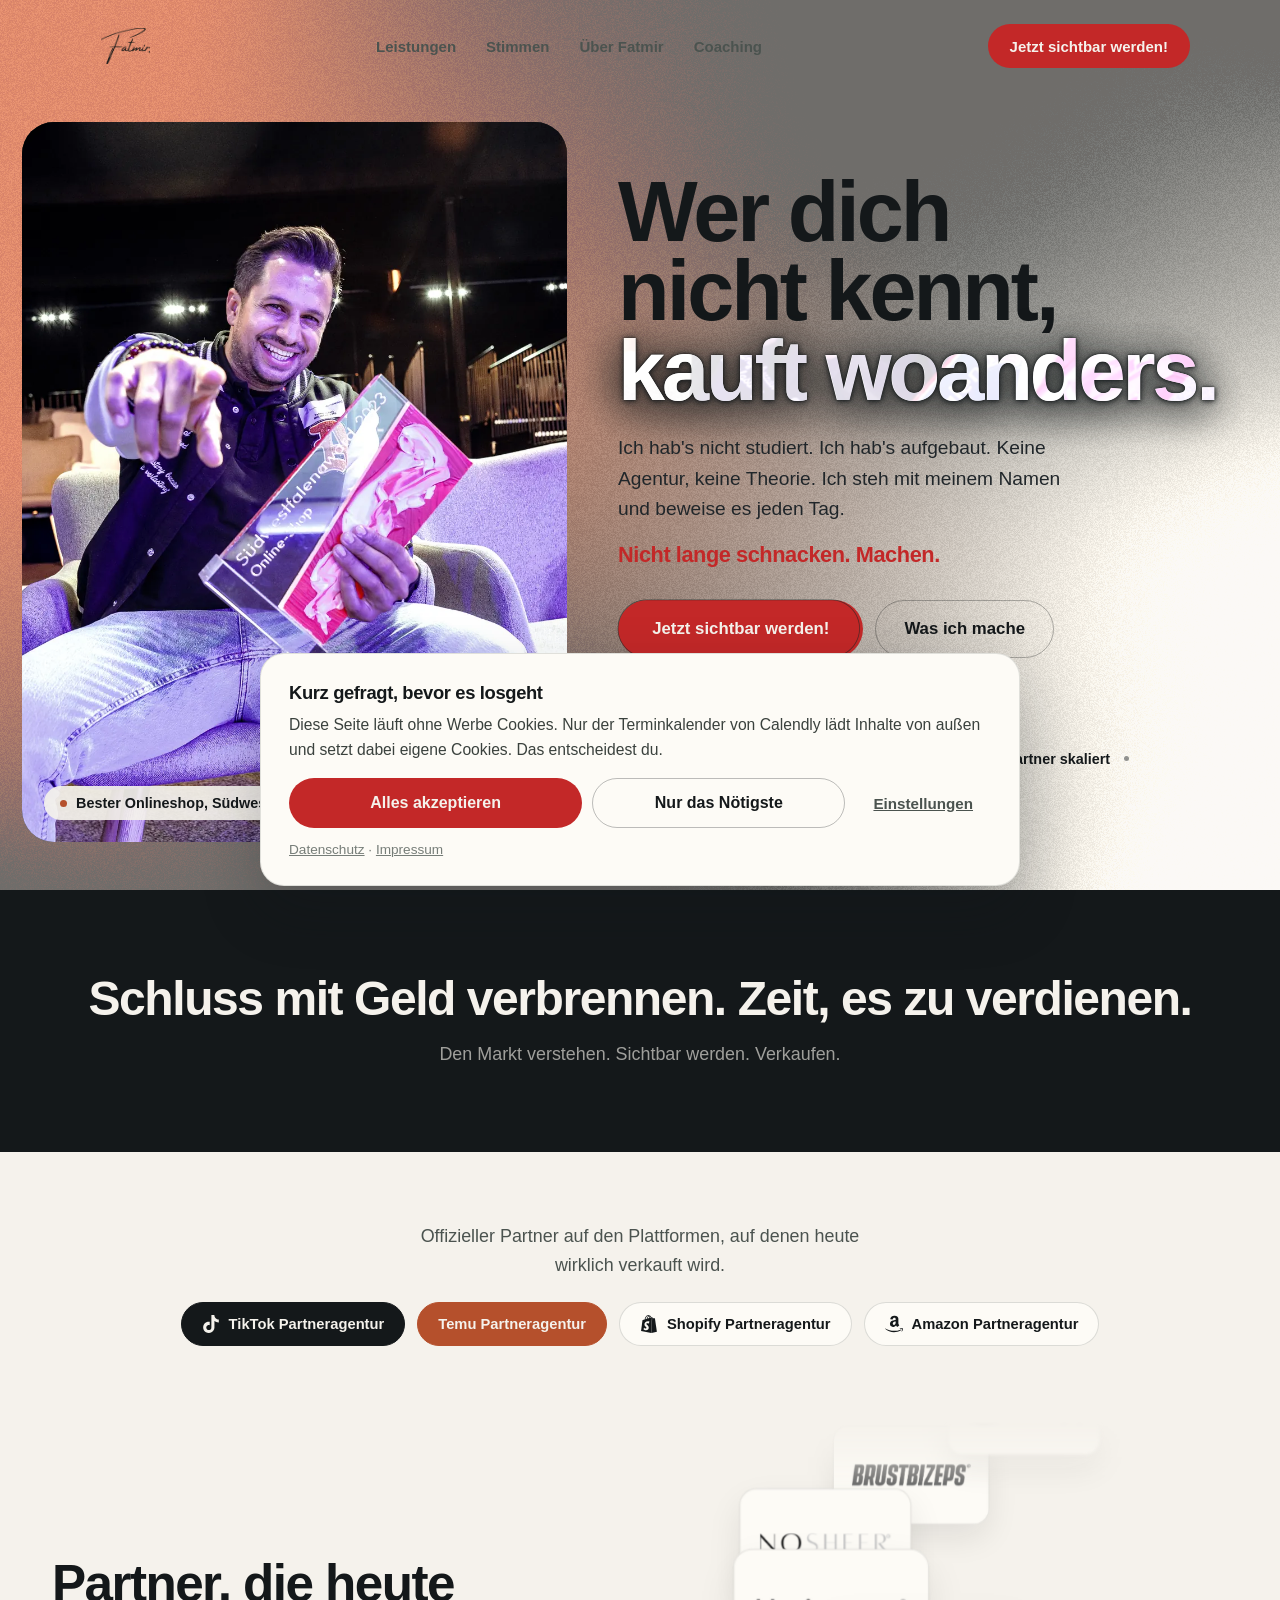
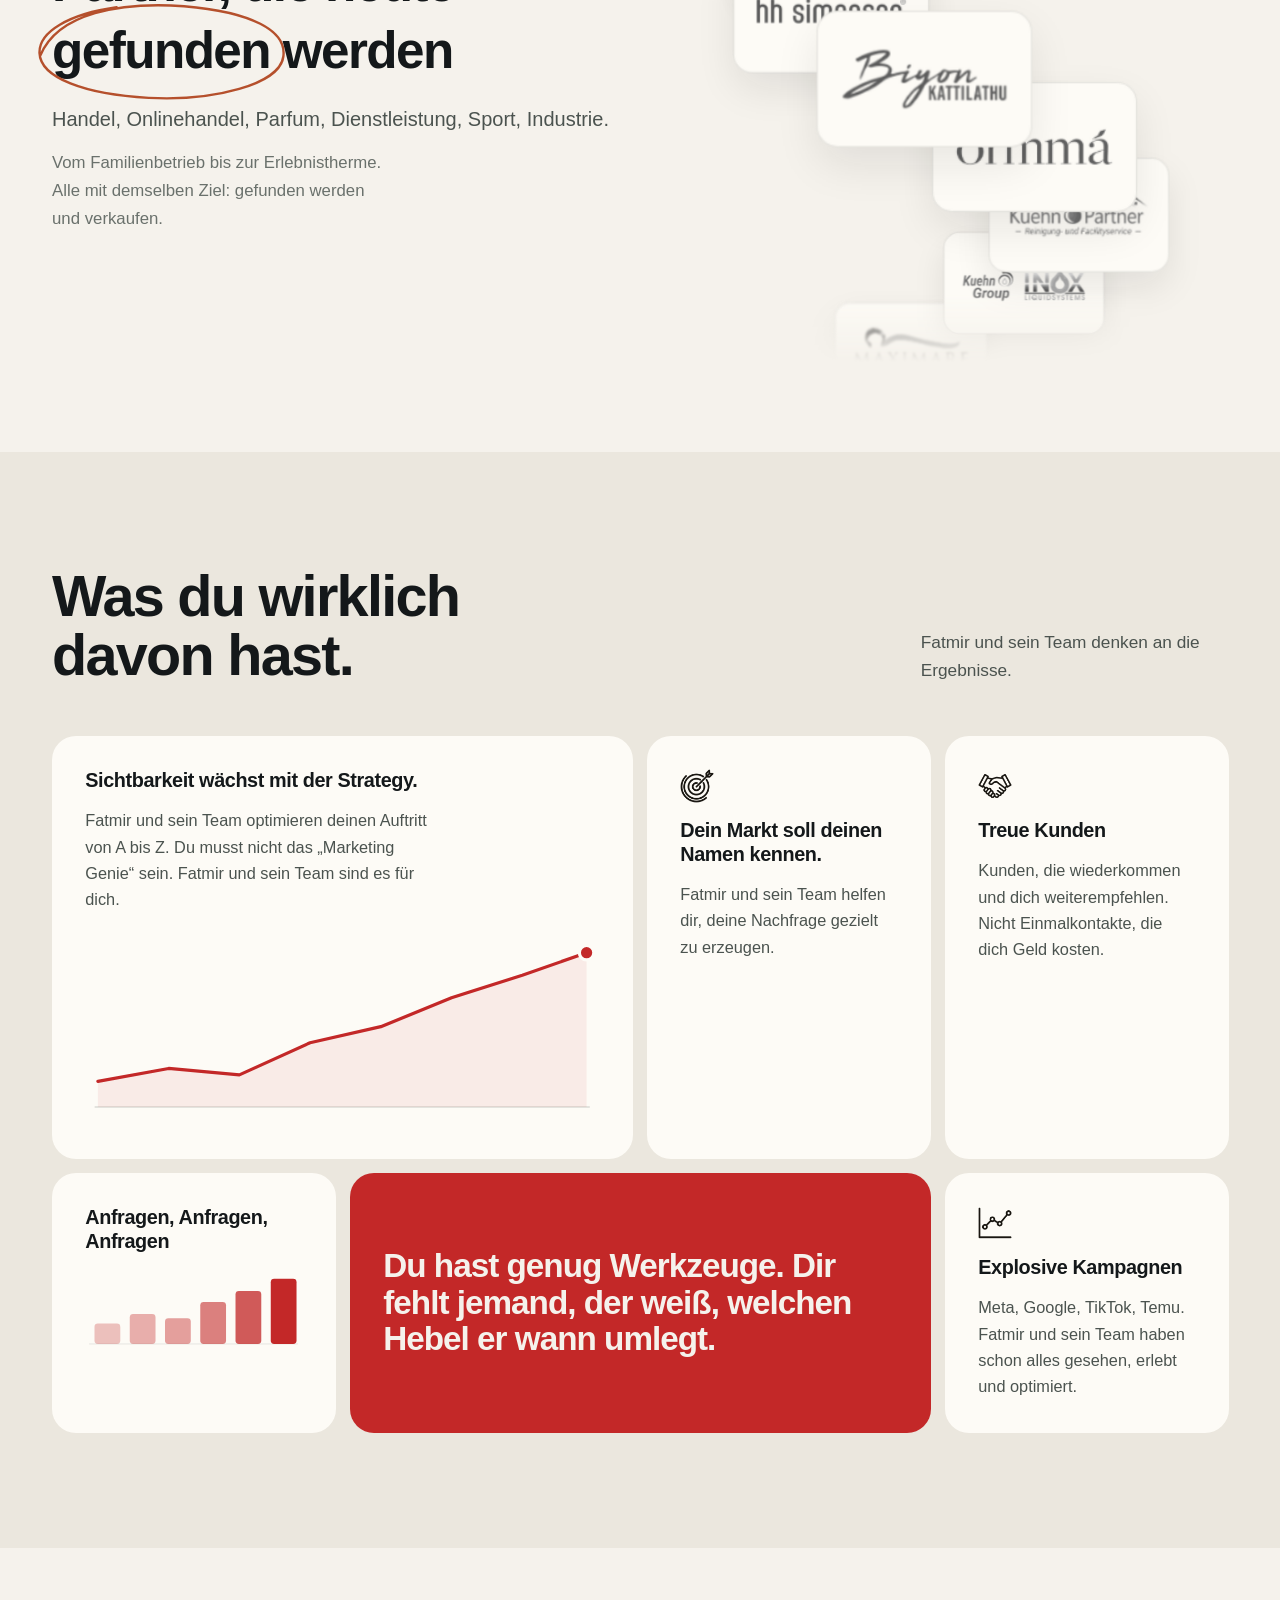
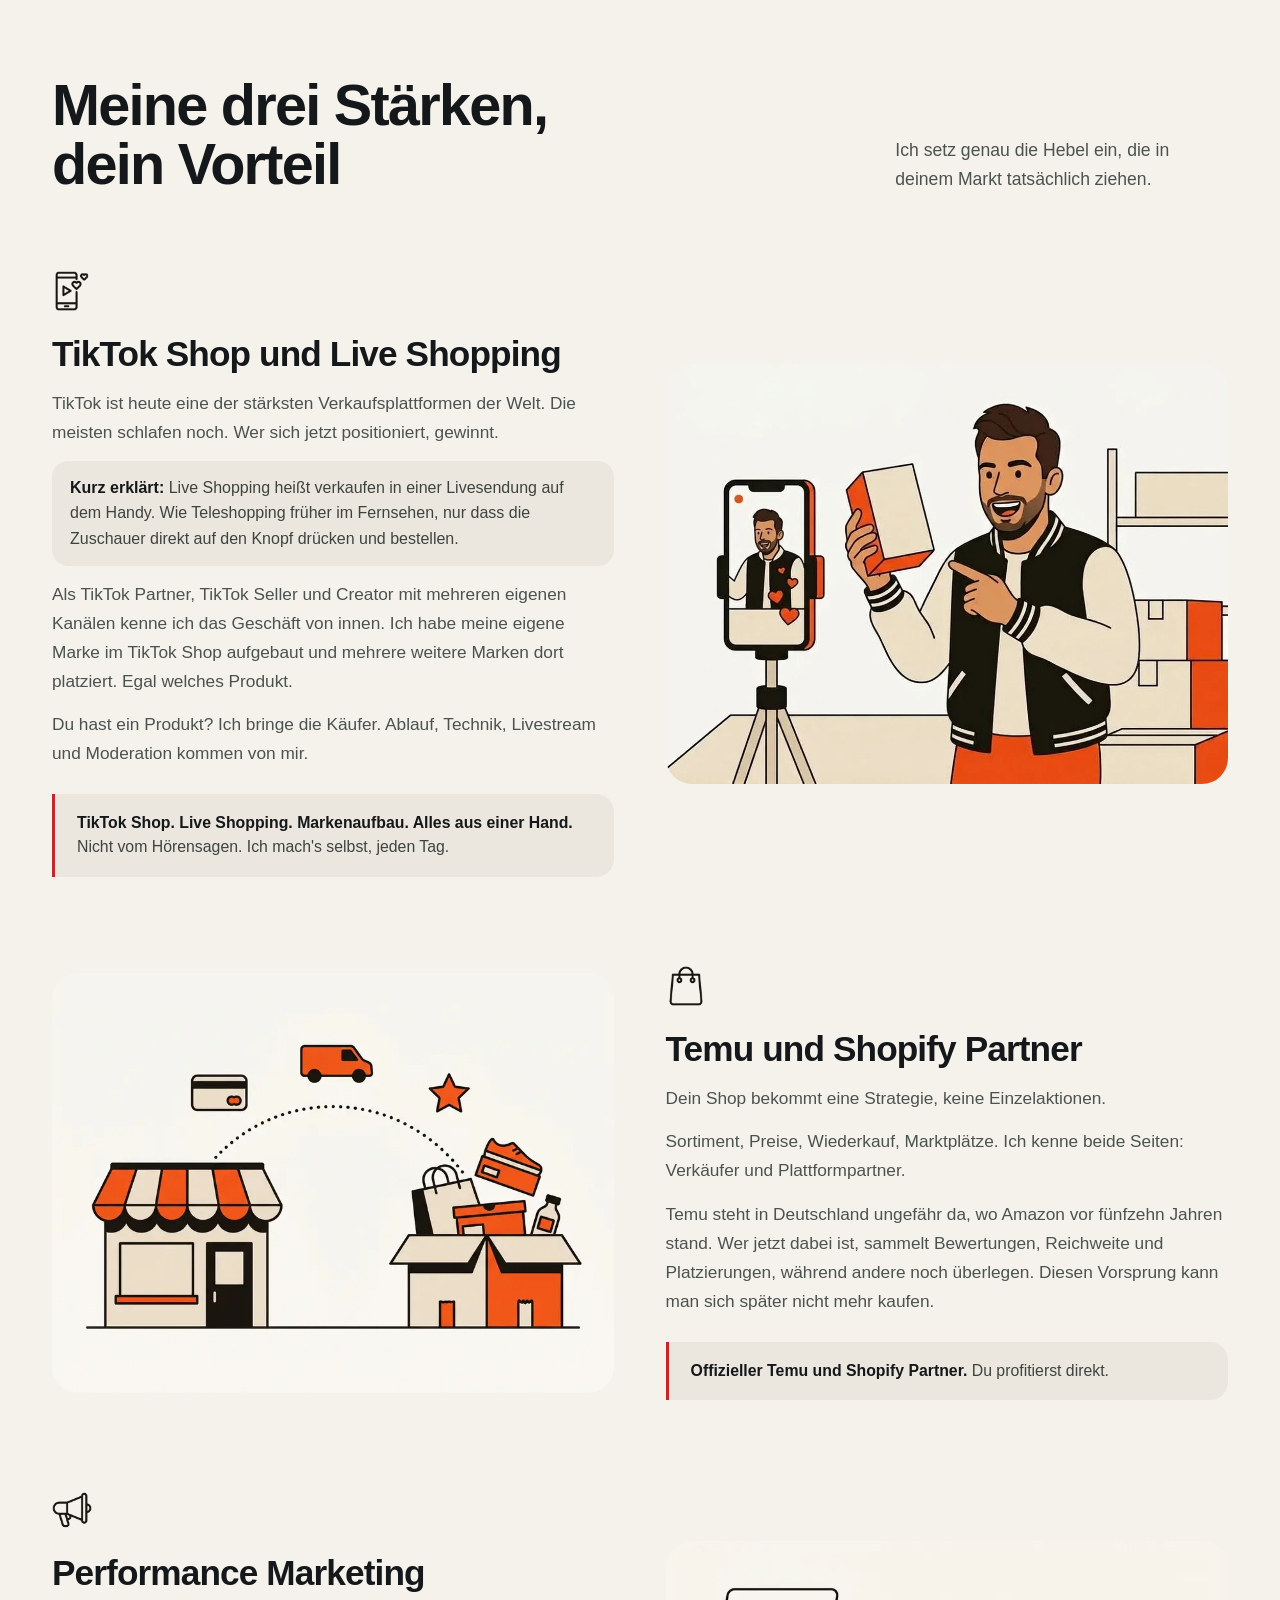
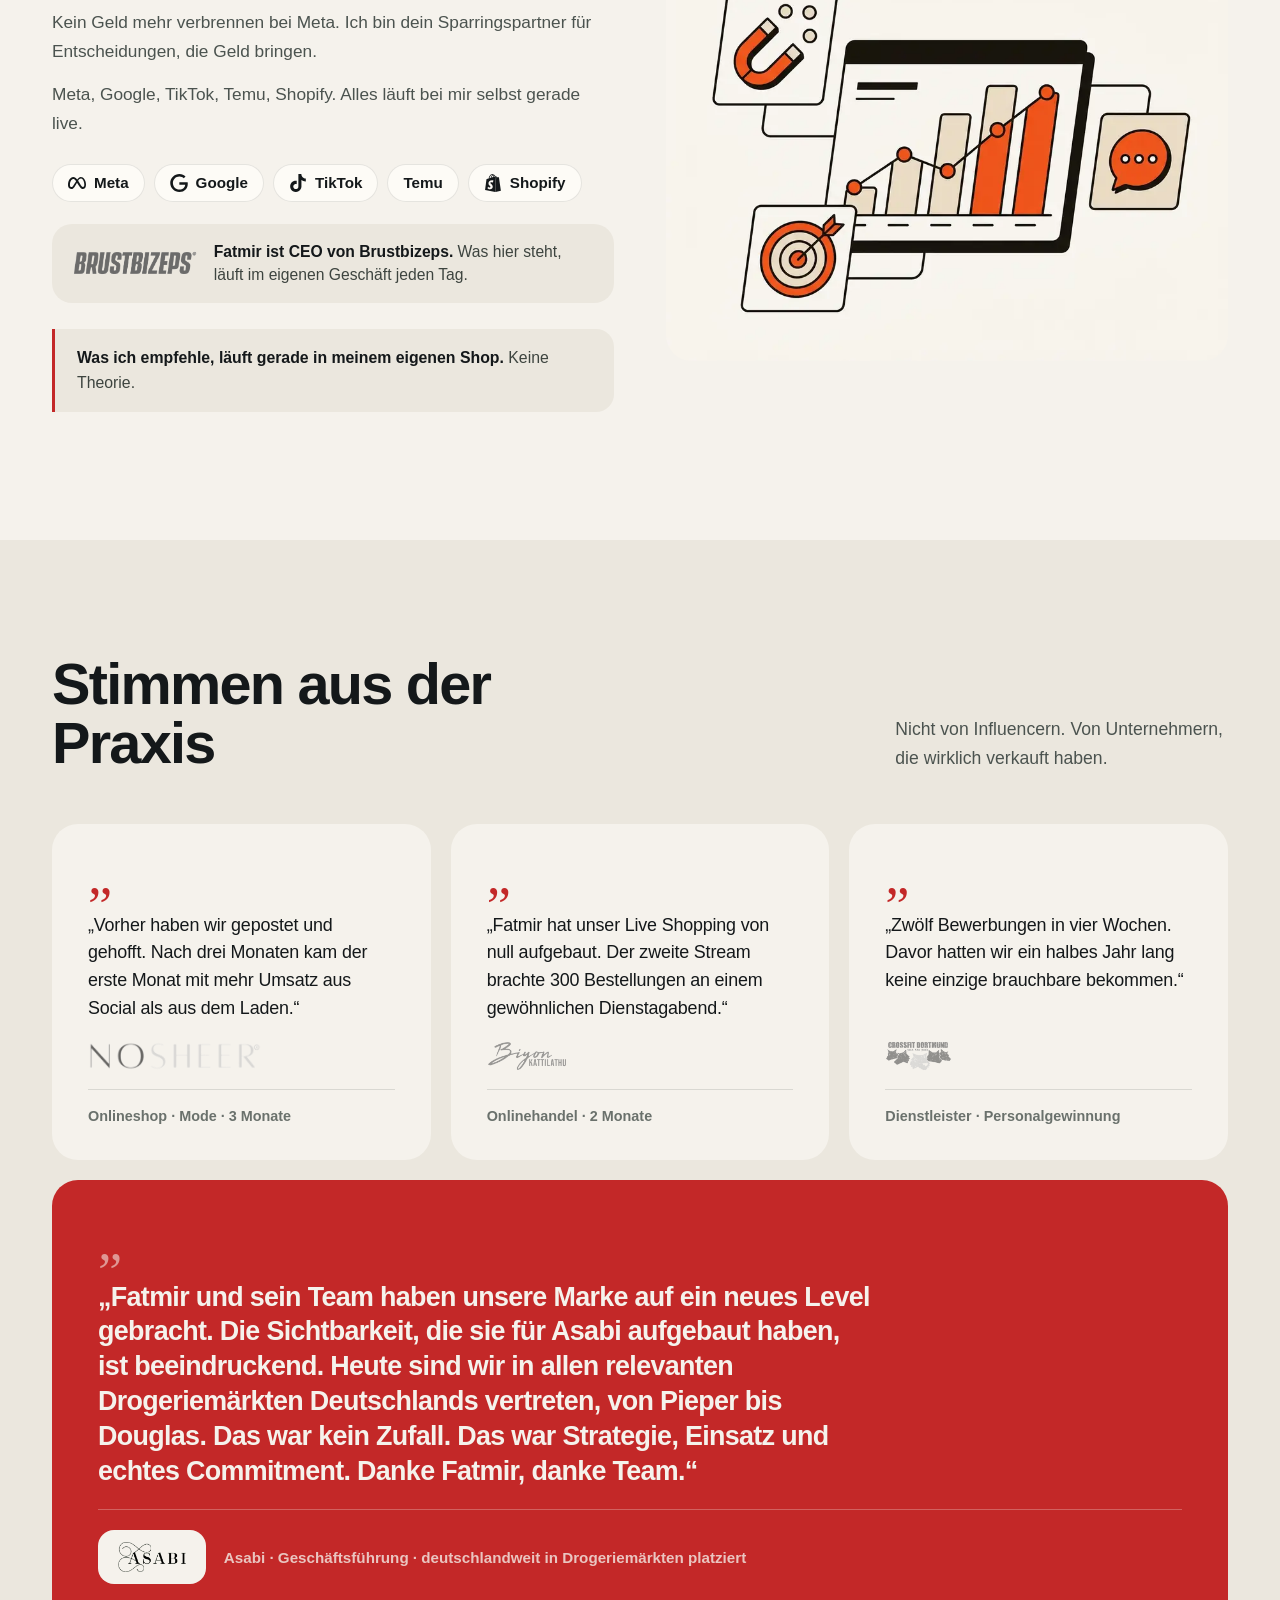
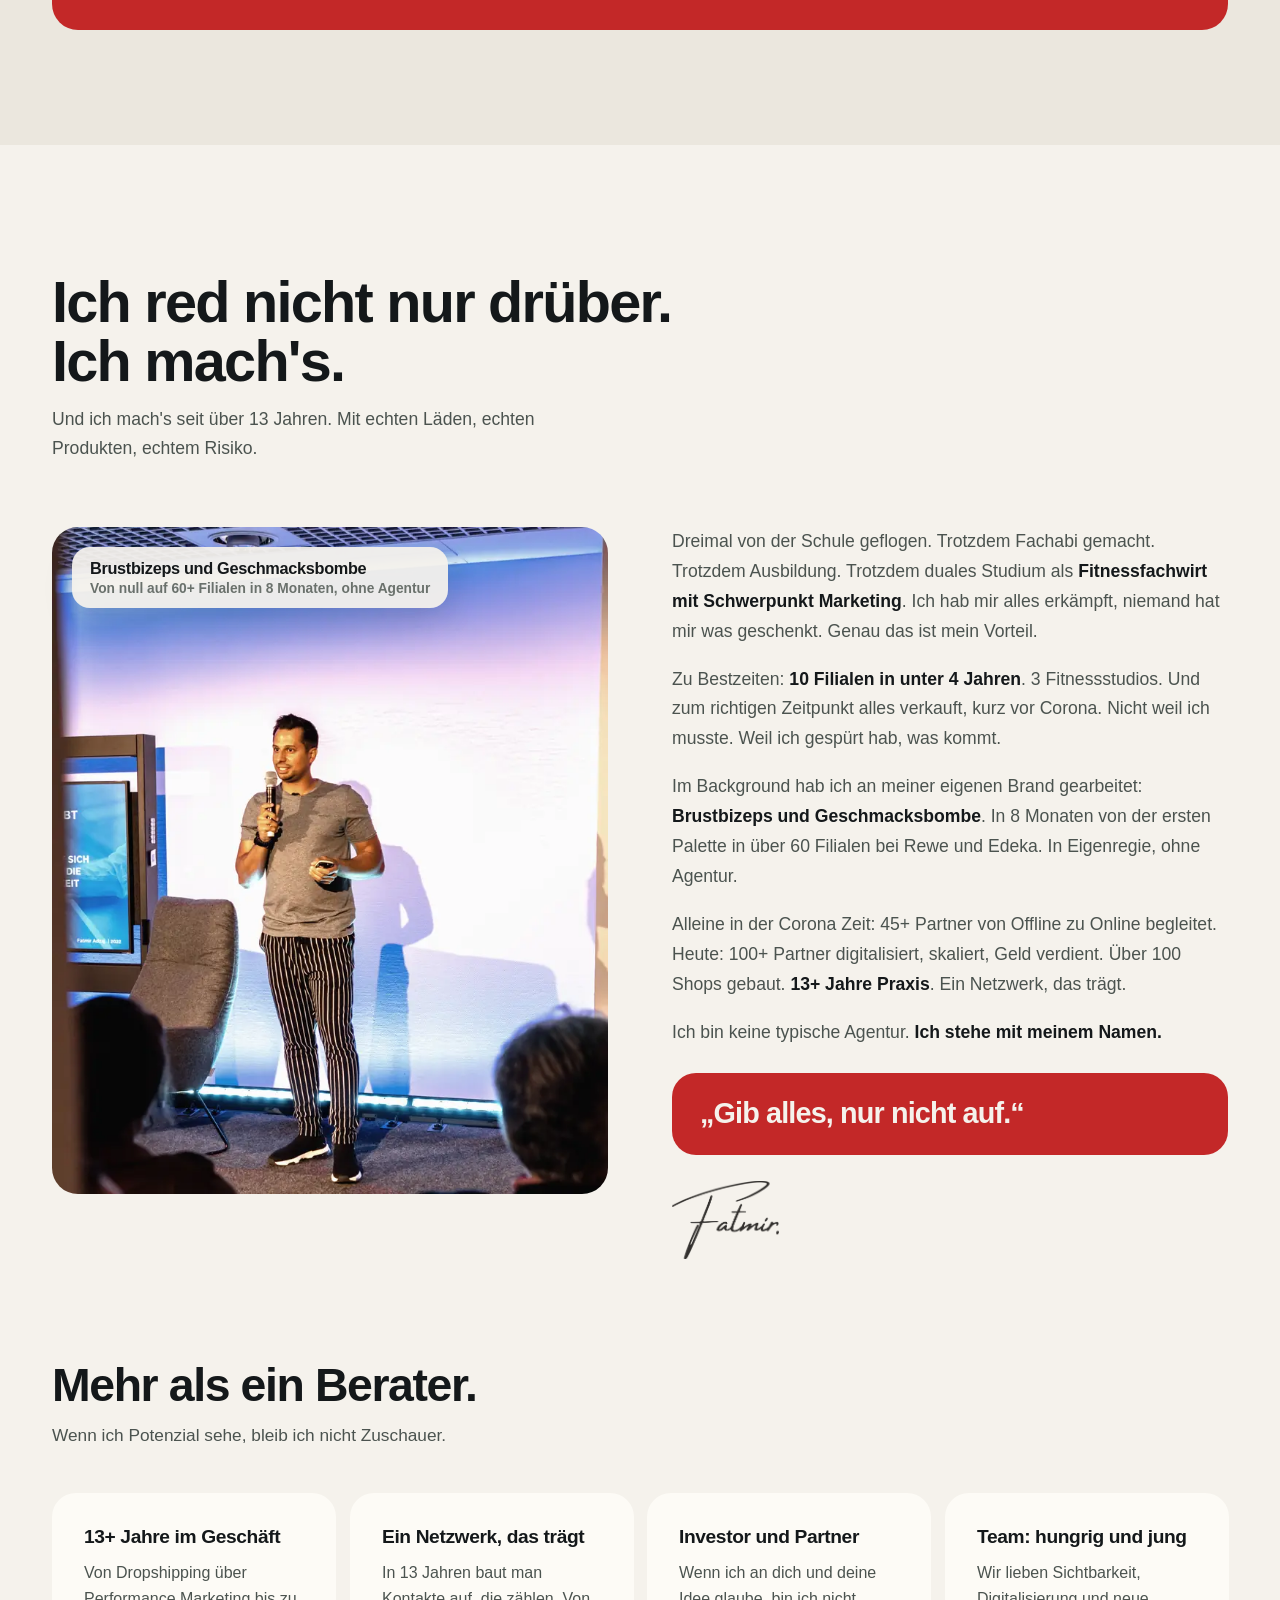
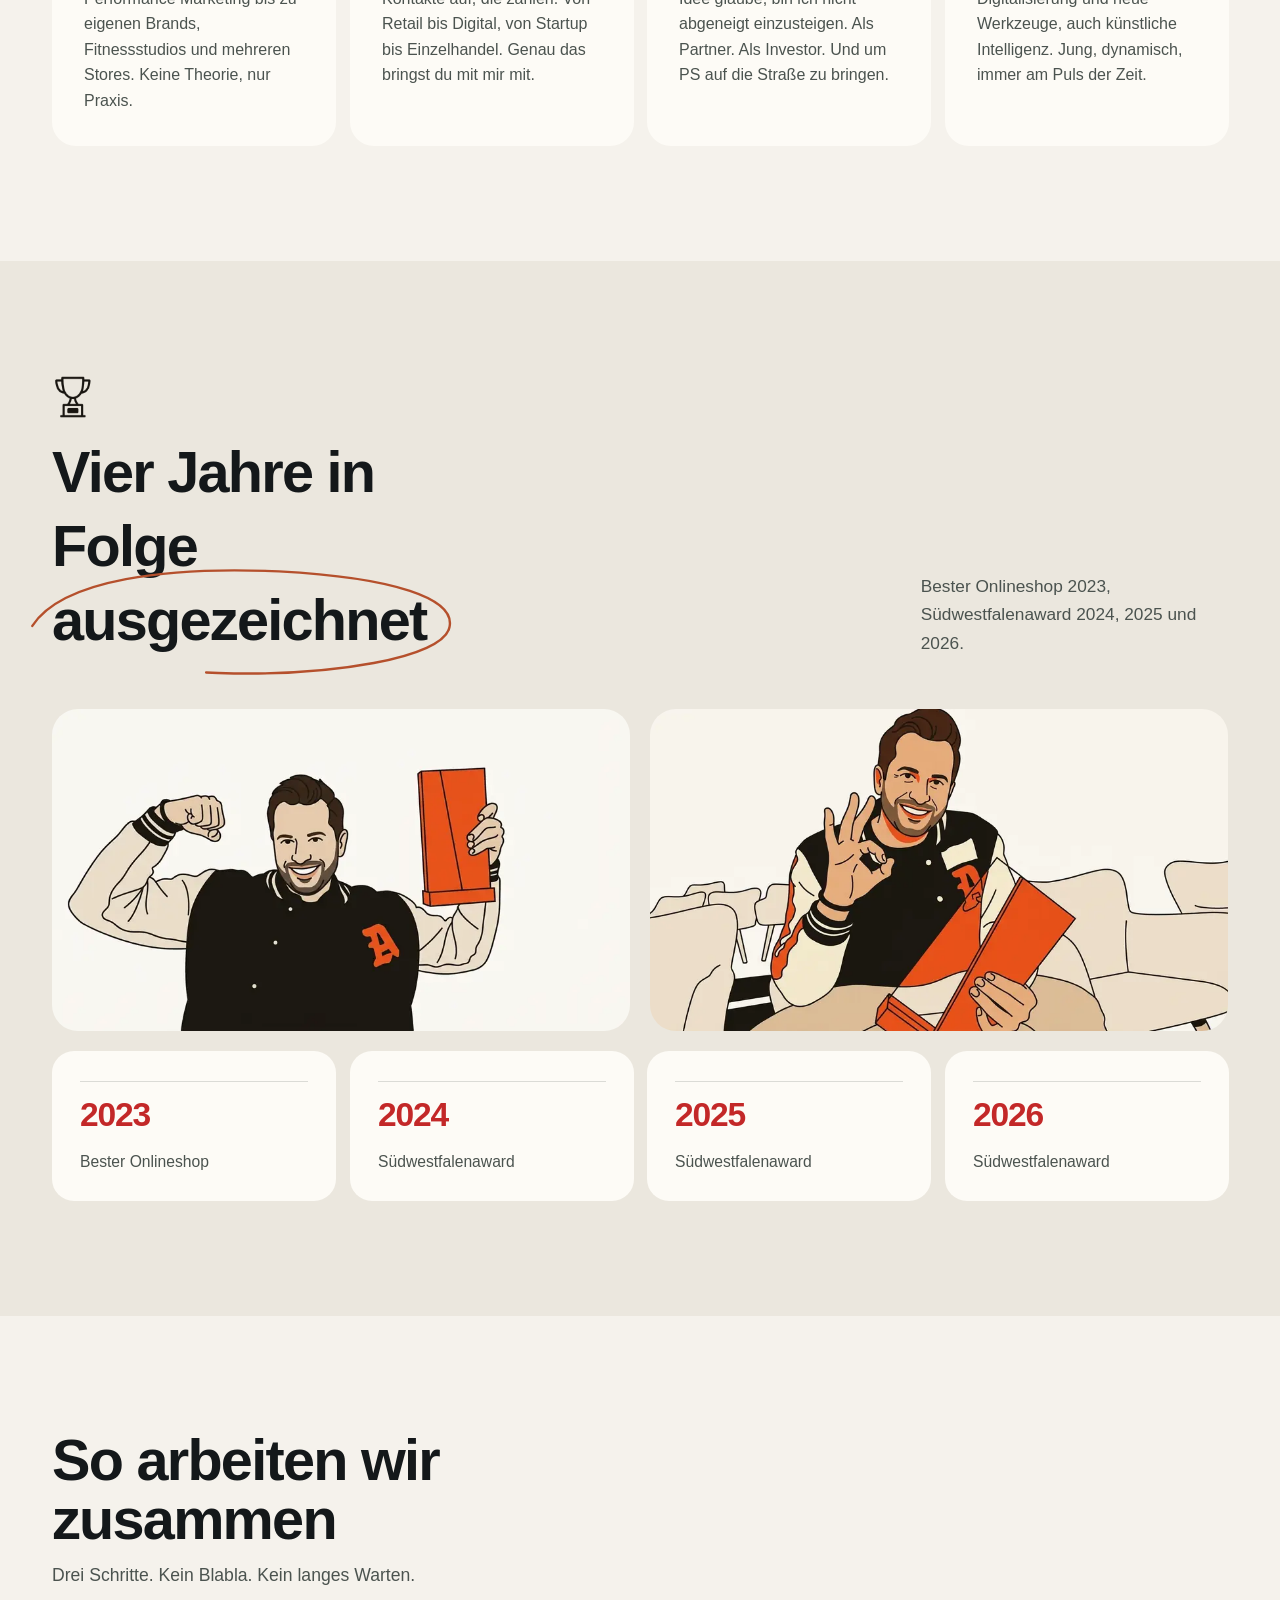
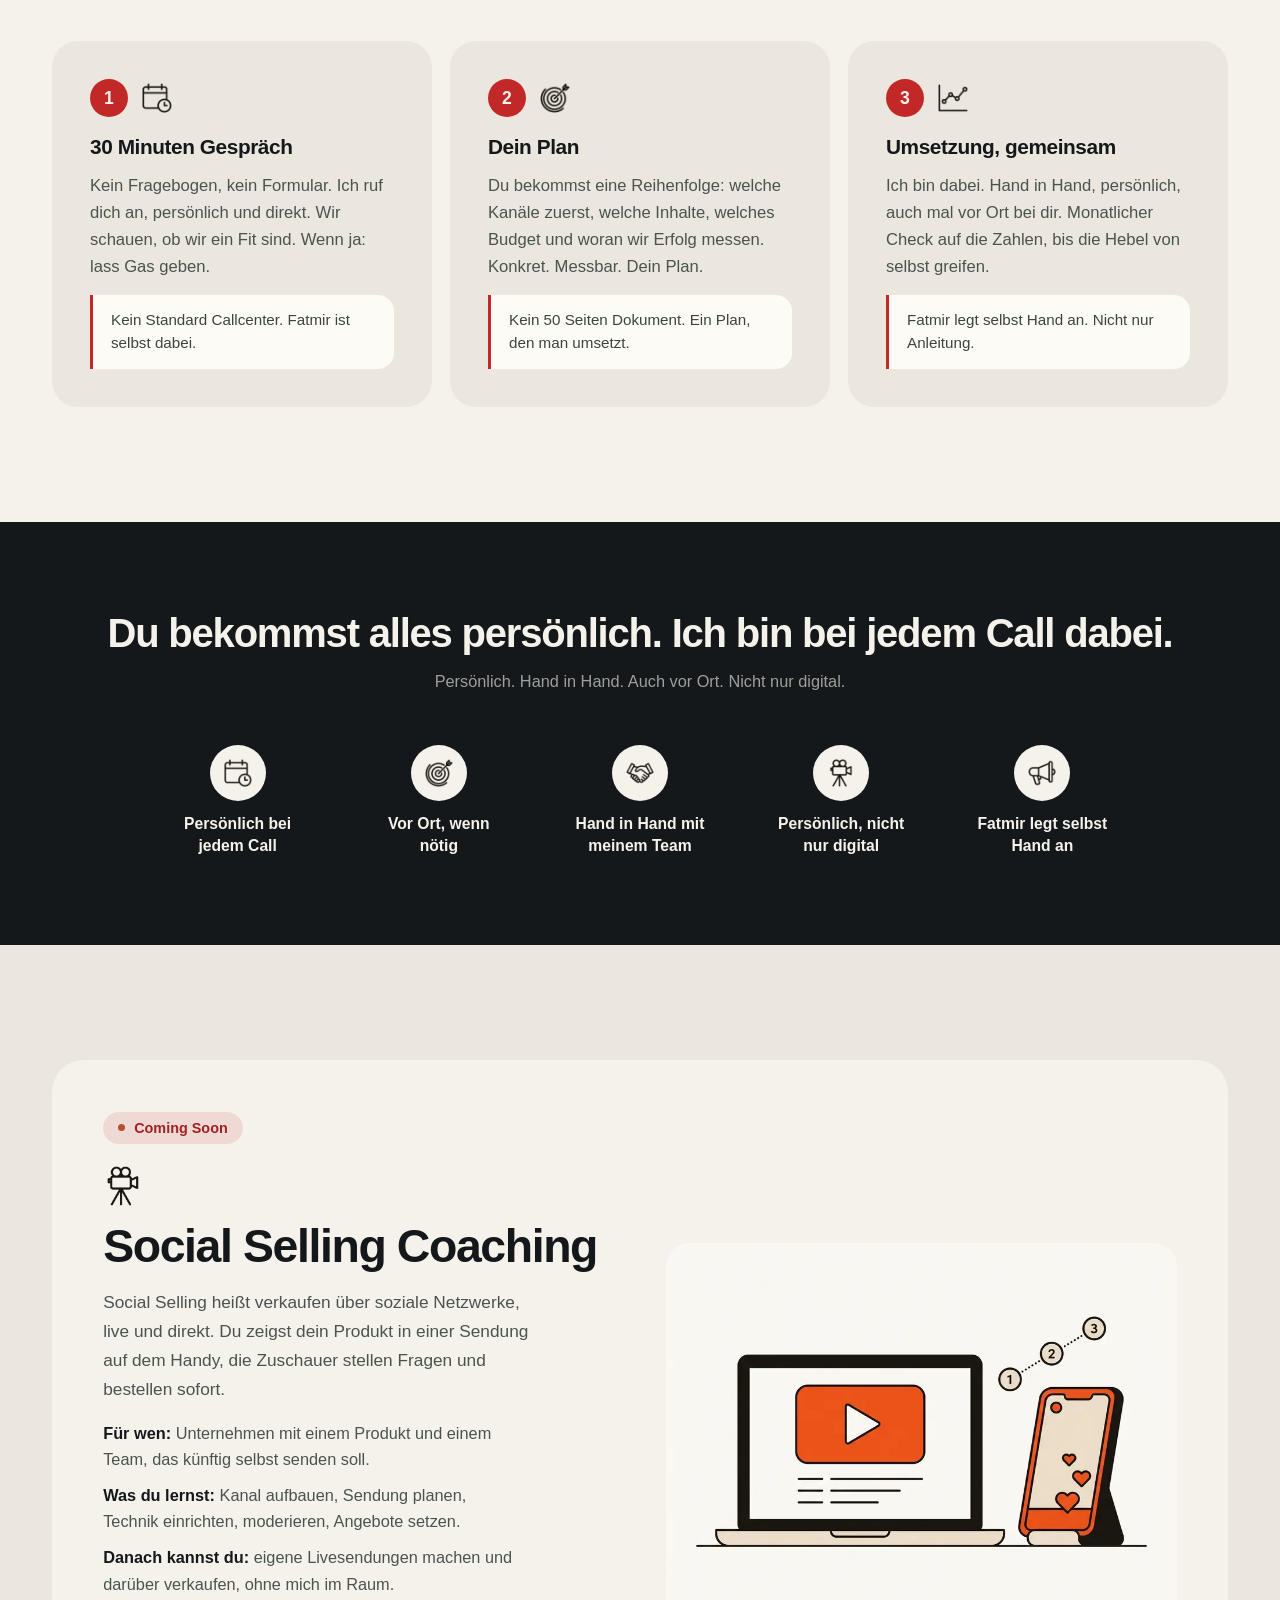
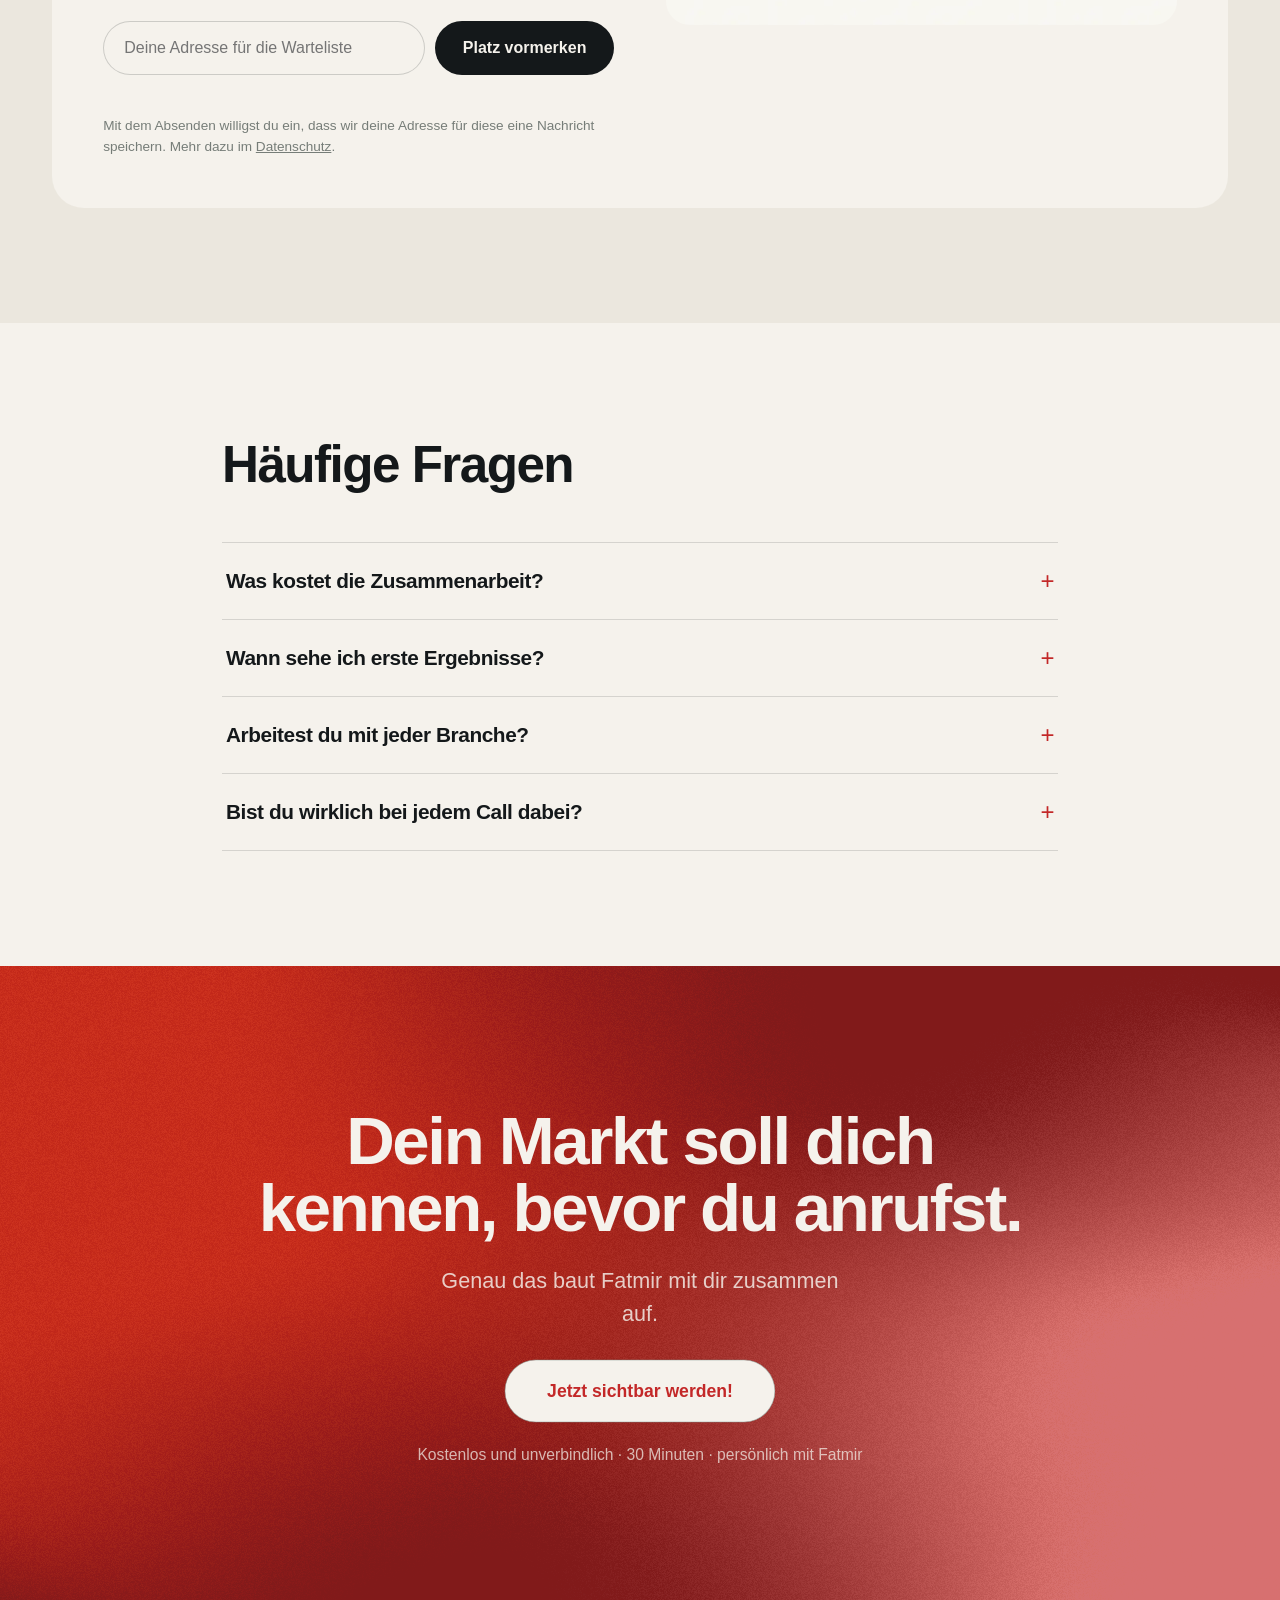
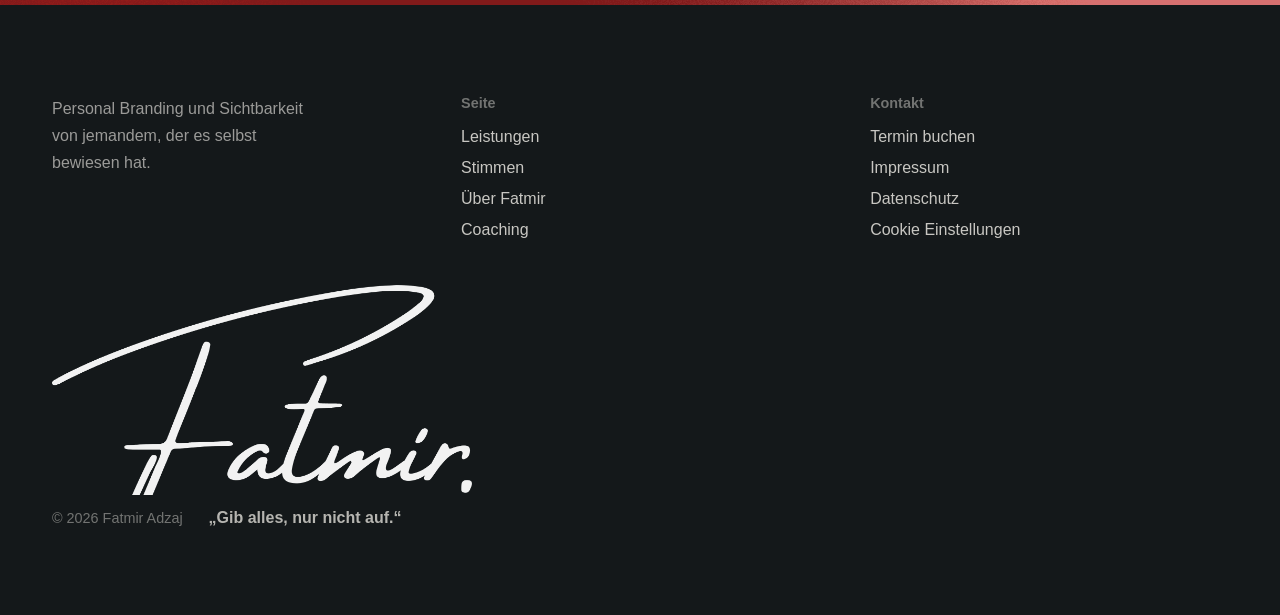
==== docs/index.html @ d92868b0 "feat: Warteliste auf die oeffentliche Bereitstellung umgestellt Neue /exec-Adresse der Web-App, Zugr" ====
<!DOCTYPE html>
<html lang="de">
<head>
<meta charset="utf-8">
<meta name="viewport" content="width=device-width, initial-scale=1">
<title>Fatmir Adzaj — Wer dich nicht kennt, kauft woanders.</title>
<meta name="description" content="Keine Agentur, keine Theorie. Fatmir macht Marken sichtbar: TikTok Shop, Live Shopping, Temu, Shopify, Performance Marketing. Nicht lange schnacken. Machen.">
<meta name="robots" content="index, follow">
<meta name="author" content="Fatmir Adzaj">
<meta name="google-site-verification" content="qk1YUyTHfSH1Y-FbTKsXqTsB9fAA26CSWS--cHBqVJo">
<link rel="canonical" href="https://fatmir.de/">
<meta property="og:type" content="website">
<meta property="og:site_name" content="Fatmir Adzaj">
<meta property="og:locale" content="de_DE">
<meta property="og:title" content="Fatmir Adzaj — Wer dich nicht kennt, kauft woanders.">
<meta property="og:description" content="Keine Agentur, keine Theorie. Fatmir macht Marken sichtbar: TikTok Shop, Live Shopping, Temu, Shopify, Performance Marketing. Nicht lange schnacken. Machen.">
<meta property="og:url" content="https://fatmir.de/">
<meta property="og:image" content="https://fatmir.de/assets/og-fatmir.jpg">
<meta property="og:image:width" content="1200">
<meta property="og:image:height" content="630">
<meta property="og:image:alt" content="Fatmir Adzaj mit dem Award für den besten Onlineshop">
<meta name="twitter:card" content="summary_large_image">
<meta name="twitter:title" content="Fatmir Adzaj — Wer dich nicht kennt, kauft woanders.">
<meta name="twitter:description" content="Keine Agentur, keine Theorie. Fatmir macht Marken sichtbar: TikTok Shop, Live Shopping, Temu, Shopify, Performance Marketing. Nicht lange schnacken. Machen.">
<meta name="twitter:image" content="https://fatmir.de/assets/og-fatmir.jpg">
<meta name="theme-color" content="#F5F2EC">
<link rel="icon" href="assets/favicon.png">
<link rel="apple-touch-icon" href="assets/favicon.png">
<link rel="preload" as="font" type="font/woff2" crossorigin href="/assets/fonts/BricolageGrotesque-700-latin.woff2">
<link rel="preload" as="font" type="font/woff2" crossorigin href="/assets/fonts/Karla-400-latin.woff2">
<style>@font-face {
  font-family: 'Bricolage Grotesque';
  font-style: normal;
  font-weight: 500;
  font-stretch: 100%;
  font-display: swap;
  src: url(/assets/fonts/BricolageGrotesque-500-latin-ext.woff2) format('woff2');
  unicode-range: U+0100-02BA, U+02BD-02C5, U+02C7-02CC, U+02CE-02D7, U+02DD-02FF, U+0304, U+0308, U+0329, U+1D00-1DBF, U+1E00-1E9F, U+1EF2-1EFF, U+2020, U+20A0-20AB, U+20AD-20C0, U+2113, U+2C60-2C7F, U+A720-A7FF;
}
@font-face {
  font-family: 'Bricolage Grotesque';
  font-style: normal;
  font-weight: 500;
  font-stretch: 100%;
  font-display: swap;
  src: url(/assets/fonts/BricolageGrotesque-500-latin.woff2) format('woff2');
  unicode-range: U+0000-00FF, U+0131, U+0152-0153, U+02BB-02BC, U+02C6, U+02DA, U+02DC, U+0304, U+0308, U+0329, U+2000-206F, U+20AC, U+2122, U+2191, U+2193, U+2212, U+2215, U+FEFF, U+FFFD;
}
@font-face {
  font-family: 'Bricolage Grotesque';
  font-style: normal;
  font-weight: 600;
  font-stretch: 100%;
  font-display: swap;
  src: url(/assets/fonts/BricolageGrotesque-500-latin-ext.woff2) format('woff2');
  unicode-range: U+0100-02BA, U+02BD-02C5, U+02C7-02CC, U+02CE-02D7, U+02DD-02FF, U+0304, U+0308, U+0329, U+1D00-1DBF, U+1E00-1E9F, U+1EF2-1EFF, U+2020, U+20A0-20AB, U+20AD-20C0, U+2113, U+2C60-2C7F, U+A720-A7FF;
}
@font-face {
  font-family: 'Bricolage Grotesque';
  font-style: normal;
  font-weight: 600;
  font-stretch: 100%;
  font-display: swap;
  src: url(/assets/fonts/BricolageGrotesque-500-latin.woff2) format('woff2');
  unicode-range: U+0000-00FF, U+0131, U+0152-0153, U+02BB-02BC, U+02C6, U+02DA, U+02DC, U+0304, U+0308, U+0329, U+2000-206F, U+20AC, U+2122, U+2191, U+2193, U+2212, U+2215, U+FEFF, U+FFFD;
}
@font-face {
  font-family: 'Bricolage Grotesque';
  font-style: normal;
  font-weight: 700;
  font-stretch: 100%;
  font-display: swap;
  src: url(/assets/fonts/BricolageGrotesque-500-latin-ext.woff2) format('woff2');
  unicode-range: U+0100-02BA, U+02BD-02C5, U+02C7-02CC, U+02CE-02D7, U+02DD-02FF, U+0304, U+0308, U+0329, U+1D00-1DBF, U+1E00-1E9F, U+1EF2-1EFF, U+2020, U+20A0-20AB, U+20AD-20C0, U+2113, U+2C60-2C7F, U+A720-A7FF;
}
@font-face {
  font-family: 'Bricolage Grotesque';
  font-style: normal;
  font-weight: 700;
  font-stretch: 100%;
  font-display: swap;
  src: url(/assets/fonts/BricolageGrotesque-500-latin.woff2) format('woff2');
  unicode-range: U+0000-00FF, U+0131, U+0152-0153, U+02BB-02BC, U+02C6, U+02DA, U+02DC, U+0304, U+0308, U+0329, U+2000-206F, U+20AC, U+2122, U+2191, U+2193, U+2212, U+2215, U+FEFF, U+FFFD;
}
@font-face {
  font-family: 'Bricolage Grotesque';
  font-style: normal;
  font-weight: 800;
  font-stretch: 100%;
  font-display: swap;
  src: url(/assets/fonts/BricolageGrotesque-500-latin-ext.woff2) format('woff2');
  unicode-range: U+0100-02BA, U+02BD-02C5, U+02C7-02CC, U+02CE-02D7, U+02DD-02FF, U+0304, U+0308, U+0329, U+1D00-1DBF, U+1E00-1E9F, U+1EF2-1EFF, U+2020, U+20A0-20AB, U+20AD-20C0, U+2113, U+2C60-2C7F, U+A720-A7FF;
}
@font-face {
  font-family: 'Bricolage Grotesque';
  font-style: normal;
  font-weight: 800;
  font-stretch: 100%;
  font-display: swap;
  src: url(/assets/fonts/BricolageGrotesque-500-latin.woff2) format('woff2');
  unicode-range: U+0000-00FF, U+0131, U+0152-0153, U+02BB-02BC, U+02C6, U+02DA, U+02DC, U+0304, U+0308, U+0329, U+2000-206F, U+20AC, U+2122, U+2191, U+2193, U+2212, U+2215, U+FEFF, U+FFFD;
}
@font-face {
  font-family: 'Karla';
  font-style: normal;
  font-weight: 400;
  font-display: swap;
  src: url(/assets/fonts/Karla-400-latin-ext.woff2) format('woff2');
  unicode-range: U+0100-02BA, U+02BD-02C5, U+02C7-02CC, U+02CE-02D7, U+02DD-02FF, U+0304, U+0308, U+0329, U+1D00-1DBF, U+1E00-1E9F, U+1EF2-1EFF, U+2020, U+20A0-20AB, U+20AD-20C0, U+2113, U+2C60-2C7F, U+A720-A7FF;
}
@font-face {
  font-family: 'Karla';
  font-style: normal;
  font-weight: 400;
  font-display: swap;
  src: url(/assets/fonts/Karla-400-latin.woff2) format('woff2');
  unicode-range: U+0000-00FF, U+0131, U+0152-0153, U+02BB-02BC, U+02C6, U+02DA, U+02DC, U+0304, U+0308, U+0329, U+2000-206F, U+20AC, U+2122, U+2191, U+2193, U+2212, U+2215, U+FEFF, U+FFFD;
}
@font-face {
  font-family: 'Karla';
  font-style: normal;
  font-weight: 500;
  font-display: swap;
  src: url(/assets/fonts/Karla-400-latin-ext.woff2) format('woff2');
  unicode-range: U+0100-02BA, U+02BD-02C5, U+02C7-02CC, U+02CE-02D7, U+02DD-02FF, U+0304, U+0308, U+0329, U+1D00-1DBF, U+1E00-1E9F, U+1EF2-1EFF, U+2020, U+20A0-20AB, U+20AD-20C0, U+2113, U+2C60-2C7F, U+A720-A7FF;
}
@font-face {
  font-family: 'Karla';
  font-style: normal;
  font-weight: 500;
  font-display: swap;
  src: url(/assets/fonts/Karla-400-latin.woff2) format('woff2');
  unicode-range: U+0000-00FF, U+0131, U+0152-0153, U+02BB-02BC, U+02C6, U+02DA, U+02DC, U+0304, U+0308, U+0329, U+2000-206F, U+20AC, U+2122, U+2191, U+2193, U+2212, U+2215, U+FEFF, U+FFFD;
}
@font-face {
  font-family: 'Karla';
  font-style: normal;
  font-weight: 600;
  font-display: swap;
  src: url(/assets/fonts/Karla-400-latin-ext.woff2) format('woff2');
  unicode-range: U+0100-02BA, U+02BD-02C5, U+02C7-02CC, U+02CE-02D7, U+02DD-02FF, U+0304, U+0308, U+0329, U+1D00-1DBF, U+1E00-1E9F, U+1EF2-1EFF, U+2020, U+20A0-20AB, U+20AD-20C0, U+2113, U+2C60-2C7F, U+A720-A7FF;
}
@font-face {
  font-family: 'Karla';
  font-style: normal;
  font-weight: 600;
  font-display: swap;
  src: url(/assets/fonts/Karla-400-latin.woff2) format('woff2');
  unicode-range: U+0000-00FF, U+0131, U+0152-0153, U+02BB-02BC, U+02C6, U+02DA, U+02DC, U+0304, U+0308, U+0329, U+2000-206F, U+20AC, U+2122, U+2191, U+2193, U+2212, U+2215, U+FEFF, U+FFFD;
}
@font-face {
  font-family: 'Karla';
  font-style: normal;
  font-weight: 700;
  font-display: swap;
  src: url(/assets/fonts/Karla-400-latin-ext.woff2) format('woff2');
  unicode-range: U+0100-02BA, U+02BD-02C5, U+02C7-02CC, U+02CE-02D7, U+02DD-02FF, U+0304, U+0308, U+0329, U+1D00-1DBF, U+1E00-1E9F, U+1EF2-1EFF, U+2020, U+20A0-20AB, U+20AD-20C0, U+2113, U+2C60-2C7F, U+A720-A7FF;
}
@font-face {
  font-family: 'Karla';
  font-style: normal;
  font-weight: 700;
  font-display: swap;
  src: url(/assets/fonts/Karla-400-latin.woff2) format('woff2');
  unicode-range: U+0000-00FF, U+0131, U+0152-0153, U+02BB-02BC, U+02C6, U+02DA, U+02DC, U+0304, U+0308, U+0329, U+2000-206F, U+20AC, U+2122, U+2191, U+2193, U+2212, U+2215, U+FEFF, U+FFFD;
}

  html { scroll-behavior: smooth; }
  body { margin:0; background:#F5F2EC; color:#14181A; font-family:"Karla", Helvetica, Arial, sans-serif; -webkit-font-smoothing:antialiased; overflow-x:hidden; }
  * { box-sizing:border-box; }
  h1, h2, h3 { font-family:"Bricolage Grotesque", "Karla", Helvetica, sans-serif; font-weight:700; }
  a { color:#A02121; text-decoration:none; }
  a:hover { color:#14181A; }
  ::selection { background:rgba(195,40,40,.18); }
  :focus-visible { outline:2px solid #C32828; outline-offset:3px; }
  @keyframes rise { from { opacity:0; transform:translateY(26px); } to { opacity:1; transform:none; } }
  @keyframes riseLeft { from { opacity:0; transform:translate3d(-46px,14px,0); } to { opacity:1; transform:none; } }
  @keyframes riseRight { from { opacity:0; transform:translate3d(46px,14px,0); } to { opacity:1; transform:none; } }
  @keyframes riseSoft { from { opacity:0; transform:translate3d(0,34px,0) scale(.985); } to { opacity:1; transform:none; } }
  @keyframes marquee { from { transform:translateX(0); } to { transform:translateX(-50%); } }
  @keyframes pulseDot { 0%,100% { opacity:1; } 50% { opacity:.3; } }
  @keyframes checkPop { 0% { transform:scale(.4); opacity:0; } 60% { transform:scale(1.08); opacity:1; } 100% { transform:scale(1); opacity:1; } }
  @keyframes checkDraw { to { stroke-dashoffset:0; } }
  @keyframes checkRing { from { opacity:.55; transform:scale(.7); } to { opacity:0; transform:scale(1.9); } }
  [data-spotlight] { position:relative; --mouse-x:50%; --mouse-y:50%; }
  [data-spotlight]::before { content:''; position:absolute; inset:0; border-radius:inherit; pointer-events:none; opacity:0; transition:opacity .5s ease; background:radial-gradient(circle at var(--mouse-x) var(--mouse-y), rgba(195,40,40,.10), transparent 72%); }
  [data-spotlight]:hover::before, [data-spotlight]:focus-within::before { opacity:1; }
  [data-sketch] path { stroke-dasharray:var(--len,800); stroke-dashoffset:var(--len,800); }
  [data-sketch].is-drawn path { animation:sketch 1.1s cubic-bezier(.22,.9,.3,1) forwards; }
  @keyframes sketch { to { stroke-dashoffset:0; } }
  @media print { body { background:#fff; } }
  @media (prefers-reduced-motion: reduce) {
    html { scroll-behavior:auto; }
    *, *::before, *::after { animation-duration:.01ms !important; animation-delay:0s !important; animation-iteration-count:1 !important; transition-duration:.01ms !important; }
  }
</style>
<script type="application/ld+json">{"@context":"https://schema.org","@type":"ProfessionalService","@id":"https://fatmir.de/#fatmir","name":"Fatmir Adzaj","description":"Consulting und Personal Branding für Unternehmer. TikTok Shop, Live Shopping, Temu, Shopify und Performance Marketing aus einer Hand.","url":"https://fatmir.de/","image":"https://fatmir.de/assets/og-fatmir.jpg","logo":"https://fatmir.de/assets/logo-ink.png","email":"team@fatmir.de","telephone":"+49 2331 3442428","priceRange":"ab 1.500 EUR","address":{"@type":"PostalAddress","streetAddress":"Tronjestraße 14","postalCode":"44319","addressLocality":"Dortmund","addressCountry":"DE"},"areaServed":[{"@type":"Country","name":"Deutschland"},{"@type":"Country","name":"Österreich"},{"@type":"Country","name":"Schweiz"}],"founder":{"@type":"Person","name":"Fatmir Adzaj","jobTitle":"Berater und Unternehmer"},"award":["Bester Onlineshop 2023","Südwestfalenaward 2024","Südwestfalenaward 2025","Südwestfalenaward 2026"],"knowsAbout":["TikTok Shop","Live Shopping","Temu","Shopify","Amazon","Performance Marketing","Personal Branding","Onlinehandel"],"sameAs":[]}</script>
</head>
<body>



<div style="position:relative; max-width:100%; overflow:hidden; background:#F5F2EC;">

  <nav data-nav style="position:fixed; top:14px; left:50%; transform:translateX(-50%); z-index:50; width:calc(100% - 24px); max-width:1120px; display:flex; align-items:center; justify-content:space-between; gap:16px; padding:9px 9px 9px 20px; border-radius:999px; border:1px solid transparent; background:transparent; transition:background .45s ease, border-color .45s ease, box-shadow .45s ease, backdrop-filter .45s ease;">
    <a href="#top" style="display:flex; align-items:center; min-height:44px;">
      <img src="assets/logo-ink.png" alt="Fatmir Adzaj" style="height:36px; width:auto; display:block;">
    </a>
    <div data-nav-links style="display:none; gap:30px; align-items:center; font-size:15px; font-weight:600; color:#4B534F; transition:color .45s ease;">
      <a href="#hebel" style="color:inherit;">Leistungen</a>
      <a href="#stimmen" style="color:inherit;">Stimmen</a>
      <a href="#fatmir" style="color:inherit;">Über Fatmir</a>
      <a href="#coaching" style="color:inherit;">Coaching</a>
    </div>
    <a href="kontakt/" data-magnet style="display:inline-flex; align-items:center; min-height:44px; padding:12px 22px; border-radius:999px; background:#C32828; color:#F5F2EC; font-size:15px; font-weight:600; white-space:nowrap; transition:transform .3s cubic-bezier(.25,.46,.45,.94), background .3s ease;">Jetzt sichtbar werden!</a>
  </nav>

  <section id="top" data-hero style="position:relative; background:#F5F2EC; overflow:hidden;">
    <div data-hero-bg style="position:absolute; inset:0; overflow:hidden; pointer-events:none;"></div>
    <div data-hero-blob style="position:absolute; right:-14%; top:-8%; width:min(62vw,760px); height:min(62vw,760px); border-radius:50%; background:rgba(195,40,40,.10);"></div>
    <div data-hero-grid style="position:relative; z-index:2; max-width:1320px; margin:0 auto; padding:122px 22px 48px; display:grid; grid-template-columns:1fr; gap:clamp(28px,4vw,66px); align-items:center;">
      <div data-hero-photo data-reveal style="display:none; position:relative; border-radius:32px; overflow:hidden; background:#1C2422;">
        <img src="assets/fatmir-hero-photo.webp" alt="Fatmir Adzaj mit dem Südwestfalenaward" style="display:block; width:100%; height:100%; object-fit:cover; object-position:50% 32%;">
        <div style="position:absolute; left:22px; bottom:22px; display:inline-flex; align-items:center; gap:9px; padding:9px 16px; border-radius:999px; background:rgba(245,242,236,.92); font-size:.9rem; font-weight:600; color:#14181A;">
          <span style="width:7px; height:7px; border-radius:50%; background:#B5502C;"></span> Bester Onlineshop, Südwestfalenaward
        </div>
      </div>
      <div data-hero-text>
        <h1 data-reveal style="margin:0 0 22px; font-size:clamp(2.9rem, 6.6vw, 5.4rem); line-height:.94; letter-spacing:-.035em; text-wrap:balance;">
          Wer dich nicht kennt,<br>
<span data-masked style="position:relative; display:block; color:#FFFFFF; filter:drop-shadow(0 6px 22px rgba(20,24,26,.62)) drop-shadow(0 1px 3px rgba(20,24,26,.72)) drop-shadow(0 0 1px rgba(20,24,26,.9));"><span data-masked-measure><span data-mw style="display:inline-block; white-space:pre;">kauft<i data-mb style="display:inline-block; width:0; height:0;"></i></span> <span data-mw style="display:inline-block; white-space:pre;">woanders.<i data-mb style="display:inline-block; width:0; height:0;"></i></span></span><svg data-masked-defs aria-hidden="true" focusable="false" style="position:absolute; width:0; height:0; overflow:hidden;"><defs><clipPath id="mh-verkaufen" clipPathUnits="userSpaceOnUse"></clipPath></defs></svg><span data-masked-reveal style="position:absolute; inset:0; display:none; pointer-events:none; clip-path:url(#mh-verkaufen);"><span data-masked-media style="position:absolute; inset:0; display:block; will-change:transform; filter:saturate(1.25) contrast(1.08);"><img src="assets/fatmir-hero-photo.webp" alt="" draggable="false" style="display:block; width:100%; height:100%; object-fit:cover;"><span style="position:absolute; inset:0; background:linear-gradient(96deg, rgba(255,255,255,.9), rgba(255,255,255,.72));"></span></span></span></span>
        </h1>
        <p data-reveal style="margin:0 0 16px; max-width:42ch; font-size:clamp(1.08rem,1.5vw,1.32rem); line-height:1.6; color:#20262A;">
          Ich hab's nicht studiert. Ich hab's aufgebaut. Keine Agentur, keine Theorie. Ich steh mit meinem Namen und beweise es jeden Tag.
        </p>
        <p data-reveal style="margin:0 0 30px; font-family:'Bricolage Grotesque', 'Karla', sans-serif; font-size:clamp(1.15rem,1.7vw,1.45rem); font-weight:700; letter-spacing:-.02em; line-height:1.3; color:#C32828;">
          Nicht lange schnacken. Machen.
        </p>
        <div data-reveal style="display:flex; flex-wrap:wrap; gap:12px; align-items:center;">
          <a href="kontakt/" data-specular data-line="#CFE3DE" data-base="#0A2422" data-magnet style="position:relative; display:inline-flex; align-items:center; justify-content:center; min-height:58px; padding:17px 34px; border-radius:999px; background:#C32828; color:#F5F2EC; font-size:1.05rem; font-weight:600; transition:transform .3s cubic-bezier(.25,.46,.45,.94), background .3s ease;"><span data-specular-fx style="position:absolute; inset:-20px; pointer-events:none; z-index:1;"></span><span style="position:relative; z-index:2;">Jetzt sichtbar werden!</span></a>
          <a href="#hebel" data-magnet style="display:inline-flex; align-items:center; justify-content:center; min-height:58px; padding:17px 28px; border-radius:999px; border:1.5px solid rgba(20,24,26,.3); color:#14181A; font-size:1.05rem; font-weight:600; transition:transform .3s cubic-bezier(.25,.46,.45,.94), border-color .3s ease;">Was ich mache</a>
        </div>
        <p data-reveal style="margin:20px 0 0; max-width:44ch; font-size:1rem; line-height:1.6; font-weight:500; color:#20262A;">
          Für Unternehmer und Marken, die wissen, dass ihr Produkt es verdient, gesehen zu werden.
        </p>
        <div data-reveal style="display:flex; flex-wrap:wrap; align-items:center; gap:8px 14px; margin-top:22px; font-size:.9rem; font-weight:700; color:#14181A;">
          <span>13+ Jahre im Geschäft</span>
          <span style="width:5px; height:5px; border-radius:50%; background:rgba(20,24,26,.45);"></span>
          <span>100+ Shops gebaut</span>
          <span style="width:5px; height:5px; border-radius:50%; background:rgba(20,24,26,.45);"></span>
          <span>100+ Partner skaliert</span>
          <span style="width:5px; height:5px; border-radius:50%; background:rgba(20,24,26,.45);"></span>
          <span>4× ausgezeichnet</span>
        </div>
      </div>
      <div data-hero-portrait data-reveal style="position:relative;">
        <img src="assets/fatmir-hero-photo.webp" alt="Fatmir Adzaj mit dem Suedwestfalenaward" style="position:relative; display:block; width:100%; border-radius:26px; height:auto;">
      </div>
    </div>
  </section>

  <section style="background:#14181A; color:#F5F2EC;">
    <div style="max-width:1220px; margin:0 auto; padding:clamp(52px,6.5vw,92px) 22px; text-align:center;">
      <p data-reveal style="margin:0 0 14px; font-family:'Bricolage Grotesque', 'Karla', sans-serif; font-size:clamp(1.6rem,4vw,3rem); font-weight:700; line-height:1.1; letter-spacing:-.03em; text-wrap:balance;">Schluss mit Geld verbrennen. Zeit, es zu verdienen.</p>
      <p data-reveal style="margin:0 auto; max-width:56ch; font-size:clamp(1rem,1.4vw,1.15rem); line-height:1.6; color:rgba(245,242,236,.62);">Den Markt verstehen. Sichtbar werden. Verkaufen.</p>
    </div>
  </section>

  <section style="background:#F5F2EC;">
    <div style="max-width:1220px; margin:0 auto; padding:clamp(44px,5.5vw,76px) 22px 0; text-align:center;">
      <p data-reveal style="margin:0 0 22px; max-width:46ch; margin-left:auto; margin-right:auto; font-size:clamp(1.02rem,1.4vw,1.18rem); line-height:1.6; color:#4B534F;">Offizieller Partner auf den Plattformen, auf denen heute wirklich verkauft wird.</p>
      <div data-reveal style="display:flex; flex-wrap:wrap; justify-content:center; gap:10px 12px;">
          <span style="display:inline-flex; align-items:center; gap:9px; padding:12px 20px; border-radius:999px; background:#14181A; border:1px solid #14181A; font-size:clamp(.92rem,1.15vw,1rem); font-weight:600; color:#F5F2EC;"><svg viewBox="0 0 24 24" aria-hidden="true" style="width:18px; height:18px; flex:none; fill:currentColor;"><path d="M12.525.02c1.31-.02 2.61-.01 3.91-.02.08 1.53.63 3.09 1.75 4.17 1.12 1.11 2.7 1.62 4.24 1.79v4.03c-1.44-.05-2.89-.35-4.2-.97-.57-.26-1.1-.59-1.62-.93-.01 2.92.01 5.84-.02 8.75-.08 1.4-.54 2.79-1.35 3.94-1.31 1.92-3.58 3.17-5.91 3.21-1.43.08-2.86-.31-4.08-1.03-2.02-1.19-3.44-3.37-3.65-5.71-.02-.5-.03-1-.01-1.49.18-1.9 1.12-3.72 2.58-4.96 1.66-1.44 3.98-2.13 6.15-1.72.02 1.48-.04 2.96-.04 4.44-.99-.32-2.15-.23-3.02.37-.63.41-1.11 1.04-1.36 1.75-.21.51-.15 1.07-.14 1.61.24 1.64 1.82 3.02 3.5 2.87 1.12-.01 2.19-.66 2.77-1.61.19-.33.4-.67.41-1.06.1-1.79.06-3.57.07-5.36.01-4.03-.01-8.05.02-12.07z"></path></svg>TikTok Partneragentur</span>
          <span style="display:inline-flex; align-items:center; gap:9px; padding:12px 20px; border-radius:999px; background:#B5502C; border:1px solid #B5502C; font-size:clamp(.92rem,1.15vw,1rem); font-weight:600; color:#F5F2EC;">Temu Partneragentur</span>
          <span style="display:inline-flex; align-items:center; gap:9px; padding:12px 20px; border-radius:999px; background:#FDFBF6; border:1px solid rgba(20,24,26,.14); font-size:clamp(.92rem,1.15vw,1rem); font-weight:600; color:#14181A;"><svg viewBox="0 0 24 24" aria-hidden="true" style="width:18px; height:18px; flex:none; fill:currentColor;"><path d="M15.337 23.979l7.216-1.561s-2.604-17.613-2.625-17.73c-.018-.116-.114-.192-.211-.192s-1.929-.136-1.929-.136-1.275-1.274-1.439-1.411c-.045-.037-.075-.057-.121-.074l-.914 21.104h.023zM11.71 11.305s-.81-.424-1.774-.424c-1.447 0-1.504.906-1.504 1.141 0 1.232 3.24 1.715 3.24 4.629 0 2.295-1.44 3.76-3.406 3.76-2.354 0-3.54-1.465-3.54-1.465l.646-2.086s1.245 1.066 2.28 1.066c.675 0 .975-.545.975-.932 0-1.619-2.654-1.694-2.654-4.359-.034-2.237 1.571-4.416 4.827-4.416 1.257 0 1.875.361 1.875.361l-.945 2.715-.02.01zM11.17.83c.136 0 .271.038.405.135-.984.465-2.064 1.639-2.508 3.992-.656.213-1.293.405-1.889.578C7.697 3.75 8.951.84 11.17.84V.83zm1.235 2.949v.135c-.754.232-1.583.484-2.394.736.466-1.777 1.333-2.645 2.085-2.971.193.501.309 1.176.309 2.1zm.539-2.234c.694.074 1.141.867 1.429 1.755-.349.114-.735.231-1.158.366v-.252c0-.752-.096-1.371-.271-1.871v.002zm2.992 1.289c-.02 0-.06.021-.078.021s-.289.075-.714.21c-.423-1.233-1.176-2.37-2.508-2.37h-.115C12.135.209 11.669 0 11.265 0 8.159 0 6.675 3.877 6.21 5.846c-1.194.365-2.063.636-2.16.674-.675.213-.694.232-.772.87-.075.462-1.83 14.063-1.83 14.063L15.009 24l.927-21.166z"></path></svg>Shopify Partneragentur</span>
          <span style="display:inline-flex; align-items:center; gap:9px; padding:12px 20px; border-radius:999px; background:#FDFBF6; border:1px solid rgba(20,24,26,.14); font-size:clamp(.92rem,1.15vw,1rem); font-weight:600; color:#14181A;"><svg viewBox="0 0 24 24" aria-hidden="true" style="width:18px; height:18px; flex:none; fill:currentColor;"><path d="M.045 18.02c.072-.116.187-.124.348-.022 3.636 2.11 7.594 3.166 11.87 3.166 2.852 0 5.668-.533 8.447-1.595l.315-.14c.138-.06.234-.1.293-.13.226-.088.39-.046.525.13.12.174.09.336-.12.48-.256.19-.6.41-1.006.654-1.244.743-2.64 1.316-4.185 1.726a17.617 17.617 0 01-10.951-.577 17.88 17.88 0 01-5.43-3.35c-.1-.074-.151-.15-.151-.22 0-.047.021-.09.051-.13zm6.565-6.218c0-1.005.247-1.863.743-2.577.495-.71 1.17-1.25 2.04-1.615.796-.335 1.756-.575 2.912-.72.39-.046 1.033-.103 1.92-.174v-.37c0-.93-.105-1.558-.3-1.875-.302-.43-.78-.65-1.44-.65h-.182c-.48.046-.896.196-1.246.46-.35.27-.575.63-.675 1.096-.06.3-.206.465-.435.51l-2.52-.315c-.248-.06-.372-.18-.372-.39 0-.046.007-.09.022-.15.247-1.29.855-2.25 1.82-2.88.976-.616 2.1-.975 3.39-1.05h.54c1.65 0 2.957.434 3.888 1.29.135.15.27.3.405.48.12.165.224.314.283.45.075.134.15.33.195.57.06.254.105.42.135.51.03.104.062.3.076.615.01.313.02.493.02.553v5.28c0 .376.06.72.165 1.036.105.313.21.54.315.674l.51.674c.09.136.136.256.136.36 0 .12-.06.226-.18.314-1.2 1.05-1.86 1.62-1.963 1.71-.165.135-.375.15-.63.045a6.062 6.062 0 01-.526-.496l-.31-.347a9.391 9.391 0 01-.317-.42l-.3-.435c-.81.886-1.603 1.44-2.4 1.665-.494.15-1.093.227-1.83.227-1.11 0-2.04-.343-2.76-1.034-.72-.69-1.08-1.665-1.08-2.94l-.05-.076zm3.753-.438c0 .566.14 1.02.425 1.364.285.34.675.512 1.155.512.045 0 .106-.007.195-.02.09-.016.134-.023.166-.023.614-.16 1.08-.553 1.424-1.178.165-.28.285-.58.36-.91.09-.32.12-.59.135-.8.015-.195.015-.54.015-1.005v-.54c-.84 0-1.484.06-1.92.18-1.275.36-1.92 1.17-1.92 2.43l-.035-.02zm9.162 7.027c.03-.06.075-.11.132-.17.362-.243.714-.41 1.05-.5a8.094 8.094 0 011.612-.24c.14-.012.28 0 .41.03.65.06 1.05.168 1.172.33.063.09.099.228.099.39v.15c0 .51-.149 1.11-.424 1.8-.278.69-.664 1.248-1.156 1.68-.073.06-.14.09-.197.09-.03 0-.06 0-.09-.012-.09-.044-.107-.12-.064-.24.54-1.26.806-2.143.806-2.64 0-.15-.03-.27-.087-.344-.145-.166-.55-.257-1.224-.257-.243 0-.533.016-.87.046-.363.045-.7.09-1 .135-.09 0-.148-.014-.18-.044-.03-.03-.036-.047-.02-.077 0-.017.006-.03.02-.063v-.06z"></path></svg>Amazon Partneragentur</span>
      </div>
    </div>
  </section>

  <section id="partner" style="background:#F5F2EC;">
    <div style="max-width:1220px; margin:0 auto; padding:clamp(46px,6vw,92px) 22px clamp(56px,7vw,104px); display:grid; grid-template-columns:1fr; gap:clamp(24px,4vw,56px); align-items:center;" data-cols2>
      <div data-reveal>
        <h2 style="margin:0 0 18px; max-width:15ch; overflow:visible; font-size:clamp(1.9rem,4.2vw,3.2rem); line-height:1.3; letter-spacing:-.03em;">Partner, die heute <span style="position:relative; display:inline-block; white-space:nowrap;">gefunden<svg data-sketch viewBox="0 0 300 100" preserveAspectRatio="none" aria-hidden="true" style="position:absolute; left:-11%; top:-34%; width:122%; height:168%; overflow:visible; pointer-events:none;"><path d="M14,54 C34,16 104,6 176,10 C252,15 292,32 288,55 C284,80 210,95 136,92 C64,89 14,74 13,52 C12,33 46,17 100,11" fill="none" stroke="#B5502C" stroke-width="2.4" stroke-linecap="round" vector-effect="non-scaling-stroke"/></svg></span> werden</h2>
        <p style="margin:0 0 14px; font-size:clamp(1.05rem,1.6vw,1.25rem); line-height:1.6; color:#4B534F;">Handel, Onlinehandel, Parfum, Dienstleistung, Sport, Industrie.</p>
        <p style="margin:0; max-width:36ch; font-size:1.05rem; line-height:1.68; color:#6A716C;">Vom Familienbetrieb bis zur Erlebnistherme. Alle mit demselben Ziel: gefunden werden und verkaufen.</p>
      </div>
      <div data-spiral style="position:relative; height:clamp(400px,48vw,540px); overflow:hidden; isolation:isolate; touch-action:pan-x; cursor:grab; perspective:1000px; -webkit-mask-image:linear-gradient(to bottom, transparent, #000 13%, #000 87%, transparent), linear-gradient(to right, transparent, #000 9%, #000 91%, transparent); -webkit-mask-composite:source-in; mask-image:linear-gradient(to bottom, transparent, #000 13%, #000 87%, transparent), linear-gradient(to right, transparent, #000 9%, #000 91%, transparent); mask-composite:intersect;">
        <div data-spiral-stage style="position:absolute; inset:0; transform-style:preserve-3d;">
          <div data-spiral-item style="position:absolute; top:50%; left:50%; display:grid; place-items:center; width:164px; height:104px; padding:14px 17px; border-radius:16px; background:#FDFBF6; border:1px solid rgba(20,24,26,.1); box-shadow:0 14px 34px rgba(20,24,26,.09); overflow:hidden; backface-visibility:hidden; will-change:transform, opacity, filter;"><img src="assets/partner-brustbizeps.png" alt="Brustbizeps" style="display:block; width:100%; height:100%; min-width:0; min-height:0; object-fit:contain; user-select:none;" draggable="false"></div>
          <div data-spiral-item style="position:absolute; top:50%; left:50%; display:grid; place-items:center; width:164px; height:104px; padding:14px 17px; border-radius:16px; background:#FDFBF6; border:1px solid rgba(20,24,26,.1); box-shadow:0 14px 34px rgba(20,24,26,.09); overflow:hidden; backface-visibility:hidden; will-change:transform, opacity, filter;"><img src="assets/partner-nosheer.png" alt="NoSheer" style="display:block; width:100%; height:100%; min-width:0; min-height:0; object-fit:contain; user-select:none;" draggable="false"></div>
          <div data-spiral-item style="position:absolute; top:50%; left:50%; display:grid; place-items:center; width:164px; height:104px; padding:14px 17px; border-radius:16px; background:#FDFBF6; border:1px solid rgba(20,24,26,.1); box-shadow:0 14px 34px rgba(20,24,26,.09); overflow:hidden; backface-visibility:hidden; will-change:transform, opacity, filter;"><img src="assets/partner-hh-simonsen.png" alt="HH Simonsen" style="display:block; width:100%; height:100%; min-width:0; min-height:0; object-fit:contain; user-select:none;" draggable="false"></div>
          <div data-spiral-item style="position:absolute; top:50%; left:50%; display:grid; place-items:center; width:164px; height:104px; padding:14px 17px; border-radius:16px; background:#FDFBF6; border:1px solid rgba(20,24,26,.1); box-shadow:0 14px 34px rgba(20,24,26,.09); overflow:hidden; backface-visibility:hidden; will-change:transform, opacity, filter;"><img src="assets/partner-biyon.png" alt="Biyon" style="display:block; width:100%; height:100%; min-width:0; min-height:0; object-fit:contain; user-select:none;" draggable="false"></div>
          <div data-spiral-item style="position:absolute; top:50%; left:50%; display:grid; place-items:center; width:164px; height:104px; padding:14px 17px; border-radius:16px; background:#FDFBF6; border:1px solid rgba(20,24,26,.1); box-shadow:0 14px 34px rgba(20,24,26,.09); overflow:hidden; backface-visibility:hidden; will-change:transform, opacity, filter;"><img src="assets/partner-ormma.png" alt="Ormma" style="display:block; width:100%; height:100%; min-width:0; min-height:0; object-fit:contain; user-select:none;" draggable="false"></div>
          <div data-spiral-item style="position:absolute; top:50%; left:50%; display:grid; place-items:center; width:164px; height:104px; padding:14px 17px; border-radius:16px; background:#FDFBF6; border:1px solid rgba(20,24,26,.1); box-shadow:0 14px 34px rgba(20,24,26,.09); overflow:hidden; backface-visibility:hidden; will-change:transform, opacity, filter;"><img src="assets/partner-kuehnundpartner.png" alt="Kühn und Partner" style="display:block; width:100%; height:100%; min-width:0; min-height:0; object-fit:contain; user-select:none;" draggable="false"></div>
          <div data-spiral-item style="position:absolute; top:50%; left:50%; display:grid; place-items:center; width:164px; height:104px; padding:14px 17px; border-radius:16px; background:#FDFBF6; border:1px solid rgba(20,24,26,.1); box-shadow:0 14px 34px rgba(20,24,26,.09); overflow:hidden; backface-visibility:hidden; will-change:transform, opacity, filter;"><img src="assets/partner-inox.png" alt="Inox Vertrieb" style="display:block; width:100%; height:100%; min-width:0; min-height:0; object-fit:contain; user-select:none;" draggable="false"></div>
          <div data-spiral-item style="position:absolute; top:50%; left:50%; display:grid; place-items:center; width:164px; height:104px; padding:14px 17px; border-radius:16px; background:#FDFBF6; border:1px solid rgba(20,24,26,.1); box-shadow:0 14px 34px rgba(20,24,26,.09); overflow:hidden; backface-visibility:hidden; will-change:transform, opacity, filter;"><img src="assets/partner-maximare.png" alt="Maximare" style="display:block; width:100%; height:100%; min-width:0; min-height:0; object-fit:contain; user-select:none;" draggable="false"></div>
          <div data-spiral-item style="position:absolute; top:50%; left:50%; display:grid; place-items:center; width:164px; height:104px; padding:14px 17px; border-radius:16px; background:#FDFBF6; border:1px solid rgba(20,24,26,.1); box-shadow:0 14px 34px rgba(20,24,26,.09); overflow:hidden; backface-visibility:hidden; will-change:transform, opacity, filter;"><img src="assets/partner-crossfit-dortmund.png" alt="CrossFit Dortmund" style="display:block; width:100%; height:100%; min-width:0; min-height:0; object-fit:contain; user-select:none;" draggable="false"></div>
          <div data-spiral-item style="position:absolute; top:50%; left:50%; display:grid; place-items:center; width:164px; height:104px; padding:14px 17px; border-radius:16px; background:#FDFBF6; border:1px solid rgba(20,24,26,.1); box-shadow:0 14px 34px rgba(20,24,26,.09); overflow:hidden; backface-visibility:hidden; will-change:transform, opacity, filter;"><img src="assets/partner-losfizio.png" alt="Los Fizio Köln" style="display:block; width:100%; height:100%; min-width:0; min-height:0; object-fit:contain; user-select:none;" draggable="false"></div>
          <div data-spiral-item style="position:absolute; top:50%; left:50%; display:grid; place-items:center; width:164px; height:104px; padding:14px 17px; border-radius:16px; background:#FDFBF6; border:1px solid rgba(20,24,26,.1); box-shadow:0 14px 34px rgba(20,24,26,.09); overflow:hidden; backface-visibility:hidden; will-change:transform, opacity, filter;"><img src="assets/partner-glueckauf.png" alt="Glückauf Essen" style="display:block; width:100%; height:100%; min-width:0; min-height:0; object-fit:contain; user-select:none;" draggable="false"></div>
          <div data-spiral-item style="position:absolute; top:50%; left:50%; display:grid; place-items:center; width:164px; height:104px; padding:14px 17px; border-radius:16px; background:#FDFBF6; border:1px solid rgba(20,24,26,.1); box-shadow:0 14px 34px rgba(20,24,26,.09); overflow:hidden; backface-visibility:hidden; will-change:transform, opacity, filter;"><img src="assets/partner-ihk-hagen.png" alt="SIHK Hagen" style="display:block; width:100%; height:100%; min-width:0; min-height:0; object-fit:contain; user-select:none;" draggable="false"></div>
          <div data-spiral-item style="position:absolute; top:50%; left:50%; display:grid; place-items:center; width:164px; height:104px; padding:14px 17px; border-radius:16px; background:#FDFBF6; border:1px solid rgba(20,24,26,.1); box-shadow:0 14px 34px rgba(20,24,26,.09); overflow:hidden; backface-visibility:hidden; will-change:transform, opacity, filter;"><img src="assets/partner-asabi.png" alt="Asabi" style="display:block; width:100%; height:100%; min-width:0; min-height:0; object-fit:contain; user-select:none;" draggable="false"></div>
          <div data-spiral-item style="position:absolute; top:50%; left:50%; display:grid; place-items:center; width:164px; height:104px; padding:14px 17px; border-radius:16px; background:#FDFBF6; border:1px solid rgba(20,24,26,.1); box-shadow:0 14px 34px rgba(20,24,26,.09); overflow:hidden; backface-visibility:hidden; will-change:transform, opacity, filter;"><img src="assets/partner-nuhi.png" alt="Nuhi Paris" style="display:block; width:100%; height:100%; min-width:0; min-height:0; object-fit:contain; user-select:none;" draggable="false"></div>
          <div data-spiral-item style="position:absolute; top:50%; left:50%; display:grid; place-items:center; width:164px; height:104px; padding:14px 17px; border-radius:16px; background:#FDFBF6; border:1px solid rgba(20,24,26,.1); box-shadow:0 14px 34px rgba(20,24,26,.09); overflow:hidden; backface-visibility:hidden; will-change:transform, opacity, filter;"><img src="assets/partner-06.png" alt="Partner" style="display:block; width:100%; height:100%; min-width:0; min-height:0; object-fit:contain; user-select:none;" draggable="false"></div>
        </div>
      </div>
    </div>
  </section>

  <section id="probleme" style="background:#EBE7DE;">
    <div style="max-width:1220px; margin:0 auto; padding:clamp(72px,9vw,132px) 22px;">
      <div data-reveal style="display:flex; flex-wrap:wrap; gap:20px 48px; align-items:flex-end; justify-content:space-between; margin-bottom:clamp(32px,4vw,56px);">
        <h2 style="margin:0; max-width:15ch; font-size:clamp(2rem,4.6vw,3.6rem); line-height:1.02; letter-spacing:-.03em;">Was du wirklich davon hast.</h2>
        <p style="margin:0; max-width:32ch; font-size:1.08rem; line-height:1.65; color:#4B534F;">Fatmir und sein Team denken an die Ergebnisse.</p>
      </div>
      <div data-bento style="display:grid; grid-template-columns:1fr; gap:14px; align-items:stretch;">
        <div data-tile data-span="2" data-spotlight data-reveal style="background:#FDFBF6; border-radius:24px; padding:clamp(24px,2.6vw,34px); display:flex; flex-direction:column; gap:14px; "><h3 style="margin:0; font-size:1.24rem; line-height:1.2; letter-spacing:-.02em;">Sichtbarkeit wächst mit der Strategy.</h3><p style="margin:0; max-width:38ch; font-size:1.02rem; line-height:1.62; color:#4B534F;">Fatmir und sein Team optimieren deinen Auftritt von A bis Z. Du musst nicht das „Marketing Genie“ sein. Fatmir und sein Team sind es für dich.</p><svg viewBox="0 0 320 124" role="img" aria-label="Schematischer Verlauf: Sichtbarkeit baut sich über Monate auf" style="width:100%; height:auto; overflow:visible;">
            <line x1="6" y1="112" x2="314" y2="112" stroke="rgba(20,24,26,.14)" stroke-width="1"></line>
            <path d="M8,96 L52,88 L96,92 L140,72 L184,62 L228,44 L272,30 L312,16 L312,112 L8,112 Z" fill="rgba(195,40,40,.07)"></path>
            <path d="M8,96 L52,88 L96,92 L140,72 L184,62 L228,44 L272,30 L312,16" fill="none" stroke="#C32828" stroke-width="2" stroke-linecap="round" stroke-linejoin="round"></path>
            <circle cx="312" cy="16" r="4.5" fill="#C32828" stroke="#FDFBF6" stroke-width="2"></circle>
          </svg></div>
        <div data-tile data-span="1" data-spotlight data-reveal style="background:#FDFBF6; border-radius:24px; padding:clamp(24px,2.6vw,34px); display:flex; flex-direction:column; gap:14px; "><img src="assets/icon-ziel.png" alt="" style="width:34px; height:34px;"><h3 style="margin:2px 0 0; font-size:1.24rem; line-height:1.2; letter-spacing:-.02em;">Dein Markt soll deinen Namen kennen.</h3><p style="margin:0; font-size:1.02rem; line-height:1.62; color:#4B534F;">Fatmir und sein Team helfen dir, deine Nachfrage gezielt zu erzeugen.</p></div>
        <div data-tile data-span="1" data-spotlight data-reveal style="background:#FDFBF6; border-radius:24px; padding:clamp(24px,2.6vw,34px); display:flex; flex-direction:column; gap:14px; "><img src="assets/icon-partner.png" alt="" style="width:34px; height:34px;"><h3 style="margin:2px 0 0; font-size:1.24rem; line-height:1.2; letter-spacing:-.02em;">Treue Kunden</h3><p style="margin:0; font-size:1.02rem; line-height:1.62; color:#4B534F;">Kunden, die wiederkommen und dich weiterempfehlen. Nicht Einmalkontakte, die dich Geld kosten.</p></div>
        <div data-tile data-span="1" data-spotlight data-reveal style="background:#FDFBF6; border-radius:24px; padding:clamp(24px,2.6vw,34px); display:flex; flex-direction:column; gap:14px; "><h3 style="margin:0; font-size:1.24rem; line-height:1.2; letter-spacing:-.02em;">Anfragen, Anfragen, Anfragen</h3><svg viewBox="0 0 320 124" role="img" aria-label="Schematischer Vergleich: Anfragen nehmen über die Monate zu" style="width:100%; height:auto; overflow:visible;">
            <line x1="6" y1="112" x2="314" y2="112" stroke="rgba(20,24,26,.14)" stroke-width="1"></line>
            <rect x="14"  y="82"  width="38" height="30" rx="5" fill="rgba(195,40,40,.28)"></rect>
            <rect x="66"  y="68"  width="38" height="44" rx="5" fill="rgba(195,40,40,.36)"></rect>
            <rect x="118" y="74"  width="38" height="38" rx="5" fill="rgba(195,40,40,.44)"></rect>
            <rect x="170" y="50"  width="38" height="62" rx="5" fill="rgba(195,40,40,.58)"></rect>
            <rect x="222" y="34"  width="38" height="78" rx="5" fill="rgba(195,40,40,.76)"></rect>
            <rect x="274" y="16"  width="38" height="96" rx="5" fill="#C32828"></rect>
          </svg></div>
        <div data-tile data-span="2" data-spotlight data-reveal style="background:#C32828; border-radius:24px; padding:clamp(24px,2.6vw,34px); display:flex; flex-direction:column; gap:14px; justify-content:center;"><p style="margin:0; font-family:'Bricolage Grotesque', sans-serif; font-weight:700; font-size:clamp(1.5rem,2.6vw,2.1rem); line-height:1.1; letter-spacing:-.03em; color:#F5F2EC;">Du hast genug Werkzeuge. Dir fehlt jemand, der weiß, welchen Hebel er wann umlegt.</p></div>
        <div data-tile data-span="1" data-spotlight data-reveal style="background:#FDFBF6; border-radius:24px; padding:clamp(24px,2.6vw,34px); display:flex; flex-direction:column; gap:14px; "><img src="assets/icon-wachstum.png" alt="" style="width:34px; height:34px;"><h3 style="margin:2px 0 0; font-size:1.24rem; line-height:1.2; letter-spacing:-.02em;">Explosive Kampagnen</h3><p style="margin:0; font-size:1.02rem; line-height:1.62; color:#4B534F;">Meta, Google, TikTok, Temu. Fatmir und sein Team haben schon alles gesehen, erlebt und optimiert.</p></div>
      </div>
    </div>
  </section>

  <section id="hebel" style="background:#F5F2EC;">
    <div style="max-width:1220px; margin:0 auto; padding:clamp(76px,10vw,140px) 22px;">
      <div data-reveal style="display:flex; flex-wrap:wrap; gap:24px 48px; align-items:flex-end; justify-content:space-between; margin-bottom:clamp(46px,6vw,88px);">
        <h2 style="margin:0; max-width:19ch; font-size:clamp(2rem,4.6vw,3.6rem); line-height:1.02; letter-spacing:-.03em;">Meine drei Stärken, dein Vorteil</h2>
        <p style="margin:0; max-width:34ch; font-size:1.1rem; line-height:1.65; color:#4B534F;">Ich setz genau die Hebel ein, die in deinem Markt tatsächlich ziehen.</p>
      </div>

      <div style="display:flex; flex-direction:column; gap:clamp(48px,7vw,110px);">
        <div style="display:grid; grid-template-columns:1fr; gap:clamp(22px,4vw,64px); align-items:center;" data-cols2>
          <div data-reveal>
            <img src="assets/icon-live.png" alt="" style="width:40px; height:40px; margin-bottom:20px;">
            <h3 style="margin:0 0 16px; font-size:clamp(1.5rem,2.8vw,2.2rem); line-height:1.08; letter-spacing:-.025em;">TikTok Shop und Live Shopping</h3>
            <p style="margin:0 0 14px; font-size:1.08rem; line-height:1.68; color:#4B534F;">TikTok ist heute eine der stärksten Verkaufsplattformen der Welt. Die meisten schlafen noch. Wer sich jetzt positioniert, gewinnt.</p>
            <p style="margin:0 0 14px; padding:14px 18px; border-radius:16px; background:#EBE7DE; font-size:1rem; line-height:1.6; color:#3D443F;"><strong style="font-weight:700; color:#14181A;">Kurz erklärt:</strong> Live Shopping heißt verkaufen in einer Livesendung auf dem Handy. Wie Teleshopping früher im Fernsehen, nur dass die Zuschauer direkt auf den Knopf drücken und bestellen.</p>
            <p style="margin:0 0 14px; font-size:1.08rem; line-height:1.68; color:#4B534F;">Als TikTok Partner, TikTok Seller und Creator mit mehreren eigenen Kanälen kenne ich das Geschäft von innen. Ich habe meine eigene Marke im TikTok Shop aufgebaut und mehrere weitere Marken dort platziert. Egal welches Produkt.</p>
            <p style="margin:0; font-size:1.08rem; line-height:1.68; color:#4B534F;">Du hast ein Produkt? Ich bringe die Käufer. Ablauf, Technik, Livestream und Moderation kommen von mir.</p>
            <div style="margin-top:26px; padding:17px 22px; border-left:3px solid #C32828; border-radius:0 18px 18px 0; background:#EBE7DE;">
              <p style="margin:0; font-size:.99rem; line-height:1.55; color:#3D443F;"><strong style="font-weight:700; color:#14181A;">TikTok Shop. Live Shopping. Markenaufbau. Alles aus einer Hand.</strong> Nicht vom Hörensagen. Ich mach's selbst, jeden Tag.</p>
            </div>
          </div>
          <div data-reveal style="border-radius:26px; overflow:hidden; background:#EBE7DE;">
            <img src="assets/illu-live.webp" alt="Fatmir beim Live Shopping" loading="lazy" style="display:block; width:100%; height:auto;">
          </div>
        </div>

        <div style="display:grid; grid-template-columns:1fr; gap:clamp(22px,4vw,64px); align-items:center;" data-cols2 data-flip>
          <div data-reveal>
            <img src="assets/icon-tasche.png" alt="" style="width:40px; height:40px; margin-bottom:20px;">
            <h3 style="margin:0 0 16px; font-size:clamp(1.5rem,2.8vw,2.2rem); line-height:1.08; letter-spacing:-.025em;">Temu und Shopify Partner</h3>
            <p style="margin:0 0 14px; font-size:1.08rem; line-height:1.68; color:#4B534F;">Dein Shop bekommt eine Strategie, keine Einzelaktionen.</p>
            <p style="margin:0 0 14px; font-size:1.08rem; line-height:1.68; color:#4B534F;">Sortiment, Preise, Wiederkauf, Marktplätze. Ich kenne beide Seiten: Verkäufer und Plattformpartner.</p>
            <p style="margin:0; font-size:1.08rem; line-height:1.68; color:#4B534F;">Temu steht in Deutschland ungefähr da, wo Amazon vor fünfzehn Jahren stand. Wer jetzt dabei ist, sammelt Bewertungen, Reichweite und Platzierungen, während andere noch überlegen. Diesen Vorsprung kann man sich später nicht mehr kaufen.</p>
            <div style="margin-top:26px; padding:17px 22px; border-left:3px solid #C32828; border-radius:0 18px 18px 0; background:#EBE7DE;">
              <p style="margin:0; font-size:.99rem; line-height:1.55; color:#3D443F;"><strong style="font-weight:700; color:#14181A;">Offizieller Temu und Shopify Partner.</strong> Du profitierst direkt.</p>
            </div>
          </div>
          <div data-reveal style="border-radius:26px; overflow:hidden; background:#EBE7DE;">
            <img src="assets/illu-handel.webp" alt="Vom Laden in den Onlinehandel" loading="lazy" style="display:block; width:100%; height:auto;">
          </div>
        </div>

        <div style="display:grid; grid-template-columns:1fr; gap:clamp(22px,4vw,64px); align-items:center;" data-cols2>
          <div data-reveal>
            <img src="assets/icon-megafon.png" alt="" style="width:40px; height:40px; margin-bottom:20px;">
            <h3 style="margin:0 0 16px; font-size:clamp(1.5rem,2.8vw,2.2rem); line-height:1.08; letter-spacing:-.025em;">Performance Marketing</h3>
            <p style="margin:0 0 14px; font-size:1.08rem; line-height:1.68; color:#4B534F;">Kein Geld mehr verbrennen bei Meta. Ich bin dein Sparringspartner für Entscheidungen, die Geld bringen.</p>
            <p style="margin:0; font-size:1.08rem; line-height:1.68; color:#4B534F;">Meta, Google, TikTok, Temu, Shopify. Alles läuft bei mir selbst gerade live.</p>

            <div style="display:flex; flex-wrap:wrap; gap:9px; margin:26px 0 0;">
              <span style="display:inline-flex; align-items:center; gap:8px; padding:9px 15px; border-radius:999px; background:#FDFBF6; border:1px solid rgba(20,24,26,.1); font-size:.95rem; font-weight:600; color:#14181A;"><svg viewBox="0 0 24 24" aria-hidden="true" style="width:18px; height:18px; flex:none; fill:currentColor;"><path d="M6.915 4.03c-1.968 0-3.683 1.28-4.871 3.113C.704 9.208 0 11.883 0 14.449c0 .706.07 1.369.21 1.973a6.624 6.624 0 0 0 .265.86 5.297 5.297 0 0 0 .371.761c.696 1.159 1.818 1.927 3.593 1.927 1.497 0 2.633-.671 3.965-2.444.76-1.012 1.144-1.626 2.663-4.32l.756-1.339.186-.325c.061.1.121.196.183.3l2.152 3.595c.724 1.21 1.665 2.556 2.47 3.314 1.046.987 1.992 1.22 3.06 1.22 1.075 0 1.876-.355 2.455-.843a3.743 3.743 0 0 0 .81-.973c.542-.939.861-2.127.861-3.745 0-2.72-.681-5.357-2.084-7.45-1.282-1.912-2.957-2.93-4.716-2.93-1.047 0-2.088.467-3.053 1.308-.652.57-1.257 1.29-1.82 2.05-.69-.875-1.335-1.547-1.958-2.056-1.182-.966-2.315-1.303-3.454-1.303zm10.16 2.053c1.147 0 2.188.758 2.992 1.999 1.132 1.748 1.647 4.195 1.647 6.4 0 1.548-.368 2.9-1.839 2.9-.58 0-1.027-.23-1.664-1.004-.496-.601-1.343-1.878-2.832-4.358l-.617-1.028a44.908 44.908 0 0 0-1.255-1.98c.07-.109.141-.224.211-.327 1.12-1.667 2.118-2.602 3.358-2.602zm-10.201.553c1.265 0 2.058.791 2.675 1.446.307.327.737.871 1.234 1.579l-1.02 1.566c-.757 1.163-1.882 3.017-2.837 4.338-1.191 1.649-1.81 1.817-2.486 1.817-.524 0-1.038-.237-1.383-.794-.263-.426-.464-1.13-.464-2.046 0-2.221.63-4.535 1.66-6.088.454-.687.964-1.226 1.533-1.533a2.264 2.264 0 0 1 1.088-.285z"></path></svg>Meta</span>
              <span style="display:inline-flex; align-items:center; gap:8px; padding:9px 15px; border-radius:999px; background:#FDFBF6; border:1px solid rgba(20,24,26,.1); font-size:.95rem; font-weight:600; color:#14181A;"><svg viewBox="0 0 24 24" aria-hidden="true" style="width:18px; height:18px; flex:none; fill:currentColor;"><path d="M12.48 10.92v3.28h7.84c-.24 1.84-.853 3.187-1.787 4.133-1.147 1.147-2.933 2.4-6.053 2.4-4.827 0-8.6-3.893-8.6-8.72s3.773-8.72 8.6-8.72c2.6 0 4.507 1.027 5.907 2.347l2.307-2.307C18.747 1.44 16.133 0 12.48 0 5.867 0 .307 5.387.307 12s5.56 12 12.173 12c3.573 0 6.267-1.173 8.373-3.36 2.16-2.16 2.84-5.213 2.84-7.667 0-.76-.053-1.467-.173-2.053H12.48z"></path></svg>Google</span>
              <span style="display:inline-flex; align-items:center; gap:8px; padding:9px 15px; border-radius:999px; background:#FDFBF6; border:1px solid rgba(20,24,26,.1); font-size:.95rem; font-weight:600; color:#14181A;"><svg viewBox="0 0 24 24" aria-hidden="true" style="width:18px; height:18px; flex:none; fill:currentColor;"><path d="M12.525.02c1.31-.02 2.61-.01 3.91-.02.08 1.53.63 3.09 1.75 4.17 1.12 1.11 2.7 1.62 4.24 1.79v4.03c-1.44-.05-2.89-.35-4.2-.97-.57-.26-1.1-.59-1.62-.93-.01 2.92.01 5.84-.02 8.75-.08 1.4-.54 2.79-1.35 3.94-1.31 1.92-3.58 3.17-5.91 3.21-1.43.08-2.86-.31-4.08-1.03-2.02-1.19-3.44-3.37-3.65-5.71-.02-.5-.03-1-.01-1.49.18-1.9 1.12-3.72 2.58-4.96 1.66-1.44 3.98-2.13 6.15-1.72.02 1.48-.04 2.96-.04 4.44-.99-.32-2.15-.23-3.02.37-.63.41-1.11 1.04-1.36 1.75-.21.51-.15 1.07-.14 1.61.24 1.64 1.82 3.02 3.5 2.87 1.12-.01 2.19-.66 2.77-1.61.19-.33.4-.67.41-1.06.1-1.79.06-3.57.07-5.36.01-4.03-.01-8.05.02-12.07z"></path></svg>TikTok</span>
              <span style="display:inline-flex; align-items:center; padding:9px 15px; border-radius:999px; background:#FDFBF6; border:1px solid rgba(20,24,26,.1); font-size:.95rem; font-weight:600; color:#14181A;">Temu</span>
              <span style="display:inline-flex; align-items:center; gap:8px; padding:9px 15px; border-radius:999px; background:#FDFBF6; border:1px solid rgba(20,24,26,.1); font-size:.95rem; font-weight:600; color:#14181A;"><svg viewBox="0 0 24 24" aria-hidden="true" style="width:18px; height:18px; flex:none; fill:currentColor;"><path d="M15.337 23.979l7.216-1.561s-2.604-17.613-2.625-17.73c-.018-.116-.114-.192-.211-.192s-1.929-.136-1.929-.136-1.275-1.274-1.439-1.411c-.045-.037-.075-.057-.121-.074l-.914 21.104h.023zM11.71 11.305s-.81-.424-1.774-.424c-1.447 0-1.504.906-1.504 1.141 0 1.232 3.24 1.715 3.24 4.629 0 2.295-1.44 3.76-3.406 3.76-2.354 0-3.54-1.465-3.54-1.465l.646-2.086s1.245 1.066 2.28 1.066c.675 0 .975-.545.975-.932 0-1.619-2.654-1.694-2.654-4.359-.034-2.237 1.571-4.416 4.827-4.416 1.257 0 1.875.361 1.875.361l-.945 2.715-.02.01zM11.17.83c.136 0 .271.038.405.135-.984.465-2.064 1.639-2.508 3.992-.656.213-1.293.405-1.889.578C7.697 3.75 8.951.84 11.17.84V.83zm1.235 2.949v.135c-.754.232-1.583.484-2.394.736.466-1.777 1.333-2.645 2.085-2.971.193.501.309 1.176.309 2.1zm.539-2.234c.694.074 1.141.867 1.429 1.755-.349.114-.735.231-1.158.366v-.252c0-.752-.096-1.371-.271-1.871v.002zm2.992 1.289c-.02 0-.06.021-.078.021s-.289.075-.714.21c-.423-1.233-1.176-2.37-2.508-2.37h-.115C12.135.209 11.669 0 11.265 0 8.159 0 6.675 3.877 6.21 5.846c-1.194.365-2.063.636-2.16.674-.675.213-.694.232-.772.87-.075.462-1.83 14.063-1.83 14.063L15.009 24l.927-21.166z"></path></svg>Shopify</span>
            </div>
            <div style="display:flex; align-items:center; gap:16px; margin-top:22px; padding:16px 20px; border-radius:20px; background:#EBE7DE;">
              <img src="assets/partner-brustbizeps.png" alt="Brustbizeps" style="flex:none; height:26px; width:auto; opacity:.9;">
              <p style="margin:0; font-size:.98rem; line-height:1.5; color:#3D443F;"><strong style="font-weight:700; color:#14181A;">Fatmir ist CEO von Brustbizeps.</strong> Was hier steht, läuft im eigenen Geschäft jeden Tag.</p>
            </div>
            <div style="margin-top:26px; padding:17px 22px; border-left:3px solid #C32828; border-radius:0 18px 18px 0; background:#EBE7DE;">
              <p style="margin:0; font-size:.99rem; line-height:1.55; color:#3D443F;"><strong style="font-weight:700; color:#14181A;">Was ich empfehle, läuft gerade in meinem eigenen Shop.</strong> Keine Theorie.</p>
            </div>
          </div>
          <div data-reveal style="border-radius:26px; overflow:hidden; background:#EBE7DE;">
            <img src="assets/illu-marketing.webp" alt="Kampagnen und Kennzahlen" loading="lazy" style="display:block; width:100%; height:auto;">
          </div>
        </div>
      </div>
    </div>
  </section>

  <section id="stimmen" style="background:#EBE7DE;">
    <div style="max-width:1220px; margin:0 auto; padding:clamp(72px,9vw,128px) 22px;">
      <div data-reveal style="display:flex; flex-wrap:wrap; gap:18px 48px; align-items:flex-end; justify-content:space-between; margin-bottom:clamp(36px,4vw,58px);">
        <h2 style="margin:0; max-width:18ch; font-size:clamp(2rem,4.6vw,3.6rem); line-height:1.02; letter-spacing:-.03em;">Stimmen aus der Praxis</h2>
        <p style="margin:0; max-width:34ch; font-size:1.1rem; line-height:1.65; color:#4B534F;">Nicht von Influencern. Von Unternehmern, die wirklich verkauft haben.</p>
      </div>
      <div style="display:grid; grid-template-columns:1fr; gap:20px;" data-cols3>
        <div data-reveal style="background:#F5F2EC; border-radius:26px; padding:clamp(26px,3vw,36px); display:flex; flex-direction:column; gap:18px;">
          <div aria-hidden="true" style="font-family:'Bricolage Grotesque', serif; font-size:3.4rem; line-height:.62; color:#C32828;">„</div>
          <p style="margin:0; font-size:1.12rem; line-height:1.55; letter-spacing:-.01em;">„Vorher haben wir gepostet und gehofft. Nach drei Monaten kam der erste Monat mit mehr Umsatz aus Social als aus dem Laden.“</p>
          <img src="assets/partner-nosheer.png" alt="" style="margin-top:auto; align-self:flex-start; height:30px; width:auto; max-width:58%; object-fit:contain; opacity:.6;">
          <div style="height:1px; background:rgba(20,24,26,.12);"></div>
          <div style="font-size:.9rem; font-weight:600; color:#6A716C;">Onlineshop · Mode · 3 Monate</div>
        </div>
        <div data-reveal style="background:#F5F2EC; border-radius:26px; padding:clamp(26px,3vw,36px); display:flex; flex-direction:column; gap:18px;">
          <div aria-hidden="true" style="font-family:'Bricolage Grotesque', serif; font-size:3.4rem; line-height:.62; color:#C32828;">„</div>
          <p style="margin:0; font-size:1.12rem; line-height:1.55; letter-spacing:-.01em;">„Fatmir hat unser Live Shopping von null aufgebaut. Der zweite Stream brachte 300 Bestellungen an einem gewöhnlichen Dienstagabend.“</p>
          <img src="assets/partner-biyon.png" alt="" style="margin-top:auto; align-self:flex-start; height:30px; width:auto; max-width:58%; object-fit:contain; opacity:.6;">
          <div style="height:1px; background:rgba(20,24,26,.12);"></div>
          <div style="font-size:.9rem; font-weight:600; color:#6A716C;">Onlinehandel · 2 Monate</div>
        </div>
        <div data-reveal style="background:#F5F2EC; border-radius:26px; padding:clamp(26px,3vw,36px); display:flex; flex-direction:column; gap:18px;">
          <div aria-hidden="true" style="font-family:'Bricolage Grotesque', serif; font-size:3.4rem; line-height:.62; color:#C32828;">„</div>
          <p style="margin:0; font-size:1.12rem; line-height:1.55; letter-spacing:-.01em;">„Zwölf Bewerbungen in vier Wochen. Davor hatten wir ein halbes Jahr lang keine einzige brauchbare bekommen.“</p>
          <img src="assets/partner-crossfit-dortmund.png" alt="" style="margin-top:auto; align-self:flex-start; height:30px; width:auto; max-width:58%; object-fit:contain; opacity:.6;">
          <div style="height:1px; background:rgba(20,24,26,.12);"></div>
          <div style="font-size:.9rem; font-weight:600; color:#6A716C;">Dienstleister · Personalgewinnung</div>
        </div>
      </div>
      <div data-reveal style="margin-top:20px; background:#C32828; color:#F5F2EC; border-radius:26px; padding:clamp(28px,3.6vw,48px); display:flex; flex-direction:column; gap:20px;">
        <div aria-hidden="true" style="font-family:'Bricolage Grotesque', serif; font-size:3.4rem; line-height:.62; color:rgba(245,242,236,.55);">„</div>
        <p style="margin:0; max-width:52ch; font-family:'Bricolage Grotesque', 'Karla', sans-serif; font-size:clamp(1.2rem,2.1vw,1.7rem); font-weight:600; line-height:1.3; letter-spacing:-.025em;">„Fatmir und sein Team haben unsere Marke auf ein neues Level gebracht. Die Sichtbarkeit, die sie für Asabi aufgebaut haben, ist beeindruckend. Heute sind wir in allen relevanten Drogeriemärkten Deutschlands vertreten, von Pieper bis Douglas. Das war kein Zufall. Das war Strategie, Einsatz und echtes Commitment. Danke Fatmir, danke Team.“</p>
        <div style="height:1px; background:rgba(245,242,236,.28);"></div>
        <div style="display:flex; flex-wrap:wrap; align-items:center; gap:14px 18px;">
          <span style="display:inline-flex; align-items:center; padding:12px 20px; border-radius:16px; background:#F5F2EC;"><img src="assets/partner-asabi.png" alt="Asabi" style="display:block; height:30px; width:auto;"></span>
          <div style="font-size:.95rem; font-weight:600; color:rgba(245,242,236,.78);">Asabi · Geschäftsführung · deutschlandweit in Drogeriemärkten platziert</div>
        </div>
      </div>
    </div>
  </section>

  <section id="fatmir" style="background:#F5F2EC;">
    <div style="max-width:1220px; margin:0 auto; padding:clamp(76px,10vw,140px) 22px clamp(20px,3vw,40px);">
      <div data-reveal style="margin-bottom:clamp(38px,5vw,64px);">
        <h2 style="margin:0 0 14px; max-width:20ch; font-size:clamp(2rem,4.6vw,3.6rem); line-height:1.02; letter-spacing:-.03em;">Ich red nicht nur drüber. Ich mach's.</h2>
        <p style="margin:0; max-width:54ch; font-size:1.1rem; line-height:1.65; color:#4B534F;">Und ich mach's seit über 13 Jahren. Mit echten Läden, echten Produkten, echtem Risiko.</p>
      </div>
      <div style="display:grid; grid-template-columns:1fr; gap:clamp(30px,5vw,72px); align-items:start;" data-cols2>
        <div data-reveal style="position:relative;">
          <div style="border-radius:26px; overflow:hidden; background:#EBE7DE;">
            <img src="assets/fatmir-stage.webp" alt="Fatmir Adzaj auf der Bühne" loading="lazy" style="display:block; width:100%; height:auto;">
          </div>
          <div style="position:absolute; left:20px; top:20px; padding:12px 18px; border-radius:18px; background:rgba(245,242,236,.94); box-shadow:0 12px 30px rgba(20,24,26,.14);">
            <div style="font-family:'Bricolage Grotesque', 'Karla', sans-serif; font-size:1.02rem; font-weight:700; letter-spacing:-.02em; color:#14181A;">Brustbizeps und Geschmacksbombe</div>
            <div style="margin-top:3px; font-size:.86rem; font-weight:600; color:#6A716C;">Von null auf 60+ Filialen in 8 Monaten, ohne Agentur</div>
          </div>
        </div>
        <div data-reveal>
          <p style="margin:0 0 18px; font-size:1.1rem; line-height:1.7; color:#4B534F;">Dreimal von der Schule geflogen. Trotzdem Fachabi gemacht. Trotzdem Ausbildung. Trotzdem duales Studium als <strong style="font-weight:700; color:#14181A;">Fitnessfachwirt mit Schwerpunkt Marketing</strong>. Ich hab mir alles erkämpft, niemand hat mir was geschenkt. Genau das ist mein Vorteil.</p>
          <p style="margin:0 0 18px; font-size:1.1rem; line-height:1.7; color:#4B534F;">Zu Bestzeiten: <strong style="font-weight:700; color:#14181A;">10 Filialen in unter 4 Jahren</strong>. 3 Fitnessstudios. Und zum richtigen Zeitpunkt alles verkauft, kurz vor Corona. Nicht weil ich musste. Weil ich gespürt hab, was kommt.</p>
          <p style="margin:0 0 18px; font-size:1.1rem; line-height:1.7; color:#4B534F;">Im Background hab ich an meiner eigenen Brand gearbeitet: <strong style="font-weight:700; color:#14181A;">Brustbizeps und Geschmacksbombe</strong>. In 8 Monaten von der ersten Palette in über 60 Filialen bei Rewe und Edeka. In Eigenregie, ohne Agentur.</p>
          <p style="margin:0 0 18px; font-size:1.1rem; line-height:1.7; color:#4B534F;">Alleine in der Corona Zeit: 45+ Partner von Offline zu Online begleitet. Heute: 100+ Partner digitalisiert, skaliert, Geld verdient. Über 100 Shops gebaut. <strong style="font-weight:700; color:#14181A;">13+ Jahre Praxis</strong>. Ein Netzwerk, das trägt.</p>
          <p style="margin:0 0 26px; font-size:1.1rem; line-height:1.7; color:#4B534F;">Ich bin keine typische Agentur. <strong style="font-weight:700; color:#14181A;">Ich stehe mit meinem Namen.</strong></p>
          <div style="display:flex; align-items:center; gap:18px; padding:24px 28px; border-radius:24px; background:#C32828; color:#F5F2EC;">
            <p style="margin:0; font-family:'Bricolage Grotesque', 'Karla', sans-serif; font-size:clamp(1.3rem,2.4vw,1.8rem); font-weight:700; line-height:1.15; letter-spacing:-.03em;">„Gib alles, nur nicht auf.“</p>
          </div>
          <img src="assets/logo-ink.png" alt="Fatmir Adzaj" style="margin-top:26px; height:78px; width:auto; display:block; opacity:.92;">
        </div>
      </div>
    </div>
  </section>

  <section style="background:#F5F2EC;">
    <div style="max-width:1220px; margin:0 auto; padding:clamp(40px,5vw,72px) 22px clamp(72px,9vw,128px);">
      <div data-reveal style="margin-bottom:clamp(28px,3.4vw,46px);">
        <h2 style="margin:0 0 12px; font-size:clamp(1.8rem,4vw,2.9rem); line-height:1.04; letter-spacing:-.03em;">Mehr als ein Berater.</h2>
        <p style="margin:0; max-width:48ch; font-size:1.08rem; line-height:1.65; color:#4B534F;">Wenn ich Potenzial sehe, bleib ich nicht Zuschauer.</p>
      </div>
      <div data-cols4 style="display:grid; grid-template-columns:repeat(2,minmax(0,1fr)); gap:14px; align-items:stretch;">
        <div data-spotlight data-reveal style="background:#FDFBF6; border-radius:24px; padding:clamp(24px,2.6vw,32px); display:flex; flex-direction:column; gap:12px;">
          <h3 style="margin:0; font-size:1.2rem; line-height:1.2; letter-spacing:-.02em;">13+ Jahre im Geschäft</h3>
          <p style="margin:0; font-size:1rem; line-height:1.6; color:#4B534F;">Von Dropshipping über Performance Marketing bis zu eigenen Brands, Fitnessstudios und mehreren Stores. Keine Theorie, nur Praxis.</p>
        </div>
        <div data-spotlight data-reveal style="background:#FDFBF6; border-radius:24px; padding:clamp(24px,2.6vw,32px); display:flex; flex-direction:column; gap:12px;">
          <h3 style="margin:0; font-size:1.2rem; line-height:1.2; letter-spacing:-.02em;">Ein Netzwerk, das trägt</h3>
          <p style="margin:0; font-size:1rem; line-height:1.6; color:#4B534F;">In 13 Jahren baut man Kontakte auf, die zählen. Von Retail bis Digital, von Startup bis Einzelhandel. Genau das bringst du mit mir mit.</p>
        </div>
        <div data-spotlight data-reveal style="background:#FDFBF6; border-radius:24px; padding:clamp(24px,2.6vw,32px); display:flex; flex-direction:column; gap:12px;">
          <h3 style="margin:0; font-size:1.2rem; line-height:1.2; letter-spacing:-.02em;">Investor und Partner</h3>
          <p style="margin:0; font-size:1rem; line-height:1.6; color:#4B534F;">Wenn ich an dich und deine Idee glaube, bin ich nicht abgeneigt einzusteigen. Als Partner. Als Investor. Und um PS auf die Straße zu bringen.</p>
        </div>
        <div data-spotlight data-reveal style="background:#FDFBF6; border-radius:24px; padding:clamp(24px,2.6vw,32px); display:flex; flex-direction:column; gap:12px;">
          <h3 style="margin:0; font-size:1.2rem; line-height:1.2; letter-spacing:-.02em;">Team: hungrig und jung</h3>
          <p style="margin:0; font-size:1rem; line-height:1.6; color:#4B534F;">Wir lieben Sichtbarkeit, Digitalisierung und neue Werkzeuge, auch künstliche Intelligenz. Jung, dynamisch, immer am Puls der Zeit.</p>
        </div>
      </div>
    </div>
  </section>

  <section id="awards" style="background:#EBE7DE;">
    <div style="max-width:1220px; margin:0 auto; padding:clamp(72px,9vw,128px) 22px;">
      <div data-reveal style="display:flex; flex-wrap:wrap; gap:22px 48px; align-items:flex-end; justify-content:space-between; margin-bottom:clamp(34px,4vw,56px);">
        <div style="display:flex; flex-direction:column; gap:18px; align-items:flex-start;">
          <img src="assets/icon-pokal.png" alt="" style="width:42px; height:42px;">
          <h2 style="margin:0; max-width:15ch; overflow:visible; font-size:clamp(2rem,4.6vw,3.6rem); line-height:1.28; letter-spacing:-.03em;">Vier Jahre in Folge <span style="position:relative; display:inline-block; white-space:nowrap;">ausgezeichnet<svg data-sketch viewBox="0 0 300 100" preserveAspectRatio="none" aria-hidden="true" style="position:absolute; left:-11%; top:-34%; width:122%; height:168%; overflow:visible; pointer-events:none;"><path d="M14,54 C34,16 104,6 176,10 C252,15 292,32 288,55 C284,80 210,95 136,92 C64,89 14,74 13,52 C12,33 46,17 100,11" fill="none" stroke="#B5502C" stroke-width="2.4" stroke-linecap="round" vector-effect="non-scaling-stroke"/></svg></span></h2>
        </div>
        <p style="margin:0; max-width:32ch; font-size:1.08rem; line-height:1.65; color:#4B534F;">Bester Onlineshop 2023, Südwestfalenaward 2024, 2025 und 2026.</p>
      </div>
      <div style="display:grid; grid-template-columns:1fr; gap:20px;" data-cols2>
        <div data-reveal style="border-radius:26px; overflow:hidden; background:#F5F2EC;">
          <img src="assets/illu-award-1.webp" alt="Fatmir Adzaj mit dem Südwestfalenaward" loading="lazy" style="display:block; width:100%; height:auto;">
        </div>
        <div data-reveal style="border-radius:26px; overflow:hidden; background:#F5F2EC;">
          <img src="assets/illu-award-2.webp" alt="Auszeichnung Bester Onlineshop" loading="lazy" style="display:block; width:100%; height:auto;">
        </div>
      </div>
      <div data-awards style="display:grid; grid-template-columns:repeat(2,minmax(0,1fr)); gap:14px; margin-top:20px; align-items:stretch;">
        <div data-spotlight data-reveal style="background:#FDFBF6; border-radius:22px; padding:30px 28px; display:flex; flex-direction:column; gap:16px; min-height:150px;"><div style="height:1px; background:rgba(20,24,26,.14);"></div><div style="font-family:'Bricolage Grotesque', sans-serif; font-weight:700; font-size:2.1rem; line-height:1; letter-spacing:-.035em; color:#C32828;">2023</div><div style="margin-top:auto; font-size:.98rem; color:#4B534F;">Bester Onlineshop</div></div>
        <div data-spotlight data-reveal style="background:#FDFBF6; border-radius:22px; padding:30px 28px; display:flex; flex-direction:column; gap:16px; min-height:150px;"><div style="height:1px; background:rgba(20,24,26,.14);"></div><div style="font-family:'Bricolage Grotesque', sans-serif; font-weight:700; font-size:2.1rem; line-height:1; letter-spacing:-.035em; color:#C32828;">2024</div><div style="margin-top:auto; font-size:.98rem; color:#4B534F;">Südwestfalenaward</div></div>
        <div data-spotlight data-reveal style="background:#FDFBF6; border-radius:22px; padding:30px 28px; display:flex; flex-direction:column; gap:16px; min-height:150px;"><div style="height:1px; background:rgba(20,24,26,.14);"></div><div style="font-family:'Bricolage Grotesque', sans-serif; font-weight:700; font-size:2.1rem; line-height:1; letter-spacing:-.035em; color:#C32828;">2025</div><div style="margin-top:auto; font-size:.98rem; color:#4B534F;">Südwestfalenaward</div></div>
        <div data-spotlight data-reveal style="background:#FDFBF6; border-radius:22px; padding:30px 28px; display:flex; flex-direction:column; gap:16px; min-height:150px;"><div style="height:1px; background:rgba(20,24,26,.14);"></div><div style="font-family:'Bricolage Grotesque', sans-serif; font-weight:700; font-size:2.1rem; line-height:1; letter-spacing:-.035em; color:#C32828;">2026</div><div style="margin-top:auto; font-size:.98rem; color:#4B534F;">Südwestfalenaward</div></div>
      </div>
    </div>
  </section>

  <section id="ablauf" style="background:#F5F2EC;">
    <div style="max-width:1220px; margin:0 auto; padding:clamp(72px,9vw,128px) 22px;">
      <div data-reveal style="margin-bottom:clamp(36px,4vw,60px);">
        <h2 style="margin:0 0 12px; max-width:20ch; font-size:clamp(2rem,4.6vw,3.6rem); line-height:1.02; letter-spacing:-.03em;">So arbeiten wir zusammen</h2>
        <p style="margin:0; max-width:48ch; font-size:1.1rem; line-height:1.65; color:#4B534F;">Drei Schritte. Kein Blabla. Kein langes Warten.</p>
      </div>
      <div style="display:grid; grid-template-columns:1fr; gap:18px; align-items:stretch;" data-cols3>
        <div data-reveal style="background:#EBE7DE; border-radius:26px; padding:clamp(26px,3vw,38px); display:flex; flex-direction:column; gap:14px;">
          <div style="display:flex; align-items:center; gap:14px;">
            <span style="display:inline-flex; align-items:center; justify-content:center; width:38px; height:38px; border-radius:50%; background:#C32828; color:#F5F2EC; font-family:'Bricolage Grotesque', 'Karla', sans-serif; font-size:1.1rem; font-weight:700;">1</span>
            <img src="assets/icon-termin.png" alt="" style="width:30px; height:30px;">
          </div>
          <h3 style="margin:4px 0 0; font-size:1.3rem; letter-spacing:-.02em;">30 Minuten Gespräch</h3>
          <p style="margin:0; font-size:1.04rem; line-height:1.62; color:#4B534F;">Kein Fragebogen, kein Formular. Ich ruf dich an, persönlich und direkt. Wir schauen, ob wir ein Fit sind. Wenn ja: lass Gas geben.</p>
          <div style="margin-top:auto; padding:14px 18px; border-left:3px solid #C32828; border-radius:0 16px 16px 0; background:#FDFBF6;">
            <p style="margin:0; font-size:.95rem; line-height:1.5; color:#3D443F;">Kein Standard Callcenter. Fatmir ist selbst dabei.</p>
          </div>
        </div>
        <div data-reveal style="background:#EBE7DE; border-radius:26px; padding:clamp(26px,3vw,38px); display:flex; flex-direction:column; gap:14px;">
          <div style="display:flex; align-items:center; gap:14px;">
            <span style="display:inline-flex; align-items:center; justify-content:center; width:38px; height:38px; border-radius:50%; background:#C32828; color:#F5F2EC; font-family:'Bricolage Grotesque', 'Karla', sans-serif; font-size:1.1rem; font-weight:700;">2</span>
            <img src="assets/icon-ziel.png" alt="" style="width:30px; height:30px;">
          </div>
          <h3 style="margin:4px 0 0; font-size:1.3rem; letter-spacing:-.02em;">Dein Plan</h3>
          <p style="margin:0; font-size:1.04rem; line-height:1.62; color:#4B534F;">Du bekommst eine Reihenfolge: welche Kanäle zuerst, welche Inhalte, welches Budget und woran wir Erfolg messen. Konkret. Messbar. Dein Plan.</p>
          <div style="margin-top:auto; padding:14px 18px; border-left:3px solid #C32828; border-radius:0 16px 16px 0; background:#FDFBF6;">
            <p style="margin:0; font-size:.95rem; line-height:1.5; color:#3D443F;">Kein 50 Seiten Dokument. Ein Plan, den man umsetzt.</p>
          </div>
        </div>
        <div data-reveal style="background:#EBE7DE; border-radius:26px; padding:clamp(26px,3vw,38px); display:flex; flex-direction:column; gap:14px;">
          <div style="display:flex; align-items:center; gap:14px;">
            <span style="display:inline-flex; align-items:center; justify-content:center; width:38px; height:38px; border-radius:50%; background:#C32828; color:#F5F2EC; font-family:'Bricolage Grotesque', 'Karla', sans-serif; font-size:1.1rem; font-weight:700;">3</span>
            <img src="assets/icon-wachstum.png" alt="" style="width:30px; height:30px;">
          </div>
          <h3 style="margin:4px 0 0; font-size:1.3rem; letter-spacing:-.02em;">Umsetzung, gemeinsam</h3>
          <p style="margin:0; font-size:1.04rem; line-height:1.62; color:#4B534F;">Ich bin dabei. Hand in Hand, persönlich, auch mal vor Ort bei dir. Monatlicher Check auf die Zahlen, bis die Hebel von selbst greifen.</p>
          <div style="margin-top:auto; padding:14px 18px; border-left:3px solid #C32828; border-radius:0 16px 16px 0; background:#FDFBF6;">
            <p style="margin:0; font-size:.95rem; line-height:1.5; color:#3D443F;">Fatmir legt selbst Hand an. Nicht nur Anleitung.</p>
          </div>
        </div>
      </div>
    </div>
  </section>

  <section style="background:#14181A; color:#F5F2EC;">
    <div style="max-width:1220px; margin:0 auto; padding:clamp(56px,7vw,96px) 22px;">
      <div data-reveal style="text-align:center; margin-bottom:clamp(32px,4vw,52px);">
        <p style="margin:0 0 12px; font-family:'Bricolage Grotesque', 'Karla', sans-serif; font-size:clamp(1.5rem,3.4vw,2.5rem); font-weight:700; line-height:1.12; letter-spacing:-.03em; text-wrap:balance;">Du bekommst alles persönlich. Ich bin bei jedem Call dabei.</p>
        <p style="margin:0 auto; max-width:52ch; font-size:1.02rem; line-height:1.6; color:rgba(245,242,236,.62);">Persönlich. Hand in Hand. Auch vor Ort. Nicht nur digital.</p>
      </div>
      <div style="display:flex; flex-wrap:wrap; justify-content:center; gap:30px clamp(20px,4vw,56px);">
        <div data-reveal style="flex:0 1 150px; display:flex; flex-direction:column; align-items:center; gap:12px; text-align:center;">
          <span style="display:inline-flex; align-items:center; justify-content:center; width:56px; height:56px; border-radius:50%; background:#F5F2EC;"><img src="assets/icon-termin.png" alt="" style="width:28px; height:28px;"></span>
          <div style="max-width:16ch; font-size:.98rem; font-weight:600; line-height:1.35;">Persönlich bei jedem Call</div>
        </div>
        <div data-reveal style="flex:0 1 150px; display:flex; flex-direction:column; align-items:center; gap:12px; text-align:center;">
          <span style="display:inline-flex; align-items:center; justify-content:center; width:56px; height:56px; border-radius:50%; background:#F5F2EC;"><img src="assets/icon-ziel.png" alt="" style="width:28px; height:28px;"></span>
          <div style="max-width:16ch; font-size:.98rem; font-weight:600; line-height:1.35;">Vor Ort, wenn nötig</div>
        </div>
        <div data-reveal style="flex:0 1 150px; display:flex; flex-direction:column; align-items:center; gap:12px; text-align:center;">
          <span style="display:inline-flex; align-items:center; justify-content:center; width:56px; height:56px; border-radius:50%; background:#F5F2EC;"><img src="assets/icon-partner.png" alt="" style="width:28px; height:28px;"></span>
          <div style="max-width:16ch; font-size:.98rem; font-weight:600; line-height:1.35;">Hand in Hand mit meinem Team</div>
        </div>
        <div data-reveal style="flex:0 1 150px; display:flex; flex-direction:column; align-items:center; gap:12px; text-align:center;">
          <span style="display:inline-flex; align-items:center; justify-content:center; width:56px; height:56px; border-radius:50%; background:#F5F2EC;"><img src="assets/icon-kamera.png" alt="" style="width:28px; height:28px;"></span>
          <div style="max-width:16ch; font-size:.98rem; font-weight:600; line-height:1.35;">Persönlich, nicht nur digital</div>
        </div>
        <div data-reveal style="flex:0 1 150px; display:flex; flex-direction:column; align-items:center; gap:12px; text-align:center;">
          <span style="display:inline-flex; align-items:center; justify-content:center; width:56px; height:56px; border-radius:50%; background:#F5F2EC;"><img src="assets/icon-megafon.png" alt="" style="width:28px; height:28px;"></span>
          <div style="max-width:16ch; font-size:.98rem; font-weight:600; line-height:1.35;">Fatmir legt selbst Hand an</div>
        </div>
      </div>
    </div>
  </section>

  
  <section id="coaching" style="background:#EBE7DE;">
    <div style="max-width:1220px; margin:0 auto; padding:clamp(72px,9vw,128px) 22px;">
      <div style="background:#F5F2EC; border-radius:32px; padding:clamp(28px,4vw,60px); display:grid; grid-template-columns:1fr; gap:clamp(26px,4vw,60px); align-items:center;" data-cols2>
        <div data-reveal>
          <div style="display:inline-flex; align-items:center; gap:9px; padding:8px 15px; border-radius:999px; background:rgba(195,40,40,.12); font-size:.9rem; font-weight:600; color:#A02121; margin-bottom:22px;">
            <span style="width:7px; height:7px; border-radius:50%; background:#B5502C; animation:pulseDot 2.2s ease-in-out infinite;"></span> Coming Soon
          </div>
          <img src="assets/icon-kamera.png" alt="" style="width:40px; height:40px; margin-bottom:16px; display:block;">
          <h2 style="margin:0 0 18px; font-size:clamp(1.8rem,4vw,2.9rem); line-height:1.04; letter-spacing:-.03em;">Social Selling Coaching</h2>
          <p style="margin:0 0 16px; max-width:46ch; font-size:1.08rem; line-height:1.68; color:#4B534F;">Social Selling heißt verkaufen über soziale Netzwerke, live und direkt. Du zeigst dein Produkt in einer Sendung auf dem Handy, die Zuschauer stellen Fragen und bestellen sofort.</p>
          <div style="margin:0 0 24px; max-width:46ch; display:flex; flex-direction:column; gap:10px;">
            <div style="font-size:1.02rem; line-height:1.6; color:#4B534F;"><strong style="font-weight:700; color:#14181A;">Für wen:</strong> Unternehmen mit einem Produkt und einem Team, das künftig selbst senden soll.</div>
            <div style="font-size:1.02rem; line-height:1.6; color:#4B534F;"><strong style="font-weight:700; color:#14181A;">Was du lernst:</strong> Kanal aufbauen, Sendung planen, Technik einrichten, moderieren, Angebote setzen.</div>
            <div style="font-size:1.02rem; line-height:1.6; color:#4B534F;"><strong style="font-weight:700; color:#14181A;">Danach kannst du:</strong> eigene Livesendungen machen und darüber verkaufen, ohne mich im Raum.</div>
          </div>
          <form style="display:flex; flex-wrap:wrap; gap:10px; max-width:520px;">
            <input data-waitlist type="email" required placeholder="Deine Adresse für die Warteliste" style="flex:1 1 230px; min-height:54px; padding:15px 20px; border-radius:999px; border:1.5px solid rgba(20,24,26,.18); background:#F5F2EC; font-family:inherit; font-size:1rem; color:#14181A;">
            <button type="submit" data-magnet style="min-height:54px; padding:15px 28px; border-radius:999px; border:none; background:#14181A; color:#F5F2EC; font-family:inherit; font-size:1rem; font-weight:600; cursor:pointer; transition:transform .3s cubic-bezier(.25,.46,.45,.94), background .3s ease;">Platz vormerken</button>
            <div data-waitlist-msg style="flex:1 1 100%; font-size:.95rem; font-weight:500; color:#A02121; min-height:1.2em;"></div>
            <p style="flex:1 1 100%; margin:2px 0 0; font-size:.85rem; line-height:1.55; color:#767D78;">Mit dem Absenden willigst du ein, dass wir deine Adresse für diese eine Nachricht speichern. Mehr dazu im <a href="datenschutz/" style="color:#767D78; text-decoration:underline;">Datenschutz</a>.</p>
          </form>
          <div data-waitlist-done style="display:none; align-items:center; gap:18px; max-width:520px; padding:20px 24px; border-radius:24px; background:#EBE7DE;">
            <span data-waitlist-badge style="position:relative; flex:none; display:inline-flex; align-items:center; justify-content:center; width:54px; height:54px; border-radius:50%; background:#C32828;">
              <span data-waitlist-ring style="position:absolute; inset:0; border-radius:50%; border:2px solid #C32828; opacity:0;"></span>
              <svg viewBox="0 0 32 32" aria-hidden="true" style="position:relative; width:28px; height:28px;"><path data-waitlist-check d="M8 16.6 L13.6 22.2 L24.2 10.4" fill="none" stroke="#F5F2EC" stroke-width="3.2" stroke-linecap="round" stroke-linejoin="round" style="stroke-dasharray:34; stroke-dashoffset:34;"></path></svg>
            </span>
            <div>
              <div style="font-family:'Bricolage Grotesque','Karla',sans-serif; font-size:1.15rem; font-weight:700; letter-spacing:-.02em; color:#14181A;">Steht. Du bist auf der Warteliste.</div>
              <div style="margin-top:4px; font-size:.97rem; line-height:1.55; color:#4B534F;">Fatmir meldet sich, bevor es losgeht. Keine Newsletterflut, ein Hinweis.</div>
            </div>
          </div>
        </div>
        <div data-reveal style="border-radius:24px; overflow:hidden; background:#EBE7DE;">
          <img src="assets/illu-coaching.webp" alt="Kurs für Live Selling" loading="lazy" style="display:block; width:100%; height:auto;">
        </div>
      </div>
    </div>
  </section>
  

  <section id="faq" style="background:#F5F2EC;">
    <div style="max-width:880px; margin:0 auto; padding:clamp(72px,9vw,124px) 22px;">
      <h2 data-reveal style="margin:0 0 clamp(30px,4vw,52px); font-size:clamp(2rem,4.6vw,3.2rem); line-height:1.02; letter-spacing:-.03em;">Häufige Fragen</h2>
      <div data-faq>
        <div style="border-top:1px solid rgba(20,24,26,.14);">
          <button type="button" aria-expanded="false" style="appearance:none; width:100%; display:flex; align-items:center; justify-content:space-between; gap:18px; padding:24px 4px; background:none; border:none; cursor:pointer; text-align:left; font-family:'Bricolage Grotesque', 'Karla', sans-serif; font-size:clamp(1.08rem,2vw,1.3rem); font-weight:600; letter-spacing:-.02em; color:#14181A; min-height:60px;">
            <span>Was kostet die Zusammenarbeit?</span>
            <span data-faq-icon style="flex:none; font-size:1.5rem; font-weight:400; color:#C32828; transition:transform .3s ease;">+</span>
          </button>
          <div data-faq-panel style="display:grid; grid-template-rows:0fr; transition:grid-template-rows .32s ease;"><div style="overflow:hidden;"><p style="margin:0 0 26px; font-size:1.06rem; line-height:1.7; color:#4B534F;">Je nach Umfang starten wir ab 1.500 €. Im Gespräch weißt du in 30 Minuten genau, was du bekommst. Ohne Überraschungen.</p></div></div>
        </div>
        <div style="border-top:1px solid rgba(20,24,26,.14);">
          <button type="button" aria-expanded="false" style="appearance:none; width:100%; display:flex; align-items:center; justify-content:space-between; gap:18px; padding:24px 4px; background:none; border:none; cursor:pointer; text-align:left; font-family:'Bricolage Grotesque', 'Karla', sans-serif; font-size:clamp(1.08rem,2vw,1.3rem); font-weight:600; letter-spacing:-.02em; color:#14181A; min-height:60px;">
            <span>Wann sehe ich erste Ergebnisse?</span>
            <span data-faq-icon style="flex:none; font-size:1.5rem; font-weight:400; color:#C32828; transition:transform .3s ease;">+</span>
          </button>
          <div data-faq-panel style="display:grid; grid-template-rows:0fr; transition:grid-template-rows .32s ease;"><div style="overflow:hidden;"><p style="margin:0 0 26px; font-size:1.06rem; line-height:1.7; color:#4B534F;">Erste Signale meist in vier bis sechs Wochen. Belastbare Zahlen nach einem Quartal. Fatmir und sein Team messen von Anfang an mit.</p></div></div>
        </div>
        <div style="border-top:1px solid rgba(20,24,26,.14);">
          <button type="button" aria-expanded="false" style="appearance:none; width:100%; display:flex; align-items:center; justify-content:space-between; gap:18px; padding:24px 4px; background:none; border:none; cursor:pointer; text-align:left; font-family:'Bricolage Grotesque', 'Karla', sans-serif; font-size:clamp(1.08rem,2vw,1.3rem); font-weight:600; letter-spacing:-.02em; color:#14181A; min-height:60px;">
            <span>Arbeitest du mit jeder Branche?</span>
            <span data-faq-icon style="flex:none; font-size:1.5rem; font-weight:400; color:#C32828; transition:transform .3s ease;">+</span>
          </button>
          <div data-faq-panel style="display:grid; grid-template-rows:0fr; transition:grid-template-rows .32s ease;"><div style="overflow:hidden;"><p style="margin:0 0 26px; font-size:1.06rem; line-height:1.7; color:#4B534F;">Wenn ich ehrlich bin: nein. Wenn es kein Fit ist, sag ich es dir direkt im Gespräch. Kein Rumgeeiere.</p></div></div>
        </div>
        <div style="border-top:1px solid rgba(20,24,26,.14); border-bottom:1px solid rgba(20,24,26,.14);">
          <button type="button" aria-expanded="false" style="appearance:none; width:100%; display:flex; align-items:center; justify-content:space-between; gap:18px; padding:24px 4px; background:none; border:none; cursor:pointer; text-align:left; font-family:'Bricolage Grotesque', 'Karla', sans-serif; font-size:clamp(1.08rem,2vw,1.3rem); font-weight:600; letter-spacing:-.02em; color:#14181A; min-height:60px;">
            <span>Bist du wirklich bei jedem Call dabei?</span>
            <span data-faq-icon style="flex:none; font-size:1.5rem; font-weight:400; color:#C32828; transition:transform .3s ease;">+</span>
          </button>
          <div data-faq-panel style="display:grid; grid-template-rows:0fr; transition:grid-template-rows .32s ease;"><div style="overflow:hidden;"><p style="margin:0 0 26px; font-size:1.06rem; line-height:1.7; color:#4B534F;">Ja. Kein Account Manager, kein Junior. Ich bin dabei, von Angesicht zu Angesicht. Das ist mein Versprechen.</p></div></div>
        </div>
      </div>
    </div>
  </section>

  <section id="gespraech" style="position:relative; overflow:hidden; background:#C32828; color:#F5F2EC;">
    <div data-cta-bg style="position:absolute; inset:0; overflow:hidden; pointer-events:none;"></div>
    <div style="position:relative; z-index:2; max-width:820px; margin:0 auto; padding:clamp(84px,11vw,160px) 22px; text-align:center; display:flex; flex-direction:column; align-items:center; gap:24px;">
      <h2 data-reveal style="margin:0; font-size:clamp(2.2rem,5.6vw,4.2rem); line-height:1; letter-spacing:-.035em; text-wrap:balance;">Dein Markt soll dich kennen, bevor du anrufst.</h2>
      <p data-reveal style="margin:0; max-width:36ch; font-size:clamp(1.1rem,1.8vw,1.35rem); line-height:1.5; color:rgba(245,242,236,.82);">Genau das baut Fatmir mit dir zusammen auf.</p>
      <a href="kontakt/" data-booking data-specular data-line="#FFFFFF" data-base="#7E948E" data-magnet data-reveal style="position:relative; display:inline-flex; align-items:center; justify-content:center; min-height:62px; padding:19px 42px; border-radius:999px; background:#F5F2EC; color:#C32828; font-size:1.1rem; font-weight:600; margin-top:6px; transition:transform .3s cubic-bezier(.25,.46,.45,.94), background .3s ease;"><span data-specular-fx style="position:absolute; inset:-20px; pointer-events:none; z-index:1;"></span><span style="position:relative; z-index:2;">Jetzt sichtbar werden!</span></a>
      <div data-reveal style="font-size:.98rem; font-weight:500; color:rgba(245,242,236,.72);">Kostenlos und unverbindlich · 30 Minuten · persönlich mit Fatmir</div>
    </div>
  </section>

  <footer style="background:#14181A; color:#F5F2EC;">
    <div style="max-width:1220px; margin:0 auto; padding:clamp(56px,7vw,92px) 22px clamp(26px,3vw,38px); display:grid; grid-template-columns:1fr; gap:clamp(30px,4vw,56px);" data-cols3>
      <div>
        <p style="margin:0; max-width:30ch; font-size:1rem; line-height:1.7; color:rgba(245,242,236,.6);">Personal Branding und Sichtbarkeit von jemandem, der es selbst bewiesen hat.</p>
      </div>
      <div style="display:flex; flex-direction:column; gap:13px; font-size:1rem;">
        <div style="font-size:.9rem; font-weight:600; color:rgba(245,242,236,.42); margin-bottom:4px;">Seite</div>
        <a href="#hebel" style="color:rgba(245,242,236,.8);">Leistungen</a>
        <a href="#stimmen" style="color:rgba(245,242,236,.8);">Stimmen</a>
        <a href="#fatmir" style="color:rgba(245,242,236,.8);">Über Fatmir</a>
        <a href="#coaching" style="color:rgba(245,242,236,.8);">Coaching</a>
      </div>
      <div style="display:flex; flex-direction:column; gap:13px; font-size:1rem;">
        <div style="font-size:.9rem; font-weight:600; color:rgba(245,242,236,.42); margin-bottom:4px;">Kontakt</div>
        <a href="kontakt/" style="color:rgba(245,242,236,.8);">Termin buchen</a>
        <a href="impressum/" style="color:rgba(245,242,236,.8);">Impressum</a>
        <a href="datenschutz/" style="color:rgba(245,242,236,.8);">Datenschutz</a>
        <a href="#" data-consent-open style="color:rgba(245,242,236,.8);">Cookie Einstellungen</a>
      </div>
    </div>
    <div style="max-width:1220px; margin:0 auto; padding:8px 22px 0;">
      <img src="assets/logo-white.png" alt="Fatmir Adzaj" style="display:block; width:100%; max-width:420px; height:auto; opacity:.95;">
    </div>
    <div style="max-width:1220px; margin:0 auto; padding:14px 22px clamp(88px,10vw,40px); display:flex; flex-wrap:wrap; gap:8px 26px; align-items:baseline; font-size:.9rem; color:rgba(245,242,236,.42);">
      <span>© 2026 Fatmir Adzaj</span>
      <span style="font-family:'Bricolage Grotesque', 'Karla', sans-serif; font-size:1rem; font-weight:600; color:rgba(245,242,236,.72);">„Gib alles, nur nicht auf.“</span>
    </div>
  </footer>


  
  <aside data-lab style="position:fixed; right:16px; bottom:16px; z-index:70; width:300px; max-width:calc(100vw - 32px); font-family:'Karla', Helvetica, Arial, sans-serif; color:#14181A;">
    <button type="button" data-lab-toggle style="width:100%; display:flex; align-items:center; justify-content:space-between; gap:10px; min-height:44px; padding:12px 16px; border:none; border-radius:14px; background:#14181A; color:#F5F2EC; font-family:inherit; font-size:14px; font-weight:600; cursor:pointer; box-shadow:0 12px 30px rgba(0,0,0,.22);">
      <span>Design Lab</span><span data-lab-caret style="font-size:16px;">▾</span>
    </button>
    <div data-lab-body style="display:none; margin-top:8px; max-height:min(70vh, 560px); overflow-y:auto; padding:16px; border-radius:16px; background:#FFFFFF; border:1px solid rgba(0,0,0,.1); box-shadow:0 18px 48px rgba(0,0,0,.18);">
      <div style="display:flex; flex-direction:column; gap:14px;">
        <label style="display:flex; flex-direction:column; gap:5px; font-size:12px; font-weight:600; letter-spacing:.02em;">Headline Schrift
          <select data-lab-font="head" style="min-height:38px; padding:8px 10px; border-radius:9px; border:1px solid rgba(0,0,0,.18); background:#fff; font-family:inherit; font-size:13px; font-weight:400;"></select>
        </label>
        <label style="display:flex; flex-direction:column; gap:5px; font-size:12px; font-weight:600; letter-spacing:.02em;">Text Schrift
          <select data-lab-font="body" style="min-height:38px; padding:8px 10px; border-radius:9px; border:1px solid rgba(0,0,0,.18); background:#fff; font-family:inherit; font-size:13px; font-weight:400;"></select>
        </label>
        <label style="display:flex; flex-direction:column; gap:5px; font-size:12px; font-weight:600; letter-spacing:.02em;">Hero Hintergrund
          <select data-lab-bg style="min-height:38px; padding:8px 10px; border-radius:9px; border:1px solid rgba(0,0,0,.18); background:#fff; font-family:inherit; font-size:13px; font-weight:400;"></select>
        </label>
        <label style="display:flex; flex-direction:column; gap:5px; font-size:12px; font-weight:600; letter-spacing:.02em;"><span>Intensitaet <span data-lab-intensity-out style="font-weight:400; color:#6A716C;">55%</span></span>
          <input data-lab-intensity type="range" min="5" max="100" step="5" value="55" style="width:100%; accent-color:#14181A;">
        </label>
        <label style="display:flex; align-items:center; justify-content:space-between; gap:10px; font-size:12px; font-weight:600; letter-spacing:.02em;"><span>Mausinteraktion</span>
          <input data-lab-interact type="checkbox" checked style="width:18px; height:18px; accent-color:#14181A; cursor:pointer;">
        </label>
        <div style="height:1px; background:rgba(0,0,0,.1);"></div>
        <div data-lab-colors style="display:flex; flex-direction:column; gap:9px;"></div>
        <div style="height:1px; background:rgba(0,0,0,.1);"></div>
        <div style="display:flex; gap:8px;">
          <button type="button" data-lab-reset style="flex:1; min-height:38px; border-radius:9px; border:1px solid rgba(0,0,0,.18); background:#fff; font-family:inherit; font-size:13px; font-weight:600; cursor:pointer;">Zurücksetzen</button>
          <button type="button" data-lab-copy style="flex:1; min-height:38px; border-radius:9px; border:none; background:#14181A; color:#fff; font-family:inherit; font-size:13px; font-weight:600; cursor:pointer;">Werte kopieren</button>
        </div>
        <div data-lab-msg style="min-height:16px; font-size:11.5px; color:#6A716C;"></div>
      </div>
    </div>
  </aside>
  

  <div data-mobile-cta style="position:fixed; left:0; right:0; bottom:0; z-index:40; display:none; align-items:center; gap:10px; padding:12px 14px; background:rgba(20,24,26,.94); backdrop-filter:blur(12px); transform:translateY(120%); transition:transform .4s cubic-bezier(.25,.46,.45,.94);">
    <a href="kontakt/" style="flex:1; display:inline-flex; align-items:center; justify-content:center; min-height:50px; border-radius:999px; background:#C32828; color:#F5F2EC; font-size:1rem; font-weight:600;">Jetzt sichtbar werden!</a>
    <button type="button" aria-label="Leiste schließen" style="flex:none; width:44px; height:44px; border-radius:50%; border:1px solid rgba(245,242,236,.24); background:none; color:rgba(245,242,236,.7); font-size:1.2rem; cursor:pointer;">×</button>
  </div>

</div>

  <div data-consent hidden style="position:fixed; left:0; right:0; bottom:0; z-index:90; display:none; padding:14px; pointer-events:none;">
    <div style="pointer-events:auto; max-width:760px; margin:0 auto; padding:clamp(20px,3vw,28px); border-radius:24px; background:#FDFBF6; border:1px solid rgba(20,24,26,.12); box-shadow:0 24px 60px rgba(20,24,26,.22);">
      <p style="margin:0 0 8px; font-family:'Bricolage Grotesque','Karla',sans-serif; font-size:1.15rem; font-weight:700; letter-spacing:-.02em; color:#14181A;">Kurz gefragt, bevor es losgeht</p>
      <p style="margin:0 0 16px; font-size:.98rem; line-height:1.6; color:#3A413D;">Diese Seite läuft ohne Werbe Cookies. Nur der Terminkalender von Calendly lädt Inhalte von außen und setzt dabei eigene Cookies. Das entscheidest du.</p>
      <div data-consent-options style="display:none; flex-direction:column; gap:12px; margin:0 0 18px; padding:16px; border-radius:16px; background:#F5F2EC;">
        <label style="display:flex; align-items:flex-start; gap:12px; font-size:.95rem; line-height:1.55; color:#3A413D;">
          <input type="checkbox" checked disabled style="margin-top:3px; width:18px; height:18px; accent-color:#C32828;">
          <span><strong style="color:#14181A;">Notwendig.</strong> Hält die Seite am Laufen und merkt sich genau diese Entscheidung. Lässt sich nicht abwählen.</span>
        </label>
        <label style="display:flex; align-items:flex-start; gap:12px; font-size:.95rem; line-height:1.55; color:#3A413D; cursor:pointer;">
          <input type="checkbox" data-consent-cat="external" style="margin-top:3px; width:18px; height:18px; accent-color:#C32828; cursor:pointer;">
          <span><strong style="color:#14181A;">Externe Inhalte.</strong> Lädt den Terminkalender von Calendly. Dabei erfährt Calendly deine IP Adresse und setzt Cookies.</span>
        </label>
        <label data-consent-stats style="display:none; align-items:flex-start; gap:12px; font-size:.95rem; line-height:1.55; color:#3A413D; cursor:pointer;">
          <input type="checkbox" data-consent-cat="stats" style="margin-top:3px; width:18px; height:18px; accent-color:#C32828; cursor:pointer;">
          <span><strong style="color:#14181A;">Statistik.</strong> Zählt anonym, welche Seiten gelesen werden, damit wir wissen, was ankommt.</span>
        </label>
      </div>
      <div style="display:flex; flex-wrap:wrap; gap:10px; align-items:center;">
        <button type="button" data-consent-all style="flex:1 1 200px; min-height:50px; padding:14px 24px; border:none; border-radius:999px; background:#C32828; color:#F5F2EC; font-family:inherit; font-size:1rem; font-weight:600; cursor:pointer;">Alles akzeptieren</button>
        <button type="button" data-consent-min style="flex:1 1 160px; min-height:50px; padding:14px 24px; border:1.5px solid rgba(20,24,26,.28); border-radius:999px; background:transparent; color:#14181A; font-family:inherit; font-size:1rem; font-weight:600; cursor:pointer;">Nur das Nötigste</button>
        <button type="button" data-consent-more style="min-height:50px; padding:14px 18px; border:none; border-radius:999px; background:transparent; color:#4B534F; font-family:inherit; font-size:.95rem; font-weight:600; text-decoration:underline; cursor:pointer;">Einstellungen</button>
        <button type="button" data-consent-save style="display:none; flex:1 1 200px; min-height:50px; padding:14px 24px; border:none; border-radius:999px; background:#14181A; color:#F5F2EC; font-family:inherit; font-size:1rem; font-weight:600; cursor:pointer;">Auswahl speichern</button>
      </div>
      <p style="margin:14px 0 0; font-size:.85rem; color:#767D78;"><a href="datenschutz/" style="color:#767D78; text-decoration:underline;">Datenschutz</a> · <a href="impressum/" style="color:#767D78; text-decoration:underline;">Impressum</a></p>
    </div>
  </div>

<script>
class DCLogic {
  constructor(props) { this.props = props; }
}

const BG_SHADER_DATA = {"Aurora": {"glsl3": true, "vert": "#version 300 es\nin vec2 position;\nvoid main() {\n  gl_Position = vec4(position, 0.0, 1.0);\n}", "frag": "#version 300 es\nprecision highp float;\n\nuniform float uTime;\nuniform float uAmplitude;\nuniform vec3 uColorStops[3];\nuniform vec2 uResolution;\nuniform float uBlend;\nuniform float uLightMode;\n\nout vec4 fragColor;\n\nvec3 permute(vec3 x) {\n  return mod(((x * 34.0) + 1.0) * x, 289.0);\n}\n\nfloat snoise(vec2 v){\n  const vec4 C = vec4(\n      0.211324865405187, 0.366025403784439,\n      -0.577350269189626, 0.024390243902439\n  );\n  vec2 i  = floor(v + dot(v, C.yy));\n  vec2 x0 = v - i + dot(i, C.xx);\n  vec2 i1 = (x0.x > x0.y) ? vec2(1.0, 0.0) : vec2(0.0, 1.0);\n  vec4 x12 = x0.xyxy + C.xxzz;\n  x12.xy -= i1;\n  i = mod(i, 289.0);\n\n  vec3 p = permute(\n      permute(i.y + vec3(0.0, i1.y, 1.0))\n    + i.x + vec3(0.0, i1.x, 1.0)\n  );\n\n  vec3 m = max(\n      0.5 - vec3(\n          dot(x0, x0),\n          dot(x12.xy, x12.xy),\n          dot(x12.zw, x12.zw)\n      ), \n      0.0\n  );\n  m = m * m;\n  m = m * m;\n\n  vec3 x = 2.0 * fract(p * C.www) - 1.0;\n  vec3 h = abs(x) - 0.5;\n  vec3 ox = floor(x + 0.5);\n  vec3 a0 = x - ox;\n  m *= 1.79284291400159 - 0.85373472095314 * (a0*a0 + h*h);\n\n  vec3 g;\n  g.x  = a0.x  * x0.x  + h.x  * x0.y;\n  g.yz = a0.yz * x12.xz + h.yz * x12.yw;\n  return 130.0 * dot(m, g);\n}\n\nstruct ColorStop {\n  vec3 color;\n  float position;\n};\n\n#define COLOR_RAMP(colors, factor, finalColor) {              \\\n  int index = 0;                                            \\\n  for (int i = 0; i < 2; i++) {                               \\\n     ColorStop currentColor = colors[i];                    \\\n     bool isInBetween = currentColor.position <= factor;    \\\n     index = int(mix(float(index), float(i), float(isInBetween))); \\\n  }                                                         \\\n  ColorStop currentColor = colors[index];                   \\\n  ColorStop nextColor = colors[index + 1];                  \\\n  float range = nextColor.position - currentColor.position; \\\n  float lerpFactor = (factor - currentColor.position) / range; \\\n  finalColor = mix(currentColor.color, nextColor.color, lerpFactor); \\\n}\n\nvoid main() {\n  vec2 uv = gl_FragCoord.xy / uResolution;\n  \n  ColorStop colors[3];\n  colors[0] = ColorStop(uColorStops[0], 0.0);\n  colors[1] = ColorStop(uColorStops[1], 0.5);\n  colors[2] = ColorStop(uColorStops[2], 1.0);\n  \n  vec3 rampColor;\n  COLOR_RAMP(colors, uv.x, rampColor);\n  \n  float height = snoise(vec2(uv.x * 2.0 + uTime * 0.1, uTime * 0.25)) * 0.5 * uAmplitude;\n  height = exp(height);\n  height = (uv.y * 2.0 - height + 0.2);\n  float intensity = 0.6 * height;\n  \n  float midPoint = 0.20;\n  float auroraAlpha = smoothstep(midPoint - uBlend * 0.5, midPoint + uBlend * 0.5, intensity);\n  \n  vec3 auroraColor = intensity * rampColor;\n  \n  if (uLightMode > 0.5) {\n    float energy = clamp(max(intensity, 0.0), 0.0, 1.0);\n    float coverage = clamp(auroraAlpha * (0.55 + 0.45 * energy), 0.0, 0.86);\n    vec3 chroma = pow(clamp(rampColor, 0.0, 1.0), vec3(1.2));\n    float chromaPeak = max(chroma.r, max(chroma.g, chroma.b));\n    chroma /= max(chromaPeak, 0.0001);\n    fragColor = vec4(mix(vec3(1.0), chroma, min(coverage * 1.08, 0.94)), 1.0);\n  } else {\n    fragColor = vec4(auroraColor * auroraAlpha, auroraAlpha);\n  }\n}", "uniforms": [{"u": "uTime", "k": "time", "t": "float"}, {"u": "uAmplitude", "k": "literal", "v": 1.0}, {"u": "uColorStops", "k": "color", "i": 0, "t": "vec3[]"}, {"u": "uResolution", "k": "resolution", "t": "vec2"}, {"u": "uBlend", "k": "literal", "v": 0.5}, {"u": "uLightMode", "k": "literal", "v": 1.0}]}, "Iridescence": {"glsl3": false, "vert": "attribute vec2 uv;\nattribute vec2 position;\n\nvarying vec2 vUv;\n\nvoid main() {\n  vUv = uv;\n  gl_Position = vec4(position, 0, 1);\n}", "frag": "precision highp float;\n\nuniform float uTime;\nuniform vec3 uColor;\nuniform vec3 uResolution;\nuniform vec2 uMouse;\nuniform float uAmplitude;\nuniform float uSpeed;\n\nvarying vec2 vUv;\n\nvoid main() {\n  float mr = min(uResolution.x, uResolution.y);\n  vec2 uv = (vUv.xy * 2.0 - 1.0) * uResolution.xy / mr;\n\n  uv += (uMouse - vec2(0.5)) * uAmplitude;\n\n  float d = -uTime * 0.5 * uSpeed;\n  float a = 0.0;\n  for (float i = 0.0; i < 8.0; ++i) {\n    a += cos(i - d - a * uv.x);\n    d += sin(uv.y * i + a);\n  }\n  d += uTime * 0.5 * uSpeed;\n  vec3 col = vec3(cos(uv * vec2(d, a)) * 0.6 + 0.4, cos(a + d) * 0.5 + 0.5);\n  col = cos(col * cos(vec3(d, a, 2.5)) * 0.5 + 0.5) * uColor;\n  gl_FragColor = vec4(col, 1.0);\n}", "uniforms": [{"u": "uTime", "k": "time", "t": "float"}, {"u": "uColor", "k": "color", "i": 0, "t": "vec3"}, {"u": "uResolution", "k": "resolution", "t": "vec3"}, {"u": "uMouse", "k": "mouse", "t": "vec2"}, {"u": "uAmplitude", "k": "literal", "v": 0.1}, {"u": "uSpeed", "k": "literal", "v": 1.0}]}, "LiquidChrome": {"glsl3": false, "vert": "      attribute vec2 position;\n      attribute vec2 uv;\n      varying vec2 vUv;\n      void main() {\n        vUv = uv;\n        gl_Position = vec4(position, 0.0, 1.0);\n      }\n    ", "frag": "      precision highp float;\n      uniform float uTime;\n      uniform vec3 uResolution;\n      uniform vec3 uBaseColor;\n      uniform float uAmplitude;\n      uniform float uFrequencyX;\n      uniform float uFrequencyY;\n      uniform vec2 uMouse;\n      varying vec2 vUv;\n\n      vec4 renderImage(vec2 uvCoord) {\n          vec2 fragCoord = uvCoord * uResolution.xy;\n          vec2 uv = (2.0 * fragCoord - uResolution.xy) / min(uResolution.x, uResolution.y);\n\n          for (float i = 1.0; i < 10.0; i++){\n              uv.x += uAmplitude / i * cos(i * uFrequencyX * uv.y + uTime + uMouse.x * 3.14159);\n              uv.y += uAmplitude / i * cos(i * uFrequencyY * uv.x + uTime + uMouse.y * 3.14159);\n          }\n\n          vec2 diff = (uvCoord - uMouse);\n          float dist = length(diff);\n          float falloff = exp(-dist * 20.0);\n          float ripple = sin(10.0 * dist - uTime * 2.0) * 0.03;\n          uv += (diff / (dist + 0.0001)) * ripple * falloff;\n\n          vec3 color = uBaseColor / abs(sin(uTime - uv.y - uv.x));\n          return vec4(color, 1.0);\n      }\n\n      void main() {\n          vec4 col = vec4(0.0);\n          int samples = 0;\n          for (int i = -1; i <= 1; i++){\n              for (int j = -1; j <= 1; j++){\n                  vec2 offset = vec2(float(i), float(j)) * (1.0 / min(uResolution.x, uResolution.y));\n                  col += renderImage(vUv + offset);\n                  samples++;\n              }\n          }\n          gl_FragColor = col / float(samples);\n      }\n    ", "uniforms": [{"u": "uTime", "k": "time", "t": "float"}, {"u": "uResolution", "k": "resolution", "t": "vec3"}, {"u": "uBaseColor", "k": "color", "i": 0, "t": "vec3"}, {"u": "uAmplitude", "k": "literal", "v": 0.3}, {"u": "uFrequencyX", "k": "literal", "v": 3.0}, {"u": "uFrequencyY", "k": "literal", "v": 3.0}, {"u": "uMouse", "k": "mouse", "t": "vec2"}]}, "Balatro": {"glsl3": false, "vert": "attribute vec2 uv;\nattribute vec2 position;\nvarying vec2 vUv;\nvoid main() {\n  vUv = uv;\n  gl_Position = vec4(position, 0, 1);\n}", "frag": "precision highp float;\n\n#define PI 3.14159265359\n\nuniform float iTime;\nuniform vec3 iResolution;\nuniform float uSpinRotation;\nuniform float uSpinSpeed;\nuniform vec2 uOffset;\nuniform vec4 uColor1;\nuniform vec4 uColor2;\nuniform vec4 uColor3;\nuniform float uContrast;\nuniform float uLighting;\nuniform float uSpinAmount;\nuniform float uPixelFilter;\nuniform float uSpinEase;\nuniform bool uIsRotate;\nuniform vec2 uMouse;\n\nvarying vec2 vUv;\n\nvec4 effect(vec2 screenSize, vec2 screen_coords) {\n    float pixel_size = length(screenSize.xy) / uPixelFilter;\n    vec2 uv = (floor(screen_coords.xy * (1.0 / pixel_size)) * pixel_size - 0.5 * screenSize.xy) / length(screenSize.xy) - uOffset;\n    float uv_len = length(uv);\n    \n    float speed = (uSpinRotation * uSpinEase * 0.2);\n    if(uIsRotate){\n       speed = iTime * speed;\n    }\n    speed += 302.2;\n    \n    float mouseInfluence = (uMouse.x * 2.0 - 1.0);\n    speed += mouseInfluence * 0.1;\n    \n    float new_pixel_angle = atan(uv.y, uv.x) + speed - uSpinEase * 20.0 * (uSpinAmount * uv_len + (1.0 - uSpinAmount));\n    vec2 mid = (screenSize.xy / length(screenSize.xy)) / 2.0;\n    uv = (vec2(uv_len * cos(new_pixel_angle) + mid.x, uv_len * sin(new_pixel_angle) + mid.y) - mid);\n    \n    uv *= 30.0;\n    float baseSpeed = iTime * uSpinSpeed;\n    speed = baseSpeed + mouseInfluence * 2.0;\n    \n    vec2 uv2 = vec2(uv.x + uv.y);\n    \n    for(int i = 0; i < 5; i++) {\n        uv2 += sin(max(uv.x, uv.y)) + uv;\n        uv += 0.5 * vec2(\n            cos(5.1123314 + 0.353 * uv2.y + speed * 0.131121),\n            sin(uv2.x - 0.113 * speed)\n        );\n        uv -= cos(uv.x + uv.y) - sin(uv.x * 0.711 - uv.y);\n    }\n    \n    float contrast_mod = (0.25 * uContrast + 0.5 * uSpinAmount + 1.2);\n    float paint_res = min(2.0, max(0.0, length(uv) * 0.035 * contrast_mod));\n    float c1p = max(0.0, 1.0 - contrast_mod * abs(1.0 - paint_res));\n    float c2p = max(0.0, 1.0 - contrast_mod * abs(paint_res));\n    float c3p = 1.0 - min(1.0, c1p + c2p);\n    float light = (uLighting - 0.2) * max(c1p * 5.0 - 4.0, 0.0) + uLighting * max(c2p * 5.0 - 4.0, 0.0);\n    \n    return (0.3 / uContrast) * uColor1 + (1.0 - 0.3 / uContrast) * (uColor1 * c1p + uColor2 * c2p + vec4(c3p * uColor3.rgb, c3p * uColor1.a)) + light;\n}\n\nvoid main() {\n    vec2 uv = vUv * iResolution.xy;\n    gl_FragColor = effect(iResolution.xy, uv);\n}", "uniforms": [{"u": "iTime", "k": "time", "t": "float"}, {"u": "iResolution", "k": "resolution", "t": "vec3"}, {"u": "uSpinRotation", "k": "literal", "v": -2.0}, {"u": "uSpinSpeed", "k": "literal", "v": 7.0}, {"u": "uOffset", "k": "literal", "v": [0.0, 0.0]}, {"u": "uColor1", "k": "color", "i": 0, "t": "vec4"}, {"u": "uColor2", "k": "color", "i": 1, "t": "vec4"}, {"u": "uColor3", "k": "color", "i": 2, "t": "vec4"}, {"u": "uContrast", "k": "literal", "v": 3.5}, {"u": "uLighting", "k": "literal", "v": 0.4}, {"u": "uSpinAmount", "k": "literal", "v": 0.25}, {"u": "uPixelFilter", "k": "literal", "v": 745.0}, {"u": "uSpinEase", "k": "literal", "v": 1.0}, {"u": "uIsRotate", "k": "literal", "v": 0.0}, {"u": "uMouse", "k": "mouse", "t": "vec2"}]}, "Grainient": {"glsl3": true, "vert": "#version 300 es\nin vec2 position;\nvoid main() {\n  gl_Position = vec4(position, 0.0, 1.0);\n}", "frag": "#version 300 es\nprecision highp float;\nuniform vec2 iResolution;\nuniform float iTime;\nuniform float uTimeSpeed;\nuniform float uColorBalance;\nuniform float uWarpStrength;\nuniform float uWarpFrequency;\nuniform float uWarpSpeed;\nuniform float uWarpAmplitude;\nuniform float uBlendAngle;\nuniform float uBlendSoftness;\nuniform float uRotationAmount;\nuniform float uNoiseScale;\nuniform float uGrainAmount;\nuniform float uGrainScale;\nuniform float uGrainAnimated;\nuniform float uContrast;\nuniform float uGamma;\nuniform float uSaturation;\nuniform vec2 uCenterOffset;\nuniform float uZoom;\nuniform vec3 uColor1;\nuniform vec3 uColor2;\nuniform vec3 uColor3;\nuniform float uLightMode;\nout vec4 fragColor;\n#define S(a,b,t) smoothstep(a,b,t)\nmat2 Rot(float a){float s=sin(a),c=cos(a);return mat2(c,-s,s,c);} \nvec2 hash(vec2 p){p=vec2(dot(p,vec2(2127.1,81.17)),dot(p,vec2(1269.5,283.37)));return fract(sin(p)*43758.5453);} \nfloat noise(vec2 p){vec2 i=floor(p),f=fract(p),u=f*f*(3.0-2.0*f);float n=mix(mix(dot(-1.0+2.0*hash(i+vec2(0.0,0.0)),f-vec2(0.0,0.0)),dot(-1.0+2.0*hash(i+vec2(1.0,0.0)),f-vec2(1.0,0.0)),u.x),mix(dot(-1.0+2.0*hash(i+vec2(0.0,1.0)),f-vec2(0.0,1.0)),dot(-1.0+2.0*hash(i+vec2(1.0,1.0)),f-vec2(1.0,1.0)),u.x),u.y);return 0.5+0.5*n;}\nvoid mainImage(out vec4 o, vec2 C){\n  float t=iTime*uTimeSpeed;\n  vec2 uv=C/iResolution.xy;\n  float ratio=iResolution.x/iResolution.y;\n  vec2 tuv=uv-0.5+uCenterOffset;\n  tuv/=max(uZoom,0.001);\n\n  float degree=noise(vec2(t*0.1,tuv.x*tuv.y)*uNoiseScale);\n  tuv.y*=1.0/ratio;\n  tuv*=Rot(radians((degree-0.5)*uRotationAmount+180.0));\n  tuv.y*=ratio;\n\n  float frequency=uWarpFrequency;\n  float ws=max(uWarpStrength,0.001);\n  float amplitude=uWarpAmplitude/ws;\n  float warpTime=t*uWarpSpeed;\n  tuv.x+=sin(tuv.y*frequency+warpTime)/amplitude;\n  tuv.y+=sin(tuv.x*(frequency*1.5)+warpTime)/(amplitude*0.5);\n\n  vec3 colLav=uColor1;\n  vec3 colOrg=uColor2;\n  vec3 colDark=uColor3;\n  float b=uColorBalance;\n  float s=max(uBlendSoftness,0.0);\n  mat2 blendRot=Rot(radians(uBlendAngle));\n  float blendX=(tuv*blendRot).x;\n  float edge0=-0.3-b-s;\n  float edge1=0.2-b+s;\n  float v0=0.5-b+s;\n  float v1=-0.3-b-s;\n  vec3 layer1=mix(colDark,colOrg,S(edge0,edge1,blendX));\n  vec3 layer2=mix(colOrg,colLav,S(edge0,edge1,blendX));\n  vec3 col=mix(layer1,layer2,S(v0,v1,tuv.y));\n\n  vec2 grainUv=uv*max(uGrainScale,0.001);\n  if(uGrainAnimated>0.5){grainUv+=vec2(iTime*0.05);} \n  float grain=fract(sin(dot(grainUv,vec2(12.9898,78.233)))*43758.5453);\n  col+=(grain-0.5)*uGrainAmount;\n\n  col=(col-0.5)*uContrast+0.5;\n  float luma=dot(col,vec3(0.2126,0.7152,0.0722));\n  col=mix(vec3(luma),col,uSaturation);\n  col=pow(max(col,0.0),vec3(1.0/max(uGamma,0.001)));\n  col=clamp(col,0.0,1.0);\n  if(uLightMode>0.5){\n    float energy=max(max(col.r,col.g),col.b);\n    vec3 hue=col/max(energy,0.001);\n    float chroma=length(col-vec3(dot(col,vec3(0.333333))));\n    float coverage=clamp(0.12+chroma*1.15+energy*0.18,0.0,0.88);\n    col=mix(vec3(1.0),clamp(hue*0.58+col*0.18,0.0,1.0),coverage);\n  }\n\n  o=vec4(col,1.0);\n}\nvoid main(){\n  vec4 o=vec4(0.0);\n  mainImage(o,gl_FragCoord.xy);\n  fragColor=o;\n}", "uniforms": [{"u": "iTime", "k": "time", "t": "float"}, {"u": "iResolution", "k": "resolution", "t": "vec2"}, {"u": "uTimeSpeed", "k": "literal", "v": 0.25}, {"u": "uColorBalance", "k": "color", "i": 0, "t": "float"}, {"u": "uWarpStrength", "k": "literal", "v": 1.0}, {"u": "uWarpFrequency", "k": "literal", "v": 5.0}, {"u": "uWarpSpeed", "k": "literal", "v": 2.0}, {"u": "uWarpAmplitude", "k": "literal", "v": 50.0}, {"u": "uBlendAngle", "k": "literal", "v": 0.0}, {"u": "uBlendSoftness", "k": "literal", "v": 0.05}, {"u": "uRotationAmount", "k": "literal", "v": 500.0}, {"u": "uNoiseScale", "k": "literal", "v": 2.0}, {"u": "uGrainAmount", "k": "literal", "v": 0.1}, {"u": "uGrainScale", "k": "literal", "v": 2.0}, {"u": "uGrainAnimated", "k": "literal", "v": 0.0}, {"u": "uContrast", "k": "literal", "v": 1.5}, {"u": "uGamma", "k": "literal", "v": 1.0}, {"u": "uSaturation", "k": "literal", "v": 1.0}, {"u": "uCenterOffset", "k": "literal", "v": [0.0, 0.0]}, {"u": "uZoom", "k": "literal", "v": 0.9}]}, "LineWaves": {"glsl3": false, "vert": "attribute vec2 uv;\nattribute vec2 position;\nvarying vec2 vUv;\nvoid main() {\n  vUv = uv;\n  gl_Position = vec4(position, 0, 1);\n}", "frag": "precision highp float;\n\nuniform float uTime;\nuniform vec3 uResolution;\nuniform float uSpeed;\nuniform float uInnerLines;\nuniform float uOuterLines;\nuniform float uWarpIntensity;\nuniform float uRotation;\nuniform float uEdgeFadeWidth;\nuniform float uColorCycleSpeed;\nuniform float uBrightness;\nuniform vec3 uColor1;\nuniform vec3 uColor2;\nuniform vec3 uColor3;\nuniform vec2 uMouse;\nuniform float uMouseInfluence;\nuniform bool uEnableMouse;\nuniform float uLightMode;\n\n#define HALF_PI 1.5707963\n\nfloat hashF(float n) {\n  return fract(sin(n * 127.1) * 43758.5453123);\n}\n\nfloat smoothNoise(float x) {\n  float i = floor(x);\n  float f = fract(x);\n  float u = f * f * (3.0 - 2.0 * f);\n  return mix(hashF(i), hashF(i + 1.0), u);\n}\n\nfloat displaceA(float coord, float t) {\n  float result = sin(coord * 2.123) * 0.2;\n  result += sin(coord * 3.234 + t * 4.345) * 0.1;\n  result += sin(coord * 0.589 + t * 0.934) * 0.5;\n  return result;\n}\n\nfloat displaceB(float coord, float t) {\n  float result = sin(coord * 1.345) * 0.3;\n  result += sin(coord * 2.734 + t * 3.345) * 0.2;\n  result += sin(coord * 0.189 + t * 0.934) * 0.3;\n  return result;\n}\n\nvec2 rotate2D(vec2 p, float angle) {\n  float c = cos(angle);\n  float s = sin(angle);\n  return vec2(p.x * c - p.y * s, p.x * s + p.y * c);\n}\n\nvoid main() {\n  vec2 coords = gl_FragCoord.xy / uResolution.xy;\n  coords = coords * 2.0 - 1.0;\n  coords = rotate2D(coords, uRotation);\n\n  float halfT = uTime * uSpeed * 0.5;\n  float fullT = uTime * uSpeed;\n\n  float mouseWarp = 0.0;\n  if (uEnableMouse) {\n    vec2 mPos = rotate2D(uMouse * 2.0 - 1.0, uRotation);\n    float mDist = length(coords - mPos);\n    mouseWarp = uMouseInfluence * exp(-mDist * mDist * 4.0);\n  }\n\n  float warpAx = coords.x + displaceA(coords.y, halfT) * uWarpIntensity + mouseWarp;\n  float warpAy = coords.y - displaceA(coords.x * cos(fullT) * 1.235, halfT) * uWarpIntensity;\n  float warpBx = coords.x + displaceB(coords.y, halfT) * uWarpIntensity + mouseWarp;\n  float warpBy = coords.y - displaceB(coords.x * sin(fullT) * 1.235, halfT) * uWarpIntensity;\n\n  vec2 fieldA = vec2(warpAx, warpAy);\n  vec2 fieldB = vec2(warpBx, warpBy);\n  vec2 blended = mix(fieldA, fieldB, mix(fieldA, fieldB, 0.5));\n\n  float fadeTop = smoothstep(uEdgeFadeWidth, uEdgeFadeWidth + 0.4, blended.y);\n  float fadeBottom = smoothstep(-uEdgeFadeWidth, -(uEdgeFadeWidth + 0.4), blended.y);\n  float vMask = 1.0 - max(fadeTop, fadeBottom);\n\n  float tileCount = mix(uOuterLines, uInnerLines, vMask);\n  float scaledY = blended.y * tileCount;\n  float nY = smoothNoise(abs(scaledY));\n\n  float ridge = pow(\n    step(abs(nY - blended.x) * 2.0, HALF_PI) * cos(2.0 * (nY - blended.x)),\n    5.0\n  );\n\n  float lines = 0.0;\n  for (float i = 1.0; i < 3.0; i += 1.0) {\n    lines += pow(max(fract(scaledY), fract(-scaledY)), i * 2.0);\n  }\n\n  float pattern = vMask * lines;\n\n  float cycleT = fullT * uColorCycleSpeed;\n  float rChannel = (pattern + lines * ridge) * (cos(blended.y + cycleT * 0.234) * 0.5 + 1.0);\n  float gChannel = (pattern + vMask * ridge) * (sin(blended.x + cycleT * 1.745) * 0.5 + 1.0);\n  float bChannel = (pattern + lines * ridge) * (cos(blended.x + cycleT * 0.534) * 0.5 + 1.0);\n\n  vec3 col = (rChannel * uColor1 + gChannel * uColor2 + bChannel * uColor3) * uBrightness;\n  float alpha = clamp(length(col), 0.0, 1.0);\n\n  if (uLightMode > 0.5) {\n    vec3 weights = pow(max(vec3(rChannel, gChannel, bChannel), vec3(0.0)), vec3(3.0));\n    float weightSum = max(weights.r + weights.g + weights.b, 0.0001);\n    vec3 chroma = (weights.r * uColor1 + weights.g * uColor2 + weights.b * uColor3) / weightSum;\n    float neutral = min(chroma.r, min(chroma.g, chroma.b));\n    chroma = max(chroma - vec3(neutral * 0.92), vec3(0.0));\n    float peak = max(chroma.r, max(chroma.g, chroma.b));\n    chroma = pow(clamp(chroma / max(peak, 0.0001), 0.0, 1.0), vec3(1.08));\n    float ink = clamp(max(rChannel, max(gChannel, bChannel)) * uBrightness * 1.15, 0.0, 0.92);\n    gl_FragColor = vec4(mix(vec3(1.0), chroma, ink), 1.0);\n  } else {\n    gl_FragColor = vec4(col, alpha);\n  }\n}", "uniforms": [{"u": "uTime", "k": "time", "t": "float"}, {"u": "uResolution", "k": "resolution", "t": "vec3"}, {"u": "uSpeed", "k": "literal", "v": 0.3}, {"u": "uInnerLines", "k": "literal", "v": 32.0}, {"u": "uOuterLines", "k": "literal", "v": 36.0}, {"u": "uWarpIntensity", "k": "literal", "v": 1.0}, {"u": "uRotation", "k": "literal", "v": 0.0}, {"u": "uEdgeFadeWidth", "k": "literal", "v": 0.0}, {"u": "uColorCycleSpeed", "k": "color", "i": 0, "t": "float"}, {"u": "uBrightness", "k": "literal", "v": 0.2}, {"u": "uColor1", "k": "color", "i": 1, "t": "vec3"}, {"u": "uColor2", "k": "color", "i": 2, "t": "vec3"}, {"u": "uColor3", "k": "color", "i": 3, "t": "vec3"}, {"u": "uMouse", "k": "mouse", "t": "vec2"}, {"u": "uMouseInfluence", "k": "literal", "v": 2.0}, {"u": "uEnableMouse", "k": "interactive"}, {"u": "uLightMode", "k": "literal", "v": 1.0}]}, "SlicedWaves": {"glsl3": true, "vert": "#version 300 es\nin vec2 position;\nvoid main() {\n  gl_Position = vec4(position, 0.0, 1.0);\n}", "frag": "#version 300 es\nprecision highp float;\nuniform vec2 iResolution;\nuniform float iTime;\nuniform float uColumns;\nuniform float uRows;\nuniform float uThickness;\nuniform float uSpeed;\nuniform float uTravel;\nuniform float uWaveSpread;\nuniform float uRowOffset;\nuniform float uSoftness;\nuniform float uGlow;\nuniform float uBrightness;\nuniform float uContrast;\nuniform float uOpacity;\nuniform float uVertical;\nuniform float uAlternate;\nuniform vec2 uMouse;\nuniform float uMouseStrength;\nuniform float uMouseRadius;\nuniform float uEnableMouse;\nuniform float uMouseActive;\nuniform float uGrain;\nuniform float uGrainIntensity;\nuniform float uLightMode;\nuniform vec3 uColor1;\nuniform vec3 uColor2;\nuniform vec3 uColor3;\nout vec4 fragColor;\n\nvoid main() {\n  vec2 uv = gl_FragCoord.xy / iResolution.xy;\n  vec2 grid = vec2(max(uColumns, 1.0), max(uRows, 1.0));\n  vec2 p = uv * grid;\n  vec2 gv = fract(p) - 0.5;\n  vec2 id = floor(p);\n\n  float barCoord, waveId, offId, along;\n  if (uVertical > 0.5) {\n    barCoord = gv.x; waveId = id.y; offId = id.x; along = uv.y;\n  } else {\n    barCoord = gv.y; waveId = id.x; offId = id.y; along = uv.x;\n  }\n\n  float dir = 1.0;\n  if (uAlternate > 0.5 && mod(offId, 2.0) >= 1.0) dir = -1.0;\n\n  float phase = iTime * uSpeed + waveId * uWaveSpread + cos(offId * uRowOffset);\n  float mv = sin(phase) * 0.5 + 0.5;\n  if (dir < 0.0) mv = 1.0 - mv;\n\n  float infl = 0.0;\n  if (uEnableMouse > 0.5) {\n    float md = distance(uv, uMouse);\n    infl = smoothstep(uMouseRadius, 0.0, md) * uMouseStrength * uMouseActive;\n  }\n\n  float thick = clamp(uThickness + infl * 0.25, 0.0, 1.0);\n  float startPos = (0.5 - thick * 0.5) * uTravel;\n  float endPos = (-0.5 + thick * 0.5) * uTravel;\n  float pos = mix(startPos, endPos, mv);\n\n  float aa = max(uSoftness, 0.0005);\n  float d = abs(barCoord + pos) - thick * 0.5;\n  float aaWidth = fwidth(uVertical > 0.5 ? p.x : p.y);\n  float edge = max(aa, aaWidth);\n  float mask = smoothstep(edge, -edge, d);\n  float glow = exp(-max(d, 0.0) * (7.0 / (uGlow + 0.001))) * clamp(uGlow, 0.0, 1.0);\n  float intensity = clamp(mask + glow * (1.0 - mask), 0.0, 1.0);\n\n  if (uGrain > 0.5) {\n    float g = fract(sin(dot(gl_FragCoord.xy, vec2(12.9898, 78.233)) + iTime) * 43758.5453);\n    intensity = clamp(intensity + (g - 0.5) * uGrainIntensity, 0.0, 1.0);\n  }\n\n  float tint = mv;\n  vec3 grad = mix(uColor2, uColor1, tint);\n  grad = mix(grad, uColor3, clamp(along, 0.0, 1.0) * 0.45);\n\n  vec3 col = grad * uBrightness * (1.0 + infl * 0.6);\n  col = (col - 0.5) * uContrast + 0.5;\n  col = clamp(col, 0.0, 1.0);\n\n  float a = intensity * uOpacity;\n  if (uLightMode > 0.5) {\n    float peak = max(col.r, max(col.g, col.b));\n    vec3 chroma = pow(clamp(col / max(peak, 0.0001), 0.0, 1.0), vec3(1.16));\n    fragColor = vec4(mix(vec3(1.0), chroma, a * 0.94), 1.0);\n  } else {\n    fragColor = vec4(col * a, a);\n  }\n}", "uniforms": [{"u": "iTime", "k": "time", "t": "float"}, {"u": "iResolution", "k": "resolution", "t": "vec2"}, {"u": "uColumns", "k": "literal", "v": 14.0}, {"u": "uRows", "k": "literal", "v": 8.0}, {"u": "uThickness", "k": "literal", "v": 0.1}, {"u": "uSpeed", "k": "literal", "v": 0.35}, {"u": "uTravel", "k": "literal", "v": 0.7}, {"u": "uWaveSpread", "k": "literal", "v": 0.9}, {"u": "uRowOffset", "k": "literal", "v": 1.0}, {"u": "uSoftness", "k": "literal", "v": 0.05}, {"u": "uGlow", "k": "literal", "v": 0.0}, {"u": "uBrightness", "k": "literal", "v": 1.0}, {"u": "uContrast", "k": "literal", "v": 1.0}, {"u": "uOpacity", "k": "literal", "v": 0.5}, {"u": "uVertical", "k": "literal", "v": 0.0}, {"u": "uAlternate", "k": "literal", "v": 0.0}, {"u": "uMouse", "k": "mouse", "t": "vec2"}, {"u": "uMouseStrength", "k": "literal", "v": 1.0}, {"u": "uMouseRadius", "k": "literal", "v": 0.3}, {"u": "uEnableMouse", "k": "interactive"}, {"u": "uMouseActive", "k": "interactive"}, {"u": "uGrain", "k": "literal", "v": 1.0}, {"u": "uGrainIntensity", "k": "literal", "v": 0.05}, {"u": "uLightMode", "k": "literal", "v": 1.0}]}, "Topography": {"glsl3": true, "vert": "#version 300 es\nin vec2 position;\nvoid main() {\n  gl_Position = vec4(position, 0.0, 1.0);\n}", "frag": "#version 300 es\nprecision highp float;\nuniform vec2 iResolution;\nuniform float iTime;\nuniform float uMorphAmount;\nuniform float uBands;\nuniform float uThickness;\nuniform float uScale;\nuniform float uPixelSize;\nuniform float uGlow;\nuniform float uColorMode;\nuniform float uContrast;\nuniform float uBrightness;\nuniform float uFillBands;\nuniform float uOpacity;\nuniform float uLightMode;\nuniform vec3 uLow;\nuniform vec3 uMid;\nuniform vec3 uHigh;\nuniform vec2 uMouse;\nuniform float uMouseEnabled;\nuniform float uMouseRadius;\nuniform float uMouseStrength;\nuniform float uMouseActive;\nuniform float uGrain;\nuniform float uGrainIntensity;\nuniform vec4 uCtrlA;\nuniform vec4 uCtrlB;\nuniform vec4 uCtrlC;\nuniform vec4 uCtrlD;\nout vec4 fragColor;\n\nfloat bez(float t, vec4 c) {\n  float w = 6.2831853 * t;\n  return 0.5 * (c.x * sin(w) + c.y * cos(w) + c.z * sin(2.0 * w) + c.w * cos(2.0 * w));\n}\n\nfloat field(vec2 uv) {\n  vec2 a = vec2(bez(uv.x, uCtrlA), bez(uv.x, uCtrlB));\n  vec2 b = vec2(bez(uv.y, uCtrlC), bez(uv.y, uCtrlD));\n  return distance(a, b);\n}\n\nvec3 elevationColor(float e) {\n  vec3 c = mix(uLow, uMid, smoothstep(0.0, 0.5, e));\n  c = mix(c, uHigh, smoothstep(0.5, 1.0, e));\n  return c;\n}\n\nvoid main() {\n  vec2 res = iResolution.xy;\n  vec2 uv = gl_FragCoord.xy / res;\n\n  vec2 suv = (uv - 0.5) / max(uScale, 0.001) + 0.5;\n\n  vec2 sampleUv = suv;\n  if (uPixelSize > 1.0) {\n    vec2 px = res / uPixelSize;\n    sampleUv = (floor(suv * px) + 0.5) / px;\n  }\n\n  float fv = field(sampleUv);\n\n  if (uMouseEnabled > 0.5) {\n    vec2 d = uv - uMouse;\n    d.x *= res.x / max(res.y, 1.0);\n    float r = max(uMouseRadius, 0.001);\n    float bump = exp(-dot(d, d) / (r * r)) * uMouseStrength * uMouseActive;\n    fv += bump;\n  }\n\n  float f = fv * uBands;\n  float frac = fract(f);\n  float lineDist = min(frac, 1.0 - frac);\n\n  float aa = fwidth(f) + 0.0001;\n  float mask = 1.0 - smoothstep(uThickness - aa, uThickness + aa, lineDist);\n\n  float glowR = uThickness + uGlow * 0.5 + aa;\n  float glow = (1.0 - smoothstep(uThickness, glowR, lineDist)) * step(0.0001, uGlow);\n\n  float elev = clamp(fv / (uMorphAmount * 2.5 + 0.001), 0.0, 1.0);\n\n  vec3 lineCol;\n  if (uColorMode < 0.5) {\n    lineCol = elevationColor(elev);\n  } else if (uColorMode < 1.5) {\n    lineCol = uMid;\n  } else {\n    float parity = mod(floor(f), 2.0);\n    lineCol = mix(uMid, uHigh, parity);\n  }\n\n  float coverage = clamp(mask + glow * 0.55, 0.0, 1.0);\n  coverage = pow(coverage, max(uContrast, 0.001));\n\n  vec3 outColor = lineCol;\n  float outAlpha = coverage;\n\n  if (uFillBands > 0.5) {\n    vec3 fillCol = elevationColor(elev);\n    float fillA = 0.1 * elev;\n    outColor = mix(fillCol, lineCol, coverage);\n    outAlpha = clamp(coverage + fillA, 0.0, 1.0);\n  }\n\n  if (uGrain > 0.5) {\n    float g = fract(sin(dot(gl_FragCoord.xy, vec2(12.9898, 78.233)) + iTime) * 43758.5453);\n    outAlpha += (g - 0.5) * uGrainIntensity;\n  }\n\n  outColor *= uBrightness;\n  outColor = clamp(outColor, 0.0, 1.0);\n\n  float a = clamp(outAlpha, 0.0, 1.0) * uOpacity;\n  if (uLightMode > 0.5) {\n    float peak = max(outColor.r, max(outColor.g, outColor.b));\n    vec3 chroma = pow(clamp(outColor / max(peak, 0.0001), 0.0, 1.0), vec3(1.18));\n    fragColor = vec4(mix(vec3(1.0), chroma, a * 0.94), 1.0);\n  } else {\n    fragColor = vec4(outColor * a, a);\n  }\n}", "uniforms": [{"u": "iTime", "k": "time", "t": "float"}, {"u": "iResolution", "k": "resolution", "t": "vec2"}, {"u": "uSpeed", "k": "literal", "v": 0.35}, {"u": "uMorphAmount", "k": "literal", "v": 3.0}, {"u": "uMorphSpeed", "k": "literal", "v": 0.05}, {"u": "uBands", "k": "literal", "v": 2.0}, {"u": "uThickness", "k": "literal", "v": 0.01}, {"u": "uScale", "k": "literal", "v": 1.0}, {"u": "uPixelSize", "k": "literal", "v": 1.0}, {"u": "uGlow", "k": "literal", "v": 0.5}, {"u": "uColorMode", "k": "color", "i": 0, "t": "float"}, {"u": "uContrast", "k": "literal", "v": 3.0}, {"u": "uBrightness", "k": "literal", "v": 1.0}, {"u": "uFillBands", "k": "literal", "v": 0.0}, {"u": "uOpacity", "k": "literal", "v": 1.0}, {"u": "uLightMode", "k": "literal", "v": 1.0}, {"u": "uGrain", "k": "literal", "v": 1.0}, {"u": "uGrainIntensity", "k": "literal", "v": 0.05}, {"u": "uLow", "k": "color", "i": 1, "t": "vec3"}, {"u": "uMid", "k": "color", "i": 2, "t": "vec3"}, {"u": "uHigh", "k": "color", "i": 3, "t": "vec3"}, {"u": "uMouse", "k": "mouse", "t": "vec2"}]}, "SoftAurora": {"glsl3": false, "vert": "attribute vec2 uv;\nattribute vec2 position;\nvarying vec2 vUv;\nvoid main() {\n  vUv = uv;\n  gl_Position = vec4(position, 0, 1);\n}", "frag": "precision highp float;\n\nuniform float uTime;\nuniform vec3 uResolution;\nuniform float uSpeed;\nuniform float uScale;\nuniform float uBrightness;\nuniform vec3 uColor1;\nuniform vec3 uColor2;\nuniform float uNoiseFreq;\nuniform float uNoiseAmp;\nuniform float uBandHeight;\nuniform float uBandSpread;\nuniform float uOctaveDecay;\nuniform float uLayerOffset;\nuniform float uColorSpeed;\nuniform vec2 uMouse;\nuniform float uMouseInfluence;\nuniform bool uEnableMouse;\nuniform float uLightMode;\n\n#define TAU 6.28318\n\nvec3 gradientHash(vec3 p) {\n  p = vec3(\n    dot(p, vec3(127.1, 311.7, 234.6)),\n    dot(p, vec3(269.5, 183.3, 198.3)),\n    dot(p, vec3(169.5, 283.3, 156.9))\n  );\n  vec3 h = fract(sin(p) * 43758.5453123);\n  float phi = acos(2.0 * h.x - 1.0);\n  float theta = TAU * h.y;\n  return vec3(cos(theta) * sin(phi), sin(theta) * cos(phi), cos(phi));\n}\n\nfloat quinticSmooth(float t) {\n  float t2 = t * t;\n  float t3 = t * t2;\n  return 6.0 * t3 * t2 - 15.0 * t2 * t2 + 10.0 * t3;\n}\n\nvec3 cosineGradient(float t, vec3 a, vec3 b, vec3 c, vec3 d) {\n  return a + b * cos(TAU * (c * t + d));\n}\n\nfloat perlin3D(float amplitude, float frequency, float px, float py, float pz) {\n  float x = px * frequency;\n  float y = py * frequency;\n\n  float fx = floor(x); float fy = floor(y); float fz = floor(pz);\n  float cx = ceil(x);  float cy = ceil(y);  float cz = ceil(pz);\n\n  vec3 g000 = gradientHash(vec3(fx, fy, fz));\n  vec3 g100 = gradientHash(vec3(cx, fy, fz));\n  vec3 g010 = gradientHash(vec3(fx, cy, fz));\n  vec3 g110 = gradientHash(vec3(cx, cy, fz));\n  vec3 g001 = gradientHash(vec3(fx, fy, cz));\n  vec3 g101 = gradientHash(vec3(cx, fy, cz));\n  vec3 g011 = gradientHash(vec3(fx, cy, cz));\n  vec3 g111 = gradientHash(vec3(cx, cy, cz));\n\n  float d000 = dot(g000, vec3(x - fx, y - fy, pz - fz));\n  float d100 = dot(g100, vec3(x - cx, y - fy, pz - fz));\n  float d010 = dot(g010, vec3(x - fx, y - cy, pz - fz));\n  float d110 = dot(g110, vec3(x - cx, y - cy, pz - fz));\n  float d001 = dot(g001, vec3(x - fx, y - fy, pz - cz));\n  float d101 = dot(g101, vec3(x - cx, y - fy, pz - cz));\n  float d011 = dot(g011, vec3(x - fx, y - cy, pz - cz));\n  float d111 = dot(g111, vec3(x - cx, y - cy, pz - cz));\n\n  float sx = quinticSmooth(x - fx);\n  float sy = quinticSmooth(y - fy);\n  float sz = quinticSmooth(pz - fz);\n\n  float lx00 = mix(d000, d100, sx);\n  float lx10 = mix(d010, d110, sx);\n  float lx01 = mix(d001, d101, sx);\n  float lx11 = mix(d011, d111, sx);\n\n  float ly0 = mix(lx00, lx10, sy);\n  float ly1 = mix(lx01, lx11, sy);\n\n  return amplitude * mix(ly0, ly1, sz);\n}\n\nfloat auroraGlow(float t, vec2 shift) {\n  vec2 uv = gl_FragCoord.xy / uResolution.y;\n  uv += shift;\n\n  float noiseVal = 0.0;\n  float freq = uNoiseFreq;\n  float amp = uNoiseAmp;\n  vec2 samplePos = uv * uScale;\n\n  for (float i = 0.0; i < 3.0; i += 1.0) {\n    noiseVal += perlin3D(amp, freq, samplePos.x, samplePos.y, t);\n    amp *= uOctaveDecay;\n    freq *= 2.0;\n  }\n\n  float yBand = uv.y * 10.0 - uBandHeight * 10.0;\n  return 0.3 * max(exp(uBandSpread * (1.0 - 1.1 * abs(noiseVal + yBand))), 0.0);\n}\n\nvoid main() {\n  vec2 uv = gl_FragCoord.xy / uResolution.xy;\n  float t = uSpeed * 0.4 * uTime;\n\n  vec2 shift = vec2(0.0);\n  if (uEnableMouse) {\n    shift = (uMouse - 0.5) * uMouseInfluence;\n  }\n\n  float glow1 = auroraGlow(t, shift);\n  float glow2 = auroraGlow(t + uLayerOffset, shift);\n  vec3 gradient1 = cosineGradient(uv.x + uTime * uSpeed * 0.2 * uColorSpeed, vec3(0.5), vec3(0.5), vec3(1.0), vec3(0.3, 0.20, 0.20));\n  vec3 gradient2 = cosineGradient(uv.x + uTime * uSpeed * 0.1 * uColorSpeed, vec3(0.5), vec3(0.5), vec3(2.0, 1.0, 0.0), vec3(0.5, 0.20, 0.25));\n\n  vec3 col = 0.99 * glow1 * gradient1 * uColor1;\n  col += 0.99 * glow2 * gradient2 * uColor2;\n\n  col *= uBrightness;\n  float alpha = clamp(length(col), 0.0, 1.0);\n  if (uLightMode > 0.5) {\n    float phase1 = dot(gradient1, vec3(0.299, 0.587, 0.114));\n    float phase2 = dot(gradient2, vec3(0.299, 0.587, 0.114));\n    float weight1 = pow(max(glow1 * (0.62 + 0.38 * phase1), 0.0), 1.35);\n    float weight2 = pow(max(glow2 * (0.62 + 0.38 * phase2), 0.0), 1.35);\n    float weightSum = max(weight1 + weight2, 0.0001);\n\n    vec3 chroma = (weight1 * uColor1 + weight2 * uColor2) / weightSum;\n    float neutral = min(chroma.r, min(chroma.g, chroma.b));\n    chroma = max(chroma - vec3(neutral * 0.78), vec3(0.0));\n    float peak = max(chroma.r, max(chroma.g, chroma.b));\n    chroma = pow(clamp(chroma / max(peak, 0.0001), 0.0, 1.0), vec3(1.08));\n\n    float ink = clamp((weight1 + weight2) * uBrightness * 1.55, 0.0, 0.82);\n    gl_FragColor = vec4(mix(vec3(1.0), chroma, ink), 1.0);\n  } else {\n    gl_FragColor = vec4(col, alpha);\n  }\n}", "uniforms": [{"u": "uTime", "k": "time", "t": "float"}, {"u": "uResolution", "k": "resolution", "t": "vec3"}, {"u": "uSpeed", "k": "literal", "v": 0.6}, {"u": "uScale", "k": "literal", "v": 1.5}, {"u": "uBrightness", "k": "literal", "v": 1.0}, {"u": "uColor1", "k": "color", "i": 0, "t": "vec3"}, {"u": "uColor2", "k": "color", "i": 1, "t": "vec3"}, {"u": "uNoiseFreq", "k": "literal", "v": 2.5}, {"u": "uNoiseAmp", "k": "literal", "v": 1.0}, {"u": "uBandHeight", "k": "literal", "v": 0.5}, {"u": "uBandSpread", "k": "literal", "v": 1.0}, {"u": "uOctaveDecay", "k": "literal", "v": 0.1}, {"u": "uLayerOffset", "k": "literal", "v": 0.0}, {"u": "uColorSpeed", "k": "color", "i": 2, "t": "float"}, {"u": "uMouse", "k": "mouse", "t": "vec2"}, {"u": "uMouseInfluence", "k": "literal", "v": 0.25}, {"u": "uEnableMouse", "k": "interactive"}, {"u": "uLightMode", "k": "literal", "v": 1.0}]}, "Plasma": {"glsl3": true, "vert": "#version 300 es\nprecision highp float;\nin vec2 position;\nin vec2 uv;\nout vec2 vUv;\nvoid main() {\n  vUv = uv;\n  gl_Position = vec4(position, 0.0, 1.0);\n}", "frag": "#version 300 es\nprecision highp float;\nuniform vec2 iResolution;\nuniform float iTime;\nuniform vec3 uCustomColor;\nuniform float uUseCustomColor;\nuniform float uSpeed;\nuniform float uDirection;\nuniform float uScale;   \nuniform float uOpacity;\nuniform vec2 uMouse;\nuniform float uMouseInteractive;\nuniform float uQuality;\nuniform float uStepScale;\nuniform float uLightMode;\nout vec4 fragColor;\n\nvoid mainImage(out vec4 o, vec2 C) {\n  vec2 center = iResolution.xy * 0.5;\n  C = (C - center) / uScale + center;\n  \n  vec2 mouseOffset = (uMouse - center) * 0.0002;\n  C += mouseOffset * length(C - center) * step(0.5, uMouseInteractive);\n  \n  float i, d, z, T = iTime * uSpeed * uDirection;\n  vec3 O, p, S;\n\n  for (vec2 r = iResolution.xy, Q; ++i < 60.0; O += o.w/d*o.xyz) {\n    p = z*normalize(vec3(C-.5*r,r.y)); \n    p.z -= 4.; \n    S = p;\n    d = p.y-T;\n    \n    p.x += .4*(1.+p.y)*sin(d + p.x*0.1)*cos(.34*d + p.x*0.05); \n    Q = p.xz *= mat2(cos(p.y+vec4(0,11,33,0)-T)); \n    z += d = (abs(sqrt(length(Q*Q)) - .25*(5.+S.y))/3.+8e-4) * uStepScale;\n    o = 1.+sin(S.y+p.z*.5+S.z-length(S-p)+vec4(2,1,0,8));\n    if (i >= uQuality) break;\n  }\n  \n  o.xyz = tanh(O/1e4);\n}\n\nbool finite1(float x){ return !(isnan(x) || isinf(x)); }\nvec3 sanitize(vec3 c){\n  return vec3(\n    finite1(c.r) ? c.r : 0.0,\n    finite1(c.g) ? c.g : 0.0,\n    finite1(c.b) ? c.b : 0.0\n  );\n}\n\nvoid main() {\n  vec4 o = vec4(0.0);\n  mainImage(o, gl_FragCoord.xy);\n  vec3 rgb = sanitize(o.rgb);\n  \n  float intensity = (rgb.r + rgb.g + rgb.b) / 3.0;\n  vec3 customColor = intensity * uCustomColor;\n  vec3 finalColor = mix(rgb, customColor, step(0.5, uUseCustomColor));\n  \n  float alpha = length(rgb) * uOpacity;\n  if (uLightMode > 0.5) {\n    vec3 source = clamp(finalColor, 0.0, 1.0);\n    float peak = max(source.r, max(source.g, source.b));\n    float floorColor = min(source.r, min(source.g, source.b));\n    vec3 chroma = (source - vec3(floorColor)) / max(peak - floorColor, 0.0001);\n    vec3 pigment = mix(source / max(peak, 0.0001), chroma, 0.68) * 0.72;\n    float energy = clamp(length(rgb) / 1.7320508, 0.0, 1.0);\n    float coverage = pow(smoothstep(0.035, 0.72, energy), 0.76) * min(uOpacity, 1.0) * 0.9;\n    fragColor = vec4(mix(vec3(1.0), pigment, coverage), 1.0);\n  } else {\n    fragColor = vec4(finalColor, alpha);\n  }\n}", "uniforms": [{"u": "iTime", "k": "time", "t": "float"}, {"u": "iResolution", "k": "resolution", "t": "vec2"}, {"u": "uCustomColor", "k": "color", "i": 0, "t": "vec3"}, {"u": "uUseCustomColor", "k": "color", "i": 1, "t": "float"}, {"u": "uSpeed", "k": "literal", "v": 0.4}, {"u": "uDirection", "k": "literal", "v": 1.0}, {"u": "uScale", "k": "literal", "v": 1.0}, {"u": "uOpacity", "k": "literal", "v": 1.0}, {"u": "uMouse", "k": "mouse", "t": "vec2"}, {"u": "uMouseInteractive", "k": "interactive"}, {"u": "uQuality", "k": "literal", "v": 60.0}, {"u": "uStepScale", "k": "literal", "v": 1.0}, {"u": "uLightMode", "k": "literal", "v": 1.0}]}};

class Component extends DCLogic {
  renderVals() {
    return {
      showKurs: this.props.showKurs ?? true,
      showLab: this.props.showLab ?? false,
      toggleFaq: (e) => this.toggleFaq(e),
      dismissMobileCta: () => this.hideBar(true),
      joinWaitlist: (e) => this.joinWaitlist(e)
    };
  }

  joinWaitlist(e) {
    e.preventDefault();
    const form = e.currentTarget;
    const input = form.querySelector('[data-waitlist]');
    const msg = form.querySelector('[data-waitlist-msg]');
    const button = form.querySelector('button[type="submit"]');
    const mail = (input && input.value || '').trim();
    if (!mail) return;
    if (msg) { msg.style.color = '#6A716C'; msg.textContent = 'Moment, wird eingetragen …'; }
    if (button) { button.disabled = true; button.style.opacity = '.6'; }

    const done = () => {
      form.style.display = 'none';
      const box = document.querySelector('[data-waitlist-done]');
      if (!box) return;
      box.style.display = 'flex';
      const badge = box.querySelector('[data-waitlist-badge]');
      const ring = box.querySelector('[data-waitlist-ring]');
      const check = box.querySelector('[data-waitlist-check]');
      if (badge) badge.style.animation = 'checkPop .5s cubic-bezier(.2,.8,.25,1) both';
      if (check) check.style.animation = 'checkDraw .45s cubic-bezier(.65,0,.35,1) .28s forwards';
      if (ring) ring.style.animation = 'checkRing .9s ease-out .35s both';
    };
    const failed = () => {
      if (button) { button.disabled = false; button.style.opacity = ''; }
      if (msg) {
        msg.style.color = '#A02121';
        msg.innerHTML = 'Das hat gerade nicht geklappt. Schreib mir kurz an ' +
          '<a href="mailto:team@fatmir.de" style="color:#A02121; font-weight:600;">team@fatmir.de</a>, ' +
          'dann trage ich dich selbst ein.';
      }
    };

    fetch(this.waitlistUrl(), {
      method: 'POST',
      headers: { 'Content-Type': 'text/plain;charset=utf-8' },
      body: JSON.stringify({ email: mail, source: 'warteliste-coaching', page: location.pathname })
    })
      .then(r => r.json())
      .then(data => { if (data && data.ok) { done(); } else { failed(); } })
      .catch(failed);
  }

  waitlistUrl() {
    return 'https://script.google.com/macros/s/AKfycbyvYuSnX_2gC-mz5tl1hi1TmGp9Uq8DhUvKGdsZPefwnHbM7R8z2metxYdy_YAld6Uluw/exec';
  }

  toggleFaq(e) {
    const btn = e.currentTarget;
    const item = btn.parentElement;
    const panel = item.querySelector('[data-faq-panel]');
    const icon = btn.querySelector('[data-faq-icon]');
    const open = panel.style.gridTemplateRows === '1fr';
    const list = btn.closest('[data-faq]');
    if (this.props.faqSingleOpen !== false) {
      list.querySelectorAll('[data-faq-panel]').forEach(p => { p.style.gridTemplateRows = '0fr'; });
      list.querySelectorAll('[data-faq-icon]').forEach(ic => { ic.style.transform = 'none'; });
      list.querySelectorAll('button[aria-expanded]').forEach(b => { b.setAttribute('aria-expanded', 'false'); });
    } else if (open) {
      panel.style.gridTemplateRows = '0fr';
      if (icon) icon.style.transform = 'none';
    }
    if (!open) {
      panel.style.gridTemplateRows = '1fr';
      if (icon) icon.style.transform = 'rotate(45deg)';
    }
    btn.setAttribute('aria-expanded', open ? 'false' : 'true');
  }

  hideBar(force) {
    const bar = this._bar;
    if (!bar) return;
    if (force) this._dismissed = true;
    bar.style.transform = 'translateY(120%)';
  }



  // ---------------------------------------------------------------- Masked Heading
  initMasked(root) {
    const words = Array.from(root.querySelectorAll('[data-mw]'));
    const clip = root.querySelector('clipPath');
    const reveal = root.querySelector('[data-masked-reveal]');
    const media = root.querySelector('[data-masked-media]');
    if (!words.length || !clip || !reveal || !media) return;
    const supported = window.CSS && CSS.supports && CSS.supports('clip-path', 'url(#x)');
    if (!supported) return;

    const NS = 'http://www.w3.org/2000/svg';
    const texts = words.map(w => {
      const t = document.createElementNS(NS, 'text');
      t.textContent = w.firstChild ? w.firstChild.nodeValue : '';
      clip.appendChild(t);
      return t;
    });

    const sync = () => {
      const cs = getComputedStyle(root);
      words.forEach((w, i) => {
        const base = w.querySelector('[data-mb]');
        const t = texts[i];
        if (!base || !t) return;
        t.setAttribute('x', String(w.offsetLeft));
        t.setAttribute('y', String(base.offsetTop));
        t.style.fontFamily = cs.fontFamily;
        t.style.fontSize = cs.fontSize;
        t.style.fontWeight = cs.fontWeight;
        t.style.letterSpacing = cs.letterSpacing;
      });
      // Auf schmalen Schirmen bleibt die Fuellung aus, dort steht die Zeile einfach weiss
      reveal.style.display = window.innerWidth >= 900 ? 'block' : 'none';
    };
    sync();
    if (document.fonts && document.fonts.ready) document.fonts.ready.then(sync).catch(() => {});
    const ro = new ResizeObserver(sync);
    ro.observe(root);
    this._observers.push(ro);
    this._maskedSync = sync;

    let clock = 0, last = performance.now();
    let x = 0, y = 0, tx = 0, ty = 0;
    const drift = 16, parallax = 22, fillScale = 1.28;
    const onMove = (e) => {
      const r = root.getBoundingClientRect();
      const nx = ((e.clientX - r.left) / (r.width || 1)) * 2 - 1;
      const ny = ((e.clientY - r.top) / (r.height || 1)) * 2 - 1;
      tx = Math.max(-1, Math.min(1, nx)) * -parallax;
      ty = Math.max(-1, Math.min(1, ny)) * -parallax;
    };
    window.addEventListener('pointermove', onMove);
    this._cleanups.push(() => window.removeEventListener('pointermove', onMove));

    const frame = (now) => {
      const dt = Math.min(0.05, (now - last) / 1000);
      last = now; clock += dt;
      const dx = Math.sin(clock * 0.21) * drift;
      const dy = Math.cos(clock * 0.17) * drift * 0.6;
      const ease = 1 - Math.exp(-dt / 0.18);
      x += (tx + dx - x) * ease;
      y += (ty + dy - y) * ease;
      const r = root.getBoundingClientRect();
      const maxX = Math.max(0, ((fillScale - 1) / 2) * r.width);
      const maxY = Math.max(0, ((fillScale - 1) / 2) * r.height);
      const cx = Math.max(-maxX, Math.min(maxX, x));
      const cy = Math.max(-maxY, Math.min(maxY, y));
      media.style.transform = 'translate3d(' + cx.toFixed(2) + 'px, ' + cy.toFixed(2) + 'px, 0) scale(' + fillScale + ')';
      this._rafs.push(requestAnimationFrame(frame));
    };
    this._rafs.push(requestAnimationFrame(frame));
  }

  // ---------------------------------------------------------------- Hero-Hintergruende

  bgShaders() {
    if (!this._bgShaderMap) this._bgShaderMap = BG_SHADER_DATA;
    return this._bgShaderMap;
  }

  setBgIntensity(percent) {
    this._bgIntensity = percent;
    const host = document.querySelector('[data-hero-bg]');
    if (host) host.style.opacity = String(Math.max(0, Math.min(100, percent)) / 100);
  }

  // Voreinstellung der Seite: Grainient im Hero und im Abschluss
  mountDefaultBgs() {
    let name = 'Grainient';
    let intensity = 55;
    try {
      const q = new URLSearchParams(window.location.search);
      if (q.get('bg')) name = q.get('bg');
      if (q.get('i')) intensity = parseInt(q.get('i'), 10);
      if (q.get('mouse') === '0') this._bgInteractive = false;
    } catch (err) { /* Adresszeile ohne Parameter */ }
    this._bgIntensity = intensity;
    this.setHeroBg(name);
    this.mountBg(document.querySelector('[data-cta-bg]'), name, 'cta', Math.round(intensity * 0.62));
  }

  bgPalette() {
    const t = (this._lab && this._lab.tokens) || this.labDefaults();
    const rgb = (hex) => {
      const n = parseInt(hex.slice(1), 16);
      return [((n >> 16) & 255) / 255, ((n >> 8) & 255) / 255, (n & 255) / 255];
    };
    return [rgb(t.brand), rgb(t.accent), rgb(t.ink), rgb(t.sand)];
  }

  bgShaderRun(host, name) {
    const cfg = this.bgShaders()[name];
    if (!cfg) return;
    const canvas = document.createElement('canvas');
    canvas.style.cssText = 'display:block; width:100%; height:100%;';
    let gl = null;
    try {
      gl = canvas.getContext('webgl2', { alpha: true, premultipliedAlpha: true, antialias: true });
      if (!gl && !cfg.glsl3) gl = canvas.getContext('webgl', { alpha: true, antialias: true });
    } catch (err) { gl = null; }
    if (!gl) return;
    host.appendChild(canvas);

    const compile = (type, src) => {
      const sh = gl.createShader(type);
      gl.shaderSource(sh, src);
      gl.compileShader(sh);
      if (!gl.getShaderParameter(sh, gl.COMPILE_STATUS)) {
        console.warn(name, gl.getShaderInfoLog(sh));
        return null;
      }
      return sh;
    };
    const vs = compile(gl.VERTEX_SHADER, cfg.vert);
    const fs = compile(gl.FRAGMENT_SHADER, cfg.frag);
    if (!vs || !fs) { host.removeChild(canvas); return; }
    const prog = gl.createProgram();
    gl.attachShader(prog, vs);
    gl.attachShader(prog, fs);
    gl.linkProgram(prog);
    if (!gl.getProgramParameter(prog, gl.LINK_STATUS)) { host.removeChild(canvas); return; }
    gl.useProgram(prog);

    const bind = (attr, data) => {
      const loc = gl.getAttribLocation(prog, attr);
      if (loc < 0) return;
      const buf = gl.createBuffer();
      gl.bindBuffer(gl.ARRAY_BUFFER, buf);
      gl.bufferData(gl.ARRAY_BUFFER, new Float32Array(data), gl.STATIC_DRAW);
      gl.enableVertexAttribArray(loc);
      gl.vertexAttribPointer(loc, 2, gl.FLOAT, false, 0, 0);
    };
    bind('position', [-1, -1, 3, -1, -1, 3]);
    bind('uv', [0, 0, 2, 0, 0, 2]);

    gl.clearColor(0, 0, 0, 0);
    gl.enable(gl.BLEND);
    gl.blendFunc(gl.ONE, gl.ONE_MINUS_SRC_ALPHA);

    const loc = {};
    cfg.uniforms.forEach(r => {
      loc[r.u] = gl.getUniformLocation(prog, r.u);
      if (!loc[r.u]) loc[r.u] = gl.getUniformLocation(prog, r.u + '[0]');
    });
    // Farb-Uniforms, die die Vorlage nicht ausgewiesen hat, trotzdem setzen
    const declared = cfg.uniforms.map(r => r.u);
    const extra = [];
    const re = /uniform\s+(vec3|vec4)\s+(u[A-Za-z0-9_]*[Cc]olor[A-Za-z0-9_]*)\s*;/g;
    let m;
    let idx = cfg.uniforms.filter(r => r.k === 'color').length;
    while ((m = re.exec(cfg.frag)) !== null) {
      if (declared.indexOf(m[2]) !== -1) continue;
      const l = gl.getUniformLocation(prog, m[2]);
      if (l) extra.push({ u: m[2], t: m[1], i: idx++, l: l });
    }

    const dpr = Math.min(window.devicePixelRatio || 1, 2);
    let w = 1, h = 1;
    const resize = () => {
      const b = host.getBoundingClientRect();
      w = Math.max(1, Math.round(b.width * dpr));
      h = Math.max(1, Math.round(b.height * dpr));
      canvas.width = w; canvas.height = h;
      gl.viewport(0, 0, w, h);
    };
    resize();
    let mx = 0.5, my = 0.5, tmx = 0.5, tmy = 0.5;
    const onMove = (e) => {
      const b = host.getBoundingClientRect();
      tmx = (e.clientX - b.left) / Math.max(b.width, 1);
      tmy = 1 - (e.clientY - b.top) / Math.max(b.height, 1);
    };
    window.addEventListener('mousemove', onMove);
    window.addEventListener('resize', resize);

    const setColor = (l, type, i) => {
      const pal = this.bgPalette();
      const c = pal[i % pal.length];
      if (type === 'vec4') gl.uniform4f(l, c[0], c[1], c[2], 1);
      else if (type === 'vec3[]') gl.uniform3fv(l, new Float32Array([].concat(pal[0], pal[1], pal[2])));
      else gl.uniform3f(l, c[0], c[1], c[2]);
    };

    let raf = 0;
    const draw = (t) => {
      const interactive = this._bgInteractive !== false;
      if (interactive) { mx += (tmx - mx) * 0.06; my += (tmy - my) * 0.06; }
      else { mx += (0.5 - mx) * 0.06; my += (0.5 - my) * 0.06; }
      gl.useProgram(prog);
      cfg.uniforms.forEach(r => {
        const l = loc[r.u];
        if (!l) return;
        if (r.k === 'time') gl.uniform1f(l, t * 0.001);
        else if (r.k === 'resolution') {
          if (r.t === 'vec2') gl.uniform2f(l, w, h);
          else gl.uniform3f(l, w, h, w / Math.max(h, 1));
        } else if (r.k === 'mouse') gl.uniform2f(l, mx, my);
        else if (r.k === 'interactive') gl.uniform1f(l, interactive ? 1 : 0);
        else if (r.k === 'color') setColor(l, r.t, r.i);
        else if (Array.isArray(r.v)) {
          if (r.v.length === 2) gl.uniform2f(l, r.v[0], r.v[1]);
          else if (r.v.length === 3) gl.uniform3f(l, r.v[0], r.v[1], r.v[2]);
          else gl.uniform4f(l, r.v[0], r.v[1], r.v[2], r.v[3]);
        } else gl.uniform1f(l, r.v);
      });
      extra.forEach(e => setColor(e.l, e.t, e.i));
      gl.clear(gl.COLOR_BUFFER_BIT);
      gl.drawArrays(gl.TRIANGLES, 0, 3);
      raf = requestAnimationFrame(draw);
    };
    raf = requestAnimationFrame(draw);
    this._bgSink.push(() => {
      cancelAnimationFrame(raf);
      window.removeEventListener('mousemove', onMove);
      window.removeEventListener('resize', resize);
      const lose = gl.getExtension('WEBGL_lose_context');
      if (lose) lose.loseContext();
    });
  }

  heroBgColor(alpha) {
    const b = (this._lab && this._lab.tokens.brand) || '#C32828';
    const n = parseInt(b.slice(1), 16);
    return 'rgba(' + ((n >> 16) & 255) + ',' + ((n >> 8) & 255) + ',' + (n & 255) + ',' + alpha + ')';
  }

  mountBg(host, name, key, intensity) {
    if (!host) return;
    this._bgSinks = this._bgSinks || {};
    (this._bgSinks[key] || []).forEach(fn => fn());
    this._bgSinks[key] = [];
    this._bgSink = this._bgSinks[key];
    host.innerHTML = '';
    host.style.opacity = String(Math.max(0, Math.min(100, intensity)) / 100);
    if (name === 'keins') return;
    if (name === 'wellen') this.bgWaves(host);
    else if (name === 'faeden') this.bgThreads(host);
    else if (name === 'punkte') this.bgDots(host);
    else this.bgShaderRun(host, name);
  }

  setHeroBg(name) {
    this._bgName = name;
    this.mountBg(document.querySelector('[data-hero-bg]'), name, 'hero',
                 this._bgIntensity == null ? 55 : this._bgIntensity);
  }

  bgWaves(host) {
    const canvas = document.createElement('canvas');
    canvas.style.cssText = 'display:block; width:100%; height:100%;';
    host.appendChild(canvas);
    const ctx = canvas.getContext('2d');
    const mouse = { x: -10, y: 0, lx: 0, ly: 0, sx: 0, sy: 0, v: 0, vs: 0, a: 0, set: false };
    const cfg = { xGap: 12, yGap: 34, waveAmpX: 30, waveAmpY: 16, friction: .925, tension: .005, maxCursorMove: 90 };
    let bounds = host.getBoundingClientRect();
    let lines = [];
    const noise = (x, y) => Math.sin(x * 1.7 + Math.cos(y * 1.3) * 1.1) * Math.cos(y * 1.9 - Math.sin(x * 0.7));

    const setSize = () => {
      bounds = host.getBoundingClientRect();
      canvas.width = Math.max(1, bounds.width);
      canvas.height = Math.max(1, bounds.height);
    };
    const setLines = () => {
      lines = [];
      const oW = bounds.width + 200, oH = bounds.height + 30;
      const totalLines = Math.ceil(oW / cfg.xGap), totalPoints = Math.ceil(oH / cfg.yGap);
      const xStart = (bounds.width - cfg.xGap * totalLines) / 2;
      const yStart = (bounds.height - cfg.yGap * totalPoints) / 2;
      for (let i = 0; i <= totalLines; i++) {
        const pts = [];
        for (let j = 0; j <= totalPoints; j++) {
          pts.push({ x: xStart + cfg.xGap * i, y: yStart + cfg.yGap * j, wave: { x: 0, y: 0 }, cursor: { x: 0, y: 0, vx: 0, vy: 0 } });
        }
        lines.push(pts);
      }
    };
    const movePoints = (time) => {
      lines.forEach(pts => pts.forEach(p => {
        const move = noise((p.x + time * 0.0125) * 0.002, (p.y + time * 0.005) * 0.0015) * 12;
        p.wave.x = Math.cos(move) * cfg.waveAmpX;
        p.wave.y = Math.sin(move) * cfg.waveAmpY;
        const dx = p.x - mouse.sx, dy = p.y - mouse.sy;
        const dist = Math.hypot(dx, dy), l = Math.max(175, mouse.vs);
        if (dist < l) {
          const sfac = 1 - dist / l;
          const f = Math.cos(dist * 0.001) * sfac;
          p.cursor.vx += Math.cos(mouse.a) * f * l * mouse.vs * 0.00065;
          p.cursor.vy += Math.sin(mouse.a) * f * l * mouse.vs * 0.00065;
        }
        p.cursor.vx += (0 - p.cursor.x) * cfg.tension;
        p.cursor.vy += (0 - p.cursor.y) * cfg.tension;
        p.cursor.vx *= cfg.friction; p.cursor.vy *= cfg.friction;
        p.cursor.x += p.cursor.vx * 2; p.cursor.y += p.cursor.vy * 2;
        p.cursor.x = Math.min(cfg.maxCursorMove, Math.max(-cfg.maxCursorMove, p.cursor.x));
        p.cursor.y = Math.min(cfg.maxCursorMove, Math.max(-cfg.maxCursorMove, p.cursor.y));
      }));
    };
    const moved = (p, withCursor) => ({
      x: Math.round((p.x + p.wave.x + (withCursor ? p.cursor.x : 0)) * 10) / 10,
      y: Math.round((p.y + p.wave.y + (withCursor ? p.cursor.y : 0)) * 10) / 10
    });
    const draw = () => {
      ctx.clearRect(0, 0, canvas.width, canvas.height);
      ctx.beginPath();
      ctx.strokeStyle = this.heroBgColor(0.16);
      ctx.lineWidth = 1;
      lines.forEach(points => {
        let p1 = moved(points[0], false);
        ctx.moveTo(p1.x, p1.y);
        points.forEach((p, idx) => {
          const isLast = idx === points.length - 1;
          p1 = moved(p, !isLast);
          const p2 = moved(points[idx + 1] || points[points.length - 1], !isLast);
          ctx.lineTo(p1.x, p1.y);
          if (isLast) ctx.moveTo(p2.x, p2.y);
        });
      });
      ctx.stroke();
    };
    let raf = 0;
    const tick = (t) => {
      mouse.sx += (mouse.x - mouse.sx) * 0.1;
      mouse.sy += (mouse.y - mouse.sy) * 0.1;
      const dx = mouse.x - mouse.lx, dy = mouse.y - mouse.ly;
      const d = Math.hypot(dx, dy);
      mouse.v = d; mouse.vs += (d - mouse.vs) * 0.1; mouse.vs = Math.min(100, mouse.vs);
      mouse.lx = mouse.x; mouse.ly = mouse.y; mouse.a = Math.atan2(dy, dx);
      movePoints(t); draw();
      raf = requestAnimationFrame(tick);
    };
    const onMove = (e) => {
      const b = host.getBoundingClientRect();
      mouse.x = e.clientX - b.left; mouse.y = e.clientY - b.top;
      if (!mouse.set) { mouse.sx = mouse.x; mouse.sy = mouse.y; mouse.lx = mouse.x; mouse.ly = mouse.y; mouse.set = true; }
    };
    const onResize = () => { setSize(); setLines(); };
    setSize(); setLines();
    raf = requestAnimationFrame(tick);
    window.addEventListener('resize', onResize);
    window.addEventListener('mousemove', onMove);
    this._bgSink.push(() => {
      cancelAnimationFrame(raf);
      window.removeEventListener('resize', onResize);
      window.removeEventListener('mousemove', onMove);
    });
  }

  bgDots(host) {
    const canvas = document.createElement('canvas');
    canvas.style.cssText = 'display:block; width:100%; height:100%;';
    host.appendChild(canvas);
    const ctx = canvas.getContext('2d');
    const dpr = Math.min(window.devicePixelRatio || 1, 2);
    const gap = 26, baseR = 1.6, proximity = 130;
    let dots = [], w = 0, h = 0;
    const mouse = { x: -999, y: -999 };
    const build = () => {
      const b = host.getBoundingClientRect();
      w = Math.max(1, b.width); h = Math.max(1, b.height);
      canvas.width = w * dpr; canvas.height = h * dpr;
      ctx.setTransform(dpr, 0, 0, dpr, 0, 0);
      dots = [];
      const cols = Math.floor(w / gap), rows = Math.floor(h / gap);
      const ox = (w - (cols - 1) * gap) / 2, oy = (h - (rows - 1) * gap) / 2;
      for (let i = 0; i < cols; i++) for (let j = 0; j < rows; j++) dots.push({ x: ox + i * gap, y: oy + j * gap });
    };
    let raf = 0;
    const draw = () => {
      ctx.clearRect(0, 0, w, h);
      const base = this.heroBgColor(0.16), hot = this.heroBgColor(0.5);
      dots.forEach(d => {
        const dist = Math.hypot(d.x - mouse.x, d.y - mouse.y);
        const t = Math.max(0, 1 - dist / proximity);
        ctx.beginPath();
        ctx.arc(d.x, d.y, baseR + t * 2.6, 0, Math.PI * 2);
        ctx.fillStyle = t > 0.02 ? hot : base;
        ctx.globalAlpha = 0.55 + t * 0.45;
        ctx.fill();
      });
      ctx.globalAlpha = 1;
      raf = requestAnimationFrame(draw);
    };
    const onMove = (e) => {
      const b = host.getBoundingClientRect();
      mouse.x = e.clientX - b.left; mouse.y = e.clientY - b.top;
    };
    build();
    raf = requestAnimationFrame(draw);
    window.addEventListener('resize', build);
    window.addEventListener('mousemove', onMove);
    this._bgSink.push(() => {
      cancelAnimationFrame(raf);
      window.removeEventListener('resize', build);
      window.removeEventListener('mousemove', onMove);
    });
  }

  bgThreads(host) {
    const canvas = document.createElement('canvas');
    canvas.style.cssText = 'display:block; width:100%; height:100%;';
    let gl = null;
    try { gl = canvas.getContext('webgl', { alpha: true, antialias: true }); } catch (err) { gl = null; }
    if (!gl) return;
    host.appendChild(canvas);

    const VERT = 'attribute vec2 position; void main() { gl_Position = vec4(position, 0.0, 1.0); }';
    const FRAG = [
      'precision highp float;',
      'uniform float iTime; uniform vec3 iResolution; uniform vec3 uColor;',
      'uniform float uAmplitude; uniform float uDistance; uniform vec2 uMouse;',
      '#define PI 3.1415926538',
      'const int u_line_count = 28;',
      'const float u_line_width = 7.0;',
      'const float u_line_blur = 10.0;',
      'float Perlin2D(vec2 P) {',
      '  vec2 Pi = floor(P);',
      '  vec4 Pf_Pfmin1 = P.xyxy - vec4(Pi, Pi + 1.0);',
      '  vec4 Pt = vec4(Pi.xy, Pi.xy + 1.0);',
      '  Pt = Pt - floor(Pt * (1.0 / 71.0)) * 71.0;',
      '  Pt += vec2(26.0, 161.0).xyxy;',
      '  Pt *= Pt;',
      '  Pt = Pt.xzxz * Pt.yyww;',
      '  vec4 hash_x = fract(Pt * (1.0 / 951.135664));',
      '  vec4 hash_y = fract(Pt * (1.0 / 642.949883));',
      '  vec4 grad_x = hash_x - 0.49999;',
      '  vec4 grad_y = hash_y - 0.49999;',
      '  vec4 grad_results = inversesqrt(grad_x * grad_x + grad_y * grad_y) * (grad_x * Pf_Pfmin1.xzxz + grad_y * Pf_Pfmin1.yyww);',
      '  grad_results *= 1.4142135623730950;',
      '  vec2 blend = Pf_Pfmin1.xy * Pf_Pfmin1.xy * Pf_Pfmin1.xy * (Pf_Pfmin1.xy * (Pf_Pfmin1.xy * 6.0 - 15.0) + 10.0);',
      '  vec4 blend2 = vec4(blend, vec2(1.0 - blend));',
      '  return dot(grad_results, blend2.zxzx * blend2.wwyy);',
      '}',
      'float pixelSize(float count, vec2 resolution) { return (1.0 / max(resolution.x, resolution.y)) * count; }',
      'float lineFn(vec2 st, float width, float perc, vec2 mouse, float time, float amplitude, float distance) {',
      '  float split_offset = (perc * 0.4);',
      '  float split_point = 0.1 + split_offset;',
      '  float amplitude_normal = smoothstep(split_point, 0.7, st.x);',
      '  float finalAmplitude = amplitude_normal * 0.5 * amplitude * (1.0 + (mouse.y - 0.5) * 0.2);',
      '  float time_scaled = time / 10.0 + (mouse.x - 0.5) * 1.0;',
      '  float blur = smoothstep(split_point, split_point + 0.05, st.x) * perc;',
      '  float xnoise = mix(Perlin2D(vec2(time_scaled, st.x + perc) * 2.5), Perlin2D(vec2(time_scaled, st.x + time_scaled) * 3.5) / 1.5, st.x * 0.3);',
      '  float y = 0.5 + (perc - 0.5) * distance + xnoise / 2.0 * finalAmplitude;',
      '  float line_start = smoothstep(y + (width / 2.0) + (u_line_blur * pixelSize(1.0, iResolution.xy) * blur), y, st.y);',
      '  float line_end = smoothstep(y, y - (width / 2.0) - (u_line_blur * pixelSize(1.0, iResolution.xy) * blur), st.y);',
      '  return clamp((line_start - line_end) * (1.0 - smoothstep(0.0, 1.0, pow(perc, 0.3))), 0.0, 1.0);',
      '}',
      'void main() {',
      '  vec2 uv = gl_FragCoord.xy / iResolution.xy;',
      '  float line_strength = 1.0;',
      '  for (int i = 0; i < u_line_count; i++) {',
      '    float p = float(i) / float(u_line_count);',
      '    line_strength *= (1.0 - lineFn(uv, u_line_width * pixelSize(1.0, iResolution.xy) * (1.0 - p), p, uMouse, iTime, uAmplitude, uDistance));',
      '  }',
      '  float colorVal = 1.0 - line_strength;',
      '  gl_FragColor = vec4(uColor * colorVal, colorVal * 0.5);',
      '}'
    ].join('\n');

    const compile = (type, src) => {
      const sh = gl.createShader(type);
      gl.shaderSource(sh, src); gl.compileShader(sh);
      return gl.getShaderParameter(sh, gl.COMPILE_STATUS) ? sh : null;
    };
    const vs = compile(gl.VERTEX_SHADER, VERT), fs = compile(gl.FRAGMENT_SHADER, FRAG);
    if (!vs || !fs) return;
    const prog = gl.createProgram();
    gl.attachShader(prog, vs); gl.attachShader(prog, fs);
    gl.bindAttribLocation(prog, 0, 'position');
    gl.linkProgram(prog);
    if (!gl.getProgramParameter(prog, gl.LINK_STATUS)) return;
    gl.useProgram(prog);
    const buf = gl.createBuffer();
    gl.bindBuffer(gl.ARRAY_BUFFER, buf);
    gl.bufferData(gl.ARRAY_BUFFER, new Float32Array([-1, -1, 3, -1, -1, 3]), gl.STATIC_DRAW);
    gl.enableVertexAttribArray(0);
    gl.vertexAttribPointer(0, 2, gl.FLOAT, false, 0, 0);
    gl.clearColor(0, 0, 0, 0);
    gl.enable(gl.BLEND);
    gl.blendFunc(gl.SRC_ALPHA, gl.ONE_MINUS_SRC_ALPHA);

    const uTime = gl.getUniformLocation(prog, 'iTime');
    const uRes = gl.getUniformLocation(prog, 'iResolution');
    const uCol = gl.getUniformLocation(prog, 'uColor');
    const uAmp = gl.getUniformLocation(prog, 'uAmplitude');
    const uDist = gl.getUniformLocation(prog, 'uDistance');
    const uMouse = gl.getUniformLocation(prog, 'uMouse');
    const dpr = Math.min(window.devicePixelRatio || 1, 2);
    const resize = () => {
      const b = host.getBoundingClientRect();
      canvas.width = Math.max(1, b.width * dpr);
      canvas.height = Math.max(1, b.height * dpr);
      gl.viewport(0, 0, canvas.width, canvas.height);
      gl.uniform3f(uRes, canvas.width, canvas.height, canvas.width / Math.max(canvas.height, 1));
    };
    resize();
    const brand = (this._lab && this._lab.tokens.brand) || '#C32828';
    const n = parseInt(brand.slice(1), 16);
    let mx = 0.5, my = 0.5, tmx = 0.5, tmy = 0.5;
    const onMove = (e) => {
      const b = host.getBoundingClientRect();
      tmx = (e.clientX - b.left) / Math.max(b.width, 1);
      tmy = 1 - (e.clientY - b.top) / Math.max(b.height, 1);
    };
    window.addEventListener('mousemove', onMove);
    window.addEventListener('resize', resize);
    let raf = 0;
    const draw = (t) => {
      mx += (tmx - mx) * 0.05; my += (tmy - my) * 0.05;
      gl.useProgram(prog);
      gl.uniform1f(uTime, t * 0.001);
      gl.uniform3f(uCol, ((n >> 16) & 255) / 255, ((n >> 8) & 255) / 255, (n & 255) / 255);
      gl.uniform1f(uAmp, 1.0);
      gl.uniform1f(uDist, 0.35);
      gl.uniform2f(uMouse, mx, my);
      gl.clear(gl.COLOR_BUFFER_BIT);
      gl.drawArrays(gl.TRIANGLES, 0, 3);
      raf = requestAnimationFrame(draw);
    };
    raf = requestAnimationFrame(draw);
    this._bgSink.push(() => {
      cancelAnimationFrame(raf);
      window.removeEventListener('mousemove', onMove);
      window.removeEventListener('resize', resize);
      const lose = gl.getExtension('WEBGL_lose_context');
      if (lose) lose.loseContext();
    });
  }


  // ---------------------------------------------------------------- Design Lab
  labDefaults() {
    return {
      paper: '#F5F2EC', sand: '#EBE7DE', surface: '#FDFBF6',
      ink: '#14181A', brand: '#C32828', accent: '#B5502C',
      headFont: 'Bricolage Grotesque', bodyFont: 'Karla'
    };
  }

  labFonts() {
    return {
      head: [
        ['Bricolage Grotesque', 'Bricolage+Grotesque:opsz,wght@12..96,500;12..96,600;12..96,700;12..96,800'],
        ['Instrument Serif', 'Instrument+Serif:ital@0;1'],
        ['Playfair Display', 'Playfair+Display:wght@500;600;700'],
        ['Archivo', 'Archivo:wght@500;600;700;800'],
        ['Space Grotesk', 'Space+Grotesk:wght@500;600;700'],
        ['Schibsted Grotesk', 'Schibsted+Grotesk:wght@500;600;700;800'],
        ['Familjen Grotesk', 'Familjen+Grotesk:wght@500;600;700'],
        ['Newsreader', 'Newsreader:opsz,wght@6..72,400;6..72,600'],
        ['DM Serif Display', 'DM+Serif+Display'],
        ['Fraunces', 'Fraunces:opsz,wght@9..144,500;9..144,700'],
        ['Sora', 'Sora:wght@500;600;700'],
        ['Manrope', 'Manrope:wght@500;600;700;800']
      ],
      body: [
        ['Instrument Sans', 'Instrument+Sans:wght@400;500;600'],
        ['Inter', 'Inter:wght@400;500;600'],
        ['DM Sans', 'DM+Sans:opsz,wght@9..40,400;9..40,500;9..40,600'],
        ['Manrope', 'Manrope:wght@400;500;600'],
        ['Public Sans', 'Public+Sans:wght@400;500;600'],
        ['Source Sans 3', 'Source+Sans+3:wght@400;500;600'],
        ['Karla', 'Karla:wght@400;500;600'],
        ['Figtree', 'Figtree:wght@400;500;600'],
        ['Newsreader', 'Newsreader:opsz,wght@6..72,400;6..72,500']
      ]
    };
  }

  labLoadFont(spec) {
    const href = 'https://fonts.googleapis.com/css2?family=' + spec + '&display=swap';
    if (document.querySelector('link[href="' + href + '"]')) return;
    const link = document.createElement('link');
    link.rel = 'stylesheet';
    link.href = href;
    document.head.appendChild(link);
  }

  labStrings(t) {
    const rgb = (hex) => {
      const n = parseInt(hex.slice(1), 16);
      return [(n >> 16) & 255, (n >> 8) & 255, n & 255];
    };
    const toHex = (arr) => '#' + arr.map(v => Math.max(0, Math.min(255, Math.round(v))).toString(16).padStart(2, '0')).join('').toUpperCase();
    const mix = (a, b, r) => {
      const A = rgb(a), B = rgb(b);
      return toHex([0, 1, 2].map(i => A[i] + (B[i] - A[i]) * r));
    };
    const darken = (a, r) => toHex(rgb(a).map(v => v * (1 - r)));
    const brandDeep = darken(t.brand, 0.18);
    return [
      t.paper, t.sand, t.surface, t.ink, t.brand, brandDeep, t.accent,
      mix(t.ink, t.paper, 0.28), mix(t.ink, t.paper, 0.45), mix(t.ink, t.paper, 0.52),
      mix(t.ink, t.paper, 0.18), mix(t.ink, t.paper, 0.20), mix(t.ink, t.paper, 0.14),
      'rgba(' + rgb(t.ink).join(',') + ',',
      'rgba(' + rgb(t.paper).join(',') + ',',
      'rgba(' + rgb(t.brand).join(',') + ',',
      'rgba(' + rgb(brandDeep).join(',') + ',',
      t.headFont, t.bodyFont
    ];
  }

  labApply(next) {
    const from = this._lab.strings;
    const to = this.labStrings(next);
    const nodes = Array.from(document.querySelectorAll('[style]')).filter(el => !el.closest('[data-lab]'));
    nodes.forEach(el => {
      let css = el.getAttribute('style');
      if (!css) return;
      let changed = false;
      for (let i = 0; i < from.length; i++) {
        if (from[i] === to[i] || css.indexOf(from[i]) === -1) continue;
        css = css.split(from[i]).join('@@' + i + '@@');
        changed = true;
      }
      if (!changed) return;
      for (let i = 0; i < to.length; i++) css = css.split('@@' + i + '@@').join(to[i]);
      el.setAttribute('style', css);
    });

    const rgbOf = (hex) => {
      const n = parseInt(hex.slice(1), 16);
      return ((n >> 16) & 255) + ',' + ((n >> 8) & 255) + ',' + (n & 255);
    };
    this._lab.style.textContent = [
      'body { background:' + next.paper + '; color:' + next.ink + '; font-family:"' + next.bodyFont + '", Helvetica, Arial, sans-serif; }',
      'h1, h2, h3 { font-family:"' + next.headFont + '", "' + next.bodyFont + '", Helvetica, sans-serif; }',
      'a { color:' + to[5] + '; }',
      'a:hover { color:' + next.ink + '; }',
      '::selection { background:rgba(' + rgbOf(next.brand) + ',.18); }',
      ':focus-visible { outline:2px solid ' + next.brand + '; outline-offset:3px; }',
      '[data-spotlight]::before { background:radial-gradient(circle at var(--mouse-x) var(--mouse-y), rgba(' + rgbOf(next.brand) + ',.10), transparent 72%); }',
      '[data-sketch] path { stroke:' + next.accent + '; }'
    ].join('\n');

    this._lab.tokens = next;
    this._lab.strings = to;
    if (this._maskedSync) this._maskedSync();
    if (this._bgName && this._bgName !== 'keins') this.setHeroBg(this._bgName);
  }

  initLab() {
    const root = document.querySelector('[data-lab]');
    const wanted = (this.props.showLab ?? false) === true ||
      (typeof window !== 'undefined' && window.location && window.location.search.indexOf('lab=1') !== -1);
    if (!root || !wanted) {
      this._lab = { tokens: this.labDefaults(), strings: [], style: null };
      if (root && root.parentNode) root.parentNode.removeChild(root);
      return;
    }
    const style = document.createElement('style');
    document.head.appendChild(style);
    const defaults = this.labDefaults();
    this._lab = {
      tokens: Object.assign({}, defaults),
      style: style,
      strings: [
        '#F5F2EC', '#EBE7DE', '#FDFBF6', '#14181A', '#C32828', '#A02121', '#B5502C',
        '#4B534F', '#6A716C', '#767D78', '#3A413D', '#3D443F', '#333A36',
        'rgba(20,24,26,', 'rgba(245,242,236,', 'rgba(195,40,40,', 'rgba(160,33,33,',
        'Bricolage Grotesque', 'Instrument Sans'
      ]
    };

    const body = root.querySelector('[data-lab-body]');
    const toggle = root.querySelector('[data-lab-toggle]');
    const caret = root.querySelector('[data-lab-caret]');
    toggle.addEventListener('click', () => {
      const open = body.style.display === 'block';
      body.style.display = open ? 'none' : 'block';
      caret.textContent = open ? '▾' : '▴';
    });

    const fonts = this.labFonts();
    ['head', 'body'].forEach(kind => {
      const sel = root.querySelector('[data-lab-font="' + kind + '"]');
      fonts[kind].forEach(pair => {
        const opt = document.createElement('option');
        opt.value = pair[0]; opt.textContent = pair[0];
        sel.appendChild(opt);
      });
      sel.value = kind === 'head' ? defaults.headFont : defaults.bodyFont;
      sel.addEventListener('change', () => {
        const found = fonts[kind].find(f => f[0] === sel.value);
        if (found) this.labLoadFont(found[1]);
        const next = Object.assign({}, this._lab.tokens);
        next[kind === 'head' ? 'headFont' : 'bodyFont'] = sel.value;
        this.labApply(next);
      });
    });

    const bgSel = root.querySelector('[data-lab-bg]');
    const bgList = [['keins', 'Keiner'], ['wellen', 'Waves'], ['faeden', 'Threads'], ['punkte', 'Dot Grid']]
      .concat(Object.keys(this.bgShaders()).map(k => [k, k]));
    bgList.forEach(pair => {
      const opt = document.createElement('option');
      opt.value = pair[0]; opt.textContent = pair[1];
      bgSel.appendChild(opt);
    });
    bgSel.value = this._bgName || 'keins';
    bgSel.addEventListener('change', () => {
      const preset = this.bgShaders()[bgSel.value] ? 55 : 100;
      intensity.value = String(preset);
      this.setHeroBg(bgSel.value);
      this.setBgIntensity(preset);
    });

    const intensity = root.querySelector('[data-lab-intensity]');
    const intensityOut = root.querySelector('[data-lab-intensity-out]');
    intensity.addEventListener('input', () => {
      intensityOut.textContent = intensity.value + '%';
      this.setBgIntensity(parseInt(intensity.value, 10));
    });

    const interact = root.querySelector('[data-lab-interact]');
    interact.addEventListener('change', () => {
      this._bgInteractive = interact.checked;
      if (this._bgName && this._bgName !== 'keins') this.setHeroBg(this._bgName);
    });

    const labels = { paper: 'Grund', sand: 'Flaeche', surface: 'Karten', ink: 'Text', brand: 'Marke', accent: 'Akzent' };
    const wrap = root.querySelector('[data-lab-colors]');
    Object.keys(labels).forEach(key => {
      const row = document.createElement('label');
      row.style.cssText = 'display:flex; align-items:center; justify-content:space-between; gap:10px; font-size:12px; font-weight:600;';
      const span = document.createElement('span');
      span.textContent = labels[key];
      const input = document.createElement('input');
      input.type = 'color';
      input.value = defaults[key];
      input.setAttribute('data-lab-color', key);
      input.style.cssText = 'width:52px; height:30px; padding:0; border:1px solid rgba(0,0,0,.18); border-radius:7px; background:none; cursor:pointer;';
      input.addEventListener('input', () => {
        const next = Object.assign({}, this._lab.tokens);
        next[key] = input.value.toUpperCase();
        this.labApply(next);
      });
      row.appendChild(span); row.appendChild(input);
      wrap.appendChild(row);
    });

    // Voreinstellung per Adresszeile, praktisch zum Vergleichen: ?bg=Aurora&i=60&mouse=0
    try {
      const q = new URLSearchParams(window.location.search);
      const qbg = q.get('bg');
      if (qbg && bgList.some(p2 => p2[0] === qbg)) {
        bgSel.value = qbg;
        const qi = parseInt(q.get('i') || (this.bgShaders()[qbg] ? '55' : '100'), 10);
        intensity.value = String(qi);
        intensityOut.textContent = qi + '%';
        if (q.get('mouse') === '0') { interact.checked = false; this._bgInteractive = false; }
        this.setBgIntensity(qi);
        this.setHeroBg(qbg);
      }
    } catch (err) { /* Adresszeile ohne Parameter */ }

    const msg = root.querySelector('[data-lab-msg]');
    root.querySelector('[data-lab-reset]').addEventListener('click', () => {
      this.labApply(Object.assign({}, defaults));
      Object.keys(labels).forEach(k => { root.querySelector('[data-lab-color="' + k + '"]').value = defaults[k]; });
      root.querySelector('[data-lab-font="head"]').value = defaults.headFont;
      root.querySelector('[data-lab-font="body"]').value = defaults.bodyFont;
      bgSel.value = 'keins';
      intensity.value = '100';
      intensityOut.textContent = '100%';
      interact.checked = true;
      this._bgInteractive = true;
      this.setHeroBg('keins');
      this.setBgIntensity(100);
      msg.textContent = 'Zurueckgesetzt.';
    });
    root.querySelector('[data-lab-copy]').addEventListener('click', () => {
      const out = JSON.stringify(Object.assign({}, this._lab.tokens, { heroHintergrund: this._bgName || 'keins' }), null, 1);
      if (navigator.clipboard && navigator.clipboard.writeText) {
        navigator.clipboard.writeText(out).then(() => { msg.textContent = 'Kopiert.'; }).catch(() => { msg.textContent = out; });
      } else {
        msg.textContent = out;
      }
    });
  }

  initSpiral(root) {
    const cards = Array.from(root.querySelectorAll('[data-spiral-item]'));
    if (!cards.length) return;
    const speed = this.props.spiralSpeed ?? 0.55;
    const radius = 132, cardW = 164, cardH = 104, vSpacing = 68, perspective = 1200;
    const cardsPerTurn = 7, centerScale = 1.18, edgeFade = 0.3, edgeBlur = 6;
    const clamp = (v, a, b) => Math.min(Math.max(v, a), b);
    const mod = (v, d) => ((v % d) + d) % d;
    const smooth = (a, b, v) => { const x = clamp((v - a) / ((b - a) || 1), 0, 1); return x * x * (3 - 2 * x); };

    let progress = 0, target = 0, autoSpeed = 0;
    let hovered = false, visible = true, dragging = false, lastY = 0;
    let bounds = root.getBoundingClientRect();
    let lastScrollY = window.scrollY;
    let prev = performance.now();
    const reduced = window.matchMedia('(prefers-reduced-motion: reduce)');

    const ro = new ResizeObserver(() => { bounds = root.getBoundingClientRect(); });
    ro.observe(root);
    const io = new IntersectionObserver((entries) => { visible = entries[0].isIntersecting; }, { threshold: 0.02 });
    io.observe(root);
    this._observers.push(ro, io);

    const onScroll = () => {
      const y = window.scrollY, d = y - lastScrollY;
      lastScrollY = y;
      if (!visible || d === 0) return;
      target += clamp((d * (speed / 0.55)) / Math.max(vSpacing * 2, 1), -1.5, 1.5);
    };
    window.addEventListener('scroll', onScroll, { passive: true });
    this._cleanups.push(() => window.removeEventListener('scroll', onScroll));

    root.addEventListener('mouseenter', () => { hovered = true; });
    root.addEventListener('mouseleave', () => { hovered = false; });
    root.addEventListener('pointerdown', (e) => {
      if (e.button !== 0) return;
      dragging = true; lastY = e.clientY; target = progress;
      root.setPointerCapture(e.pointerId);
      root.style.cursor = 'grabbing';
    });
    root.addEventListener('pointermove', (e) => {
      if (!dragging) return;
      const d = e.clientY - lastY;
      lastY = e.clientY;
      target -= d / Math.max(vSpacing, 1);
    });
    const stopDrag = (e) => {
      if (!dragging) return;
      dragging = false;
      if (root.hasPointerCapture(e.pointerId)) root.releasePointerCapture(e.pointerId);
      root.style.cursor = 'grab';
    };
    root.addEventListener('pointerup', stopDrag);
    root.addEventListener('pointercancel', stopDrag);

    const frame = (time) => {
      const dt = Math.min((time - prev) / 1000, 0.05);
      prev = time;
      const paused = dragging || hovered;
      const want = visible && !reduced.matches && !paused ? speed : 0;
      autoSpeed += (want - autoSpeed) * (1 - Math.exp(-dt * 7));
      target += autoSpeed * dt;
      progress += (target - progress) * (1 - Math.exp(-dt * (dragging ? 22 : 11)));

      const count = cards.length, half = count / 2;
      const width = Math.max(bounds.width, 1), height = Math.max(bounds.height, 1);
      const fit = Math.min(1, width / (cardW * 2.8), height / (cardH * 2.35));
      const responsiveRadius = Math.min(radius, Math.max(72, width * 0.36)) * fit;
      const fadeStart = clamp(1 - edgeFade, 0, 0.98);

      cards.forEach((card, index) => {
        let offset = index - progress;
        offset = mod(offset + half, count) - half;
        const edge = Math.min(Math.abs(offset) / Math.max(half, 1), 1);
        const opacity = 1 - smooth(fadeStart, 1, edge);
        const focus = 1 - Math.min(Math.abs(offset) / Math.max(cardsPerTurn * 0.65, 1), 1);
        const scale = (1 + (centerScale - 1) * focus) * fit;
        const angle = offset * (360 / cardsPerTurn);
        const rad = (angle * Math.PI) / 180;
        const x = Math.sin(rad) * responsiveRadius;
        const z = Math.cos(rad) * responsiveRadius;
        const depthScale = clamp(perspective / Math.max(perspective - z, 1), 0.72, 1.45);
        const depth = (z / Math.max(responsiveRadius, 1) + 1) / 2;
        const blur = edgeBlur * smooth(0.35, 1, edge);
        card.style.transform = 'translate(-50%, -50%) translate3d(' + x.toFixed(2) + 'px, ' + (offset * vSpacing * fit).toFixed(2) + 'px, 0) scale(' + (scale * depthScale).toFixed(3) + ')';
        card.style.opacity = opacity.toFixed(3);
        card.style.filter = blur > 0.01 ? 'blur(' + blur.toFixed(2) + 'px)' : 'none';
        card.style.zIndex = String(Math.round(depth * 100000) + index);
        card.style.pointerEvents = opacity > 0.25 ? 'auto' : 'none';
      });

      this._rafs.push(requestAnimationFrame(frame));
    };
    this._rafs.push(requestAnimationFrame(frame));
  }

  initSpecular(el) {
    const fx = el.querySelector('[data-specular-fx]');
    if (!fx) return;
    const canvas = document.createElement('canvas');
    canvas.style.display = 'block';
    let gl = null;
    try {
      gl = canvas.getContext('webgl2', { alpha: true, premultipliedAlpha: true, antialias: true });
    } catch (err) { gl = null; }
    if (!gl) return;

    const VERT = '#version 300 es\nin vec2 position;\nvoid main() { gl_Position = vec4(position, 0.0, 1.0); }\n';
    const FRAG = [
      '#version 300 es',
      'precision highp float;',
      'uniform vec2 uCenter; uniform vec2 uHalfSize; uniform float uRadius; uniform float uAngle;',
      'uniform float uPx; uniform vec3 uLineColor; uniform vec3 uBaseColor; uniform float uIntensity;',
      'uniform float uShineSize; uniform float uShineFade; uniform float uThickness; uniform float uBaseWidth;',
      'out vec4 fragColor;',
      'float sdRoundedRect(vec2 p, vec2 b, float r) {',
      '  vec2 q = abs(p) - b + r;',
      '  return length(max(q, 0.0)) + min(max(q.x, q.y), 0.0) - r;',
      '}',
      'float gaussianLine(float d, float sigma) {',
      '  float x = d / (sigma + 1e-6);',
      '  float k = mix(1.0, 1.6, smoothstep(0.0, 1.5, x));',
      '  return exp(-k * x * x);',
      '}',
      'void main() {',
      '  vec2 p = gl_FragCoord.xy - uCenter;',
      '  float d = sdRoundedRect(p, uHalfSize, uRadius);',
      '  vec2 L = vec2(cos(uAngle), sin(uAngle));',
      '  float base = (1.0 - smoothstep(0.0, uBaseWidth, abs(d))) * 0.45;',
      '  vec2 nEll = normalize(p / (uHalfSize * uHalfSize) + 1e-6);',
      '  float phi = acos(clamp(abs(dot(nEll, L)), 0.0, 1.0));',
      '  float rim = 1.0 - smoothstep(uShineSize - uShineFade, uShineSize + uShineFade + 1e-4, phi);',
      '  float line = gaussianLine(d, uThickness);',
      '  float edgeClamp = 1.0 - smoothstep(0.5 * uPx, 3.0 * uPx, abs(d));',
      '  float hi = line * rim * edgeClamp * uIntensity;',
      '  vec3 col = uBaseColor * base + uLineColor * hi;',
      '  float a = clamp(base + hi, 0.0, 1.0);',
      '  fragColor = vec4(col, a);',
      '}'
    ].join('\n');

    const compile = (type, src) => {
      const sh = gl.createShader(type);
      gl.shaderSource(sh, src);
      gl.compileShader(sh);
      return gl.getShaderParameter(sh, gl.COMPILE_STATUS) ? sh : null;
    };
    const vs = compile(gl.VERTEX_SHADER, VERT);
    const fs = compile(gl.FRAGMENT_SHADER, FRAG);
    if (!vs || !fs) return;
    const prog = gl.createProgram();
    gl.attachShader(prog, vs);
    gl.attachShader(prog, fs);
    gl.bindAttribLocation(prog, 0, 'position');
    gl.linkProgram(prog);
    if (!gl.getProgramParameter(prog, gl.LINK_STATUS)) return;
    gl.useProgram(prog);

    const buf = gl.createBuffer();
    gl.bindBuffer(gl.ARRAY_BUFFER, buf);
    gl.bufferData(gl.ARRAY_BUFFER, new Float32Array([-1, -1, 3, -1, -1, 3]), gl.STATIC_DRAW);
    gl.enableVertexAttribArray(0);
    gl.vertexAttribPointer(0, 2, gl.FLOAT, false, 0, 0);
    gl.clearColor(0, 0, 0, 0);
    gl.enable(gl.BLEND);
    gl.blendFunc(gl.ONE, gl.ONE_MINUS_SRC_ALPHA);
    fx.appendChild(canvas);

    const u = (name) => gl.getUniformLocation(prog, name);
    const uni = {
      center: u('uCenter'), half: u('uHalfSize'), radius: u('uRadius'), angle: u('uAngle'),
      px: u('uPx'), line: u('uLineColor'), base: u('uBaseColor'), intensity: u('uIntensity'),
      shineSize: u('uShineSize'), shineFade: u('uShineFade'), thickness: u('uThickness'), baseWidth: u('uBaseWidth')
    };
    const hex = (value) => {
      const h = (value || '#ffffff').replace('#', '');
      const n = parseInt(h.length === 3 ? h.split('').map(c => c + c).join('') : h, 16);
      return [((n >> 16) & 255) / 255, ((n >> 8) & 255) / 255, (n & 255) / 255];
    };
    const lineColor = hex(el.getAttribute('data-line') || '#ffffff');
    const baseColor = hex(el.getAttribute('data-base') || '#525252');

    const PAD = 20;
    const dpr = Math.min(window.devicePixelRatio || 1, 2);
    let size = { w: 1, h: 1 };
    const resize = () => {
      const rect = el.getBoundingClientRect();
      if (!rect.width || !rect.height) return;
      size = { w: rect.width, h: rect.height };
      const cw = Math.round((rect.width + PAD * 2) * dpr);
      const ch = Math.round((rect.height + PAD * 2) * dpr);
      canvas.width = cw; canvas.height = ch;
      canvas.style.width = (rect.width + PAD * 2) + 'px';
      canvas.style.height = (rect.height + PAD * 2) + 'px';
      gl.viewport(0, 0, cw, ch);
      gl.uniform2f(uni.center, (PAD + rect.width / 2) * dpr, (PAD + rect.height / 2) * dpr);
      gl.uniform2f(uni.half, (rect.width / 2) * dpr, (rect.height / 2) * dpr);
    };
    const ro = new ResizeObserver(resize);
    ro.observe(el);
    this._observers.push(ro);
    resize();

    let pointerAngle = null, proximityT = 0, angle = 2.4, idleAngle = 2.4, bright = 0;
    let last = performance.now();
    const proximity = 250;
    const onMove = (e) => {
      const rect = el.getBoundingClientRect();
      const cx = rect.left + rect.width / 2, cy = rect.top + rect.height / 2;
      const dx = Math.max(rect.left - e.clientX, 0, e.clientX - rect.right);
      const dy = Math.max(rect.top - e.clientY, 0, e.clientY - rect.bottom);
      const dist = Math.hypot(dx, dy);
      if (dist === 0) {
        const nx = (e.clientX - cx) / (rect.width / 2);
        const ny = (cy - e.clientY) / (rect.height / 2);
        pointerAngle = Math.atan2(2 / rect.height, -2 / rect.width) + nx * 0.3 + ny * 0.15;
      } else {
        pointerAngle = Math.atan2(cy - e.clientY, e.clientX - cx);
      }
      const t = Math.max(0, 1 - dist / proximity);
      proximityT = t * t * (3 - 2 * t);
    };
    window.addEventListener('pointermove', onMove);
    this._cleanups.push(() => {
      window.removeEventListener('pointermove', onMove);
      const lose = gl.getExtension('WEBGL_lose_context');
      if (lose) lose.loseContext();
    });

    const draw = (now) => {
      const dt = Math.min((now - last) / 1000, 0.05);
      last = now;
      idleAngle += 0.35 * dt;
      const steer = pointerAngle !== null && proximityT > 0;
      const targetAngle = steer ? pointerAngle : idleAngle;
      const diff = ((targetAngle - angle + Math.PI * 3) % (Math.PI * 2)) - Math.PI;
      angle += diff * (1 - Math.exp(-dt * 7));
      bright += (proximityT - bright) * (1 - Math.exp(-dt * 8));

      gl.useProgram(prog);
      gl.uniform1f(uni.angle, angle);
      gl.uniform1f(uni.radius, Math.min(999, Math.min(size.w, size.h) / 2) * dpr);
      gl.uniform1f(uni.px, dpr);
      gl.uniform3fv(uni.line, lineColor);
      gl.uniform3fv(uni.base, baseColor);
      gl.uniform1f(uni.intensity, bright);
      gl.uniform1f(uni.shineSize, (10 * Math.PI) / 180);
      gl.uniform1f(uni.shineFade, (40 * Math.PI) / 180);
      gl.uniform1f(uni.thickness, 1 * dpr);
      gl.uniform1f(uni.baseWidth, dpr);
      gl.clear(gl.COLOR_BUFFER_BIT);
      gl.drawArrays(gl.TRIANGLES, 0, 3);
      this._rafs.push(requestAnimationFrame(draw));
    };
    this._rafs.push(requestAnimationFrame(draw));
  }

  componentDidMount() {
    const doc = document;
    this._observers = [];
    this._cleanups = [];
    this._rafs = [];

    const reveals = Array.from(doc.querySelectorAll('[data-reveal]')).filter(el => !el.closest('[data-hero]'));
    const vh = window.innerHeight;
    // Richtung aus der Rolle im Raster: zwei Spalten kommen von links und rechts,
    // alles andere steigt auf. So baut sich die Seite in einer Sprache auf.
    const motionOf = (el) => {
      if (el.dataset.motion) return el.dataset.motion;
      const parent = el.parentElement;
      if (parent && parent.hasAttribute('data-cols2') && window.innerWidth >= 900) {
        const cols = Array.from(parent.children).filter(c => c.hasAttribute && c.hasAttribute('data-reveal'));
        const pos = cols.indexOf(el);
        const flipped = parent.hasAttribute('data-flip');
        if (pos === 0) return flipped ? 'right' : 'left';
        if (pos === 1) return flipped ? 'left' : 'right';
      }
      if (el.hasAttribute('data-tile') || el.hasAttribute('data-spotlight')) return 'soft';
      return 'up';
    };
    const NAMES = { up: 'rise', soft: 'riseSoft', left: 'riseLeft', right: 'riseRight' };
    reveals.forEach(el => { if (el.getBoundingClientRect().top > vh * 0.86) el.style.opacity = '0'; });
    const ro = new IntersectionObserver((entries) => {
      entries.forEach((en) => {
        if (!en.isIntersecting) return;
        const el = en.target;
        const sibs = Array.from(el.parentElement ? el.parentElement.children : []).filter(c => c.hasAttribute && c.hasAttribute('data-reveal'));
        const idx = Math.max(0, sibs.indexOf(el));
        const delay = Math.min(idx * 0.09, 0.42);
        const name = NAMES[motionOf(el)] || 'rise';
        el.style.willChange = 'transform, opacity';
        el.style.animation = name + ' .92s cubic-bezier(.2,.75,.25,1) ' + delay + 's both';
        el.addEventListener('animationend', () => { el.style.willChange = ''; }, { once: true });
        ro.unobserve(el);
      });
    }, { threshold: 0.04, rootMargin: '0px 0px -12% 0px' });
    reveals.forEach(el => ro.observe(el));
    this._observers.push(ro);

    doc.querySelectorAll('[data-hero] [data-reveal]').forEach((el, i) => {
      el.style.animation = 'riseSoft 1s cubic-bezier(.2,.75,.25,1) ' + (0.12 + i * 0.09) + 's both';
    });

    const nav = doc.querySelector('[data-nav]');
    const hero = doc.querySelector('[data-hero]');
    this._bar = doc.querySelector('[data-mobile-cta]');
    const setNav = (solid) => {
      if (!nav) return;
      nav.style.background = solid ? 'rgba(245,242,236,.86)' : 'transparent';
      nav.style.borderColor = solid ? 'rgba(20,24,26,.1)' : 'transparent';
      nav.style.boxShadow = solid ? '0 10px 36px rgba(20,24,26,.08)' : 'none';
      nav.style.backdropFilter = solid ? 'blur(14px)' : 'none';
      const navLinks = doc.querySelector('[data-nav-links]');
      if (navLinks) {
        navLinks.style.color = '#4B534F';
        navLinks.style.textShadow = 'none';
      }
    };
    if (hero) {
      const no = new IntersectionObserver((entries) => {
        entries.forEach(en => {
          const past = en.intersectionRatio < 0.2;
          setNav(past);
          if (this._bar && !this._dismissed && window.innerWidth < 768) {
            this._bar.style.display = 'flex';
            this._bar.style.transform = past ? 'translateY(0)' : 'translateY(120%)';
          }
        });
      }, { threshold: [0, 0.2, 0.6] });
      no.observe(hero);
      this._observers.push(no);
    }

    const applyResponsive = () => {
      const w = window.innerWidth;
      const wide = w >= 900;
      doc.querySelectorAll('[data-cols2]').forEach(el => {
        el.style.gridTemplateColumns = wide ? 'repeat(2, minmax(0,1fr))' : '1fr';
      });
      doc.querySelectorAll('[data-cols3]').forEach(el => {
        el.style.gridTemplateColumns = wide ? 'repeat(3, minmax(0,1fr))' : (w >= 620 ? 'repeat(2, minmax(0,1fr))' : '1fr');
      });
      doc.querySelectorAll('[data-cols4]').forEach(el => {
        el.style.gridTemplateColumns = wide ? 'repeat(4, minmax(0,1fr))' : 'repeat(2, minmax(0,1fr))';
      });
      const splitHero = w >= 980;
      const heroGrid = doc.querySelector('[data-hero-grid]');
      const heroPhoto = doc.querySelector('[data-hero-photo]');
      const heroPortrait = doc.querySelector('[data-hero-portrait]');
      const heroBlob = doc.querySelector('[data-hero-blob]');
      if (heroGrid) heroGrid.style.gridTemplateColumns = splitHero ? '.92fr 1.08fr' : '1fr';
      if (heroPhoto) {
        heroPhoto.style.display = splitHero ? 'block' : 'none';
        heroPhoto.style.height = splitHero ? 'min(80dvh, 720px)' : '';
      }
      if (heroPortrait) heroPortrait.style.display = splitHero ? 'none' : 'block';
      if (heroBlob) heroBlob.style.display = splitHero ? 'none' : 'block';
      const awards = doc.querySelector('[data-awards]');
      if (awards) awards.style.gridTemplateColumns = wide ? 'repeat(4, minmax(0,1fr))' : 'repeat(2, minmax(0,1fr))';
      const bento = doc.querySelector('[data-bento]');
      const cols = wide ? 4 : (w >= 620 ? 2 : 1);
      if (bento) bento.style.gridTemplateColumns = 'repeat(' + cols + ', minmax(0,1fr))';
      doc.querySelectorAll('[data-tile]').forEach(el => {
        const span = Math.min(parseInt(el.getAttribute('data-span'), 10) || 1, cols);
        el.style.gridColumn = 'span ' + span;
      });
      doc.querySelectorAll('[data-flip] > *').forEach((el, i) => {
        el.style.order = wide && i === 0 ? '2' : '';
      });
      const links = doc.querySelector('[data-nav-links]');
      if (links) links.style.display = w >= 900 ? 'flex' : 'none';
      if (this._bar && w >= 768) this._bar.style.display = 'none';
    };
    applyResponsive();
    this._revealFallback = setTimeout(() => {
      doc.querySelectorAll('[data-reveal]').forEach(el => {
        if (getComputedStyle(el).opacity === '0') el.style.opacity = '';
      });
    }, 2500);
    this._onResize = applyResponsive;
    window.addEventListener('resize', applyResponsive);

    doc.querySelectorAll('[data-magnet]').forEach(el => {
      el.addEventListener('mouseenter', () => { el.style.transform = 'scale(1.03) translateY(-1px)'; });
      el.addEventListener('mouseleave', () => { el.style.transform = 'none'; });
    });

    doc.querySelectorAll('[data-spotlight]').forEach(el => {
      el.addEventListener('mousemove', (e) => {
        const rect = el.getBoundingClientRect();
        el.style.setProperty('--mouse-x', (e.clientX - rect.left) + 'px');
        el.style.setProperty('--mouse-y', (e.clientY - rect.top) + 'px');
      });
    });

    const sketches = Array.from(doc.querySelectorAll('[data-sketch]'));
    if (sketches.length) {
      const so = new IntersectionObserver((entries) => {
        entries.forEach(en => {
          if (!en.isIntersecting) return;
          const svg = en.target;
          const path = svg.querySelector('path');
          if (path) svg.style.setProperty('--len', Math.ceil(path.getTotalLength()));
          svg.classList.add('is-drawn');
          so.unobserve(svg);
        });
      }, { threshold: 0.6 });
      sketches.forEach(el => so.observe(el));
      this._observers.push(so);
    }

    this._bgSinks = {};
    this.initLab();
    this.mountDefaultBgs();
    doc.querySelectorAll('[data-masked]').forEach(el => this.initMasked(el));
    doc.querySelectorAll('[data-spiral]').forEach(el => this.initSpiral(el));
    doc.querySelectorAll('[data-specular]').forEach(el => this.initSpecular(el));
  }

  componentWillUnmount() {
    (this._observers || []).forEach(o => o.disconnect());
    (this._cleanups || []).forEach(fn => fn());
    (this._rafs || []).forEach(id => cancelAnimationFrame(id));
    clearTimeout(this._revealFallback);
    Object.keys(this._bgSinks || {}).forEach(k => (this._bgSinks[k] || []).forEach(fn => fn()));
    if (this._lab && this._lab.style && this._lab.style.parentNode) this._lab.style.parentNode.removeChild(this._lab.style);
    if (this._onResize) window.removeEventListener('resize', this._onResize);
  }
}

(function () {
  var page = new Component({ showKurs: true, showLab: false, faqSingleOpen: true, spiralSpeed: 0.55 });
  var vals = page.renderVals();
  document.querySelectorAll('[data-faq] button[aria-expanded]').forEach(function (b) {
    b.addEventListener('click', vals.toggleFaq);
  });
  var form = document.querySelector('form');
  if (form) form.addEventListener('submit', vals.joinWaitlist);
  var close = document.querySelector('[data-mobile-cta] button');
  if (close) close.addEventListener('click', vals.dismissMobileCta);
  page.componentDidMount();
})();
</script>
<script>
/* Einwilligung: eine Entscheidung, im lokalen Speicher, zwoelf Monate gueltig. */
(function () {
  var KEY = 'fa-consent';
  var MAXAGE = 365 * 24 * 60 * 60 * 1000;
  var GA4 = '';
  var root = document.querySelector('[data-consent]');

  function read() {
    try {
      var raw = localStorage.getItem(KEY);
      if (!raw) return null;
      var v = JSON.parse(raw);
      if (!v || v.v !== 1 || !v.ts || Date.now() - v.ts > MAXAGE) return null;
      return v;
    } catch (err) { return null; }
  }
  function write(state) {
    var v = { v: 1, ts: Date.now(), external: !!state.external, stats: !!state.stats };
    try { localStorage.setItem(KEY, JSON.stringify(v)); } catch (err) { /* privates Fenster */ }
    api.state = v;
    apply(v);
    window.dispatchEvent(new CustomEvent('fa-consent', { detail: v }));
    hide();
  }
  function apply(v) {
    if (v && v.stats && GA4) loadStats();
  }
  var statsLoaded = false;
  function loadStats() {
    if (statsLoaded || !GA4) return;
    statsLoaded = true;
    var s = document.createElement('script');
    s.async = true;
    s.src = 'https://www.googletagmanager.com/gtag/js?id=' + GA4;
    document.head.appendChild(s);
    window.dataLayer = window.dataLayer || [];
    function gtag() { window.dataLayer.push(arguments); }
    window.gtag = gtag;
    gtag('js', new Date());
    gtag('config', GA4, { anonymize_ip: true });
  }
  function show() {
    if (!root) return;
    root.hidden = false;
    root.style.display = 'block';
  }
  function hide() {
    if (!root) return;
    root.style.display = 'none';
    root.hidden = true;
  }

  var api = {
    state: read(),
    has: function (cat) { return !!(api.state && api.state[cat]); },
    grant: function (cat) {
      var next = api.state || { external: false, stats: false };
      next[cat] = true;
      write(next);
    },
    open: function () {
      if (!root) return;
      var boxes = root.querySelectorAll('[data-consent-cat]');
      for (var i = 0; i < boxes.length; i++) {
        boxes[i].checked = api.has(boxes[i].getAttribute('data-consent-cat'));
      }
      root.querySelector('[data-consent-options]').style.display = 'flex';
      root.querySelector('[data-consent-save]').style.display = 'inline-flex';
      show();
    }
  };
  window.faConsent = api;

  if (root) {
    if (GA4) {
      var statsRow = root.querySelector('[data-consent-stats]');
      if (statsRow) statsRow.style.display = 'flex';
    }
    root.querySelector('[data-consent-all]').addEventListener('click', function () {
      write({ external: true, stats: !!GA4 });
    });
    root.querySelector('[data-consent-min]').addEventListener('click', function () {
      write({ external: false, stats: false });
    });
    root.querySelector('[data-consent-more]').addEventListener('click', function () {
      root.querySelector('[data-consent-options]').style.display = 'flex';
      root.querySelector('[data-consent-save]').style.display = 'inline-flex';
      this.style.display = 'none';
    });
    root.querySelector('[data-consent-save]').addEventListener('click', function () {
      var state = { external: false, stats: false };
      var boxes = root.querySelectorAll('[data-consent-cat]');
      for (var i = 0; i < boxes.length; i++) {
        state[boxes[i].getAttribute('data-consent-cat')] = boxes[i].checked;
      }
      write(state);
    });
    if (!api.state) { setTimeout(show, 900); } else { apply(api.state); }
  }

  document.querySelectorAll('[data-consent-open]').forEach(function (el) {
    el.addEventListener('click', function (e) { e.preventDefault(); api.open(); });
  });
})();
</script>
</body>
</html>
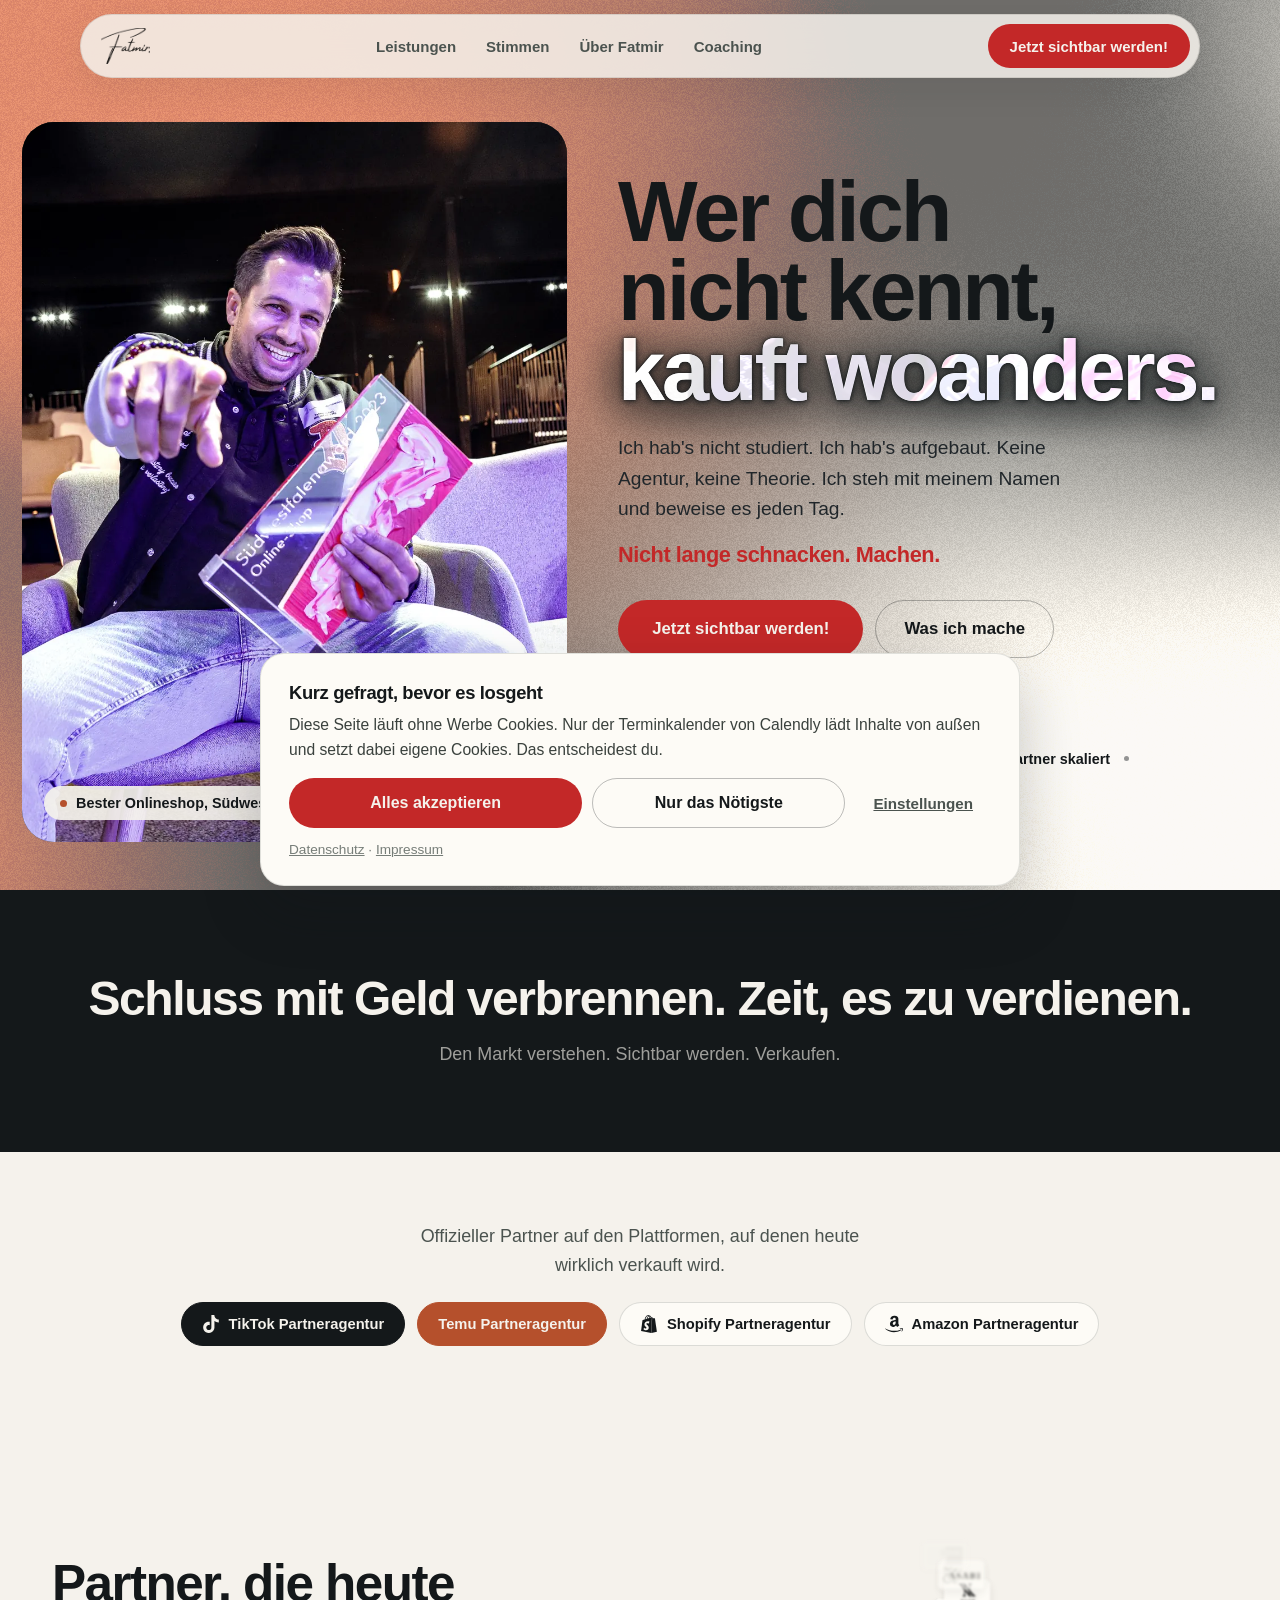
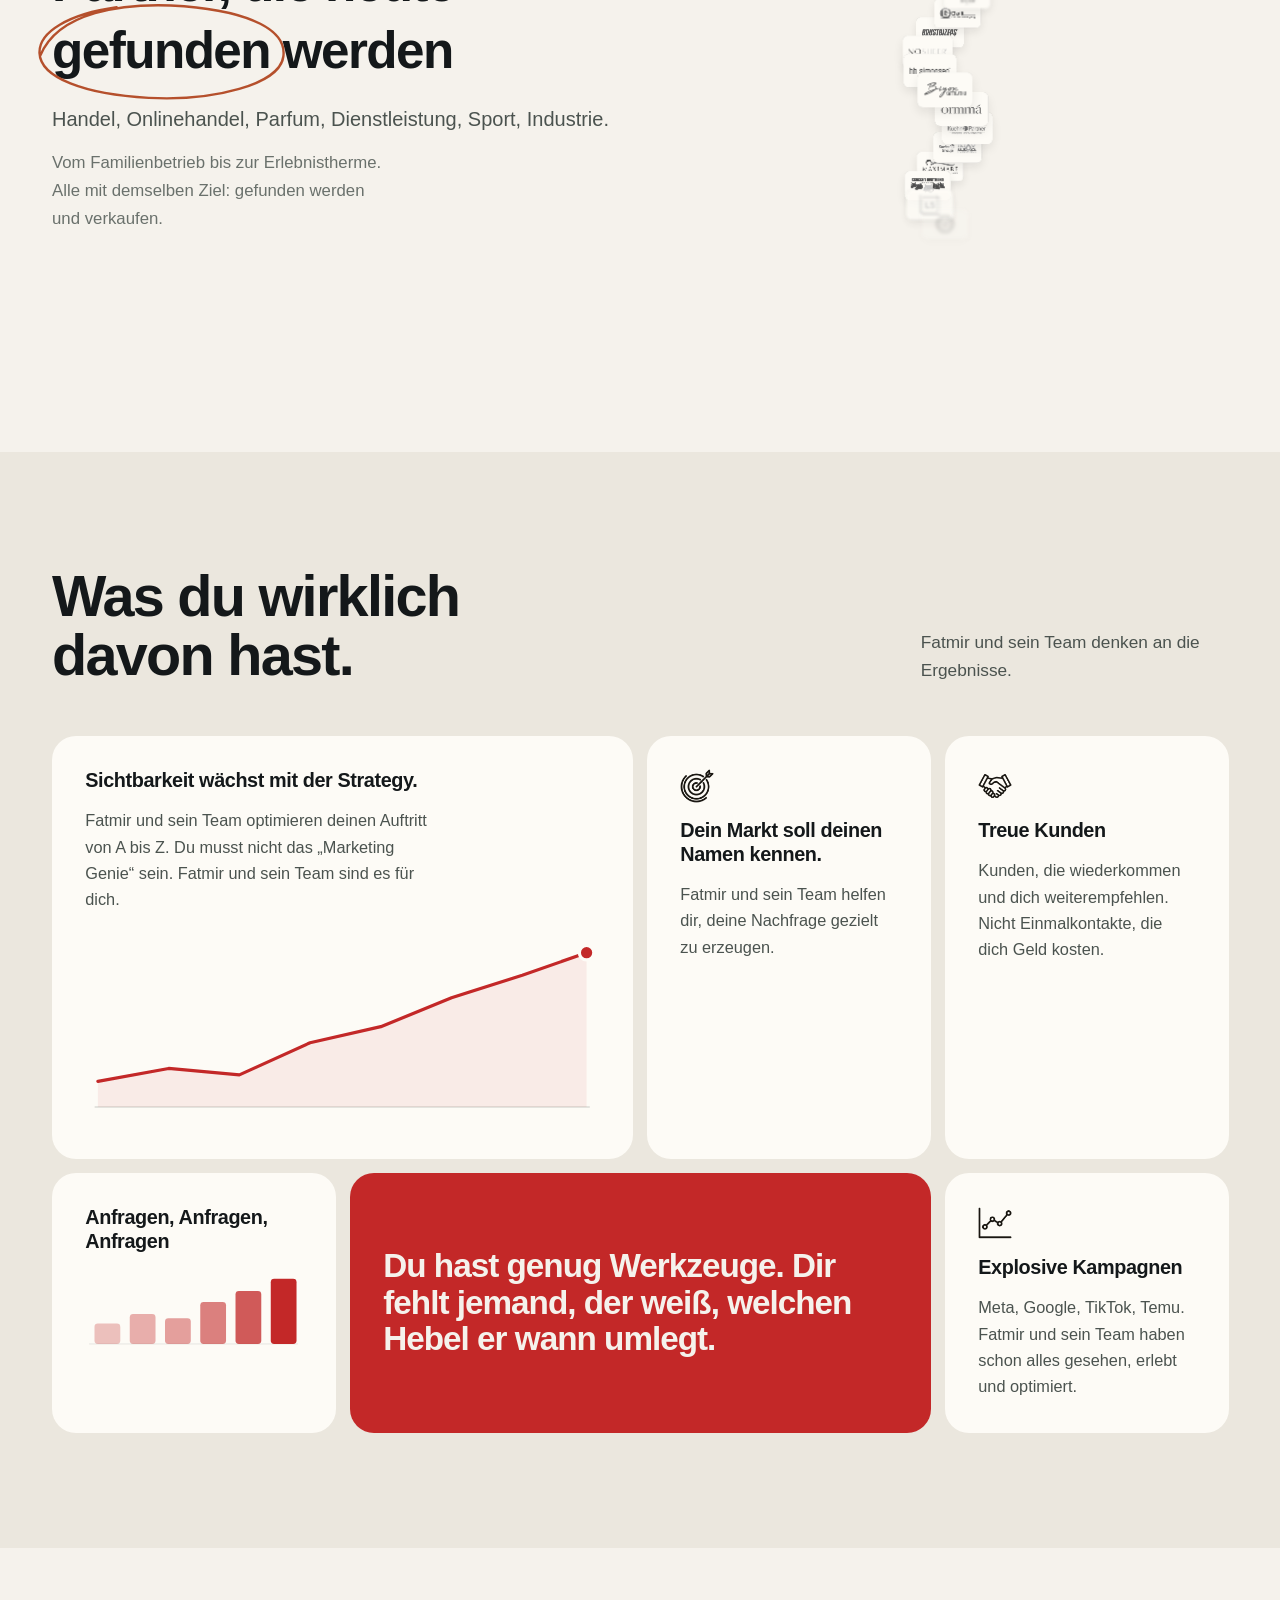
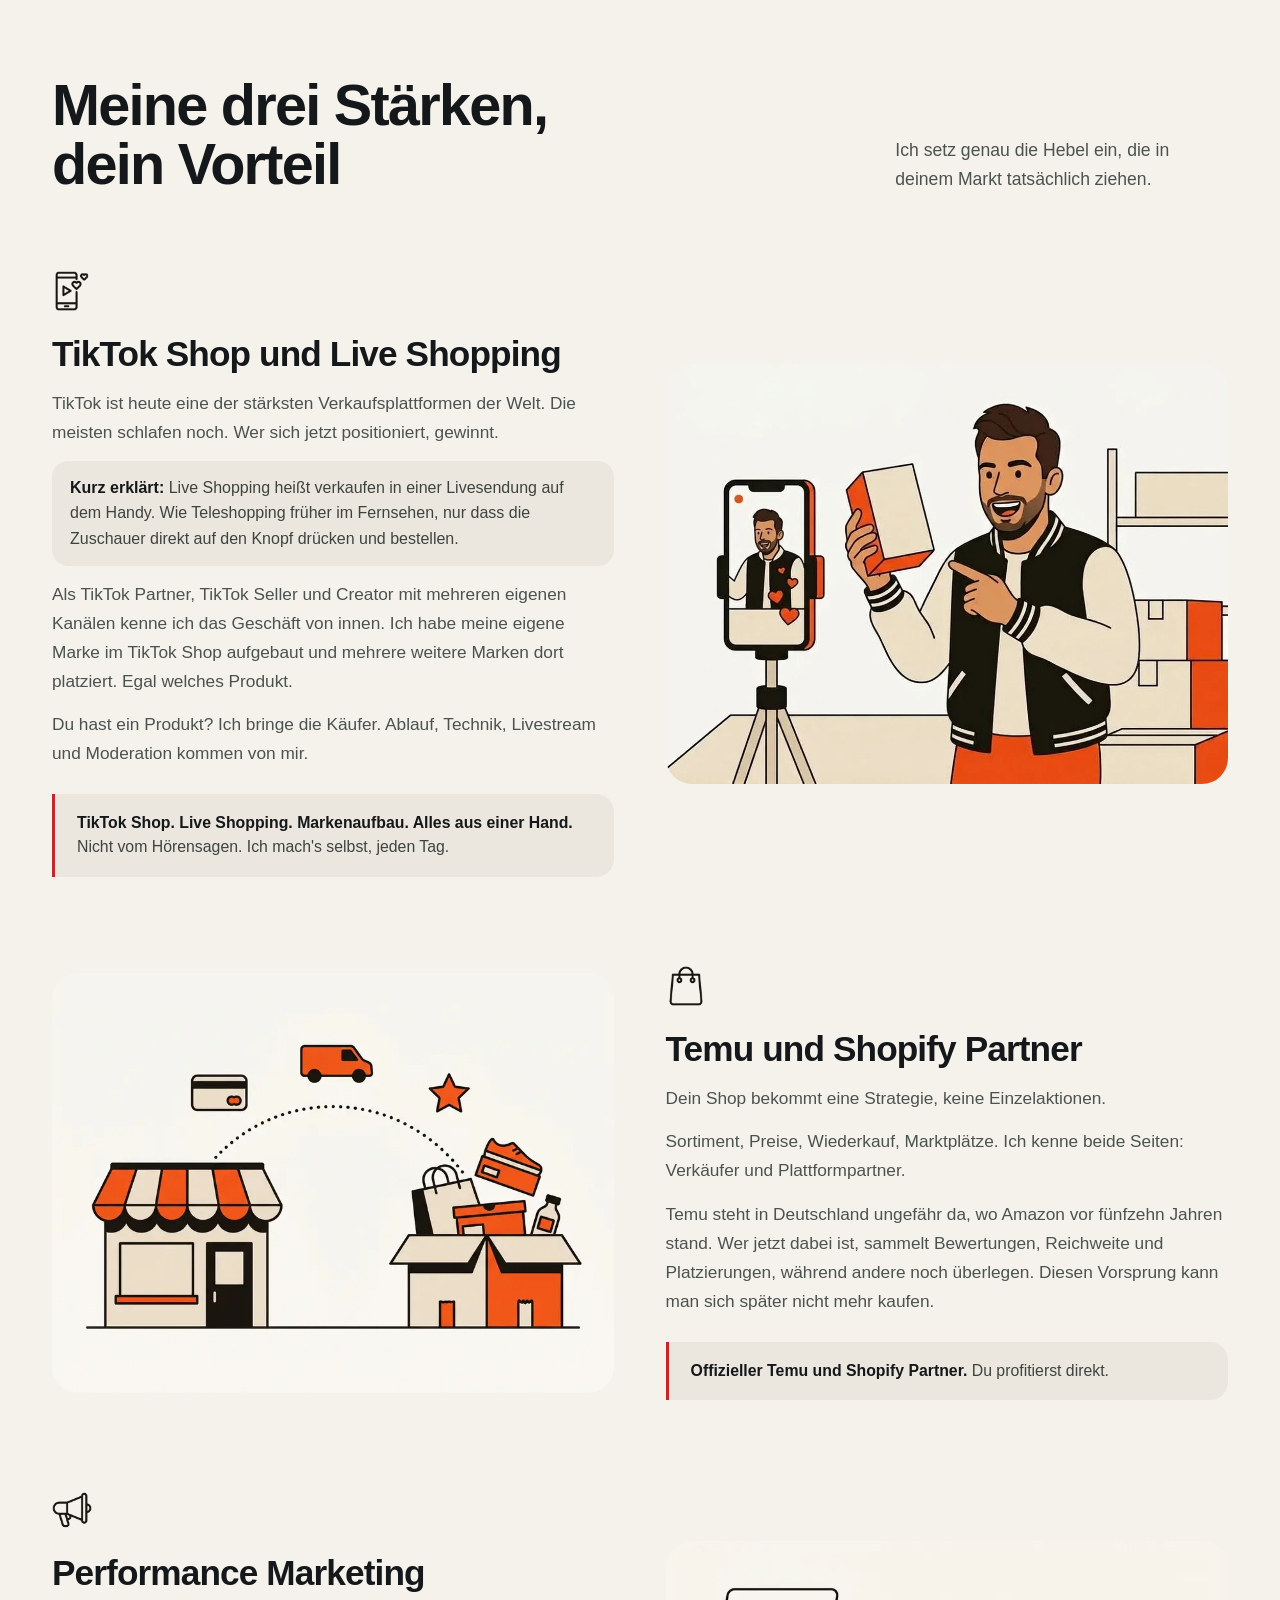
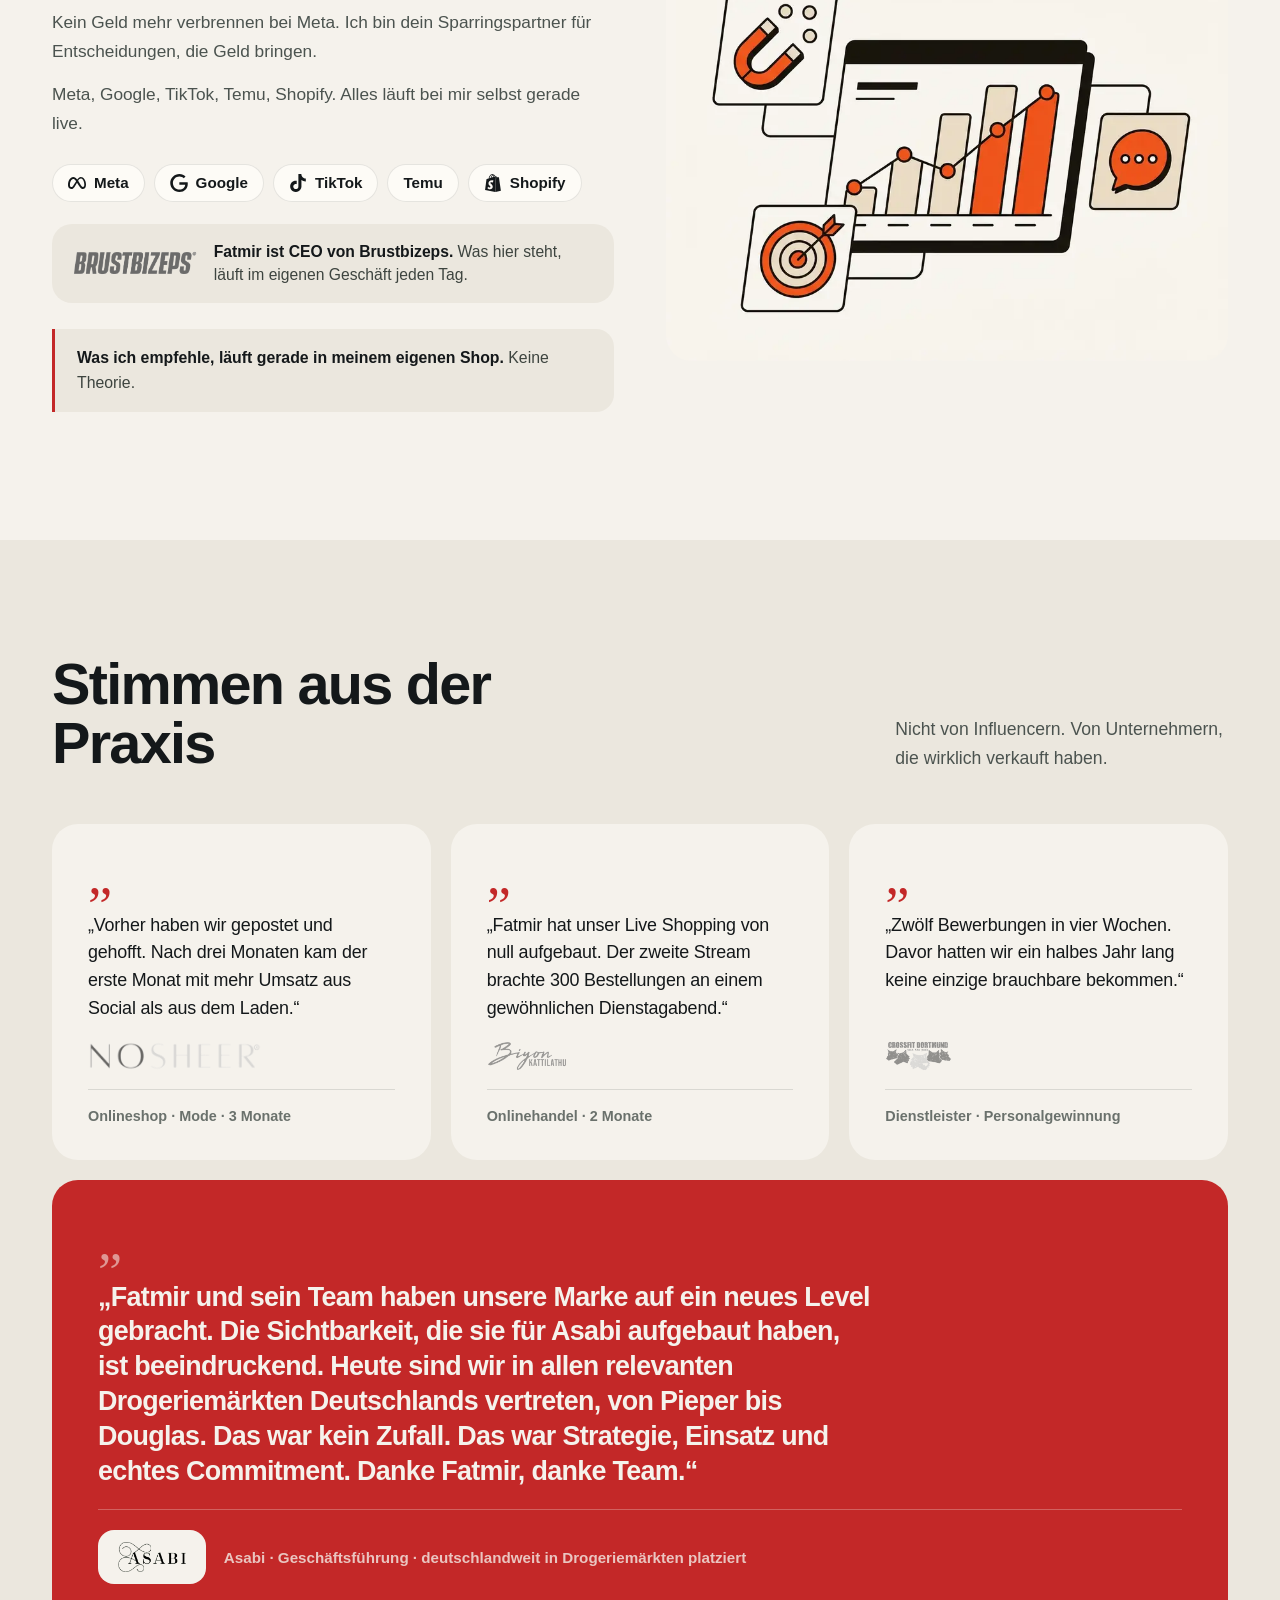
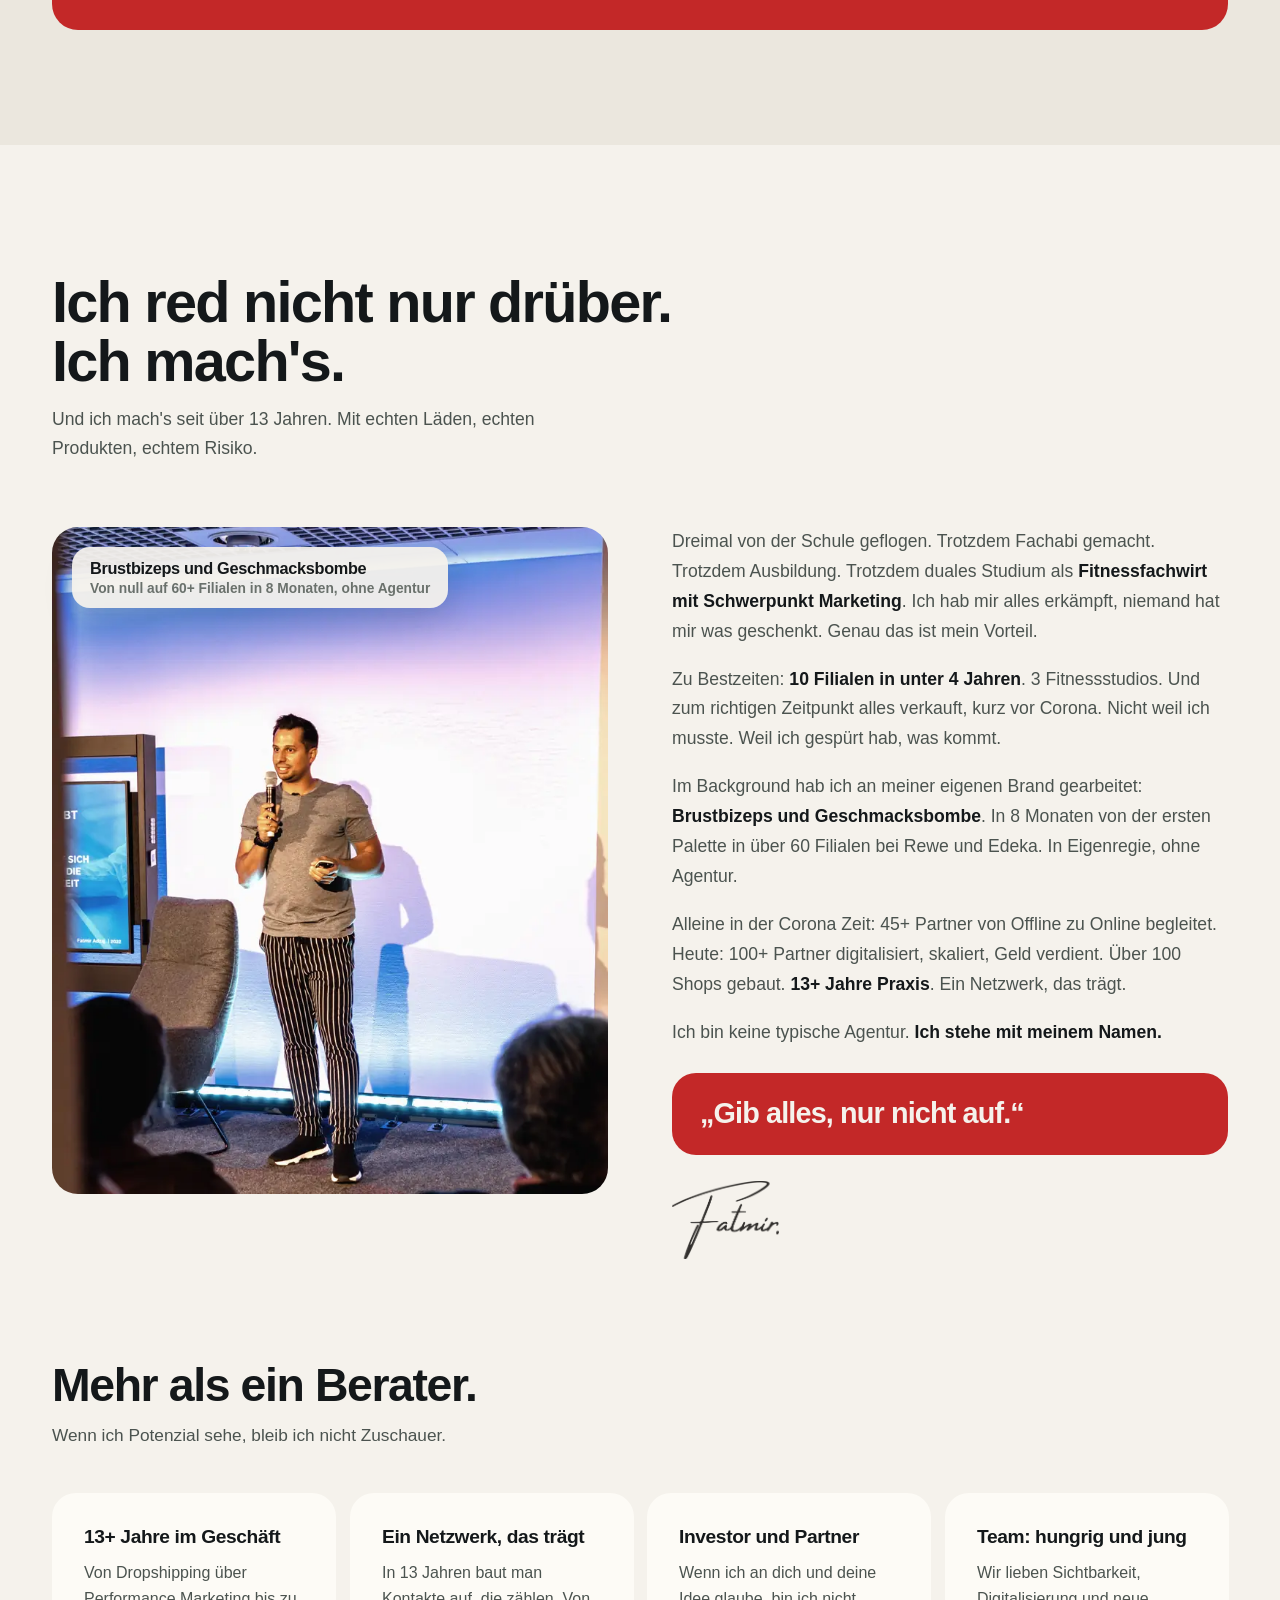
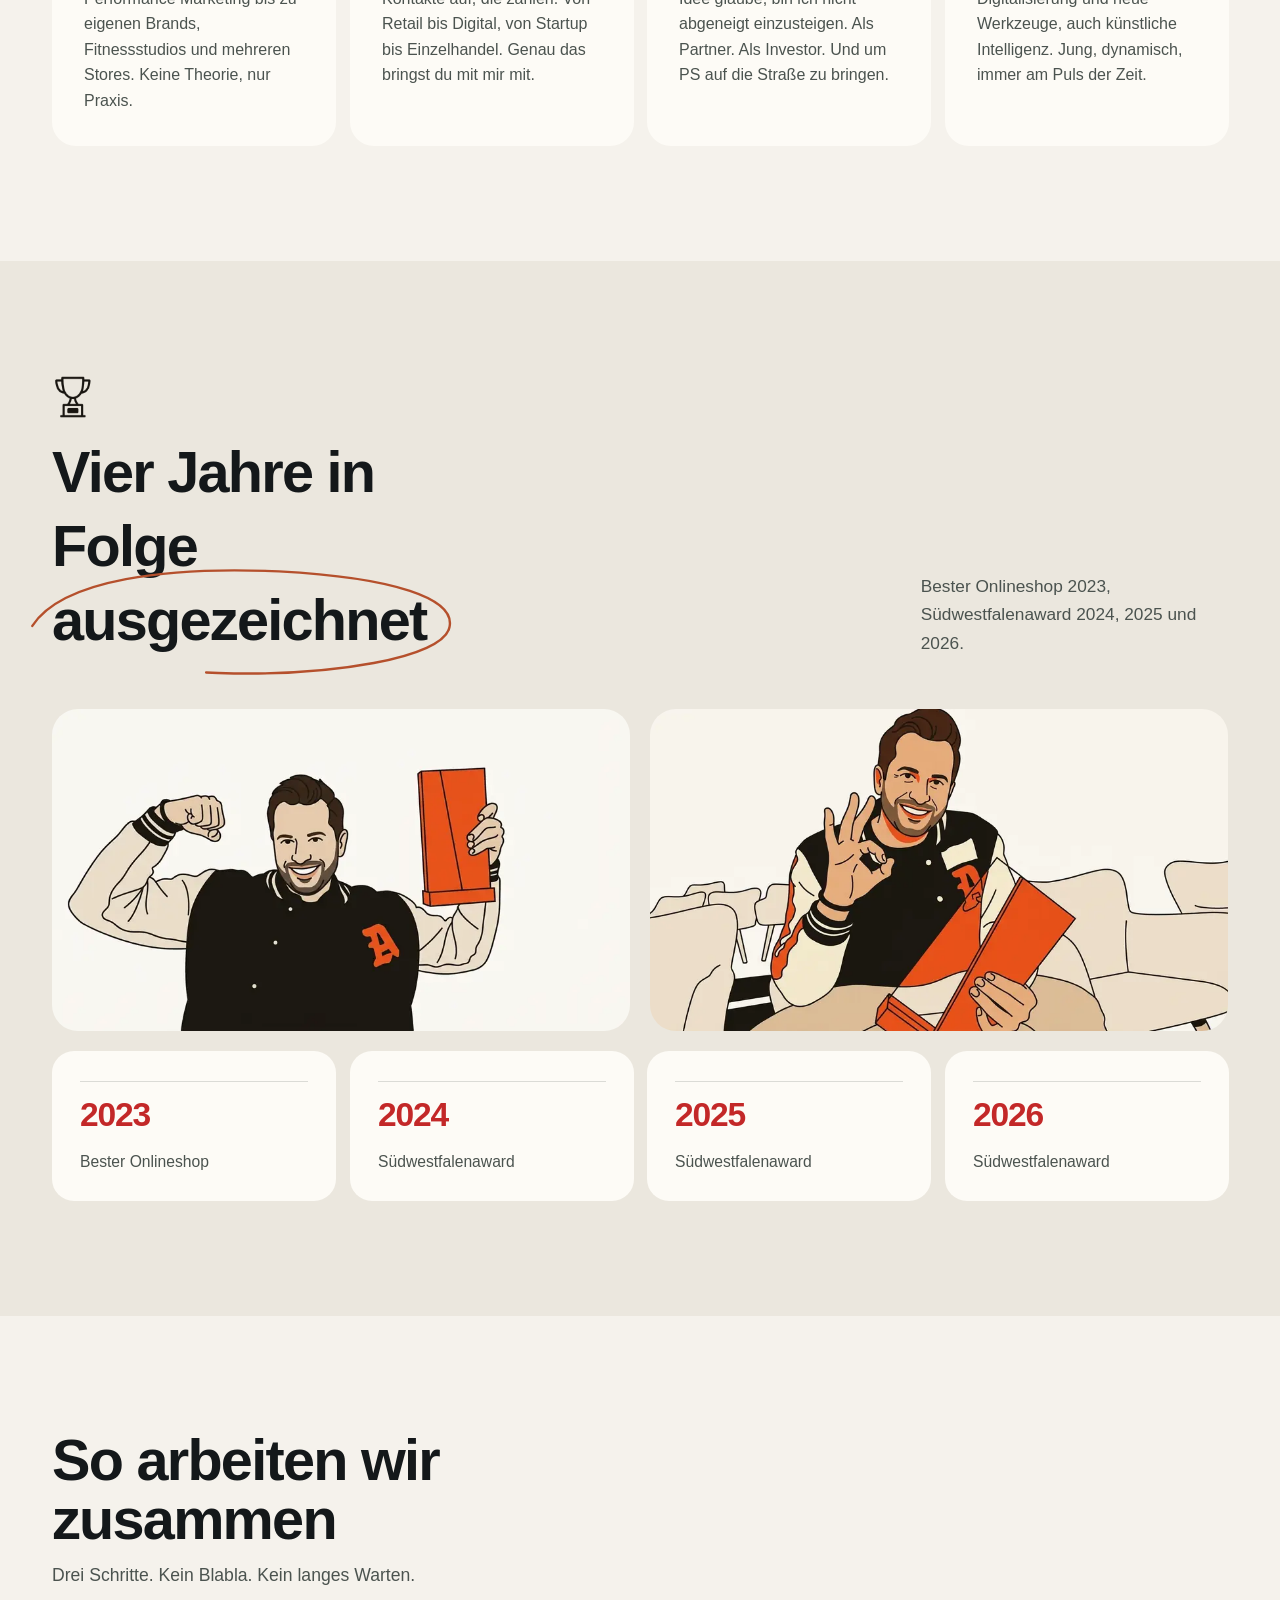
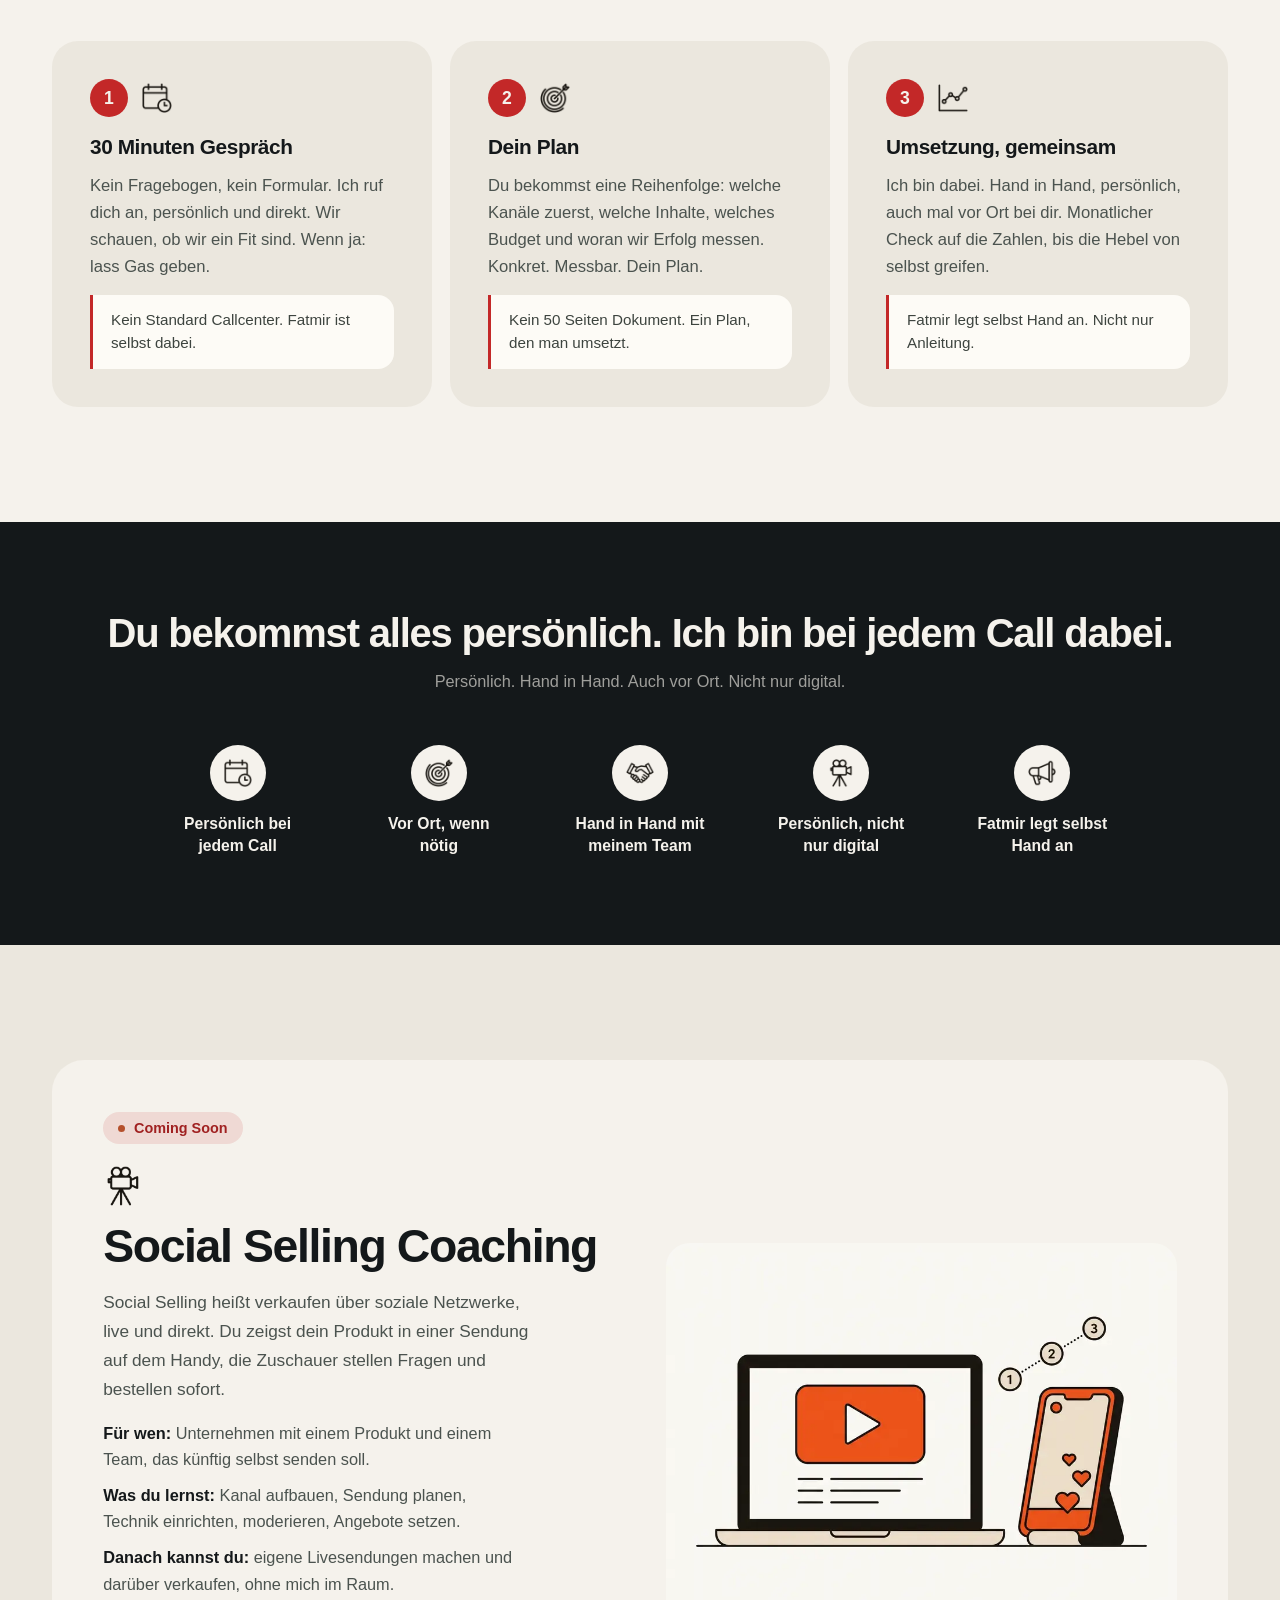
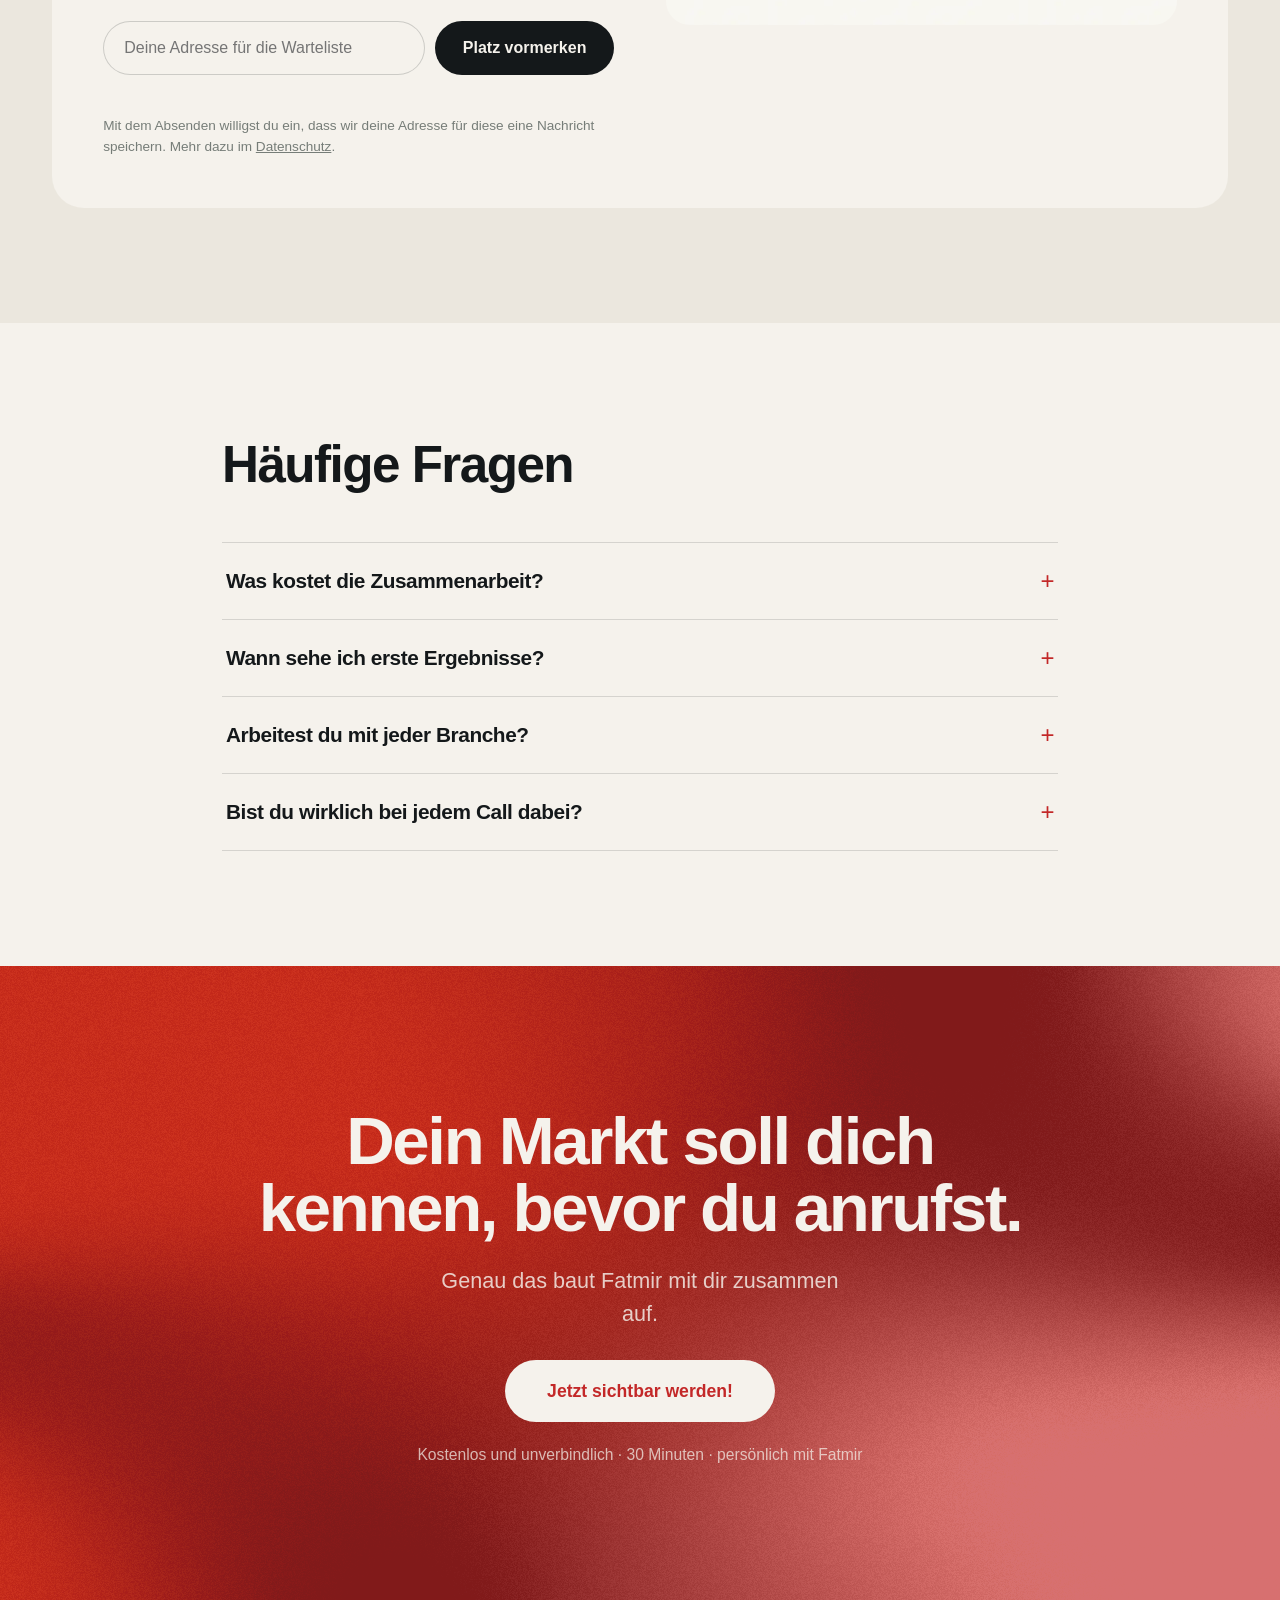
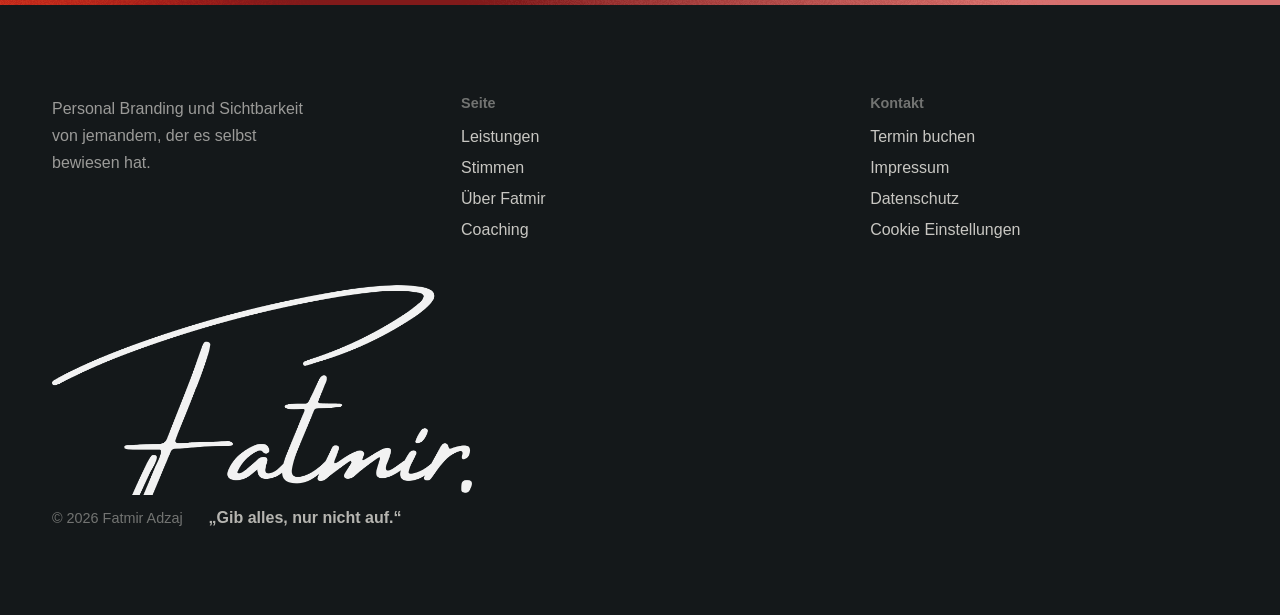
==== commit 31b92207: "feat: Botabwehr fuer die Warteliste und Calendly auf den Buchungsschritt Formular schickt jetzt Honi" ====
--- a/docs/index.html
+++ b/docs/index.html
@@ -625,6 +625,9 @@
             <div style="font-size:1.02rem; line-height:1.6; color:#4B534F;"><strong style="font-weight:700; color:#14181A;">Danach kannst du:</strong> eigene Livesendungen machen und darüber verkaufen, ohne mich im Raum.</div>
           </div>
           <form style="display:flex; flex-wrap:wrap; gap:10px; max-width:520px;">
+            <div aria-hidden="true" style="position:absolute; left:-9999px; width:1px; height:1px; overflow:hidden;">
+              <label>Website<input data-waitlist-hp type="text" tabindex="-1" autocomplete="off" name="website" value=""></label>
+            </div>
             <input data-waitlist type="email" required placeholder="Deine Adresse für die Warteliste" style="flex:1 1 230px; min-height:54px; padding:15px 20px; border-radius:999px; border:1.5px solid rgba(20,24,26,.18); background:#F5F2EC; font-family:inherit; font-size:1rem; color:#14181A;">
             <button type="submit" data-magnet style="min-height:54px; padding:15px 28px; border-radius:999px; border:none; background:#14181A; color:#F5F2EC; font-family:inherit; font-size:1rem; font-weight:600; cursor:pointer; transition:transform .3s cubic-bezier(.25,.46,.45,.94), background .3s ease;">Platz vormerken</button>
             <div data-waitlist-msg style="flex:1 1 100%; font-size:.95rem; font-weight:500; color:#A02121; min-height:1.2em;"></div>
@@ -813,12 +816,13 @@
     };
   }
 
-  joinWaitlist(e) {
+  async joinWaitlist(e) {
     e.preventDefault();
     const form = e.currentTarget;
     const input = form.querySelector('[data-waitlist]');
     const msg = form.querySelector('[data-waitlist-msg]');
     const button = form.querySelector('button[type="submit"]');
+    const trap = form.querySelector('[data-waitlist-hp]');
     const mail = (input && input.value || '').trim();
     if (!mail) return;
     if (msg) { msg.style.color = '#6A716C'; msg.textContent = 'Moment, wird eingetragen …'; }
@@ -846,14 +850,34 @@
       }
     };
 
+    let key = '';
+    try { key = await this.signMail(mail.toLowerCase()); } catch (err) { key = ''; }
+
     fetch(this.waitlistUrl(), {
       method: 'POST',
       headers: { 'Content-Type': 'text/plain;charset=utf-8' },
-      body: JSON.stringify({ email: mail, source: 'warteliste-coaching', page: location.pathname })
+      body: JSON.stringify({
+        email: mail,
+        source: 'warteliste-coaching',
+        page: location.pathname,
+        dt: Date.now() - (this._loadedAt || Date.now()),
+        hp: trap ? trap.value : '',
+        k: key
+      })
     })
       .then(r => r.json())
       .then(data => { if (data && data.ok) { done(); } else { failed(); } })
       .catch(failed);
+  }
+
+  // Derselbe Wert entsteht im Skript hinter der Tabelle. Haelt einfache
+  // Skripte fern, die nur die Adresse aus dem Quelltext abschreiben.
+  async signMail(mail) {
+    const day = new Date().toISOString().slice(0, 10).replace(/-/g, '');
+    const raw = mail + '|' + day + '|' + 'fatmir-warteliste-2026';
+    const buf = await crypto.subtle.digest('SHA-256', new TextEncoder().encode(raw));
+    return Array.from(new Uint8Array(buf))
+      .map(b => b.toString(16).padStart(2, '0')).join('').slice(0, 16);
   }
 
   waitlistUrl() {
@@ -2105,6 +2129,7 @@
 
     this._bgSinks = {};
     this.initLab();
+    this._loadedAt = Date.now();
     this.mountDefaultBgs();
     doc.querySelectorAll('[data-masked]').forEach(el => this.initMasked(el));
     doc.querySelectorAll('[data-spiral]').forEach(el => this.initSpiral(el));
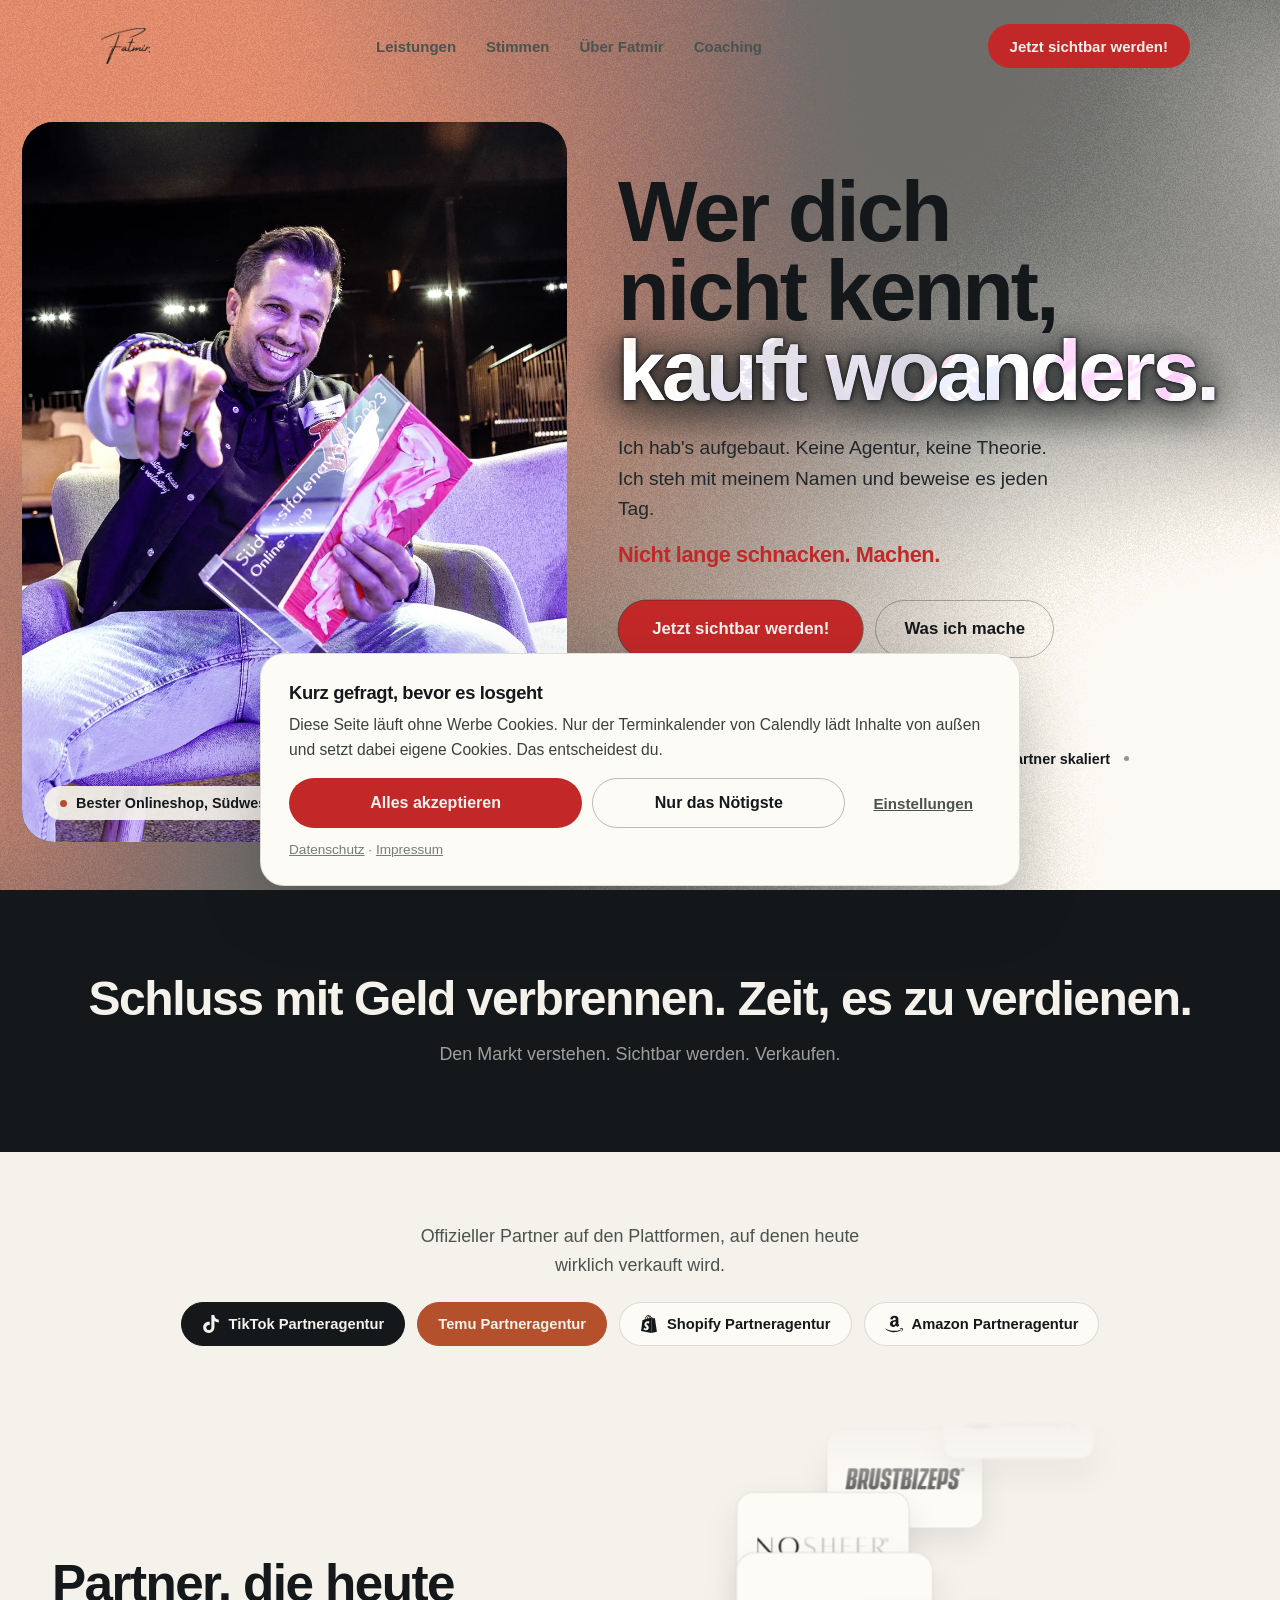
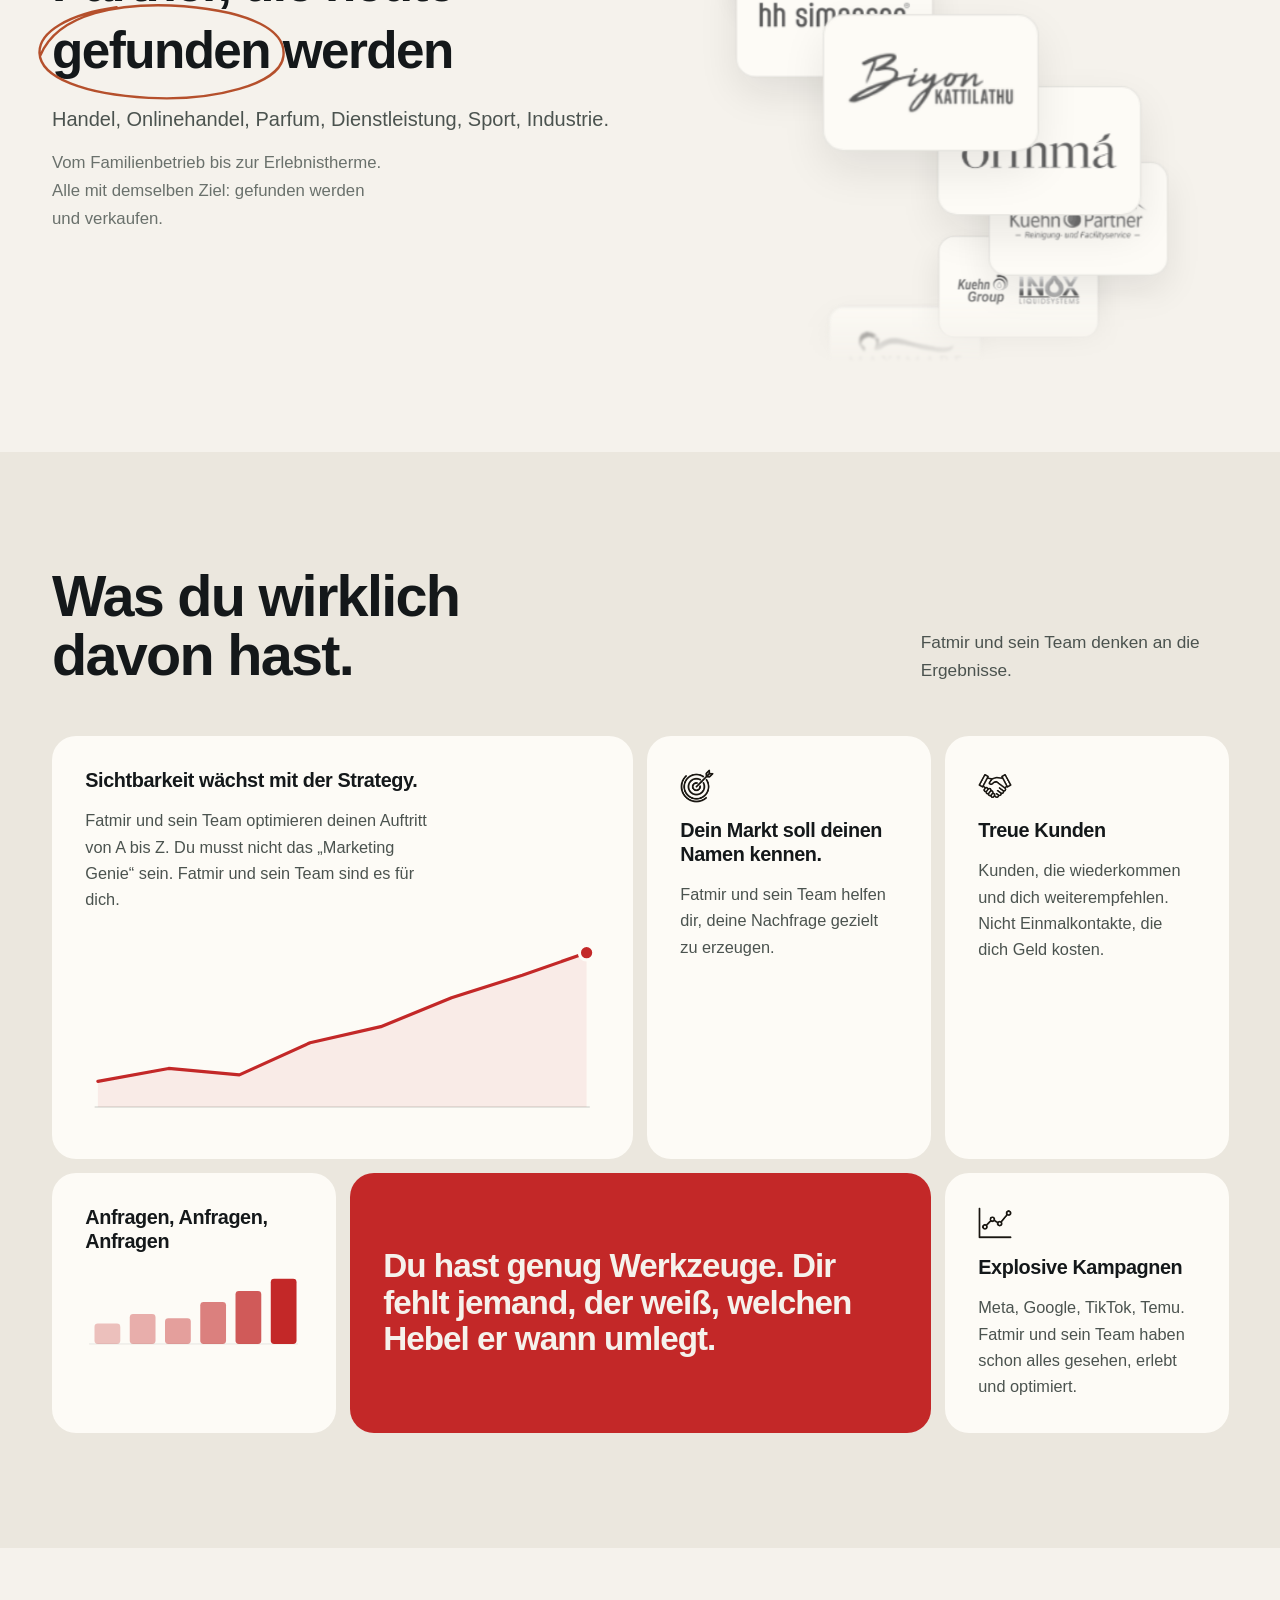
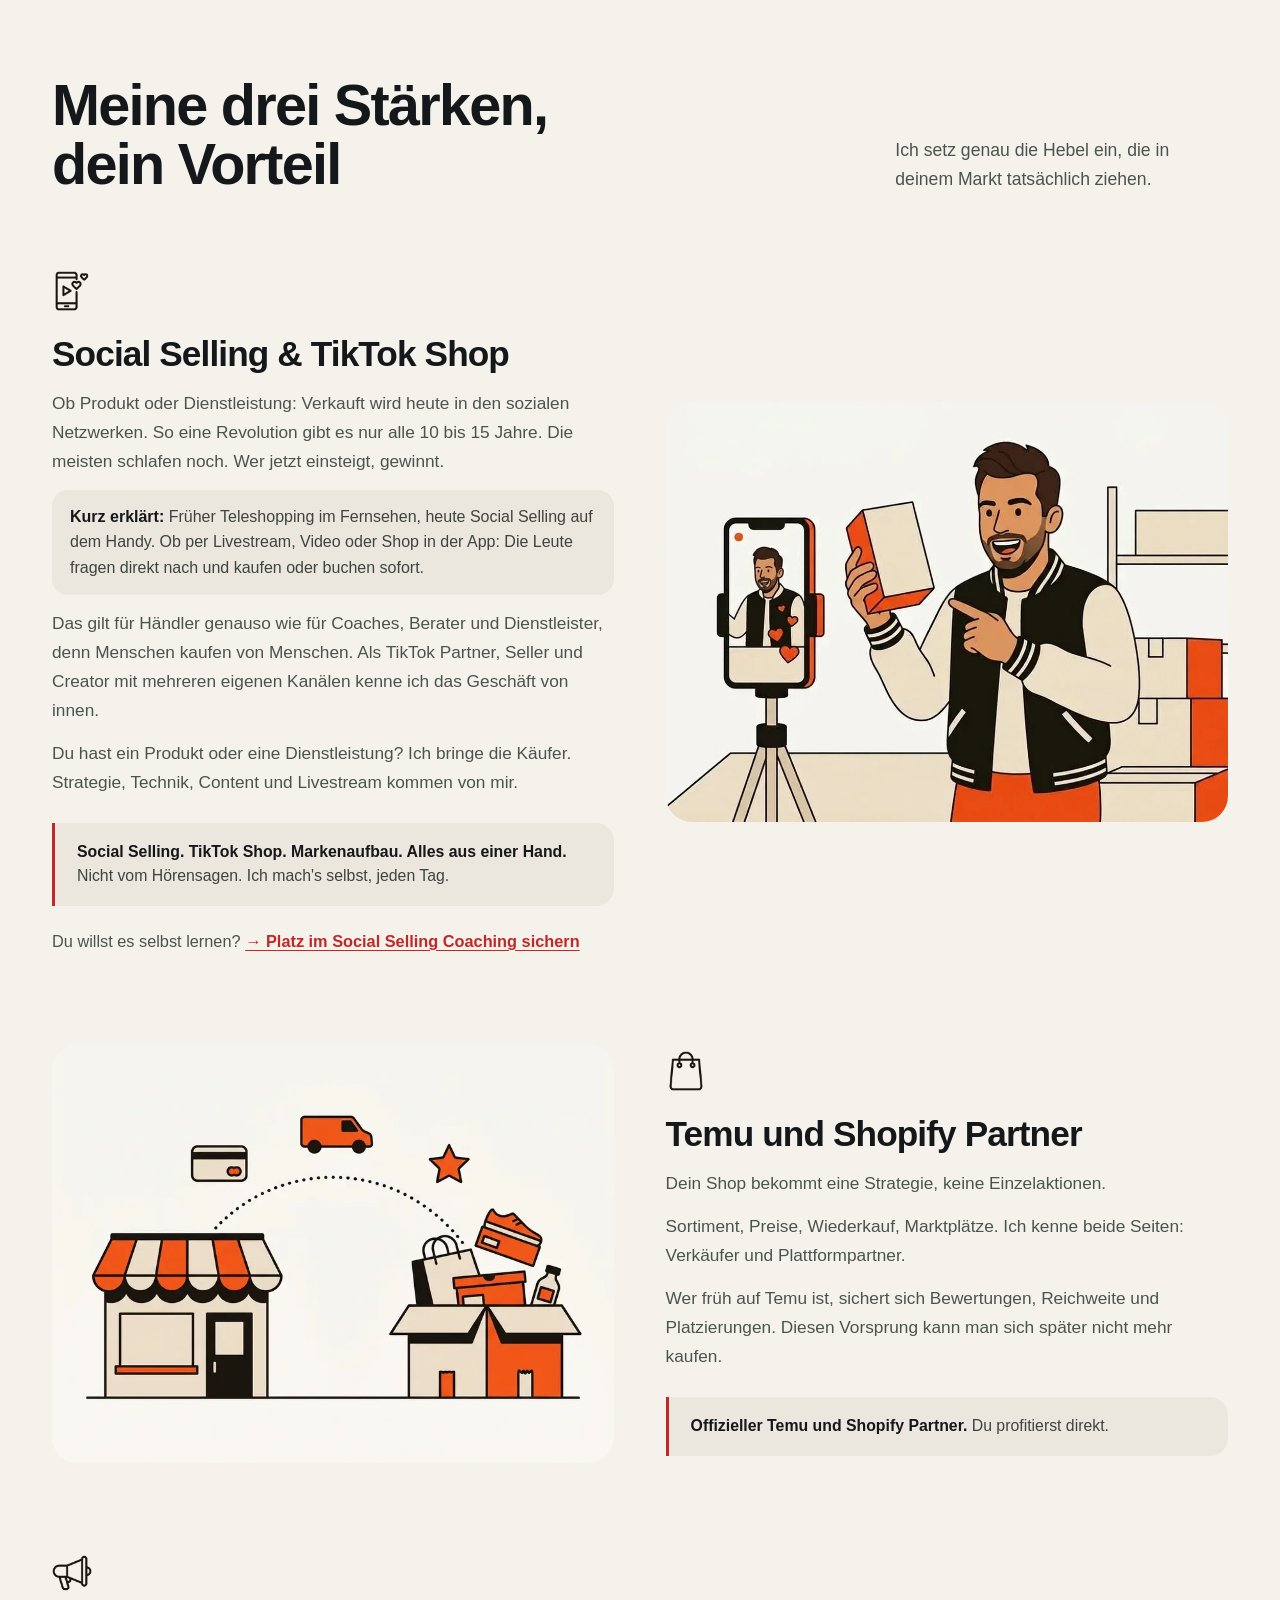
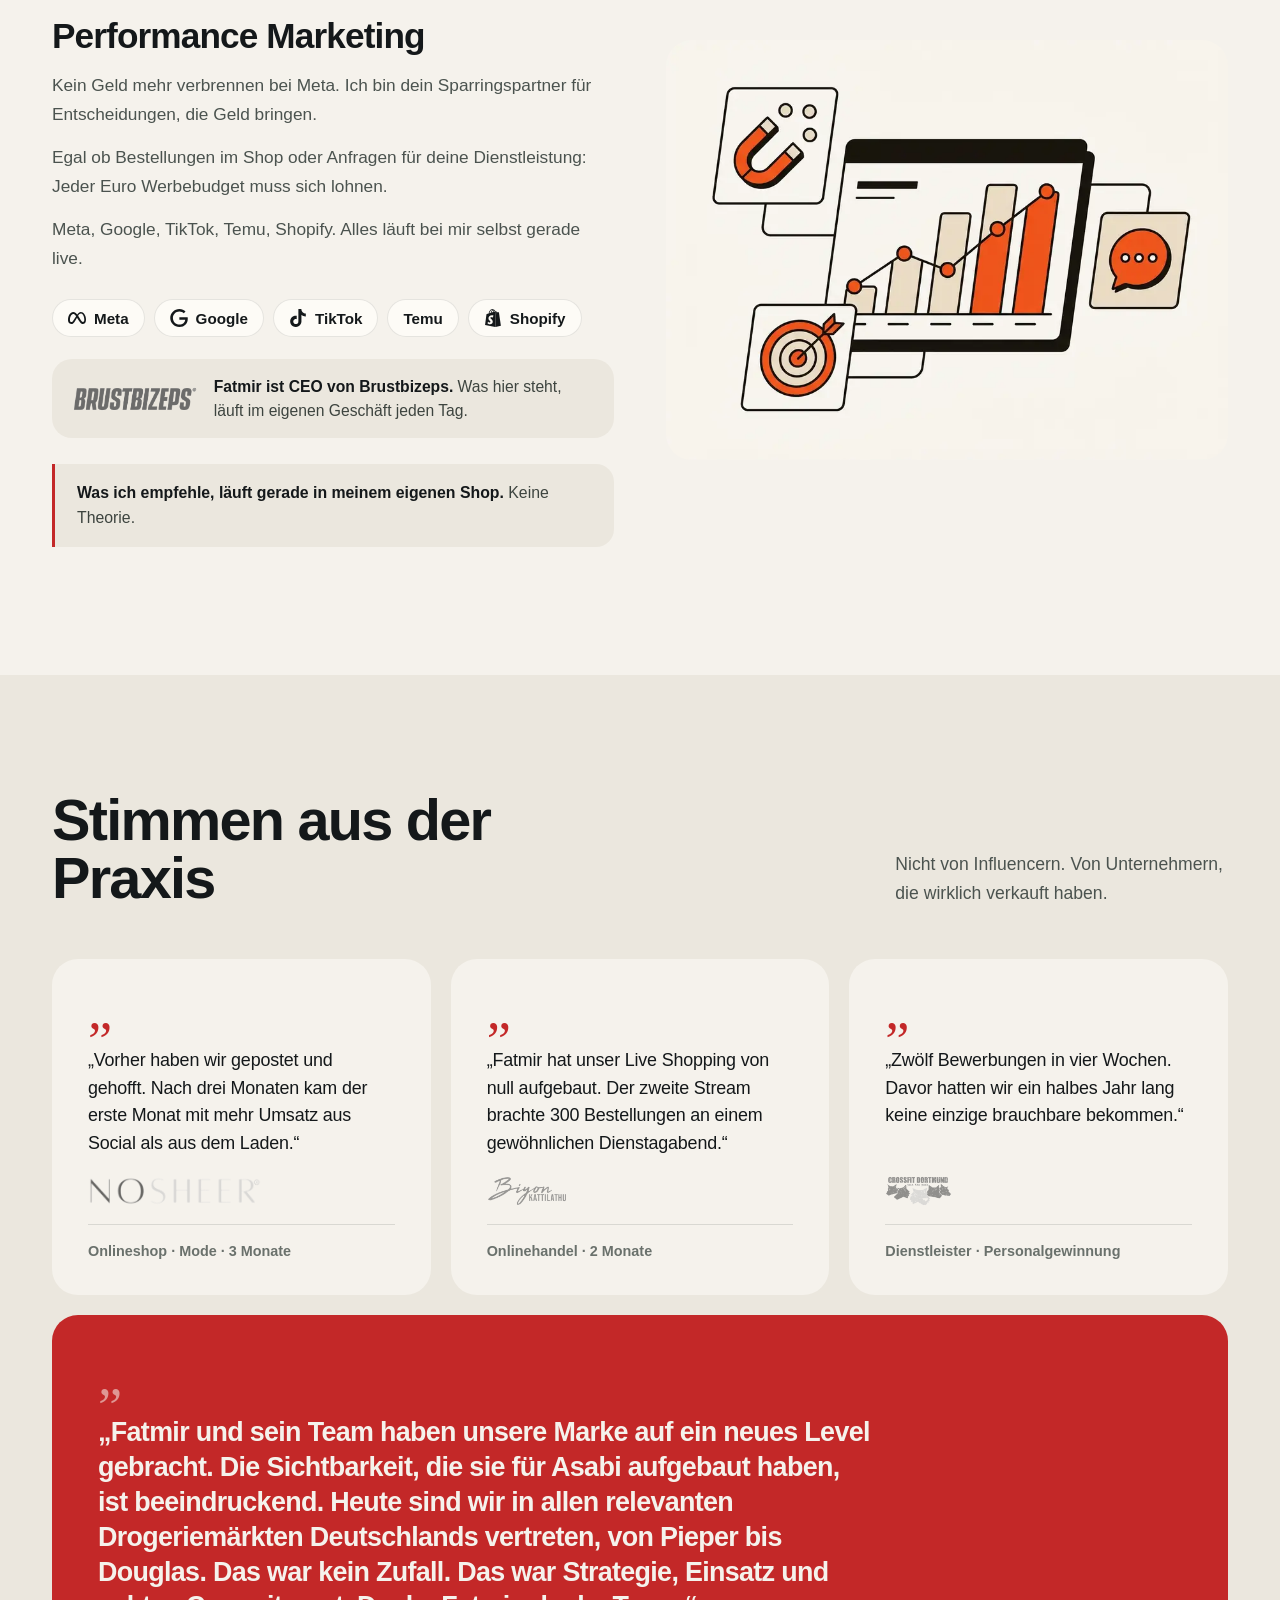
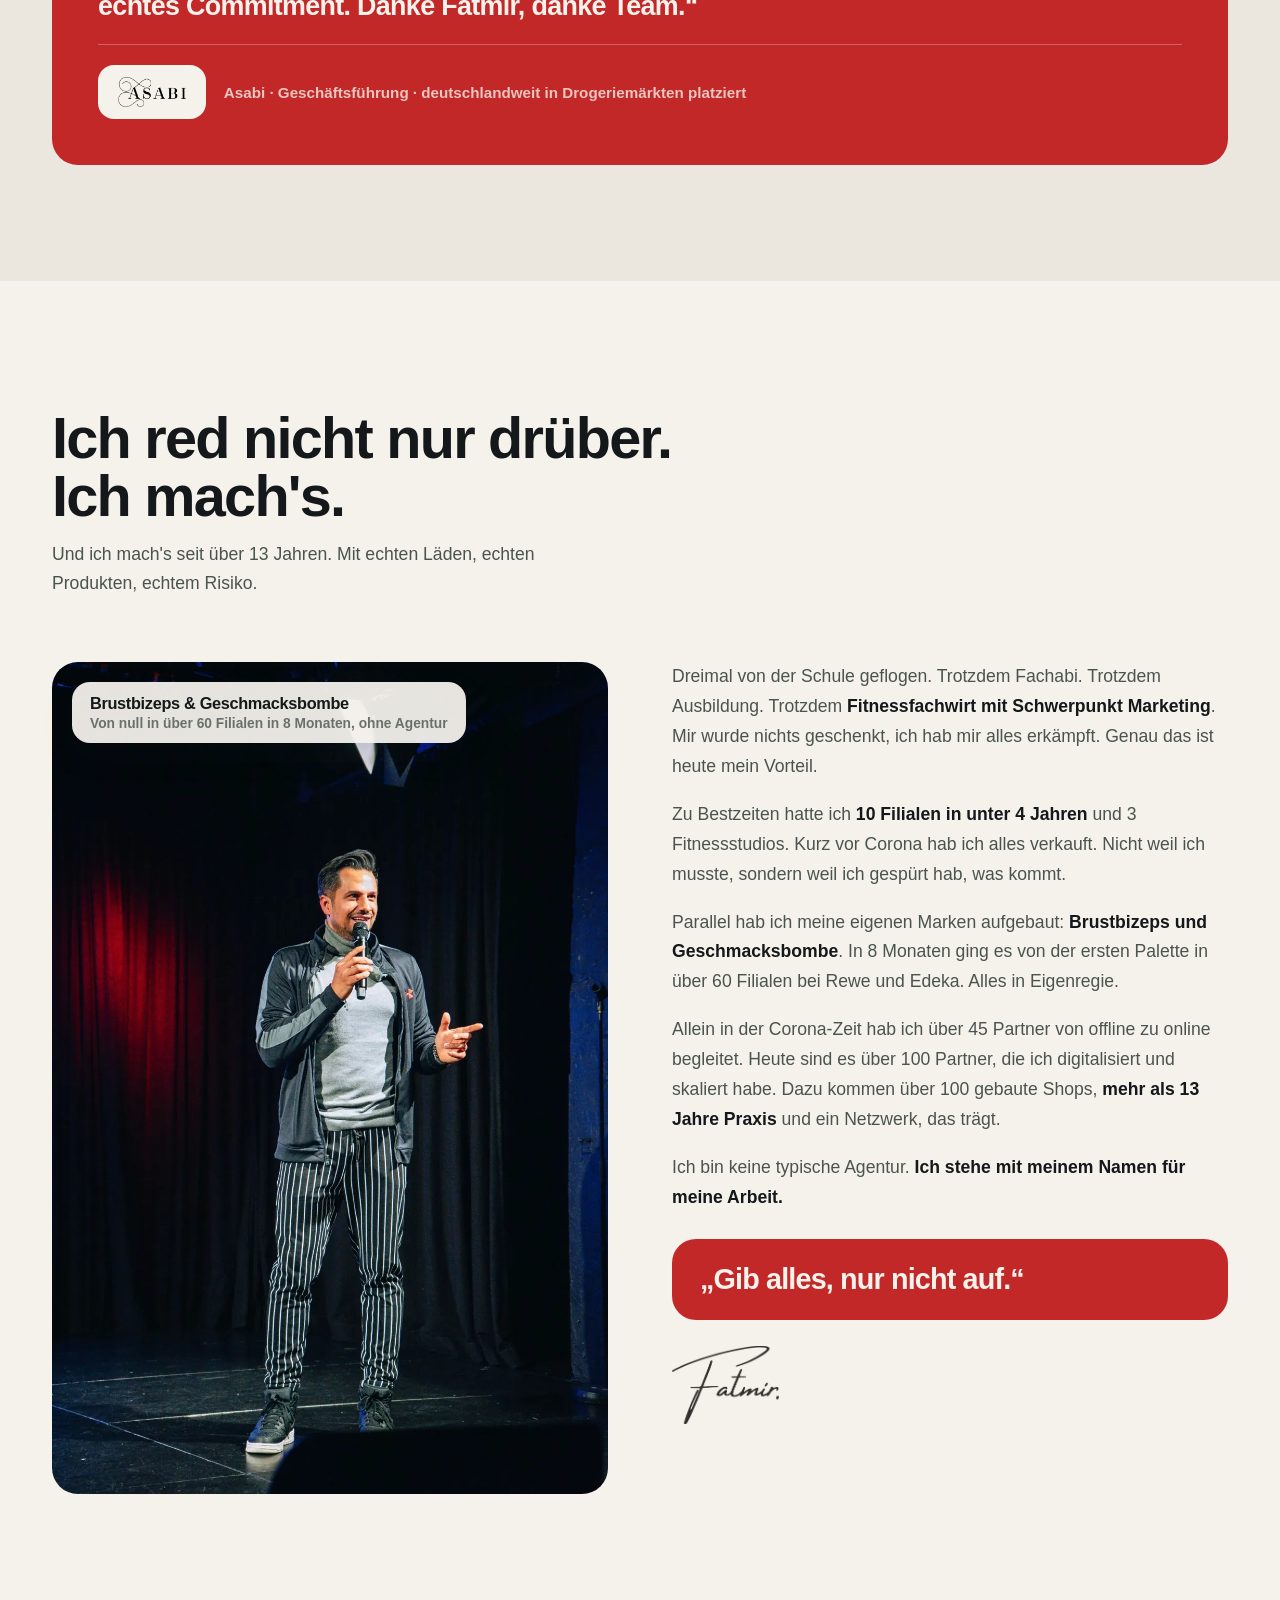
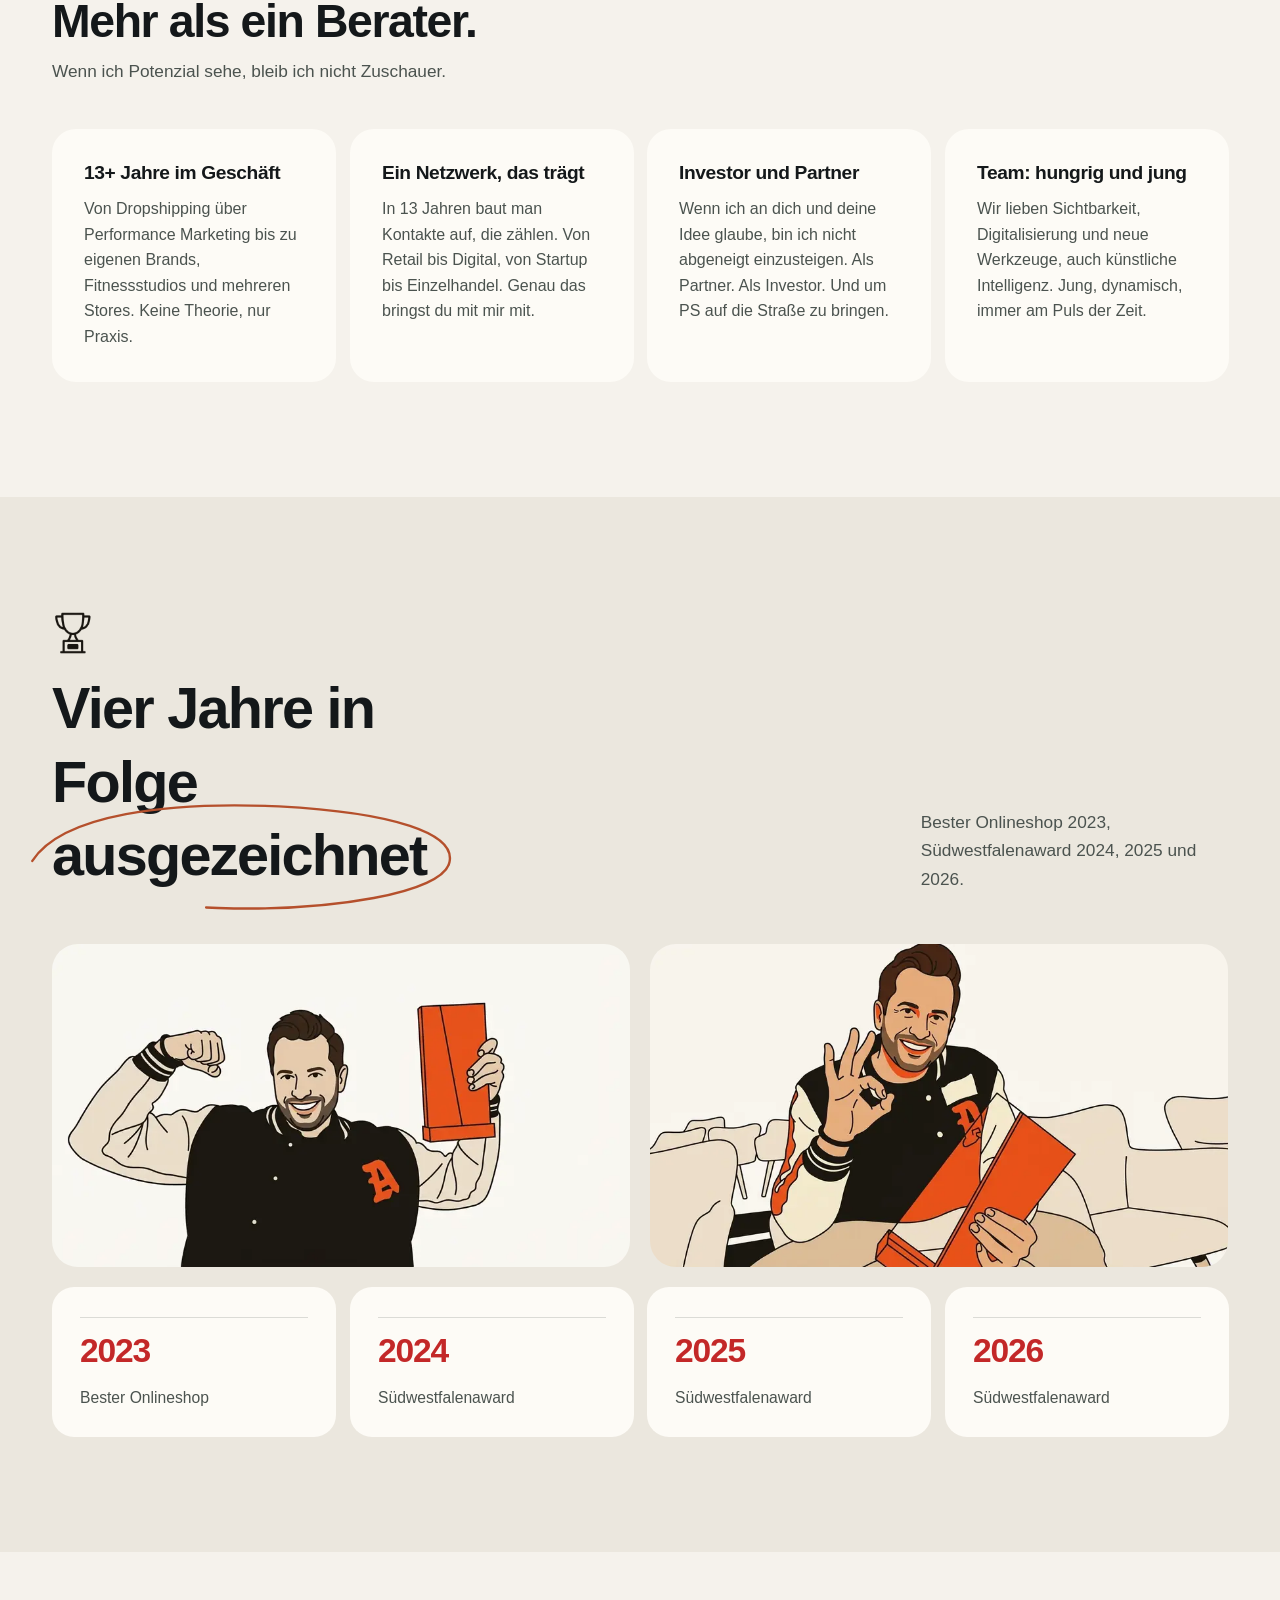
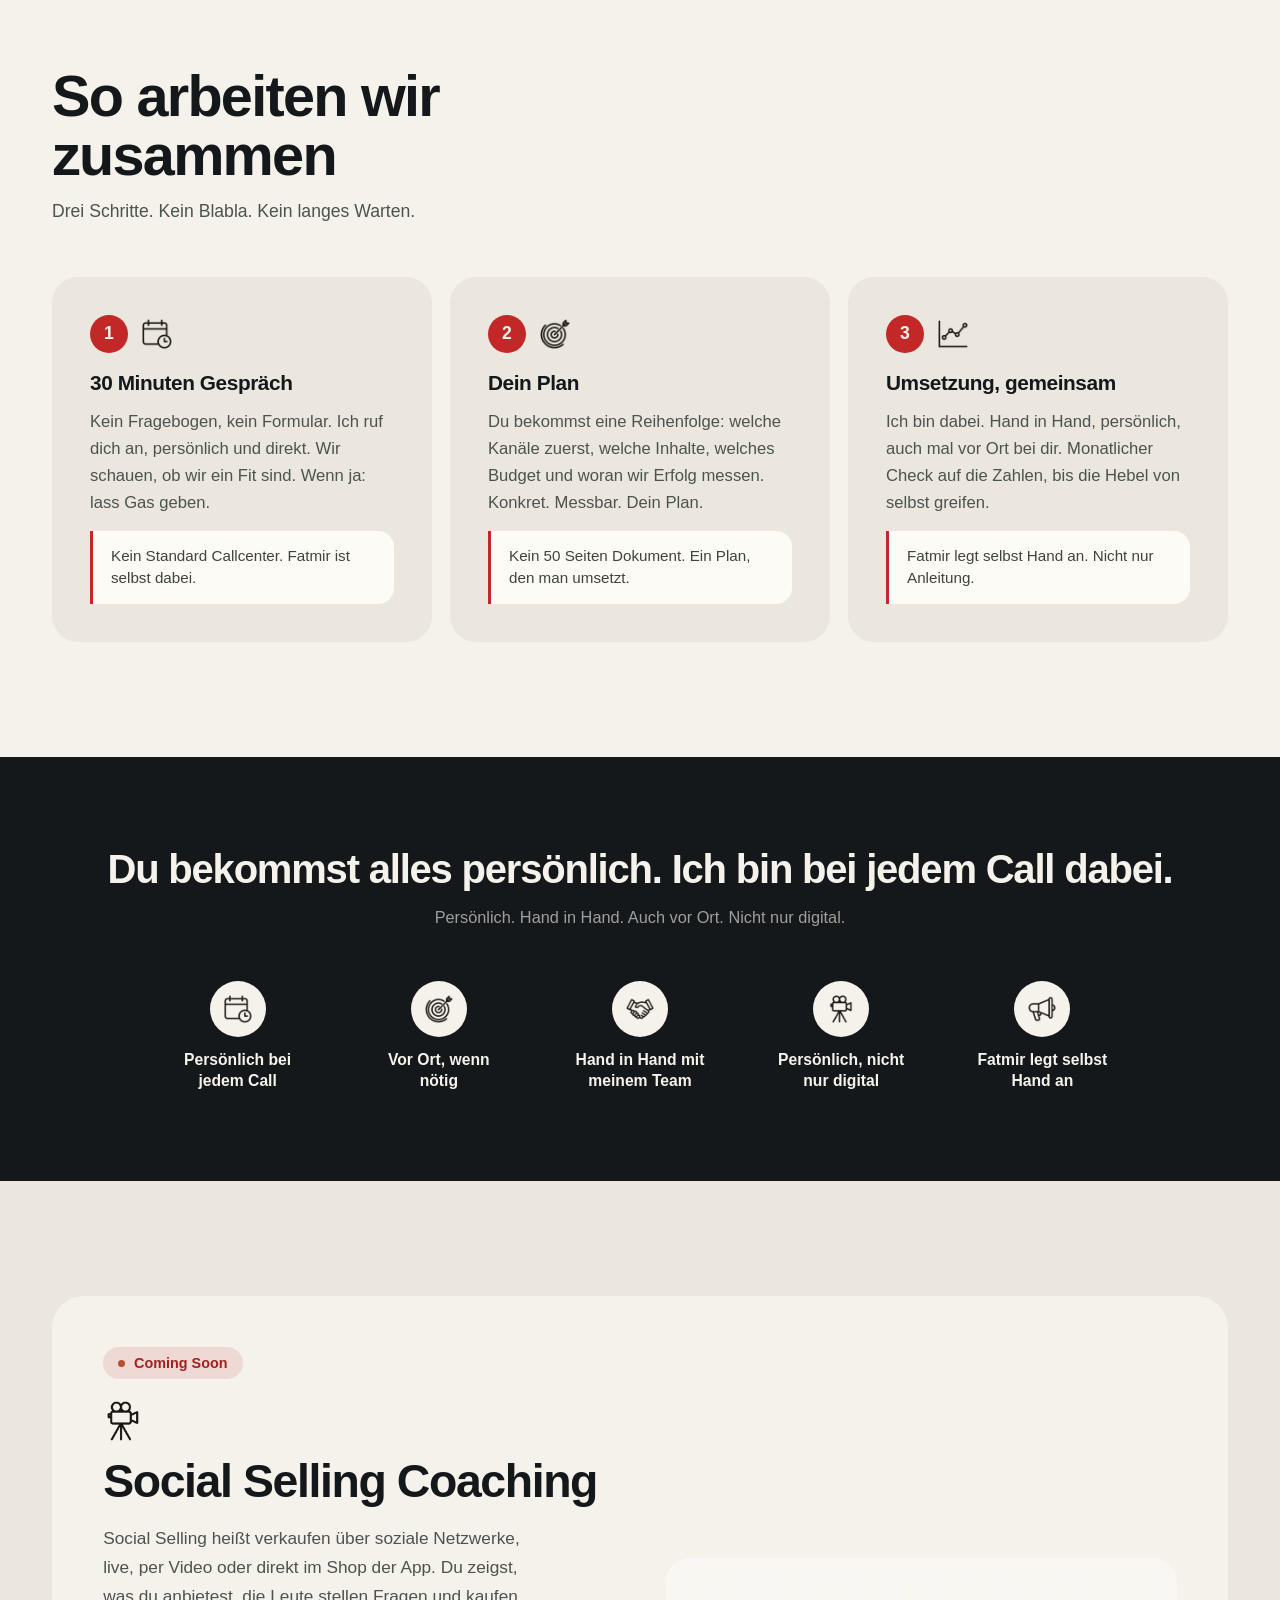
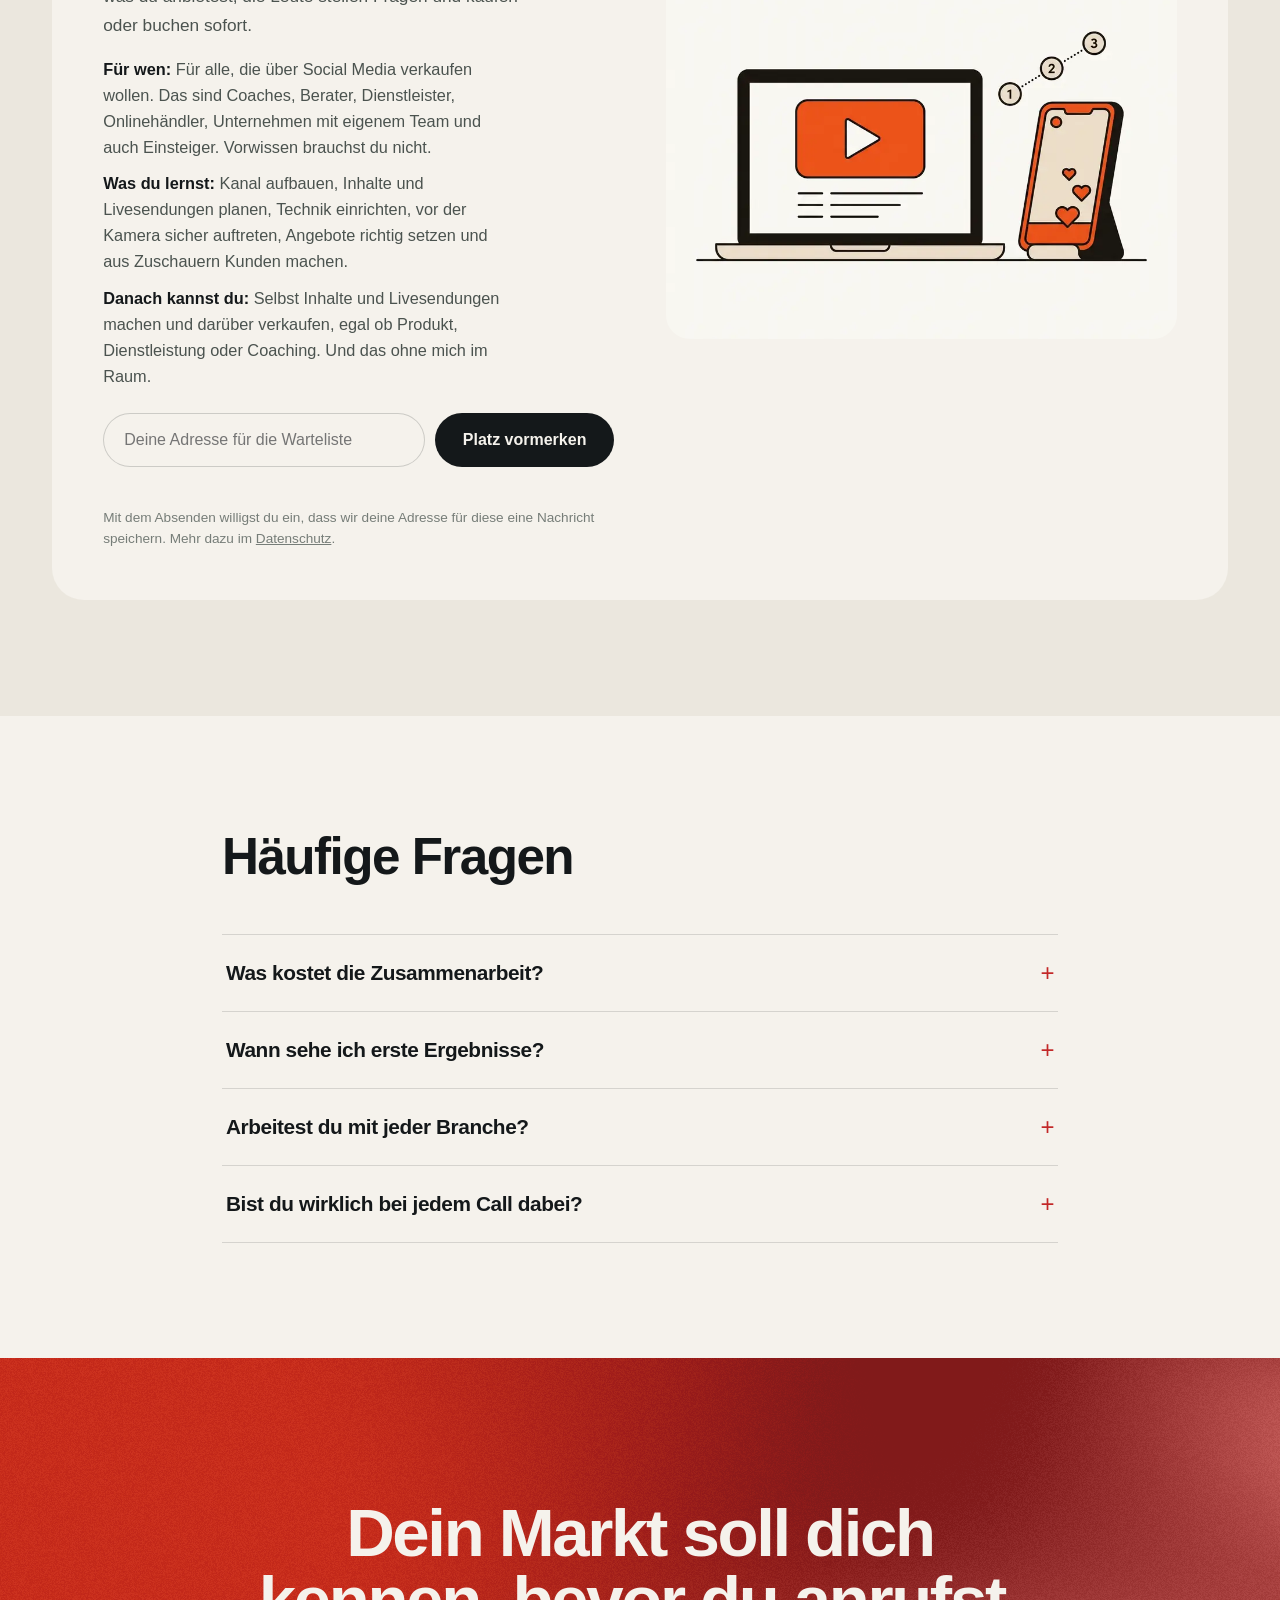
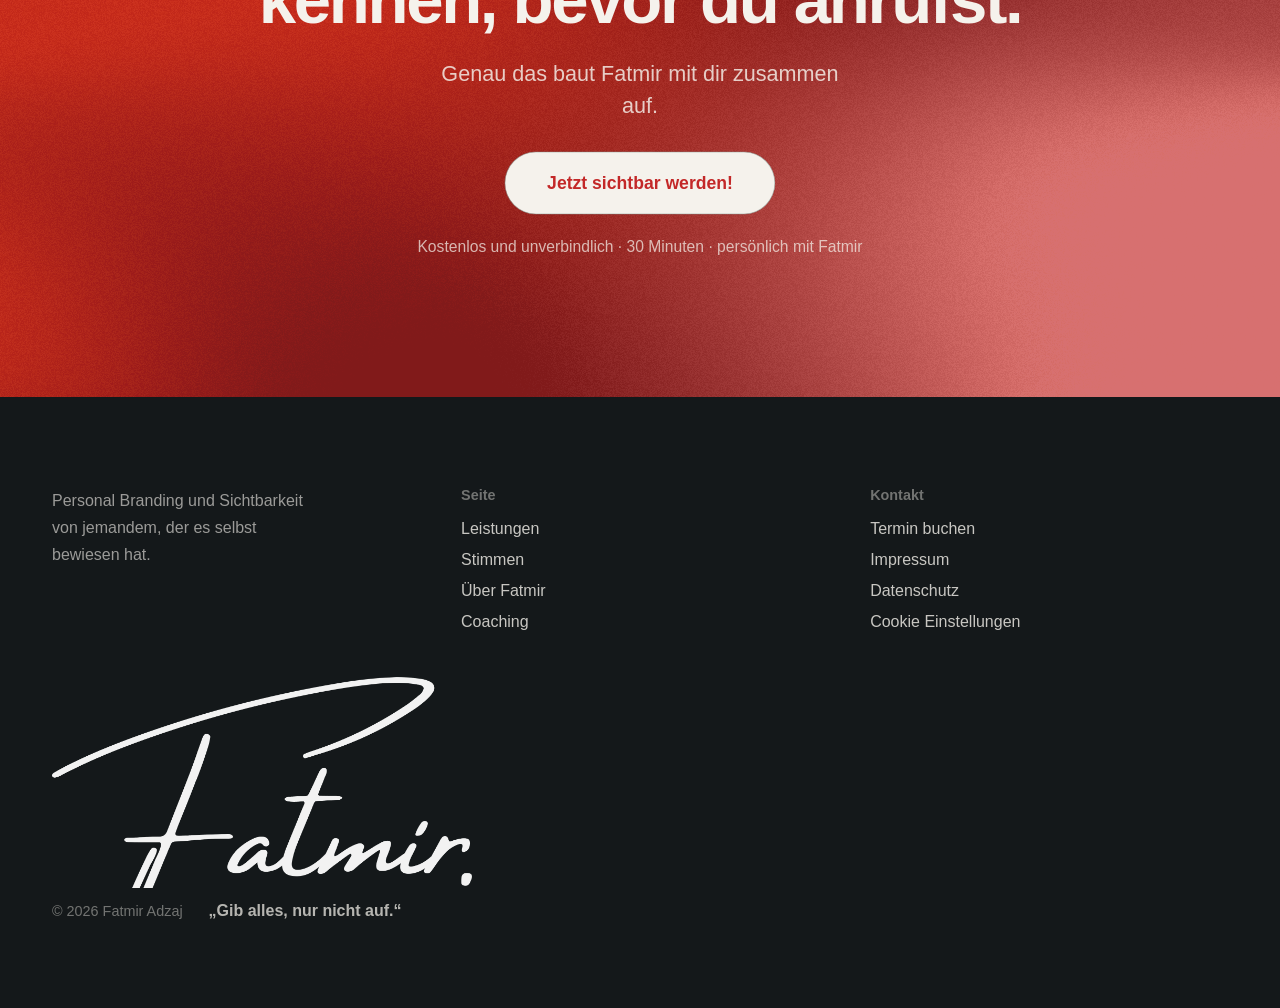
==== commit 6c30e73f: "feat: Fatmirs Textwuensche und neues Buehnenfoto Staerke 1 heisst jetzt Social Selling & TikTok Shop" ====
--- a/docs/index.html
+++ b/docs/index.html
@@ -231,7 +231,7 @@
 <span data-masked style="position:relative; display:block; color:#FFFFFF; filter:drop-shadow(0 6px 22px rgba(20,24,26,.62)) drop-shadow(0 1px 3px rgba(20,24,26,.72)) drop-shadow(0 0 1px rgba(20,24,26,.9));"><span data-masked-measure><span data-mw style="display:inline-block; white-space:pre;">kauft<i data-mb style="display:inline-block; width:0; height:0;"></i></span> <span data-mw style="display:inline-block; white-space:pre;">woanders.<i data-mb style="display:inline-block; width:0; height:0;"></i></span></span><svg data-masked-defs aria-hidden="true" focusable="false" style="position:absolute; width:0; height:0; overflow:hidden;"><defs><clipPath id="mh-verkaufen" clipPathUnits="userSpaceOnUse"></clipPath></defs></svg><span data-masked-reveal style="position:absolute; inset:0; display:none; pointer-events:none; clip-path:url(#mh-verkaufen);"><span data-masked-media style="position:absolute; inset:0; display:block; will-change:transform; filter:saturate(1.25) contrast(1.08);"><img src="assets/fatmir-hero-photo.webp" alt="" draggable="false" style="display:block; width:100%; height:100%; object-fit:cover;"><span style="position:absolute; inset:0; background:linear-gradient(96deg, rgba(255,255,255,.9), rgba(255,255,255,.72));"></span></span></span></span>
         </h1>
         <p data-reveal style="margin:0 0 16px; max-width:42ch; font-size:clamp(1.08rem,1.5vw,1.32rem); line-height:1.6; color:#20262A;">
-          Ich hab's nicht studiert. Ich hab's aufgebaut. Keine Agentur, keine Theorie. Ich steh mit meinem Namen und beweise es jeden Tag.
+          Ich hab's aufgebaut. Keine Agentur, keine Theorie. Ich steh mit meinem Namen und beweise es jeden Tag.
         </p>
         <p data-reveal style="margin:0 0 30px; font-family:'Bricolage Grotesque', 'Karla', sans-serif; font-size:clamp(1.15rem,1.7vw,1.45rem); font-weight:700; letter-spacing:-.02em; line-height:1.3; color:#C32828;">
           Nicht lange schnacken. Machen.
@@ -348,14 +348,15 @@
         <div style="display:grid; grid-template-columns:1fr; gap:clamp(22px,4vw,64px); align-items:center;" data-cols2>
           <div data-reveal>
             <img src="assets/icon-live.png" alt="" style="width:40px; height:40px; margin-bottom:20px;">
-            <h3 style="margin:0 0 16px; font-size:clamp(1.5rem,2.8vw,2.2rem); line-height:1.08; letter-spacing:-.025em;">TikTok Shop und Live Shopping</h3>
-            <p style="margin:0 0 14px; font-size:1.08rem; line-height:1.68; color:#4B534F;">TikTok ist heute eine der stärksten Verkaufsplattformen der Welt. Die meisten schlafen noch. Wer sich jetzt positioniert, gewinnt.</p>
-            <p style="margin:0 0 14px; padding:14px 18px; border-radius:16px; background:#EBE7DE; font-size:1rem; line-height:1.6; color:#3D443F;"><strong style="font-weight:700; color:#14181A;">Kurz erklärt:</strong> Live Shopping heißt verkaufen in einer Livesendung auf dem Handy. Wie Teleshopping früher im Fernsehen, nur dass die Zuschauer direkt auf den Knopf drücken und bestellen.</p>
-            <p style="margin:0 0 14px; font-size:1.08rem; line-height:1.68; color:#4B534F;">Als TikTok Partner, TikTok Seller und Creator mit mehreren eigenen Kanälen kenne ich das Geschäft von innen. Ich habe meine eigene Marke im TikTok Shop aufgebaut und mehrere weitere Marken dort platziert. Egal welches Produkt.</p>
-            <p style="margin:0; font-size:1.08rem; line-height:1.68; color:#4B534F;">Du hast ein Produkt? Ich bringe die Käufer. Ablauf, Technik, Livestream und Moderation kommen von mir.</p>
+            <h3 style="margin:0 0 16px; font-size:clamp(1.5rem,2.8vw,2.2rem); line-height:1.08; letter-spacing:-.025em;">Social Selling &amp; TikTok Shop</h3>
+            <p style="margin:0 0 14px; font-size:1.08rem; line-height:1.68; color:#4B534F;">Ob Produkt oder Dienstleistung: Verkauft wird heute in den sozialen Netzwerken. So eine Revolution gibt es nur alle 10 bis 15 Jahre. Die meisten schlafen noch. Wer jetzt einsteigt, gewinnt.</p>
+            <p style="margin:0 0 14px; padding:14px 18px; border-radius:16px; background:#EBE7DE; font-size:1rem; line-height:1.6; color:#3D443F;"><strong style="font-weight:700; color:#14181A;">Kurz erklärt:</strong> Früher Teleshopping im Fernsehen, heute Social Selling auf dem Handy. Ob per Livestream, Video oder Shop in der App: Die Leute fragen direkt nach und kaufen oder buchen sofort.</p>
+            <p style="margin:0 0 14px; font-size:1.08rem; line-height:1.68; color:#4B534F;">Das gilt für Händler genauso wie für Coaches, Berater und Dienstleister, denn Menschen kaufen von Menschen. Als TikTok Partner, Seller und Creator mit mehreren eigenen Kanälen kenne ich das Geschäft von innen.</p>
+            <p style="margin:0; font-size:1.08rem; line-height:1.68; color:#4B534F;">Du hast ein Produkt oder eine Dienstleistung? Ich bringe die Käufer. Strategie, Technik, Content und Livestream kommen von mir.</p>
             <div style="margin-top:26px; padding:17px 22px; border-left:3px solid #C32828; border-radius:0 18px 18px 0; background:#EBE7DE;">
-              <p style="margin:0; font-size:.99rem; line-height:1.55; color:#3D443F;"><strong style="font-weight:700; color:#14181A;">TikTok Shop. Live Shopping. Markenaufbau. Alles aus einer Hand.</strong> Nicht vom Hörensagen. Ich mach's selbst, jeden Tag.</p>
+              <p style="margin:0; font-size:.99rem; line-height:1.55; color:#3D443F;"><strong style="font-weight:700; color:#14181A;">Social Selling. TikTok Shop. Markenaufbau. Alles aus einer Hand.</strong> Nicht vom Hörensagen. Ich mach's selbst, jeden Tag.</p>
             </div>
+            <p style="margin:22px 0 0; font-size:1.02rem; line-height:1.6; color:#4B534F;">Du willst es selbst lernen? <a href="#coaching" style="color:#C32828; font-weight:700; text-decoration:underline; text-underline-offset:3px;">→ Platz im Social Selling Coaching sichern</a></p>
           </div>
           <div data-reveal style="border-radius:26px; overflow:hidden; background:#EBE7DE;">
             <img src="assets/illu-live.webp" alt="Fatmir beim Live Shopping" loading="lazy" style="display:block; width:100%; height:auto;">
@@ -368,7 +369,7 @@
             <h3 style="margin:0 0 16px; font-size:clamp(1.5rem,2.8vw,2.2rem); line-height:1.08; letter-spacing:-.025em;">Temu und Shopify Partner</h3>
             <p style="margin:0 0 14px; font-size:1.08rem; line-height:1.68; color:#4B534F;">Dein Shop bekommt eine Strategie, keine Einzelaktionen.</p>
             <p style="margin:0 0 14px; font-size:1.08rem; line-height:1.68; color:#4B534F;">Sortiment, Preise, Wiederkauf, Marktplätze. Ich kenne beide Seiten: Verkäufer und Plattformpartner.</p>
-            <p style="margin:0; font-size:1.08rem; line-height:1.68; color:#4B534F;">Temu steht in Deutschland ungefähr da, wo Amazon vor fünfzehn Jahren stand. Wer jetzt dabei ist, sammelt Bewertungen, Reichweite und Platzierungen, während andere noch überlegen. Diesen Vorsprung kann man sich später nicht mehr kaufen.</p>
+            <p style="margin:0; font-size:1.08rem; line-height:1.68; color:#4B534F;">Wer früh auf Temu ist, sichert sich Bewertungen, Reichweite und Platzierungen. Diesen Vorsprung kann man sich später nicht mehr kaufen.</p>
             <div style="margin-top:26px; padding:17px 22px; border-left:3px solid #C32828; border-radius:0 18px 18px 0; background:#EBE7DE;">
               <p style="margin:0; font-size:.99rem; line-height:1.55; color:#3D443F;"><strong style="font-weight:700; color:#14181A;">Offizieller Temu und Shopify Partner.</strong> Du profitierst direkt.</p>
             </div>
@@ -383,6 +384,7 @@
             <img src="assets/icon-megafon.png" alt="" style="width:40px; height:40px; margin-bottom:20px;">
             <h3 style="margin:0 0 16px; font-size:clamp(1.5rem,2.8vw,2.2rem); line-height:1.08; letter-spacing:-.025em;">Performance Marketing</h3>
             <p style="margin:0 0 14px; font-size:1.08rem; line-height:1.68; color:#4B534F;">Kein Geld mehr verbrennen bei Meta. Ich bin dein Sparringspartner für Entscheidungen, die Geld bringen.</p>
+            <p style="margin:0 0 14px; font-size:1.08rem; line-height:1.68; color:#4B534F;">Egal ob Bestellungen im Shop oder Anfragen für deine Dienstleistung: Jeder Euro Werbebudget muss sich lohnen.</p>
             <p style="margin:0; font-size:1.08rem; line-height:1.68; color:#4B534F;">Meta, Google, TikTok, Temu, Shopify. Alles läuft bei mir selbst gerade live.</p>
 
             <div style="display:flex; flex-wrap:wrap; gap:9px; margin:26px 0 0;">
@@ -461,16 +463,16 @@
             <img src="assets/fatmir-stage.webp" alt="Fatmir Adzaj auf der Bühne" loading="lazy" style="display:block; width:100%; height:auto;">
           </div>
           <div style="position:absolute; left:20px; top:20px; padding:12px 18px; border-radius:18px; background:rgba(245,242,236,.94); box-shadow:0 12px 30px rgba(20,24,26,.14);">
-            <div style="font-family:'Bricolage Grotesque', 'Karla', sans-serif; font-size:1.02rem; font-weight:700; letter-spacing:-.02em; color:#14181A;">Brustbizeps und Geschmacksbombe</div>
-            <div style="margin-top:3px; font-size:.86rem; font-weight:600; color:#6A716C;">Von null auf 60+ Filialen in 8 Monaten, ohne Agentur</div>
+            <div style="font-family:'Bricolage Grotesque', 'Karla', sans-serif; font-size:1.02rem; font-weight:700; letter-spacing:-.02em; color:#14181A;">Brustbizeps &amp; Geschmacksbombe</div>
+            <div style="margin-top:3px; font-size:.86rem; font-weight:600; color:#6A716C;">Von null in über 60 Filialen in 8 Monaten, ohne Agentur</div>
           </div>
         </div>
         <div data-reveal>
-          <p style="margin:0 0 18px; font-size:1.1rem; line-height:1.7; color:#4B534F;">Dreimal von der Schule geflogen. Trotzdem Fachabi gemacht. Trotzdem Ausbildung. Trotzdem duales Studium als <strong style="font-weight:700; color:#14181A;">Fitnessfachwirt mit Schwerpunkt Marketing</strong>. Ich hab mir alles erkämpft, niemand hat mir was geschenkt. Genau das ist mein Vorteil.</p>
-          <p style="margin:0 0 18px; font-size:1.1rem; line-height:1.7; color:#4B534F;">Zu Bestzeiten: <strong style="font-weight:700; color:#14181A;">10 Filialen in unter 4 Jahren</strong>. 3 Fitnessstudios. Und zum richtigen Zeitpunkt alles verkauft, kurz vor Corona. Nicht weil ich musste. Weil ich gespürt hab, was kommt.</p>
-          <p style="margin:0 0 18px; font-size:1.1rem; line-height:1.7; color:#4B534F;">Im Background hab ich an meiner eigenen Brand gearbeitet: <strong style="font-weight:700; color:#14181A;">Brustbizeps und Geschmacksbombe</strong>. In 8 Monaten von der ersten Palette in über 60 Filialen bei Rewe und Edeka. In Eigenregie, ohne Agentur.</p>
-          <p style="margin:0 0 18px; font-size:1.1rem; line-height:1.7; color:#4B534F;">Alleine in der Corona Zeit: 45+ Partner von Offline zu Online begleitet. Heute: 100+ Partner digitalisiert, skaliert, Geld verdient. Über 100 Shops gebaut. <strong style="font-weight:700; color:#14181A;">13+ Jahre Praxis</strong>. Ein Netzwerk, das trägt.</p>
-          <p style="margin:0 0 26px; font-size:1.1rem; line-height:1.7; color:#4B534F;">Ich bin keine typische Agentur. <strong style="font-weight:700; color:#14181A;">Ich stehe mit meinem Namen.</strong></p>
+          <p style="margin:0 0 18px; font-size:1.1rem; line-height:1.7; color:#4B534F;">Dreimal von der Schule geflogen. Trotzdem Fachabi. Trotzdem Ausbildung. Trotzdem <strong style="font-weight:700; color:#14181A;">Fitnessfachwirt mit Schwerpunkt Marketing</strong>. Mir wurde nichts geschenkt, ich hab mir alles erkämpft. Genau das ist heute mein Vorteil.</p>
+          <p style="margin:0 0 18px; font-size:1.1rem; line-height:1.7; color:#4B534F;">Zu Bestzeiten hatte ich <strong style="font-weight:700; color:#14181A;">10 Filialen in unter 4 Jahren</strong> und 3 Fitnessstudios. Kurz vor Corona hab ich alles verkauft. Nicht weil ich musste, sondern weil ich gespürt hab, was kommt.</p>
+          <p style="margin:0 0 18px; font-size:1.1rem; line-height:1.7; color:#4B534F;">Parallel hab ich meine eigenen Marken aufgebaut: <strong style="font-weight:700; color:#14181A;">Brustbizeps und Geschmacksbombe</strong>. In 8 Monaten ging es von der ersten Palette in über 60 Filialen bei Rewe und Edeka. Alles in Eigenregie.</p>
+          <p style="margin:0 0 18px; font-size:1.1rem; line-height:1.7; color:#4B534F;">Allein in der Corona-Zeit hab ich über 45 Partner von offline zu online begleitet. Heute sind es über 100 Partner, die ich digitalisiert und skaliert habe. Dazu kommen über 100 gebaute Shops, <strong style="font-weight:700; color:#14181A;">mehr als 13 Jahre Praxis</strong> und ein Netzwerk, das trägt.</p>
+          <p style="margin:0 0 26px; font-size:1.1rem; line-height:1.7; color:#4B534F;">Ich bin keine typische Agentur. <strong style="font-weight:700; color:#14181A;">Ich stehe mit meinem Namen für meine Arbeit.</strong></p>
           <div style="display:flex; align-items:center; gap:18px; padding:24px 28px; border-radius:24px; background:#C32828; color:#F5F2EC;">
             <p style="margin:0; font-family:'Bricolage Grotesque', 'Karla', sans-serif; font-size:clamp(1.3rem,2.4vw,1.8rem); font-weight:700; line-height:1.15; letter-spacing:-.03em;">„Gib alles, nur nicht auf.“</p>
           </div>
@@ -618,11 +620,11 @@
           </div>
           <img src="assets/icon-kamera.png" alt="" style="width:40px; height:40px; margin-bottom:16px; display:block;">
           <h2 style="margin:0 0 18px; font-size:clamp(1.8rem,4vw,2.9rem); line-height:1.04; letter-spacing:-.03em;">Social Selling Coaching</h2>
-          <p style="margin:0 0 16px; max-width:46ch; font-size:1.08rem; line-height:1.68; color:#4B534F;">Social Selling heißt verkaufen über soziale Netzwerke, live und direkt. Du zeigst dein Produkt in einer Sendung auf dem Handy, die Zuschauer stellen Fragen und bestellen sofort.</p>
+          <p style="margin:0 0 16px; max-width:46ch; font-size:1.08rem; line-height:1.68; color:#4B534F;">Social Selling heißt verkaufen über soziale Netzwerke, live, per Video oder direkt im Shop der App. Du zeigst, was du anbietest, die Leute stellen Fragen und kaufen oder buchen sofort.</p>
           <div style="margin:0 0 24px; max-width:46ch; display:flex; flex-direction:column; gap:10px;">
-            <div style="font-size:1.02rem; line-height:1.6; color:#4B534F;"><strong style="font-weight:700; color:#14181A;">Für wen:</strong> Unternehmen mit einem Produkt und einem Team, das künftig selbst senden soll.</div>
-            <div style="font-size:1.02rem; line-height:1.6; color:#4B534F;"><strong style="font-weight:700; color:#14181A;">Was du lernst:</strong> Kanal aufbauen, Sendung planen, Technik einrichten, moderieren, Angebote setzen.</div>
-            <div style="font-size:1.02rem; line-height:1.6; color:#4B534F;"><strong style="font-weight:700; color:#14181A;">Danach kannst du:</strong> eigene Livesendungen machen und darüber verkaufen, ohne mich im Raum.</div>
+            <div style="font-size:1.02rem; line-height:1.6; color:#4B534F;"><strong style="font-weight:700; color:#14181A;">Für wen:</strong> Für alle, die über Social Media verkaufen wollen. Das sind Coaches, Berater, Dienstleister, Onlinehändler, Unternehmen mit eigenem Team und auch Einsteiger. Vorwissen brauchst du nicht.</div>
+            <div style="font-size:1.02rem; line-height:1.6; color:#4B534F;"><strong style="font-weight:700; color:#14181A;">Was du lernst:</strong> Kanal aufbauen, Inhalte und Livesendungen planen, Technik einrichten, vor der Kamera sicher auftreten, Angebote richtig setzen und aus Zuschauern Kunden machen.</div>
+            <div style="font-size:1.02rem; line-height:1.6; color:#4B534F;"><strong style="font-weight:700; color:#14181A;">Danach kannst du:</strong> Selbst Inhalte und Livesendungen machen und darüber verkaufen, egal ob Produkt, Dienstleistung oder Coaching. Und das ohne mich im Raum.</div>
           </div>
           <form style="display:flex; flex-wrap:wrap; gap:10px; max-width:520px;">
             <div aria-hidden="true" style="position:absolute; left:-9999px; width:1px; height:1px; overflow:hidden;">
@@ -675,7 +677,7 @@
             <span>Arbeitest du mit jeder Branche?</span>
             <span data-faq-icon style="flex:none; font-size:1.5rem; font-weight:400; color:#C32828; transition:transform .3s ease;">+</span>
           </button>
-          <div data-faq-panel style="display:grid; grid-template-rows:0fr; transition:grid-template-rows .32s ease;"><div style="overflow:hidden;"><p style="margin:0 0 26px; font-size:1.06rem; line-height:1.7; color:#4B534F;">Wenn ich ehrlich bin: nein. Wenn es kein Fit ist, sag ich es dir direkt im Gespräch. Kein Rumgeeiere.</p></div></div>
+          <div data-faq-panel style="display:grid; grid-template-rows:0fr; transition:grid-template-rows .32s ease;"><div style="overflow:hidden;"><p style="margin:0 0 26px; font-size:1.06rem; line-height:1.7; color:#4B534F;">Fast jede Branche kann über Social Media verkaufen. Wie genau, klären wir im Gespräch.</p></div></div>
         </div>
         <div style="border-top:1px solid rgba(20,24,26,.14); border-bottom:1px solid rgba(20,24,26,.14);">
           <button type="button" aria-expanded="false" style="appearance:none; width:100%; display:flex; align-items:center; justify-content:space-between; gap:18px; padding:24px 4px; background:none; border:none; cursor:pointer; text-align:left; font-family:'Bricolage Grotesque', 'Karla', sans-serif; font-size:clamp(1.08rem,2vw,1.3rem); font-weight:600; letter-spacing:-.02em; color:#14181A; min-height:60px;">
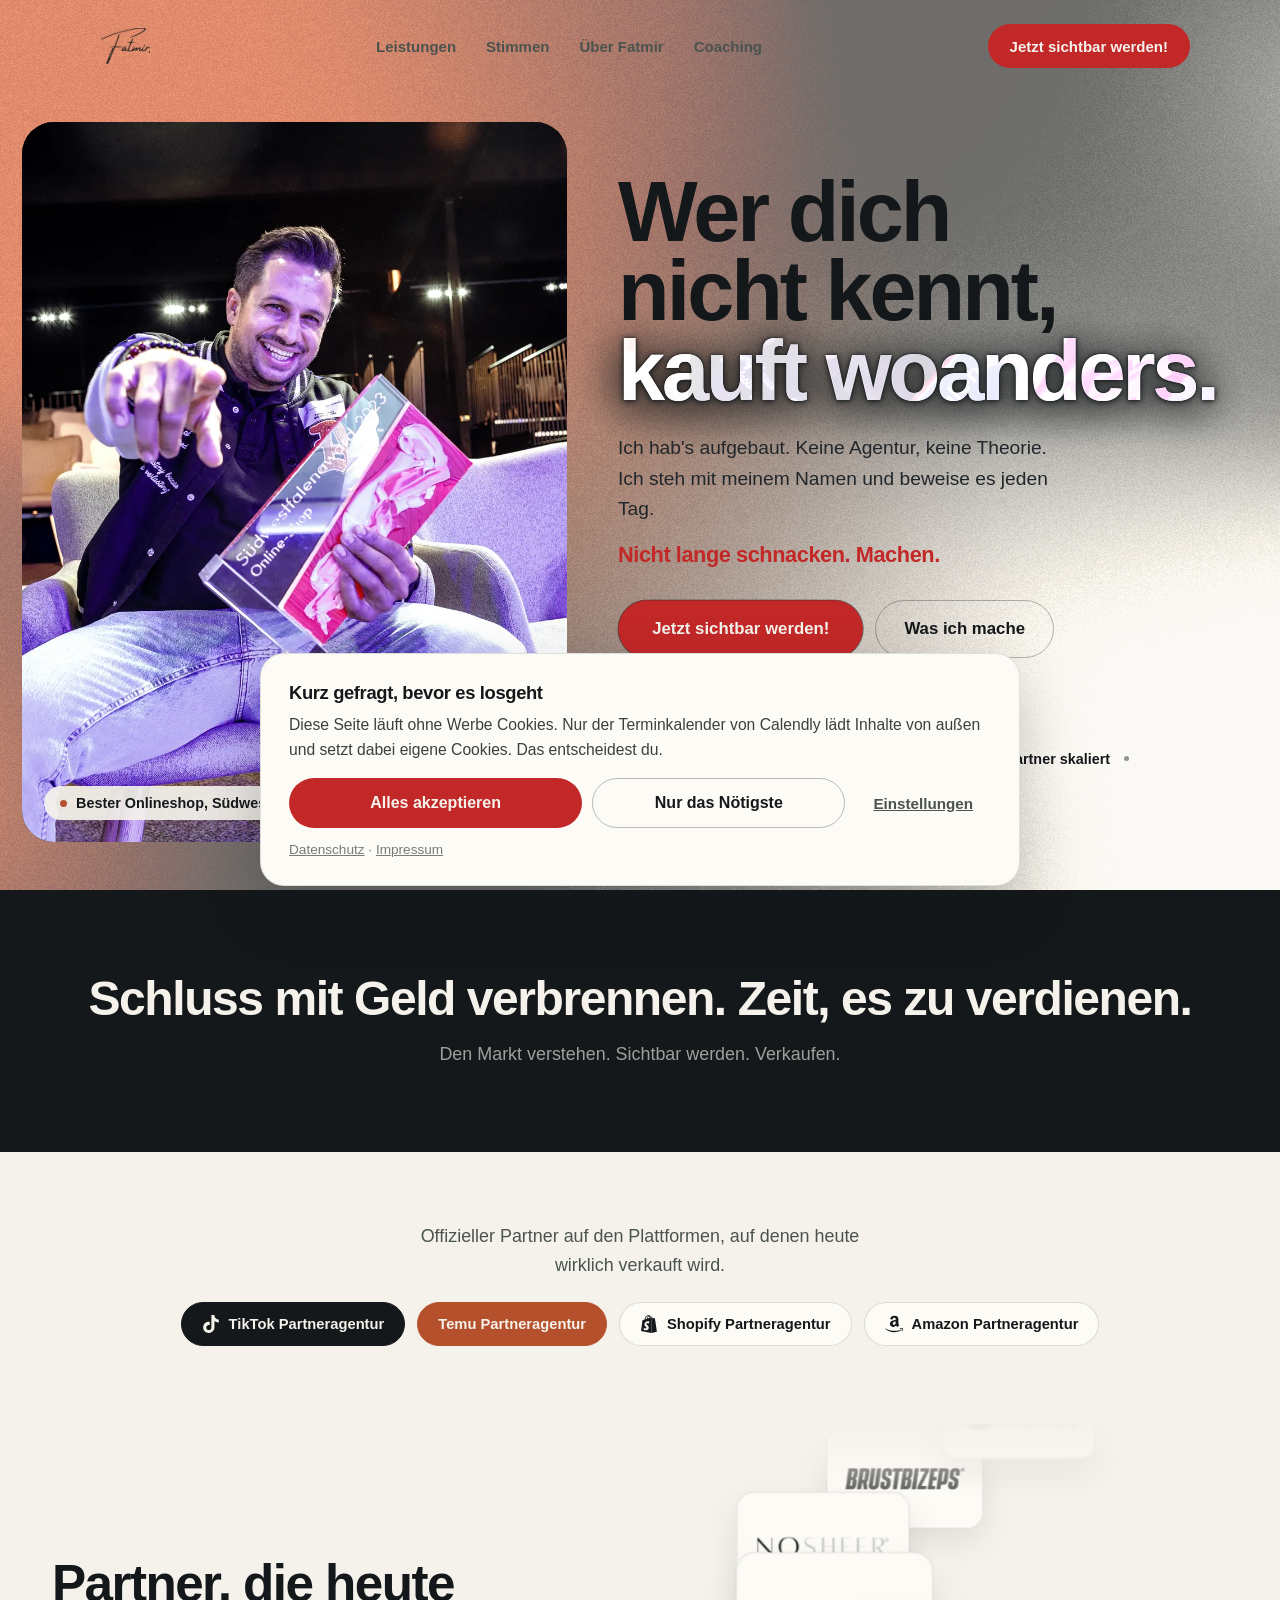
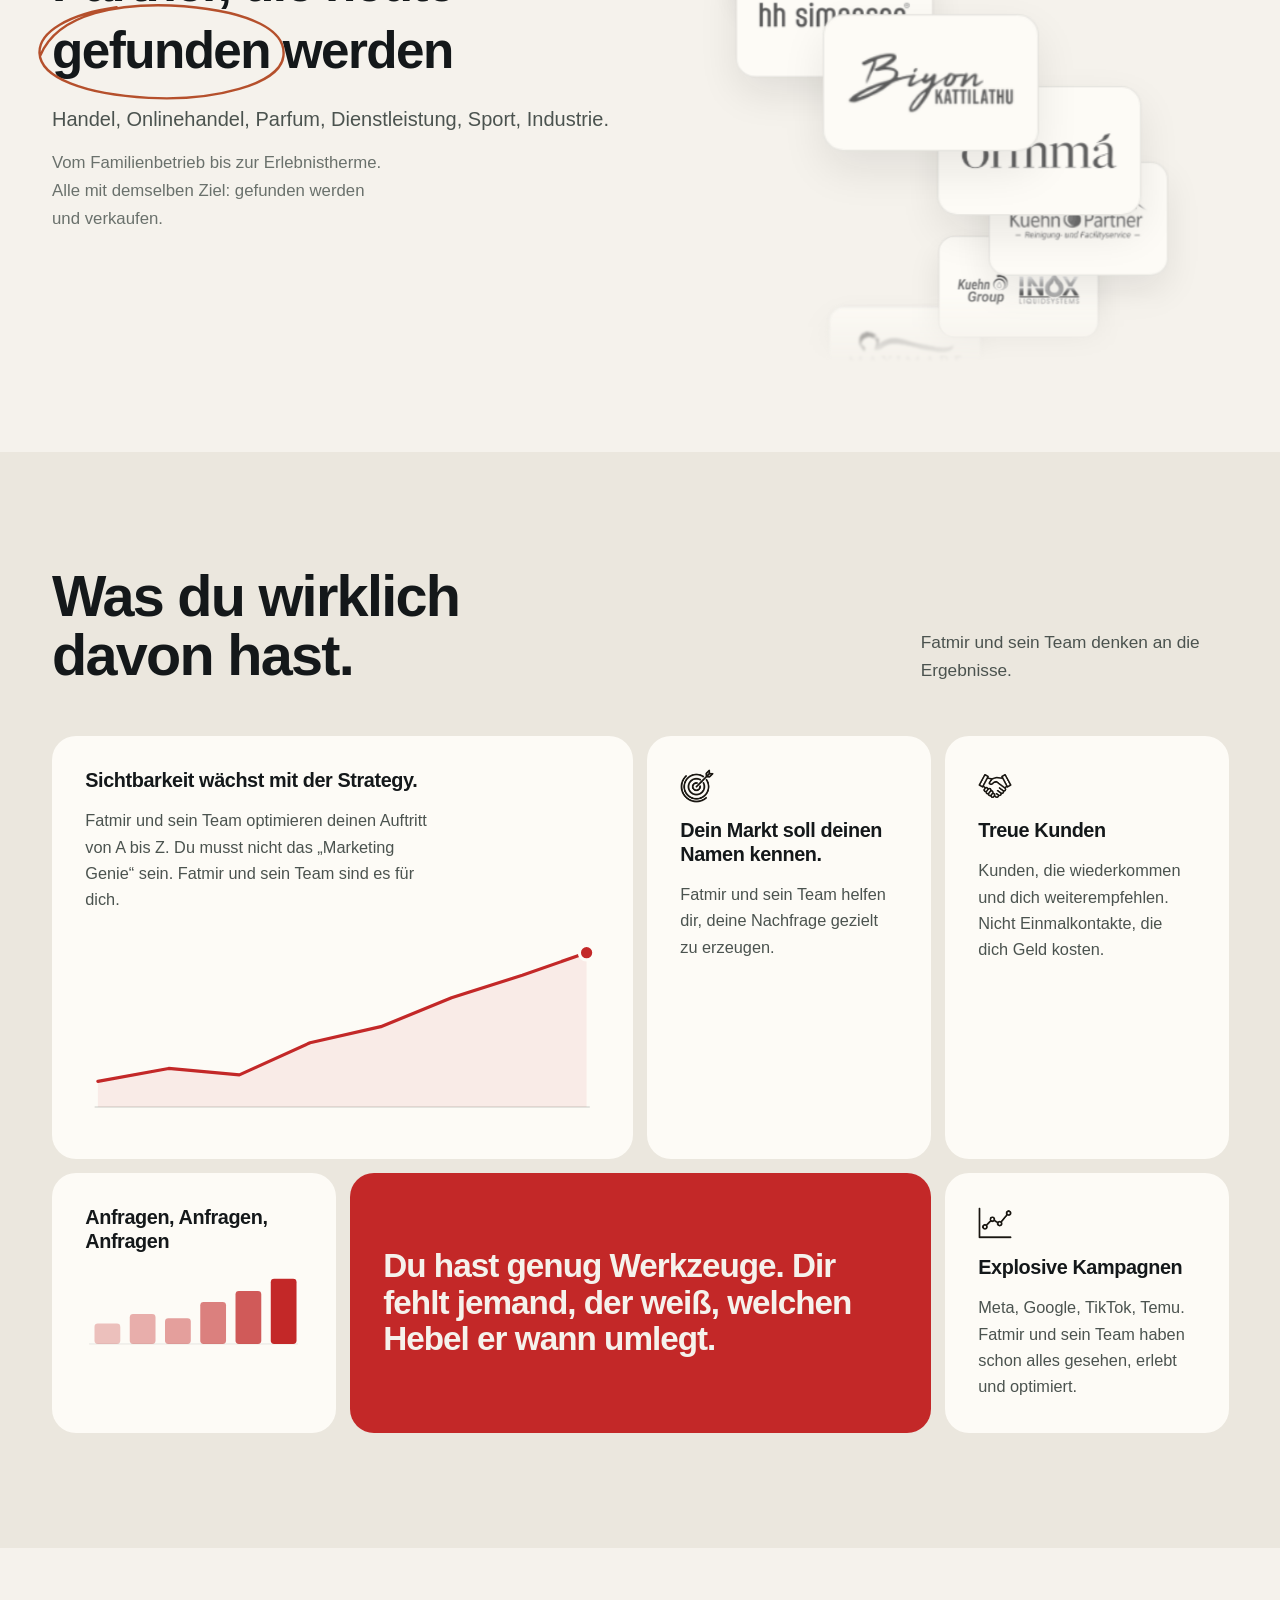
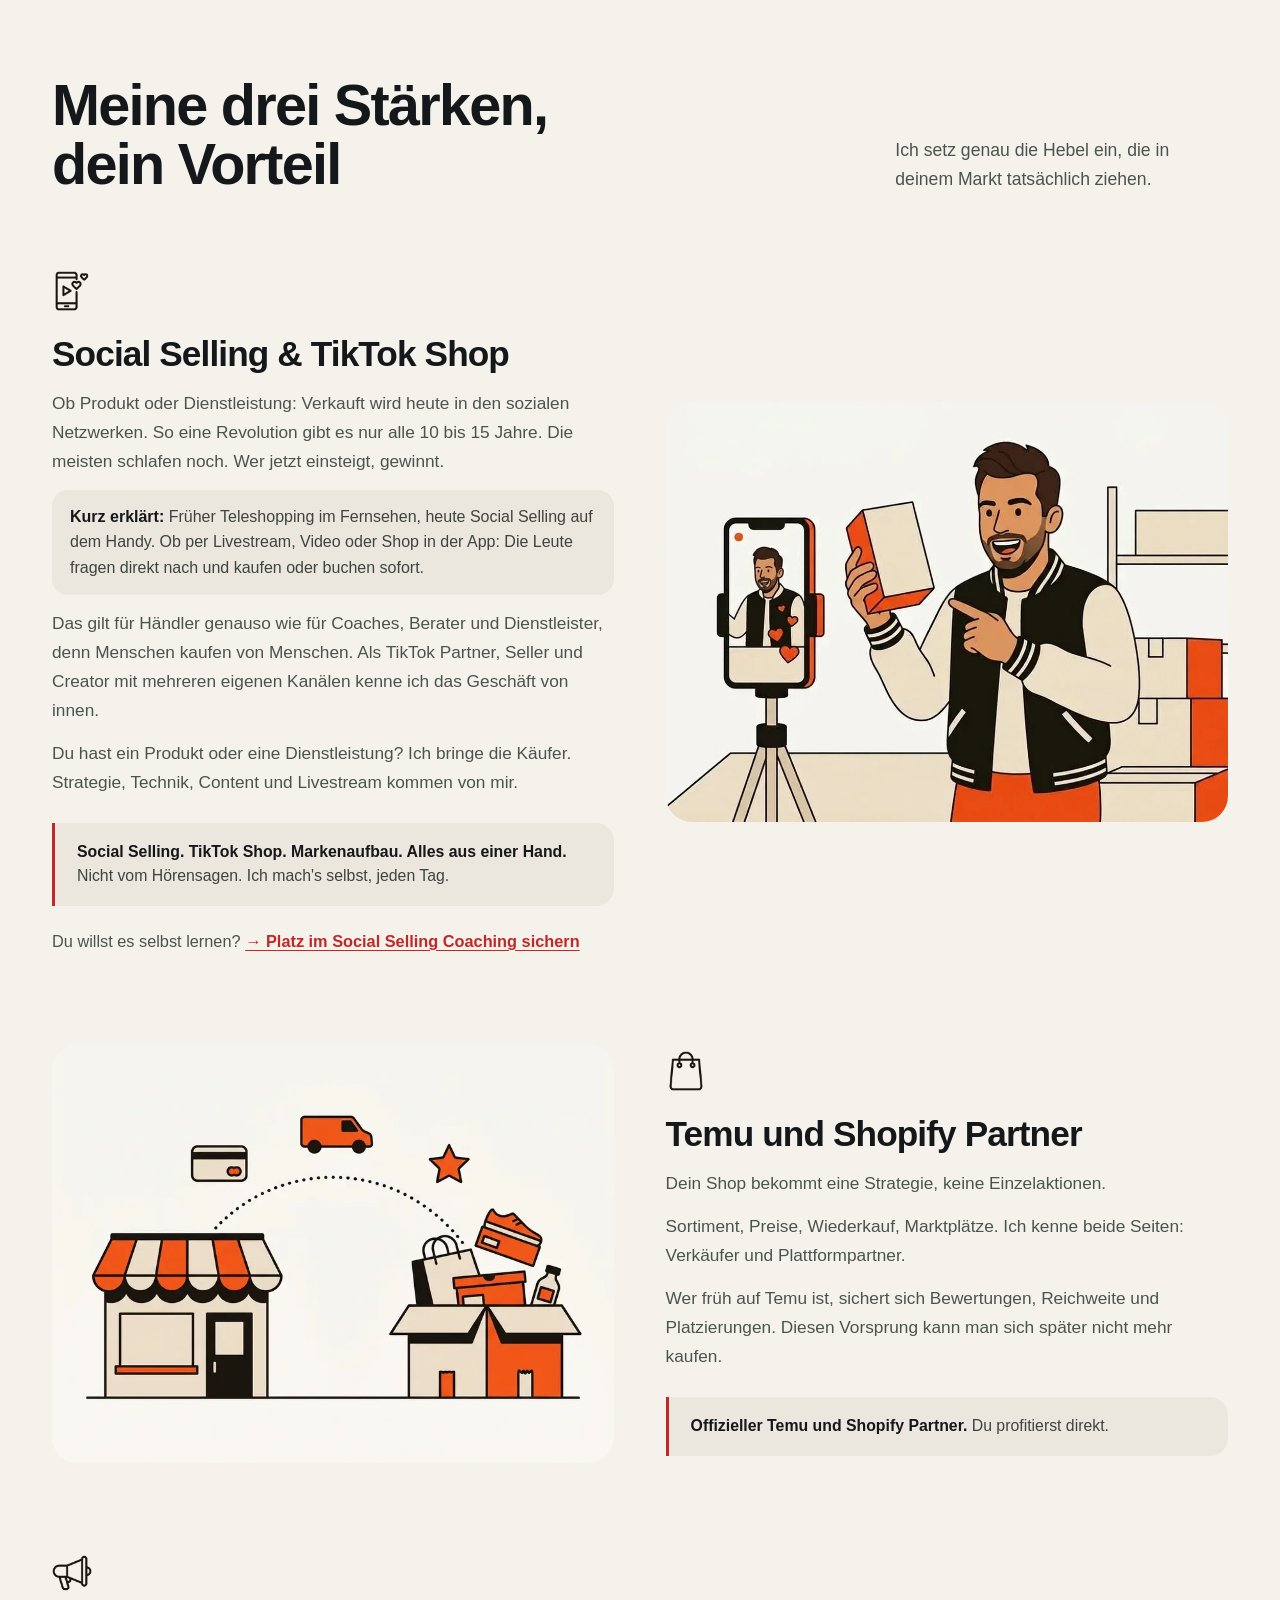
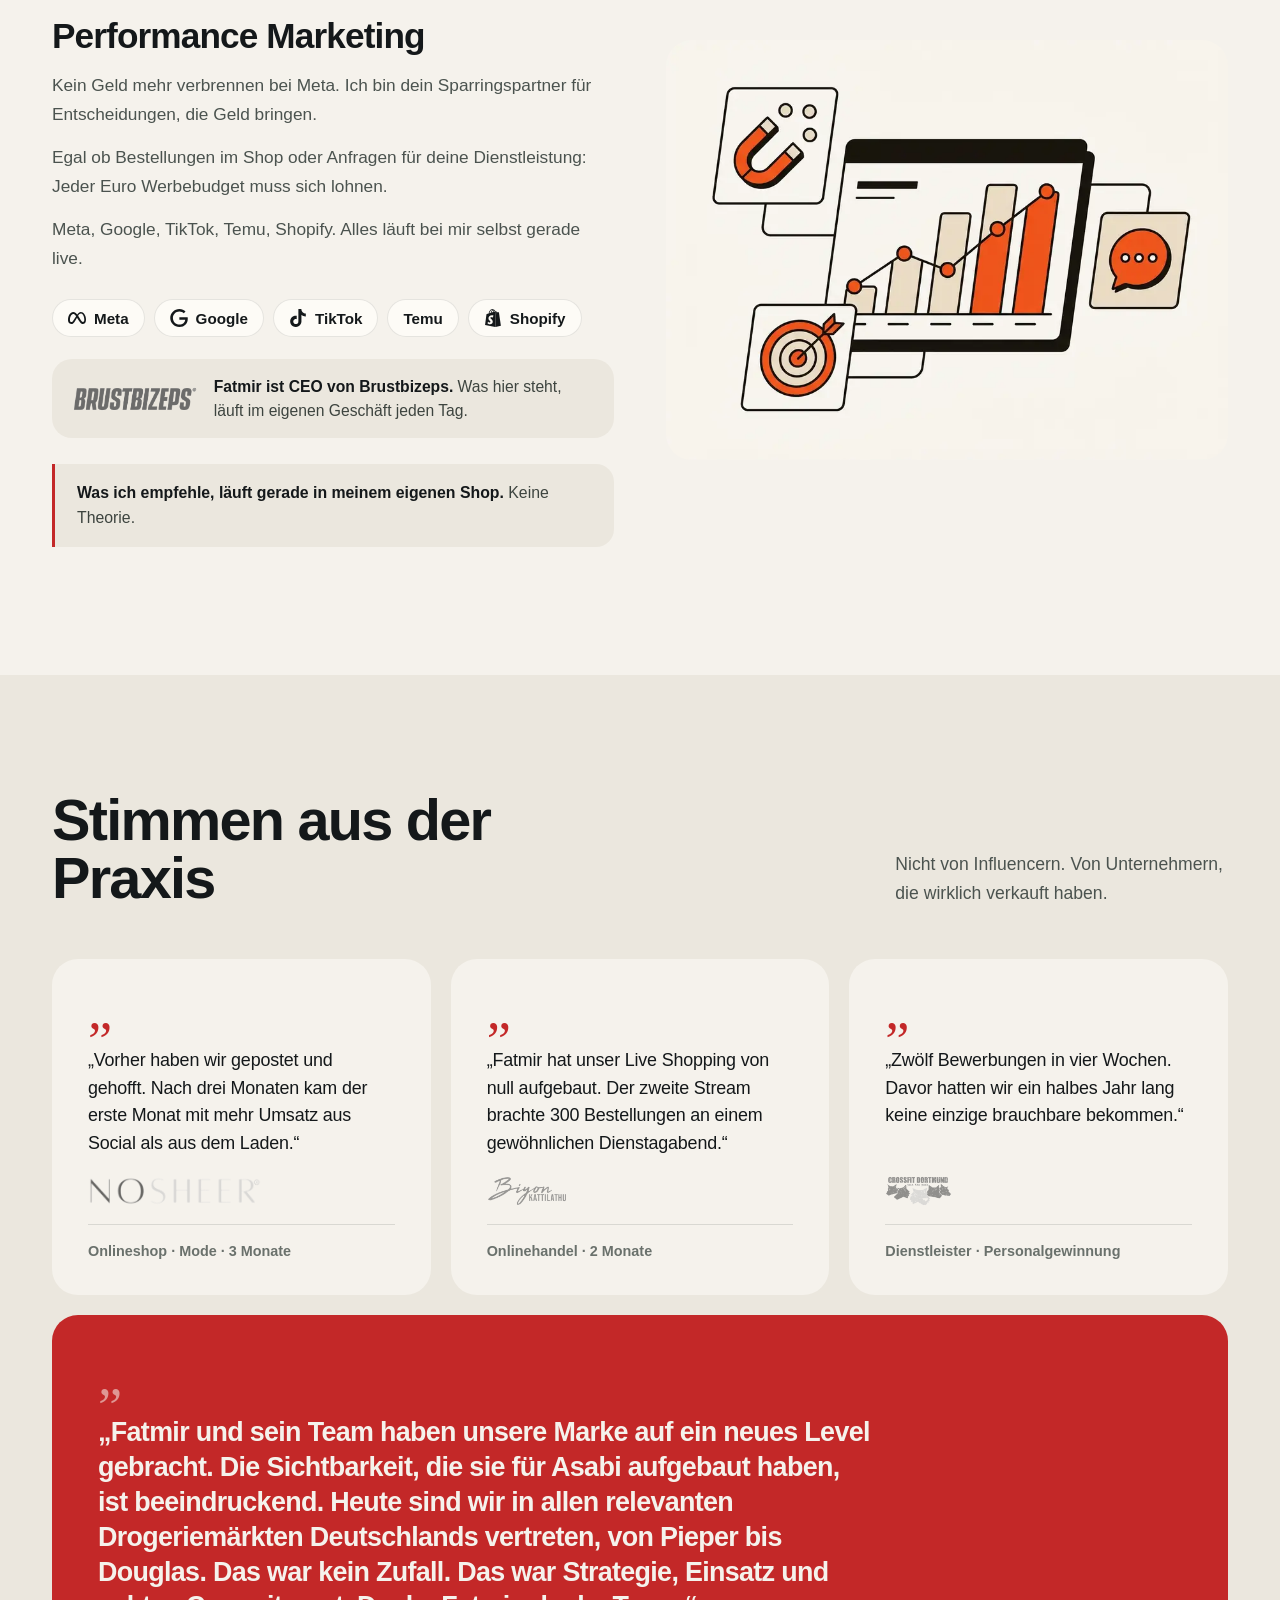
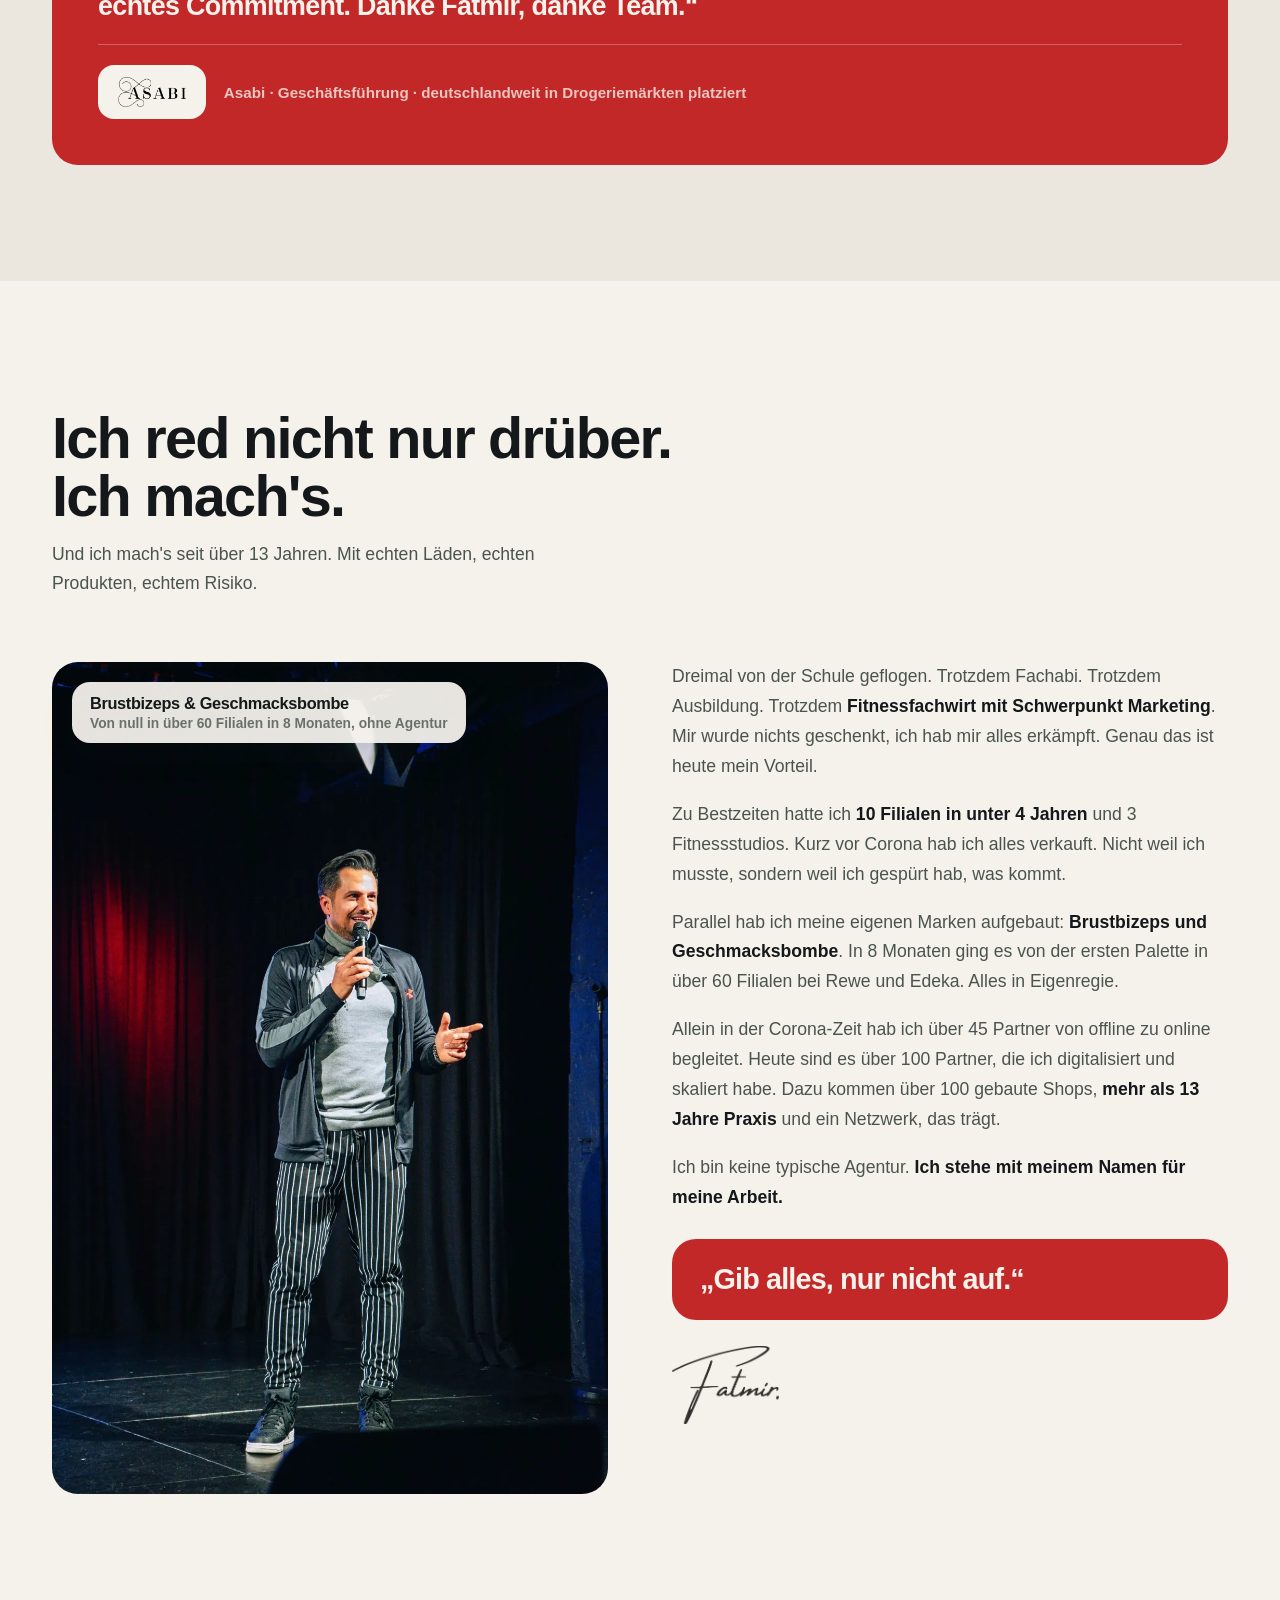
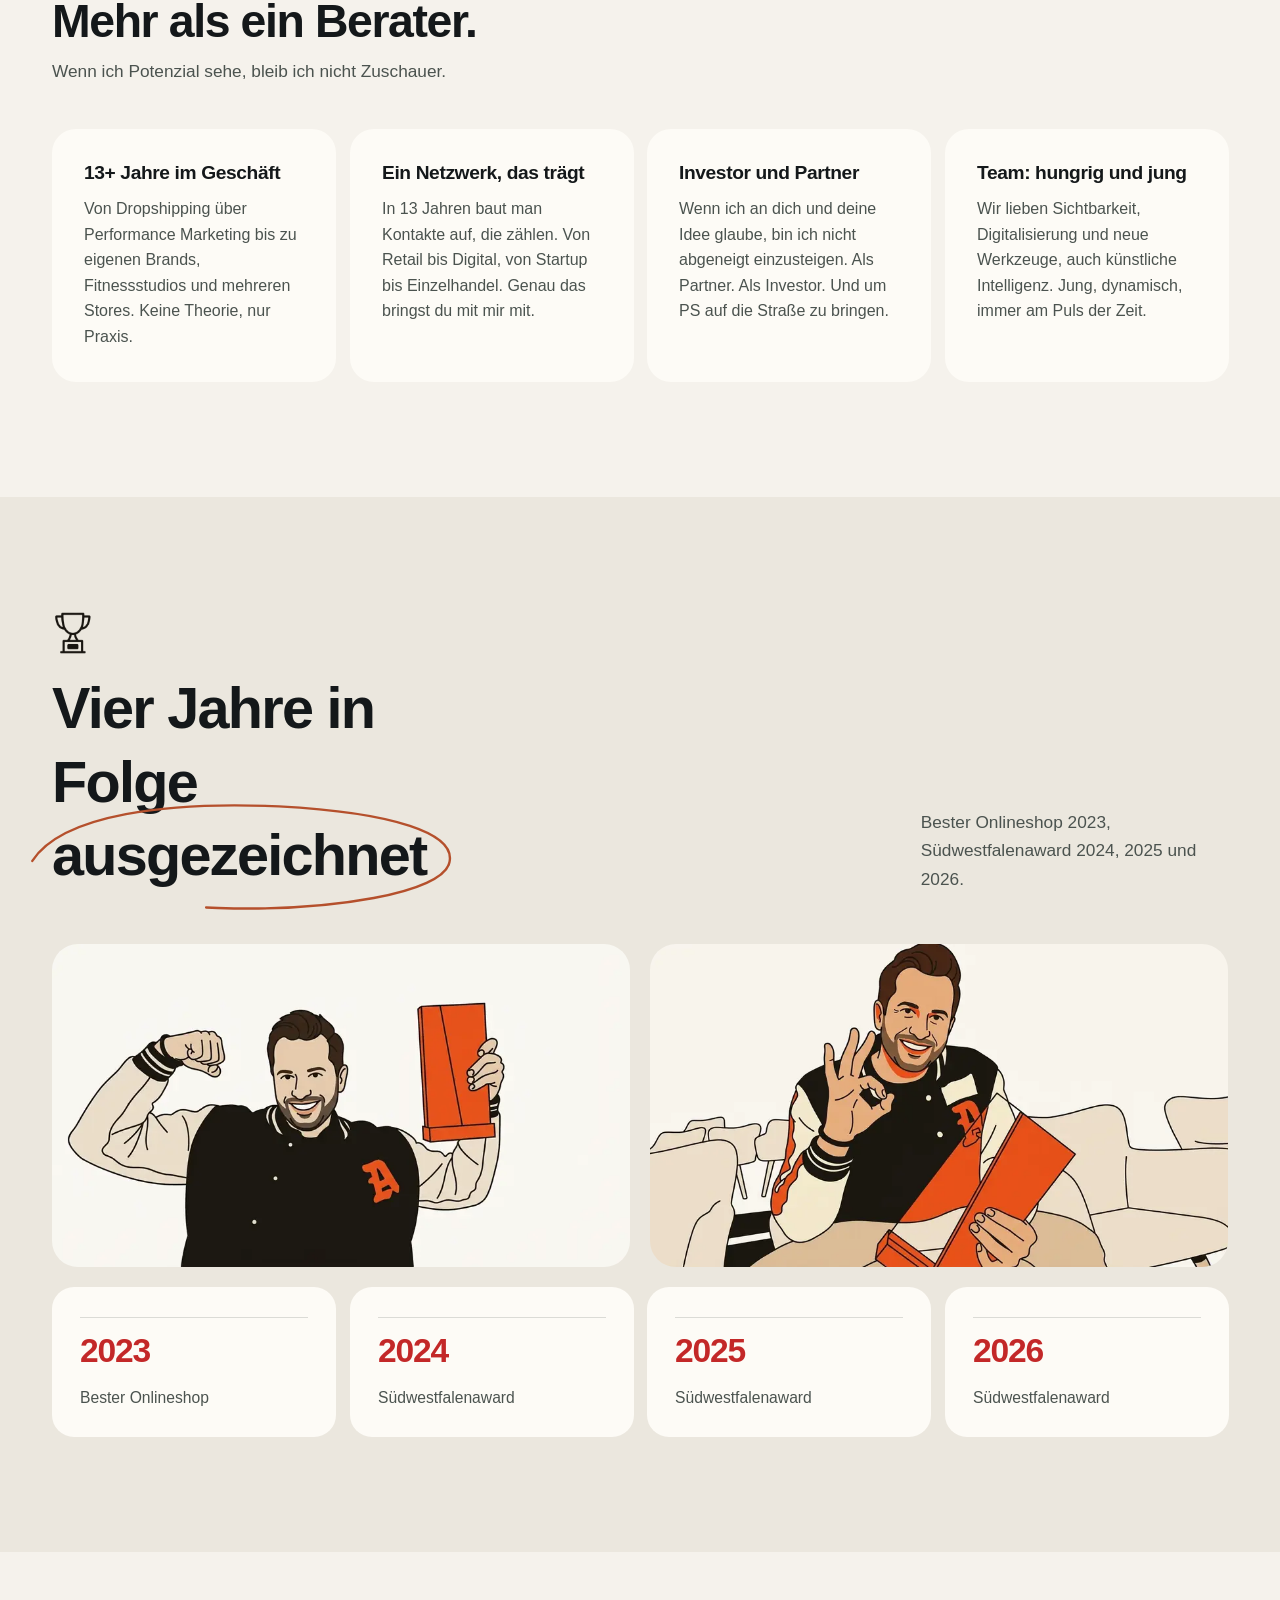
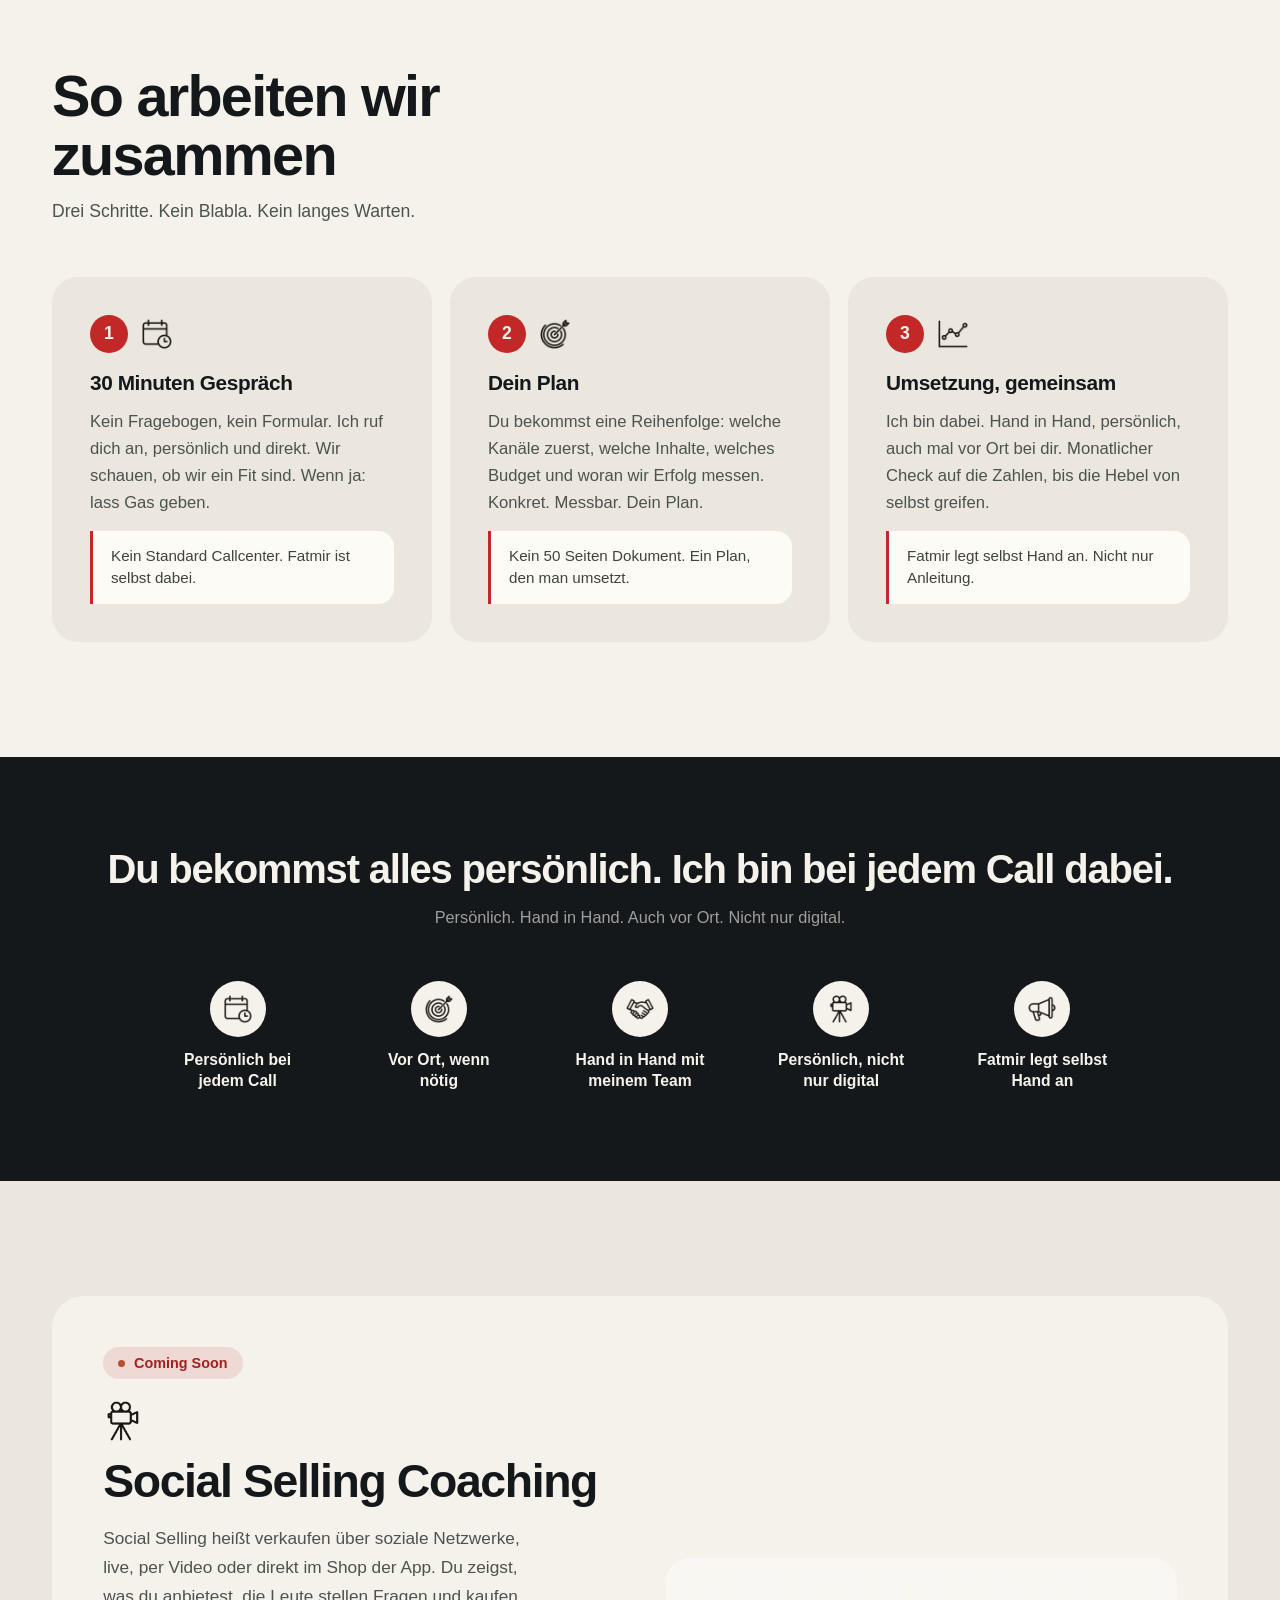
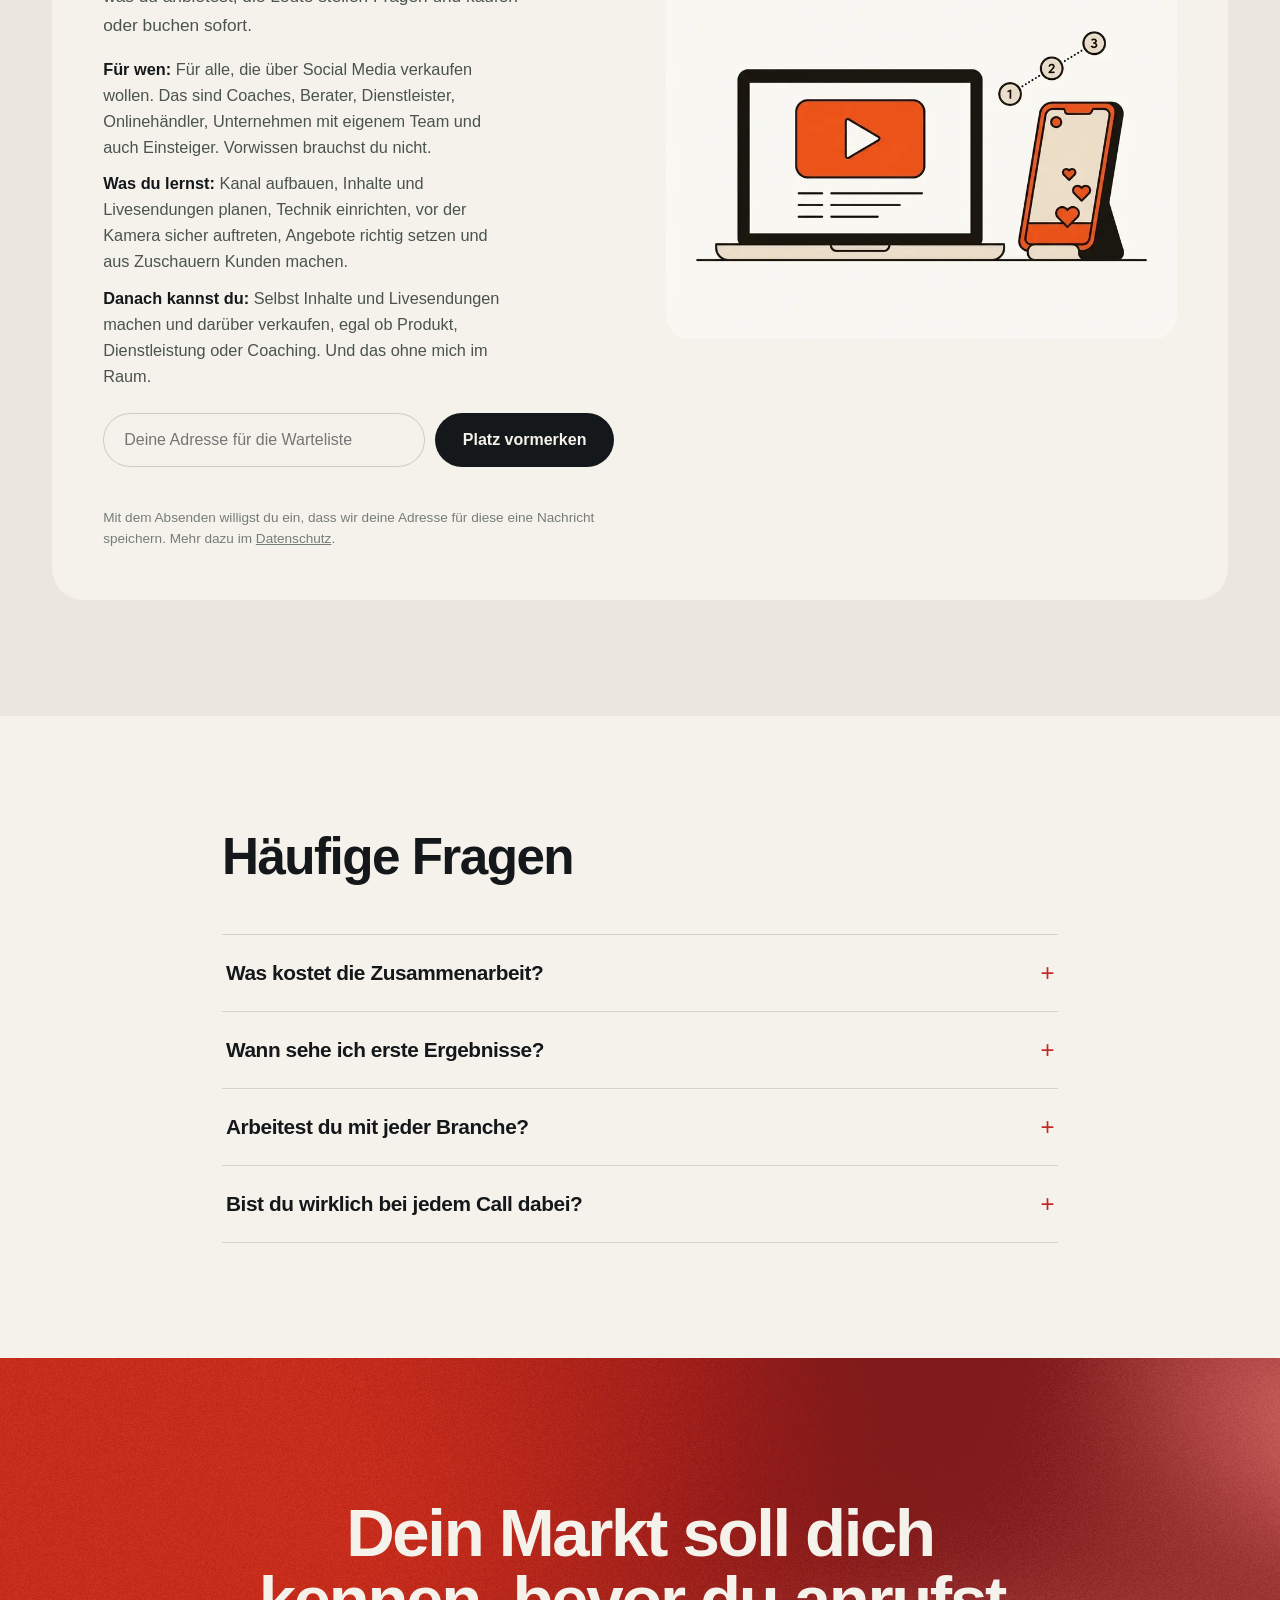
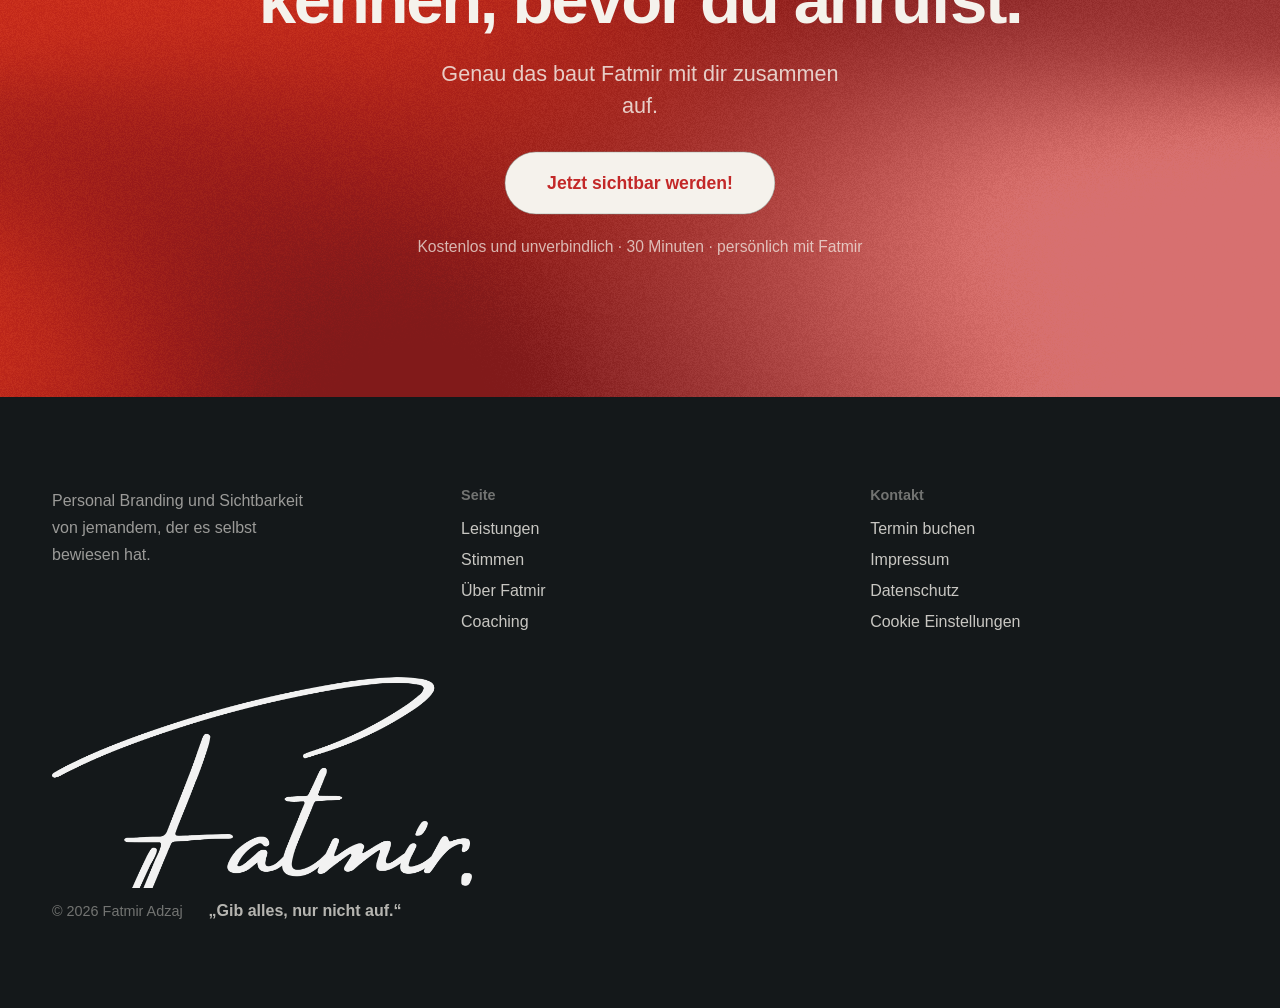
==== commit c78a6aba: "feat: Alternativseite /neu/ als Vorschau zum Verschicken Neu.dc.html baut nach docs/neu/ (noindex, n" ====
--- a/docs/index.html
+++ b/docs/index.html
@@ -26,7 +26,7 @@
 <meta name="theme-color" content="#F5F2EC">
 <link rel="icon" href="assets/favicon.png">
 <link rel="apple-touch-icon" href="assets/favicon.png">
-<link rel="preload" as="font" type="font/woff2" crossorigin href="/assets/fonts/BricolageGrotesque-700-latin.woff2">
+<link rel="preload" as="font" type="font/woff2" crossorigin href="/assets/fonts/BricolageGrotesque-500-latin.woff2">
 <link rel="preload" as="font" type="font/woff2" crossorigin href="/assets/fonts/Karla-400-latin.woff2">
 <style>@font-face {
   font-family: 'Bricolage Grotesque';
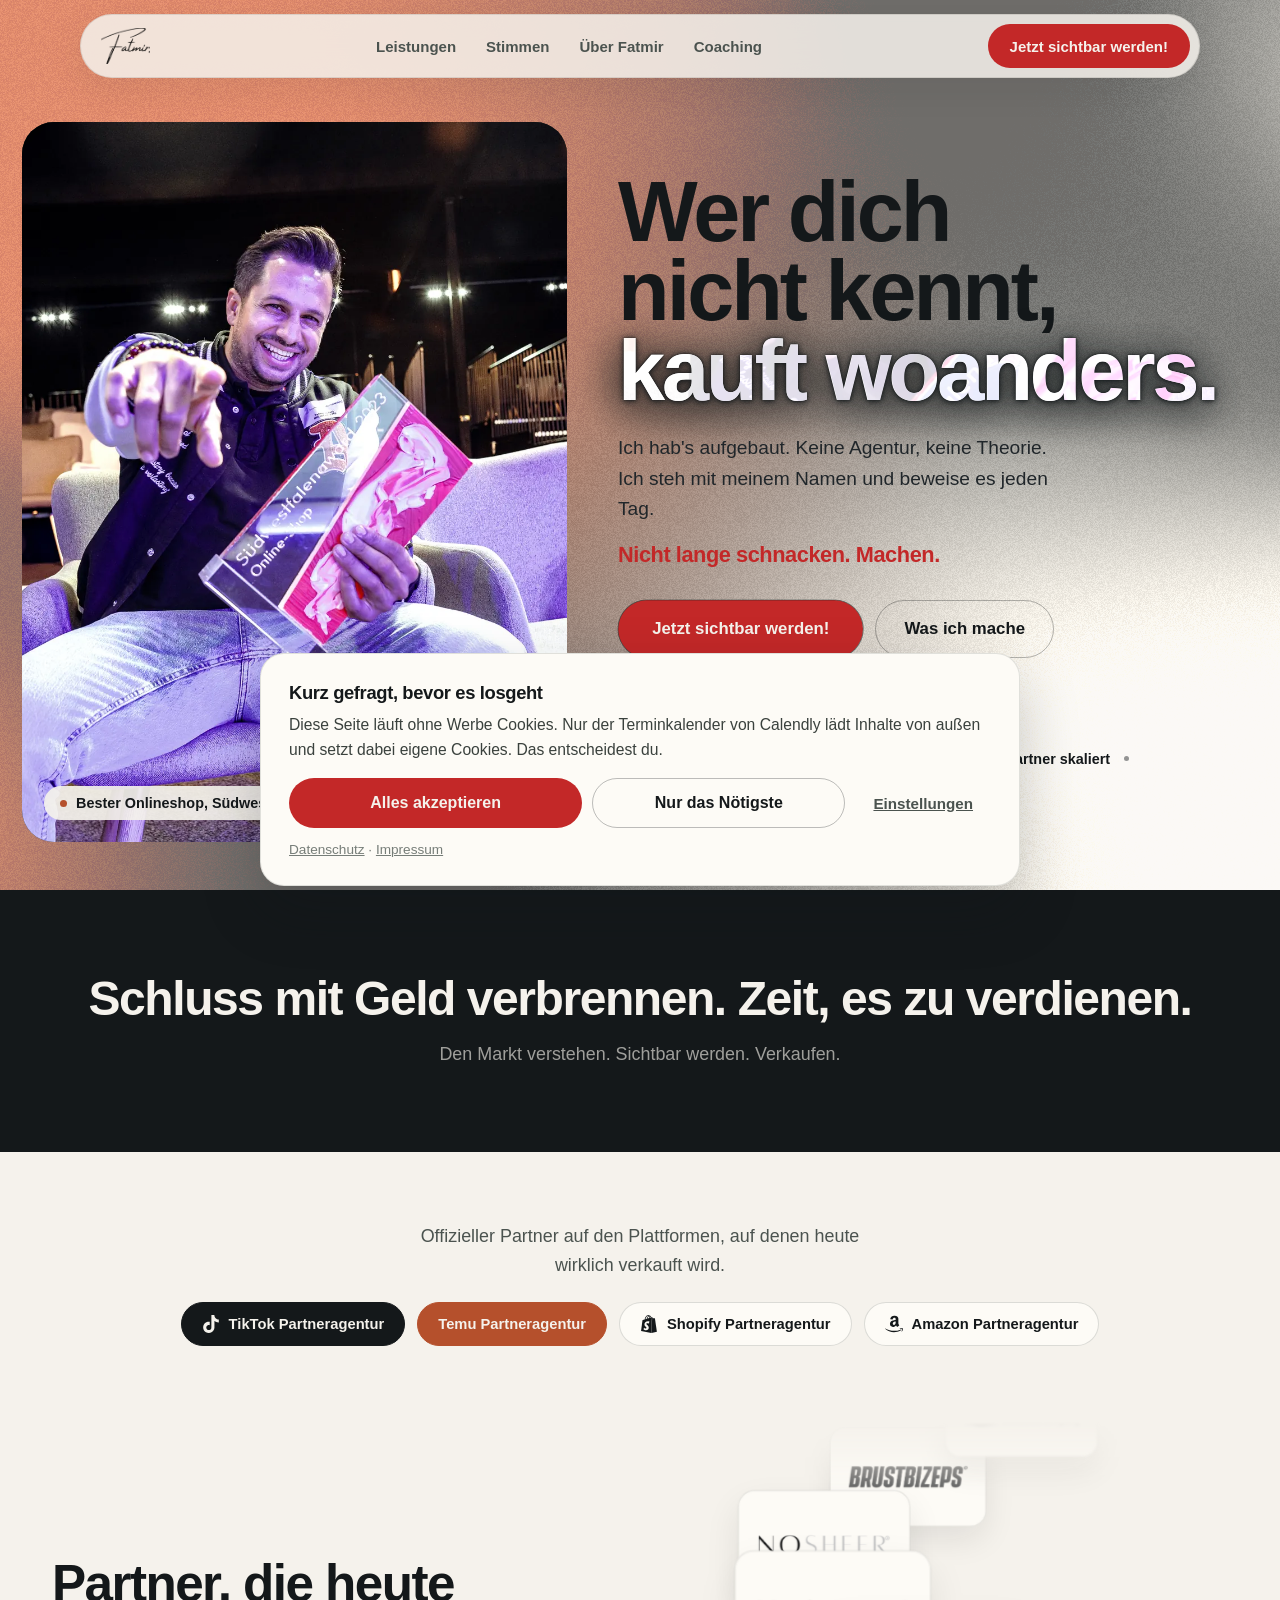
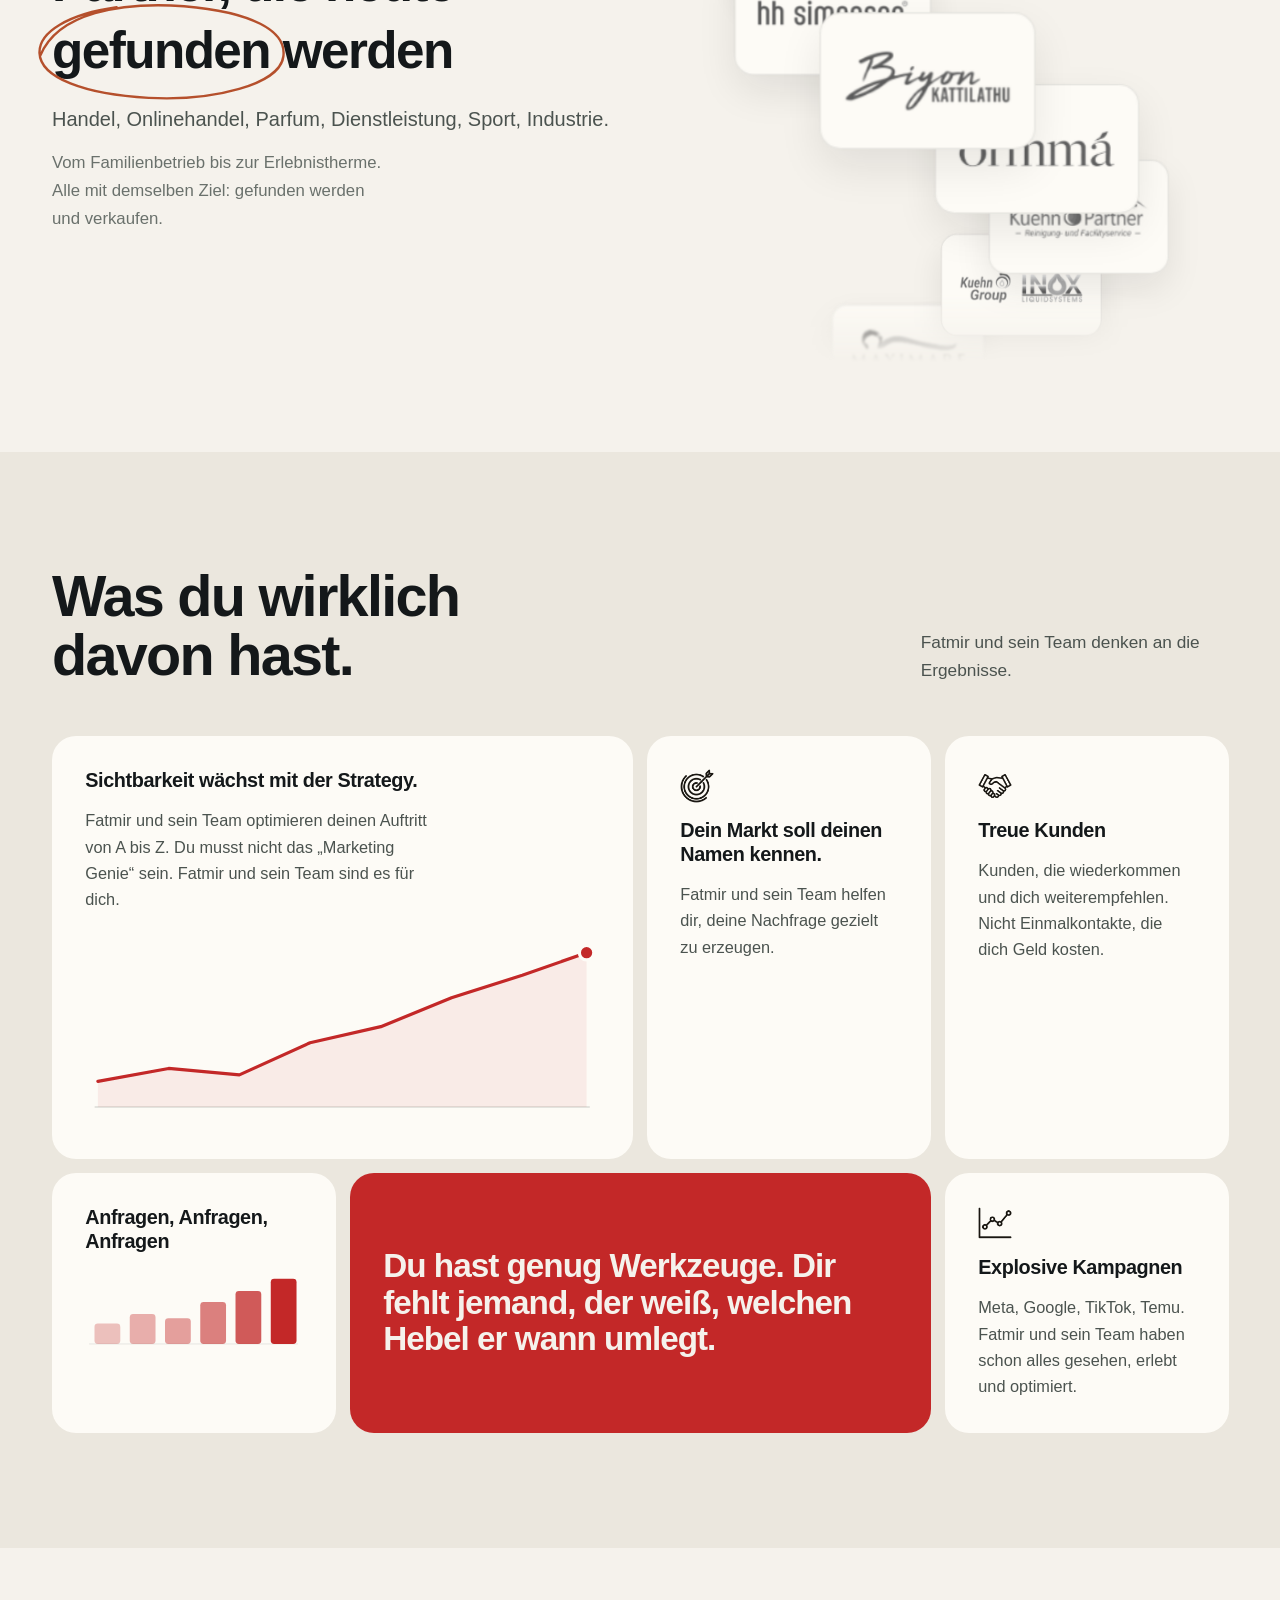
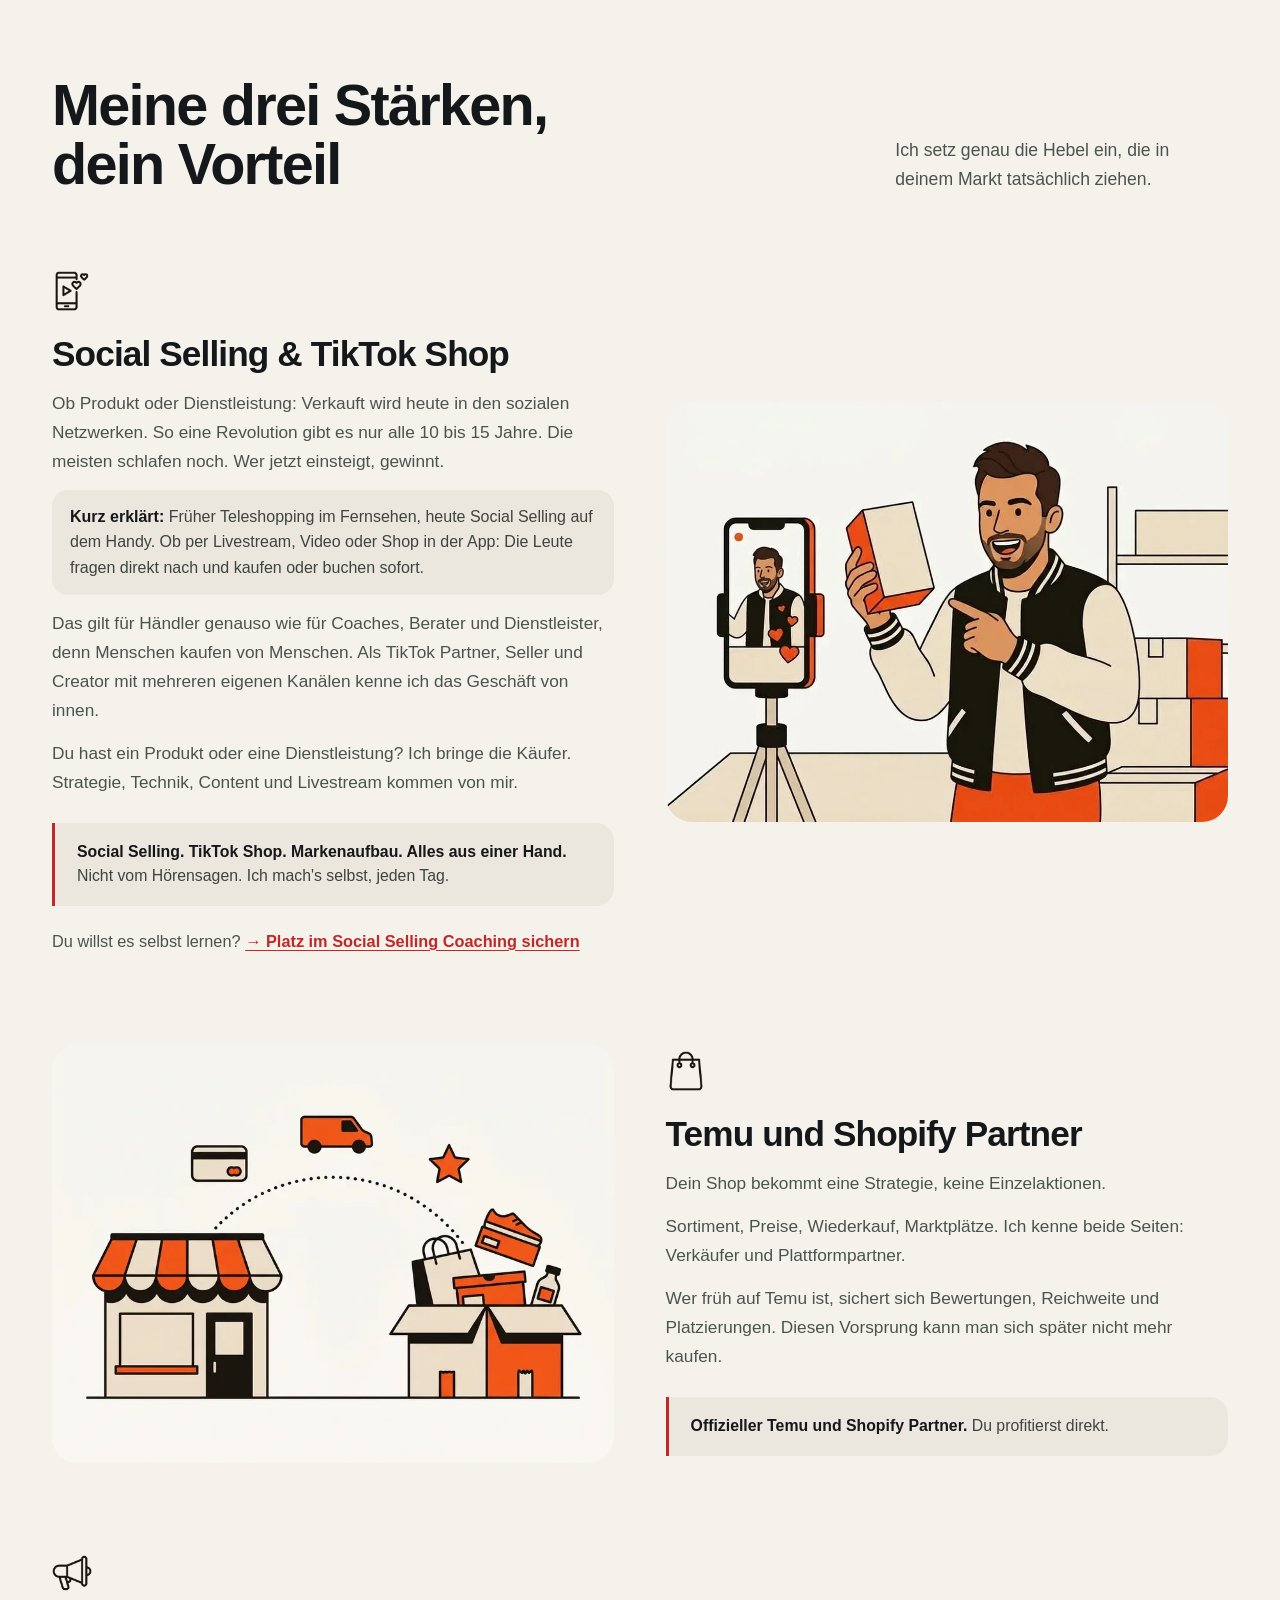
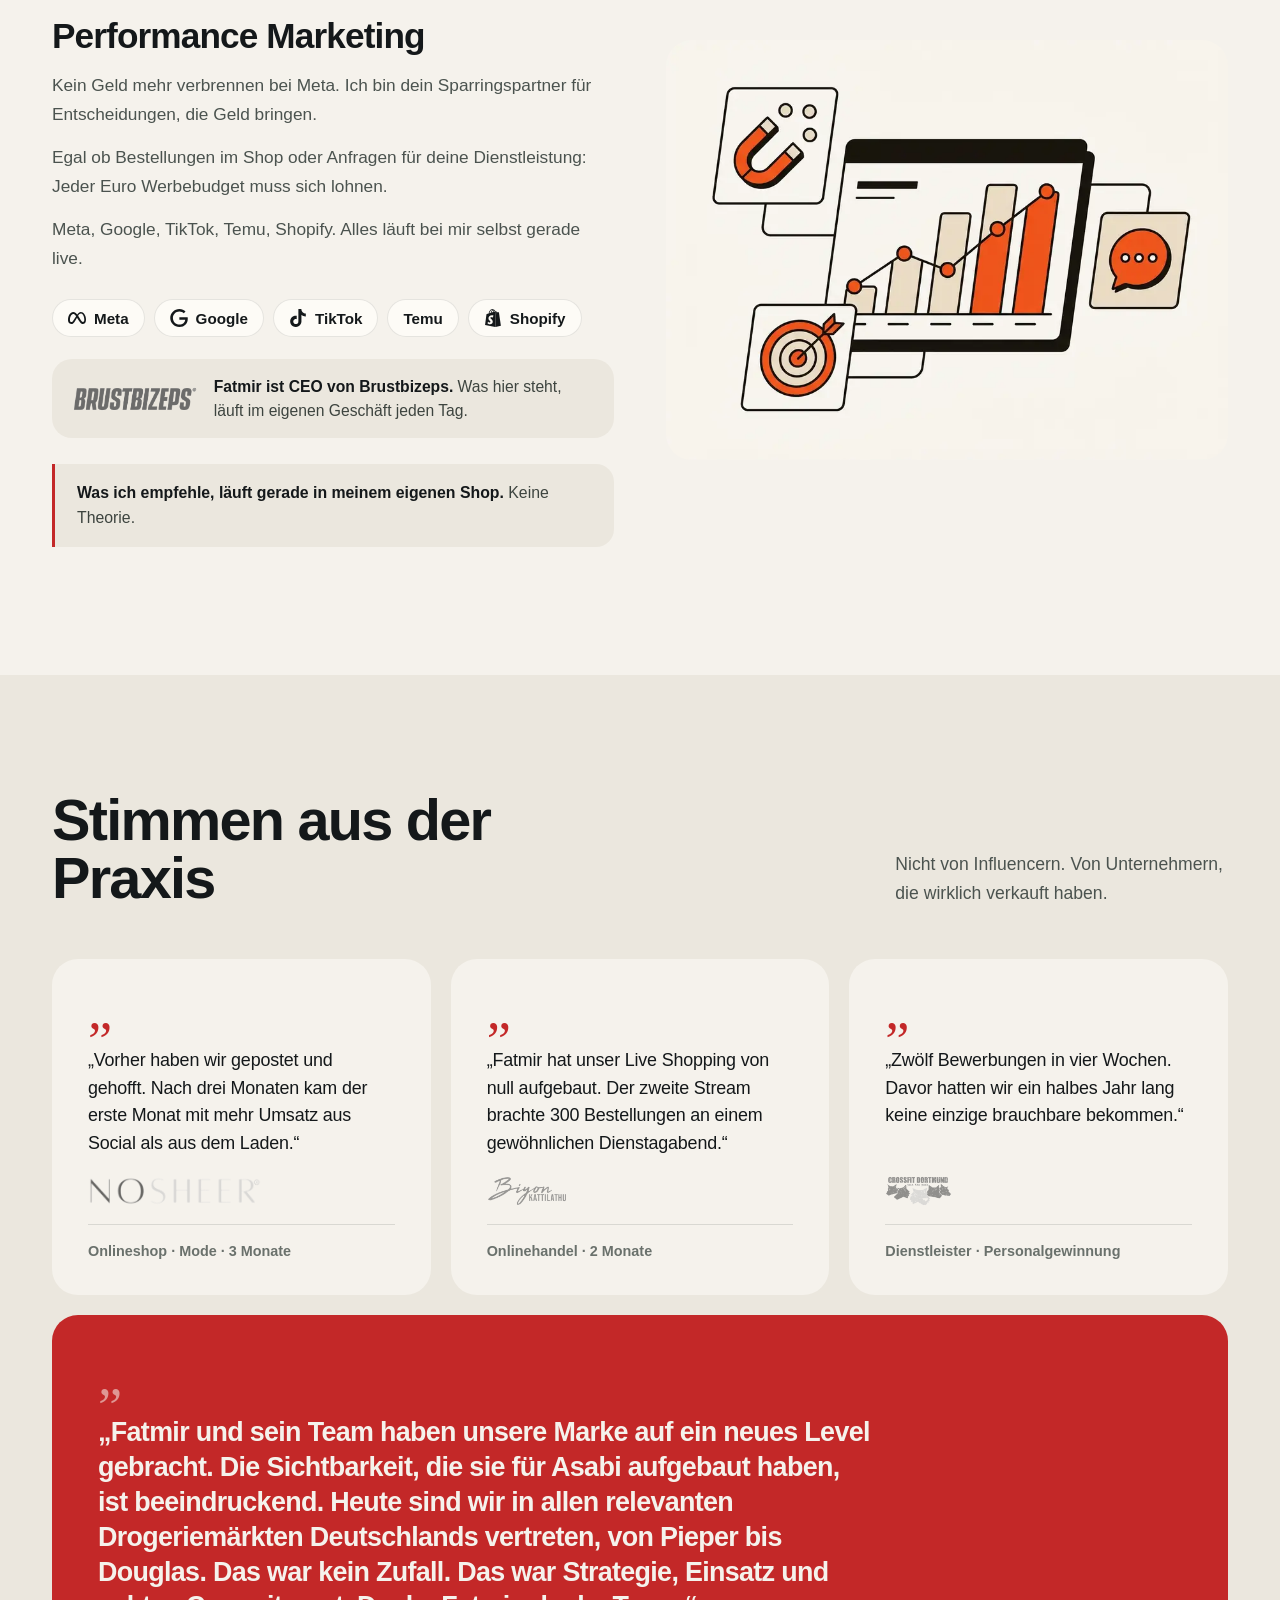
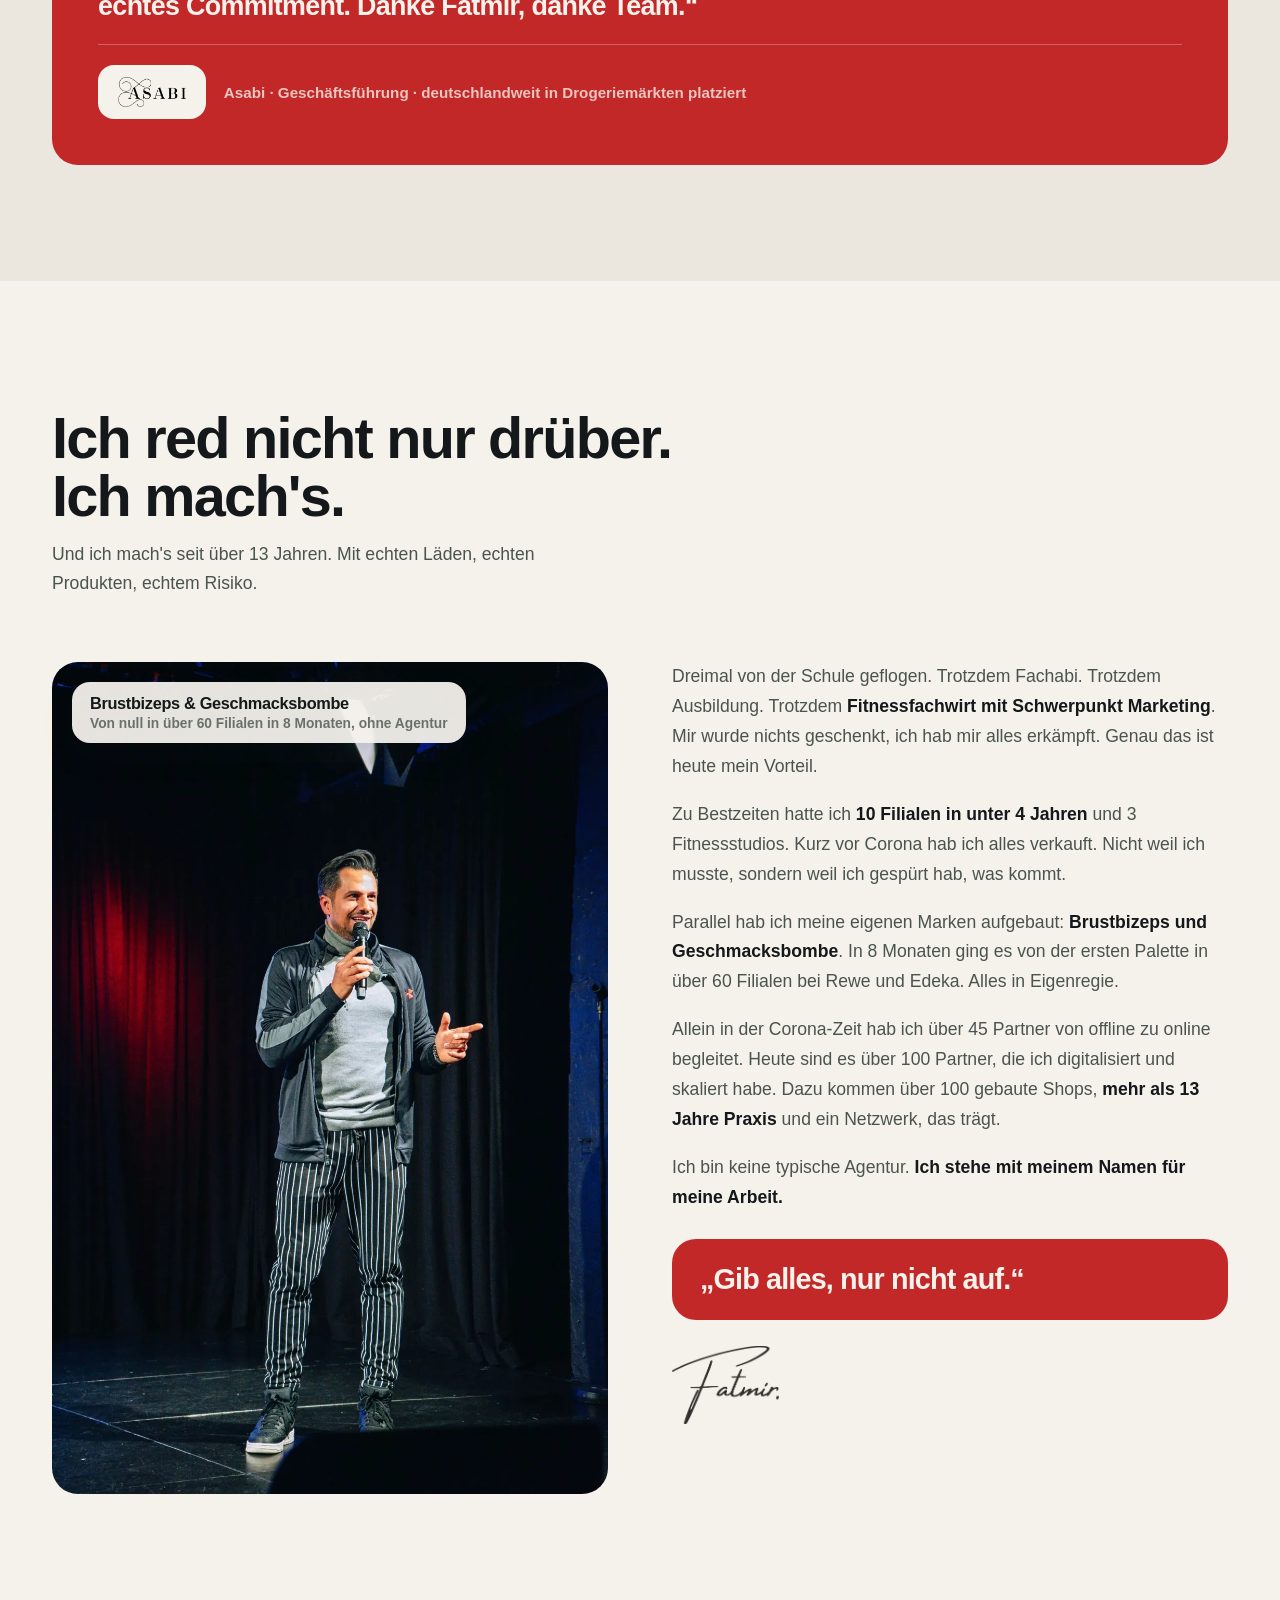
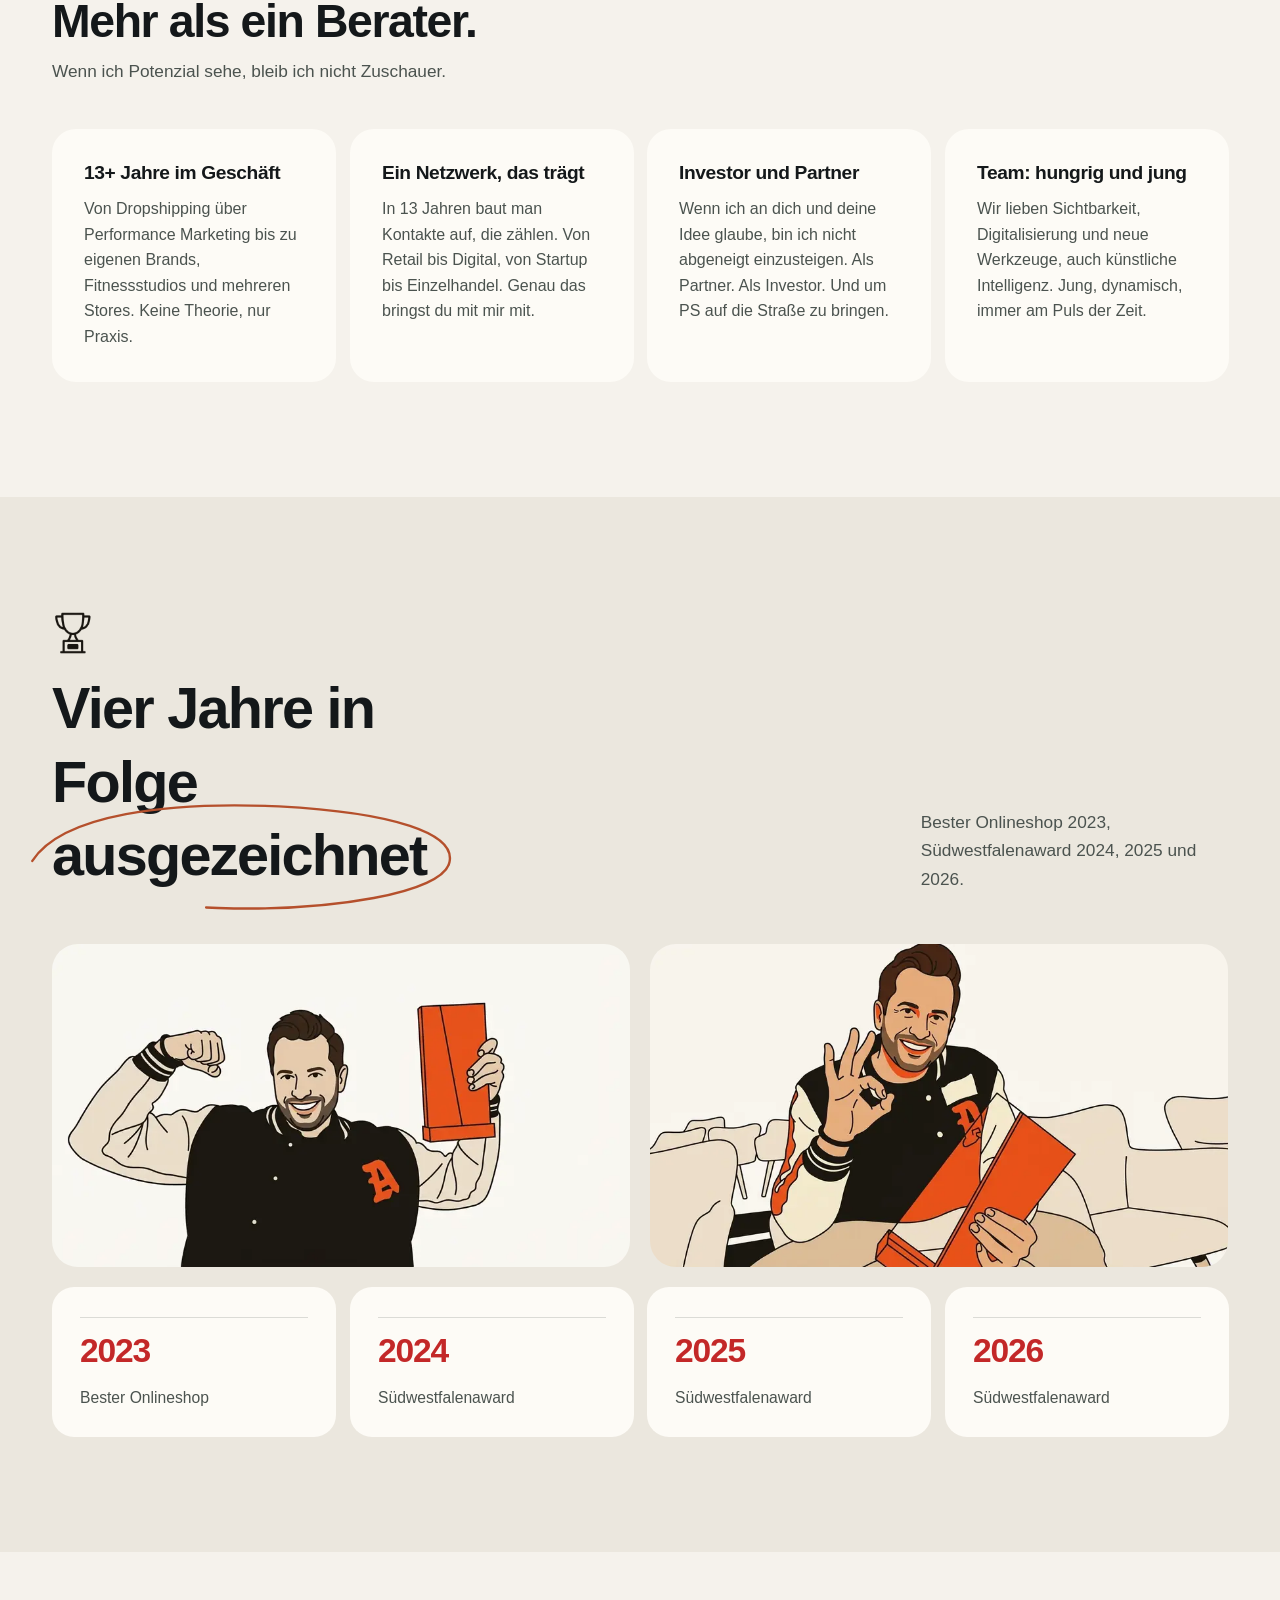
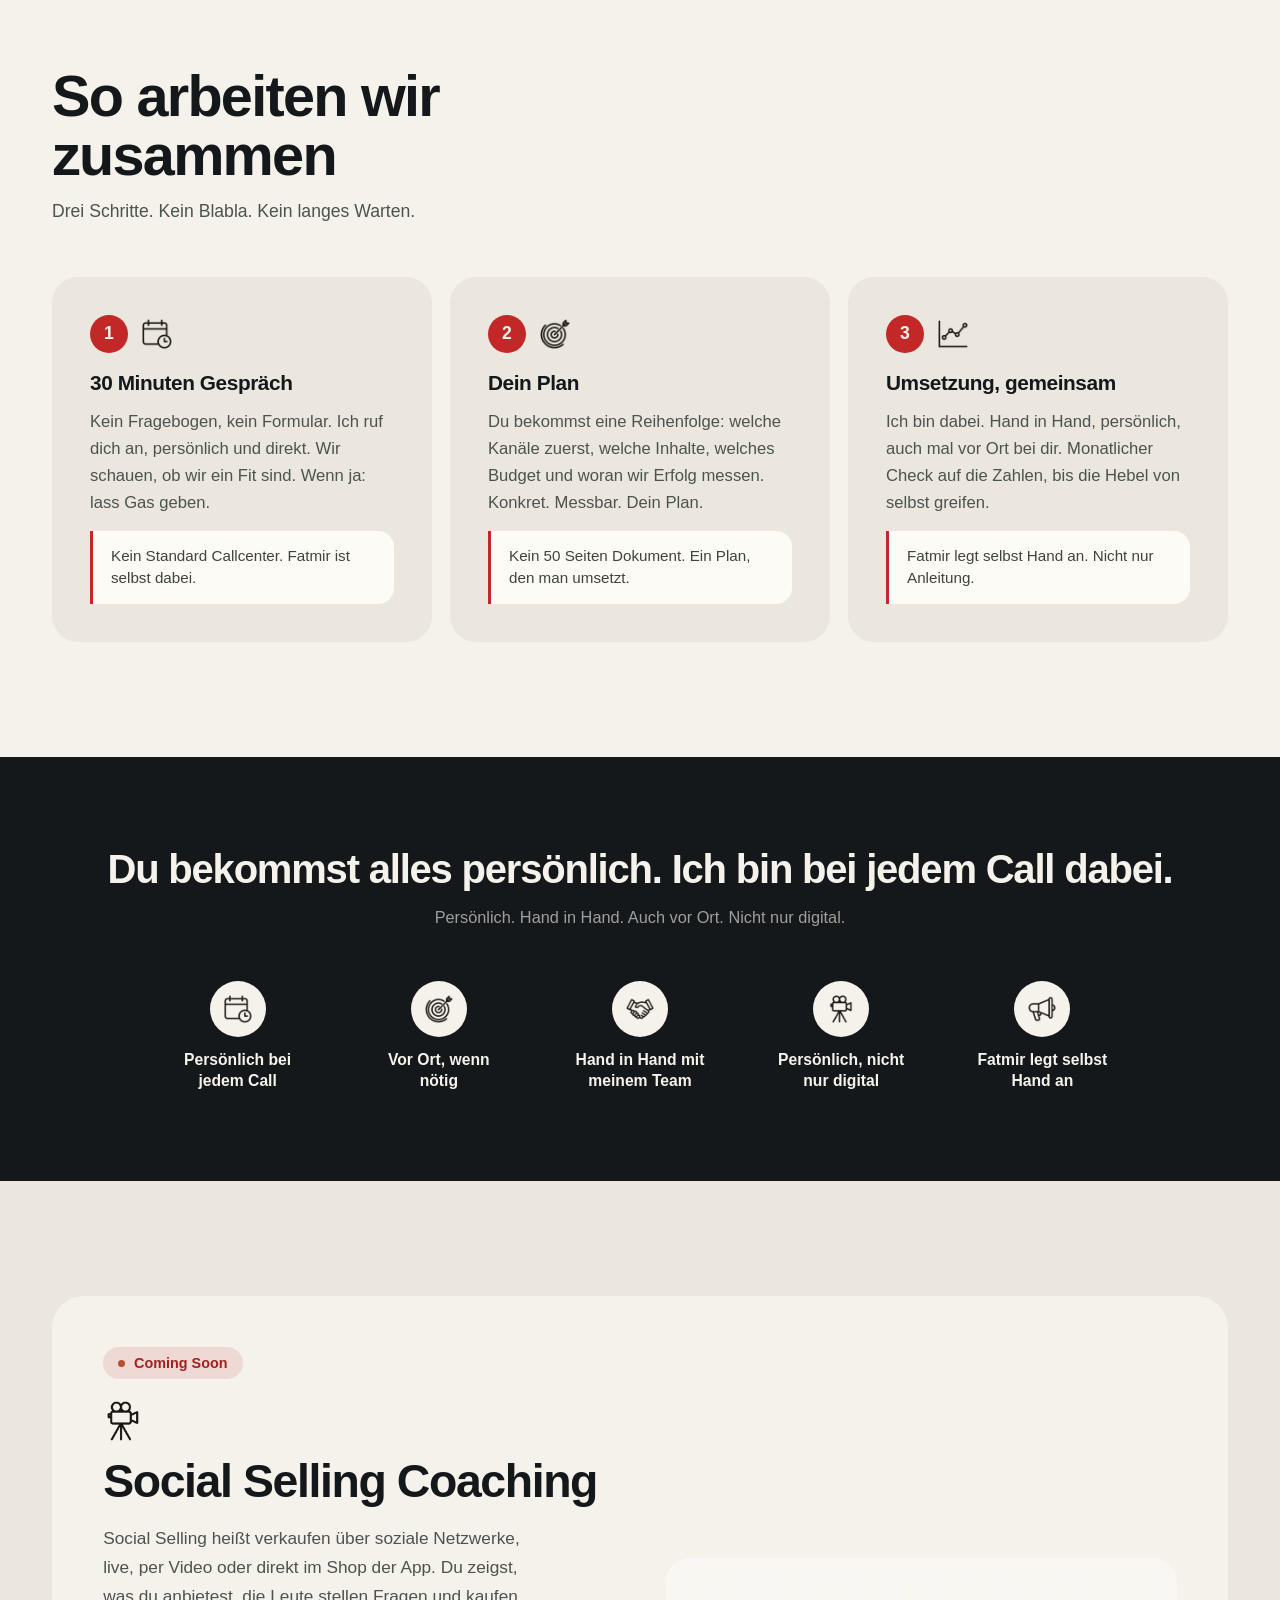
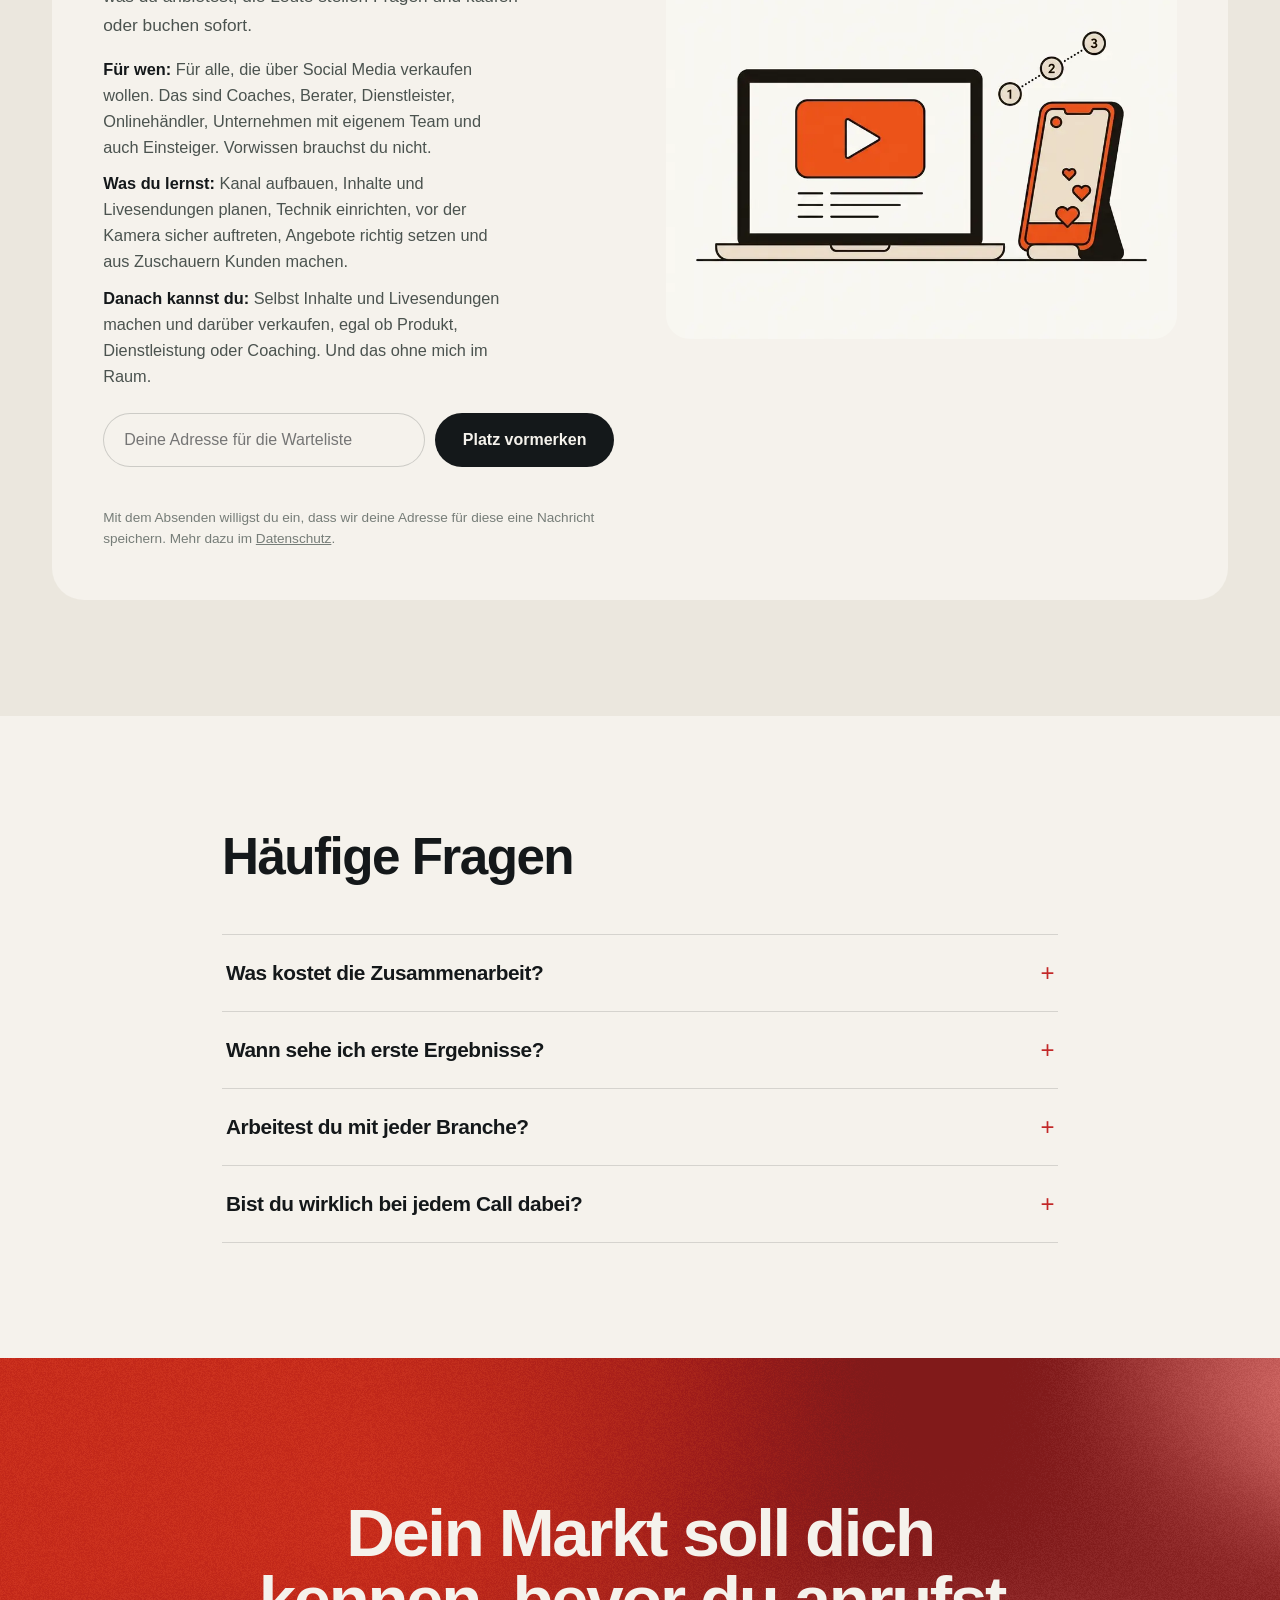
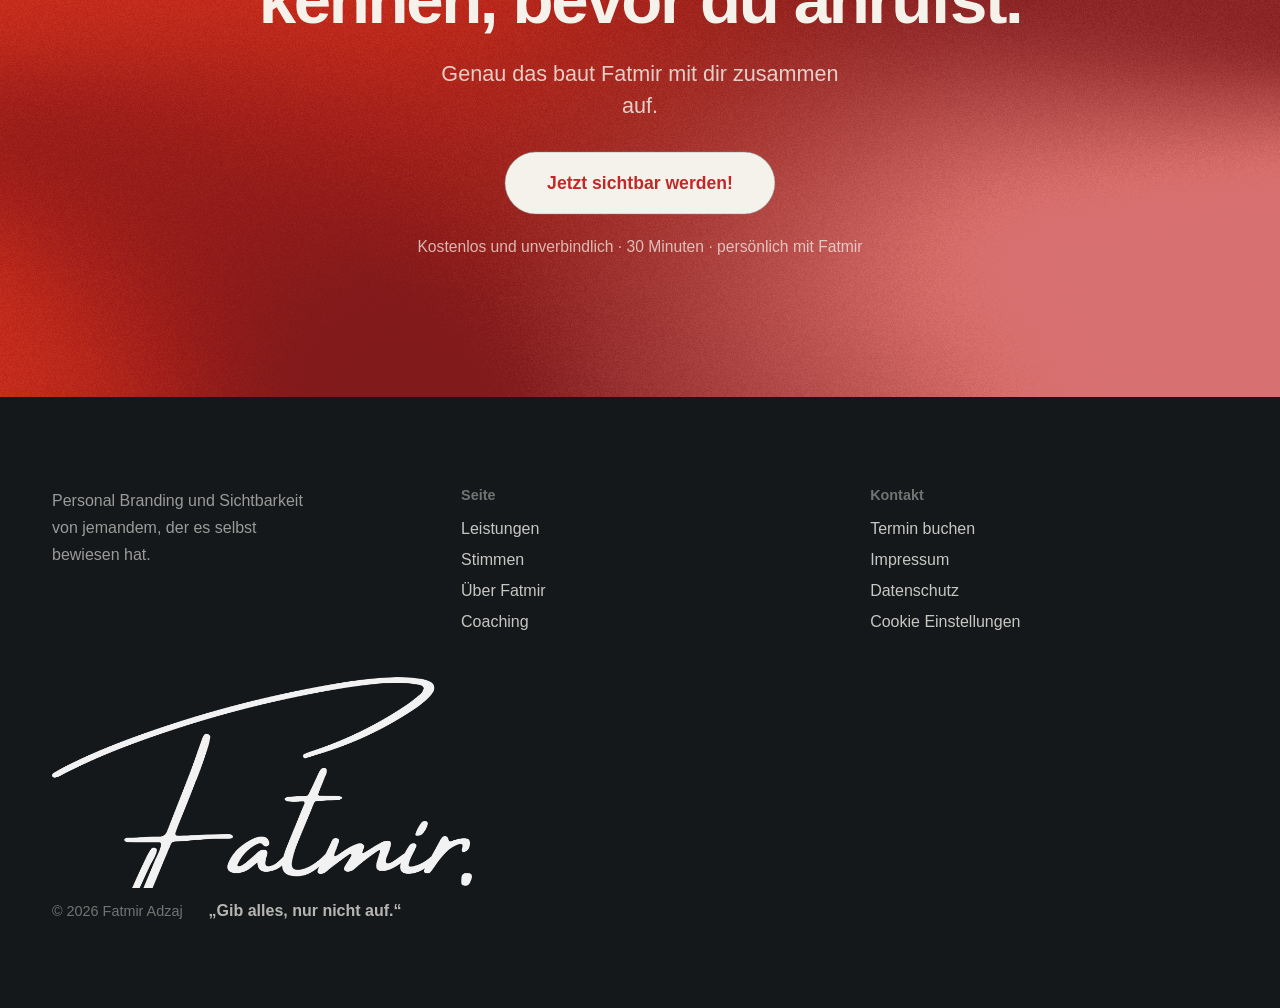
==== commit 3628865e: "feat: technisches SEO für alle Seiten Startseite mit Suchbegriffen im Titel (58 Zeichen) und neuer B" ====
--- a/docs/index.html
+++ b/docs/index.html
@@ -3,8 +3,8 @@
 <head>
 <meta charset="utf-8">
 <meta name="viewport" content="width=device-width, initial-scale=1">
-<title>Fatmir Adzaj — Wer dich nicht kennt, kauft woanders.</title>
-<meta name="description" content="Keine Agentur, keine Theorie. Fatmir macht Marken sichtbar: TikTok Shop, Live Shopping, Temu, Shopify, Performance Marketing. Nicht lange schnacken. Machen.">
+<title>TikTok Shop & Social Selling Partneragentur | Fatmir Adzaj</title>
+<meta name="description" content="Fatmir Adzaj aus Dortmund: offizielle TikTok, Temu, Shopify und Amazon Partneragentur. Social Selling, TikTok Shop und Performance Marketing aus einer Hand.">
 <meta name="robots" content="index, follow">
 <meta name="author" content="Fatmir Adzaj">
 <meta name="google-site-verification" content="qk1YUyTHfSH1Y-FbTKsXqTsB9fAA26CSWS--cHBqVJo">
@@ -12,20 +12,22 @@
 <meta property="og:type" content="website">
 <meta property="og:site_name" content="Fatmir Adzaj">
 <meta property="og:locale" content="de_DE">
-<meta property="og:title" content="Fatmir Adzaj — Wer dich nicht kennt, kauft woanders.">
-<meta property="og:description" content="Keine Agentur, keine Theorie. Fatmir macht Marken sichtbar: TikTok Shop, Live Shopping, Temu, Shopify, Performance Marketing. Nicht lange schnacken. Machen.">
+<meta property="og:title" content="TikTok Shop & Social Selling Partneragentur | Fatmir Adzaj">
+<meta property="og:description" content="Fatmir Adzaj aus Dortmund: offizielle TikTok, Temu, Shopify und Amazon Partneragentur. Social Selling, TikTok Shop und Performance Marketing aus einer Hand.">
 <meta property="og:url" content="https://fatmir.de/">
 <meta property="og:image" content="https://fatmir.de/assets/og-fatmir.jpg">
 <meta property="og:image:width" content="1200">
 <meta property="og:image:height" content="630">
+<meta property="og:image:type" content="image/jpeg">
 <meta property="og:image:alt" content="Fatmir Adzaj mit dem Award für den besten Onlineshop">
 <meta name="twitter:card" content="summary_large_image">
-<meta name="twitter:title" content="Fatmir Adzaj — Wer dich nicht kennt, kauft woanders.">
-<meta name="twitter:description" content="Keine Agentur, keine Theorie. Fatmir macht Marken sichtbar: TikTok Shop, Live Shopping, Temu, Shopify, Performance Marketing. Nicht lange schnacken. Machen.">
+<meta name="twitter:title" content="TikTok Shop & Social Selling Partneragentur | Fatmir Adzaj">
+<meta name="twitter:description" content="Fatmir Adzaj aus Dortmund: offizielle TikTok, Temu, Shopify und Amazon Partneragentur. Social Selling, TikTok Shop und Performance Marketing aus einer Hand.">
 <meta name="twitter:image" content="https://fatmir.de/assets/og-fatmir.jpg">
+<meta name="twitter:image:alt" content="Fatmir Adzaj mit dem Award für den besten Onlineshop">
 <meta name="theme-color" content="#F5F2EC">
-<link rel="icon" href="assets/favicon.png">
-<link rel="apple-touch-icon" href="assets/favicon.png">
+<link rel="icon" type="image/png" sizes="64x64" href="assets/favicon.png">
+<link rel="apple-touch-icon" sizes="180x180" href="assets/apple-touch-icon.png">
 <link rel="preload" as="font" type="font/woff2" crossorigin href="/assets/fonts/BricolageGrotesque-500-latin.woff2">
 <link rel="preload" as="font" type="font/woff2" crossorigin href="/assets/fonts/Karla-400-latin.woff2">
 <style>@font-face {
@@ -194,7 +196,8 @@
     *, *::before, *::after { animation-duration:.01ms !important; animation-delay:0s !important; animation-iteration-count:1 !important; transition-duration:.01ms !important; }
   }
 </style>
-<script type="application/ld+json">{"@context":"https://schema.org","@type":"ProfessionalService","@id":"https://fatmir.de/#fatmir","name":"Fatmir Adzaj","description":"Consulting und Personal Branding für Unternehmer. TikTok Shop, Live Shopping, Temu, Shopify und Performance Marketing aus einer Hand.","url":"https://fatmir.de/","image":"https://fatmir.de/assets/og-fatmir.jpg","logo":"https://fatmir.de/assets/logo-ink.png","email":"team@fatmir.de","telephone":"+49 2331 3442428","priceRange":"ab 1.500 EUR","address":{"@type":"PostalAddress","streetAddress":"Tronjestraße 14","postalCode":"44319","addressLocality":"Dortmund","addressCountry":"DE"},"areaServed":[{"@type":"Country","name":"Deutschland"},{"@type":"Country","name":"Österreich"},{"@type":"Country","name":"Schweiz"}],"founder":{"@type":"Person","name":"Fatmir Adzaj","jobTitle":"Berater und Unternehmer"},"award":["Bester Onlineshop 2023","Südwestfalenaward 2024","Südwestfalenaward 2025","Südwestfalenaward 2026"],"knowsAbout":["TikTok Shop","Live Shopping","Temu","Shopify","Amazon","Performance Marketing","Personal Branding","Onlinehandel"],"sameAs":[]}</script>
+<link rel="preload" as="image" href="assets/fatmir-hero-photo.webp" fetchpriority="high">
+<script type="application/ld+json">{"@context":"https://schema.org","@graph":[{"@type":"ProfessionalService","@id":"https://fatmir.de/#fatmir","name":"Fatmir Adzaj","description":"Offizielle TikTok, Temu, Shopify und Amazon Partneragentur aus Dortmund. Social Selling, TikTok Shop und Performance Marketing aus einer Hand.","url":"https://fatmir.de/","image":"https://fatmir.de/assets/og-fatmir.jpg","logo":"https://fatmir.de/assets/logo-ink.png","email":"team@fatmir.de","telephone":"+49 2331 3442428","priceRange":"ab 1.500 EUR","address":{"@type":"PostalAddress","streetAddress":"Tronjestraße 14","postalCode":"44319","addressLocality":"Dortmund","addressRegion":"Nordrhein-Westfalen","addressCountry":"DE"},"areaServed":[{"@type":"Country","name":"Deutschland"},{"@type":"Country","name":"Österreich"},{"@type":"Country","name":"Schweiz"}],"founder":{"@id":"https://fatmir.de/#person"},"award":["Bester Onlineshop 2023","Südwestfalenaward 2024","Südwestfalenaward 2025","Südwestfalenaward 2026"],"knowsAbout":["Social Selling","TikTok Shop","Live Shopping","Temu","Shopify","Amazon","Performance Marketing","Meta Ads","Google Ads","Personal Branding","Onlinehandel"]},{"@type":"Person","@id":"https://fatmir.de/#person","name":"Fatmir Adzaj","jobTitle":"Berater und Unternehmer","image":"https://fatmir.de/assets/fatmir-hero-photo.webp","url":"https://fatmir.de/","worksFor":{"@id":"https://fatmir.de/#fatmir"},"knowsAbout":["Social Selling","TikTok Shop","Live Shopping","Temu","Shopify","Amazon","Performance Marketing","Meta Ads","Google Ads","Personal Branding","Onlinehandel"],"award":["Bester Onlineshop 2023","Südwestfalenaward 2024","Südwestfalenaward 2025","Südwestfalenaward 2026"],"address":{"@type":"PostalAddress","addressLocality":"Dortmund","addressCountry":"DE"}},{"@type":"WebSite","@id":"https://fatmir.de/#website","url":"https://fatmir.de/","name":"Fatmir Adzaj","inLanguage":"de-DE","publisher":{"@id":"https://fatmir.de/#fatmir"}},{"@type":"WebPage","@id":"https://fatmir.de/#webpage","url":"https://fatmir.de/","name":"TikTok Shop & Social Selling Partneragentur | Fatmir Adzaj","description":"Fatmir Adzaj aus Dortmund: offizielle TikTok, Temu, Shopify und Amazon Partneragentur. Social Selling, TikTok Shop und Performance Marketing aus einer Hand.","inLanguage":"de-DE","isPartOf":{"@id":"https://fatmir.de/#website"},"about":{"@id":"https://fatmir.de/#fatmir"},"primaryImageOfPage":"https://fatmir.de/assets/og-fatmir.jpg"},{"@type":"FAQPage","@id":"https://fatmir.de/#faq","mainEntity":[{"@type":"Question","name":"Was kostet die Zusammenarbeit?","acceptedAnswer":{"@type":"Answer","text":"Je nach Umfang starten wir ab 1.500 €. Im Gespräch weißt du in 30 Minuten genau, was du bekommst. Ohne Überraschungen."}},{"@type":"Question","name":"Wann sehe ich erste Ergebnisse?","acceptedAnswer":{"@type":"Answer","text":"Erste Signale meist in vier bis sechs Wochen. Belastbare Zahlen nach einem Quartal. Fatmir und sein Team messen von Anfang an mit."}},{"@type":"Question","name":"Arbeitest du mit jeder Branche?","acceptedAnswer":{"@type":"Answer","text":"Fast jede Branche kann über Social Media verkaufen. Wie genau, klären wir im Gespräch."}},{"@type":"Question","name":"Bist du wirklich bei jedem Call dabei?","acceptedAnswer":{"@type":"Answer","text":"Ja. Kein Account Manager, kein Junior. Ich bin dabei, von Angesicht zu Angesicht. Das ist mein Versprechen."}}]}]}</script>
 </head>
 <body>
 
@@ -220,7 +223,7 @@
     <div data-hero-blob style="position:absolute; right:-14%; top:-8%; width:min(62vw,760px); height:min(62vw,760px); border-radius:50%; background:rgba(195,40,40,.10);"></div>
     <div data-hero-grid style="position:relative; z-index:2; max-width:1320px; margin:0 auto; padding:122px 22px 48px; display:grid; grid-template-columns:1fr; gap:clamp(28px,4vw,66px); align-items:center;">
       <div data-hero-photo data-reveal style="display:none; position:relative; border-radius:32px; overflow:hidden; background:#1C2422;">
-        <img src="assets/fatmir-hero-photo.webp" alt="Fatmir Adzaj mit dem Südwestfalenaward" style="display:block; width:100%; height:100%; object-fit:cover; object-position:50% 32%;">
+        <img fetchpriority="high" src="assets/fatmir-hero-photo.webp" alt="Fatmir Adzaj mit dem Südwestfalenaward" style="display:block; width:100%; height:100%; object-fit:cover; object-position:50% 32%;">
         <div style="position:absolute; left:22px; bottom:22px; display:inline-flex; align-items:center; gap:9px; padding:9px 16px; border-radius:999px; background:rgba(245,242,236,.92); font-size:.9rem; font-weight:600; color:#14181A;">
           <span style="width:7px; height:7px; border-radius:50%; background:#B5502C;"></span> Bester Onlineshop, Südwestfalenaward
         </div>
@@ -228,7 +231,7 @@
       <div data-hero-text>
         <h1 data-reveal style="margin:0 0 22px; font-size:clamp(2.9rem, 6.6vw, 5.4rem); line-height:.94; letter-spacing:-.035em; text-wrap:balance;">
           Wer dich nicht kennt,<br>
-<span data-masked style="position:relative; display:block; color:#FFFFFF; filter:drop-shadow(0 6px 22px rgba(20,24,26,.62)) drop-shadow(0 1px 3px rgba(20,24,26,.72)) drop-shadow(0 0 1px rgba(20,24,26,.9));"><span data-masked-measure><span data-mw style="display:inline-block; white-space:pre;">kauft<i data-mb style="display:inline-block; width:0; height:0;"></i></span> <span data-mw style="display:inline-block; white-space:pre;">woanders.<i data-mb style="display:inline-block; width:0; height:0;"></i></span></span><svg data-masked-defs aria-hidden="true" focusable="false" style="position:absolute; width:0; height:0; overflow:hidden;"><defs><clipPath id="mh-verkaufen" clipPathUnits="userSpaceOnUse"></clipPath></defs></svg><span data-masked-reveal style="position:absolute; inset:0; display:none; pointer-events:none; clip-path:url(#mh-verkaufen);"><span data-masked-media style="position:absolute; inset:0; display:block; will-change:transform; filter:saturate(1.25) contrast(1.08);"><img src="assets/fatmir-hero-photo.webp" alt="" draggable="false" style="display:block; width:100%; height:100%; object-fit:cover;"><span style="position:absolute; inset:0; background:linear-gradient(96deg, rgba(255,255,255,.9), rgba(255,255,255,.72));"></span></span></span></span>
+<span data-masked style="position:relative; display:block; color:#FFFFFF; filter:drop-shadow(0 6px 22px rgba(20,24,26,.62)) drop-shadow(0 1px 3px rgba(20,24,26,.72)) drop-shadow(0 0 1px rgba(20,24,26,.9));"><span data-masked-measure><span data-mw style="display:inline-block; white-space:pre;">kauft<i data-mb style="display:inline-block; width:0; height:0;"></i></span> <span data-mw style="display:inline-block; white-space:pre;">woanders.<i data-mb style="display:inline-block; width:0; height:0;"></i></span></span><svg data-masked-defs aria-hidden="true" focusable="false" style="position:absolute; width:0; height:0; overflow:hidden;"><defs><clipPath id="mh-verkaufen" clipPathUnits="userSpaceOnUse"></clipPath></defs></svg><span data-masked-reveal style="position:absolute; inset:0; display:none; pointer-events:none; clip-path:url(#mh-verkaufen);"><span data-masked-media style="position:absolute; inset:0; display:block; will-change:transform; filter:saturate(1.25) contrast(1.08);"><img fetchpriority="high" src="assets/fatmir-hero-photo.webp" alt="" draggable="false" style="display:block; width:100%; height:100%; object-fit:cover;"><span style="position:absolute; inset:0; background:linear-gradient(96deg, rgba(255,255,255,.9), rgba(255,255,255,.72));"></span></span></span></span>
         </h1>
         <p data-reveal style="margin:0 0 16px; max-width:42ch; font-size:clamp(1.08rem,1.5vw,1.32rem); line-height:1.6; color:#20262A;">
           Ich hab's aufgebaut. Keine Agentur, keine Theorie. Ich steh mit meinem Namen und beweise es jeden Tag.
@@ -254,7 +257,7 @@
         </div>
       </div>
       <div data-hero-portrait data-reveal style="position:relative;">
-        <img src="assets/fatmir-hero-photo.webp" alt="Fatmir Adzaj mit dem Suedwestfalenaward" style="position:relative; display:block; width:100%; border-radius:26px; height:auto;">
+        <img fetchpriority="high" src="assets/fatmir-hero-photo.webp" alt="Fatmir Adzaj mit dem Suedwestfalenaward" style="position:relative; display:block; width:100%; border-radius:26px; height:auto;">
       </div>
     </div>
   </section>
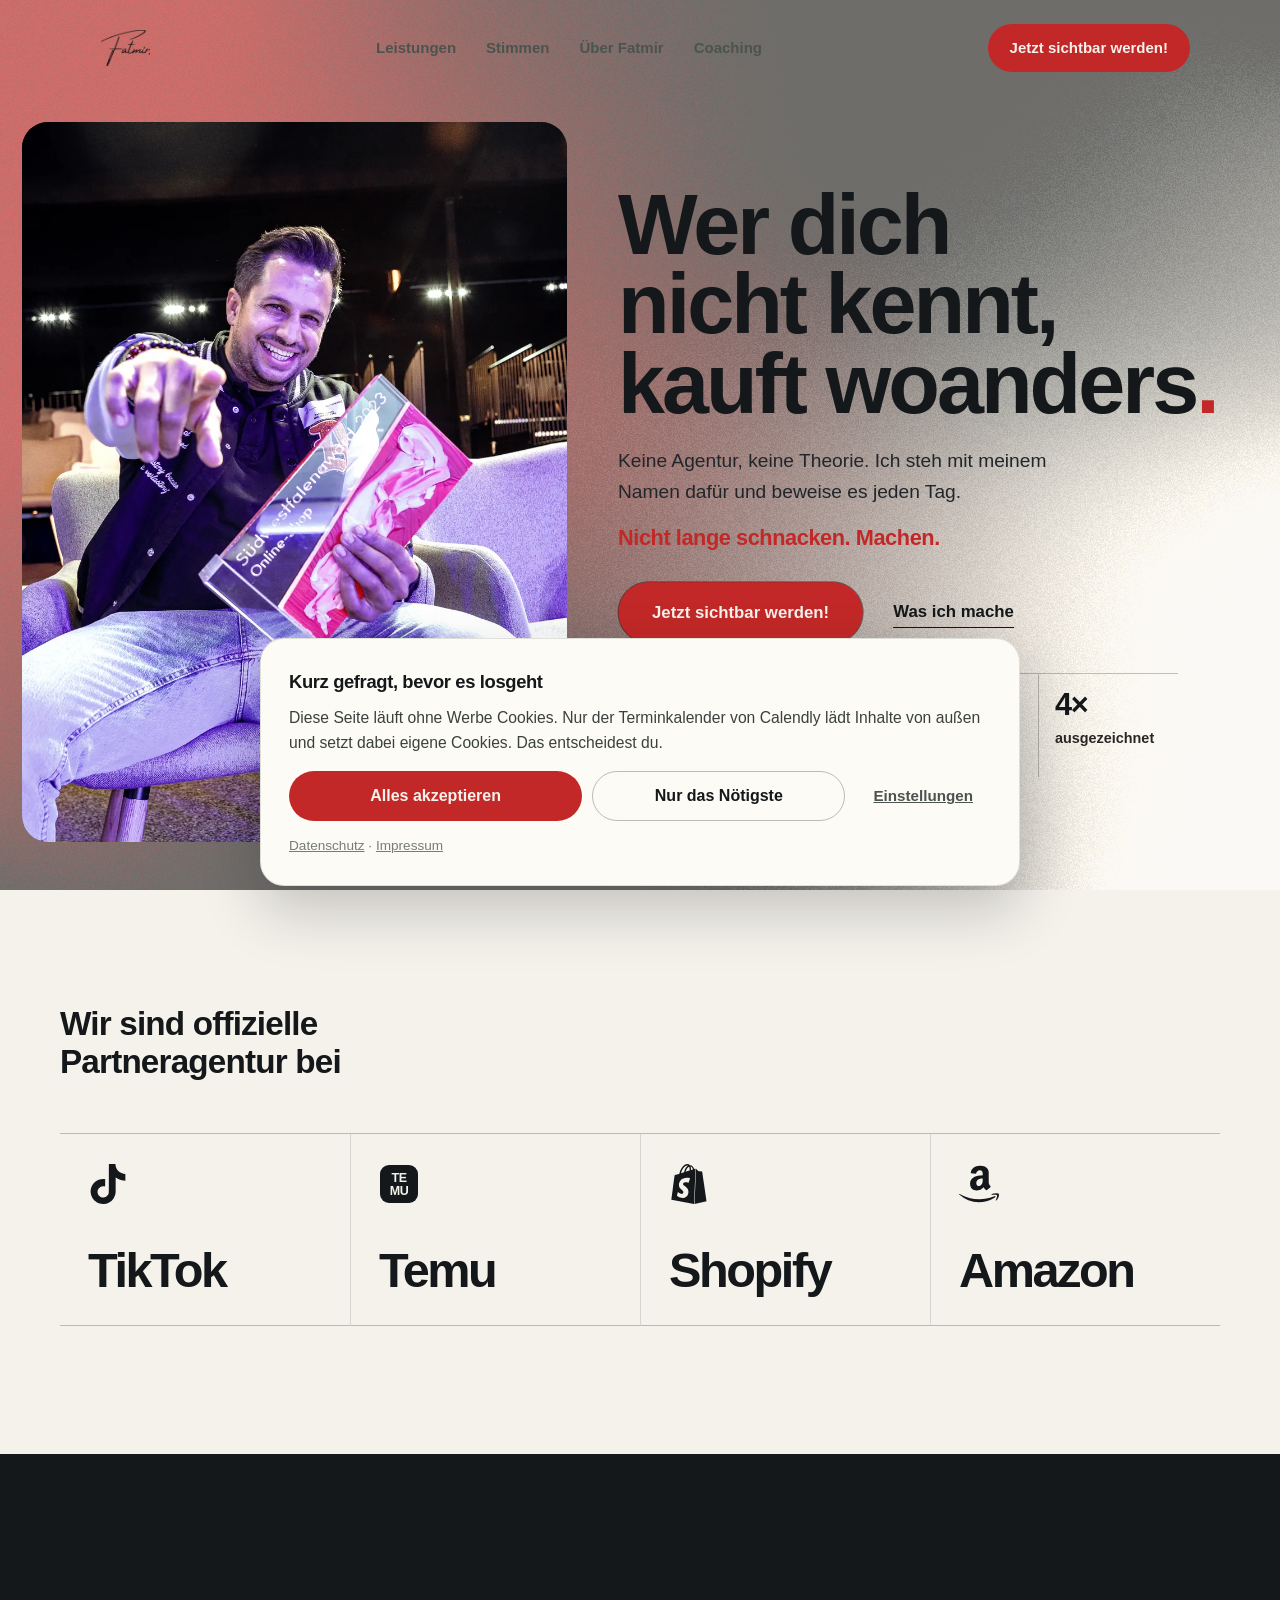
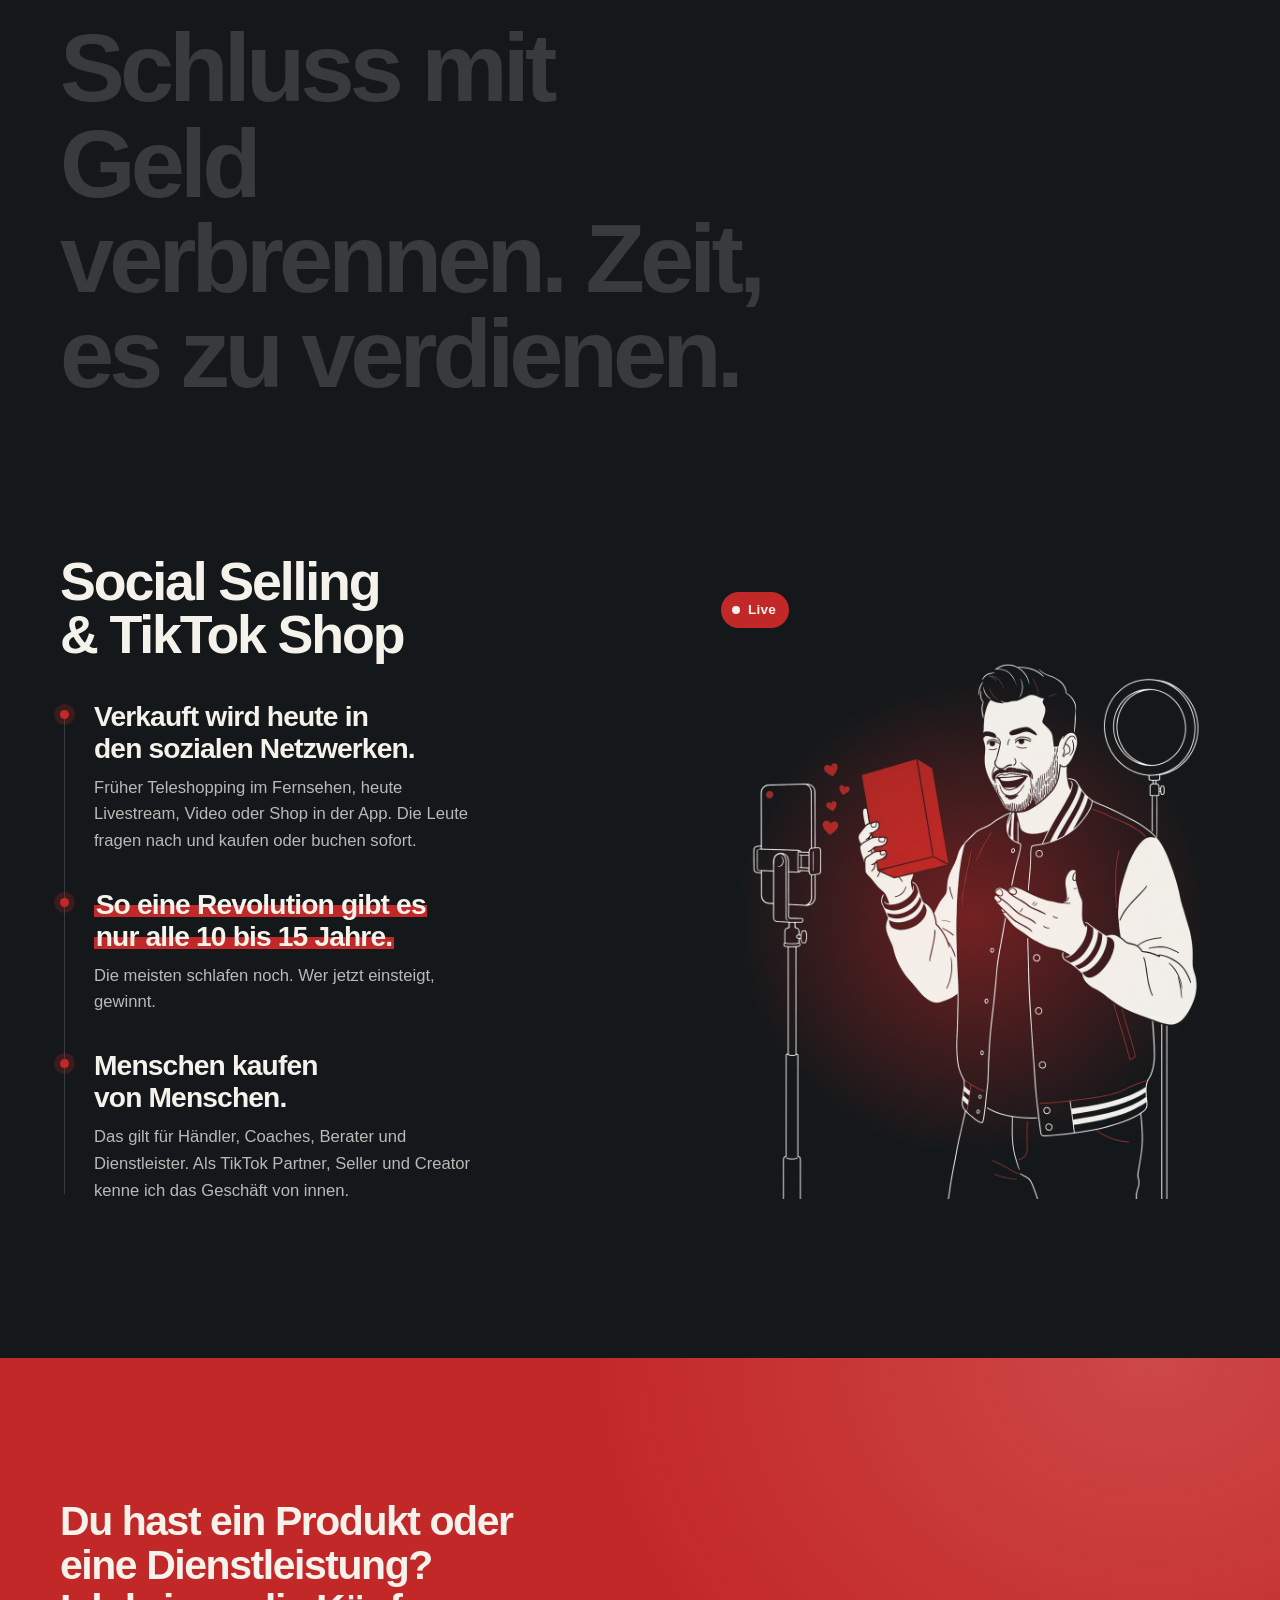
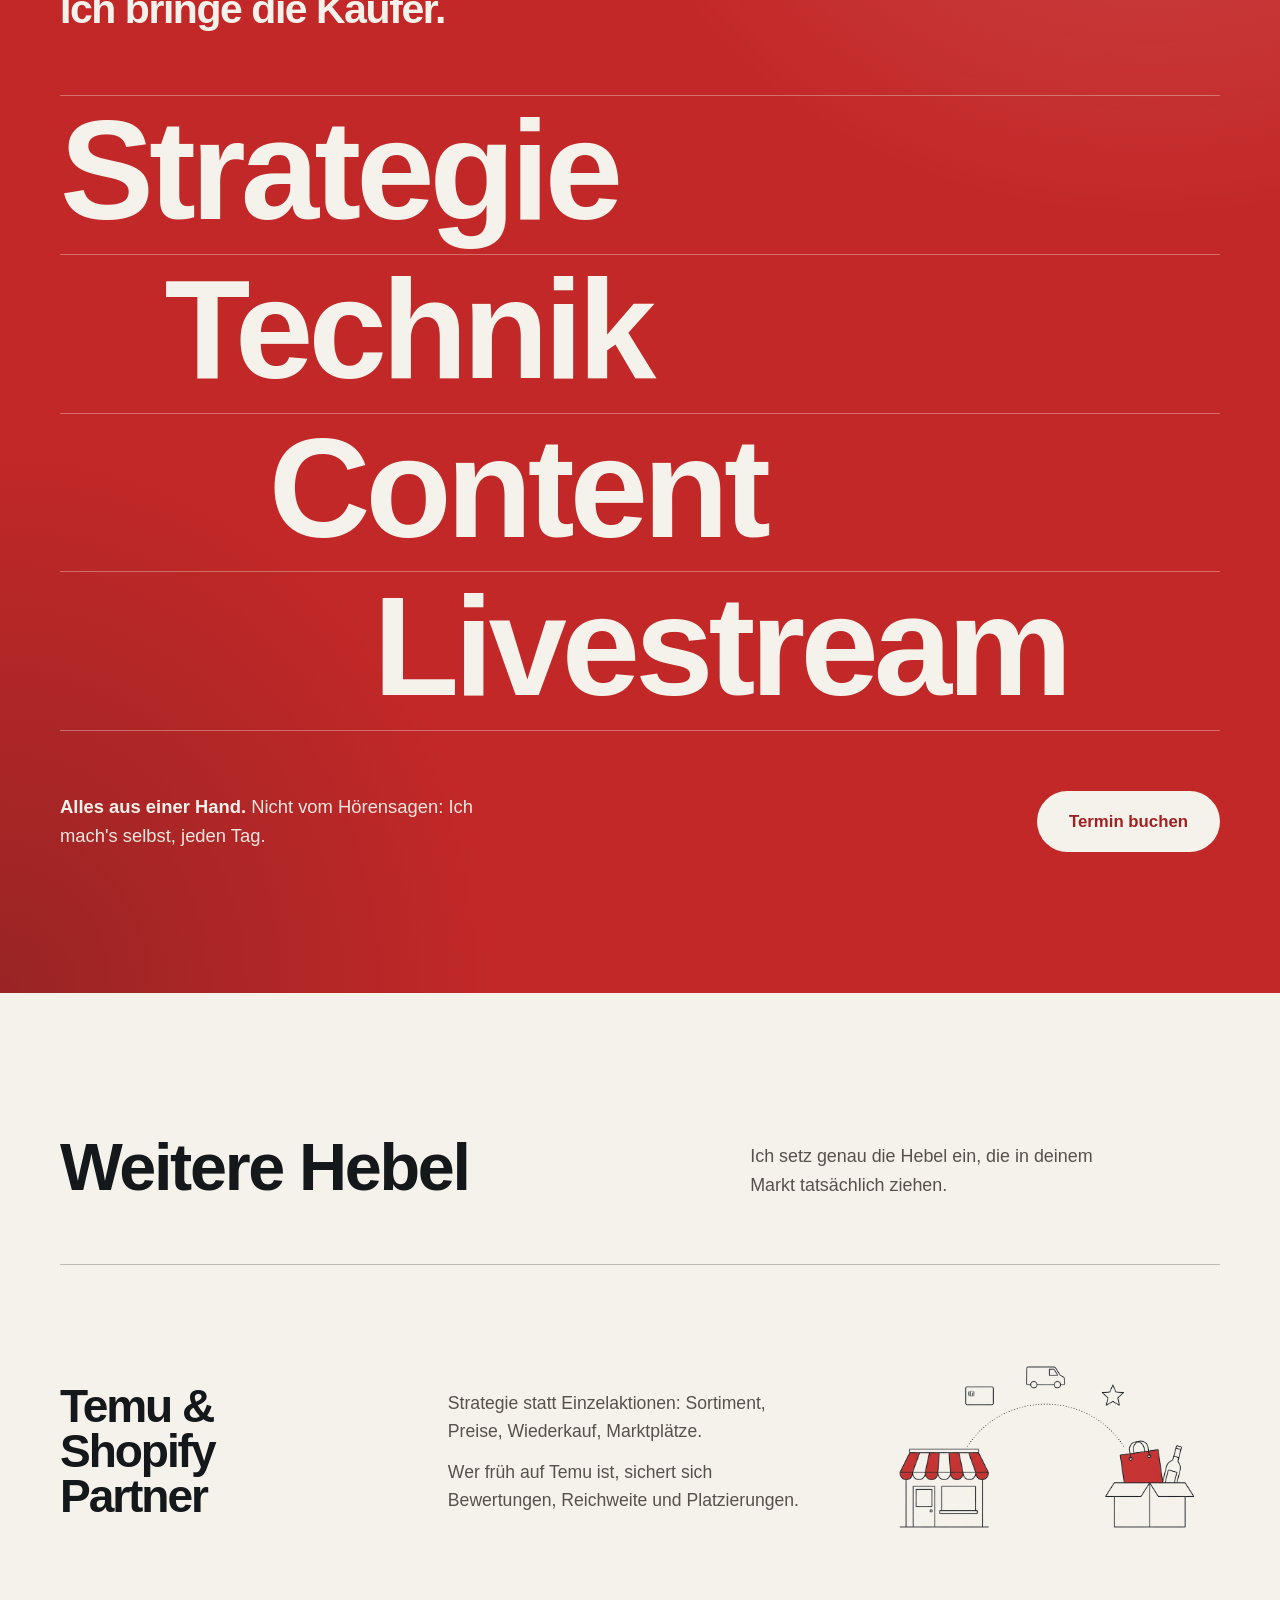
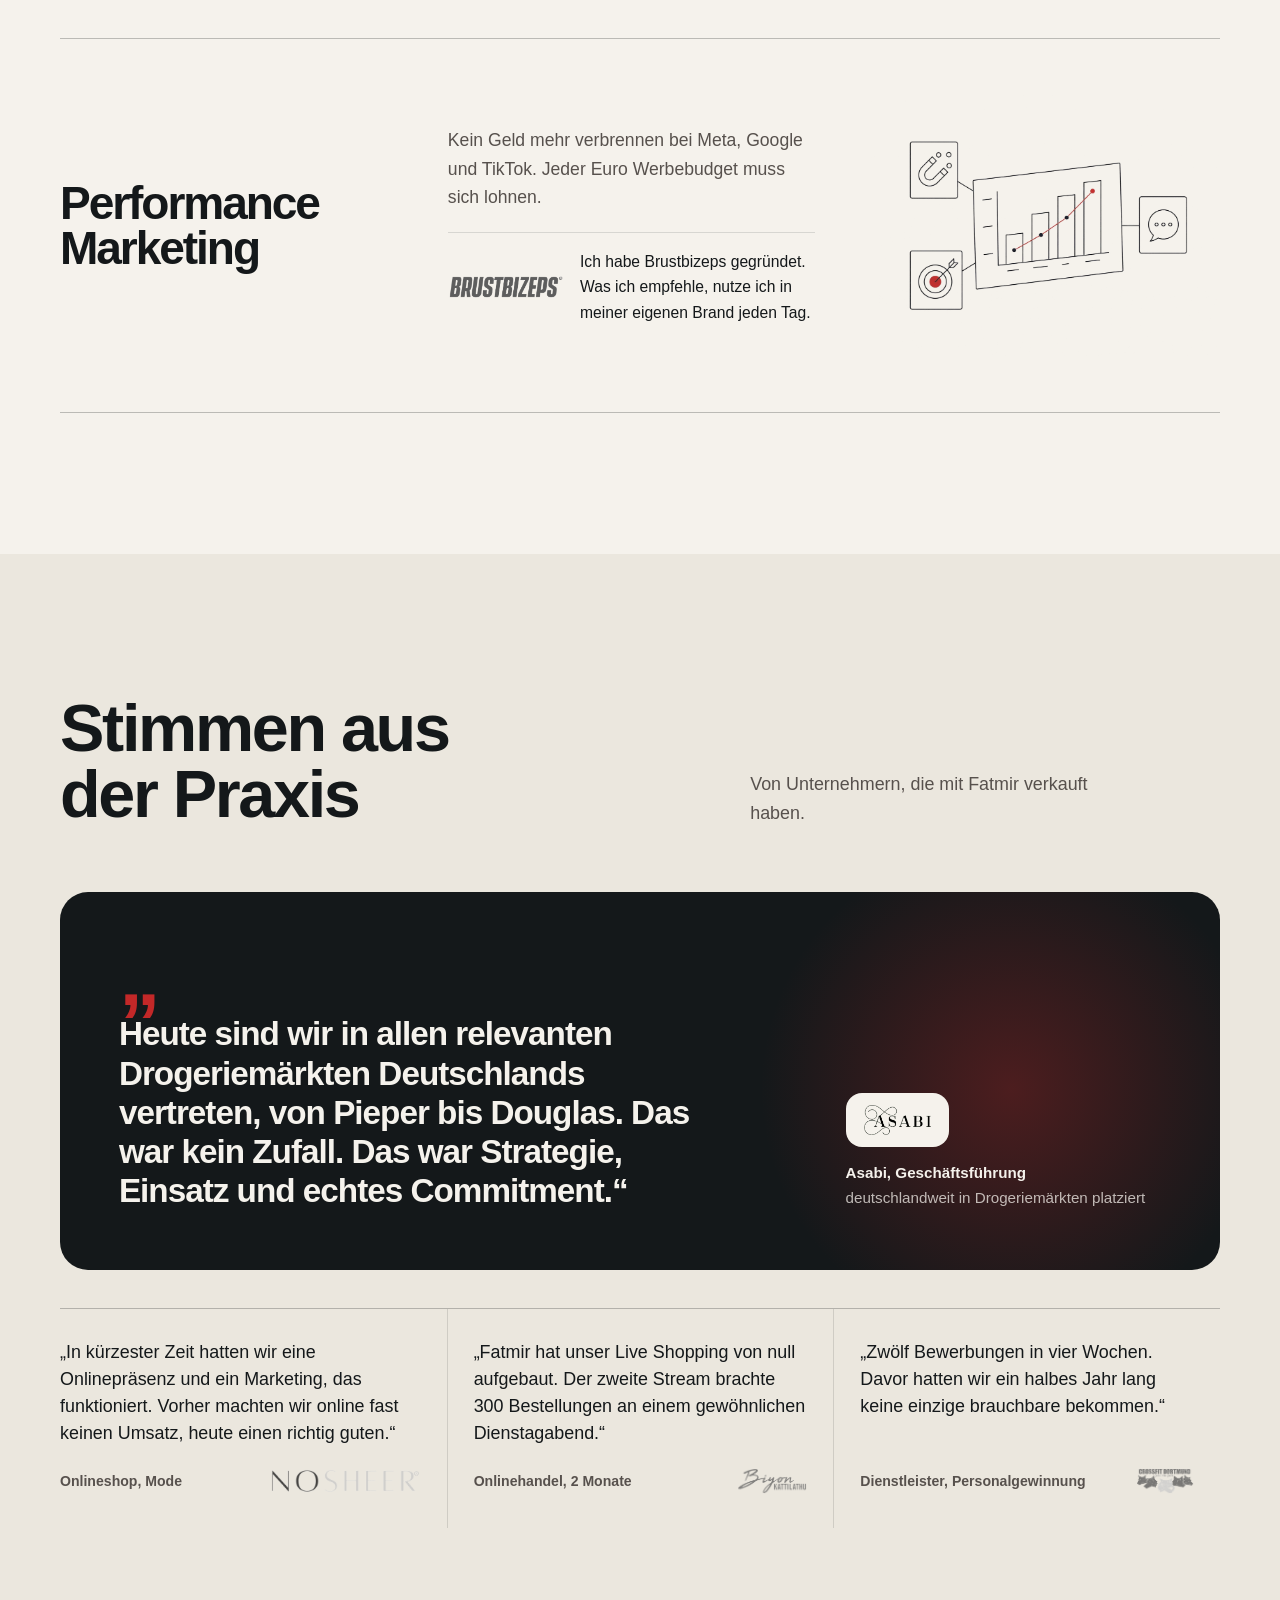
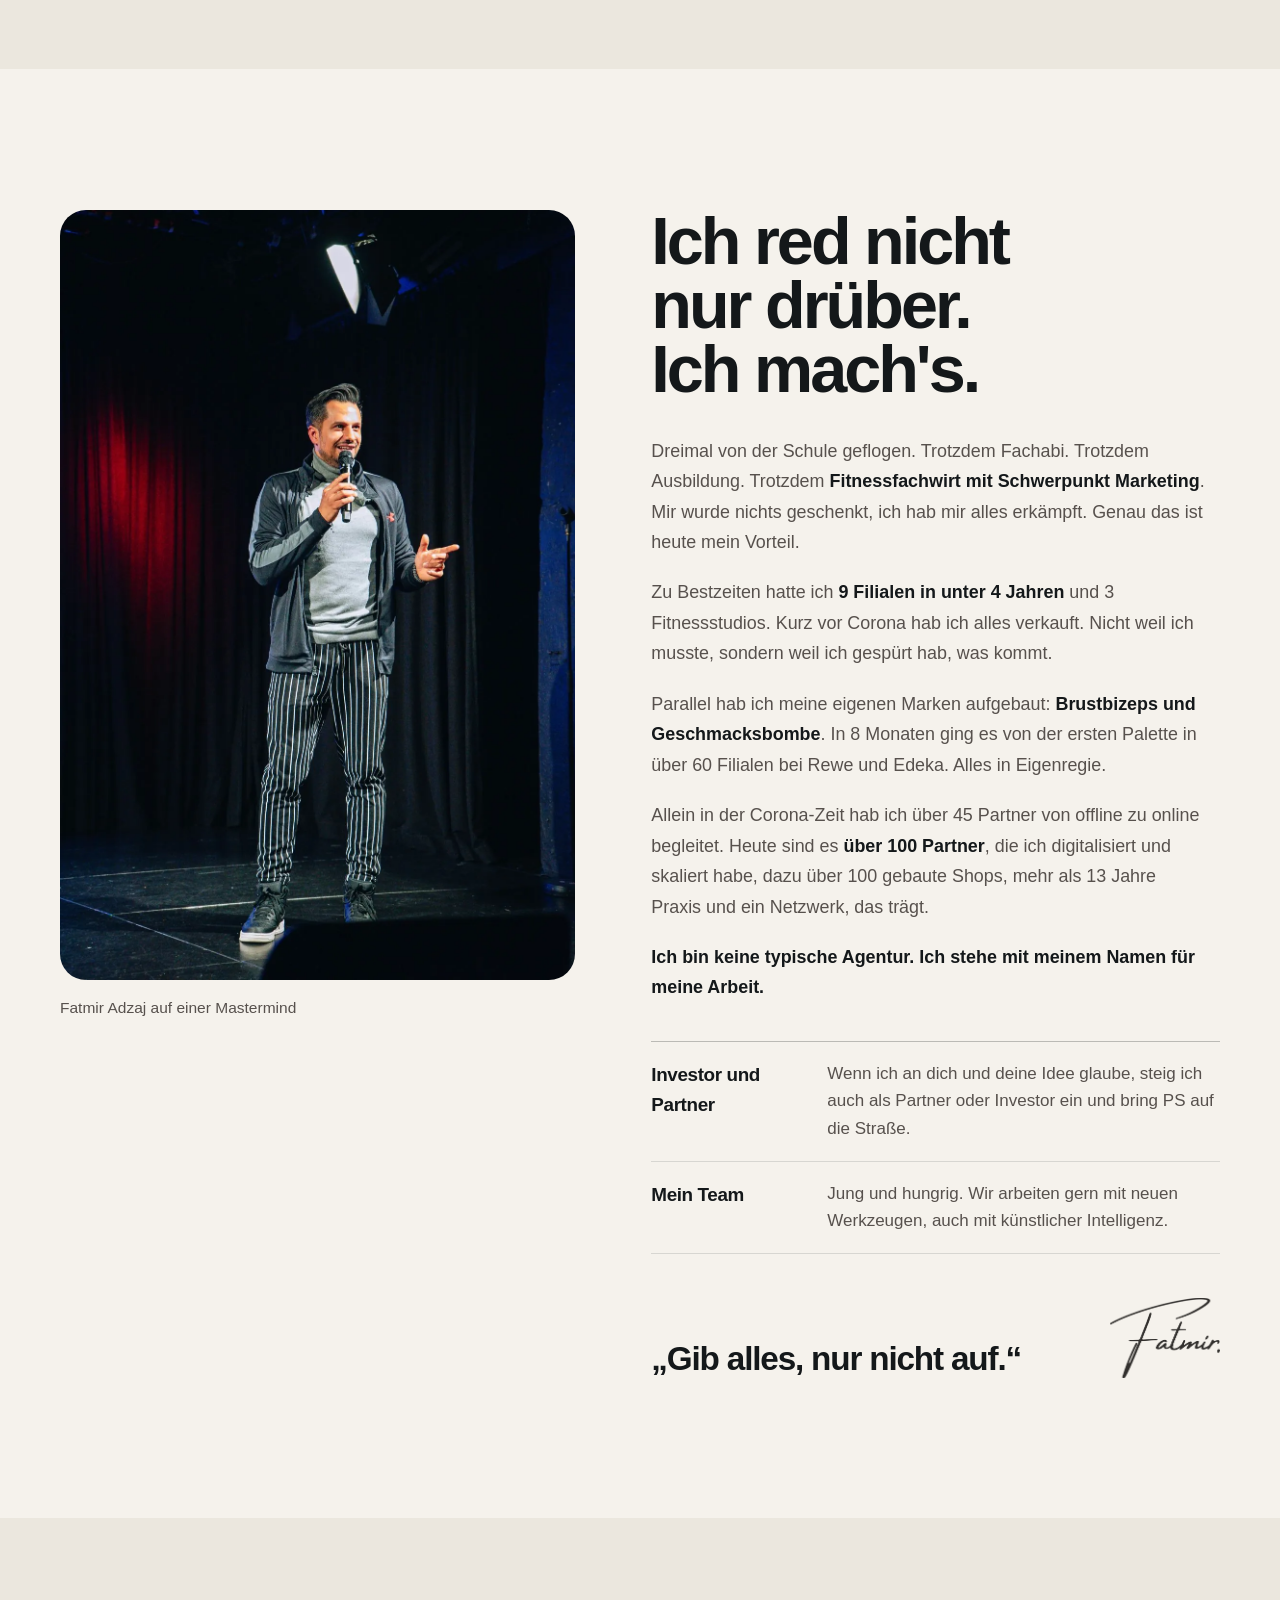
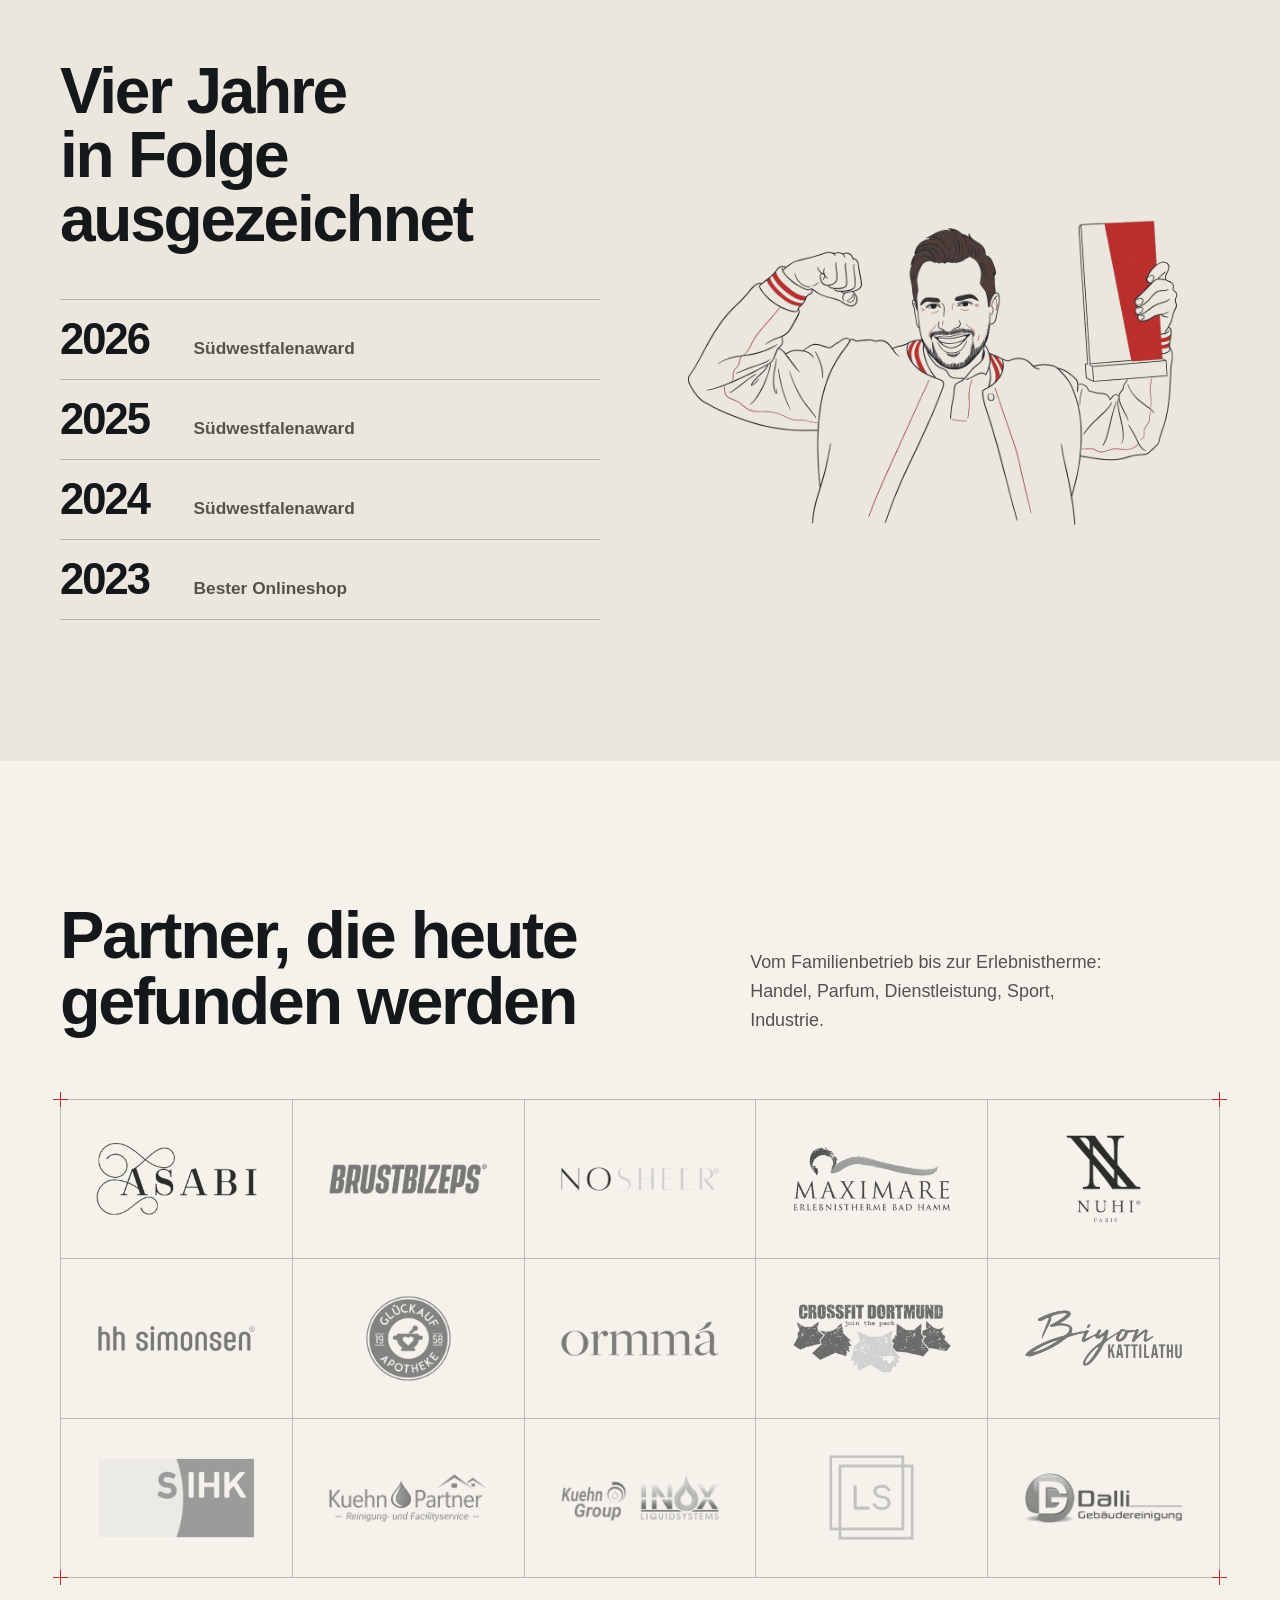
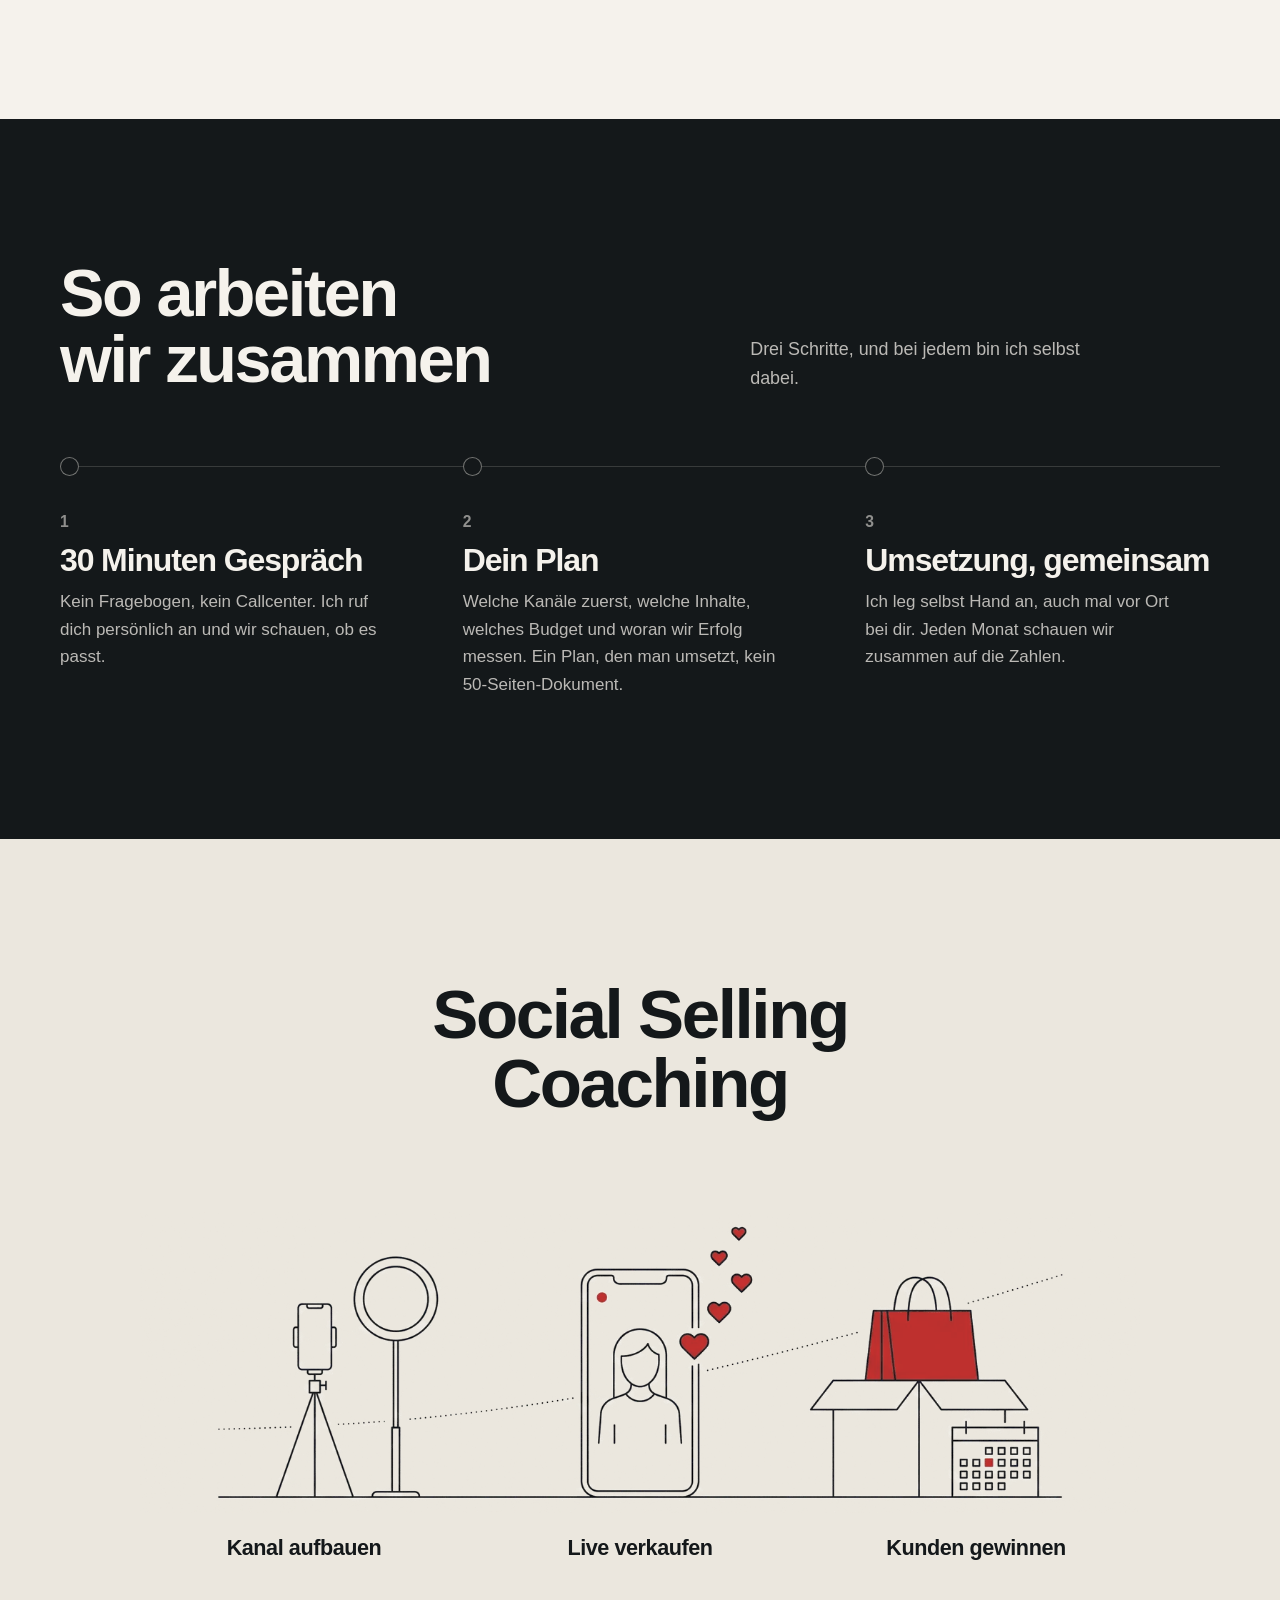
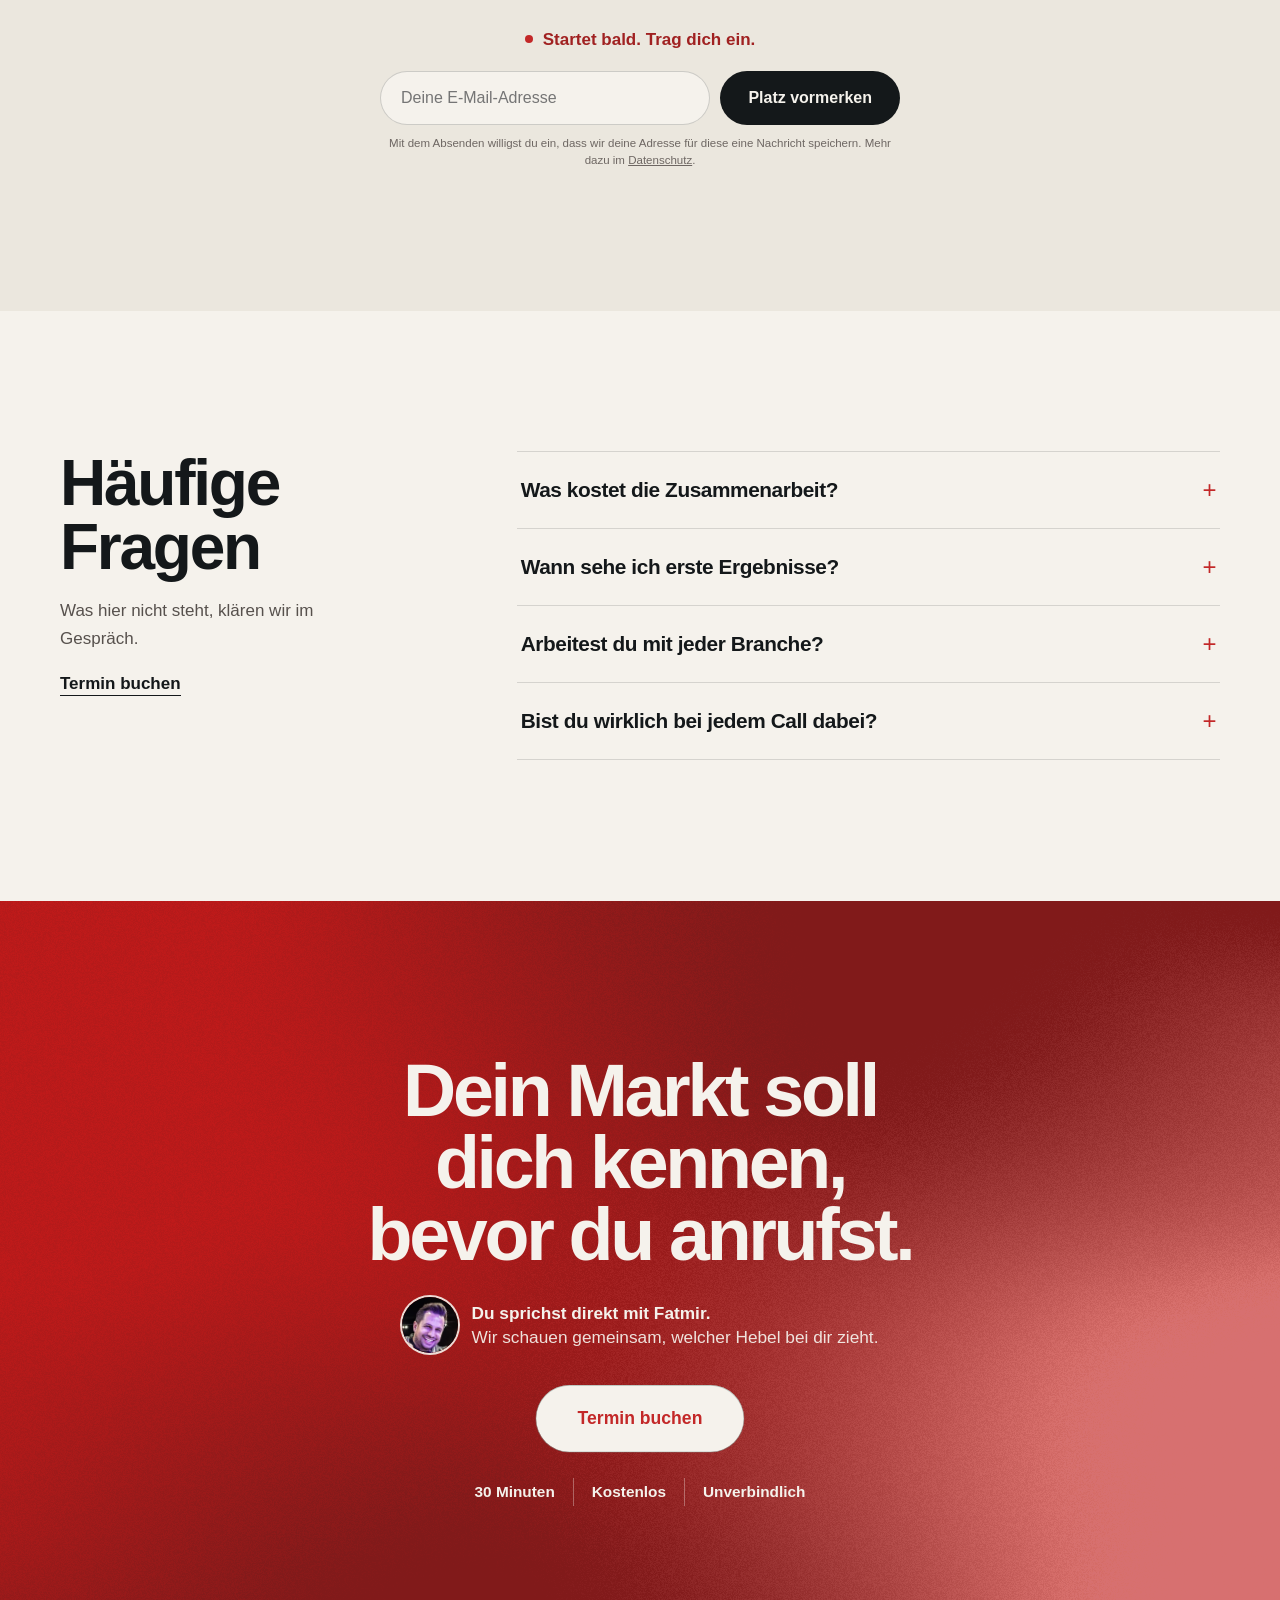
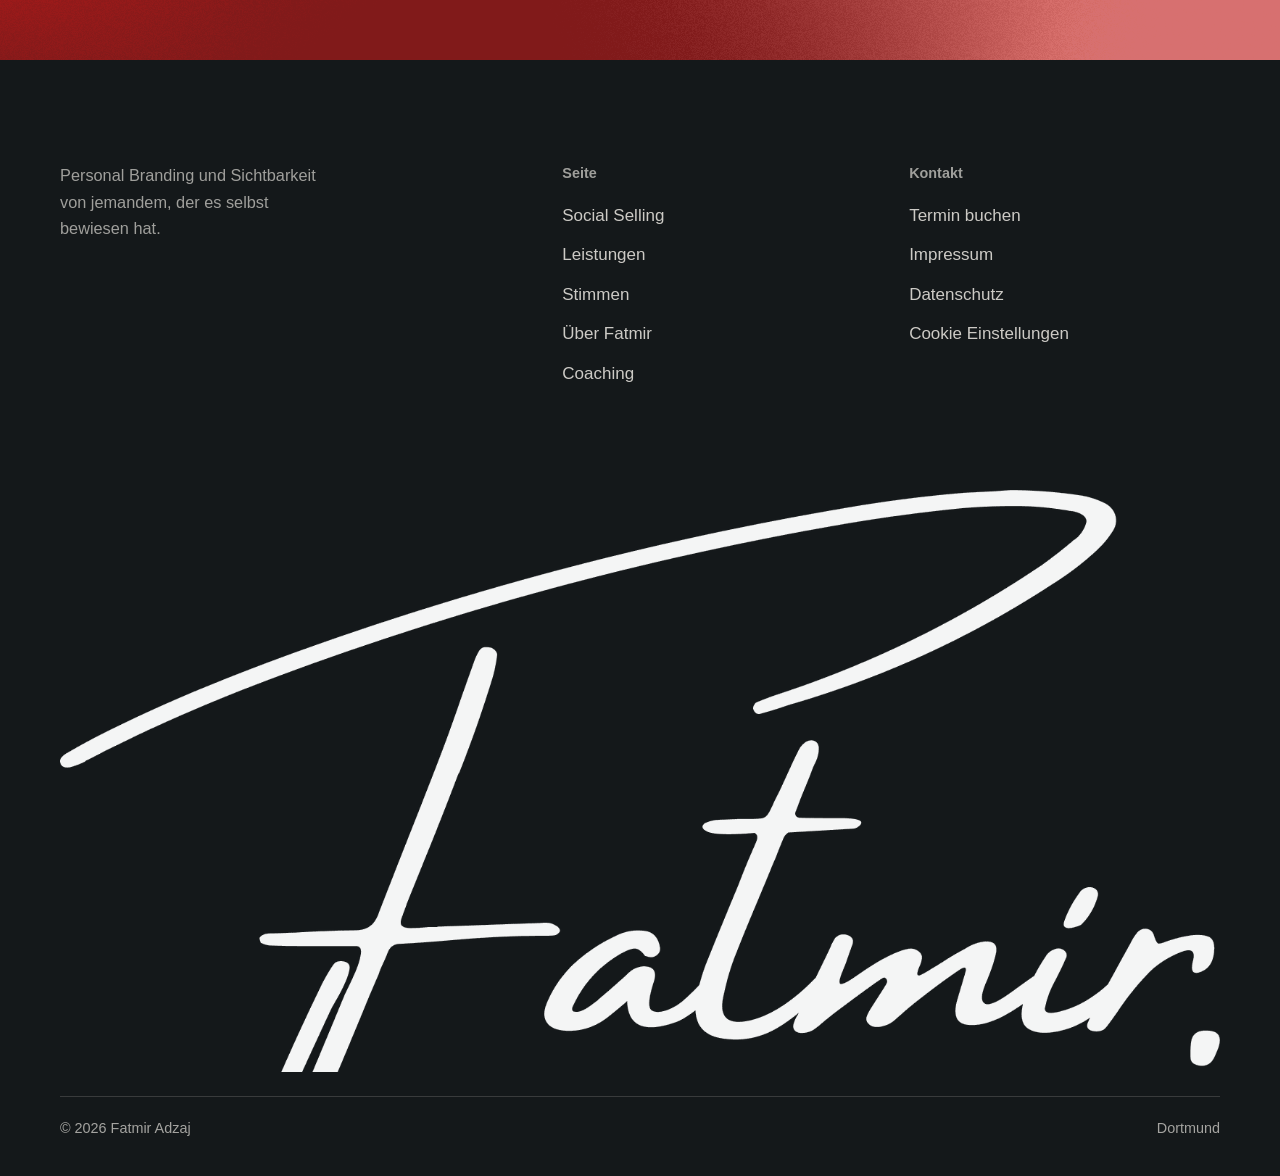
==== commit 19008d9b: "feat: neue Startseite live, alte unter /alt/ archiviert Neu.dc.html baut jetzt docs/index.html (inde" ====
--- a/docs/index.html
+++ b/docs/index.html
@@ -167,33 +167,350 @@
   unicode-range: U+0000-00FF, U+0131, U+0152-0153, U+02BB-02BC, U+02C6, U+02DA, U+02DC, U+0304, U+0308, U+0329, U+2000-206F, U+20AC, U+2122, U+2191, U+2193, U+2212, U+2215, U+FEFF, U+FFFD;
 }
 
-  html { scroll-behavior: smooth; }
-  body { margin:0; background:#F5F2EC; color:#14181A; font-family:"Karla", Helvetica, Arial, sans-serif; -webkit-font-smoothing:antialiased; overflow-x:hidden; }
-  * { box-sizing:border-box; }
-  h1, h2, h3 { font-family:"Bricolage Grotesque", "Karla", Helvetica, sans-serif; font-weight:700; }
-  a { color:#A02121; text-decoration:none; }
-  a:hover { color:#14181A; }
+  @font-face { font-family:"Bricolage V"; font-style:normal; font-weight:200 800; font-display:swap; src:url(/assets/fonts/BricolageGrotesque-500-latin.woff2) format("woff2"); unicode-range:U+0000-00FF, U+0131, U+0152-0153, U+02BB-02BC, U+02C6, U+02DA, U+02DC, U+0304, U+0308, U+0329, U+2000-206F, U+20AC, U+2122, U+2191, U+2193, U+2212, U+2215, U+FEFF, U+FFFD; }
+  @font-face { font-family:"Bricolage V"; font-style:normal; font-weight:200 800; font-display:swap; src:url(/assets/fonts/BricolageGrotesque-500-latin-ext.woff2) format("woff2"); unicode-range:U+0100-02BA, U+02BD-02C5, U+02C7-02CC, U+02CE-02D7, U+02DD-02FF, U+1D00-1DBF, U+1E00-1E9F, U+1EF2-1EFF, U+2020, U+20A0-20AB, U+20AD-20C0, U+2113, U+2C60-2C7F, U+A720-A7FF; }
+  @font-face { font-family:"Karla V"; font-style:normal; font-weight:400 800; font-display:swap; src:url(/assets/fonts/Karla-400-latin.woff2) format("woff2"); unicode-range:U+0000-00FF, U+0131, U+0152-0153, U+02BB-02BC, U+02C6, U+02DA, U+02DC, U+0304, U+0308, U+0329, U+2000-206F, U+20AC, U+2122, U+2191, U+2193, U+2212, U+2215, U+FEFF, U+FFFD; }
+  @font-face { font-family:"Karla V"; font-style:normal; font-weight:400 800; font-display:swap; src:url(/assets/fonts/Karla-400-latin-ext.woff2) format("woff2"); unicode-range:U+0100-02BA, U+02BD-02C5, U+02C7-02CC, U+02CE-02D7, U+02DD-02FF, U+1D00-1DBF, U+1E00-1E9F, U+1EF2-1EFF, U+2020, U+20A0-20AB, U+20AD-20C0, U+2113, U+2C60-2C7F, U+A720-A7FF; }
+
+  :root {
+    --paper:#F5F2EC; --sand:#EBE7DE; --surface:#FDFBF6; --ink:#14181A;
+    --red:#C32828; --red-deep:#A02121;
+    --muted:#57514D; --muted-soft:#7A736F;
+    --line:rgba(20,24,26,.13); --line-strong:rgba(20,24,26,.26);
+    --line-dark:rgba(245,242,236,.16); --on-dark:rgba(245,242,236,.74);
+    --display:"Bricolage V", "Bricolage Grotesque", "Karla", Helvetica, sans-serif;
+    --body:"Karla V", "Karla", Helvetica, Arial, sans-serif;
+    --ease:cubic-bezier(.16,1,.3,1);
+    --wrap:1240px; --gutter:clamp(20px,4vw,40px);
+    --sec:clamp(88px,11vw,164px);
+  }
+
+  html { scroll-behavior:smooth; }
+  body { margin:0; background:var(--paper); color:var(--ink); font-family:var(--body); font-size:1.0625rem; line-height:1.62; -webkit-font-smoothing:antialiased; overflow-x:hidden; }
+  *, *::before, *::after { box-sizing:border-box; }
+  img { display:block; max-width:100%; height:auto; }
+  h1, h2, h3 { font-family:var(--display); font-weight:760; letter-spacing:-.035em; line-height:1; margin:0; text-wrap:balance; }
+  p, ul, ol, dl, dd, dt, figure, blockquote { margin:0; padding:0; }
+  ul, ol { list-style:none; }
+  a { color:var(--red-deep); text-decoration:none; }
+  a:hover { color:var(--ink); }
   ::selection { background:rgba(195,40,40,.18); }
-  :focus-visible { outline:2px solid #C32828; outline-offset:3px; }
+  :focus-visible { outline:2px solid var(--red); outline-offset:3px; }
+  .wrap { width:100%; max-width:var(--wrap); margin:0 auto; padding-inline:var(--gutter); }
+
   @keyframes rise { from { opacity:0; transform:translateY(26px); } to { opacity:1; transform:none; } }
   @keyframes riseLeft { from { opacity:0; transform:translate3d(-46px,14px,0); } to { opacity:1; transform:none; } }
   @keyframes riseRight { from { opacity:0; transform:translate3d(46px,14px,0); } to { opacity:1; transform:none; } }
   @keyframes riseSoft { from { opacity:0; transform:translate3d(0,34px,0) scale(.985); } to { opacity:1; transform:none; } }
-  @keyframes marquee { from { transform:translateX(0); } to { transform:translateX(-50%); } }
   @keyframes pulseDot { 0%,100% { opacity:1; } 50% { opacity:.3; } }
   @keyframes checkPop { 0% { transform:scale(.4); opacity:0; } 60% { transform:scale(1.08); opacity:1; } 100% { transform:scale(1); opacity:1; } }
   @keyframes checkDraw { to { stroke-dashoffset:0; } }
   @keyframes checkRing { from { opacity:.55; transform:scale(.7); } to { opacity:0; transform:scale(1.9); } }
-  [data-spotlight] { position:relative; --mouse-x:50%; --mouse-y:50%; }
-  [data-spotlight]::before { content:''; position:absolute; inset:0; border-radius:inherit; pointer-events:none; opacity:0; transition:opacity .5s ease; background:radial-gradient(circle at var(--mouse-x) var(--mouse-y), rgba(195,40,40,.10), transparent 72%); }
-  [data-spotlight]:hover::before, [data-spotlight]:focus-within::before { opacity:1; }
-  [data-sketch] path { stroke-dasharray:var(--len,800); stroke-dashoffset:var(--len,800); }
-  [data-sketch].is-drawn path { animation:sketch 1.1s cubic-bezier(.22,.9,.3,1) forwards; }
-  @keyframes sketch { to { stroke-dashoffset:0; } }
+  @keyframes breathe { 0%,100% { transform:translate(-50%,-50%) scale(1); opacity:.9; } 50% { transform:translate(-50%,-50%) scale(1.08); opacity:1; } }
+  @keyframes heartUp { 0% { opacity:0; transform:translate(0,0) scale(var(--s,1)); } 14% { opacity:1; } 100% { opacity:0; transform:translate(var(--x,0),-190px) scale(calc(var(--s,1) * 1.15)); } }
+  @keyframes msgIn { from { opacity:0; transform:translateY(14px); } to { opacity:1; transform:none; } }
+  @keyframes toast { 0% { opacity:0; transform:translateY(10px); } 12% { opacity:1; transform:none; } 78% { opacity:1; transform:none; } 100% { opacity:0; transform:translateY(-6px); } }
+  @keyframes ping { 0% { box-shadow:0 0 0 0 rgba(195,40,40,.55); } 100% { box-shadow:0 0 0 14px rgba(195,40,40,0); } }
+
+  /* Knöpfe und Links */
+  .btn { position:relative; display:inline-flex; align-items:center; justify-content:center; min-height:58px; padding:17px 32px; border-radius:999px; font-size:1.05rem; font-weight:650; transition:transform .3s var(--ease), background .3s ease, color .3s ease; }
+  .btn-red { background:var(--red); color:var(--paper); }
+  .btn-red:hover { background:var(--red-deep); color:var(--paper); }
+  .link { color:inherit; font-weight:650; padding-bottom:3px; background:linear-gradient(currentColor,currentColor) 0 100% / 100% 1px no-repeat; transition:background-size .45s var(--ease), color .3s ease; }
+  .link:hover { color:inherit; background-size:0 1px; background-position:100% 100%; }
+
+  /* Kopf einer Sektion */
+  .sec { padding-block:var(--sec); }
+  .sec-head { display:grid; gap:18px 56px; align-items:end; margin-bottom:clamp(40px,5vw,76px); }
+  .sec-head h2 { font-size:clamp(2.3rem,5.2vw,4.4rem); max-width:16ch; }
+  .sec-head p { max-width:38ch; font-size:1.12rem; color:var(--muted); }
+
+  /* Hero-Fakten */
+  .facts { display:grid; grid-template-columns:repeat(2, minmax(0,1fr)); margin-top:30px; border-top:1px solid var(--line-strong); max-width:560px; }
+  .facts div { padding:16px 16px 4px 0; }
+  .facts dt { font-family:var(--display); font-weight:760; font-size:clamp(1.6rem,2.4vw,2rem); letter-spacing:-.04em; line-height:1; }
+  .facts dd { margin-top:6px; font-size:.9rem; font-weight:600; color:#2A2624; }
+
+  /* Partneragentur */
+  .pa { padding:clamp(72px,9vw,128px) 0 clamp(80px,10vw,140px); }
+  .pa-h { font-size:clamp(1.5rem,2.6vw,2.15rem); font-weight:680; letter-spacing:-.025em; line-height:1.15; max-width:26ch; margin-bottom:clamp(32px,4vw,52px); }
+  .pa-grid { display:grid; grid-template-columns:repeat(2, minmax(0,1fr)); border-top:1px solid var(--line-strong); }
+  .pa-cell { position:relative; display:flex; flex-direction:column; justify-content:space-between; gap:40px; min-height:clamp(150px,15vw,200px); padding:26px 22px 28px; border-bottom:1px solid var(--line-strong); overflow:hidden; }
+  .pa-cell:nth-child(even) { border-left:1px solid var(--line); }
+  .pa-cell > * { position:relative; z-index:1; }
+  .pa-cell::before { content:""; position:absolute; inset:0; background:var(--red); transform:scaleY(0); transform-origin:bottom; transition:transform .55s var(--ease); z-index:0; }
+  .pa-logo { width:40px; height:40px; color:var(--ink); transition:color .3s ease; }
+  .pa-name { display:block; font-family:var(--display); font-weight:780; font-size:clamp(2.1rem,3.8vw,3.5rem); letter-spacing:-.05em; line-height:.92; transition:color .3s ease; }
+  @media (hover:hover) {
+    .pa-cell:hover::before { transform:scaleY(1); }
+    .pa-cell:hover .pa-logo, .pa-cell:hover .pa-name { color:var(--paper); }
+  }
+  .js .pa-grid .pa-cell { opacity:0; transform:translateY(22px); transition:opacity .8s var(--ease) calc(var(--i) * 90ms), transform .9s var(--ease) calc(var(--i) * 90ms); }
+  .js .pa-grid.is-in .pa-cell { opacity:1; transform:none; }
+
+  /* Bühne: das dunkle Kapitel */
+  .stage { position:relative; overflow:hidden; background:var(--ink); color:var(--paper); padding:clamp(104px,13vw,190px) 0 clamp(96px,12vw,170px); }
+  .stage .wrap { position:relative; }
+  .statement { font-family:var(--display); font-weight:780; font-size:clamp(2.7rem,7.6vw,6.8rem); line-height:.98; letter-spacing:-.05em; max-width:13ch; margin-bottom:clamp(96px,12vw,176px); }
+  .statement .w { color:rgba(245,242,236,.16); transition:color .35s ease; }
+  .statement .w.on { color:var(--paper); }
+  .stage-grid { display:grid; gap:clamp(48px,6vw,96px); align-items:center; }
+  .stage-h { font-size:clamp(2.2rem,4.2vw,3.6rem); line-height:.98; letter-spacing:-.04em; margin-bottom:40px; }
+
+  .live { position:relative; max-width:560px; margin-inline:auto; width:100%; }
+  .live > img { width:100%; }
+  .live-pill { position:absolute; left:3%; top:5%; display:inline-flex; align-items:center; gap:8px; padding:7px 13px 7px 11px; border-radius:999px; background:var(--red); color:var(--paper); font-size:.85rem; font-weight:750; letter-spacing:.02em; }
+  .live-pill i { width:8px; height:8px; border-radius:50%; background:var(--paper); animation:pulseDot 1.3s ease-in-out infinite; }
+  .hearts { position:absolute; left:6%; top:24%; width:16%; height:24%; pointer-events:none; }
+  .heart { position:absolute; left:50%; bottom:0; width:22px; height:22px; margin-left:-11px; color:var(--red); animation:heartUp 2.8s var(--ease) forwards; }
+  .heart svg { width:100%; height:100%; fill:currentColor; }
+
+
+  /* Die anderen Hebel */
+
+  /* Stimmen */
+  .voices { background:var(--sand); }
+  .qm { display:block; font-family:var(--display); font-weight:700; font-size:5.2rem; line-height:.62; color:var(--red); margin-bottom:12px; }
+  .voice-row { display:grid; border-top:1px solid var(--line-strong); }
+  .voice { display:flex; flex-direction:column; gap:22px; padding:28px 0 30px; }
+  .voice + .voice { border-top:1px solid var(--line); }
+  .voice p { font-size:1.12rem; line-height:1.5; }
+  .voice footer { display:flex; align-items:center; justify-content:space-between; gap:14px; margin-top:auto; font-size:.88rem; font-weight:600; color:var(--muted); }
+  .voice footer img { height:26px; width:auto; max-width:46%; object-fit:contain; opacity:.72; }
+
+  /* Über Fatmir */
+  .about-grid { display:grid; gap:clamp(36px,6vw,96px); align-items:start; }
+  .about-photo img { width:100%; border-radius:26px; }
+  .about-photo figcaption { margin-top:16px; max-width:46ch; font-size:.97rem; line-height:1.55; color:var(--muted); }
+  .about-photo figcaption strong { color:var(--ink); font-weight:700; }
+  .about-copy h2 { font-size:clamp(2.5rem,5.2vw,4.5rem); line-height:.96; letter-spacing:-.045em; margin-bottom:34px; max-width:12ch; }
+  .about-copy > p { max-width:56ch; margin-bottom:20px; font-size:1.12rem; line-height:1.7; color:var(--muted); }
+  .about-copy > p strong { color:var(--ink); font-weight:700; }
+  .about-copy > p.claim { color:var(--ink); font-weight:600; }
+  .about-more { margin:38px 0 44px; border-top:1px solid var(--line-strong); }
+  .about-more div { display:grid; gap:6px 24px; padding:18px 0; border-bottom:1px solid var(--line); }
+  .about-more dt { font-family:var(--display); font-weight:700; font-size:1.18rem; letter-spacing:-.02em; }
+  .about-more dd { color:var(--muted); }
+  .sign { display:flex; flex-wrap:wrap; align-items:flex-end; justify-content:space-between; gap:20px 28px; }
+  .sign p { font-family:var(--display); font-weight:720; font-size:clamp(1.5rem,2.6vw,2.1rem); letter-spacing:-.035em; line-height:1.1; }
+  .sign img { height:80px; width:auto; opacity:.92; }
+
+  /* Auszeichnungen */
+  .awards { background:var(--sand); }
+  .awards-grid { display:grid; gap:40px 80px; align-items:center; }
+  .awards h2 { font-size:clamp(2.3rem,5vw,4.2rem); max-width:12ch; }
+  .award-list { margin-top:clamp(28px,4vw,48px); border-top:1px solid var(--line-strong); }
+  .award-list li { display:grid; grid-template-columns:minmax(0,6.6rem) minmax(0,1fr); align-items:baseline; gap:28px; padding:18px 0 16px; border-bottom:1px solid var(--line-strong); }
+  .yr { font-family:var(--display); font-weight:780; font-size:clamp(2rem,3.4vw,2.9rem); letter-spacing:-.045em; line-height:1; }
+  .award-name { font-size:1.08rem; font-weight:600; color:var(--muted); }
+  .js .award-list li { opacity:0; transform:translateX(-18px); transition:opacity .7s var(--ease) calc(var(--i) * 110ms), transform .8s var(--ease) calc(var(--i) * 110ms); }
+  .js .award-list.is-in li { opacity:1; transform:none; }
+  .awards-illu { width:100%; max-width:560px; justify-self:center; }
+
+  /* Kunden */
+
+  /* Ablauf */
+  .steps { background:var(--ink); color:var(--paper); }
+  .steps .sec-head p { color:var(--on-dark); }
+  .track { position:relative; --p:0; }
+  .track-list { display:grid; gap:44px; }
+  .rail { position:absolute; left:9px; top:10px; bottom:10px; width:1px; background:var(--line-dark); }
+  .rail i { position:absolute; inset:0; background:var(--red); transform-origin:top; transform:scaleY(var(--p)); }
+  .step { position:relative; padding-left:48px; }
+  .step-dot { position:absolute; left:0; top:4px; width:19px; height:19px; border-radius:50%; border:1px solid rgba(245,242,236,.42); background:var(--ink); transition:background .4s ease, border-color .4s ease, box-shadow .5s ease; }
+  .step.on .step-dot { background:var(--red); border-color:var(--red); box-shadow:0 0 0 7px rgba(195,40,40,.22); }
+  .step-n { display:block; margin-bottom:10px; font-family:var(--display); font-weight:600; font-size:.98rem; color:rgba(245,242,236,.55); }
+  .step h3 { font-size:clamp(1.55rem,2.5vw,2.1rem); letter-spacing:-.035em; margin-bottom:12px; }
+  .step p { max-width:34ch; color:var(--on-dark); }
+
+  /* Coaching */
+  .coach { background:var(--sand); }
+
+  /* FAQ */
+  .faq-grid { display:grid; gap:32px 80px; align-items:start; }
+  .faq-grid h2 { font-size:clamp(2.3rem,5vw,4rem); margin-bottom:18px; }
+  .faq-side p { max-width:30ch; color:var(--muted); margin-bottom:18px; }
+
+  /* Abschluss */
+  .cta-in { position:relative; z-index:2; max-width:880px; margin:0 auto; padding:clamp(96px,12vw,176px) var(--gutter); text-align:center; display:flex; flex-direction:column; align-items:center; gap:26px; }
+  .cta-in h2 { font-size:clamp(2.4rem,6vw,4.6rem); line-height:.98; letter-spacing:-.045em; }
+  .host { display:flex; align-items:center; gap:14px; text-align:left; }
+  .host img { width:56px; height:56px; border-radius:50%; box-shadow:0 0 0 2px rgba(245,242,236,.9); }
+  .host p { font-size:1.08rem; line-height:1.4; color:rgba(245,242,236,.92); }
+  .host strong { display:block; color:var(--paper); font-weight:700; }
+  .cta-facts { display:flex; flex-wrap:wrap; justify-content:center; font-size:clamp(.88rem,1.2vw,.98rem); font-weight:600; color:var(--paper); }
+  .cta-facts li { padding:2px clamp(10px,2vw,18px); }
+  .cta-facts li + li { border-left:1px solid rgba(245,242,236,.34); }
+
+  /* Fuß */
+  .foot { background:var(--ink); color:var(--paper); padding:clamp(64px,8vw,104px) 0 104px; }
+  .foot-top { display:grid; gap:36px; }
+  .foot-top > p { max-width:30ch; font-size:1.02rem; color:rgba(245,242,236,.62); }
+  .foot-col { display:flex; flex-direction:column; gap:12px; }
+  .foot-col span { font-size:.9rem; font-weight:600; color:rgba(245,242,236,.62); margin-bottom:4px; }
+  .foot-col a { color:rgba(245,242,236,.82); }
+  .foot-col a:hover { color:var(--paper); }
+  .foot-mark { margin-top:clamp(56px,8vw,112px); }
+  .foot-mark img { width:100%; max-width:none; opacity:.96; }
+  .foot-bottom { display:flex; flex-wrap:wrap; justify-content:space-between; gap:10px 24px; margin-top:24px; padding-top:20px; border-top:1px solid var(--line-dark); font-size:.9rem; color:rgba(245,242,236,.64); }
+
+  @media (min-width:620px) {
+    .facts { grid-template-columns:repeat(4, minmax(0,1fr)); }
+    .facts div + div { padding-left:16px; border-left:1px solid var(--line-strong); }
+    .about-more div { grid-template-columns:minmax(0,9.5rem) minmax(0,1fr); }
+    .voice-row { grid-template-columns:repeat(3, minmax(0,1fr)); }
+    .voice { padding:30px 26px 34px; }
+    .voice:first-child { padding-left:0; }
+    .voice + .voice { border-top:0; border-left:1px solid var(--line); }
+  }
+  @media (min-width:900px) {
+    .sec-head { grid-template-columns:minmax(0,1.35fr) minmax(0,1fr); }
+    .pa-grid { grid-template-columns:repeat(4, minmax(0,1fr)); }
+    .pa-cell { padding:30px 28px 32px; }
+    .pa-cell + .pa-cell { border-left:1px solid var(--line); }
+    .stage-grid { grid-template-columns:minmax(0,1.05fr) minmax(0,.95fr); }
+    .about-grid { grid-template-columns:minmax(0,.95fr) minmax(0,1.05fr); }
+    .about-photo { position:sticky; top:100px; }
+    .awards-grid { grid-template-columns:minmax(0,1fr) minmax(0,1fr); }
+    .track-list { grid-template-columns:repeat(3, minmax(0,1fr)); gap:48px; }
+    .rail { left:0; right:0; top:9px; bottom:auto; width:auto; height:1px; }
+    .rail i { transform-origin:left; transform:scaleX(var(--p)); }
+    .step { padding-left:0; padding-top:52px; }
+    .step-dot { top:0; }
+    .foot { padding-bottom:36px; }
+    .faq-grid { grid-template-columns:minmax(0,.75fr) minmax(0,1.4fr); }
+    .faq-side { position:sticky; top:110px; }
+    .foot-top { grid-template-columns:minmax(0,1.5fr) minmax(0,1fr) minmax(0,1fr); }
+  }
+
+
+  /* Partnerraster: Temu-Zeichen bleibt beim Hover lesbar */
+  .pa-mark { fill:var(--paper); transition:fill .3s ease; }
+  @media (hover:hover) { .pa-cell:hover .pa-mark { fill:var(--red); } }
+
+  /* Social Selling als Argumentationskette */
+
+  /* Rotes Band: Strategie, Technik, Content, Livestream */
+  .band { position:relative; overflow:hidden; background:var(--red); color:var(--paper); padding:clamp(88px,11vw,164px) 0; }
+  .band::before { content:""; position:absolute; inset:0; pointer-events:none; background:radial-gradient(70% 60% at 90% 0%, rgba(255,240,236,.16), transparent 62%), radial-gradient(60% 70% at 0% 100%, rgba(20,24,26,.24), transparent 66%); }
+  .band .wrap { position:relative; }
+  .band-h { max-width:22ch; font-size:clamp(1.7rem,3.2vw,2.8rem); line-height:1.08; letter-spacing:-.035em; margin-bottom:clamp(36px,5vw,64px); }
+  .band-list { border-top:1px solid rgba(245,242,236,.34); }
+  .band-list li { overflow:hidden; padding:clamp(4px,.8vw,12px) 0 clamp(10px,1.4vw,20px); border-bottom:1px solid rgba(245,242,236,.34); }
+  .band-list span { display:inline-block; font-family:var(--display); font-weight:800; font-size:clamp(3.8rem,11vw,10rem); line-height:.92; letter-spacing:-.035em; }
+  .js .band-list span { transform:translateY(108%); transition:transform 1.1s var(--ease) calc(var(--i) * 120ms); }
+  .band-list.is-in span { transform:none; }
+  .band-foot { display:grid; gap:26px 56px; align-items:center; margin-top:clamp(36px,5vw,60px); }
+  .band-foot p { max-width:42ch; font-size:1.15rem; color:rgba(245,242,236,.94); }
+  .band-foot strong { color:var(--paper); font-weight:700; }
+  .btn-cream { background:var(--paper); color:var(--red-deep); }
+  .btn-cream:hover { background:var(--surface); color:var(--ink); }
+
+  /* Die anderen Hebel, versetzt */
+
+  /* Kundenwand */
+  .wall-wrap { position:relative; }
+  .wall { display:grid; grid-template-columns:repeat(3, minmax(0,1fr)); border-top:1px solid var(--line-strong); border-left:1px solid var(--line-strong); }
+  .wall li { position:relative; aspect-ratio:4 / 3; border-right:1px solid var(--line-strong); border-bottom:1px solid var(--line-strong); transition:background .4s ease; }
+  .wall img { position:absolute; left:15%; top:22%; width:70%; height:56%; object-fit:contain; opacity:.82; transition:opacity .4s ease, transform .7s var(--ease); }
+  @media (hover:hover) {
+    .wall li:hover { background:var(--surface); }
+    .wall li:hover img { opacity:1; transform:scale(1.06); }
+  }
+  .js .wall li { opacity:0; transform:translateY(16px); transition:opacity .7s var(--ease) calc(var(--i) * 45ms), transform .8s var(--ease) calc(var(--i) * 45ms), background .4s ease; }
+  .js .wall.is-in li { opacity:1; transform:none; }
+  .tick { position:absolute; width:15px; height:15px; z-index:1; pointer-events:none; }
+  .tick::before, .tick::after { content:""; position:absolute; background:var(--red); }
+  .tick::before { left:7px; top:0; width:1px; height:15px; }
+  .tick::after { top:7px; left:0; height:1px; width:15px; }
+  .tick.tl { left:-7px; top:-7px; } .tick.tr { right:-7px; top:-7px; }
+  .tick.bl { left:-7px; bottom:-7px; } .tick.br { right:-7px; bottom:-7px; }
+
+  /* Coaching, mittig */
+  .coach { background:var(--sand); }
+  .coach-in { display:flex; flex-direction:column; align-items:center; text-align:center; }
+  .coach h2 { font-size:clamp(2.4rem,5.4vw,4.6rem); max-width:14ch; margin-bottom:22px; }
+  .weg { width:100%; max-width:1000px; margin-top:clamp(40px,6vw,72px); }
+  .weg figcaption { display:grid; grid-template-columns:repeat(3, minmax(0,1fr)); gap:8px; margin-top:18px; font-family:var(--display); font-weight:700; font-size:clamp(.98rem,1.7vw,1.35rem); letter-spacing:-.02em; }
+  .soon { display:flex; align-items:center; justify-content:center; gap:10px; margin:clamp(40px,5vw,60px) 0 18px; font-weight:650; color:var(--red-deep); }
+  .soon i { flex:none; width:8px; height:8px; border-radius:50%; background:var(--red); }
+
+  @media (min-width:900px) {
+    .wall { grid-template-columns:repeat(5, minmax(0,1fr)); }
+    .wall li { aspect-ratio:16 / 11; }
+    .band-list li { padding-left:calc(var(--i) * 9%); }
+    .band-foot { grid-template-columns:minmax(0,1fr) auto; }
+  }
+
+
+  /* Hero: zweiter Weg als Textlink wie überall */
+  .hero-link { font-size:1.05rem; color:var(--ink); }
+
+  /* Social Selling: drei gleich gebaute Etappen an einer Leitlinie */
+  .beats { position:relative; max-width:44ch; padding-left:34px; --f:0; }
+  .beats ol { display:flex; flex-direction:column; gap:34px; }
+  .flow-rail { position:absolute; left:4px; top:10px; bottom:10px; width:1px; background:var(--line-dark); }
+  .flow-rail i { position:absolute; inset:0; background:var(--red); transform-origin:top; transform:scaleY(var(--f)); }
+  .beat { position:relative; }
+  .beat::before { content:""; position:absolute; left:-34px; top:.55em; width:9px; height:9px; border-radius:50%; background:var(--ink); box-shadow:0 0 0 1px rgba(245,242,236,.4); transition:background .4s ease, box-shadow .5s ease; }
+  .beat.on::before { background:var(--red); box-shadow:0 0 0 6px rgba(195,40,40,.22); }
+  .beat h3 { font-size:clamp(1.4rem,2.2vw,1.9rem); line-height:1.14; letter-spacing:-.03em; color:var(--paper); margin-bottom:10px; }
+  .beat p { font-size:1.04rem; line-height:1.6; color:var(--on-dark); }
+  .js .beat { opacity:.32; transition:opacity .8s ease; }
+  .js .beat.on { opacity:1; }
+  .beat-key mark { color:inherit; padding:0 .06em; background:linear-gradient(var(--red), var(--red)) 0 90% / 100% 40% no-repeat; -webkit-box-decoration-break:clone; box-decoration-break:clone; }
+  .js .beat-key mark { background-size:0 40%; transition:background-size 1.3s var(--ease) .25s; }
+  .js .beat-key.on mark { background-size:100% 40%; }
+
+  /* Roter Schein sitzt direkt hinter der Illustration */
+  .live::before { content:""; position:absolute; left:52%; top:56%; width:125%; aspect-ratio:1; border-radius:50%; background:radial-gradient(closest-side, rgba(195,40,40,.55), rgba(195,40,40,.18) 50%, transparent 74%); transform:translate(-50%,-50%); animation:breathe 9s ease-in-out infinite; pointer-events:none; }
+  .live > img { position:relative; }
+
+  /* Weitere Hebel: Zeilen mit größerer Illustration */
+  .more-row { display:grid; gap:24px 56px; align-items:center; padding:clamp(36px,4.4vw,56px) 0; border-top:1px solid var(--line-strong); }
+  .more-row:last-child { border-bottom:1px solid var(--line-strong); }
+  .more-row h3 { font-size:clamp(2rem,3.6vw,3.2rem); line-height:.98; letter-spacing:-.045em; max-width:11ch; }
+  .more-body { display:flex; flex-direction:column; gap:12px; }
+  .more-body p { max-width:46ch; font-size:1.1rem; color:var(--muted); }
+  .more-illu { width:100%; max-width:480px; justify-self:center; transition:transform .7s var(--ease); }
+  .more-row:hover .more-illu { transform:translateY(-6px); }
+  .proof { display:flex; align-items:center; gap:16px; margin-top:8px; padding-top:16px; border-top:1px solid var(--line); }
+  .proof img { flex:none; height:24px; width:auto; }
+  .more-body .proof p { font-size:.98rem; color:var(--ink); }
+
+  /* Asabi als Callout */
+  .callout { position:relative; overflow:hidden; display:grid; gap:28px 56px; align-items:end; padding:clamp(30px,4.6vw,64px); border-radius:28px; background:var(--ink); color:var(--paper); margin-bottom:clamp(28px,3vw,40px); }
+  .callout::before { content:""; position:absolute; right:-12%; top:-40%; width:60%; aspect-ratio:1; border-radius:50%; background:radial-gradient(closest-side, rgba(195,40,40,.32), transparent 72%); pointer-events:none; }
+  .callout > * { position:relative; }
+  .callout blockquote { max-width:32ch; font-family:var(--display); font-weight:650; font-size:clamp(1.45rem,2.6vw,2.25rem); line-height:1.18; letter-spacing:-.03em; }
+  .callout-who { display:flex; flex-direction:column; align-items:flex-start; gap:14px; font-size:.95rem; color:var(--on-dark); }
+  .callout-who strong { display:block; color:var(--paper); font-weight:700; }
+  .chip { display:inline-flex; padding:12px 18px; border-radius:16px; background:var(--paper); }
+  .chip img { height:30px; width:auto; }
+
+  /* Coaching: Formular mittig */
+  .coach-form { width:100%; max-width:520px; text-align:center; }
+  .coach-form form { justify-content:center; margin:0 auto; }
+  .coach-form [data-waitlist-done] { margin:0 auto; text-align:left; }
+  .coach-form [data-waitlist-msg]:empty { display:none; }
+  .coach-form [data-consent-note] { margin-top:2px; }
+
+  @media (min-width:900px) {
+    .more-row { grid-template-columns:minmax(0,.95fr) minmax(0,1.05fr) minmax(0,1fr); }
+    .more-illu { justify-self:end; }
+    .callout { grid-template-columns:minmax(0,1.7fr) minmax(0,.8fr); }
+  }
+
+  @media (max-width:899px) {
+    .pa-cell { align-items:center; justify-content:center; text-align:center; gap:16px; min-height:0; padding:30px 14px 28px; }
+    .pa-logo { width:56px; height:56px; }
+    .pa-name { font-size:clamp(1.9rem,8.4vw,2.5rem); }
+  }
+
   @media print { body { background:#fff; } }
   @media (prefers-reduced-motion: reduce) {
     html { scroll-behavior:auto; }
-    *, *::before, *::after { animation-duration:.01ms !important; animation-delay:0s !important; animation-iteration-count:1 !important; transition-duration:.01ms !important; }
+    *, *::before, *::after { animation-duration:.01ms !important; animation-delay:0s !important; animation-iteration-count:1 !important; transition-duration:.01ms !important; transition-delay:0s !important; }
   }
 </style>
 <link rel="preload" as="image" href="assets/fatmir-hero-photo.webp" fetchpriority="high">
@@ -203,14 +520,15 @@
 
 
 
-<div style="position:relative; max-width:100%; overflow:hidden; background:#F5F2EC;">
+<script>document.documentElement.classList.add('js');</script>
+<div style="position:relative; max-width:100%; overflow:hidden; background:var(--paper);">
 
   <nav data-nav style="position:fixed; top:14px; left:50%; transform:translateX(-50%); z-index:50; width:calc(100% - 24px); max-width:1120px; display:flex; align-items:center; justify-content:space-between; gap:16px; padding:9px 9px 9px 20px; border-radius:999px; border:1px solid transparent; background:transparent; transition:background .45s ease, border-color .45s ease, box-shadow .45s ease, backdrop-filter .45s ease;">
     <a href="#top" style="display:flex; align-items:center; min-height:44px;">
       <img src="assets/logo-ink.png" alt="Fatmir Adzaj" style="height:36px; width:auto; display:block;">
     </a>
     <div data-nav-links style="display:none; gap:30px; align-items:center; font-size:15px; font-weight:600; color:#4B534F; transition:color .45s ease;">
-      <a href="#hebel" style="color:inherit;">Leistungen</a>
+      <a href="#social-selling" style="color:inherit;">Leistungen</a>
       <a href="#stimmen" style="color:inherit;">Stimmen</a>
       <a href="#fatmir" style="color:inherit;">Über Fatmir</a>
       <a href="#coaching" style="color:inherit;">Coaching</a>
@@ -222,421 +540,276 @@
     <div data-hero-bg style="position:absolute; inset:0; overflow:hidden; pointer-events:none;"></div>
     <div data-hero-blob style="position:absolute; right:-14%; top:-8%; width:min(62vw,760px); height:min(62vw,760px); border-radius:50%; background:rgba(195,40,40,.10);"></div>
     <div data-hero-grid style="position:relative; z-index:2; max-width:1320px; margin:0 auto; padding:122px 22px 48px; display:grid; grid-template-columns:1fr; gap:clamp(28px,4vw,66px); align-items:center;">
-      <div data-hero-photo data-reveal style="display:none; position:relative; border-radius:32px; overflow:hidden; background:#1C2422;">
+      <div data-hero-photo data-reveal style="display:none; position:relative; border-radius:26px; overflow:hidden; background:#1C2422;">
         <img fetchpriority="high" src="assets/fatmir-hero-photo.webp" alt="Fatmir Adzaj mit dem Südwestfalenaward" style="display:block; width:100%; height:100%; object-fit:cover; object-position:50% 32%;">
-        <div style="position:absolute; left:22px; bottom:22px; display:inline-flex; align-items:center; gap:9px; padding:9px 16px; border-radius:999px; background:rgba(245,242,236,.92); font-size:.9rem; font-weight:600; color:#14181A;">
-          <span style="width:7px; height:7px; border-radius:50%; background:#B5502C;"></span> Bester Onlineshop, Südwestfalenaward
-        </div>
       </div>
       <div data-hero-text>
         <h1 data-reveal style="margin:0 0 22px; font-size:clamp(2.9rem, 6.6vw, 5.4rem); line-height:.94; letter-spacing:-.035em; text-wrap:balance;">
           Wer dich nicht kennt,<br>
-<span data-masked style="position:relative; display:block; color:#FFFFFF; filter:drop-shadow(0 6px 22px rgba(20,24,26,.62)) drop-shadow(0 1px 3px rgba(20,24,26,.72)) drop-shadow(0 0 1px rgba(20,24,26,.9));"><span data-masked-measure><span data-mw style="display:inline-block; white-space:pre;">kauft<i data-mb style="display:inline-block; width:0; height:0;"></i></span> <span data-mw style="display:inline-block; white-space:pre;">woanders.<i data-mb style="display:inline-block; width:0; height:0;"></i></span></span><svg data-masked-defs aria-hidden="true" focusable="false" style="position:absolute; width:0; height:0; overflow:hidden;"><defs><clipPath id="mh-verkaufen" clipPathUnits="userSpaceOnUse"></clipPath></defs></svg><span data-masked-reveal style="position:absolute; inset:0; display:none; pointer-events:none; clip-path:url(#mh-verkaufen);"><span data-masked-media style="position:absolute; inset:0; display:block; will-change:transform; filter:saturate(1.25) contrast(1.08);"><img fetchpriority="high" src="assets/fatmir-hero-photo.webp" alt="" draggable="false" style="display:block; width:100%; height:100%; object-fit:cover;"><span style="position:absolute; inset:0; background:linear-gradient(96deg, rgba(255,255,255,.9), rgba(255,255,255,.72));"></span></span></span></span>
+<span style="display:block;">kauft woanders<span style="color:var(--red);">.</span></span>
         </h1>
         <p data-reveal style="margin:0 0 16px; max-width:42ch; font-size:clamp(1.08rem,1.5vw,1.32rem); line-height:1.6; color:#20262A;">
-          Ich hab's aufgebaut. Keine Agentur, keine Theorie. Ich steh mit meinem Namen und beweise es jeden Tag.
+          Keine Agentur, keine Theorie. Ich steh mit meinem Namen dafür und beweise es jeden Tag.
         </p>
         <p data-reveal style="margin:0 0 30px; font-family:'Bricolage Grotesque', 'Karla', sans-serif; font-size:clamp(1.15rem,1.7vw,1.45rem); font-weight:700; letter-spacing:-.02em; line-height:1.3; color:#C32828;">
           Nicht lange schnacken. Machen.
         </p>
-        <div data-reveal style="display:flex; flex-wrap:wrap; gap:12px; align-items:center;">
+        <div data-reveal style="display:flex; flex-wrap:wrap; gap:14px 30px; align-items:center;">
           <a href="kontakt/" data-specular data-line="#CFE3DE" data-base="#0A2422" data-magnet style="position:relative; display:inline-flex; align-items:center; justify-content:center; min-height:58px; padding:17px 34px; border-radius:999px; background:#C32828; color:#F5F2EC; font-size:1.05rem; font-weight:600; transition:transform .3s cubic-bezier(.25,.46,.45,.94), background .3s ease;"><span data-specular-fx style="position:absolute; inset:-20px; pointer-events:none; z-index:1;"></span><span style="position:relative; z-index:2;">Jetzt sichtbar werden!</span></a>
-          <a href="#hebel" data-magnet style="display:inline-flex; align-items:center; justify-content:center; min-height:58px; padding:17px 28px; border-radius:999px; border:1.5px solid rgba(20,24,26,.3); color:#14181A; font-size:1.05rem; font-weight:600; transition:transform .3s cubic-bezier(.25,.46,.45,.94), border-color .3s ease;">Was ich mache</a>
+          <a href="#social-selling" class="link hero-link">Was ich mache</a>
         </div>
-        <p data-reveal style="margin:20px 0 0; max-width:44ch; font-size:1rem; line-height:1.6; font-weight:500; color:#20262A;">
-          Für Unternehmer und Marken, die wissen, dass ihr Produkt es verdient, gesehen zu werden.
-        </p>
-        <div data-reveal style="display:flex; flex-wrap:wrap; align-items:center; gap:8px 14px; margin-top:22px; font-size:.9rem; font-weight:700; color:#14181A;">
-          <span>13+ Jahre im Geschäft</span>
-          <span style="width:5px; height:5px; border-radius:50%; background:rgba(20,24,26,.45);"></span>
-          <span>100+ Shops gebaut</span>
-          <span style="width:5px; height:5px; border-radius:50%; background:rgba(20,24,26,.45);"></span>
-          <span>100+ Partner skaliert</span>
-          <span style="width:5px; height:5px; border-radius:50%; background:rgba(20,24,26,.45);"></span>
-          <span>4× ausgezeichnet</span>
-        </div>
+        <dl class="facts" data-reveal>
+          <div><dt>13+</dt><dd>Jahre im Geschäft</dd></div>
+          <div><dt>100+</dt><dd>Shops gebaut</dd></div>
+          <div><dt>100+</dt><dd>Partner skaliert</dd></div>
+          <div><dt>4×</dt><dd>ausgezeichnet</dd></div>
+        </dl>
       </div>
       <div data-hero-portrait data-reveal style="position:relative;">
-        <img fetchpriority="high" src="assets/fatmir-hero-photo.webp" alt="Fatmir Adzaj mit dem Suedwestfalenaward" style="position:relative; display:block; width:100%; border-radius:26px; height:auto;">
+        <img fetchpriority="high" src="assets/fatmir-hero-photo.webp" alt="Fatmir Adzaj mit dem Südwestfalenaward" style="position:relative; display:block; width:100%; border-radius:26px; height:auto;">
       </div>
     </div>
   </section>
 
-  <section style="background:#14181A; color:#F5F2EC;">
-    <div style="max-width:1220px; margin:0 auto; padding:clamp(52px,6.5vw,92px) 22px; text-align:center;">
-      <p data-reveal style="margin:0 0 14px; font-family:'Bricolage Grotesque', 'Karla', sans-serif; font-size:clamp(1.6rem,4vw,3rem); font-weight:700; line-height:1.1; letter-spacing:-.03em; text-wrap:balance;">Schluss mit Geld verbrennen. Zeit, es zu verdienen.</p>
-      <p data-reveal style="margin:0 auto; max-width:56ch; font-size:clamp(1rem,1.4vw,1.15rem); line-height:1.6; color:rgba(245,242,236,.62);">Den Markt verstehen. Sichtbar werden. Verkaufen.</p>
+  <section class="pa" aria-labelledby="pa-h">
+    <div class="wrap">
+      <h2 id="pa-h" class="pa-h">Wir sind offizielle Partneragentur bei</h2>
+      <ul class="pa-grid" data-in>
+        <li class="pa-cell" style="--i:0">
+          <svg class="pa-logo" viewBox="0 0 24 24" aria-hidden="true" fill="currentColor"><path d="M12.525.02c1.31-.02 2.61-.01 3.91-.02.08 1.53.63 3.09 1.75 4.17 1.12 1.11 2.7 1.62 4.24 1.79v4.03c-1.44-.05-2.89-.35-4.2-.97-.57-.26-1.1-.59-1.62-.93-.01 2.92.01 5.84-.02 8.75-.08 1.4-.54 2.79-1.35 3.94-1.31 1.92-3.58 3.17-5.91 3.21-1.43.08-2.86-.31-4.08-1.03-2.02-1.19-3.44-3.37-3.65-5.71-.02-.5-.03-1-.01-1.49.18-1.9 1.12-3.72 2.58-4.96 1.66-1.44 3.98-2.13 6.15-1.72.02 1.48-.04 2.96-.04 4.44-.99-.32-2.15-.23-3.02.37-.63.41-1.11 1.04-1.36 1.75-.21.51-.15 1.07-.14 1.61.24 1.64 1.82 3.02 3.5 2.87 1.12-.01 2.19-.66 2.77-1.61.19-.33.4-.67.41-1.06.1-1.79.06-3.57.07-5.36.01-4.03-.01-8.05.02-12.07z"></path></svg>
+          <span class="pa-name">TikTok</span>
+        </li>
+        <li class="pa-cell" style="--i:1">
+          <svg class="pa-logo" viewBox="0 0 40 40" aria-hidden="true"><rect x="1" y="1" width="38" height="38" rx="9" fill="currentColor"></rect><text x="20" y="18.2" text-anchor="middle" font-family="Bricolage V, Bricolage Grotesque, sans-serif" font-weight="800" font-size="12.5" letter-spacing="-.4" class="pa-mark">TE</text><text x="20" y="31" text-anchor="middle" font-family="Bricolage V, Bricolage Grotesque, sans-serif" font-weight="800" font-size="12.5" letter-spacing="-.4" class="pa-mark">MU</text></svg>
+          <span class="pa-name">Temu</span>
+        </li>
+        <li class="pa-cell" style="--i:2">
+          <svg class="pa-logo" viewBox="0 0 24 24" aria-hidden="true" fill="currentColor"><path d="M15.337 23.979l7.216-1.561s-2.604-17.613-2.625-17.73c-.018-.116-.114-.192-.211-.192s-1.929-.136-1.929-.136-1.275-1.274-1.439-1.411c-.045-.037-.075-.057-.121-.074l-.914 21.104h.023zM11.71 11.305s-.81-.424-1.774-.424c-1.447 0-1.504.906-1.504 1.141 0 1.232 3.24 1.715 3.24 4.629 0 2.295-1.44 3.76-3.406 3.76-2.354 0-3.54-1.465-3.54-1.465l.646-2.086s1.245 1.066 2.28 1.066c.675 0 .975-.545.975-.932 0-1.619-2.654-1.694-2.654-4.359-.034-2.237 1.571-4.416 4.827-4.416 1.257 0 1.875.361 1.875.361l-.945 2.715-.02.01zM11.17.83c.136 0 .271.038.405.135-.984.465-2.064 1.639-2.508 3.992-.656.213-1.293.405-1.889.578C7.697 3.75 8.951.84 11.17.84V.83zm1.235 2.949v.135c-.754.232-1.583.484-2.394.736.466-1.777 1.333-2.645 2.085-2.971.193.501.309 1.176.309 2.1zm.539-2.234c.694.074 1.141.867 1.429 1.755-.349.114-.735.231-1.158.366v-.252c0-.752-.096-1.371-.271-1.871v.002zm2.992 1.289c-.02 0-.06.021-.078.021s-.289.075-.714.21c-.423-1.233-1.176-2.37-2.508-2.37h-.115C12.135.209 11.669 0 11.265 0 8.159 0 6.675 3.877 6.21 5.846c-1.194.365-2.063.636-2.16.674-.675.213-.694.232-.772.87-.075.462-1.83 14.063-1.83 14.063L15.009 24l.927-21.166z"></path></svg>
+          <span class="pa-name">Shopify</span>
+        </li>
+        <li class="pa-cell" style="--i:3">
+          <svg class="pa-logo" viewBox="0 0 24 24" aria-hidden="true" fill="currentColor"><path d="M.045 18.02c.072-.116.187-.124.348-.022 3.636 2.11 7.594 3.166 11.87 3.166 2.852 0 5.668-.533 8.447-1.595l.315-.14c.138-.06.234-.1.293-.13.226-.088.39-.046.525.13.12.174.09.336-.12.48-.256.19-.6.41-1.006.654-1.244.743-2.64 1.316-4.185 1.726a17.617 17.617 0 01-10.951-.577 17.88 17.88 0 01-5.43-3.35c-.1-.074-.151-.15-.151-.22 0-.047.021-.09.051-.13zm6.565-6.218c0-1.005.247-1.863.743-2.577.495-.71 1.17-1.25 2.04-1.615.796-.335 1.756-.575 2.912-.72.39-.046 1.033-.103 1.92-.174v-.37c0-.93-.105-1.558-.3-1.875-.302-.43-.78-.65-1.44-.65h-.182c-.48.046-.896.196-1.246.46-.35.27-.575.63-.675 1.096-.06.3-.206.465-.435.51l-2.52-.315c-.248-.06-.372-.18-.372-.39 0-.046.007-.09.022-.15.247-1.29.855-2.25 1.82-2.88.976-.616 2.1-.975 3.39-1.05h.54c1.65 0 2.957.434 3.888 1.29.135.15.27.3.405.48.12.165.224.314.283.45.075.134.15.33.195.57.06.254.105.42.135.51.03.104.062.3.076.615.01.313.02.493.02.553v5.28c0 .376.06.72.165 1.036.105.313.21.54.315.674l.51.674c.09.136.136.256.136.36 0 .12-.06.226-.18.314-1.2 1.05-1.86 1.62-1.963 1.71-.165.135-.375.15-.63.045a6.062 6.062 0 01-.526-.496l-.31-.347a9.391 9.391 0 01-.317-.42l-.3-.435c-.81.886-1.603 1.44-2.4 1.665-.494.15-1.093.227-1.83.227-1.11 0-2.04-.343-2.76-1.034-.72-.69-1.08-1.665-1.08-2.94l-.05-.076zm3.753-.438c0 .566.14 1.02.425 1.364.285.34.675.512 1.155.512.045 0 .106-.007.195-.02.09-.016.134-.023.166-.023.614-.16 1.08-.553 1.424-1.178.165-.28.285-.58.36-.91.09-.32.12-.59.135-.8.015-.195.015-.54.015-1.005v-.54c-.84 0-1.484.06-1.92.18-1.275.36-1.92 1.17-1.92 2.43l-.035-.02zm9.162 7.027c.03-.06.075-.11.132-.17.362-.243.714-.41 1.05-.5a8.094 8.094 0 011.612-.24c.14-.012.28 0 .41.03.65.06 1.05.168 1.172.33.063.09.099.228.099.39v.15c0 .51-.149 1.11-.424 1.8-.278.69-.664 1.248-1.156 1.68-.073.06-.14.09-.197.09-.03 0-.06 0-.09-.012-.09-.044-.107-.12-.064-.24.54-1.26.806-2.143.806-2.64 0-.15-.03-.27-.087-.344-.145-.166-.55-.257-1.224-.257-.243 0-.533.016-.87.046-.363.045-.7.09-1 .135-.09 0-.148-.014-.18-.044-.03-.03-.036-.047-.02-.077 0-.017.006-.03.02-.063v-.06z"></path></svg>
+          <span class="pa-name">Amazon</span>
+        </li>
+      </ul>
     </div>
   </section>
 
-  <section style="background:#F5F2EC;">
-    <div style="max-width:1220px; margin:0 auto; padding:clamp(44px,5.5vw,76px) 22px 0; text-align:center;">
-      <p data-reveal style="margin:0 0 22px; max-width:46ch; margin-left:auto; margin-right:auto; font-size:clamp(1.02rem,1.4vw,1.18rem); line-height:1.6; color:#4B534F;">Offizieller Partner auf den Plattformen, auf denen heute wirklich verkauft wird.</p>
-      <div data-reveal style="display:flex; flex-wrap:wrap; justify-content:center; gap:10px 12px;">
-          <span style="display:inline-flex; align-items:center; gap:9px; padding:12px 20px; border-radius:999px; background:#14181A; border:1px solid #14181A; font-size:clamp(.92rem,1.15vw,1rem); font-weight:600; color:#F5F2EC;"><svg viewBox="0 0 24 24" aria-hidden="true" style="width:18px; height:18px; flex:none; fill:currentColor;"><path d="M12.525.02c1.31-.02 2.61-.01 3.91-.02.08 1.53.63 3.09 1.75 4.17 1.12 1.11 2.7 1.62 4.24 1.79v4.03c-1.44-.05-2.89-.35-4.2-.97-.57-.26-1.1-.59-1.62-.93-.01 2.92.01 5.84-.02 8.75-.08 1.4-.54 2.79-1.35 3.94-1.31 1.92-3.58 3.17-5.91 3.21-1.43.08-2.86-.31-4.08-1.03-2.02-1.19-3.44-3.37-3.65-5.71-.02-.5-.03-1-.01-1.49.18-1.9 1.12-3.72 2.58-4.96 1.66-1.44 3.98-2.13 6.15-1.72.02 1.48-.04 2.96-.04 4.44-.99-.32-2.15-.23-3.02.37-.63.41-1.11 1.04-1.36 1.75-.21.51-.15 1.07-.14 1.61.24 1.64 1.82 3.02 3.5 2.87 1.12-.01 2.19-.66 2.77-1.61.19-.33.4-.67.41-1.06.1-1.79.06-3.57.07-5.36.01-4.03-.01-8.05.02-12.07z"></path></svg>TikTok Partneragentur</span>
-          <span style="display:inline-flex; align-items:center; gap:9px; padding:12px 20px; border-radius:999px; background:#B5502C; border:1px solid #B5502C; font-size:clamp(.92rem,1.15vw,1rem); font-weight:600; color:#F5F2EC;">Temu Partneragentur</span>
-          <span style="display:inline-flex; align-items:center; gap:9px; padding:12px 20px; border-radius:999px; background:#FDFBF6; border:1px solid rgba(20,24,26,.14); font-size:clamp(.92rem,1.15vw,1rem); font-weight:600; color:#14181A;"><svg viewBox="0 0 24 24" aria-hidden="true" style="width:18px; height:18px; flex:none; fill:currentColor;"><path d="M15.337 23.979l7.216-1.561s-2.604-17.613-2.625-17.73c-.018-.116-.114-.192-.211-.192s-1.929-.136-1.929-.136-1.275-1.274-1.439-1.411c-.045-.037-.075-.057-.121-.074l-.914 21.104h.023zM11.71 11.305s-.81-.424-1.774-.424c-1.447 0-1.504.906-1.504 1.141 0 1.232 3.24 1.715 3.24 4.629 0 2.295-1.44 3.76-3.406 3.76-2.354 0-3.54-1.465-3.54-1.465l.646-2.086s1.245 1.066 2.28 1.066c.675 0 .975-.545.975-.932 0-1.619-2.654-1.694-2.654-4.359-.034-2.237 1.571-4.416 4.827-4.416 1.257 0 1.875.361 1.875.361l-.945 2.715-.02.01zM11.17.83c.136 0 .271.038.405.135-.984.465-2.064 1.639-2.508 3.992-.656.213-1.293.405-1.889.578C7.697 3.75 8.951.84 11.17.84V.83zm1.235 2.949v.135c-.754.232-1.583.484-2.394.736.466-1.777 1.333-2.645 2.085-2.971.193.501.309 1.176.309 2.1zm.539-2.234c.694.074 1.141.867 1.429 1.755-.349.114-.735.231-1.158.366v-.252c0-.752-.096-1.371-.271-1.871v.002zm2.992 1.289c-.02 0-.06.021-.078.021s-.289.075-.714.21c-.423-1.233-1.176-2.37-2.508-2.37h-.115C12.135.209 11.669 0 11.265 0 8.159 0 6.675 3.877 6.21 5.846c-1.194.365-2.063.636-2.16.674-.675.213-.694.232-.772.87-.075.462-1.83 14.063-1.83 14.063L15.009 24l.927-21.166z"></path></svg>Shopify Partneragentur</span>
-          <span style="display:inline-flex; align-items:center; gap:9px; padding:12px 20px; border-radius:999px; background:#FDFBF6; border:1px solid rgba(20,24,26,.14); font-size:clamp(.92rem,1.15vw,1rem); font-weight:600; color:#14181A;"><svg viewBox="0 0 24 24" aria-hidden="true" style="width:18px; height:18px; flex:none; fill:currentColor;"><path d="M.045 18.02c.072-.116.187-.124.348-.022 3.636 2.11 7.594 3.166 11.87 3.166 2.852 0 5.668-.533 8.447-1.595l.315-.14c.138-.06.234-.1.293-.13.226-.088.39-.046.525.13.12.174.09.336-.12.48-.256.19-.6.41-1.006.654-1.244.743-2.64 1.316-4.185 1.726a17.617 17.617 0 01-10.951-.577 17.88 17.88 0 01-5.43-3.35c-.1-.074-.151-.15-.151-.22 0-.047.021-.09.051-.13zm6.565-6.218c0-1.005.247-1.863.743-2.577.495-.71 1.17-1.25 2.04-1.615.796-.335 1.756-.575 2.912-.72.39-.046 1.033-.103 1.92-.174v-.37c0-.93-.105-1.558-.3-1.875-.302-.43-.78-.65-1.44-.65h-.182c-.48.046-.896.196-1.246.46-.35.27-.575.63-.675 1.096-.06.3-.206.465-.435.51l-2.52-.315c-.248-.06-.372-.18-.372-.39 0-.046.007-.09.022-.15.247-1.29.855-2.25 1.82-2.88.976-.616 2.1-.975 3.39-1.05h.54c1.65 0 2.957.434 3.888 1.29.135.15.27.3.405.48.12.165.224.314.283.45.075.134.15.33.195.57.06.254.105.42.135.51.03.104.062.3.076.615.01.313.02.493.02.553v5.28c0 .376.06.72.165 1.036.105.313.21.54.315.674l.51.674c.09.136.136.256.136.36 0 .12-.06.226-.18.314-1.2 1.05-1.86 1.62-1.963 1.71-.165.135-.375.15-.63.045a6.062 6.062 0 01-.526-.496l-.31-.347a9.391 9.391 0 01-.317-.42l-.3-.435c-.81.886-1.603 1.44-2.4 1.665-.494.15-1.093.227-1.83.227-1.11 0-2.04-.343-2.76-1.034-.72-.69-1.08-1.665-1.08-2.94l-.05-.076zm3.753-.438c0 .566.14 1.02.425 1.364.285.34.675.512 1.155.512.045 0 .106-.007.195-.02.09-.016.134-.023.166-.023.614-.16 1.08-.553 1.424-1.178.165-.28.285-.58.36-.91.09-.32.12-.59.135-.8.015-.195.015-.54.015-1.005v-.54c-.84 0-1.484.06-1.92.18-1.275.36-1.92 1.17-1.92 2.43l-.035-.02zm9.162 7.027c.03-.06.075-.11.132-.17.362-.243.714-.41 1.05-.5a8.094 8.094 0 011.612-.24c.14-.012.28 0 .41.03.65.06 1.05.168 1.172.33.063.09.099.228.099.39v.15c0 .51-.149 1.11-.424 1.8-.278.69-.664 1.248-1.156 1.68-.073.06-.14.09-.197.09-.03 0-.06 0-.09-.012-.09-.044-.107-.12-.064-.24.54-1.26.806-2.143.806-2.64 0-.15-.03-.27-.087-.344-.145-.166-.55-.257-1.224-.257-.243 0-.533.016-.87.046-.363.045-.7.09-1 .135-.09 0-.148-.014-.18-.044-.03-.03-.036-.047-.02-.077 0-.017.006-.03.02-.063v-.06z"></path></svg>Amazon Partneragentur</span>
+  <section class="stage" id="social-selling" aria-labelledby="stage-h">
+    <div class="wrap">
+      <p class="statement" data-fill>Schluss mit Geld verbrennen. Zeit, es zu verdienen.</p>
+
+      <div class="stage-grid">
+        <div>
+          <h2 id="stage-h" class="stage-h">Social Selling &amp; TikTok&nbsp;Shop</h2>
+          <div class="beats" data-flow>
+            <span class="flow-rail" aria-hidden="true"><i></i></span>
+            <ol>
+            <li class="beat">
+              <h3>Verkauft wird heute in den sozialen Netzwerken.</h3>
+              <p>Früher Teleshopping im Fernsehen, heute Livestream, Video oder Shop in der App. Die Leute fragen nach und kaufen oder buchen sofort.</p>
+            </li>
+            <li class="beat beat-key">
+              <h3><mark>So eine Revolution gibt es nur alle 10&nbsp;bis 15&nbsp;Jahre.</mark></h3>
+              <p>Die meisten schlafen noch. Wer jetzt einsteigt, gewinnt.</p>
+            </li>
+            <li class="beat">
+              <h3>Menschen kaufen von Menschen.</h3>
+              <p>Das gilt für Händler, Coaches, Berater und Dienstleister. Als TikTok Partner, Seller und Creator kenne ich das Geschäft von innen.</p>
+            </li>
+            </ol>
+          </div>
+        </div>
+        <figure class="live" data-live>
+          <img src="assets/neu-live.webp" width="1100" height="1366" alt="Illustration: Fatmir hält ein Produkt in die Kamera eines Smartphones und verkauft live." loading="lazy">
+          <div aria-hidden="true">
+            <span class="live-pill"><i></i>Live</span>
+            <div class="hearts" data-hearts></div>
+          </div>
+        </figure>
       </div>
     </div>
   </section>
 
-  <section id="partner" style="background:#F5F2EC;">
-    <div style="max-width:1220px; margin:0 auto; padding:clamp(46px,6vw,92px) 22px clamp(56px,7vw,104px); display:grid; grid-template-columns:1fr; gap:clamp(24px,4vw,56px); align-items:center;" data-cols2>
-      <div data-reveal>
-        <h2 style="margin:0 0 18px; max-width:15ch; overflow:visible; font-size:clamp(1.9rem,4.2vw,3.2rem); line-height:1.3; letter-spacing:-.03em;">Partner, die heute <span style="position:relative; display:inline-block; white-space:nowrap;">gefunden<svg data-sketch viewBox="0 0 300 100" preserveAspectRatio="none" aria-hidden="true" style="position:absolute; left:-11%; top:-34%; width:122%; height:168%; overflow:visible; pointer-events:none;"><path d="M14,54 C34,16 104,6 176,10 C252,15 292,32 288,55 C284,80 210,95 136,92 C64,89 14,74 13,52 C12,33 46,17 100,11" fill="none" stroke="#B5502C" stroke-width="2.4" stroke-linecap="round" vector-effect="non-scaling-stroke"/></svg></span> werden</h2>
-        <p style="margin:0 0 14px; font-size:clamp(1.05rem,1.6vw,1.25rem); line-height:1.6; color:#4B534F;">Handel, Onlinehandel, Parfum, Dienstleistung, Sport, Industrie.</p>
-        <p style="margin:0; max-width:36ch; font-size:1.05rem; line-height:1.68; color:#6A716C;">Vom Familienbetrieb bis zur Erlebnistherme. Alle mit demselben Ziel: gefunden werden und verkaufen.</p>
+  <section class="band" aria-labelledby="band-h">
+    <div class="wrap">
+      <h2 id="band-h" class="band-h">Du hast ein Produkt oder eine Dienstleistung? Ich bringe die Käufer.</h2>
+      <ul class="band-list" data-in>
+        <li style="--i:0"><span>Strategie</span></li>
+        <li style="--i:1"><span>Technik</span></li>
+        <li style="--i:2"><span>Content</span></li>
+        <li style="--i:3"><span>Livestream</span></li>
+      </ul>
+      <div class="band-foot">
+        <p><strong>Alles aus einer Hand.</strong> Nicht vom Hörensagen: Ich mach's selbst, jeden Tag.</p>
+        <a href="kontakt/" class="btn btn-cream" data-magnet>Termin buchen</a>
       </div>
-      <div data-spiral style="position:relative; height:clamp(400px,48vw,540px); overflow:hidden; isolation:isolate; touch-action:pan-x; cursor:grab; perspective:1000px; -webkit-mask-image:linear-gradient(to bottom, transparent, #000 13%, #000 87%, transparent), linear-gradient(to right, transparent, #000 9%, #000 91%, transparent); -webkit-mask-composite:source-in; mask-image:linear-gradient(to bottom, transparent, #000 13%, #000 87%, transparent), linear-gradient(to right, transparent, #000 9%, #000 91%, transparent); mask-composite:intersect;">
-        <div data-spiral-stage style="position:absolute; inset:0; transform-style:preserve-3d;">
-          <div data-spiral-item style="position:absolute; top:50%; left:50%; display:grid; place-items:center; width:164px; height:104px; padding:14px 17px; border-radius:16px; background:#FDFBF6; border:1px solid rgba(20,24,26,.1); box-shadow:0 14px 34px rgba(20,24,26,.09); overflow:hidden; backface-visibility:hidden; will-change:transform, opacity, filter;"><img src="assets/partner-brustbizeps.png" alt="Brustbizeps" style="display:block; width:100%; height:100%; min-width:0; min-height:0; object-fit:contain; user-select:none;" draggable="false"></div>
-          <div data-spiral-item style="position:absolute; top:50%; left:50%; display:grid; place-items:center; width:164px; height:104px; padding:14px 17px; border-radius:16px; background:#FDFBF6; border:1px solid rgba(20,24,26,.1); box-shadow:0 14px 34px rgba(20,24,26,.09); overflow:hidden; backface-visibility:hidden; will-change:transform, opacity, filter;"><img src="assets/partner-nosheer.png" alt="NoSheer" style="display:block; width:100%; height:100%; min-width:0; min-height:0; object-fit:contain; user-select:none;" draggable="false"></div>
-          <div data-spiral-item style="position:absolute; top:50%; left:50%; display:grid; place-items:center; width:164px; height:104px; padding:14px 17px; border-radius:16px; background:#FDFBF6; border:1px solid rgba(20,24,26,.1); box-shadow:0 14px 34px rgba(20,24,26,.09); overflow:hidden; backface-visibility:hidden; will-change:transform, opacity, filter;"><img src="assets/partner-hh-simonsen.png" alt="HH Simonsen" style="display:block; width:100%; height:100%; min-width:0; min-height:0; object-fit:contain; user-select:none;" draggable="false"></div>
-          <div data-spiral-item style="position:absolute; top:50%; left:50%; display:grid; place-items:center; width:164px; height:104px; padding:14px 17px; border-radius:16px; background:#FDFBF6; border:1px solid rgba(20,24,26,.1); box-shadow:0 14px 34px rgba(20,24,26,.09); overflow:hidden; backface-visibility:hidden; will-change:transform, opacity, filter;"><img src="assets/partner-biyon.png" alt="Biyon" style="display:block; width:100%; height:100%; min-width:0; min-height:0; object-fit:contain; user-select:none;" draggable="false"></div>
-          <div data-spiral-item style="position:absolute; top:50%; left:50%; display:grid; place-items:center; width:164px; height:104px; padding:14px 17px; border-radius:16px; background:#FDFBF6; border:1px solid rgba(20,24,26,.1); box-shadow:0 14px 34px rgba(20,24,26,.09); overflow:hidden; backface-visibility:hidden; will-change:transform, opacity, filter;"><img src="assets/partner-ormma.png" alt="Ormma" style="display:block; width:100%; height:100%; min-width:0; min-height:0; object-fit:contain; user-select:none;" draggable="false"></div>
-          <div data-spiral-item style="position:absolute; top:50%; left:50%; display:grid; place-items:center; width:164px; height:104px; padding:14px 17px; border-radius:16px; background:#FDFBF6; border:1px solid rgba(20,24,26,.1); box-shadow:0 14px 34px rgba(20,24,26,.09); overflow:hidden; backface-visibility:hidden; will-change:transform, opacity, filter;"><img src="assets/partner-kuehnundpartner.png" alt="Kühn und Partner" style="display:block; width:100%; height:100%; min-width:0; min-height:0; object-fit:contain; user-select:none;" draggable="false"></div>
-          <div data-spiral-item style="position:absolute; top:50%; left:50%; display:grid; place-items:center; width:164px; height:104px; padding:14px 17px; border-radius:16px; background:#FDFBF6; border:1px solid rgba(20,24,26,.1); box-shadow:0 14px 34px rgba(20,24,26,.09); overflow:hidden; backface-visibility:hidden; will-change:transform, opacity, filter;"><img src="assets/partner-inox.png" alt="Inox Vertrieb" style="display:block; width:100%; height:100%; min-width:0; min-height:0; object-fit:contain; user-select:none;" draggable="false"></div>
-          <div data-spiral-item style="position:absolute; top:50%; left:50%; display:grid; place-items:center; width:164px; height:104px; padding:14px 17px; border-radius:16px; background:#FDFBF6; border:1px solid rgba(20,24,26,.1); box-shadow:0 14px 34px rgba(20,24,26,.09); overflow:hidden; backface-visibility:hidden; will-change:transform, opacity, filter;"><img src="assets/partner-maximare.png" alt="Maximare" style="display:block; width:100%; height:100%; min-width:0; min-height:0; object-fit:contain; user-select:none;" draggable="false"></div>
-          <div data-spiral-item style="position:absolute; top:50%; left:50%; display:grid; place-items:center; width:164px; height:104px; padding:14px 17px; border-radius:16px; background:#FDFBF6; border:1px solid rgba(20,24,26,.1); box-shadow:0 14px 34px rgba(20,24,26,.09); overflow:hidden; backface-visibility:hidden; will-change:transform, opacity, filter;"><img src="assets/partner-crossfit-dortmund.png" alt="CrossFit Dortmund" style="display:block; width:100%; height:100%; min-width:0; min-height:0; object-fit:contain; user-select:none;" draggable="false"></div>
-          <div data-spiral-item style="position:absolute; top:50%; left:50%; display:grid; place-items:center; width:164px; height:104px; padding:14px 17px; border-radius:16px; background:#FDFBF6; border:1px solid rgba(20,24,26,.1); box-shadow:0 14px 34px rgba(20,24,26,.09); overflow:hidden; backface-visibility:hidden; will-change:transform, opacity, filter;"><img src="assets/partner-losfizio.png" alt="Los Fizio Köln" style="display:block; width:100%; height:100%; min-width:0; min-height:0; object-fit:contain; user-select:none;" draggable="false"></div>
-          <div data-spiral-item style="position:absolute; top:50%; left:50%; display:grid; place-items:center; width:164px; height:104px; padding:14px 17px; border-radius:16px; background:#FDFBF6; border:1px solid rgba(20,24,26,.1); box-shadow:0 14px 34px rgba(20,24,26,.09); overflow:hidden; backface-visibility:hidden; will-change:transform, opacity, filter;"><img src="assets/partner-glueckauf.png" alt="Glückauf Essen" style="display:block; width:100%; height:100%; min-width:0; min-height:0; object-fit:contain; user-select:none;" draggable="false"></div>
-          <div data-spiral-item style="position:absolute; top:50%; left:50%; display:grid; place-items:center; width:164px; height:104px; padding:14px 17px; border-radius:16px; background:#FDFBF6; border:1px solid rgba(20,24,26,.1); box-shadow:0 14px 34px rgba(20,24,26,.09); overflow:hidden; backface-visibility:hidden; will-change:transform, opacity, filter;"><img src="assets/partner-ihk-hagen.png" alt="SIHK Hagen" style="display:block; width:100%; height:100%; min-width:0; min-height:0; object-fit:contain; user-select:none;" draggable="false"></div>
-          <div data-spiral-item style="position:absolute; top:50%; left:50%; display:grid; place-items:center; width:164px; height:104px; padding:14px 17px; border-radius:16px; background:#FDFBF6; border:1px solid rgba(20,24,26,.1); box-shadow:0 14px 34px rgba(20,24,26,.09); overflow:hidden; backface-visibility:hidden; will-change:transform, opacity, filter;"><img src="assets/partner-asabi.png" alt="Asabi" style="display:block; width:100%; height:100%; min-width:0; min-height:0; object-fit:contain; user-select:none;" draggable="false"></div>
-          <div data-spiral-item style="position:absolute; top:50%; left:50%; display:grid; place-items:center; width:164px; height:104px; padding:14px 17px; border-radius:16px; background:#FDFBF6; border:1px solid rgba(20,24,26,.1); box-shadow:0 14px 34px rgba(20,24,26,.09); overflow:hidden; backface-visibility:hidden; will-change:transform, opacity, filter;"><img src="assets/partner-nuhi.png" alt="Nuhi Paris" style="display:block; width:100%; height:100%; min-width:0; min-height:0; object-fit:contain; user-select:none;" draggable="false"></div>
-          <div data-spiral-item style="position:absolute; top:50%; left:50%; display:grid; place-items:center; width:164px; height:104px; padding:14px 17px; border-radius:16px; background:#FDFBF6; border:1px solid rgba(20,24,26,.1); box-shadow:0 14px 34px rgba(20,24,26,.09); overflow:hidden; backface-visibility:hidden; will-change:transform, opacity, filter;"><img src="assets/partner-06.png" alt="Partner" style="display:block; width:100%; height:100%; min-width:0; min-height:0; object-fit:contain; user-select:none;" draggable="false"></div>
+    </div>
+  </section>
+
+  <section class="sec" id="leistungen" aria-labelledby="more-h">
+    <div class="wrap">
+      <div class="sec-head" data-reveal>
+        <h2 id="more-h">Weitere Hebel</h2>
+        <p>Ich setz genau die Hebel ein, die in deinem Markt tatsächlich ziehen.</p>
+      </div>
+      <article class="more-row">
+        <h3>Temu &amp; Shopify Partner</h3>
+        <div class="more-body">
+          <p>Strategie statt Einzelaktionen: Sortiment, Preise, Wiederkauf, Marktplätze.</p>
+          <p>Wer früh auf Temu ist, sichert sich Bewertungen, Reichweite und Platzierungen.</p>
+        </div>
+        <img class="more-illu" src="assets/neu-handel.webp" width="1000" height="747" alt="" loading="lazy">
+      </article>
+      <article class="more-row">
+        <h3>Performance Marketing</h3>
+        <div class="more-body">
+          <p>Kein Geld mehr verbrennen bei Meta, Google und TikTok. Jeder Euro Werbebudget muss sich lohnen.</p>
+          <div class="proof">
+            <img src="assets/partner-brustbizeps.png" width="803" height="166" alt="Brustbizeps">
+            <p>Ich habe Brustbizeps gegründet. Was ich empfehle, nutze ich in meiner eigenen Brand jeden Tag.</p>
+          </div>
+        </div>
+        <img class="more-illu" src="assets/neu-marketing.webp" width="1000" height="747" alt="" loading="lazy">
+      </article>
+    </div>
+  </section>
+
+  <section class="sec voices" id="stimmen" aria-labelledby="voices-h">
+    <div class="wrap">
+      <div class="sec-head" data-reveal>
+        <h2 id="voices-h">Stimmen aus der Praxis</h2>
+        <p>Von Unternehmern, die mit Fatmir verkauft haben.</p>
+      </div>
+      <figure class="callout">
+        <blockquote><span class="qm" aria-hidden="true">„</span>Heute sind wir in allen relevanten Drogeriemärkten Deutschlands vertreten, von Pieper bis Douglas. Das war kein Zufall. Das war Strategie, Einsatz und echtes Commitment.“</blockquote>
+        <figcaption class="callout-who">
+          <span class="chip"><img src="assets/partner-asabi.png" width="497" height="220" alt="Asabi"></span>
+          <span><strong>Asabi, Geschäftsführung</strong>deutschlandweit in Drogeriemärkten platziert</span>
+        </figcaption>
+      </figure>
+      <div class="voice-row">
+        <figure class="voice">
+          <p>„In kürzester Zeit hatten wir eine Onlinepräsenz und ein Marketing, das funktioniert. Vorher machten wir online fast keinen Umsatz, heute einen richtig guten.“</p>
+          <footer><span>Onlineshop, Mode</span><img src="assets/partner-nosheer.png" width="800" height="138" alt="NoSheer"></footer>
+        </figure>
+        <figure class="voice">
+          <p>„Fatmir hat unser Live Shopping von null aufgebaut. Der zweite Stream brachte 300 Bestellungen an einem gewöhnlichen Dienstagabend.“</p>
+          <footer><span>Onlinehandel, 2 Monate</span><img src="assets/partner-biyon.png" alt="Biyon"></footer>
+        </figure>
+        <figure class="voice">
+          <p>„Zwölf Bewerbungen in vier Wochen. Davor hatten wir ein halbes Jahr lang keine einzige brauchbare bekommen.“</p>
+          <footer><span>Dienstleister, Personalgewinnung</span><img src="assets/partner-crossfit-dortmund.png" alt="CrossFit Dortmund"></footer>
+        </figure>
+      </div>
+    </div>
+  </section>
+
+  <section class="sec" id="fatmir" aria-labelledby="about-h">
+    <div class="wrap about-grid">
+      <figure class="about-photo">
+        <img src="assets/fatmir-stage.webp" width="1069" height="1600" alt="Fatmir Adzaj auf der Bühne, mit Mikrofon vor rotem Vorhang" loading="lazy">
+        <figcaption>Fatmir Adzaj auf einer Mastermind</figcaption>
+      </figure>
+      <div class="about-copy">
+        <h2 id="about-h" data-reveal>Ich red nicht nur drüber. Ich mach's.</h2>
+        <p>Dreimal von der Schule geflogen. Trotzdem Fachabi. Trotzdem Ausbildung. Trotzdem <strong>Fitnessfachwirt mit Schwerpunkt Marketing</strong>. Mir wurde nichts geschenkt, ich hab mir alles erkämpft. Genau das ist heute mein Vorteil.</p>
+        <p>Zu Bestzeiten hatte ich <strong>9 Filialen in unter 4 Jahren</strong> und 3 Fitnessstudios. Kurz vor Corona hab ich alles verkauft. Nicht weil ich musste, sondern weil ich gespürt hab, was kommt.</p>
+        <p>Parallel hab ich meine eigenen Marken aufgebaut: <strong>Brustbizeps und Geschmacksbombe</strong>. In 8 Monaten ging es von der ersten Palette in über 60 Filialen bei Rewe und Edeka. Alles in Eigenregie.</p>
+        <p>Allein in der Corona-Zeit hab ich über 45 Partner von offline zu online begleitet. Heute sind es <strong>über 100 Partner</strong>, die ich digitalisiert und skaliert habe, dazu über 100 gebaute Shops, mehr als 13 Jahre Praxis und ein Netzwerk, das trägt.</p>
+        <p class="claim">Ich bin keine typische Agentur. Ich stehe mit meinem Namen für meine Arbeit.</p>
+        <dl class="about-more">
+          <div><dt>Investor und Partner</dt><dd>Wenn ich an dich und deine Idee glaube, steig ich auch als Partner oder Investor ein und bring PS auf die Straße.</dd></div>
+          <div><dt>Mein Team</dt><dd>Jung und hungrig. Wir arbeiten gern mit neuen Werkzeugen, auch mit künstlicher Intelligenz.</dd></div>
+        </dl>
+        <div class="sign">
+          <p>„Gib alles, nur nicht auf.“</p>
+          <img src="assets/logo-ink.png" width="900" height="655" alt="Unterschrift Fatmir">
         </div>
       </div>
     </div>
   </section>
 
-  <section id="probleme" style="background:#EBE7DE;">
-    <div style="max-width:1220px; margin:0 auto; padding:clamp(72px,9vw,132px) 22px;">
-      <div data-reveal style="display:flex; flex-wrap:wrap; gap:20px 48px; align-items:flex-end; justify-content:space-between; margin-bottom:clamp(32px,4vw,56px);">
-        <h2 style="margin:0; max-width:15ch; font-size:clamp(2rem,4.6vw,3.6rem); line-height:1.02; letter-spacing:-.03em;">Was du wirklich davon hast.</h2>
-        <p style="margin:0; max-width:32ch; font-size:1.08rem; line-height:1.65; color:#4B534F;">Fatmir und sein Team denken an die Ergebnisse.</p>
+  <section class="sec awards" id="auszeichnungen" aria-labelledby="awards-h">
+    <div class="wrap awards-grid">
+      <div>
+        <h2 id="awards-h" data-reveal>Vier Jahre in Folge ausgezeichnet</h2>
+        <ol class="award-list" data-in>
+          <li style="--i:0"><span class="yr">2026</span><span class="award-name">Südwestfalenaward</span></li>
+          <li style="--i:1"><span class="yr">2025</span><span class="award-name">Südwestfalenaward</span></li>
+          <li style="--i:2"><span class="yr">2024</span><span class="award-name">Südwestfalenaward</span></li>
+          <li style="--i:3"><span class="yr">2023</span><span class="award-name">Bester Onlineshop</span></li>
+        </ol>
       </div>
-      <div data-bento style="display:grid; grid-template-columns:1fr; gap:14px; align-items:stretch;">
-        <div data-tile data-span="2" data-spotlight data-reveal style="background:#FDFBF6; border-radius:24px; padding:clamp(24px,2.6vw,34px); display:flex; flex-direction:column; gap:14px; "><h3 style="margin:0; font-size:1.24rem; line-height:1.2; letter-spacing:-.02em;">Sichtbarkeit wächst mit der Strategy.</h3><p style="margin:0; max-width:38ch; font-size:1.02rem; line-height:1.62; color:#4B534F;">Fatmir und sein Team optimieren deinen Auftritt von A bis Z. Du musst nicht das „Marketing Genie“ sein. Fatmir und sein Team sind es für dich.</p><svg viewBox="0 0 320 124" role="img" aria-label="Schematischer Verlauf: Sichtbarkeit baut sich über Monate auf" style="width:100%; height:auto; overflow:visible;">
-            <line x1="6" y1="112" x2="314" y2="112" stroke="rgba(20,24,26,.14)" stroke-width="1"></line>
-            <path d="M8,96 L52,88 L96,92 L140,72 L184,62 L228,44 L272,30 L312,16 L312,112 L8,112 Z" fill="rgba(195,40,40,.07)"></path>
-            <path d="M8,96 L52,88 L96,92 L140,72 L184,62 L228,44 L272,30 L312,16" fill="none" stroke="#C32828" stroke-width="2" stroke-linecap="round" stroke-linejoin="round"></path>
-            <circle cx="312" cy="16" r="4.5" fill="#C32828" stroke="#FDFBF6" stroke-width="2"></circle>
-          </svg></div>
-        <div data-tile data-span="1" data-spotlight data-reveal style="background:#FDFBF6; border-radius:24px; padding:clamp(24px,2.6vw,34px); display:flex; flex-direction:column; gap:14px; "><img src="assets/icon-ziel.png" alt="" style="width:34px; height:34px;"><h3 style="margin:2px 0 0; font-size:1.24rem; line-height:1.2; letter-spacing:-.02em;">Dein Markt soll deinen Namen kennen.</h3><p style="margin:0; font-size:1.02rem; line-height:1.62; color:#4B534F;">Fatmir und sein Team helfen dir, deine Nachfrage gezielt zu erzeugen.</p></div>
-        <div data-tile data-span="1" data-spotlight data-reveal style="background:#FDFBF6; border-radius:24px; padding:clamp(24px,2.6vw,34px); display:flex; flex-direction:column; gap:14px; "><img src="assets/icon-partner.png" alt="" style="width:34px; height:34px;"><h3 style="margin:2px 0 0; font-size:1.24rem; line-height:1.2; letter-spacing:-.02em;">Treue Kunden</h3><p style="margin:0; font-size:1.02rem; line-height:1.62; color:#4B534F;">Kunden, die wiederkommen und dich weiterempfehlen. Nicht Einmalkontakte, die dich Geld kosten.</p></div>
-        <div data-tile data-span="1" data-spotlight data-reveal style="background:#FDFBF6; border-radius:24px; padding:clamp(24px,2.6vw,34px); display:flex; flex-direction:column; gap:14px; "><h3 style="margin:0; font-size:1.24rem; line-height:1.2; letter-spacing:-.02em;">Anfragen, Anfragen, Anfragen</h3><svg viewBox="0 0 320 124" role="img" aria-label="Schematischer Vergleich: Anfragen nehmen über die Monate zu" style="width:100%; height:auto; overflow:visible;">
-            <line x1="6" y1="112" x2="314" y2="112" stroke="rgba(20,24,26,.14)" stroke-width="1"></line>
-            <rect x="14"  y="82"  width="38" height="30" rx="5" fill="rgba(195,40,40,.28)"></rect>
-            <rect x="66"  y="68"  width="38" height="44" rx="5" fill="rgba(195,40,40,.36)"></rect>
-            <rect x="118" y="74"  width="38" height="38" rx="5" fill="rgba(195,40,40,.44)"></rect>
-            <rect x="170" y="50"  width="38" height="62" rx="5" fill="rgba(195,40,40,.58)"></rect>
-            <rect x="222" y="34"  width="38" height="78" rx="5" fill="rgba(195,40,40,.76)"></rect>
-            <rect x="274" y="16"  width="38" height="96" rx="5" fill="#C32828"></rect>
-          </svg></div>
-        <div data-tile data-span="2" data-spotlight data-reveal style="background:#C32828; border-radius:24px; padding:clamp(24px,2.6vw,34px); display:flex; flex-direction:column; gap:14px; justify-content:center;"><p style="margin:0; font-family:'Bricolage Grotesque', sans-serif; font-weight:700; font-size:clamp(1.5rem,2.6vw,2.1rem); line-height:1.1; letter-spacing:-.03em; color:#F5F2EC;">Du hast genug Werkzeuge. Dir fehlt jemand, der weiß, welchen Hebel er wann umlegt.</p></div>
-        <div data-tile data-span="1" data-spotlight data-reveal style="background:#FDFBF6; border-radius:24px; padding:clamp(24px,2.6vw,34px); display:flex; flex-direction:column; gap:14px; "><img src="assets/icon-wachstum.png" alt="" style="width:34px; height:34px;"><h3 style="margin:2px 0 0; font-size:1.24rem; line-height:1.2; letter-spacing:-.02em;">Explosive Kampagnen</h3><p style="margin:0; font-size:1.02rem; line-height:1.62; color:#4B534F;">Meta, Google, TikTok, Temu. Fatmir und sein Team haben schon alles gesehen, erlebt und optimiert.</p></div>
+      <img class="awards-illu" src="assets/neu-award.webp" width="1200" height="896" alt="Illustration: Fatmir mit erhobenem Arm und dem Award in der Hand" loading="lazy">
+    </div>
+  </section>
+
+  <section class="sec" id="kunden" aria-labelledby="clients-h">
+    <div class="wrap">
+      <div class="sec-head" data-reveal>
+        <h2 id="clients-h">Partner, die heute gefunden werden</h2>
+        <p>Vom Familienbetrieb bis zur Erlebnistherme: Handel, Parfum, Dienstleistung, Sport, Industrie.</p>
+      </div>
+      <div class="wall-wrap">
+        <span class="tick tl" aria-hidden="true"></span><span class="tick tr" aria-hidden="true"></span>
+        <span class="tick bl" aria-hidden="true"></span><span class="tick br" aria-hidden="true"></span>
+        <ul class="wall" data-in>
+          <li style="--i:0"><img src="assets/partner-asabi.png" width="497" height="220" alt="Asabi" loading="lazy"></li>
+          <li style="--i:1"><img src="assets/partner-brustbizeps.png" width="803" height="166" alt="Brustbizeps" loading="lazy"></li>
+          <li style="--i:2"><img src="assets/partner-nosheer.png" width="800" height="138" alt="NoSheer" loading="lazy"></li>
+          <li style="--i:3"><img src="assets/partner-maximare.png" width="528" height="220" alt="Maximare Erlebnistherme Bad Hamm" loading="lazy"></li>
+          <li style="--i:4"><img src="assets/partner-nuhi.png" width="185" height="220" alt="Nuhi Paris" loading="lazy"></li>
+          <li style="--i:5"><img src="assets/partner-hh-simonsen.png" width="812" height="147" alt="HH Simonsen" loading="lazy"></li>
+          <li style="--i:6"><img src="assets/partner-glueckauf.png" width="220" height="220" alt="Glückauf Apotheke" loading="lazy"></li>
+          <li style="--i:7"><img src="assets/partner-ormma.png" width="766" height="188" alt="Ormma" loading="lazy"></li>
+          <li style="--i:8"><img src="assets/partner-crossfit-dortmund.png" width="488" height="220" alt="CrossFit Dortmund" loading="lazy"></li>
+          <li style="--i:9"><img src="assets/partner-biyon.png" width="592" height="220" alt="Biyon Kattilathu" loading="lazy"></li>
+          <li style="--i:10"><img src="assets/partner-ihk-hagen.png" width="424" height="220" alt="SIHK Hagen" loading="lazy"></li>
+          <li style="--i:11"><img src="assets/partner-kuehnundpartner.png" width="686" height="220" alt="Kuehn und Partner" loading="lazy"></li>
+          <li style="--i:12"><img src="assets/partner-inox.png" width="690" height="220" alt="Kuehn Group und Inox Liquidsystems" loading="lazy"></li>
+          <li style="--i:13"><img src="assets/partner-losfizio.png" width="220" height="220" alt="Los Fizio Köln" loading="lazy"></li>
+          <li style="--i:14"><img src="assets/partner-06.png" width="663" height="220" alt="Dalli Gebäudereinigung" loading="lazy"></li>
+        </ul>
       </div>
     </div>
   </section>
 
-  <section id="hebel" style="background:#F5F2EC;">
-    <div style="max-width:1220px; margin:0 auto; padding:clamp(76px,10vw,140px) 22px;">
-      <div data-reveal style="display:flex; flex-wrap:wrap; gap:24px 48px; align-items:flex-end; justify-content:space-between; margin-bottom:clamp(46px,6vw,88px);">
-        <h2 style="margin:0; max-width:19ch; font-size:clamp(2rem,4.6vw,3.6rem); line-height:1.02; letter-spacing:-.03em;">Meine drei Stärken, dein Vorteil</h2>
-        <p style="margin:0; max-width:34ch; font-size:1.1rem; line-height:1.65; color:#4B534F;">Ich setz genau die Hebel ein, die in deinem Markt tatsächlich ziehen.</p>
+  <section class="sec steps" id="ablauf" aria-labelledby="steps-h">
+    <div class="wrap">
+      <div class="sec-head" data-reveal>
+        <h2 id="steps-h">So arbeiten wir zusammen</h2>
+        <p>Drei Schritte, und bei jedem bin ich selbst dabei.</p>
       </div>
-
-      <div style="display:flex; flex-direction:column; gap:clamp(48px,7vw,110px);">
-        <div style="display:grid; grid-template-columns:1fr; gap:clamp(22px,4vw,64px); align-items:center;" data-cols2>
-          <div data-reveal>
-            <img src="assets/icon-live.png" alt="" style="width:40px; height:40px; margin-bottom:20px;">
-            <h3 style="margin:0 0 16px; font-size:clamp(1.5rem,2.8vw,2.2rem); line-height:1.08; letter-spacing:-.025em;">Social Selling &amp; TikTok Shop</h3>
-            <p style="margin:0 0 14px; font-size:1.08rem; line-height:1.68; color:#4B534F;">Ob Produkt oder Dienstleistung: Verkauft wird heute in den sozialen Netzwerken. So eine Revolution gibt es nur alle 10 bis 15 Jahre. Die meisten schlafen noch. Wer jetzt einsteigt, gewinnt.</p>
-            <p style="margin:0 0 14px; padding:14px 18px; border-radius:16px; background:#EBE7DE; font-size:1rem; line-height:1.6; color:#3D443F;"><strong style="font-weight:700; color:#14181A;">Kurz erklärt:</strong> Früher Teleshopping im Fernsehen, heute Social Selling auf dem Handy. Ob per Livestream, Video oder Shop in der App: Die Leute fragen direkt nach und kaufen oder buchen sofort.</p>
-            <p style="margin:0 0 14px; font-size:1.08rem; line-height:1.68; color:#4B534F;">Das gilt für Händler genauso wie für Coaches, Berater und Dienstleister, denn Menschen kaufen von Menschen. Als TikTok Partner, Seller und Creator mit mehreren eigenen Kanälen kenne ich das Geschäft von innen.</p>
-            <p style="margin:0; font-size:1.08rem; line-height:1.68; color:#4B534F;">Du hast ein Produkt oder eine Dienstleistung? Ich bringe die Käufer. Strategie, Technik, Content und Livestream kommen von mir.</p>
-            <div style="margin-top:26px; padding:17px 22px; border-left:3px solid #C32828; border-radius:0 18px 18px 0; background:#EBE7DE;">
-              <p style="margin:0; font-size:.99rem; line-height:1.55; color:#3D443F;"><strong style="font-weight:700; color:#14181A;">Social Selling. TikTok Shop. Markenaufbau. Alles aus einer Hand.</strong> Nicht vom Hörensagen. Ich mach's selbst, jeden Tag.</p>
-            </div>
-            <p style="margin:22px 0 0; font-size:1.02rem; line-height:1.6; color:#4B534F;">Du willst es selbst lernen? <a href="#coaching" style="color:#C32828; font-weight:700; text-decoration:underline; text-underline-offset:3px;">→ Platz im Social Selling Coaching sichern</a></p>
-          </div>
-          <div data-reveal style="border-radius:26px; overflow:hidden; background:#EBE7DE;">
-            <img src="assets/illu-live.webp" alt="Fatmir beim Live Shopping" loading="lazy" style="display:block; width:100%; height:auto;">
-          </div>
-        </div>
-
-        <div style="display:grid; grid-template-columns:1fr; gap:clamp(22px,4vw,64px); align-items:center;" data-cols2 data-flip>
-          <div data-reveal>
-            <img src="assets/icon-tasche.png" alt="" style="width:40px; height:40px; margin-bottom:20px;">
-            <h3 style="margin:0 0 16px; font-size:clamp(1.5rem,2.8vw,2.2rem); line-height:1.08; letter-spacing:-.025em;">Temu und Shopify Partner</h3>
-            <p style="margin:0 0 14px; font-size:1.08rem; line-height:1.68; color:#4B534F;">Dein Shop bekommt eine Strategie, keine Einzelaktionen.</p>
-            <p style="margin:0 0 14px; font-size:1.08rem; line-height:1.68; color:#4B534F;">Sortiment, Preise, Wiederkauf, Marktplätze. Ich kenne beide Seiten: Verkäufer und Plattformpartner.</p>
-            <p style="margin:0; font-size:1.08rem; line-height:1.68; color:#4B534F;">Wer früh auf Temu ist, sichert sich Bewertungen, Reichweite und Platzierungen. Diesen Vorsprung kann man sich später nicht mehr kaufen.</p>
-            <div style="margin-top:26px; padding:17px 22px; border-left:3px solid #C32828; border-radius:0 18px 18px 0; background:#EBE7DE;">
-              <p style="margin:0; font-size:.99rem; line-height:1.55; color:#3D443F;"><strong style="font-weight:700; color:#14181A;">Offizieller Temu und Shopify Partner.</strong> Du profitierst direkt.</p>
-            </div>
-          </div>
-          <div data-reveal style="border-radius:26px; overflow:hidden; background:#EBE7DE;">
-            <img src="assets/illu-handel.webp" alt="Vom Laden in den Onlinehandel" loading="lazy" style="display:block; width:100%; height:auto;">
-          </div>
-        </div>
-
-        <div style="display:grid; grid-template-columns:1fr; gap:clamp(22px,4vw,64px); align-items:center;" data-cols2>
-          <div data-reveal>
-            <img src="assets/icon-megafon.png" alt="" style="width:40px; height:40px; margin-bottom:20px;">
-            <h3 style="margin:0 0 16px; font-size:clamp(1.5rem,2.8vw,2.2rem); line-height:1.08; letter-spacing:-.025em;">Performance Marketing</h3>
-            <p style="margin:0 0 14px; font-size:1.08rem; line-height:1.68; color:#4B534F;">Kein Geld mehr verbrennen bei Meta. Ich bin dein Sparringspartner für Entscheidungen, die Geld bringen.</p>
-            <p style="margin:0 0 14px; font-size:1.08rem; line-height:1.68; color:#4B534F;">Egal ob Bestellungen im Shop oder Anfragen für deine Dienstleistung: Jeder Euro Werbebudget muss sich lohnen.</p>
-            <p style="margin:0; font-size:1.08rem; line-height:1.68; color:#4B534F;">Meta, Google, TikTok, Temu, Shopify. Alles läuft bei mir selbst gerade live.</p>
-
-            <div style="display:flex; flex-wrap:wrap; gap:9px; margin:26px 0 0;">
-              <span style="display:inline-flex; align-items:center; gap:8px; padding:9px 15px; border-radius:999px; background:#FDFBF6; border:1px solid rgba(20,24,26,.1); font-size:.95rem; font-weight:600; color:#14181A;"><svg viewBox="0 0 24 24" aria-hidden="true" style="width:18px; height:18px; flex:none; fill:currentColor;"><path d="M6.915 4.03c-1.968 0-3.683 1.28-4.871 3.113C.704 9.208 0 11.883 0 14.449c0 .706.07 1.369.21 1.973a6.624 6.624 0 0 0 .265.86 5.297 5.297 0 0 0 .371.761c.696 1.159 1.818 1.927 3.593 1.927 1.497 0 2.633-.671 3.965-2.444.76-1.012 1.144-1.626 2.663-4.32l.756-1.339.186-.325c.061.1.121.196.183.3l2.152 3.595c.724 1.21 1.665 2.556 2.47 3.314 1.046.987 1.992 1.22 3.06 1.22 1.075 0 1.876-.355 2.455-.843a3.743 3.743 0 0 0 .81-.973c.542-.939.861-2.127.861-3.745 0-2.72-.681-5.357-2.084-7.45-1.282-1.912-2.957-2.93-4.716-2.93-1.047 0-2.088.467-3.053 1.308-.652.57-1.257 1.29-1.82 2.05-.69-.875-1.335-1.547-1.958-2.056-1.182-.966-2.315-1.303-3.454-1.303zm10.16 2.053c1.147 0 2.188.758 2.992 1.999 1.132 1.748 1.647 4.195 1.647 6.4 0 1.548-.368 2.9-1.839 2.9-.58 0-1.027-.23-1.664-1.004-.496-.601-1.343-1.878-2.832-4.358l-.617-1.028a44.908 44.908 0 0 0-1.255-1.98c.07-.109.141-.224.211-.327 1.12-1.667 2.118-2.602 3.358-2.602zm-10.201.553c1.265 0 2.058.791 2.675 1.446.307.327.737.871 1.234 1.579l-1.02 1.566c-.757 1.163-1.882 3.017-2.837 4.338-1.191 1.649-1.81 1.817-2.486 1.817-.524 0-1.038-.237-1.383-.794-.263-.426-.464-1.13-.464-2.046 0-2.221.63-4.535 1.66-6.088.454-.687.964-1.226 1.533-1.533a2.264 2.264 0 0 1 1.088-.285z"></path></svg>Meta</span>
-              <span style="display:inline-flex; align-items:center; gap:8px; padding:9px 15px; border-radius:999px; background:#FDFBF6; border:1px solid rgba(20,24,26,.1); font-size:.95rem; font-weight:600; color:#14181A;"><svg viewBox="0 0 24 24" aria-hidden="true" style="width:18px; height:18px; flex:none; fill:currentColor;"><path d="M12.48 10.92v3.28h7.84c-.24 1.84-.853 3.187-1.787 4.133-1.147 1.147-2.933 2.4-6.053 2.4-4.827 0-8.6-3.893-8.6-8.72s3.773-8.72 8.6-8.72c2.6 0 4.507 1.027 5.907 2.347l2.307-2.307C18.747 1.44 16.133 0 12.48 0 5.867 0 .307 5.387.307 12s5.56 12 12.173 12c3.573 0 6.267-1.173 8.373-3.36 2.16-2.16 2.84-5.213 2.84-7.667 0-.76-.053-1.467-.173-2.053H12.48z"></path></svg>Google</span>
-              <span style="display:inline-flex; align-items:center; gap:8px; padding:9px 15px; border-radius:999px; background:#FDFBF6; border:1px solid rgba(20,24,26,.1); font-size:.95rem; font-weight:600; color:#14181A;"><svg viewBox="0 0 24 24" aria-hidden="true" style="width:18px; height:18px; flex:none; fill:currentColor;"><path d="M12.525.02c1.31-.02 2.61-.01 3.91-.02.08 1.53.63 3.09 1.75 4.17 1.12 1.11 2.7 1.62 4.24 1.79v4.03c-1.44-.05-2.89-.35-4.2-.97-.57-.26-1.1-.59-1.62-.93-.01 2.92.01 5.84-.02 8.75-.08 1.4-.54 2.79-1.35 3.94-1.31 1.92-3.58 3.17-5.91 3.21-1.43.08-2.86-.31-4.08-1.03-2.02-1.19-3.44-3.37-3.65-5.71-.02-.5-.03-1-.01-1.49.18-1.9 1.12-3.72 2.58-4.96 1.66-1.44 3.98-2.13 6.15-1.72.02 1.48-.04 2.96-.04 4.44-.99-.32-2.15-.23-3.02.37-.63.41-1.11 1.04-1.36 1.75-.21.51-.15 1.07-.14 1.61.24 1.64 1.82 3.02 3.5 2.87 1.12-.01 2.19-.66 2.77-1.61.19-.33.4-.67.41-1.06.1-1.79.06-3.57.07-5.36.01-4.03-.01-8.05.02-12.07z"></path></svg>TikTok</span>
-              <span style="display:inline-flex; align-items:center; padding:9px 15px; border-radius:999px; background:#FDFBF6; border:1px solid rgba(20,24,26,.1); font-size:.95rem; font-weight:600; color:#14181A;">Temu</span>
-              <span style="display:inline-flex; align-items:center; gap:8px; padding:9px 15px; border-radius:999px; background:#FDFBF6; border:1px solid rgba(20,24,26,.1); font-size:.95rem; font-weight:600; color:#14181A;"><svg viewBox="0 0 24 24" aria-hidden="true" style="width:18px; height:18px; flex:none; fill:currentColor;"><path d="M15.337 23.979l7.216-1.561s-2.604-17.613-2.625-17.73c-.018-.116-.114-.192-.211-.192s-1.929-.136-1.929-.136-1.275-1.274-1.439-1.411c-.045-.037-.075-.057-.121-.074l-.914 21.104h.023zM11.71 11.305s-.81-.424-1.774-.424c-1.447 0-1.504.906-1.504 1.141 0 1.232 3.24 1.715 3.24 4.629 0 2.295-1.44 3.76-3.406 3.76-2.354 0-3.54-1.465-3.54-1.465l.646-2.086s1.245 1.066 2.28 1.066c.675 0 .975-.545.975-.932 0-1.619-2.654-1.694-2.654-4.359-.034-2.237 1.571-4.416 4.827-4.416 1.257 0 1.875.361 1.875.361l-.945 2.715-.02.01zM11.17.83c.136 0 .271.038.405.135-.984.465-2.064 1.639-2.508 3.992-.656.213-1.293.405-1.889.578C7.697 3.75 8.951.84 11.17.84V.83zm1.235 2.949v.135c-.754.232-1.583.484-2.394.736.466-1.777 1.333-2.645 2.085-2.971.193.501.309 1.176.309 2.1zm.539-2.234c.694.074 1.141.867 1.429 1.755-.349.114-.735.231-1.158.366v-.252c0-.752-.096-1.371-.271-1.871v.002zm2.992 1.289c-.02 0-.06.021-.078.021s-.289.075-.714.21c-.423-1.233-1.176-2.37-2.508-2.37h-.115C12.135.209 11.669 0 11.265 0 8.159 0 6.675 3.877 6.21 5.846c-1.194.365-2.063.636-2.16.674-.675.213-.694.232-.772.87-.075.462-1.83 14.063-1.83 14.063L15.009 24l.927-21.166z"></path></svg>Shopify</span>
-            </div>
-            <div style="display:flex; align-items:center; gap:16px; margin-top:22px; padding:16px 20px; border-radius:20px; background:#EBE7DE;">
-              <img src="assets/partner-brustbizeps.png" alt="Brustbizeps" style="flex:none; height:26px; width:auto; opacity:.9;">
-              <p style="margin:0; font-size:.98rem; line-height:1.5; color:#3D443F;"><strong style="font-weight:700; color:#14181A;">Fatmir ist CEO von Brustbizeps.</strong> Was hier steht, läuft im eigenen Geschäft jeden Tag.</p>
-            </div>
-            <div style="margin-top:26px; padding:17px 22px; border-left:3px solid #C32828; border-radius:0 18px 18px 0; background:#EBE7DE;">
-              <p style="margin:0; font-size:.99rem; line-height:1.55; color:#3D443F;"><strong style="font-weight:700; color:#14181A;">Was ich empfehle, läuft gerade in meinem eigenen Shop.</strong> Keine Theorie.</p>
-            </div>
-          </div>
-          <div data-reveal style="border-radius:26px; overflow:hidden; background:#EBE7DE;">
-            <img src="assets/illu-marketing.webp" alt="Kampagnen und Kennzahlen" loading="lazy" style="display:block; width:100%; height:auto;">
-          </div>
-        </div>
+      <div class="track" data-steps>
+        <span class="rail" aria-hidden="true"><i></i></span>
+        <ol class="track-list">
+        <li class="step"><span class="step-dot" aria-hidden="true"></span><span class="step-n">1</span><h3>30 Minuten Gespräch</h3><p>Kein Fragebogen, kein Callcenter. Ich ruf dich persönlich an und wir schauen, ob es passt.</p></li>
+        <li class="step"><span class="step-dot" aria-hidden="true"></span><span class="step-n">2</span><h3>Dein Plan</h3><p>Welche Kanäle zuerst, welche Inhalte, welches Budget und woran wir Erfolg messen. Ein Plan, den man umsetzt, kein 50-Seiten-Dokument.</p></li>
+        <li class="step"><span class="step-dot" aria-hidden="true"></span><span class="step-n">3</span><h3>Umsetzung, gemeinsam</h3><p>Ich leg selbst Hand an, auch mal vor Ort bei dir. Jeden Monat schauen wir zusammen auf die Zahlen.</p></li>
+        </ol>
       </div>
     </div>
   </section>
 
-  <section id="stimmen" style="background:#EBE7DE;">
-    <div style="max-width:1220px; margin:0 auto; padding:clamp(72px,9vw,128px) 22px;">
-      <div data-reveal style="display:flex; flex-wrap:wrap; gap:18px 48px; align-items:flex-end; justify-content:space-between; margin-bottom:clamp(36px,4vw,58px);">
-        <h2 style="margin:0; max-width:18ch; font-size:clamp(2rem,4.6vw,3.6rem); line-height:1.02; letter-spacing:-.03em;">Stimmen aus der Praxis</h2>
-        <p style="margin:0; max-width:34ch; font-size:1.1rem; line-height:1.65; color:#4B534F;">Nicht von Influencern. Von Unternehmern, die wirklich verkauft haben.</p>
-      </div>
-      <div style="display:grid; grid-template-columns:1fr; gap:20px;" data-cols3>
-        <div data-reveal style="background:#F5F2EC; border-radius:26px; padding:clamp(26px,3vw,36px); display:flex; flex-direction:column; gap:18px;">
-          <div aria-hidden="true" style="font-family:'Bricolage Grotesque', serif; font-size:3.4rem; line-height:.62; color:#C32828;">„</div>
-          <p style="margin:0; font-size:1.12rem; line-height:1.55; letter-spacing:-.01em;">„Vorher haben wir gepostet und gehofft. Nach drei Monaten kam der erste Monat mit mehr Umsatz aus Social als aus dem Laden.“</p>
-          <img src="assets/partner-nosheer.png" alt="" style="margin-top:auto; align-self:flex-start; height:30px; width:auto; max-width:58%; object-fit:contain; opacity:.6;">
-          <div style="height:1px; background:rgba(20,24,26,.12);"></div>
-          <div style="font-size:.9rem; font-weight:600; color:#6A716C;">Onlineshop · Mode · 3 Monate</div>
-        </div>
-        <div data-reveal style="background:#F5F2EC; border-radius:26px; padding:clamp(26px,3vw,36px); display:flex; flex-direction:column; gap:18px;">
-          <div aria-hidden="true" style="font-family:'Bricolage Grotesque', serif; font-size:3.4rem; line-height:.62; color:#C32828;">„</div>
-          <p style="margin:0; font-size:1.12rem; line-height:1.55; letter-spacing:-.01em;">„Fatmir hat unser Live Shopping von null aufgebaut. Der zweite Stream brachte 300 Bestellungen an einem gewöhnlichen Dienstagabend.“</p>
-          <img src="assets/partner-biyon.png" alt="" style="margin-top:auto; align-self:flex-start; height:30px; width:auto; max-width:58%; object-fit:contain; opacity:.6;">
-          <div style="height:1px; background:rgba(20,24,26,.12);"></div>
-          <div style="font-size:.9rem; font-weight:600; color:#6A716C;">Onlinehandel · 2 Monate</div>
-        </div>
-        <div data-reveal style="background:#F5F2EC; border-radius:26px; padding:clamp(26px,3vw,36px); display:flex; flex-direction:column; gap:18px;">
-          <div aria-hidden="true" style="font-family:'Bricolage Grotesque', serif; font-size:3.4rem; line-height:.62; color:#C32828;">„</div>
-          <p style="margin:0; font-size:1.12rem; line-height:1.55; letter-spacing:-.01em;">„Zwölf Bewerbungen in vier Wochen. Davor hatten wir ein halbes Jahr lang keine einzige brauchbare bekommen.“</p>
-          <img src="assets/partner-crossfit-dortmund.png" alt="" style="margin-top:auto; align-self:flex-start; height:30px; width:auto; max-width:58%; object-fit:contain; opacity:.6;">
-          <div style="height:1px; background:rgba(20,24,26,.12);"></div>
-          <div style="font-size:.9rem; font-weight:600; color:#6A716C;">Dienstleister · Personalgewinnung</div>
-        </div>
-      </div>
-      <div data-reveal style="margin-top:20px; background:#C32828; color:#F5F2EC; border-radius:26px; padding:clamp(28px,3.6vw,48px); display:flex; flex-direction:column; gap:20px;">
-        <div aria-hidden="true" style="font-family:'Bricolage Grotesque', serif; font-size:3.4rem; line-height:.62; color:rgba(245,242,236,.55);">„</div>
-        <p style="margin:0; max-width:52ch; font-family:'Bricolage Grotesque', 'Karla', sans-serif; font-size:clamp(1.2rem,2.1vw,1.7rem); font-weight:600; line-height:1.3; letter-spacing:-.025em;">„Fatmir und sein Team haben unsere Marke auf ein neues Level gebracht. Die Sichtbarkeit, die sie für Asabi aufgebaut haben, ist beeindruckend. Heute sind wir in allen relevanten Drogeriemärkten Deutschlands vertreten, von Pieper bis Douglas. Das war kein Zufall. Das war Strategie, Einsatz und echtes Commitment. Danke Fatmir, danke Team.“</p>
-        <div style="height:1px; background:rgba(245,242,236,.28);"></div>
-        <div style="display:flex; flex-wrap:wrap; align-items:center; gap:14px 18px;">
-          <span style="display:inline-flex; align-items:center; padding:12px 20px; border-radius:16px; background:#F5F2EC;"><img src="assets/partner-asabi.png" alt="Asabi" style="display:block; height:30px; width:auto;"></span>
-          <div style="font-size:.95rem; font-weight:600; color:rgba(245,242,236,.78);">Asabi · Geschäftsführung · deutschlandweit in Drogeriemärkten platziert</div>
-        </div>
-      </div>
-    </div>
-  </section>
-
-  <section id="fatmir" style="background:#F5F2EC;">
-    <div style="max-width:1220px; margin:0 auto; padding:clamp(76px,10vw,140px) 22px clamp(20px,3vw,40px);">
-      <div data-reveal style="margin-bottom:clamp(38px,5vw,64px);">
-        <h2 style="margin:0 0 14px; max-width:20ch; font-size:clamp(2rem,4.6vw,3.6rem); line-height:1.02; letter-spacing:-.03em;">Ich red nicht nur drüber. Ich mach's.</h2>
-        <p style="margin:0; max-width:54ch; font-size:1.1rem; line-height:1.65; color:#4B534F;">Und ich mach's seit über 13 Jahren. Mit echten Läden, echten Produkten, echtem Risiko.</p>
-      </div>
-      <div style="display:grid; grid-template-columns:1fr; gap:clamp(30px,5vw,72px); align-items:start;" data-cols2>
-        <div data-reveal style="position:relative;">
-          <div style="border-radius:26px; overflow:hidden; background:#EBE7DE;">
-            <img src="assets/fatmir-stage.webp" alt="Fatmir Adzaj auf der Bühne" loading="lazy" style="display:block; width:100%; height:auto;">
-          </div>
-          <div style="position:absolute; left:20px; top:20px; padding:12px 18px; border-radius:18px; background:rgba(245,242,236,.94); box-shadow:0 12px 30px rgba(20,24,26,.14);">
-            <div style="font-family:'Bricolage Grotesque', 'Karla', sans-serif; font-size:1.02rem; font-weight:700; letter-spacing:-.02em; color:#14181A;">Brustbizeps &amp; Geschmacksbombe</div>
-            <div style="margin-top:3px; font-size:.86rem; font-weight:600; color:#6A716C;">Von null in über 60 Filialen in 8 Monaten, ohne Agentur</div>
-          </div>
-        </div>
-        <div data-reveal>
-          <p style="margin:0 0 18px; font-size:1.1rem; line-height:1.7; color:#4B534F;">Dreimal von der Schule geflogen. Trotzdem Fachabi. Trotzdem Ausbildung. Trotzdem <strong style="font-weight:700; color:#14181A;">Fitnessfachwirt mit Schwerpunkt Marketing</strong>. Mir wurde nichts geschenkt, ich hab mir alles erkämpft. Genau das ist heute mein Vorteil.</p>
-          <p style="margin:0 0 18px; font-size:1.1rem; line-height:1.7; color:#4B534F;">Zu Bestzeiten hatte ich <strong style="font-weight:700; color:#14181A;">10 Filialen in unter 4 Jahren</strong> und 3 Fitnessstudios. Kurz vor Corona hab ich alles verkauft. Nicht weil ich musste, sondern weil ich gespürt hab, was kommt.</p>
-          <p style="margin:0 0 18px; font-size:1.1rem; line-height:1.7; color:#4B534F;">Parallel hab ich meine eigenen Marken aufgebaut: <strong style="font-weight:700; color:#14181A;">Brustbizeps und Geschmacksbombe</strong>. In 8 Monaten ging es von der ersten Palette in über 60 Filialen bei Rewe und Edeka. Alles in Eigenregie.</p>
-          <p style="margin:0 0 18px; font-size:1.1rem; line-height:1.7; color:#4B534F;">Allein in der Corona-Zeit hab ich über 45 Partner von offline zu online begleitet. Heute sind es über 100 Partner, die ich digitalisiert und skaliert habe. Dazu kommen über 100 gebaute Shops, <strong style="font-weight:700; color:#14181A;">mehr als 13 Jahre Praxis</strong> und ein Netzwerk, das trägt.</p>
-          <p style="margin:0 0 26px; font-size:1.1rem; line-height:1.7; color:#4B534F;">Ich bin keine typische Agentur. <strong style="font-weight:700; color:#14181A;">Ich stehe mit meinem Namen für meine Arbeit.</strong></p>
-          <div style="display:flex; align-items:center; gap:18px; padding:24px 28px; border-radius:24px; background:#C32828; color:#F5F2EC;">
-            <p style="margin:0; font-family:'Bricolage Grotesque', 'Karla', sans-serif; font-size:clamp(1.3rem,2.4vw,1.8rem); font-weight:700; line-height:1.15; letter-spacing:-.03em;">„Gib alles, nur nicht auf.“</p>
-          </div>
-          <img src="assets/logo-ink.png" alt="Fatmir Adzaj" style="margin-top:26px; height:78px; width:auto; display:block; opacity:.92;">
-        </div>
-      </div>
-    </div>
-  </section>
-
-  <section style="background:#F5F2EC;">
-    <div style="max-width:1220px; margin:0 auto; padding:clamp(40px,5vw,72px) 22px clamp(72px,9vw,128px);">
-      <div data-reveal style="margin-bottom:clamp(28px,3.4vw,46px);">
-        <h2 style="margin:0 0 12px; font-size:clamp(1.8rem,4vw,2.9rem); line-height:1.04; letter-spacing:-.03em;">Mehr als ein Berater.</h2>
-        <p style="margin:0; max-width:48ch; font-size:1.08rem; line-height:1.65; color:#4B534F;">Wenn ich Potenzial sehe, bleib ich nicht Zuschauer.</p>
-      </div>
-      <div data-cols4 style="display:grid; grid-template-columns:repeat(2,minmax(0,1fr)); gap:14px; align-items:stretch;">
-        <div data-spotlight data-reveal style="background:#FDFBF6; border-radius:24px; padding:clamp(24px,2.6vw,32px); display:flex; flex-direction:column; gap:12px;">
-          <h3 style="margin:0; font-size:1.2rem; line-height:1.2; letter-spacing:-.02em;">13+ Jahre im Geschäft</h3>
-          <p style="margin:0; font-size:1rem; line-height:1.6; color:#4B534F;">Von Dropshipping über Performance Marketing bis zu eigenen Brands, Fitnessstudios und mehreren Stores. Keine Theorie, nur Praxis.</p>
-        </div>
-        <div data-spotlight data-reveal style="background:#FDFBF6; border-radius:24px; padding:clamp(24px,2.6vw,32px); display:flex; flex-direction:column; gap:12px;">
-          <h3 style="margin:0; font-size:1.2rem; line-height:1.2; letter-spacing:-.02em;">Ein Netzwerk, das trägt</h3>
-          <p style="margin:0; font-size:1rem; line-height:1.6; color:#4B534F;">In 13 Jahren baut man Kontakte auf, die zählen. Von Retail bis Digital, von Startup bis Einzelhandel. Genau das bringst du mit mir mit.</p>
-        </div>
-        <div data-spotlight data-reveal style="background:#FDFBF6; border-radius:24px; padding:clamp(24px,2.6vw,32px); display:flex; flex-direction:column; gap:12px;">
-          <h3 style="margin:0; font-size:1.2rem; line-height:1.2; letter-spacing:-.02em;">Investor und Partner</h3>
-          <p style="margin:0; font-size:1rem; line-height:1.6; color:#4B534F;">Wenn ich an dich und deine Idee glaube, bin ich nicht abgeneigt einzusteigen. Als Partner. Als Investor. Und um PS auf die Straße zu bringen.</p>
-        </div>
-        <div data-spotlight data-reveal style="background:#FDFBF6; border-radius:24px; padding:clamp(24px,2.6vw,32px); display:flex; flex-direction:column; gap:12px;">
-          <h3 style="margin:0; font-size:1.2rem; line-height:1.2; letter-spacing:-.02em;">Team: hungrig und jung</h3>
-          <p style="margin:0; font-size:1rem; line-height:1.6; color:#4B534F;">Wir lieben Sichtbarkeit, Digitalisierung und neue Werkzeuge, auch künstliche Intelligenz. Jung, dynamisch, immer am Puls der Zeit.</p>
-        </div>
-      </div>
-    </div>
-  </section>
-
-  <section id="awards" style="background:#EBE7DE;">
-    <div style="max-width:1220px; margin:0 auto; padding:clamp(72px,9vw,128px) 22px;">
-      <div data-reveal style="display:flex; flex-wrap:wrap; gap:22px 48px; align-items:flex-end; justify-content:space-between; margin-bottom:clamp(34px,4vw,56px);">
-        <div style="display:flex; flex-direction:column; gap:18px; align-items:flex-start;">
-          <img src="assets/icon-pokal.png" alt="" style="width:42px; height:42px;">
-          <h2 style="margin:0; max-width:15ch; overflow:visible; font-size:clamp(2rem,4.6vw,3.6rem); line-height:1.28; letter-spacing:-.03em;">Vier Jahre in Folge <span style="position:relative; display:inline-block; white-space:nowrap;">ausgezeichnet<svg data-sketch viewBox="0 0 300 100" preserveAspectRatio="none" aria-hidden="true" style="position:absolute; left:-11%; top:-34%; width:122%; height:168%; overflow:visible; pointer-events:none;"><path d="M14,54 C34,16 104,6 176,10 C252,15 292,32 288,55 C284,80 210,95 136,92 C64,89 14,74 13,52 C12,33 46,17 100,11" fill="none" stroke="#B5502C" stroke-width="2.4" stroke-linecap="round" vector-effect="non-scaling-stroke"/></svg></span></h2>
-        </div>
-        <p style="margin:0; max-width:32ch; font-size:1.08rem; line-height:1.65; color:#4B534F;">Bester Onlineshop 2023, Südwestfalenaward 2024, 2025 und 2026.</p>
-      </div>
-      <div style="display:grid; grid-template-columns:1fr; gap:20px;" data-cols2>
-        <div data-reveal style="border-radius:26px; overflow:hidden; background:#F5F2EC;">
-          <img src="assets/illu-award-1.webp" alt="Fatmir Adzaj mit dem Südwestfalenaward" loading="lazy" style="display:block; width:100%; height:auto;">
-        </div>
-        <div data-reveal style="border-radius:26px; overflow:hidden; background:#F5F2EC;">
-          <img src="assets/illu-award-2.webp" alt="Auszeichnung Bester Onlineshop" loading="lazy" style="display:block; width:100%; height:auto;">
-        </div>
-      </div>
-      <div data-awards style="display:grid; grid-template-columns:repeat(2,minmax(0,1fr)); gap:14px; margin-top:20px; align-items:stretch;">
-        <div data-spotlight data-reveal style="background:#FDFBF6; border-radius:22px; padding:30px 28px; display:flex; flex-direction:column; gap:16px; min-height:150px;"><div style="height:1px; background:rgba(20,24,26,.14);"></div><div style="font-family:'Bricolage Grotesque', sans-serif; font-weight:700; font-size:2.1rem; line-height:1; letter-spacing:-.035em; color:#C32828;">2023</div><div style="margin-top:auto; font-size:.98rem; color:#4B534F;">Bester Onlineshop</div></div>
-        <div data-spotlight data-reveal style="background:#FDFBF6; border-radius:22px; padding:30px 28px; display:flex; flex-direction:column; gap:16px; min-height:150px;"><div style="height:1px; background:rgba(20,24,26,.14);"></div><div style="font-family:'Bricolage Grotesque', sans-serif; font-weight:700; font-size:2.1rem; line-height:1; letter-spacing:-.035em; color:#C32828;">2024</div><div style="margin-top:auto; font-size:.98rem; color:#4B534F;">Südwestfalenaward</div></div>
-        <div data-spotlight data-reveal style="background:#FDFBF6; border-radius:22px; padding:30px 28px; display:flex; flex-direction:column; gap:16px; min-height:150px;"><div style="height:1px; background:rgba(20,24,26,.14);"></div><div style="font-family:'Bricolage Grotesque', sans-serif; font-weight:700; font-size:2.1rem; line-height:1; letter-spacing:-.035em; color:#C32828;">2025</div><div style="margin-top:auto; font-size:.98rem; color:#4B534F;">Südwestfalenaward</div></div>
-        <div data-spotlight data-reveal style="background:#FDFBF6; border-radius:22px; padding:30px 28px; display:flex; flex-direction:column; gap:16px; min-height:150px;"><div style="height:1px; background:rgba(20,24,26,.14);"></div><div style="font-family:'Bricolage Grotesque', sans-serif; font-weight:700; font-size:2.1rem; line-height:1; letter-spacing:-.035em; color:#C32828;">2026</div><div style="margin-top:auto; font-size:.98rem; color:#4B534F;">Südwestfalenaward</div></div>
-      </div>
-    </div>
-  </section>
-
-  <section id="ablauf" style="background:#F5F2EC;">
-    <div style="max-width:1220px; margin:0 auto; padding:clamp(72px,9vw,128px) 22px;">
-      <div data-reveal style="margin-bottom:clamp(36px,4vw,60px);">
-        <h2 style="margin:0 0 12px; max-width:20ch; font-size:clamp(2rem,4.6vw,3.6rem); line-height:1.02; letter-spacing:-.03em;">So arbeiten wir zusammen</h2>
-        <p style="margin:0; max-width:48ch; font-size:1.1rem; line-height:1.65; color:#4B534F;">Drei Schritte. Kein Blabla. Kein langes Warten.</p>
-      </div>
-      <div style="display:grid; grid-template-columns:1fr; gap:18px; align-items:stretch;" data-cols3>
-        <div data-reveal style="background:#EBE7DE; border-radius:26px; padding:clamp(26px,3vw,38px); display:flex; flex-direction:column; gap:14px;">
-          <div style="display:flex; align-items:center; gap:14px;">
-            <span style="display:inline-flex; align-items:center; justify-content:center; width:38px; height:38px; border-radius:50%; background:#C32828; color:#F5F2EC; font-family:'Bricolage Grotesque', 'Karla', sans-serif; font-size:1.1rem; font-weight:700;">1</span>
-            <img src="assets/icon-termin.png" alt="" style="width:30px; height:30px;">
-          </div>
-          <h3 style="margin:4px 0 0; font-size:1.3rem; letter-spacing:-.02em;">30 Minuten Gespräch</h3>
-          <p style="margin:0; font-size:1.04rem; line-height:1.62; color:#4B534F;">Kein Fragebogen, kein Formular. Ich ruf dich an, persönlich und direkt. Wir schauen, ob wir ein Fit sind. Wenn ja: lass Gas geben.</p>
-          <div style="margin-top:auto; padding:14px 18px; border-left:3px solid #C32828; border-radius:0 16px 16px 0; background:#FDFBF6;">
-            <p style="margin:0; font-size:.95rem; line-height:1.5; color:#3D443F;">Kein Standard Callcenter. Fatmir ist selbst dabei.</p>
-          </div>
-        </div>
-        <div data-reveal style="background:#EBE7DE; border-radius:26px; padding:clamp(26px,3vw,38px); display:flex; flex-direction:column; gap:14px;">
-          <div style="display:flex; align-items:center; gap:14px;">
-            <span style="display:inline-flex; align-items:center; justify-content:center; width:38px; height:38px; border-radius:50%; background:#C32828; color:#F5F2EC; font-family:'Bricolage Grotesque', 'Karla', sans-serif; font-size:1.1rem; font-weight:700;">2</span>
-            <img src="assets/icon-ziel.png" alt="" style="width:30px; height:30px;">
-          </div>
-          <h3 style="margin:4px 0 0; font-size:1.3rem; letter-spacing:-.02em;">Dein Plan</h3>
-          <p style="margin:0; font-size:1.04rem; line-height:1.62; color:#4B534F;">Du bekommst eine Reihenfolge: welche Kanäle zuerst, welche Inhalte, welches Budget und woran wir Erfolg messen. Konkret. Messbar. Dein Plan.</p>
-          <div style="margin-top:auto; padding:14px 18px; border-left:3px solid #C32828; border-radius:0 16px 16px 0; background:#FDFBF6;">
-            <p style="margin:0; font-size:.95rem; line-height:1.5; color:#3D443F;">Kein 50 Seiten Dokument. Ein Plan, den man umsetzt.</p>
-          </div>
-        </div>
-        <div data-reveal style="background:#EBE7DE; border-radius:26px; padding:clamp(26px,3vw,38px); display:flex; flex-direction:column; gap:14px;">
-          <div style="display:flex; align-items:center; gap:14px;">
-            <span style="display:inline-flex; align-items:center; justify-content:center; width:38px; height:38px; border-radius:50%; background:#C32828; color:#F5F2EC; font-family:'Bricolage Grotesque', 'Karla', sans-serif; font-size:1.1rem; font-weight:700;">3</span>
-            <img src="assets/icon-wachstum.png" alt="" style="width:30px; height:30px;">
-          </div>
-          <h3 style="margin:4px 0 0; font-size:1.3rem; letter-spacing:-.02em;">Umsetzung, gemeinsam</h3>
-          <p style="margin:0; font-size:1.04rem; line-height:1.62; color:#4B534F;">Ich bin dabei. Hand in Hand, persönlich, auch mal vor Ort bei dir. Monatlicher Check auf die Zahlen, bis die Hebel von selbst greifen.</p>
-          <div style="margin-top:auto; padding:14px 18px; border-left:3px solid #C32828; border-radius:0 16px 16px 0; background:#FDFBF6;">
-            <p style="margin:0; font-size:.95rem; line-height:1.5; color:#3D443F;">Fatmir legt selbst Hand an. Nicht nur Anleitung.</p>
-          </div>
-        </div>
-      </div>
-    </div>
-  </section>
-
-  <section style="background:#14181A; color:#F5F2EC;">
-    <div style="max-width:1220px; margin:0 auto; padding:clamp(56px,7vw,96px) 22px;">
-      <div data-reveal style="text-align:center; margin-bottom:clamp(32px,4vw,52px);">
-        <p style="margin:0 0 12px; font-family:'Bricolage Grotesque', 'Karla', sans-serif; font-size:clamp(1.5rem,3.4vw,2.5rem); font-weight:700; line-height:1.12; letter-spacing:-.03em; text-wrap:balance;">Du bekommst alles persönlich. Ich bin bei jedem Call dabei.</p>
-        <p style="margin:0 auto; max-width:52ch; font-size:1.02rem; line-height:1.6; color:rgba(245,242,236,.62);">Persönlich. Hand in Hand. Auch vor Ort. Nicht nur digital.</p>
-      </div>
-      <div style="display:flex; flex-wrap:wrap; justify-content:center; gap:30px clamp(20px,4vw,56px);">
-        <div data-reveal style="flex:0 1 150px; display:flex; flex-direction:column; align-items:center; gap:12px; text-align:center;">
-          <span style="display:inline-flex; align-items:center; justify-content:center; width:56px; height:56px; border-radius:50%; background:#F5F2EC;"><img src="assets/icon-termin.png" alt="" style="width:28px; height:28px;"></span>
-          <div style="max-width:16ch; font-size:.98rem; font-weight:600; line-height:1.35;">Persönlich bei jedem Call</div>
-        </div>
-        <div data-reveal style="flex:0 1 150px; display:flex; flex-direction:column; align-items:center; gap:12px; text-align:center;">
-          <span style="display:inline-flex; align-items:center; justify-content:center; width:56px; height:56px; border-radius:50%; background:#F5F2EC;"><img src="assets/icon-ziel.png" alt="" style="width:28px; height:28px;"></span>
-          <div style="max-width:16ch; font-size:.98rem; font-weight:600; line-height:1.35;">Vor Ort, wenn nötig</div>
-        </div>
-        <div data-reveal style="flex:0 1 150px; display:flex; flex-direction:column; align-items:center; gap:12px; text-align:center;">
-          <span style="display:inline-flex; align-items:center; justify-content:center; width:56px; height:56px; border-radius:50%; background:#F5F2EC;"><img src="assets/icon-partner.png" alt="" style="width:28px; height:28px;"></span>
-          <div style="max-width:16ch; font-size:.98rem; font-weight:600; line-height:1.35;">Hand in Hand mit meinem Team</div>
-        </div>
-        <div data-reveal style="flex:0 1 150px; display:flex; flex-direction:column; align-items:center; gap:12px; text-align:center;">
-          <span style="display:inline-flex; align-items:center; justify-content:center; width:56px; height:56px; border-radius:50%; background:#F5F2EC;"><img src="assets/icon-kamera.png" alt="" style="width:28px; height:28px;"></span>
-          <div style="max-width:16ch; font-size:.98rem; font-weight:600; line-height:1.35;">Persönlich, nicht nur digital</div>
-        </div>
-        <div data-reveal style="flex:0 1 150px; display:flex; flex-direction:column; align-items:center; gap:12px; text-align:center;">
-          <span style="display:inline-flex; align-items:center; justify-content:center; width:56px; height:56px; border-radius:50%; background:#F5F2EC;"><img src="assets/icon-megafon.png" alt="" style="width:28px; height:28px;"></span>
-          <div style="max-width:16ch; font-size:.98rem; font-weight:600; line-height:1.35;">Fatmir legt selbst Hand an</div>
-        </div>
-      </div>
-    </div>
-  </section>
-
   
-  <section id="coaching" style="background:#EBE7DE;">
-    <div style="max-width:1220px; margin:0 auto; padding:clamp(72px,9vw,128px) 22px;">
-      <div style="background:#F5F2EC; border-radius:32px; padding:clamp(28px,4vw,60px); display:grid; grid-template-columns:1fr; gap:clamp(26px,4vw,60px); align-items:center;" data-cols2>
-        <div data-reveal>
-          <div style="display:inline-flex; align-items:center; gap:9px; padding:8px 15px; border-radius:999px; background:rgba(195,40,40,.12); font-size:.9rem; font-weight:600; color:#A02121; margin-bottom:22px;">
-            <span style="width:7px; height:7px; border-radius:50%; background:#B5502C; animation:pulseDot 2.2s ease-in-out infinite;"></span> Coming Soon
-          </div>
-          <img src="assets/icon-kamera.png" alt="" style="width:40px; height:40px; margin-bottom:16px; display:block;">
-          <h2 style="margin:0 0 18px; font-size:clamp(1.8rem,4vw,2.9rem); line-height:1.04; letter-spacing:-.03em;">Social Selling Coaching</h2>
-          <p style="margin:0 0 16px; max-width:46ch; font-size:1.08rem; line-height:1.68; color:#4B534F;">Social Selling heißt verkaufen über soziale Netzwerke, live, per Video oder direkt im Shop der App. Du zeigst, was du anbietest, die Leute stellen Fragen und kaufen oder buchen sofort.</p>
-          <div style="margin:0 0 24px; max-width:46ch; display:flex; flex-direction:column; gap:10px;">
-            <div style="font-size:1.02rem; line-height:1.6; color:#4B534F;"><strong style="font-weight:700; color:#14181A;">Für wen:</strong> Für alle, die über Social Media verkaufen wollen. Das sind Coaches, Berater, Dienstleister, Onlinehändler, Unternehmen mit eigenem Team und auch Einsteiger. Vorwissen brauchst du nicht.</div>
-            <div style="font-size:1.02rem; line-height:1.6; color:#4B534F;"><strong style="font-weight:700; color:#14181A;">Was du lernst:</strong> Kanal aufbauen, Inhalte und Livesendungen planen, Technik einrichten, vor der Kamera sicher auftreten, Angebote richtig setzen und aus Zuschauern Kunden machen.</div>
-            <div style="font-size:1.02rem; line-height:1.6; color:#4B534F;"><strong style="font-weight:700; color:#14181A;">Danach kannst du:</strong> Selbst Inhalte und Livesendungen machen und darüber verkaufen, egal ob Produkt, Dienstleistung oder Coaching. Und das ohne mich im Raum.</div>
-          </div>
+  <section class="sec coach" id="coaching" aria-labelledby="coach-h">
+    <div class="wrap coach-in">
+      <h2 id="coach-h" data-reveal>Social Selling Coaching</h2>
+      <figure class="weg">
+        <img src="assets/neu-weg.webp" width="1400" height="421" alt="Illustration: Smartphone auf dem Stativ, Livestream mit Herzen, Paket und Kalender" loading="lazy">
+        <figcaption><span>Kanal aufbauen</span><span>Live verkaufen</span><span>Kunden gewinnen</span></figcaption>
+      </figure>
+      <p class="soon"><i aria-hidden="true"></i>Startet bald. Trag dich ein.</p>
+      <div class="coach-form">
           <form style="display:flex; flex-wrap:wrap; gap:10px; max-width:520px;">
             <div aria-hidden="true" style="position:absolute; left:-9999px; width:1px; height:1px; overflow:hidden;">
               <label>Website<input data-waitlist-hp type="text" tabindex="-1" autocomplete="off" name="website" value=""></label>
             </div>
-            <input data-waitlist type="email" required placeholder="Deine Adresse für die Warteliste" style="flex:1 1 230px; min-height:54px; padding:15px 20px; border-radius:999px; border:1.5px solid rgba(20,24,26,.18); background:#F5F2EC; font-family:inherit; font-size:1rem; color:#14181A;">
+            <input data-waitlist type="email" required placeholder="Deine E-Mail-Adresse" aria-label="Deine E-Mail-Adresse" style="flex:1 1 230px; min-height:54px; padding:15px 20px; border-radius:999px; border:1.5px solid rgba(20,24,26,.18); background:#F5F2EC; font-family:inherit; font-size:1rem; color:#14181A;">
             <button type="submit" data-magnet style="min-height:54px; padding:15px 28px; border-radius:999px; border:none; background:#14181A; color:#F5F2EC; font-family:inherit; font-size:1rem; font-weight:600; cursor:pointer; transition:transform .3s cubic-bezier(.25,.46,.45,.94), background .3s ease;">Platz vormerken</button>
             <div data-waitlist-msg style="flex:1 1 100%; font-size:.95rem; font-weight:500; color:#A02121; min-height:1.2em;"></div>
-            <p style="flex:1 1 100%; margin:2px 0 0; font-size:.85rem; line-height:1.55; color:#767D78;">Mit dem Absenden willigst du ein, dass wir deine Adresse für diese eine Nachricht speichern. Mehr dazu im <a href="datenschutz/" style="color:#767D78; text-decoration:underline;">Datenschutz</a>.</p>
+            <p data-consent-note style="flex:1 1 100%; margin:0; font-size:.72rem; line-height:1.5; color:#6E6763;">Mit dem Absenden willigst du ein, dass wir deine Adresse für diese eine Nachricht speichern. Mehr dazu im <a href="datenschutz/" style="color:#6E6763; text-decoration:underline;">Datenschutz</a>.</p>
           </form>
           <div data-waitlist-done style="display:none; align-items:center; gap:18px; max-width:520px; padding:20px 24px; border-radius:24px; background:#EBE7DE;">
             <span data-waitlist-badge style="position:relative; flex:none; display:inline-flex; align-items:center; justify-content:center; width:54px; height:54px; border-radius:50%; background:#C32828;">
@@ -648,18 +821,18 @@
               <div style="margin-top:4px; font-size:.97rem; line-height:1.55; color:#4B534F;">Fatmir meldet sich, bevor es losgeht. Keine Newsletterflut, ein Hinweis.</div>
             </div>
           </div>
-        </div>
-        <div data-reveal style="border-radius:24px; overflow:hidden; background:#EBE7DE;">
-          <img src="assets/illu-coaching.webp" alt="Kurs für Live Selling" loading="lazy" style="display:block; width:100%; height:auto;">
-        </div>
       </div>
     </div>
   </section>
   
 
-  <section id="faq" style="background:#F5F2EC;">
-    <div style="max-width:880px; margin:0 auto; padding:clamp(72px,9vw,124px) 22px;">
-      <h2 data-reveal style="margin:0 0 clamp(30px,4vw,52px); font-size:clamp(2rem,4.6vw,3.2rem); line-height:1.02; letter-spacing:-.03em;">Häufige Fragen</h2>
+  <section class="sec" id="faq" aria-labelledby="faq-h">
+    <div class="wrap faq-grid">
+      <div class="faq-side">
+        <h2 id="faq-h">Häufige Fragen</h2>
+        <p>Was hier nicht steht, klären wir im Gespräch.</p>
+        <a href="kontakt/" class="link">Termin buchen</a>
+      </div>
       <div data-faq>
         <div style="border-top:1px solid rgba(20,24,26,.14);">
           <button type="button" aria-expanded="false" style="appearance:none; width:100%; display:flex; align-items:center; justify-content:space-between; gap:18px; padding:24px 4px; background:none; border:none; cursor:pointer; text-align:left; font-family:'Bricolage Grotesque', 'Karla', sans-serif; font-size:clamp(1.08rem,2vw,1.3rem); font-weight:600; letter-spacing:-.02em; color:#14181A; min-height:60px;">
@@ -695,78 +868,38 @@
 
   <section id="gespraech" style="position:relative; overflow:hidden; background:#C32828; color:#F5F2EC;">
     <div data-cta-bg style="position:absolute; inset:0; overflow:hidden; pointer-events:none;"></div>
-    <div style="position:relative; z-index:2; max-width:820px; margin:0 auto; padding:clamp(84px,11vw,160px) 22px; text-align:center; display:flex; flex-direction:column; align-items:center; gap:24px;">
-      <h2 data-reveal style="margin:0; font-size:clamp(2.2rem,5.6vw,4.2rem); line-height:1; letter-spacing:-.035em; text-wrap:balance;">Dein Markt soll dich kennen, bevor du anrufst.</h2>
-      <p data-reveal style="margin:0; max-width:36ch; font-size:clamp(1.1rem,1.8vw,1.35rem); line-height:1.5; color:rgba(245,242,236,.82);">Genau das baut Fatmir mit dir zusammen auf.</p>
-      <a href="kontakt/" data-booking data-specular data-line="#FFFFFF" data-base="#7E948E" data-magnet data-reveal style="position:relative; display:inline-flex; align-items:center; justify-content:center; min-height:62px; padding:19px 42px; border-radius:999px; background:#F5F2EC; color:#C32828; font-size:1.1rem; font-weight:600; margin-top:6px; transition:transform .3s cubic-bezier(.25,.46,.45,.94), background .3s ease;"><span data-specular-fx style="position:absolute; inset:-20px; pointer-events:none; z-index:1;"></span><span style="position:relative; z-index:2;">Jetzt sichtbar werden!</span></a>
-      <div data-reveal style="font-size:.98rem; font-weight:500; color:rgba(245,242,236,.72);">Kostenlos und unverbindlich · 30 Minuten · persönlich mit Fatmir</div>
+    <div class="cta-in">
+      <h2 data-reveal>Dein Markt soll dich kennen, bevor du anrufst.</h2>
+      <div class="host" data-reveal><img src="assets/fatmir-avatar.webp" width="240" height="240" alt=""><p><strong>Du sprichst direkt mit Fatmir.</strong>Wir schauen gemeinsam, welcher Hebel bei dir zieht.</p></div>
+      <a href="kontakt/" data-booking data-specular data-line="#FFFFFF" data-base="#7E948E" data-magnet data-reveal style="position:relative; display:inline-flex; align-items:center; justify-content:center; min-height:62px; padding:19px 42px; border-radius:999px; background:#F5F2EC; color:#C32828; font-size:1.1rem; font-weight:600; margin-top:6px; transition:transform .3s cubic-bezier(.25,.46,.45,.94), background .3s ease;"><span data-specular-fx style="position:absolute; inset:-20px; pointer-events:none; z-index:1;"></span><span style="position:relative; z-index:2;">Termin buchen</span></a>
+      <ul class="cta-facts" data-reveal><li>30 Minuten</li><li>Kostenlos</li><li>Unverbindlich</li></ul>
     </div>
   </section>
 
-  <footer style="background:#14181A; color:#F5F2EC;">
-    <div style="max-width:1220px; margin:0 auto; padding:clamp(56px,7vw,92px) 22px clamp(26px,3vw,38px); display:grid; grid-template-columns:1fr; gap:clamp(30px,4vw,56px);" data-cols3>
-      <div>
-        <p style="margin:0; max-width:30ch; font-size:1rem; line-height:1.7; color:rgba(245,242,236,.6);">Personal Branding und Sichtbarkeit von jemandem, der es selbst bewiesen hat.</p>
+  <footer class="foot">
+    <div class="wrap">
+      <div class="foot-top">
+        <p>Personal Branding und Sichtbarkeit von jemandem, der es selbst bewiesen hat.</p>
+        <nav class="foot-col" aria-label="Seite">
+          <span>Seite</span>
+          <a href="#social-selling">Social Selling</a>
+          <a href="#leistungen">Leistungen</a>
+          <a href="#stimmen">Stimmen</a>
+          <a href="#fatmir">Über Fatmir</a>
+          <a href="#coaching">Coaching</a>
+        </nav>
+        <nav class="foot-col" aria-label="Kontakt und Rechtliches">
+          <span>Kontakt</span>
+          <a href="kontakt/">Termin buchen</a>
+          <a href="impressum/">Impressum</a>
+          <a href="datenschutz/">Datenschutz</a>
+          <a href="#" data-consent-open>Cookie Einstellungen</a>
+        </nav>
       </div>
-      <div style="display:flex; flex-direction:column; gap:13px; font-size:1rem;">
-        <div style="font-size:.9rem; font-weight:600; color:rgba(245,242,236,.42); margin-bottom:4px;">Seite</div>
-        <a href="#hebel" style="color:rgba(245,242,236,.8);">Leistungen</a>
-        <a href="#stimmen" style="color:rgba(245,242,236,.8);">Stimmen</a>
-        <a href="#fatmir" style="color:rgba(245,242,236,.8);">Über Fatmir</a>
-        <a href="#coaching" style="color:rgba(245,242,236,.8);">Coaching</a>
-      </div>
-      <div style="display:flex; flex-direction:column; gap:13px; font-size:1rem;">
-        <div style="font-size:.9rem; font-weight:600; color:rgba(245,242,236,.42); margin-bottom:4px;">Kontakt</div>
-        <a href="kontakt/" style="color:rgba(245,242,236,.8);">Termin buchen</a>
-        <a href="impressum/" style="color:rgba(245,242,236,.8);">Impressum</a>
-        <a href="datenschutz/" style="color:rgba(245,242,236,.8);">Datenschutz</a>
-        <a href="#" data-consent-open style="color:rgba(245,242,236,.8);">Cookie Einstellungen</a>
-      </div>
-    </div>
-    <div style="max-width:1220px; margin:0 auto; padding:8px 22px 0;">
-      <img src="assets/logo-white.png" alt="Fatmir Adzaj" style="display:block; width:100%; max-width:420px; height:auto; opacity:.95;">
-    </div>
-    <div style="max-width:1220px; margin:0 auto; padding:14px 22px clamp(88px,10vw,40px); display:flex; flex-wrap:wrap; gap:8px 26px; align-items:baseline; font-size:.9rem; color:rgba(245,242,236,.42);">
-      <span>© 2026 Fatmir Adzaj</span>
-      <span style="font-family:'Bricolage Grotesque', 'Karla', sans-serif; font-size:1rem; font-weight:600; color:rgba(245,242,236,.72);">„Gib alles, nur nicht auf.“</span>
+      <div class="foot-mark"><img src="assets/logo-white.png" width="1600" height="803" alt="Fatmir Adzaj"></div>
+      <div class="foot-bottom"><span>© 2026 Fatmir Adzaj</span><span>Dortmund</span></div>
     </div>
   </footer>
-
-
-  
-  <aside data-lab style="position:fixed; right:16px; bottom:16px; z-index:70; width:300px; max-width:calc(100vw - 32px); font-family:'Karla', Helvetica, Arial, sans-serif; color:#14181A;">
-    <button type="button" data-lab-toggle style="width:100%; display:flex; align-items:center; justify-content:space-between; gap:10px; min-height:44px; padding:12px 16px; border:none; border-radius:14px; background:#14181A; color:#F5F2EC; font-family:inherit; font-size:14px; font-weight:600; cursor:pointer; box-shadow:0 12px 30px rgba(0,0,0,.22);">
-      <span>Design Lab</span><span data-lab-caret style="font-size:16px;">▾</span>
-    </button>
-    <div data-lab-body style="display:none; margin-top:8px; max-height:min(70vh, 560px); overflow-y:auto; padding:16px; border-radius:16px; background:#FFFFFF; border:1px solid rgba(0,0,0,.1); box-shadow:0 18px 48px rgba(0,0,0,.18);">
-      <div style="display:flex; flex-direction:column; gap:14px;">
-        <label style="display:flex; flex-direction:column; gap:5px; font-size:12px; font-weight:600; letter-spacing:.02em;">Headline Schrift
-          <select data-lab-font="head" style="min-height:38px; padding:8px 10px; border-radius:9px; border:1px solid rgba(0,0,0,.18); background:#fff; font-family:inherit; font-size:13px; font-weight:400;"></select>
-        </label>
-        <label style="display:flex; flex-direction:column; gap:5px; font-size:12px; font-weight:600; letter-spacing:.02em;">Text Schrift
-          <select data-lab-font="body" style="min-height:38px; padding:8px 10px; border-radius:9px; border:1px solid rgba(0,0,0,.18); background:#fff; font-family:inherit; font-size:13px; font-weight:400;"></select>
-        </label>
-        <label style="display:flex; flex-direction:column; gap:5px; font-size:12px; font-weight:600; letter-spacing:.02em;">Hero Hintergrund
-          <select data-lab-bg style="min-height:38px; padding:8px 10px; border-radius:9px; border:1px solid rgba(0,0,0,.18); background:#fff; font-family:inherit; font-size:13px; font-weight:400;"></select>
-        </label>
-        <label style="display:flex; flex-direction:column; gap:5px; font-size:12px; font-weight:600; letter-spacing:.02em;"><span>Intensitaet <span data-lab-intensity-out style="font-weight:400; color:#6A716C;">55%</span></span>
-          <input data-lab-intensity type="range" min="5" max="100" step="5" value="55" style="width:100%; accent-color:#14181A;">
-        </label>
-        <label style="display:flex; align-items:center; justify-content:space-between; gap:10px; font-size:12px; font-weight:600; letter-spacing:.02em;"><span>Mausinteraktion</span>
-          <input data-lab-interact type="checkbox" checked style="width:18px; height:18px; accent-color:#14181A; cursor:pointer;">
-        </label>
-        <div style="height:1px; background:rgba(0,0,0,.1);"></div>
-        <div data-lab-colors style="display:flex; flex-direction:column; gap:9px;"></div>
-        <div style="height:1px; background:rgba(0,0,0,.1);"></div>
-        <div style="display:flex; gap:8px;">
-          <button type="button" data-lab-reset style="flex:1; min-height:38px; border-radius:9px; border:1px solid rgba(0,0,0,.18); background:#fff; font-family:inherit; font-size:13px; font-weight:600; cursor:pointer;">Zurücksetzen</button>
-          <button type="button" data-lab-copy style="flex:1; min-height:38px; border-radius:9px; border:none; background:#14181A; color:#fff; font-family:inherit; font-size:13px; font-weight:600; cursor:pointer;">Werte kopieren</button>
-        </div>
-        <div data-lab-msg style="min-height:16px; font-size:11.5px; color:#6A716C;"></div>
-      </div>
-    </div>
-  </aside>
-  
 
   <div data-mobile-cta style="position:fixed; left:0; right:0; bottom:0; z-index:40; display:none; align-items:center; gap:10px; padding:12px 14px; background:rgba(20,24,26,.94); backdrop-filter:blur(12px); transform:translateY(120%); transition:transform .4s cubic-bezier(.25,.46,.45,.94);">
     <a href="kontakt/" style="flex:1; display:inline-flex; align-items:center; justify-content:center; min-height:50px; border-radius:999px; background:#C32828; color:#F5F2EC; font-size:1rem; font-weight:600;">Jetzt sichtbar werden!</a>
@@ -2152,6 +2285,17 @@
   }
 }
 
+
+// Läuft vor dem Start der Seitenlogik: der Grainient-Verlauf im Hero und im
+// Abschluss nimmt Rot statt des alten Orange (#B5502C) als Akzent.
+(function (orig) {
+  Component.prototype.labDefaults = function () {
+    var t = orig.call(this);
+    t.accent = '#9A2020';
+    return t;
+  };
+})(Component.prototype.labDefaults);
+
 (function () {
   var page = new Component({ showKurs: true, showLab: false, faqSingleOpen: true, spiralSpeed: 0.55 });
   var vals = page.renderVals();
@@ -2163,6 +2307,103 @@
   var close = document.querySelector('[data-mobile-cta] button');
   if (close) close.addEventListener('click', vals.dismissMobileCta);
   page.componentDidMount();
+})();
+</script>
+<script>
+(function () {
+  var doc = document;
+  var reduce = window.matchMedia && window.matchMedia('(prefers-reduced-motion: reduce)').matches;
+  var hasIO = 'IntersectionObserver' in window;
+
+  // Einblenden auf Sicht: [data-in] bekommt .is-in, die Choreografie steht im CSS
+  var ins = Array.prototype.slice.call(doc.querySelectorAll('[data-in]'));
+  if (!hasIO || reduce) {
+    ins.forEach(function (el) { el.classList.add('is-in'); });
+  } else {
+    var io = new IntersectionObserver(function (entries) {
+      entries.forEach(function (en) {
+        if (!en.isIntersecting) return;
+        en.target.classList.add('is-in');
+        io.unobserve(en.target);
+      });
+    }, { threshold: 0.2, rootMargin: '0px 0px -8% 0px' });
+    ins.forEach(function (el) { io.observe(el); });
+  }
+
+  // Der Satz im dunklen Kapitel füllt sich Wort für Wort beim Scrollen
+  var fill = doc.querySelector('[data-fill]');
+  var words = [];
+  if (fill) {
+    var sentence = fill.textContent.trim();
+    fill.setAttribute('aria-label', sentence);
+    fill.innerHTML = sentence.split(/\s+/).map(function (w) {
+      return '<span class="w" aria-hidden="true">' + w + '</span>';
+    }).join(' ');
+    words = Array.prototype.slice.call(fill.querySelectorAll('.w'));
+    if (reduce) words.forEach(function (w) { w.classList.add('on'); });
+  }
+
+  // Argumentationskette: die rote Linie wächst mit, jeder Absatz geht an, wenn man ihn erreicht
+  var flow = doc.querySelector('[data-flow]');
+  var flowPs = flow ? Array.prototype.slice.call(flow.querySelectorAll('.beat')) : [];
+  if (reduce) flowPs.forEach(function (el) { el.classList.add('on'); });
+
+  // Zeitleiste im Ablauf
+  var track = doc.querySelector('[data-steps]');
+  var steps = track ? Array.prototype.slice.call(track.querySelectorAll('.step')) : [];
+
+  var ticking = false;
+  function frame() {
+    ticking = false;
+    var vh = window.innerHeight;
+    if (words.length && !reduce) {
+      var r = fill.getBoundingClientRect();
+      var p = Math.max(0, Math.min(1, (vh * 0.86 - r.top) / (vh * 0.5)));
+      var n = Math.round(p * words.length);
+      words.forEach(function (w, i) { w.classList.toggle('on', i < n); });
+    }
+    if (flow && !reduce) {
+      var f = flow.getBoundingClientRect();
+      var q = Math.max(0, Math.min(1, (vh * 0.74 - f.top) / f.height));
+      flow.style.setProperty('--f', q.toFixed(3));
+      flowPs.forEach(function (el) { if (el.getBoundingClientRect().top < vh * 0.8) el.classList.add('on'); });
+    }
+    if (track) {
+      var t = track.getBoundingClientRect();
+      var s = reduce ? 1 : Math.max(0, Math.min(1, (vh * 0.78 - t.top) / (t.height + vh * 0.2)));
+      track.style.setProperty('--p', s.toFixed(3));
+      steps.forEach(function (el, i) { el.classList.toggle('on', s > i / steps.length + 0.02); });
+    }
+  }
+  function onScroll() { if (!ticking) { ticking = true; requestAnimationFrame(frame); } }
+  window.addEventListener('scroll', onScroll, { passive: true });
+  window.addEventListener('resize', onScroll);
+  frame();
+
+  // Live-Moment: Herzen steigen aus dem Handy, nur solange man hinsieht
+  var live = doc.querySelector('[data-live]');
+  if (!live || reduce || !hasIO) return;
+  var hearts = live.querySelector('[data-hearts]');
+  var HEART = '<svg viewBox="0 0 24 24"><path d="M12 21s-7.4-4.5-9.5-9.1C1 8.4 3.1 4.5 6.8 4.5c2.1 0 3.6 1.2 5.2 3.2 1.6-2 3.1-3.2 5.2-3.2 3.7 0 5.8 3.9 4.3 7.4C19.4 16.5 12 21 12 21z"></path></svg>';
+  function heart() {
+    var h = doc.createElement('span');
+    h.className = 'heart';
+    h.style.setProperty('--x', Math.round(Math.random() * 56 - 28) + 'px');
+    h.style.setProperty('--s', (0.65 + Math.random() * 0.6).toFixed(2));
+    h.innerHTML = HEART;
+    hearts.appendChild(h);
+    h.addEventListener('animationend', function () { h.remove(); });
+  }
+  var timer = null;
+  var inView = false;
+  function start() { if (!timer) timer = setInterval(heart, 420); }
+  function stop() { clearInterval(timer); timer = null; }
+  new IntersectionObserver(function (entries) {
+    entries.forEach(function (en) { inView = en.isIntersecting; inView ? start() : stop(); });
+  }, { threshold: 0.25 }).observe(live);
+  doc.addEventListener('visibilitychange', function () {
+    if (doc.hidden) stop(); else if (inView) start();
+  });
 })();
 </script>
 <script>
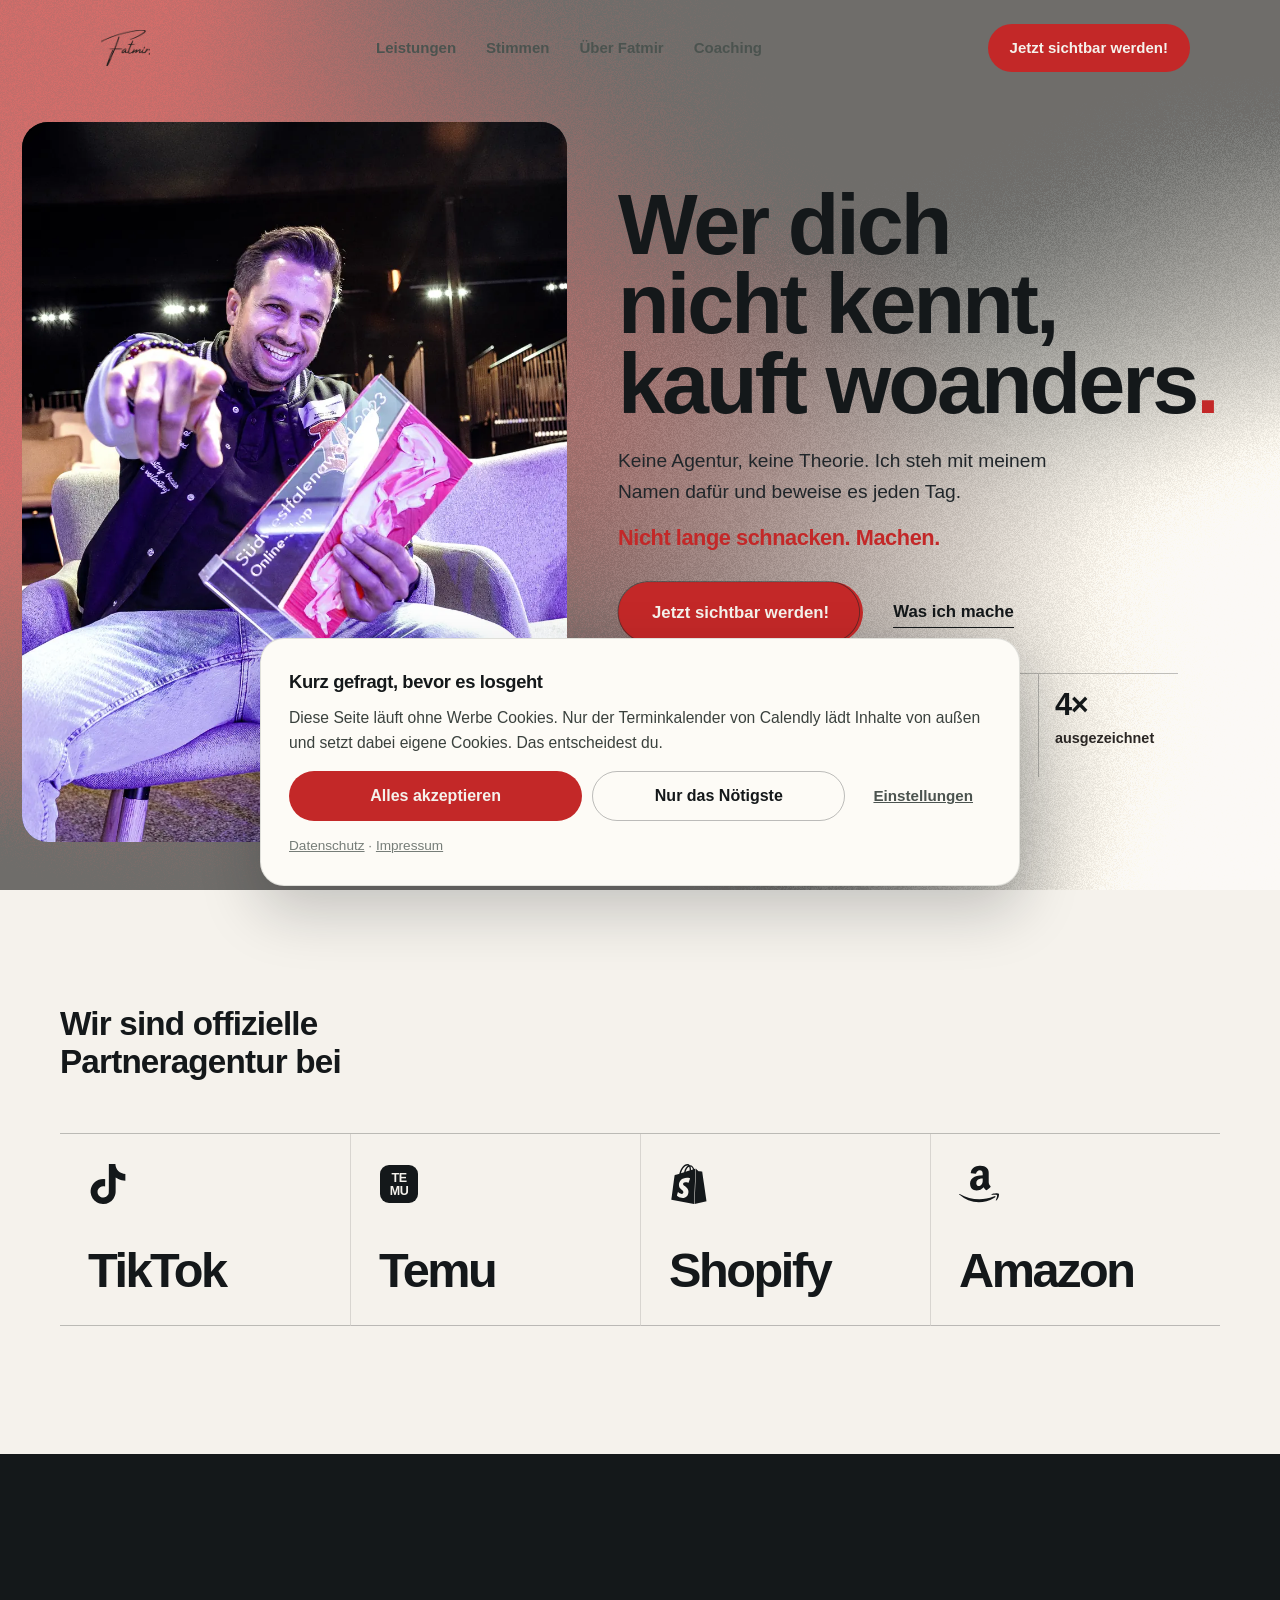
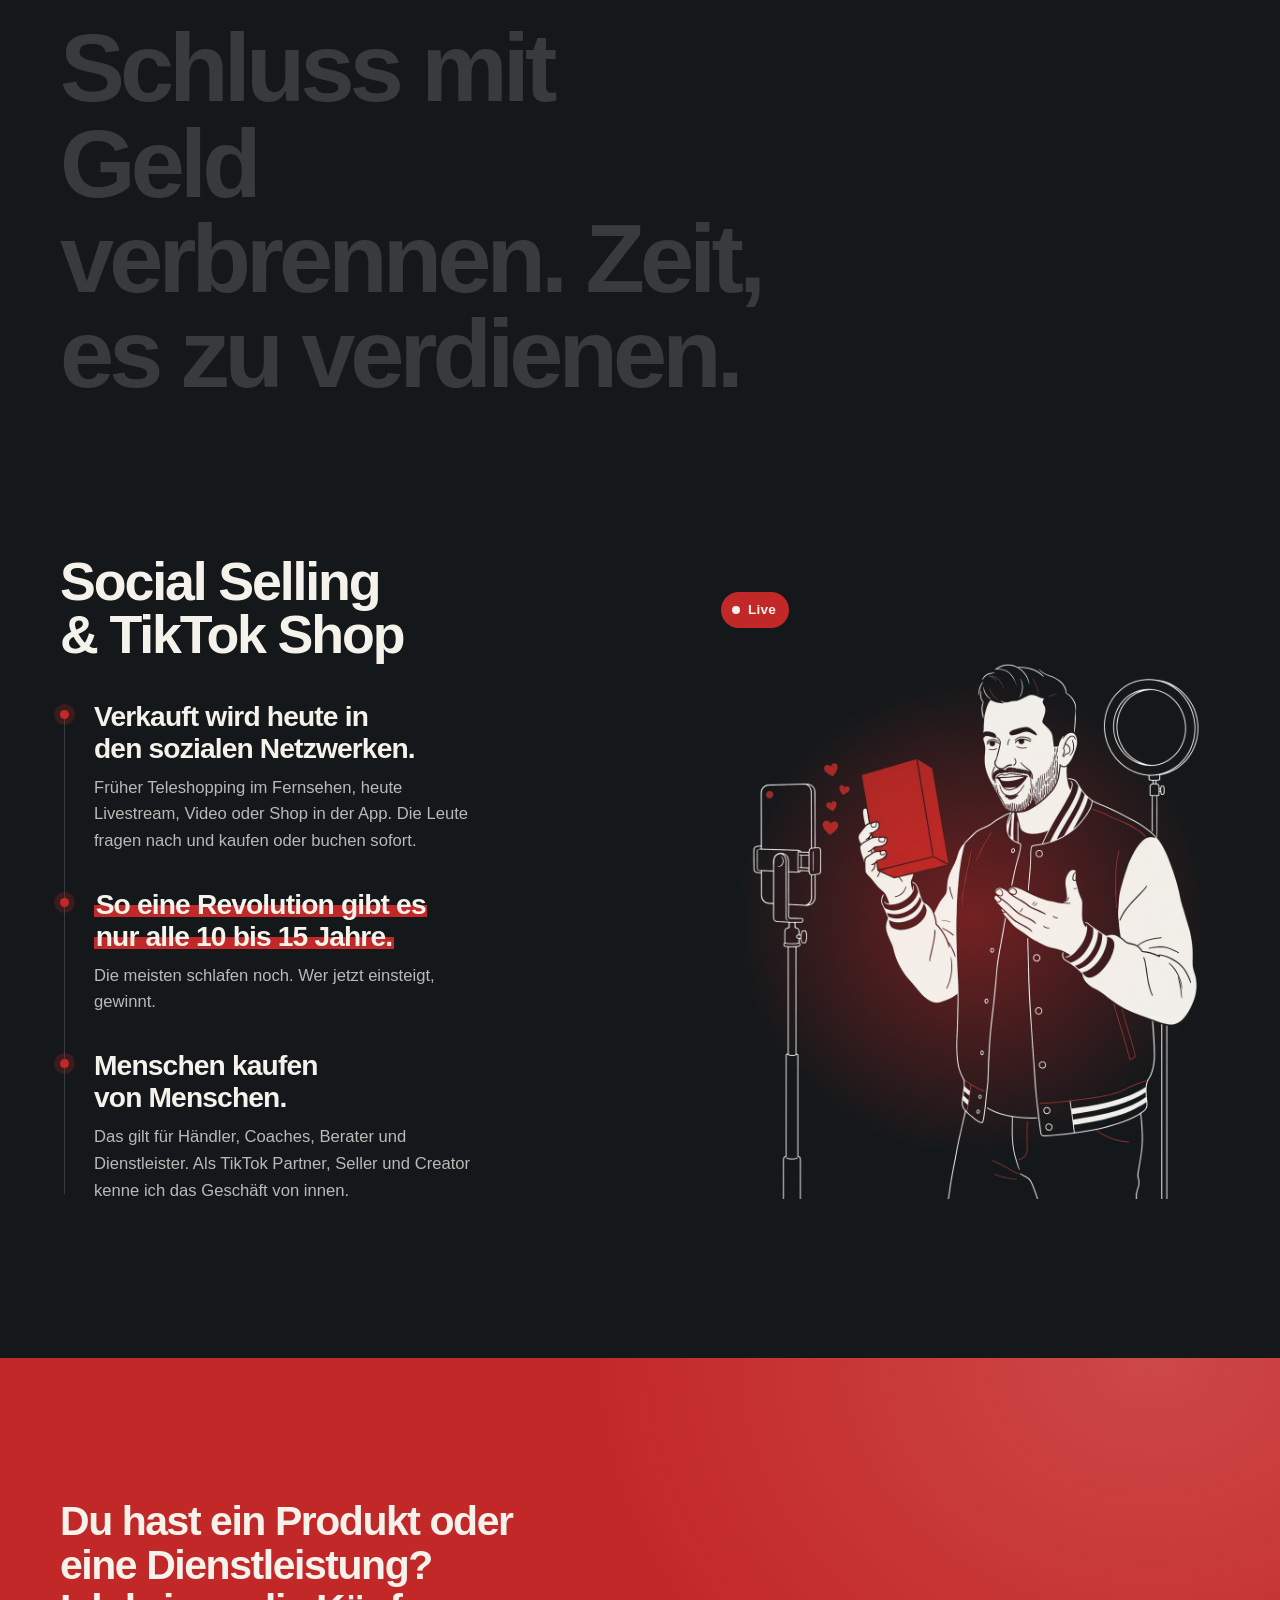
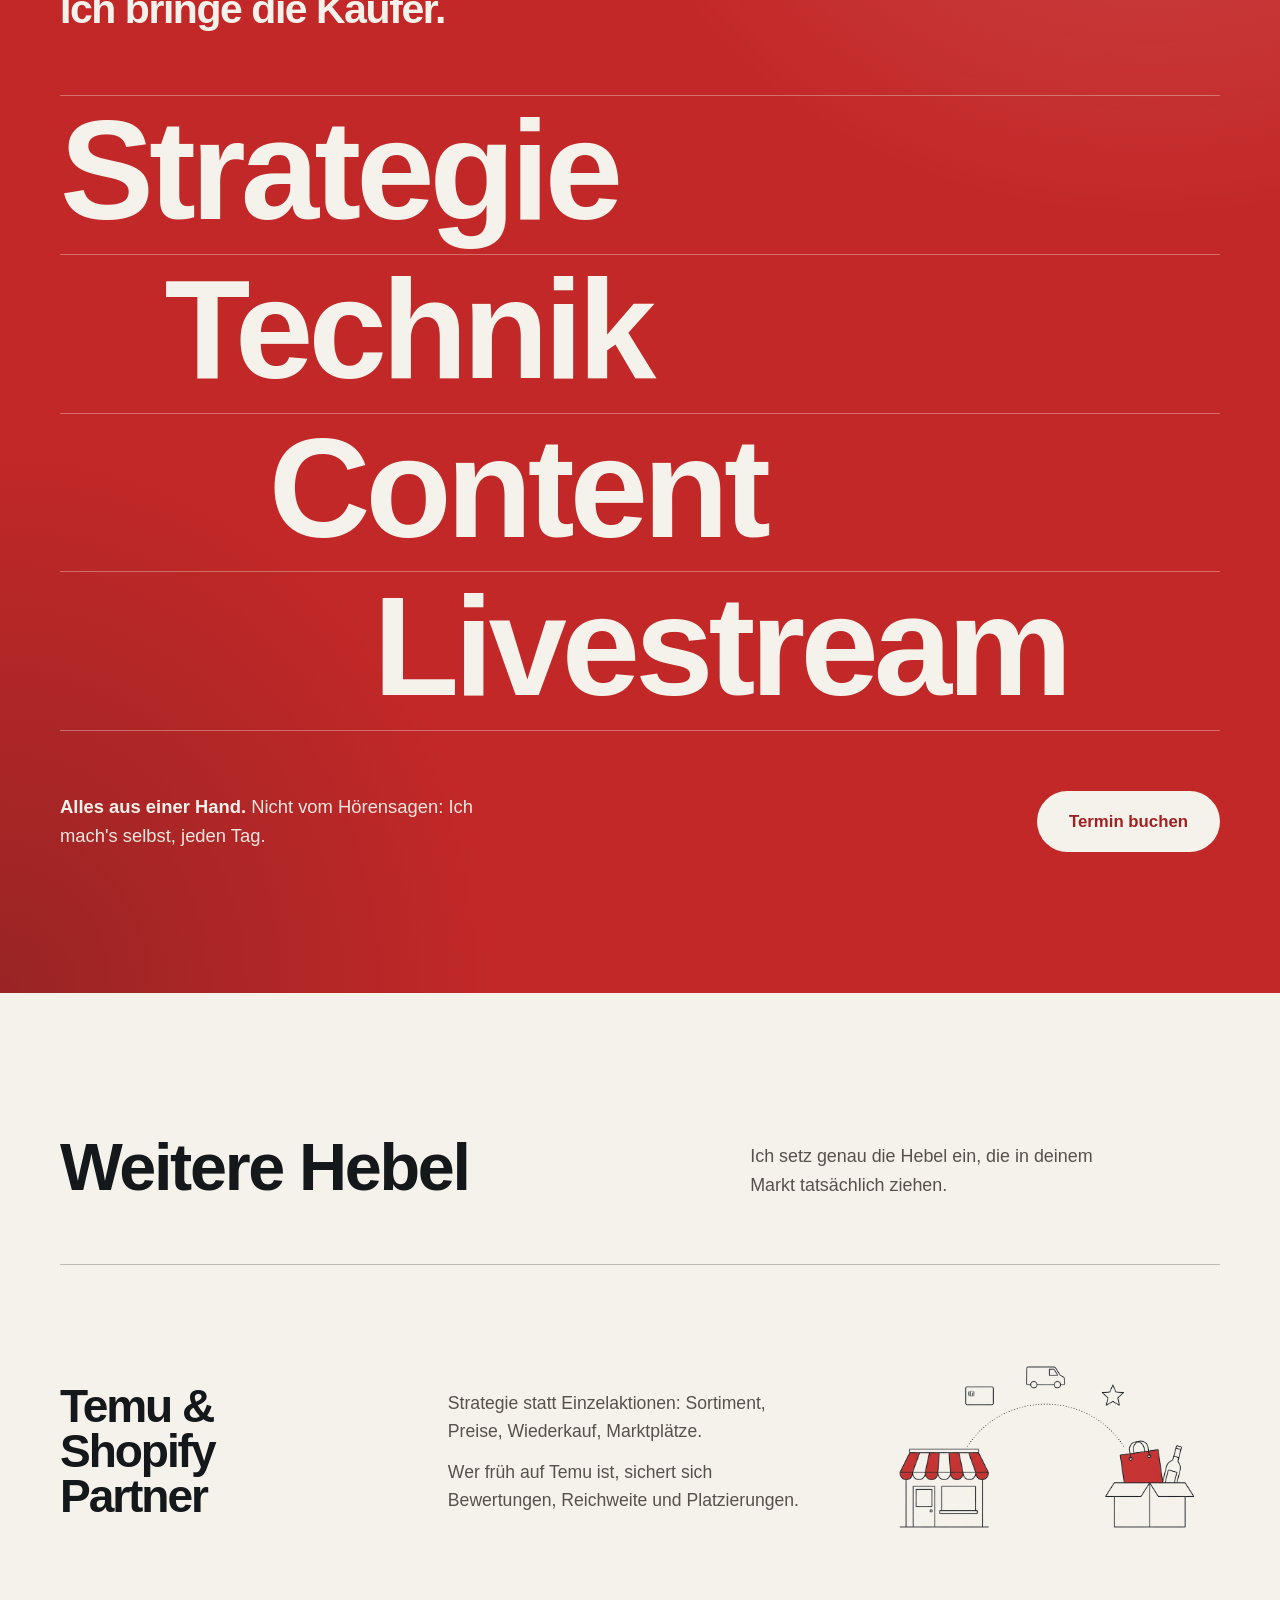
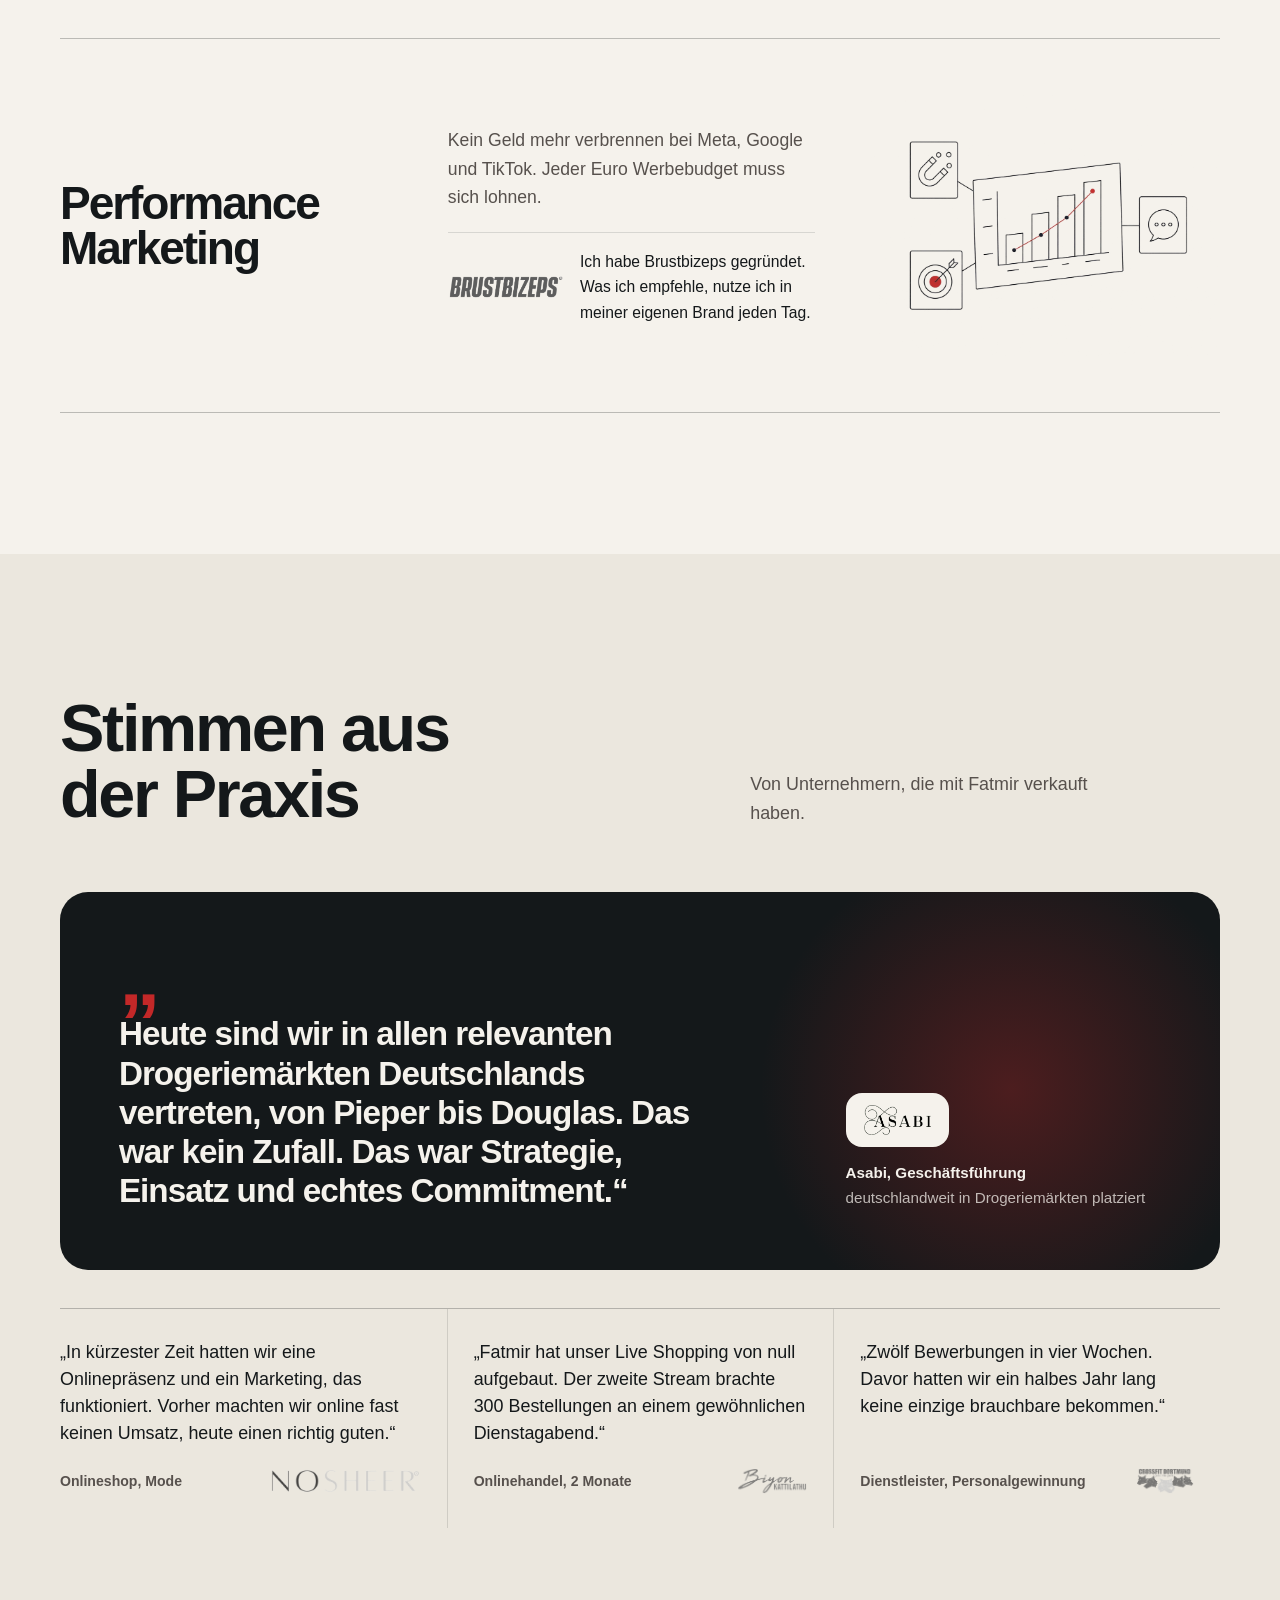
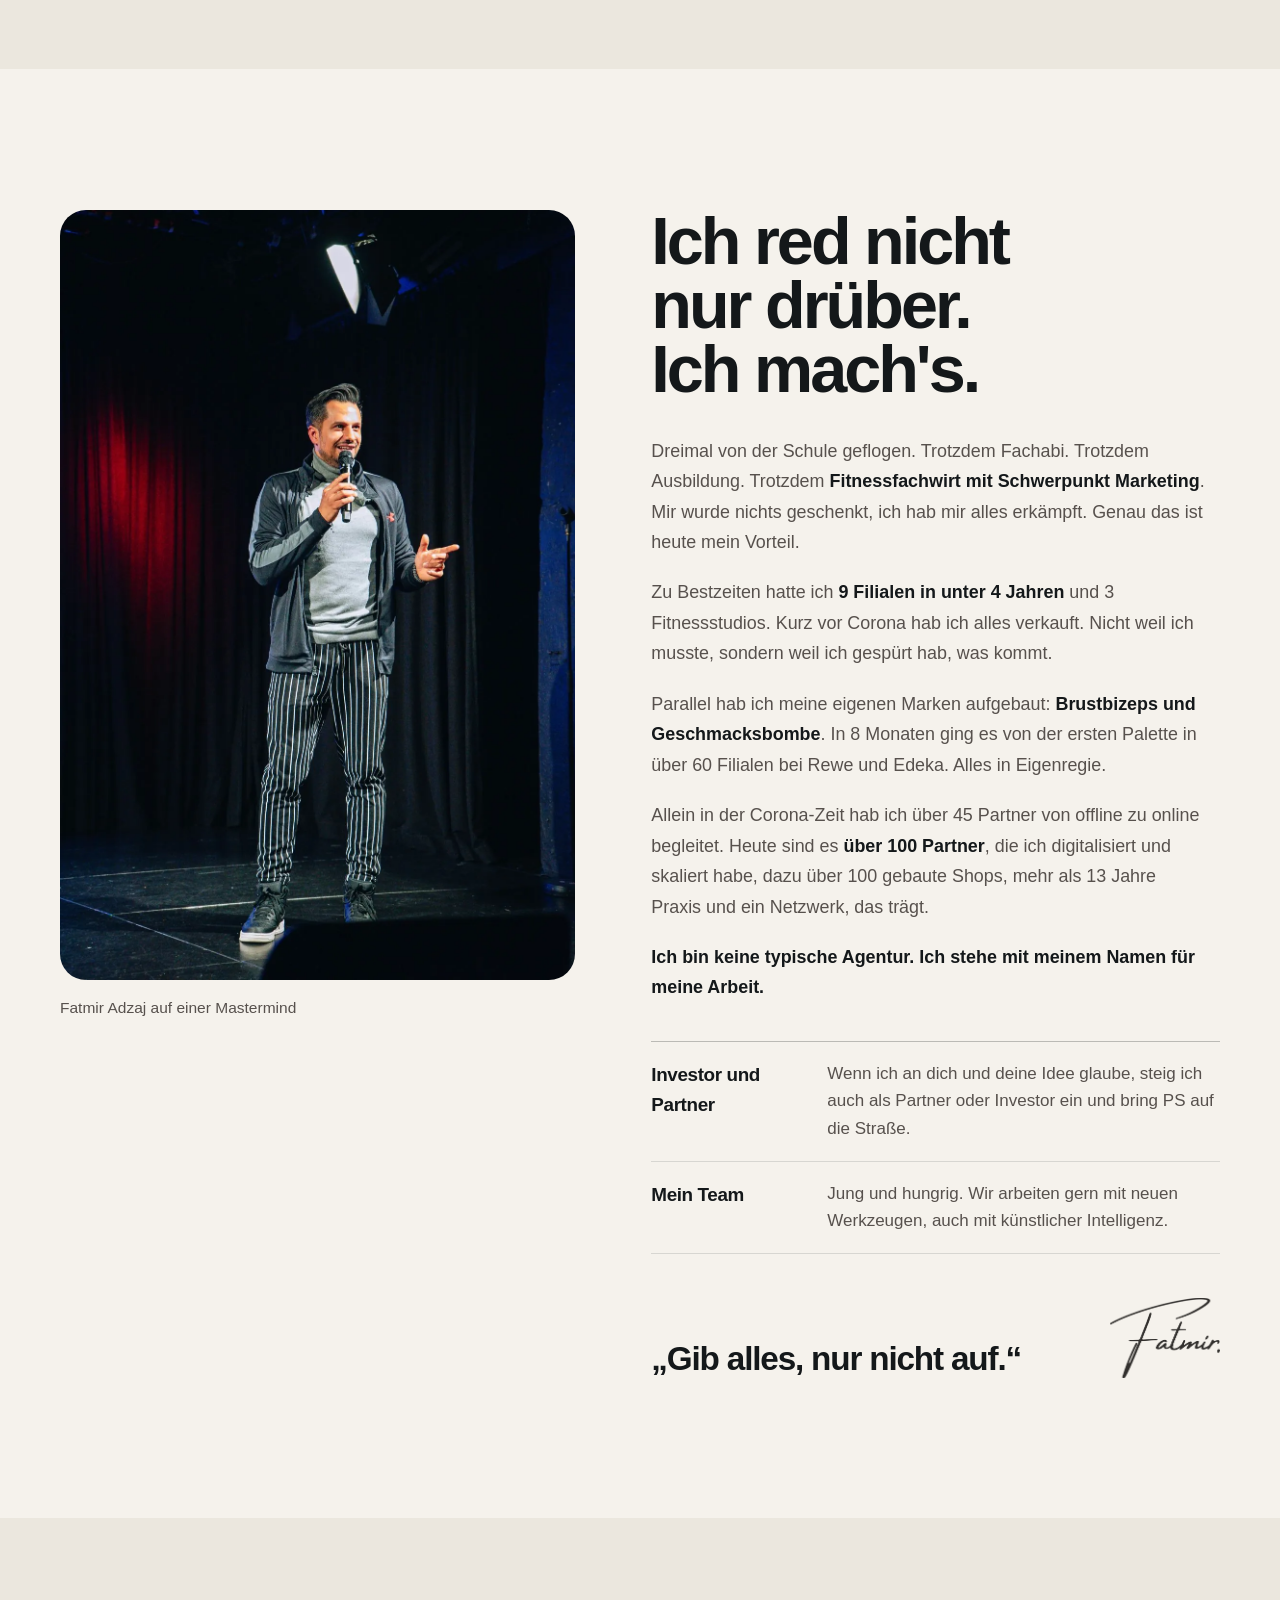
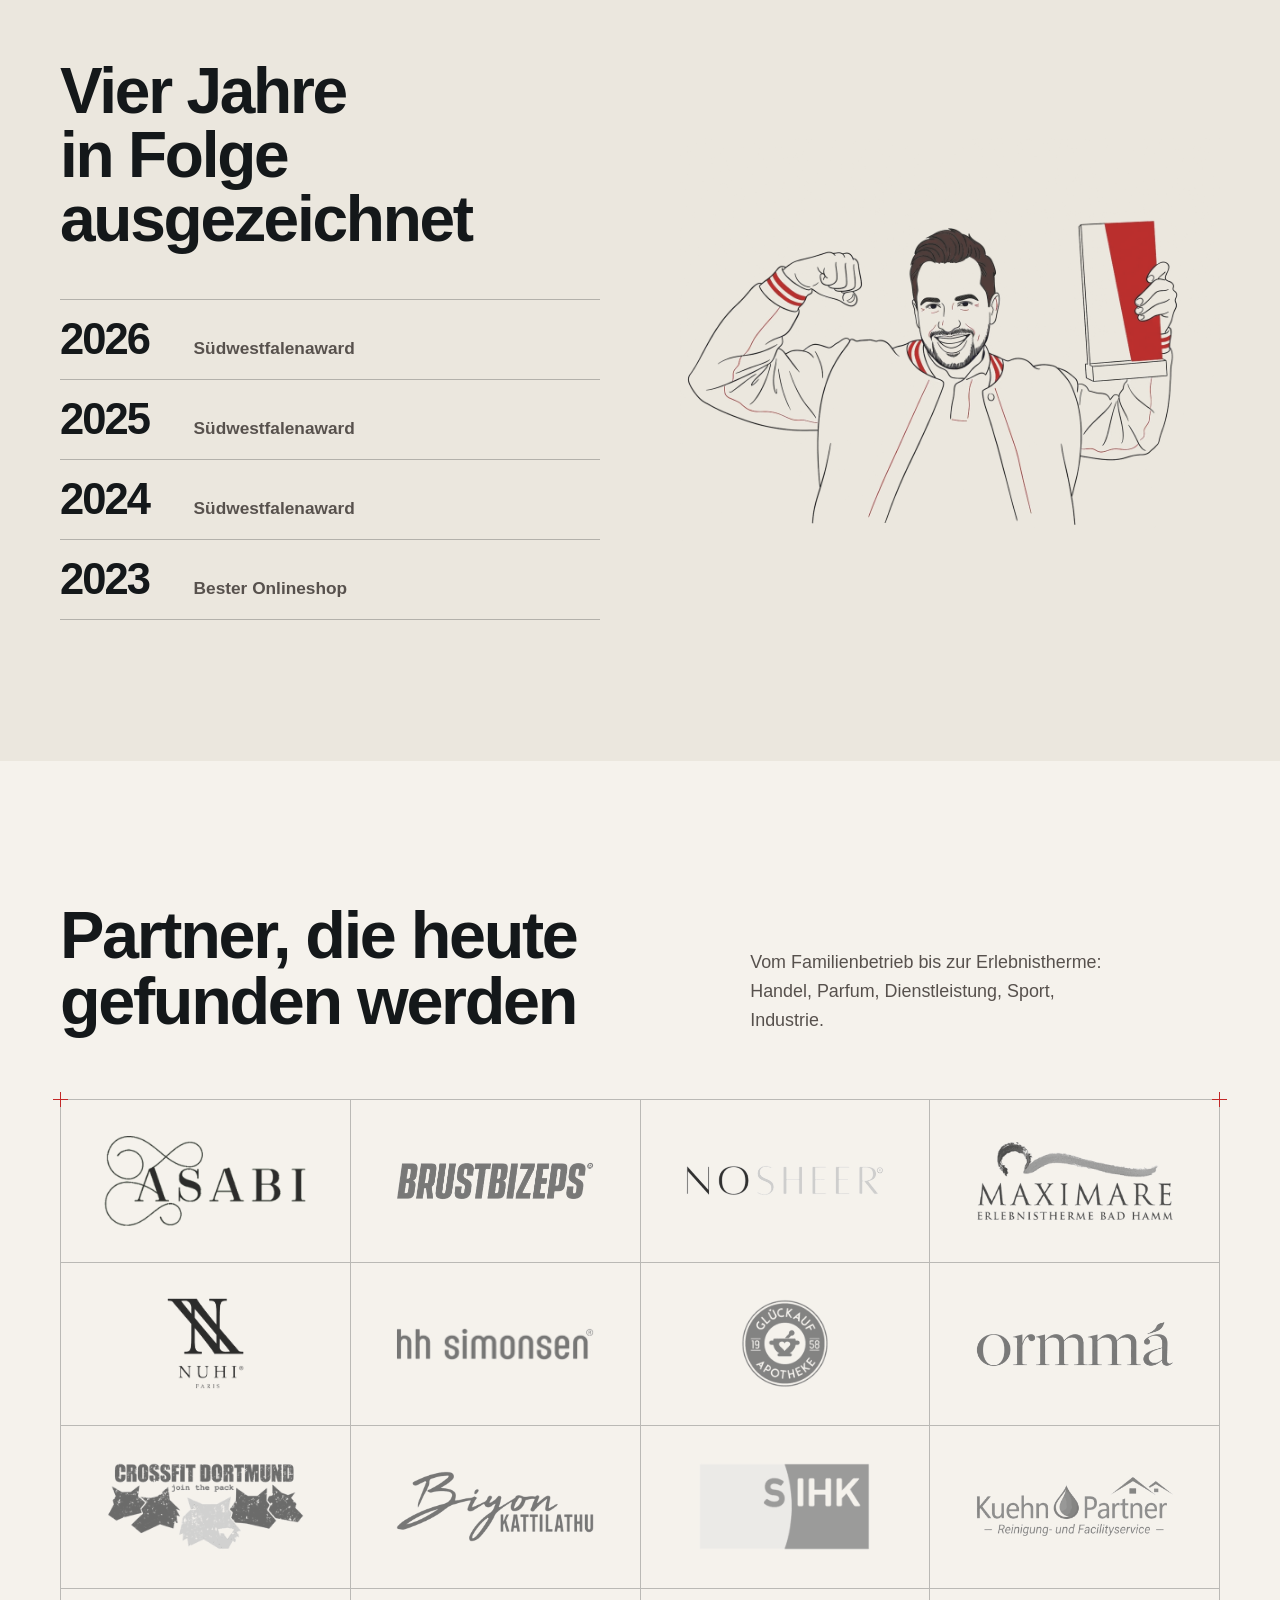
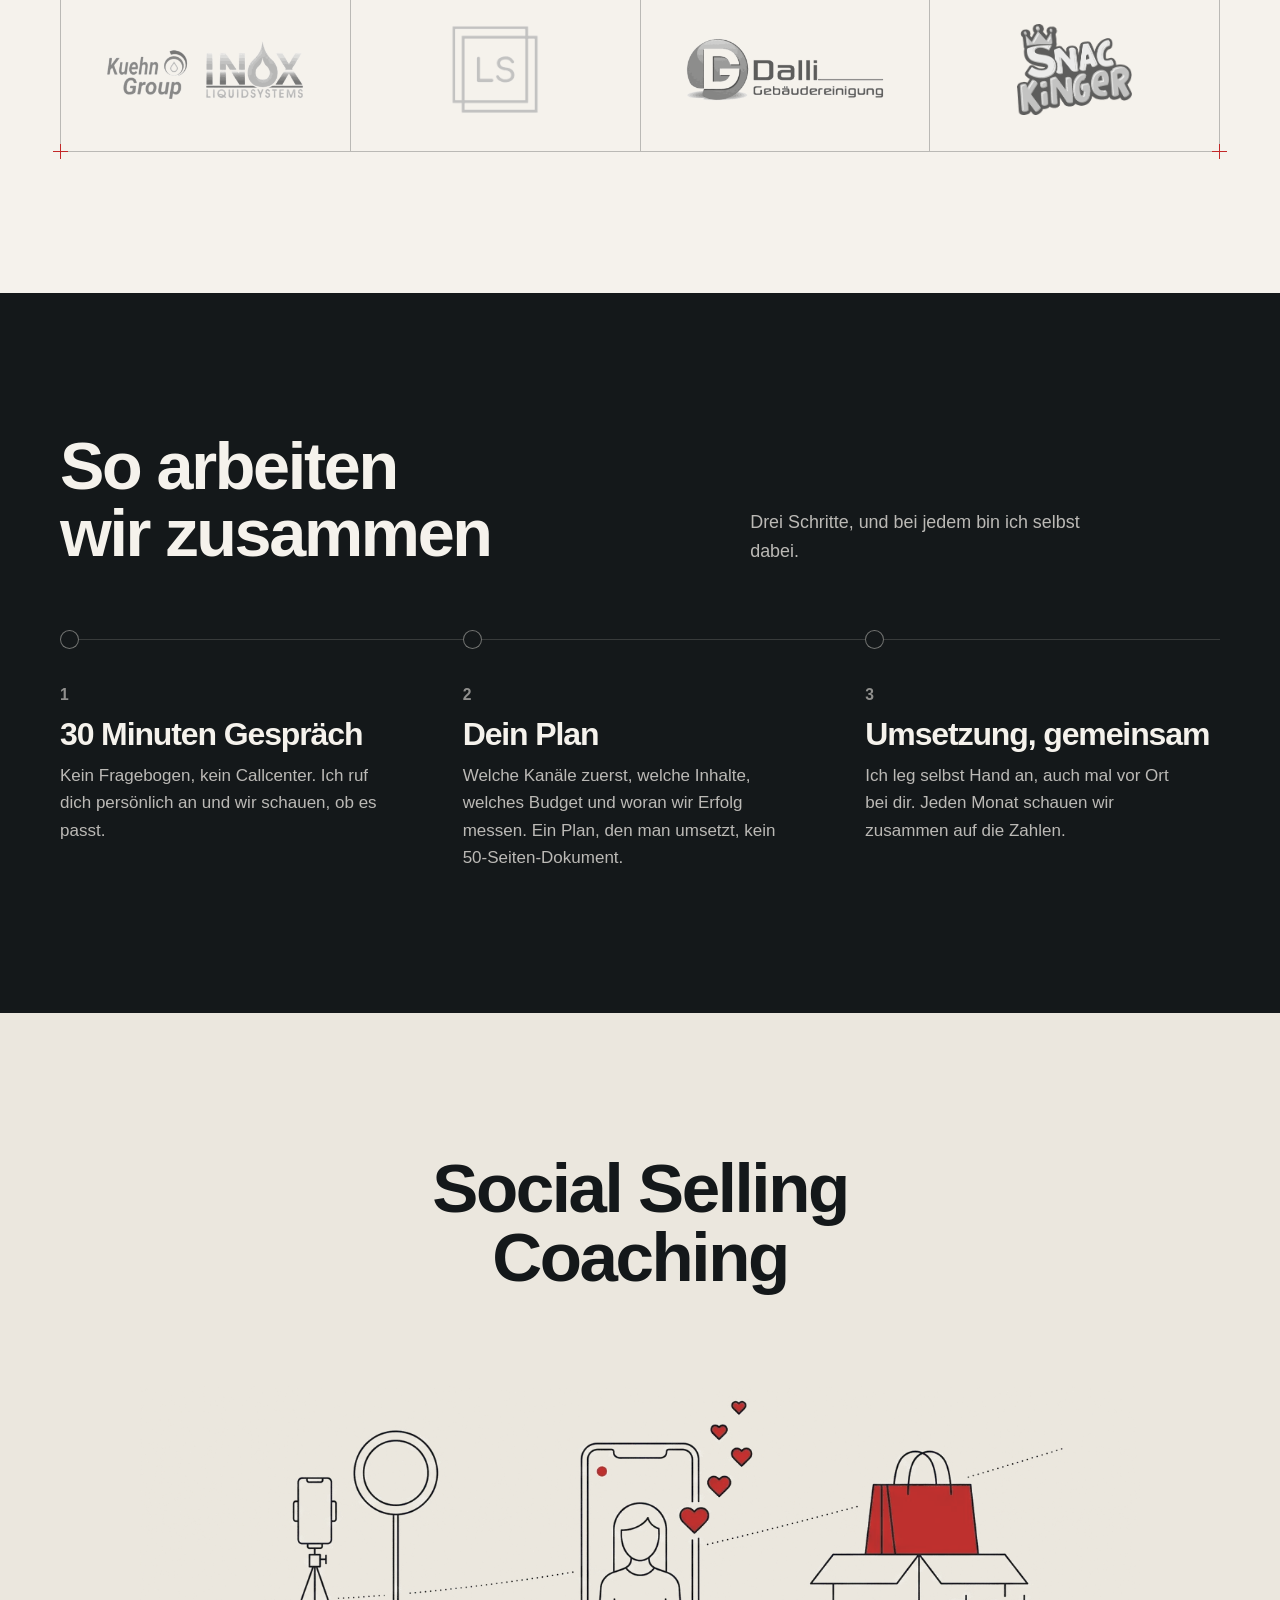
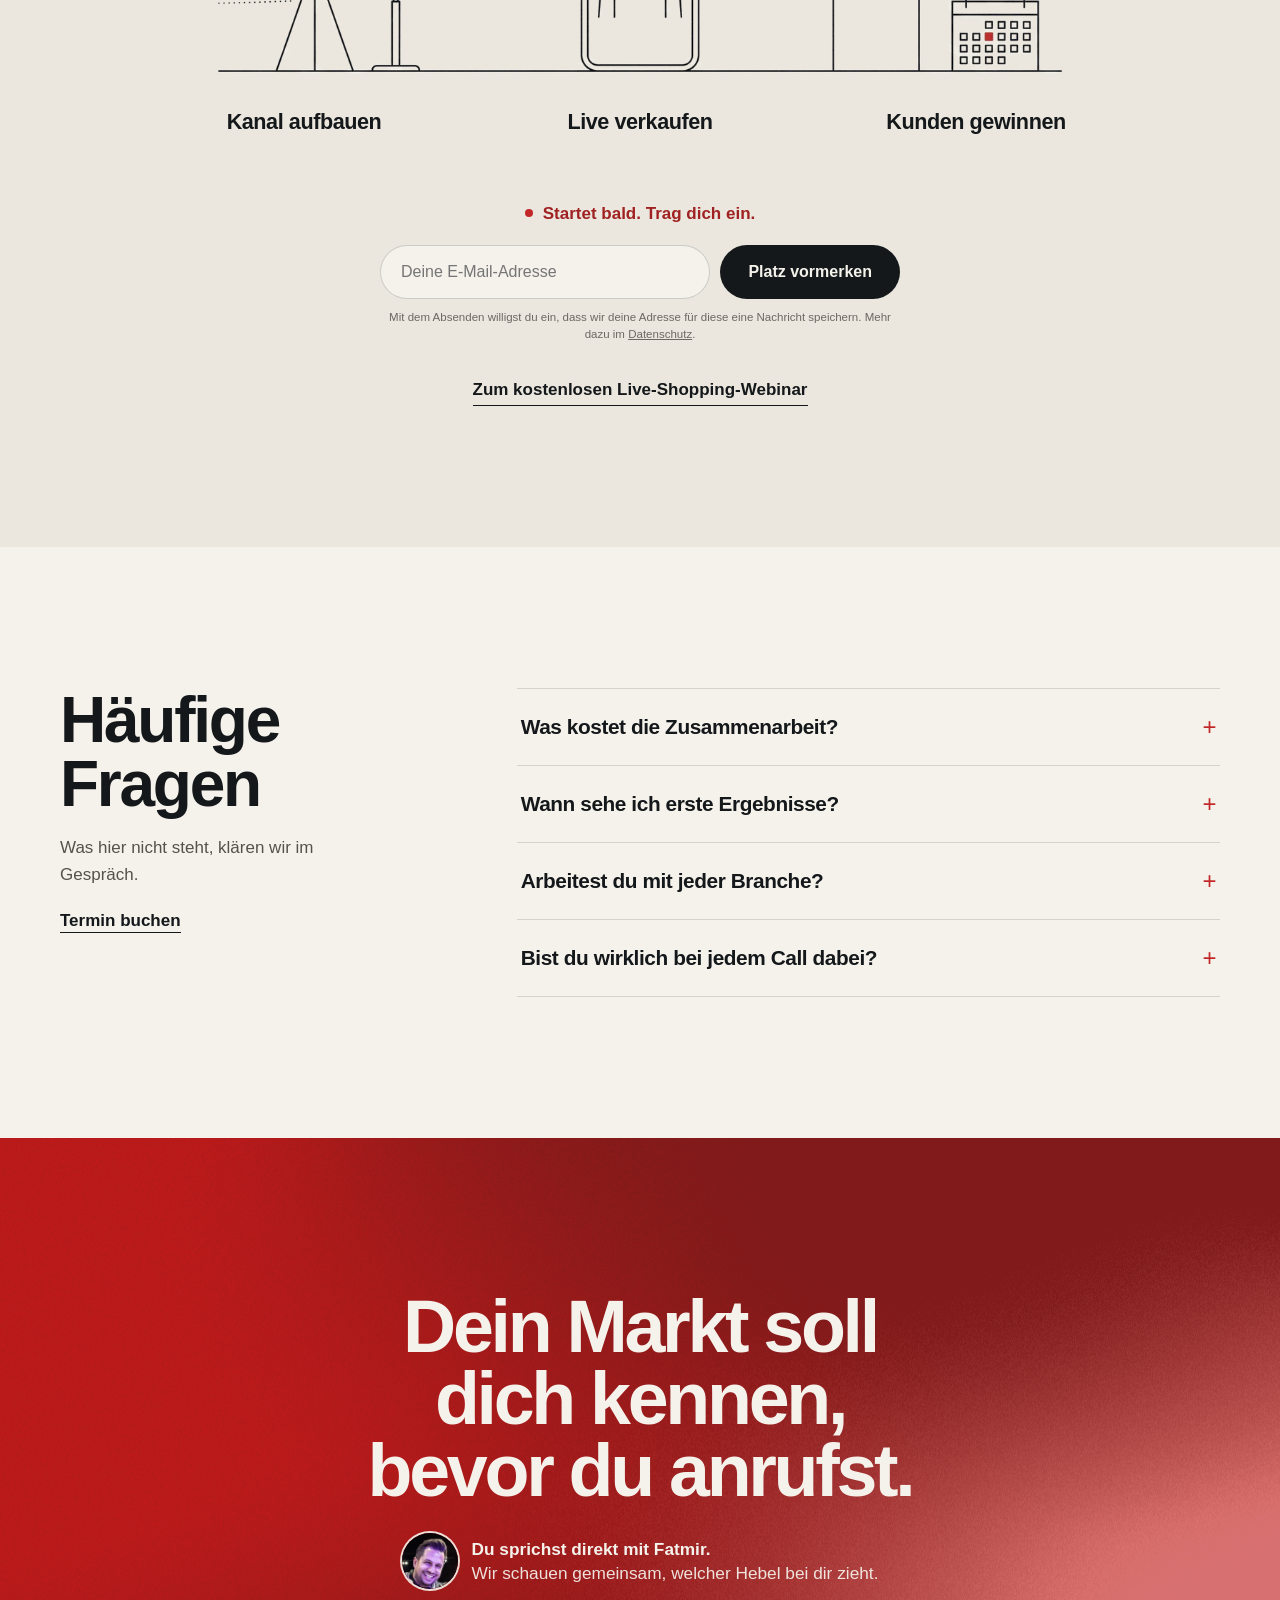
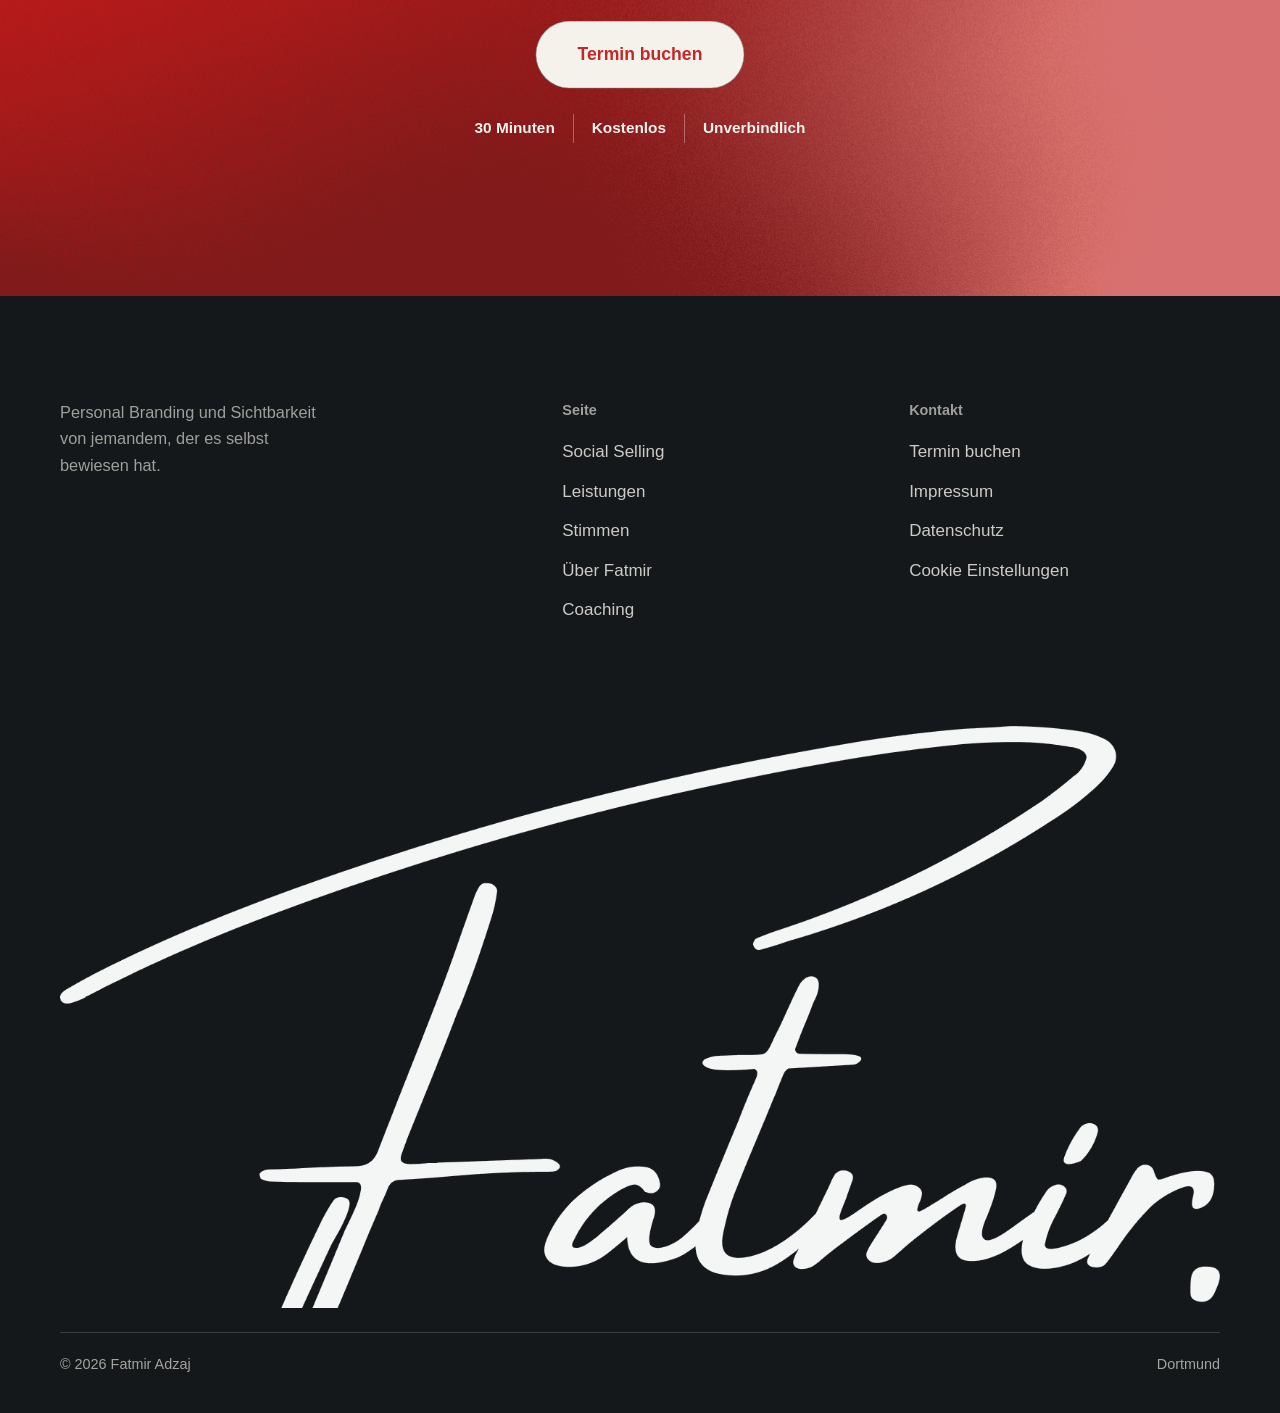
==== commit 73de598b: "feat: Snac Kinger in der Kundenwand, Link zum Webinar im Coaching Snac Kinger steht als 16. Logo in " ====
--- a/docs/index.html
+++ b/docs/index.html
@@ -410,8 +410,8 @@
 
   /* Kundenwand */
   .wall-wrap { position:relative; }
-  .wall { display:grid; grid-template-columns:repeat(3, minmax(0,1fr)); border-top:1px solid var(--line-strong); border-left:1px solid var(--line-strong); }
-  .wall li { position:relative; aspect-ratio:4 / 3; border-right:1px solid var(--line-strong); border-bottom:1px solid var(--line-strong); transition:background .4s ease; }
+  .wall { display:grid; grid-template-columns:repeat(2, minmax(0,1fr)); border-top:1px solid var(--line-strong); border-left:1px solid var(--line-strong); }
+  .wall li { position:relative; aspect-ratio:2 / 1; border-right:1px solid var(--line-strong); border-bottom:1px solid var(--line-strong); transition:background .4s ease; }
   .wall img { position:absolute; left:15%; top:22%; width:70%; height:56%; object-fit:contain; opacity:.82; transition:opacity .4s ease, transform .7s var(--ease); }
   @media (hover:hover) {
     .wall li:hover { background:var(--surface); }
@@ -425,6 +425,11 @@
   .tick::after { top:7px; left:0; height:1px; width:15px; }
   .tick.tl { left:-7px; top:-7px; } .tick.tr { right:-7px; top:-7px; }
   .tick.bl { left:-7px; bottom:-7px; } .tick.br { right:-7px; bottom:-7px; }
+  /* 16 Logos: 2 Spalten am Handy, sonst 4, damit das Raster aufgeht */
+  @media (min-width:620px) {
+    .wall { grid-template-columns:repeat(4, minmax(0,1fr)); }
+    .wall li { aspect-ratio:16 / 9; }
+  }
 
   /* Coaching, mittig */
   .coach { background:var(--sand); }
@@ -434,10 +439,9 @@
   .weg figcaption { display:grid; grid-template-columns:repeat(3, minmax(0,1fr)); gap:8px; margin-top:18px; font-family:var(--display); font-weight:700; font-size:clamp(.98rem,1.7vw,1.35rem); letter-spacing:-.02em; }
   .soon { display:flex; align-items:center; justify-content:center; gap:10px; margin:clamp(40px,5vw,60px) 0 18px; font-weight:650; color:var(--red-deep); }
   .soon i { flex:none; width:8px; height:8px; border-radius:50%; background:var(--red); }
+  .coach-webinar { margin-top:32px; }
 
   @media (min-width:900px) {
-    .wall { grid-template-columns:repeat(5, minmax(0,1fr)); }
-    .wall li { aspect-ratio:16 / 11; }
     .band-list li { padding-left:calc(var(--i) * 9%); }
     .band-foot { grid-template-columns:minmax(0,1fr) auto; }
   }
@@ -770,6 +774,7 @@
           <li style="--i:12"><img src="assets/partner-inox.png" width="690" height="220" alt="Kuehn Group und Inox Liquidsystems" loading="lazy"></li>
           <li style="--i:13"><img src="assets/partner-losfizio.png" width="220" height="220" alt="Los Fizio Köln" loading="lazy"></li>
           <li style="--i:14"><img src="assets/partner-06.png" width="663" height="220" alt="Dalli Gebäudereinigung" loading="lazy"></li>
+          <li style="--i:15"><img src="assets/partner-snac-kinger.png" width="279" height="220" alt="Snac Kinger" loading="lazy"></li>
         </ul>
       </div>
     </div>
@@ -822,6 +827,7 @@
             </div>
           </div>
       </div>
+      <a href="https://liveshopmastery.de/?utm_source=fatmir.de&amp;utm_medium=website" class="link coach-webinar">Zum kostenlosen Live-Shopping-Webinar</a>
     </div>
   </section>
   
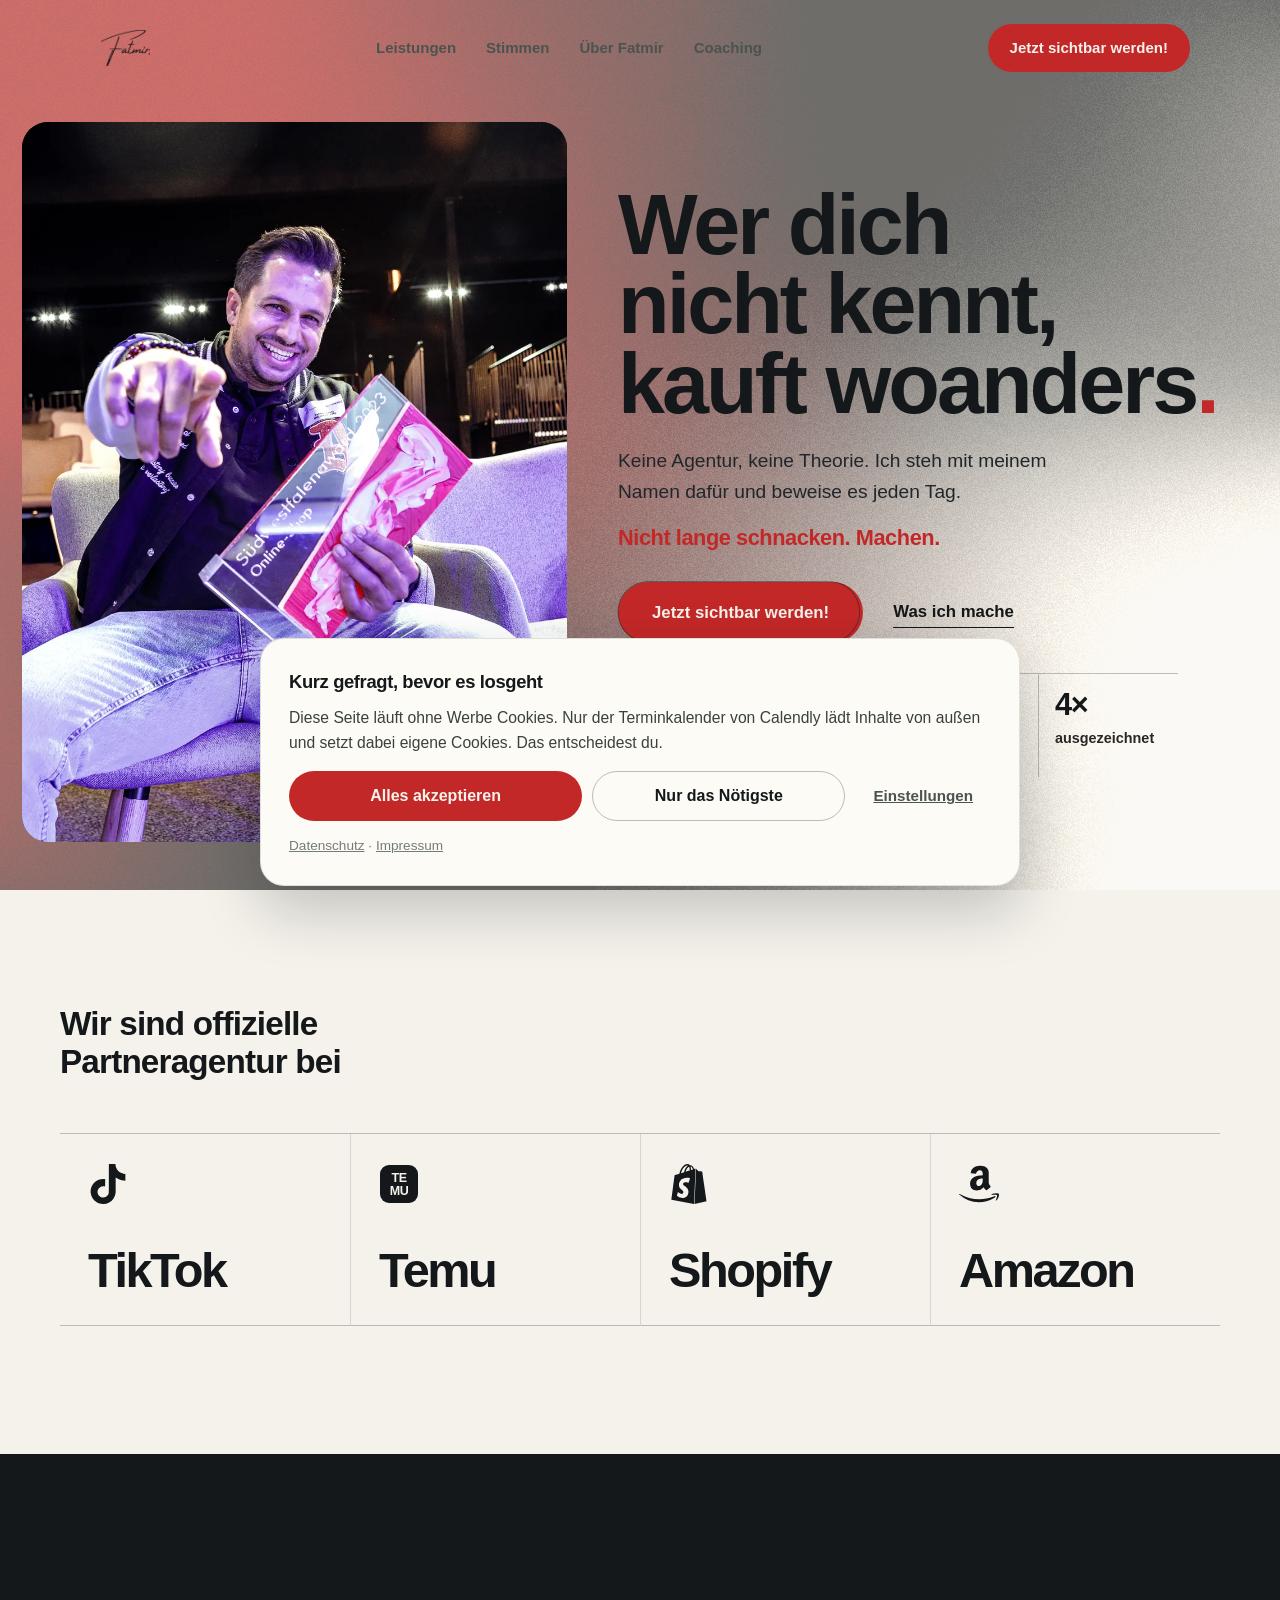
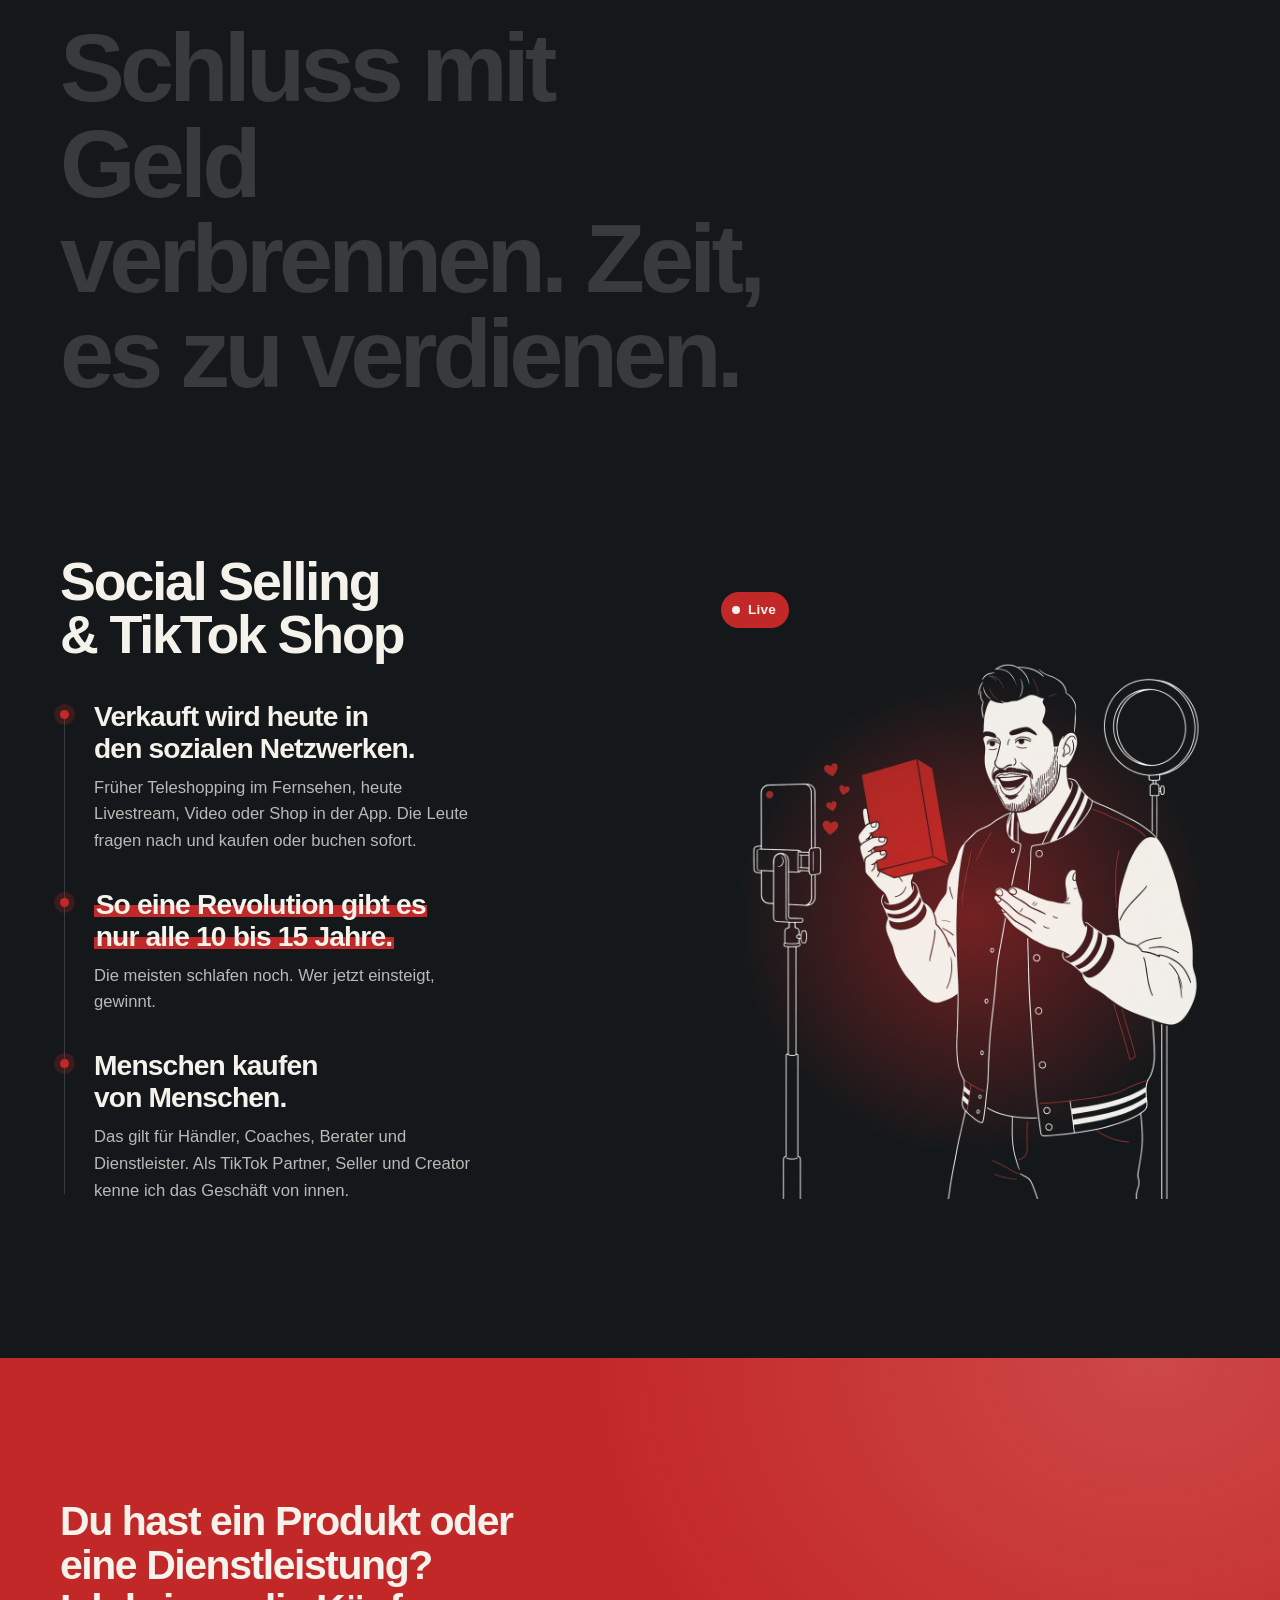
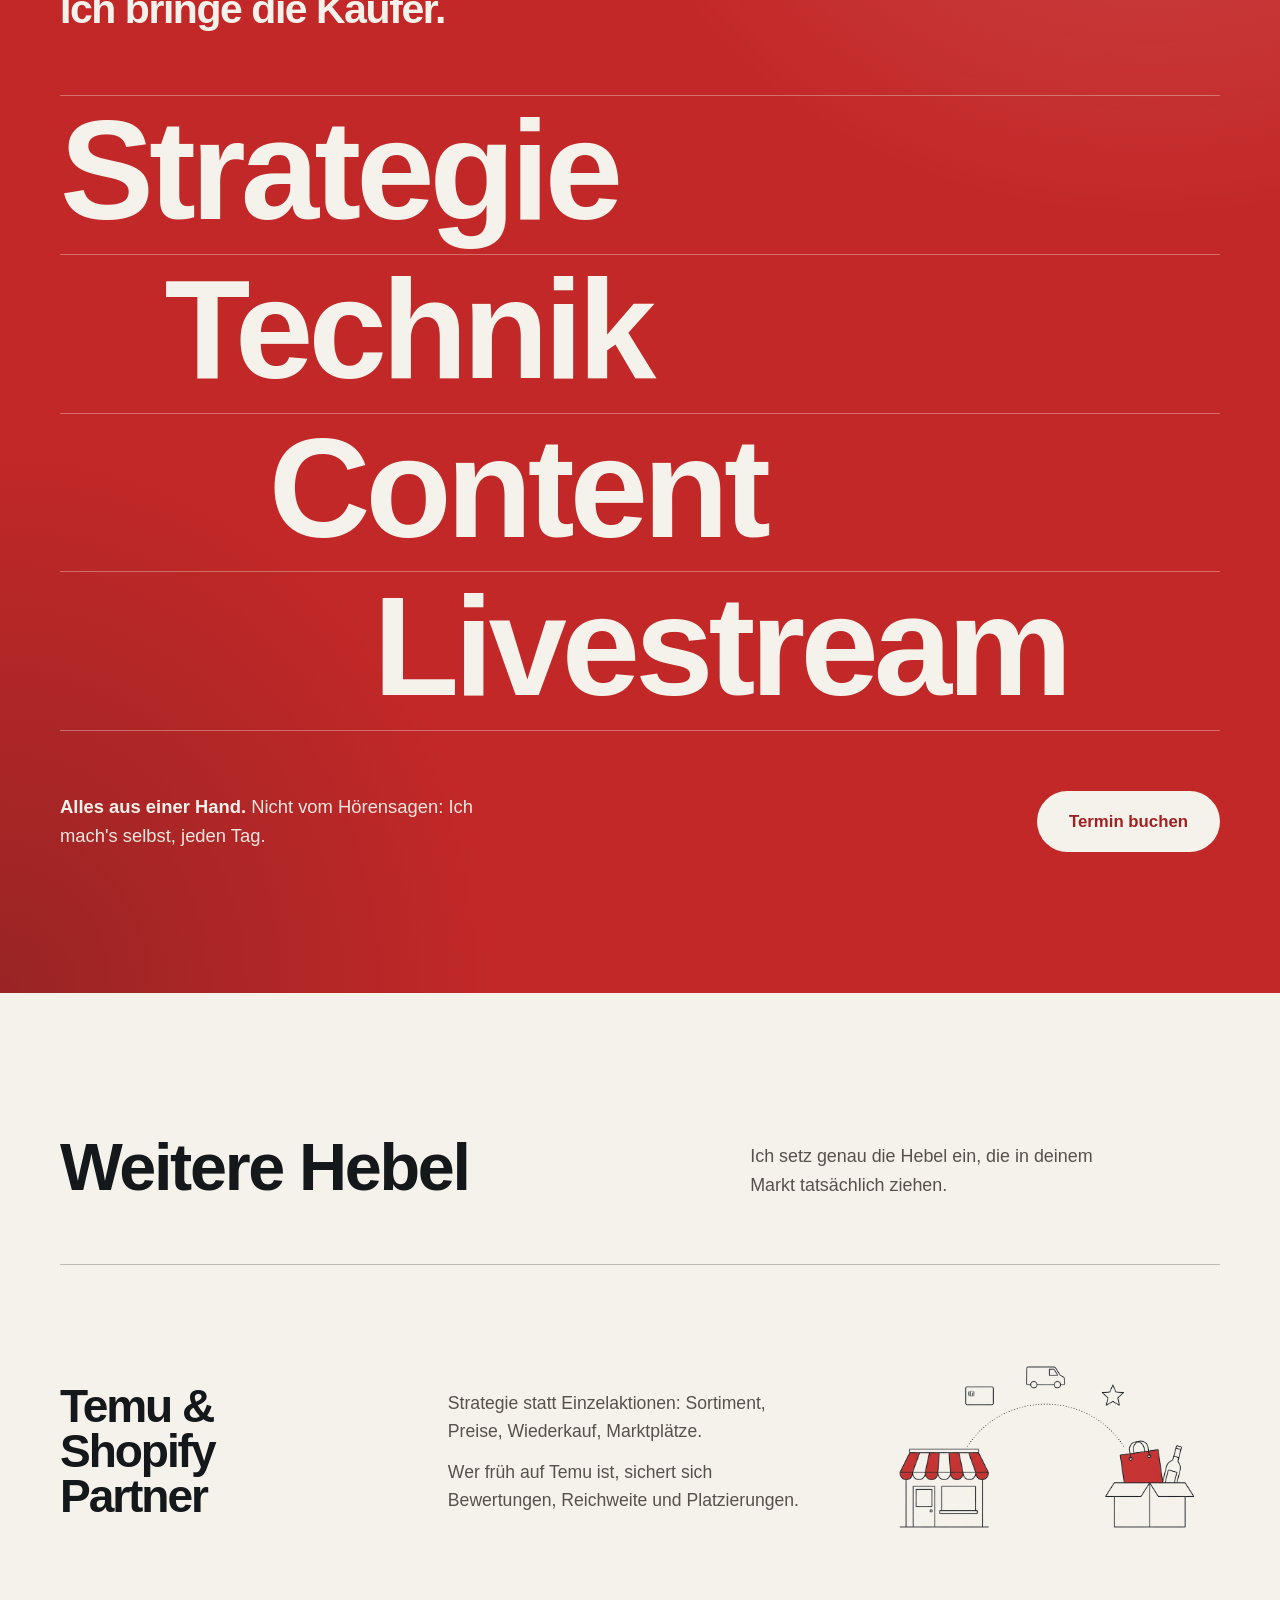
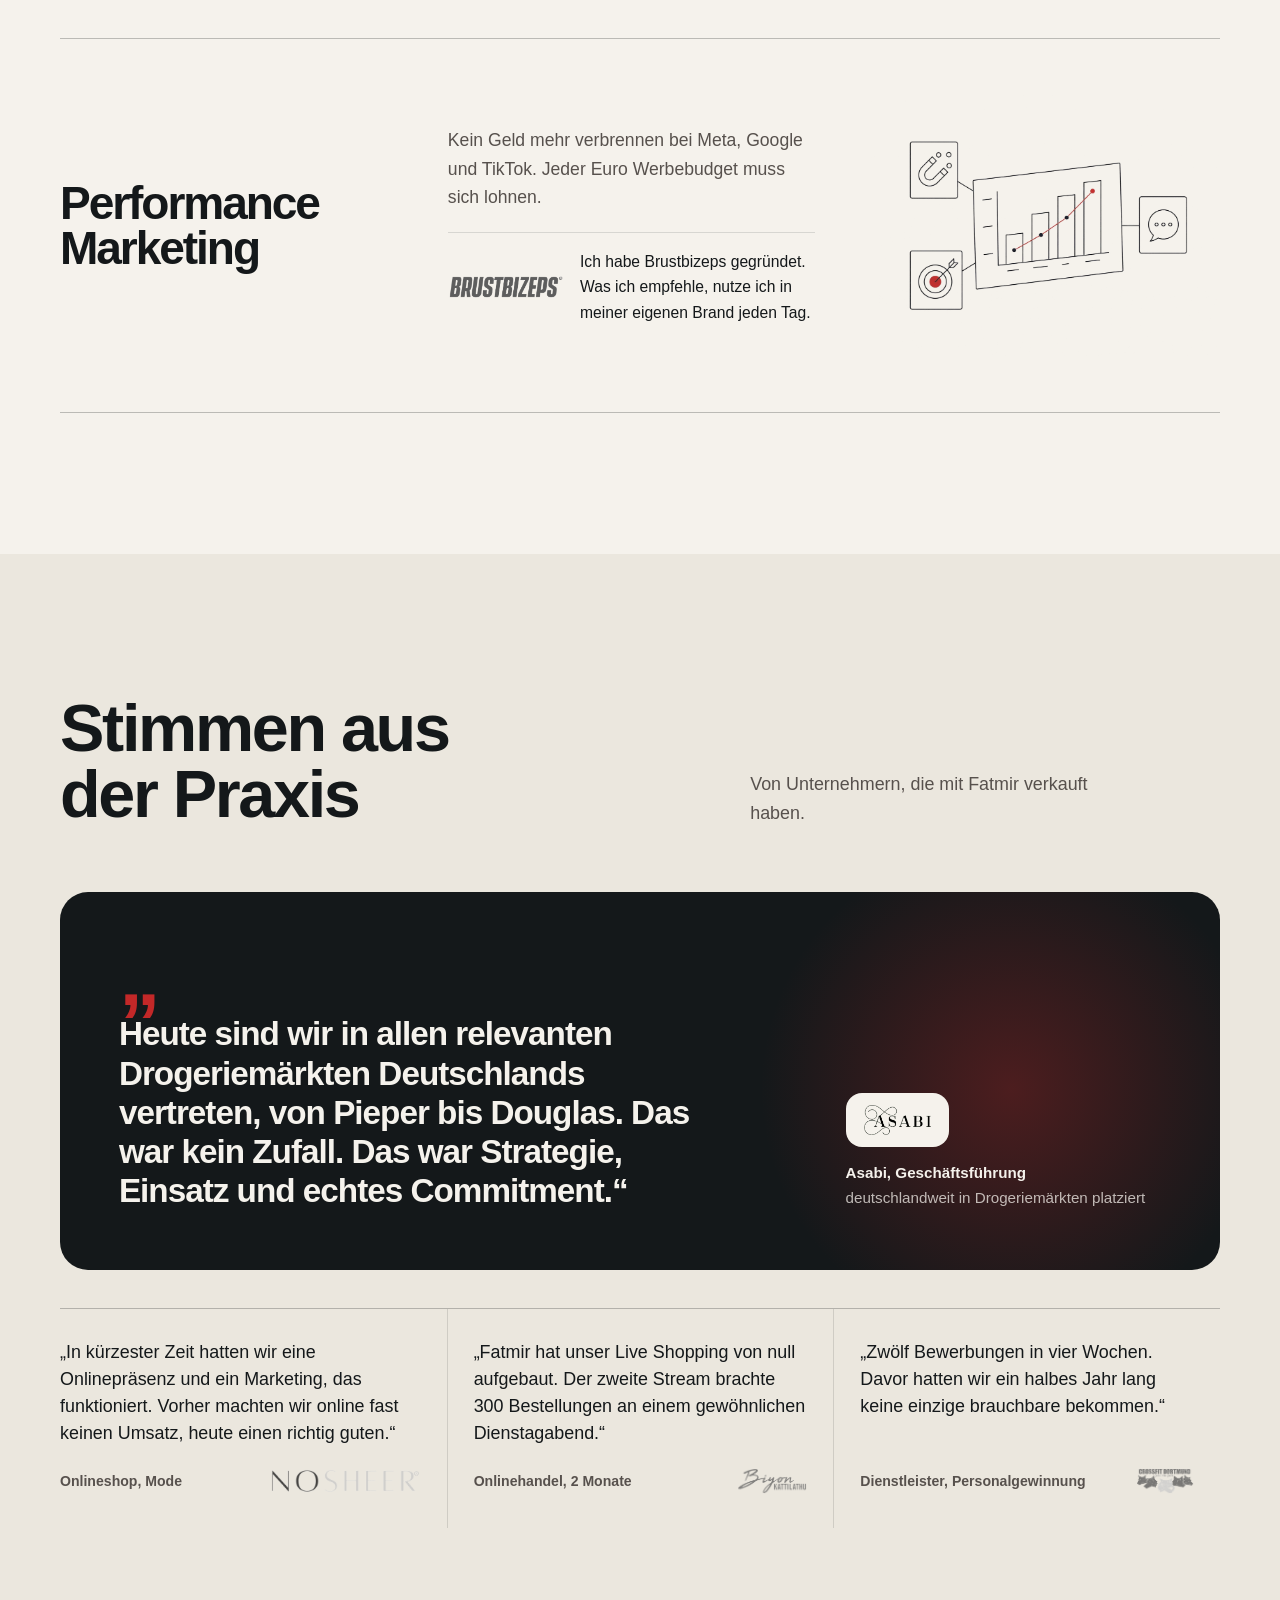
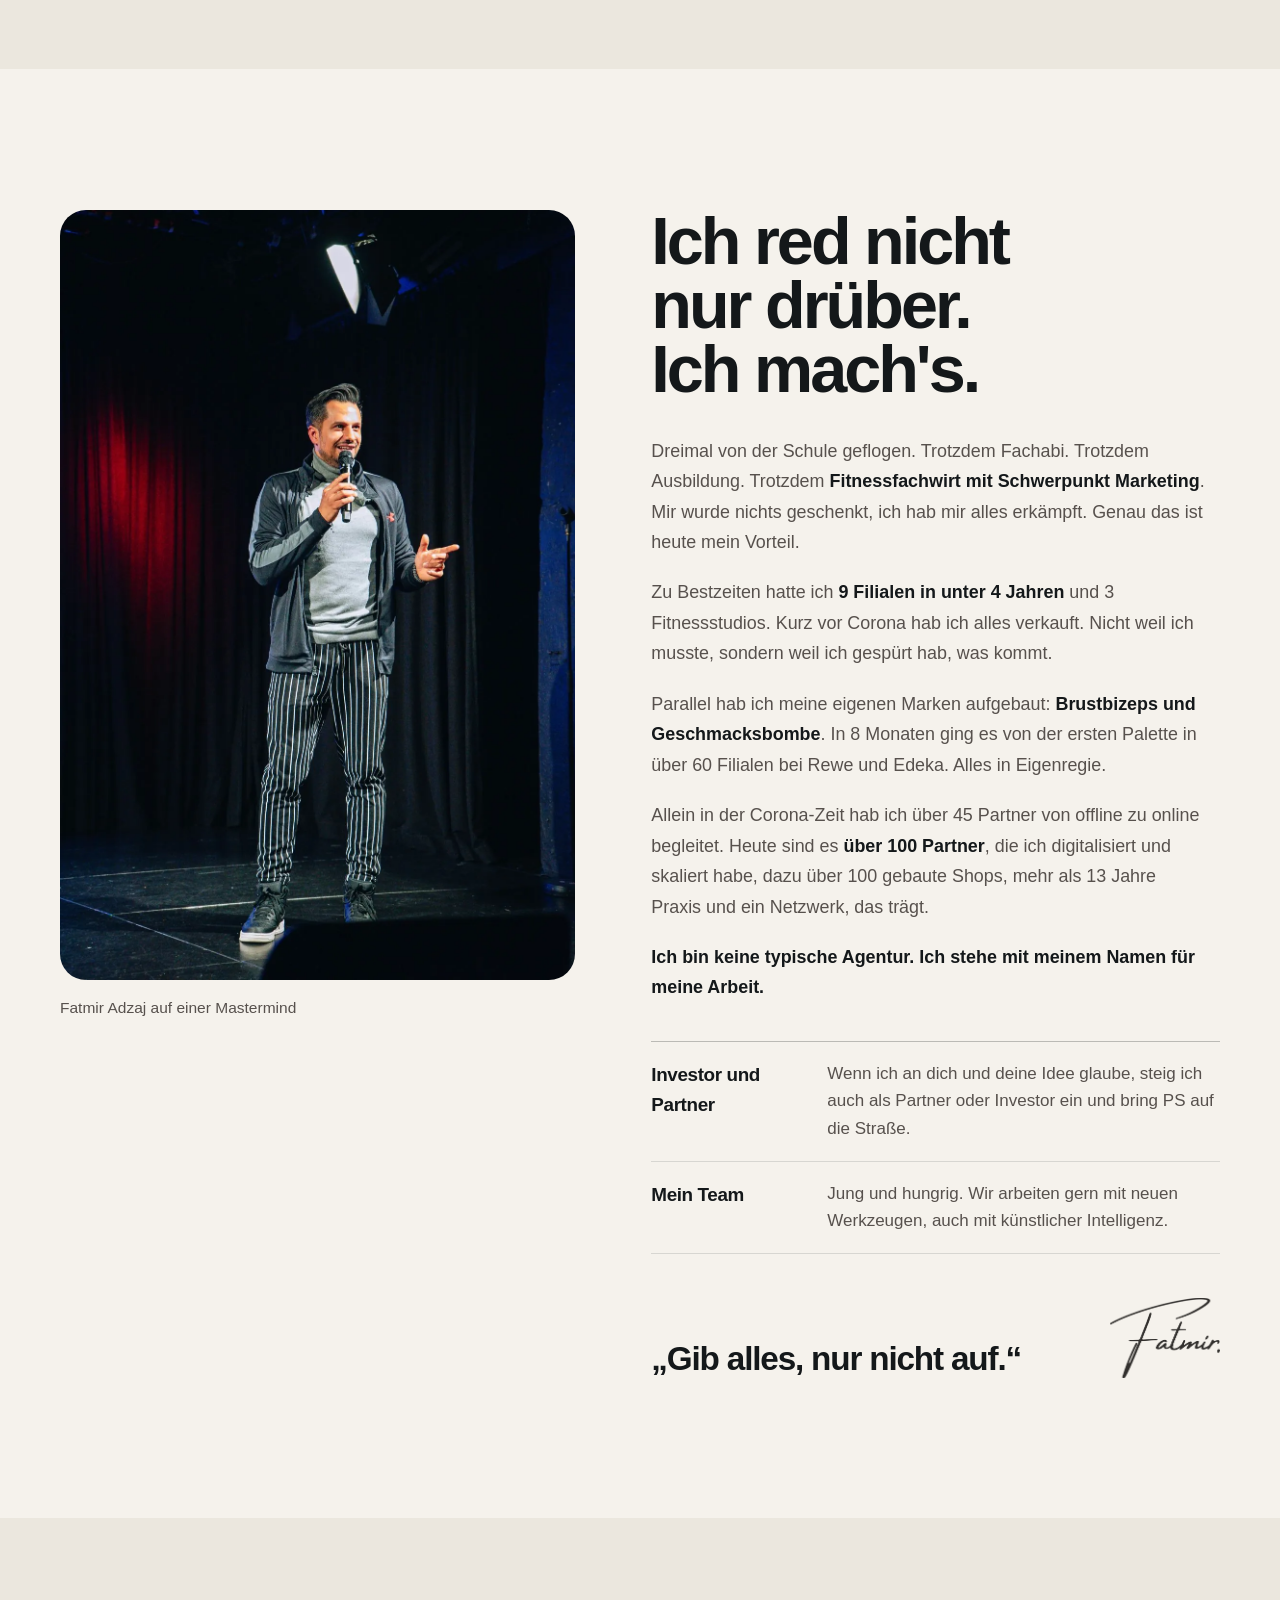
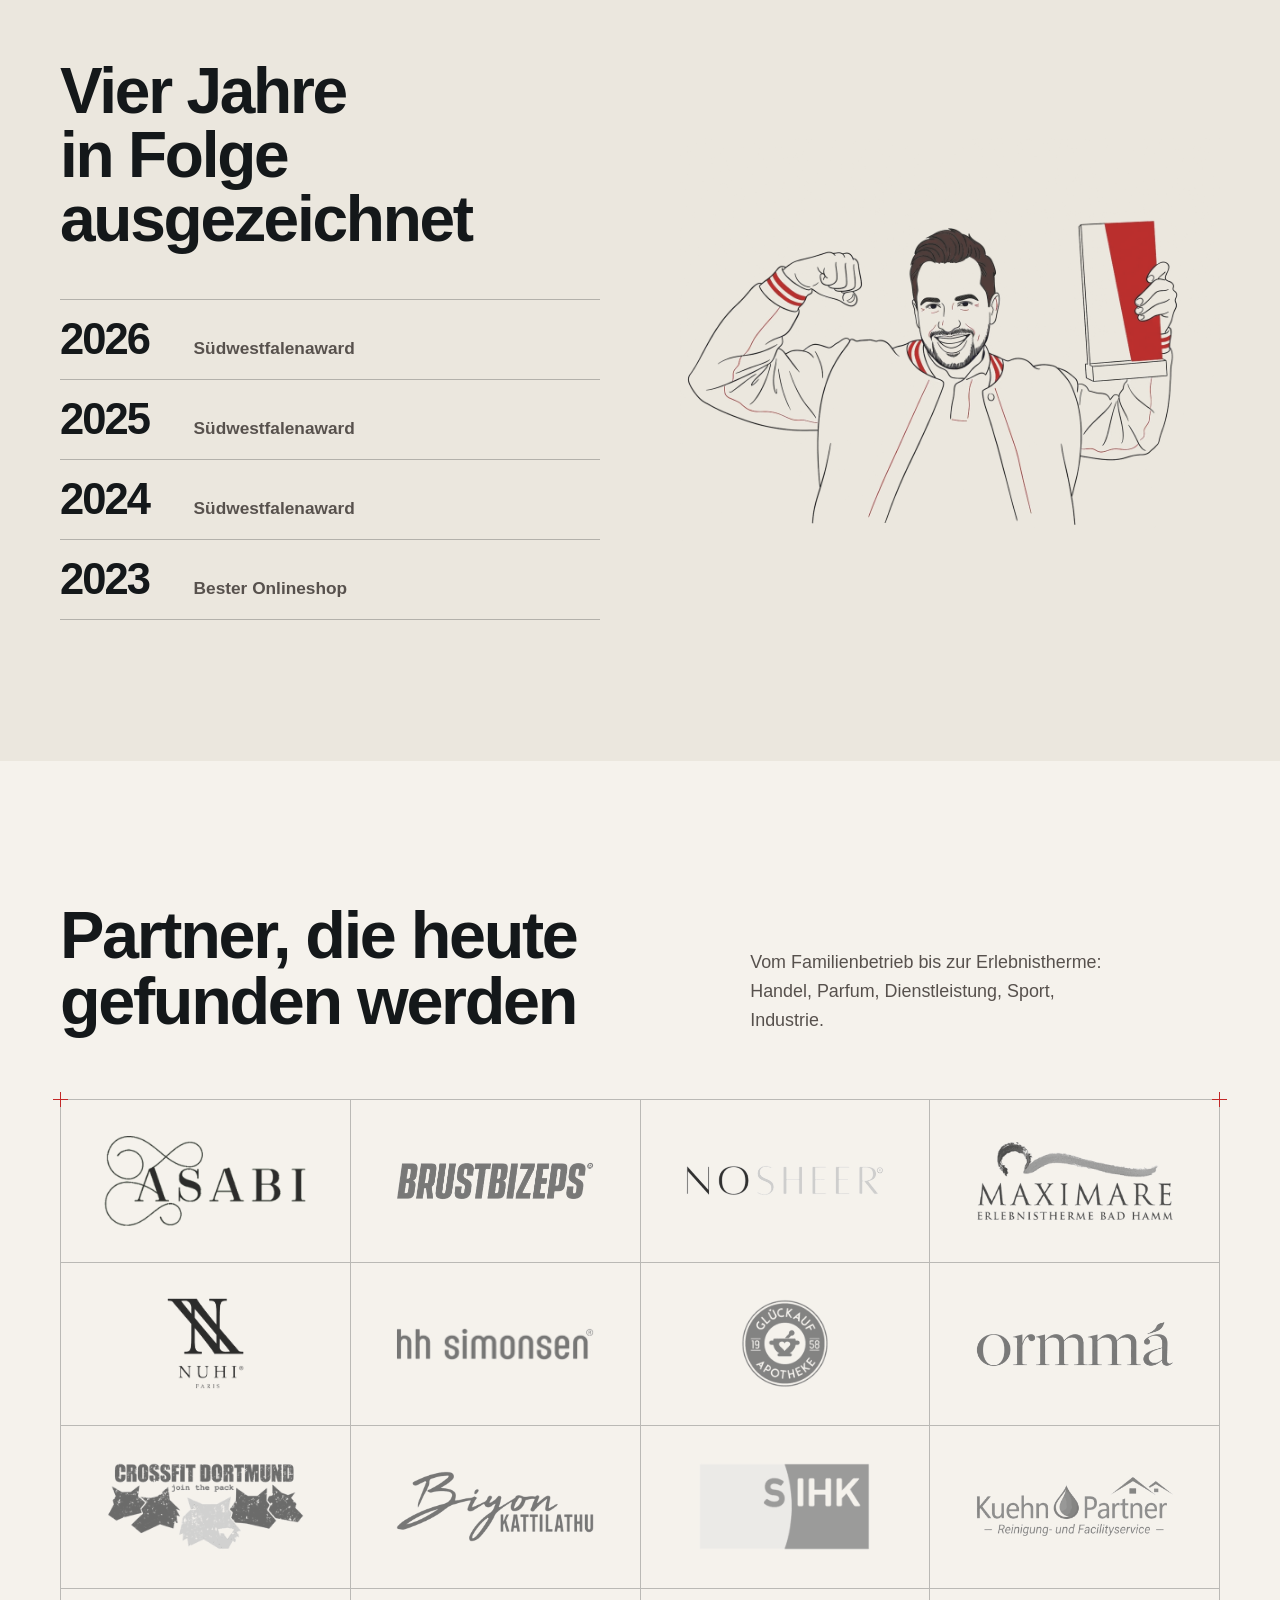
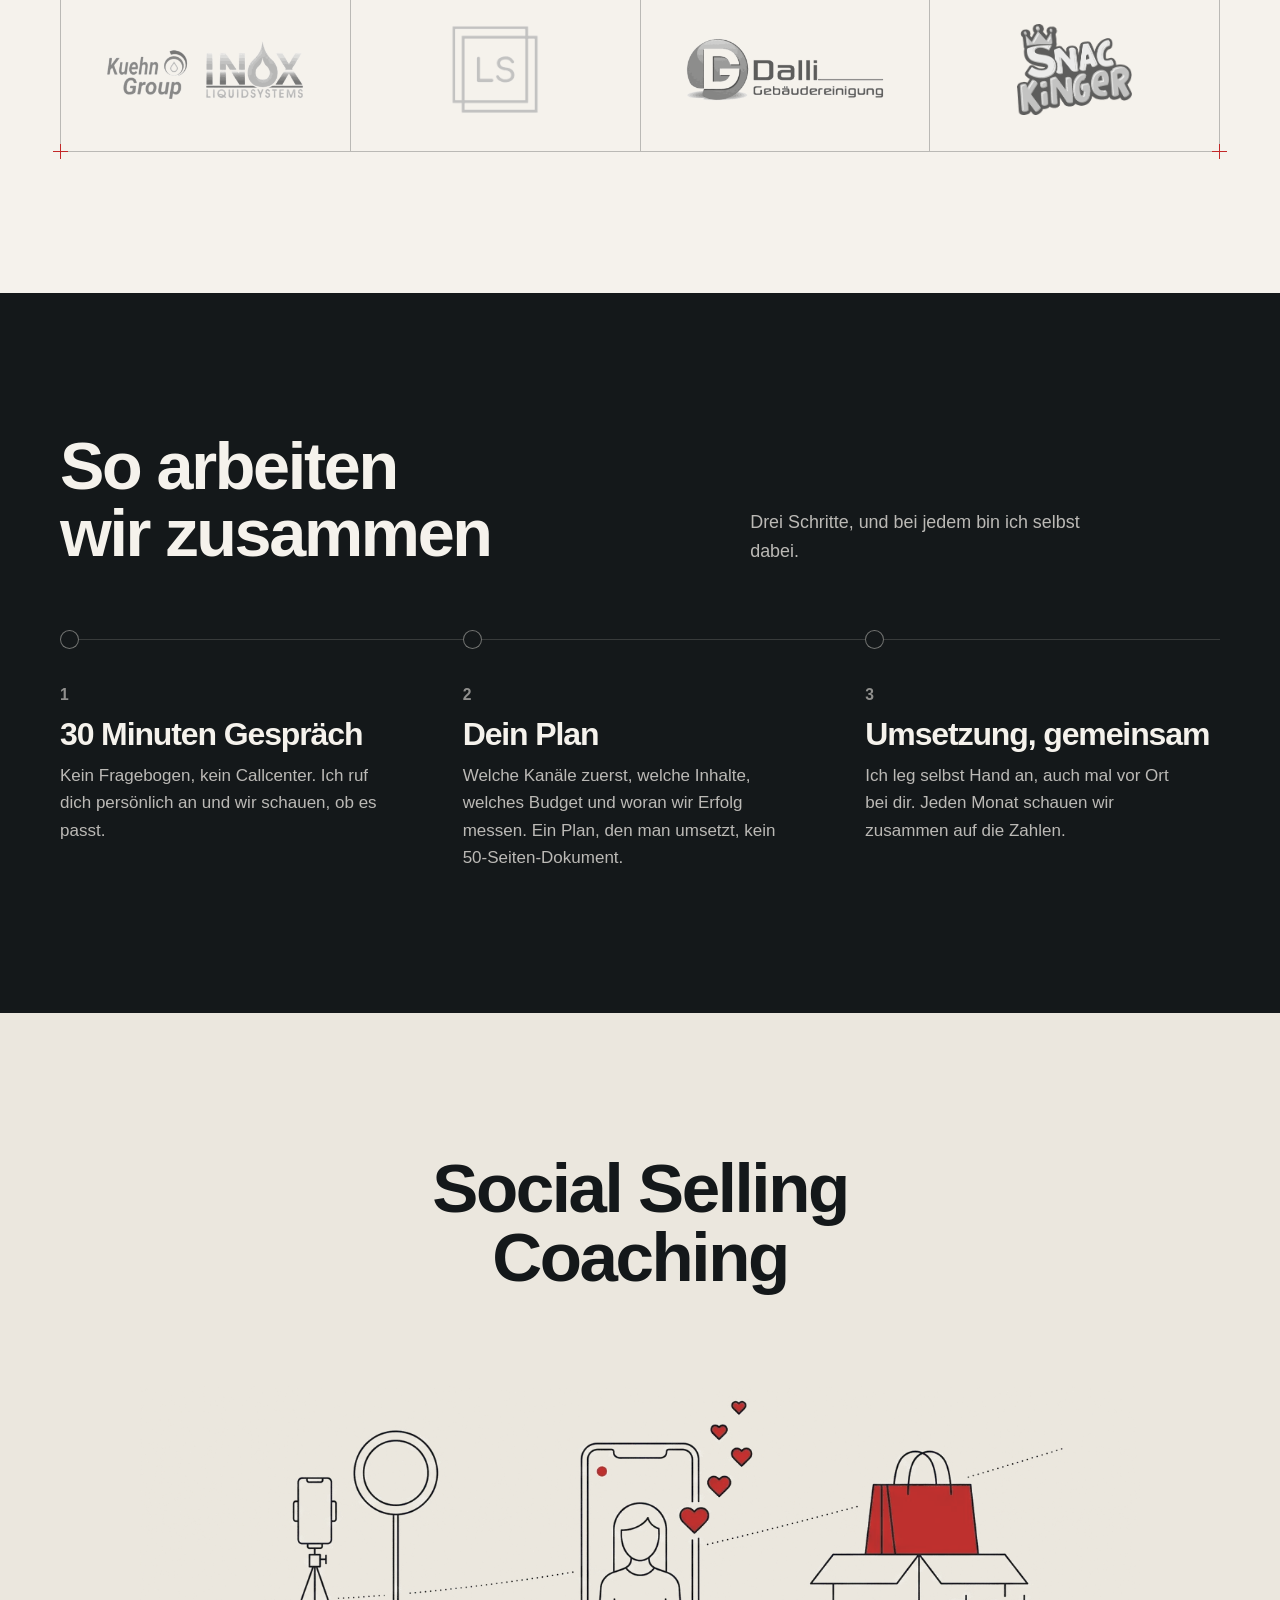
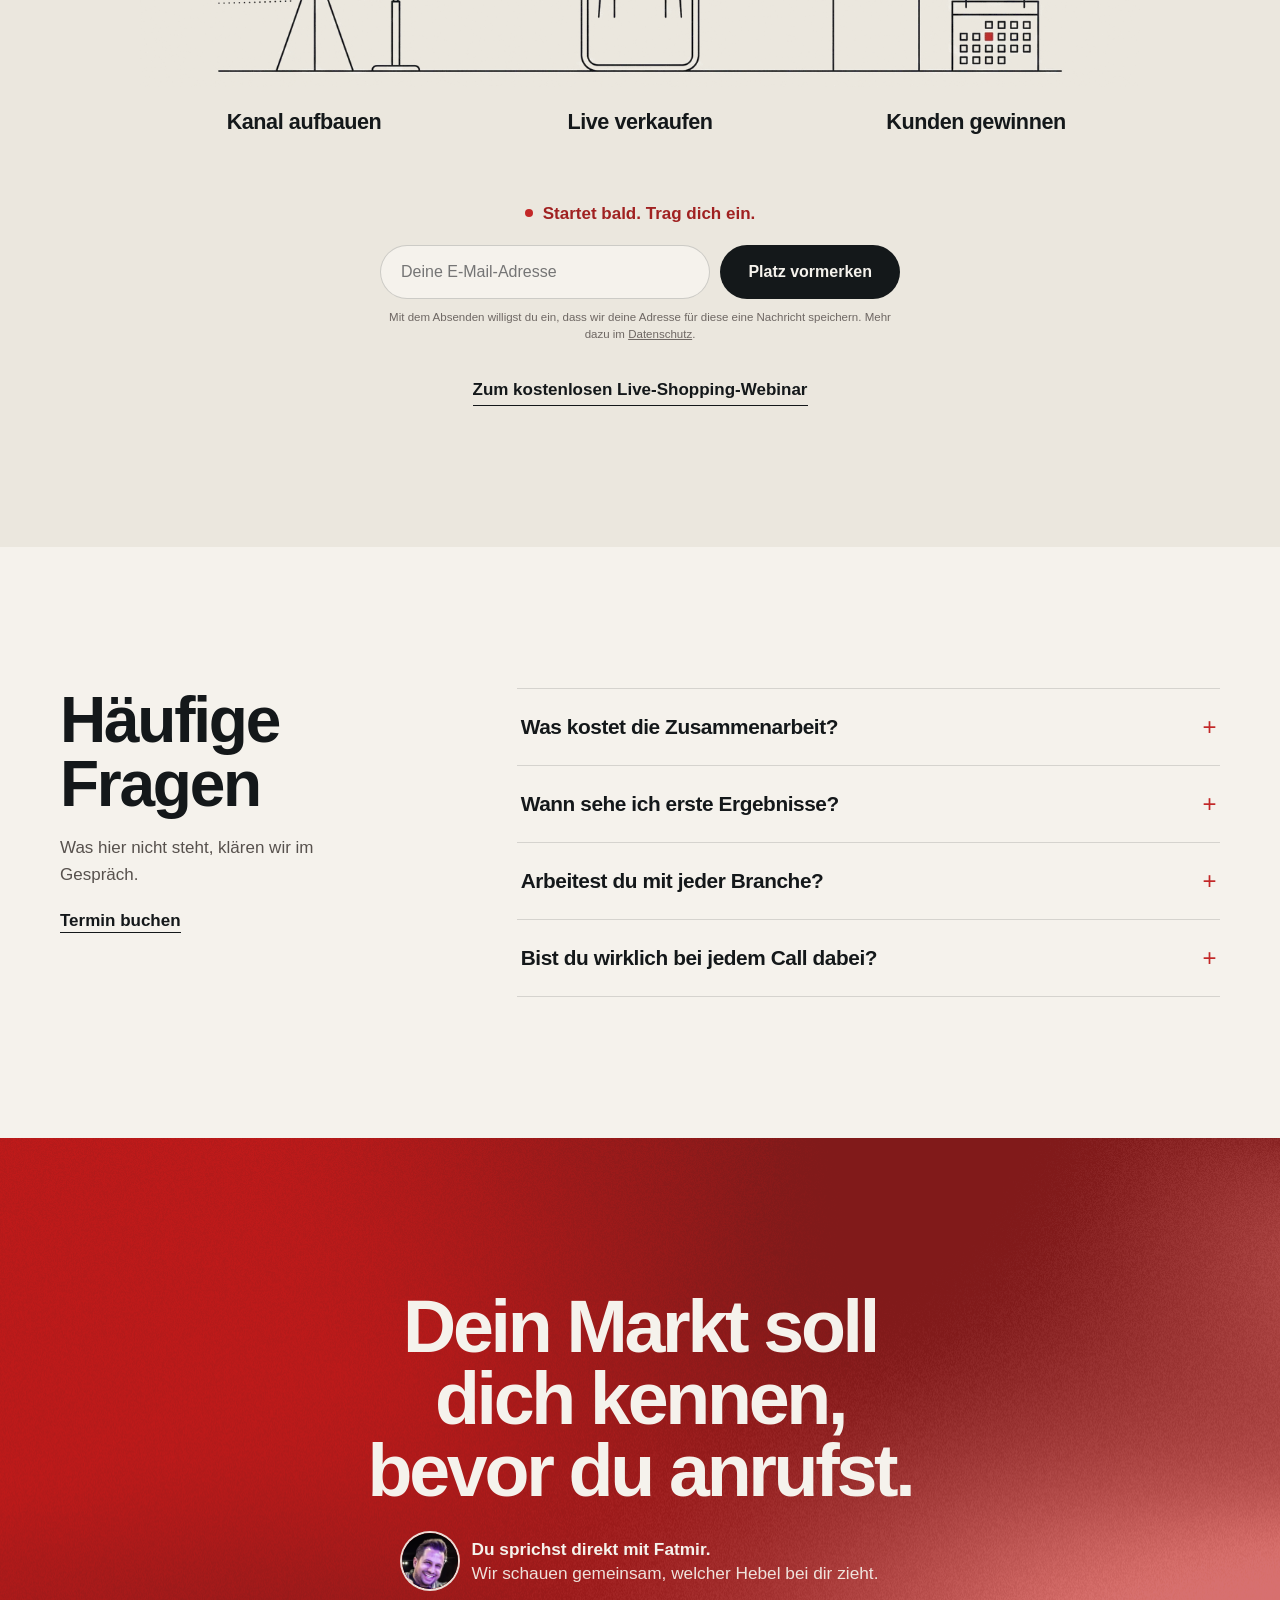
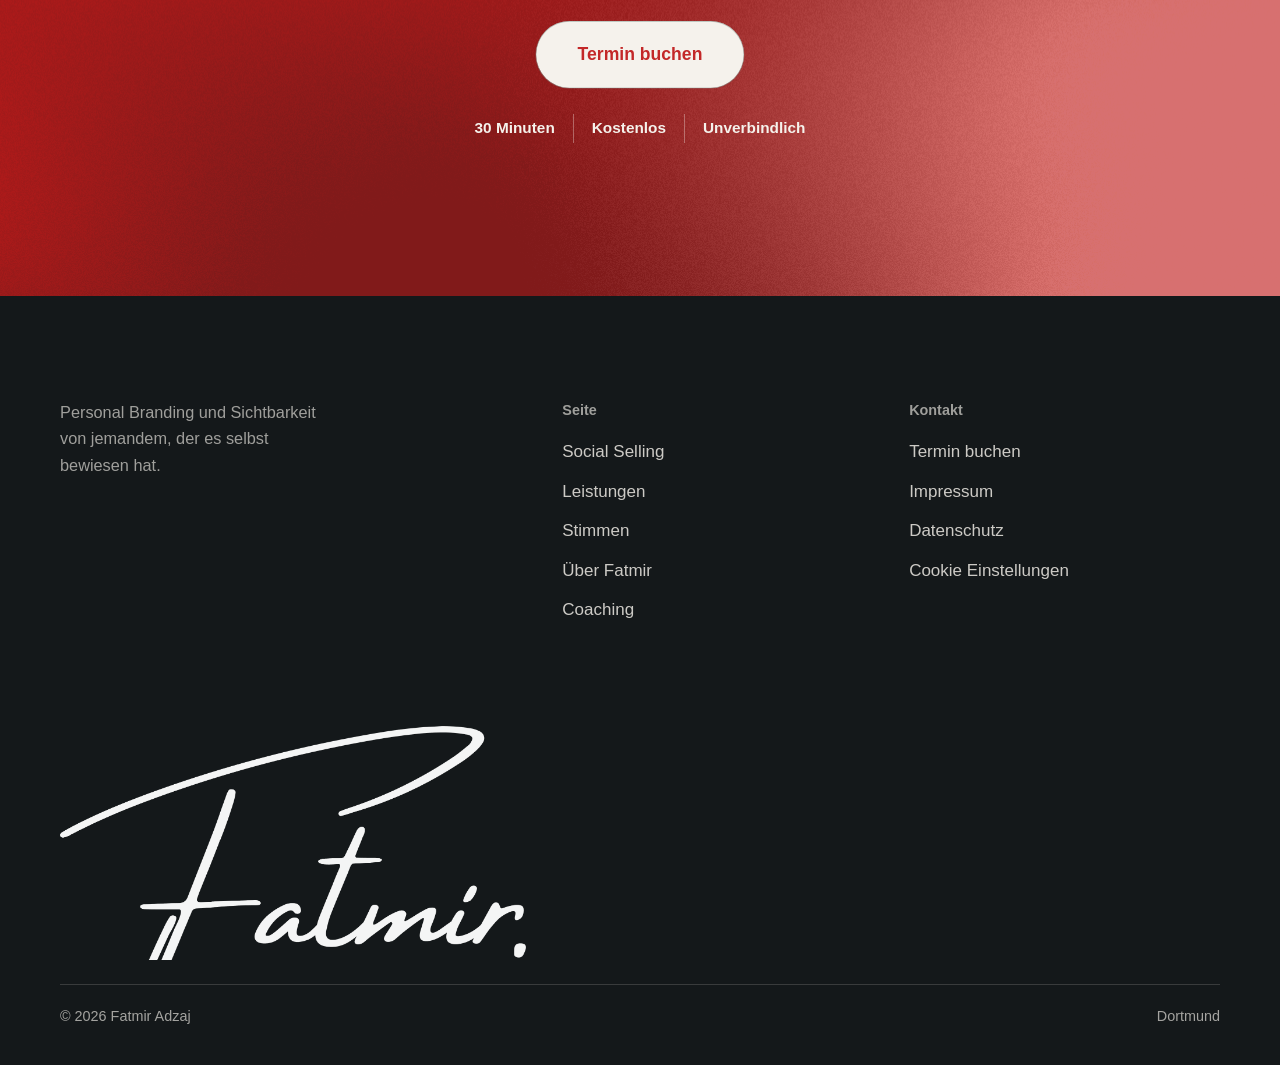
==== commit c43b99ee: "feat: Fuß-Schriztug am Desktop kleiner, Testseite /vorschau/ mit LSM-Abschnitt Live: Der Fatmir-Schr" ====
--- a/docs/index.html
+++ b/docs/index.html
@@ -381,6 +381,8 @@
     .faq-grid { grid-template-columns:minmax(0,.75fr) minmax(0,1.4fr); }
     .faq-side { position:sticky; top:110px; }
     .foot-top { grid-template-columns:minmax(0,1.5fr) minmax(0,1fr) minmax(0,1fr); }
+    /* Schriftzug am Desktop so breit wie die erste Spalte des Fußes */
+    .foot-mark img { width:calc((100% - 72px) * 1.5 / 3.5); }
   }
 
 
